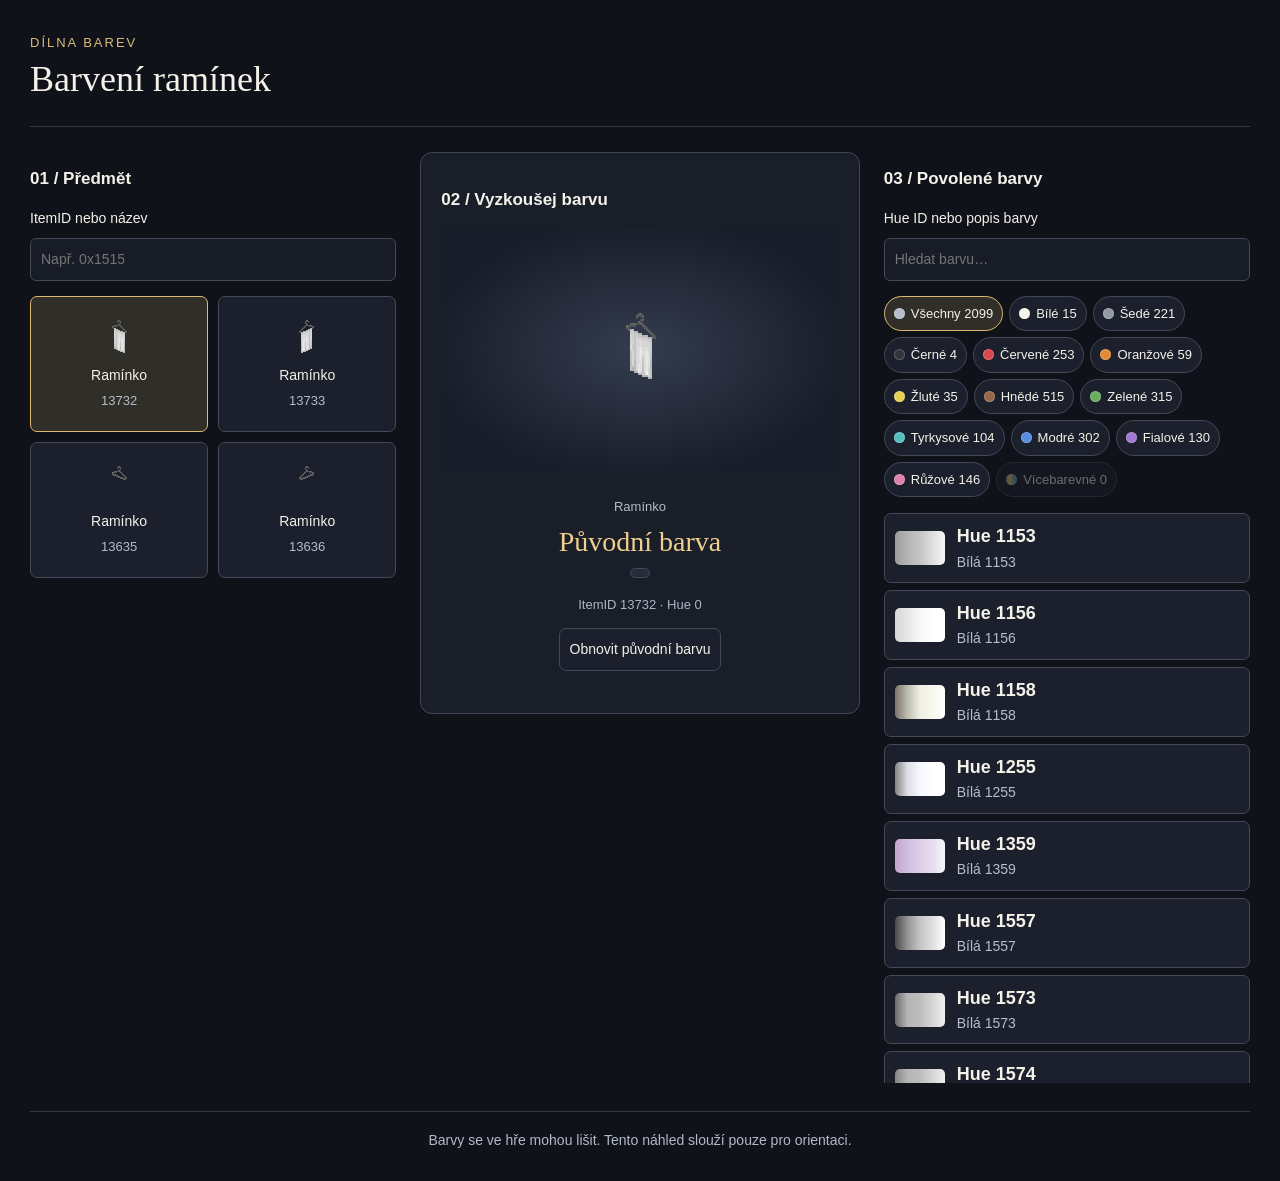
==== barvy-raminka.html @ aa1317fa "Add files via upload" ====
<!doctype html><html lang="cs"><head><meta charset="utf-8"><meta name="viewport" content="width=device-width,initial-scale=1"><title>Barvení ramínek</title><meta name="description" content="Zkoušení povolených barev na předmětech Ultima Online."><style>
*{box-sizing:border-box}body{margin:0;background:#101219;color:#f4f1e9;font:16px/1.5 'Segoe UI',sans-serif}main{max-width:1450px;margin:auto;padding:30px}header{border-bottom:1px solid #343846;padding-bottom:22px;margin-bottom:25px}h1{font:36px Georgia;margin:4px 0}h2{font-size:17px}small{color:#b7bbca;font-size:13px}header small{letter-spacing:2px;color:#d9bb7a}.workspace{display:grid;grid-template-columns:1fr 1.2fr 1fr;gap:24px}button{font:inherit;font-size:14px;cursor:pointer;background:#1c202c;border:1px solid #444858;border-radius:7px;padding:10px;color:inherit}button:hover,button[aria-pressed=true]{border-color:#ddba72;background:#302e29}button:focus-visible,input:focus-visible{outline:2px solid #edc878;outline-offset:3px}input{font:inherit;width:100%;padding:10px;border-radius:6px;background:#181c27;color:white;border:1px solid #444858;margin:8px 0 15px}label{font-size:14px}.itemgrid{display:grid;grid-template-columns:1fr 1fr;gap:10px}.item{display:flex;min-height:136px;flex-direction:column;align-items:center;justify-content:center;gap:5px}.item canvas{max-width:100%;max-height:64px;object-fit:contain}.item small{display:block}.preview{background:#1a1e29;border:1px solid #424758;border-radius:12px;padding:20px;align-self:start}.stage{min-height:245px;display:flex;align-items:center;justify-content:center;background:radial-gradient(ellipse,#343c4e,#181d29 75%);overflow:hidden}.stage canvas{max-width:100%;max-height:220px;object-fit:contain}canvas{image-rendering:pixelated}.result{text-align:center;padding:22px 0}.result h2{font:28px Georgia;color:#efcf8d;margin:8px}.result p{color:#b7bbca}.colors{max-height:570px;overflow:auto}.color{width:100%;display:flex;align-items:center;text-align:left;gap:12px;margin-bottom:7px}.color small{display:block}.swatch{width:50px;height:34px;border-radius:5px;flex-shrink:0}@media(max-width:950px){.workspace{grid-template-columns:1fr 1.5fr}.palette{grid-column:1/-1}.colors{display:grid;grid-template-columns:repeat(3,1fr);gap:6px}}@media(max-width:600px){main{padding:18px}.workspace{display:flex;flex-direction:column}.itemgrid{grid-template-columns:repeat(3,1fr)}.colors{grid-template-columns:1fr 1fr}.swatch{width:32px}.stage{min-height:220px}}
.groups{display:flex;flex-wrap:wrap;gap:6px;margin-bottom:16px}.groups button{display:flex;align-items:center;gap:6px;font-size:13px;padding:7px 9px;border-radius:20px}.groups button:disabled{opacity:.4;cursor:default}.groupdot{display:inline-block;width:11px;height:11px;border-radius:50%;box-shadow:inset 0 0 0 1px #ffffff35}.hue-label strong{display:block;font-size:18px;line-height:1.35;font-weight:650;color:#f4f1e9}.hue-label small{display:block;font-size:14px;line-height:1.4;color:#b7bdcb;margin-top:4px}.result .hue-tag{display:inline-block;font-size:14px;line-height:1.4;color:#c4cad6;background:#282d3b;border:1px solid #444a5b;border-radius:6px;padding:4px 9px;margin:2px 0 6px}.result .hue-meta{font-size:13px;color:#aeb5c5;margin:4px 0 14px}.disclaimer{margin:28px 0 0;padding-top:18px;border-top:1px solid #343846;text-align:center;font-size:14px;line-height:1.5;color:#b2b9c9}</style></head><body><main><header><small>DÍLNA BAREV</small><h1 id="title">Barvírna</h1></header><div class="workspace"><section><h2>01 / Předmět</h2><label>ItemID nebo název<input id="itemsQuery" placeholder="Např. 0x1515"></label><div class="itemgrid" id="items"></div></section><section class="preview"><h2>02 / Vyzkoušej barvu</h2><div class="stage"><canvas id="art"></canvas></div><div class="result" aria-live="polite"><small id="itemName"></small><h2 id="hueName"></h2><p class="hue-tag" id="hueDescription"></p><p class="hue-meta" id="ids"></p><button id="reset">Obnovit původní barvu</button></div></section><section class="palette"><h2>03 / Povolené barvy</h2><label>Hue ID nebo popis barvy<input id="query" placeholder="Hledat barvu…"></label><div class="groups" id="groups" role="group" aria-label="Skupina barev"></div><div class="colors" id="colors"></div></section></div><p class="disclaimer">Barvy se ve hře mohou lišit. Tento náhled slouží pouze pro orientaci.</p></main>
<script id="data" type="application/json">{"title":"Barvení ramínek","items":[{"id":13732,"name":"Ramínko","w":44,"h":44,"partial":true,"sourceName":"raminko hanger"},{"id":13733,"name":"Ramínko","w":44,"h":44,"partial":true,"sourceName":"raminko hanger"},{"id":13635,"name":"Ramínko","w":44,"h":44,"partial":false,"sourceName":"raminko hanger"},{"id":13636,"name":"Ramínko","w":44,"h":44,"partial":false,"sourceName":"raminko hanger"}],"hues":[{"id":1153,"name":"Bílá 1153","palette":[17969,17969,17969,19026,19026,20083,20083,21140,21140,21140,22197,22197,23254,23254,24311,24311,25368,25368,25368,26425,26425,27482,27482,28539,28539,28539,29596,29596,30653,30653,31710,31710],"sourceName":"Snow","group":"white"},{"id":1156,"name":"Bílá 1156","palette":[24344,25368,25401,25401,26458,27482,27482,27515,28539,29596,29596,29596,29596,30653,30653,30653,30653,30653,31710,31710,31710,31710,31710,32767,32767,32767,32767,32767,32767,32767,32767,32767],"sourceName":"Pure White","group":"white"},{"id":1158,"name":"Bílá 1158","palette":[0,3170,6309,9480,11626,14764,15821,17935,19024,20081,22163,23252,24309,25366,26423,27481,28538,29595,30652,30652,30652,30652,31709,31709,31709,31709,31710,31710,32766,32766,32767,32767],"sourceName":"Charlie Drawer White","group":"white"},{"id":1255,"name":"Bílá 1255","palette":[0,3171,6309,9480,11627,14765,16912,20050,22197,25335,27482,28539,28540,29597,30653,30654,31711,31711,31711,31711,31711,32767,32767,32767,32767,32767,32767,32767,32767,32767,32767,32767],"sourceName":"Deer White Skrinky","group":"white"},{"id":1359,"name":"Bílá 1359","palette":[23128,23128,24184,24185,24217,24217,25241,25274,25274,25274,26330,26330,26363,26363,27387,27419,27420,27452,28476,28476,28509,28509,29565,29565,29565,29598,30622,30622,30654,30655,31711,31711],"sourceName":"Snow Pink","group":"white"},{"id":1557,"name":"Bílá 1557","palette":[0,1057,3171,4228,6342,7399,9513,10570,12684,13741,15855,16912,19026,20083,22197,23254,25368,25368,25368,26425,26425,27482,27482,28539,28539,29596,29596,30653,30653,31710,31710,32767],"sourceName":"Lauren White","group":"white"},{"id":1573,"name":"Bílá 1573","palette":[1,3172,7399,8456,9513,11627,13741,14798,16912,17969,20083,22197,23254,25368,24311,24311,24311,24311,24311,24311,24311,25368,25368,26425,27482,28539,27482,28539,28539,29596,29596,30653],"sourceName":"lauren white 2","group":"white"},{"id":1574,"name":"Bílá 1574","palette":[1,3172,7399,9513,11627,14798,16912,19026,21140,21140,21140,22197,23254,24311,23254,24311,24311,24311,24311,24311,24311,25368,25368,26425,27482,28539,27482,28539,28539,29596,29596,30653],"sourceName":"lauren white 3","group":"white"},{"id":1782,"name":"Bílá 1782","palette":[1,1058,2115,3172,4228,5285,6342,7399,9513,11627,13741,16912,19026,21140,23254,25368,25368,26425,26425,27482,27482,28539,28539,29596,29596,29596,30653,30653,31710,31710,32767,32767],"sourceName":"Deer Snow White","group":"white"},{"id":1783,"name":"Bílá 1783","palette":[1,1,0,0,1057,3171,4228,6342,7399,10570,12684,15855,18993,21140,24278,27449,29563,32734,32734,32767,32767,32767,31710,31710,30653,30653,29596,28539,28539,27482,27482,26425],"sourceName":"Deer Shiny White","group":"white"},{"id":1936,"name":"Bílá 1936","palette":[1,32767,31710,31710,31710,30653,29596,29596,29596,28539,27482,27482,27482,27482,28539,28539,28539,29596,29596,29596,29596,29596,30653,30653,30653,31710,31710,31710,31710,31710,32767,32767],"sourceName":"Valor","group":"white"},{"id":1953,"name":"Bílá 1953","palette":[1,1,1,1,1,4192,6306,7364,9478,11592,14731,16878,19024,22163,25302,27448,29595,32734,32734,32767,32767,32767,31710,31710,30653,30653,29596,28539,28539,27482,27482,26425],"sourceName":"Ancient","group":"white"},{"id":2000,"name":"Bílá 2000","palette":[0,2114,4228,6342,8456,10570,12684,14798,16912,17969,20083,22197,24311,26425,28539,30653,32767,32767,32767,32767,32767,32767,32767,32767,32767,32767,32767,32767,26425,19026,12684,6342],"sourceName":"Bright white","group":"white"},{"id":2057,"name":"Bílá 2057","palette":[1,1,9515,10572,11629,12686,13743,15824,16881,17938,18995,20052,21141,22198,23255,24312,25369,27450,28507,29564,30621,31678,32735,30621,27482,25336,23222,20083,17969,15823,12684,10570],"sourceName":"Heavenly White","group":"white"},{"id":2972,"name":"Bílá 2972","palette":[0,8456,16912,24311,32767,32767,32767,32767,32767,32767,32767,32767,32767,32767,32767,32767,32767,32767,32767,32767,32767,32767,32767,32767,32767,32767,32767,32767,32767,28539,23254,19026],"sourceName":"WHITE","group":"white"},{"id":706,"name":"Šedá 706","palette":[0,0,0,1057,2115,3172,5285,6342,7400,8457,8458,9514,10571,10572,11629,12685,13742,13743,14799,15856,15857,16914,17970,17971,19028,20084,20085,21142,22199,22199,23256,24313],"sourceName":"Hue (2115->25370)","group":"gray"},{"id":711,"name":"Šedá 711","palette":[0,0,0,1057,2114,3172,4229,6310,7368,8425,9482,9514,10571,11596,12653,12685,13742,14767,14799,15856,16881,17938,17970,18995,20052,20084,21109,22166,23223,23223,24280,25337],"sourceName":"Hue (2115->26394)","group":"gray"},{"id":716,"name":"Šedá 716","palette":[0,0,0,1058,3139,4229,5286,6343,7400,8424,9481,10538,11595,11596,12653,13709,14766,14767,15823,16880,16881,17938,18994,18995,20052,21108,21109,22166,23223,23223,24280,25337],"sourceName":"Hue (3139->26394)","group":"gray"},{"id":721,"name":"Šedá 721","palette":[0,0,0,1057,2114,3171,4228,6310,7367,8424,9481,10538,11595,12620,13677,13709,14766,15791,15823,16880,17905,18962,18994,20019,21076,21108,22133,23190,24247,24247,25304,26361],"sourceName":"Hue (3139->27418)","group":"gray"},{"id":726,"name":"Šedá 726","palette":[0,0,0,1057,2114,4196,5253,6310,8392,9449,10506,10538,11595,12620,13677,13709,14766,15791,15823,16880,17905,18962,18994,20019,21076,21108,22133,23190,24247,24247,25304,26361],"sourceName":"Hue (3139->27418)","group":"gray"},{"id":731,"name":"Šedá 731","palette":[0,0,0,1057,2114,3171,4228,6310,7367,8424,9481,10538,11595,12619,13676,13709,14766,15790,15823,16880,17904,18961,18994,20018,21075,21108,22132,23189,24246,24246,25303,26360],"sourceName":"Hue (3139->27417)","group":"gray"},{"id":736,"name":"Šedá 736","palette":[0,0,0,1057,2114,4195,5252,6309,8390,9447,10504,10537,11594,12618,13675,13708,14765,15789,15822,16879,17903,18960,18993,20017,21074,21107,22131,23188,24245,24245,25302,26359],"sourceName":"Hue (3138->27416)","group":"gray"},{"id":741,"name":"Šedá 741","palette":[0,0,0,1057,2114,3171,4228,6309,7366,8423,9480,10537,11594,12618,13675,13708,14765,15789,15822,16879,17903,18960,18993,20017,21074,21107,22131,23188,24245,24245,25302,26359],"sourceName":"Hue (3138->27416)","group":"gray"},{"id":746,"name":"Šedá 746","palette":[0,0,0,1057,2114,3171,4228,6341,7398,8455,9512,10569,11626,12650,13707,13740,14797,15821,15854,16911,17935,18992,19025,20049,21106,21139,22163,23220,24277,24277,25334,26391],"sourceName":"Hue (3170->27448)","group":"gray"},{"id":751,"name":"Šedá 751","palette":[0,0,0,1057,2114,3171,4228,6341,7398,8455,9512,10569,11626,12682,13739,13740,14797,15853,15854,16911,17967,19024,19025,20081,21138,21139,22195,23252,24309,24309,25366,26423],"sourceName":"Hue (3170->27480)","group":"gray"},{"id":756,"name":"Šedá 756","palette":[0,0,0,1057,2114,3171,4228,6341,7398,8455,9512,10569,11626,12682,13739,13740,14797,15853,15854,16911,17967,19024,19025,20081,21138,21139,22195,23252,24309,24309,25366,26423],"sourceName":"Hue (3170->27480)","group":"gray"},{"id":761,"name":"Šedá 761","palette":[0,0,0,1057,2114,3171,4228,6341,7398,8455,9512,10569,11626,12682,13739,13740,14797,15853,15854,16911,17967,19024,19025,20081,21138,21139,22195,23252,24309,24309,25366,26423],"sourceName":"Hue (3170->27480)","group":"gray"},{"id":766,"name":"Šedá 766","palette":[0,0,0,1057,2114,3171,4228,6341,7398,8455,9512,10569,11626,11658,12715,13740,14797,14829,15854,16911,16943,18000,19025,19057,20114,21139,21171,22228,23285,23285,24342,25399],"sourceName":"Hue (3170->26456)","group":"gray"},{"id":771,"name":"Šedá 771","palette":[0,0,0,1057,2114,3171,4228,5317,6374,7431,8488,9545,10602,10634,11691,12716,13773,13805,14830,15887,15919,16976,18001,18033,19090,20115,20147,21204,22261,22261,23318,24375],"sourceName":"Hue (2146->25432)","group":"gray"},{"id":776,"name":"Šedá 776","palette":[0,0,0,1057,2114,3171,4228,5317,6374,7431,8488,9545,10602,10634,11691,12716,13773,13805,14830,15887,15919,16976,18001,18033,19090,20115,20147,21204,22261,22261,23318,24375],"sourceName":"Hue (2146->25432)","group":"gray"},{"id":781,"name":"Šedá 781","palette":[0,0,0,1057,2114,3171,4228,5318,6375,7432,8489,9546,10603,10635,11692,12717,13774,13806,14831,15888,15920,16977,18002,18034,19091,20116,20148,21205,22262,22262,23319,24376],"sourceName":"Hue (2147->25433)","group":"gray"},{"id":786,"name":"Šedá 786","palette":[0,0,0,1057,2114,3171,4228,5318,6375,7432,8489,9546,10603,10636,11693,12717,13774,13807,14831,15888,15921,16978,18002,18035,19092,20116,20149,21206,22263,22263,23320,24377],"sourceName":"Hue (2147->25434)","group":"gray"},{"id":791,"name":"Šedá 791","palette":[0,0,0,1057,2114,3204,4261,5318,6408,7465,8522,9546,10603,10636,11693,12717,13774,13807,14831,15888,15921,16978,18002,18035,19092,20116,20149,21206,22263,22263,23320,24377],"sourceName":"Hue (2147->25434)","group":"gray"},{"id":796,"name":"Šedá 796","palette":[0,0,0,1057,2114,3171,4228,5318,6375,7432,8489,9546,10603,10604,11661,12717,13774,13775,14831,15888,15889,16946,18002,18003,19060,20116,20117,21174,22231,22231,23288,24345],"sourceName":"Hue (2147->25402)","group":"gray"},{"id":801,"name":"Šedá 801","palette":[0,0,0,1057,2114,3171,4228,5286,6343,7400,8457,9514,10571,10604,11661,12685,13742,13775,14799,15856,15889,16946,17970,18003,19060,20084,20117,21174,22231,22231,23288,24345],"sourceName":"Hue (2115->25402)","group":"gray"},{"id":806,"name":"Šedá 806","palette":[0,0,0,1057,2114,3172,4229,5286,6344,7401,8458,9514,10571,10572,11629,12685,13742,13743,14799,15856,15857,16914,17970,17971,19028,20084,20085,21142,22199,22199,23256,24313],"sourceName":"Hue (2115->25370)","group":"gray"},{"id":811,"name":"Šedá 811","palette":[0,0,0,1057,3139,4196,5285,6342,8424,9481,9482,10538,11595,11596,12653,13709,14766,14767,15823,16880,16881,17938,18994,18995,20052,21108,21109,22166,23223,23223,24280,25337],"sourceName":"Hue (3139->26394)","group":"gray"},{"id":816,"name":"Šedá 816","palette":[0,0,0,1057,2114,3171,4228,6310,7367,8424,9481,10538,11595,11596,12653,13709,14766,14767,15823,16880,16881,17938,18994,18995,20052,21108,21109,22166,23223,23223,24280,25337],"sourceName":"Hue (3139->26394)","group":"gray"},{"id":821,"name":"Šedá 821","palette":[0,0,0,1057,3139,4196,5285,6342,8424,9481,10506,10538,11595,12620,13677,13709,14766,15791,15823,16880,17905,18962,18994,20019,21076,21108,22133,23190,24247,24247,25304,26361],"sourceName":"Hue (3139->27418)","group":"gray"},{"id":826,"name":"Šedá 826","palette":[0,0,0,1057,3139,4196,5285,6342,8424,9481,10505,10538,11595,12619,13676,13709,14766,15790,15823,16880,17904,18961,18994,20018,21075,21108,22132,23189,24246,24246,25303,26360],"sourceName":"Hue (3139->27417)","group":"gray"},{"id":830,"name":"Šedá 830","palette":[0,0,0,1057,2114,3171,4228,5253,6310,7367,8424,9481,10538,11562,11595,12619,13676,13709,14733,14766,15790,16847,16880,17904,18961,18961,20018,20051,21075,22132,22132,23189],"sourceName":"Hue (3139->24246)","group":"gray"},{"id":831,"name":"Šedá 831","palette":[0,0,0,1057,2114,3171,4228,6310,7367,8424,9481,10538,11595,12619,13676,13709,14766,15790,15823,16880,17904,18961,18994,20018,21075,21108,22132,23189,24246,24246,25303,26360],"sourceName":"Hue (3139->27417)","group":"gray"},{"id":835,"name":"Šedá 835","palette":[0,0,0,1057,2114,3171,5253,6310,7367,8424,9448,9481,10537,11562,11594,12619,13676,13708,14733,14765,15790,16846,16879,17903,18960,18961,20017,20050,21074,22131,22131,23188],"sourceName":"Hue (3139->24245)","group":"gray"},{"id":836,"name":"Šedá 836","palette":[0,0,0,1057,2114,4195,5252,6310,8391,9448,10505,10538,11595,12619,13676,13709,14766,15790,15823,16880,17904,18961,18994,20018,21075,21108,22132,23189,24246,24246,25303,26360],"sourceName":"Hue (3139->27417)","group":"gray"},{"id":841,"name":"Šedá 841","palette":[0,0,0,1057,2114,4195,5252,6341,8422,9479,10536,10537,11594,12650,13707,13708,14765,15821,15822,16879,17935,18992,18993,20049,21106,21107,22163,23220,24277,24277,25334,26391],"sourceName":"Hue (3138->27448)","group":"gray"},{"id":846,"name":"Šedá 846","palette":[0,0,0,1057,3170,4227,5285,6342,8455,9512,10536,10569,11626,12650,13707,13740,14797,15821,15854,16911,17935,18992,19025,20049,21106,21139,22163,23220,24277,24277,25334,26391],"sourceName":"Hue (3170->27448)","group":"gray"},{"id":850,"name":"Šedá 850","palette":[0,0,0,1057,2114,3171,5284,6341,7398,8455,9479,9512,10569,11593,11626,12650,13707,13740,14764,14797,15821,16878,16911,17935,18992,18992,20049,20082,21106,22163,22163,23220],"sourceName":"Hue (3170->24277)","group":"gray"},{"id":851,"name":"Šedá 851","palette":[0,0,0,1057,2114,4195,5252,6341,8422,9479,10536,10569,11626,12650,13707,13740,14797,15821,15854,16911,17935,18992,19025,20049,21106,21139,22163,23220,24277,24277,25334,26391],"sourceName":"Hue (3170->27448)","group":"gray"},{"id":856,"name":"Šedá 856","palette":[0,0,0,1057,2114,4227,5284,6341,8454,9511,10568,10569,11626,12682,13739,13740,14797,15853,15854,16911,17967,19024,19025,20081,21138,21139,22195,23252,24309,24309,25366,26423],"sourceName":"Hue (3170->27480)","group":"gray"},{"id":861,"name":"Šedá 861","palette":[0,0,0,1057,2114,3171,4228,6341,7398,8455,9512,10569,11626,11658,12715,13740,14797,14829,15854,16911,16943,18000,19025,19057,20114,21139,21171,22228,23285,23285,24342,25399],"sourceName":"Hue (3170->26456)","group":"gray"},{"id":865,"name":"Šedá 865","palette":[0,0,0,1057,2114,3171,4228,5285,6341,7398,8455,9512,10569,10601,11626,11658,12715,13740,13772,14797,14829,15886,16911,16943,18000,18000,19057,20082,20114,21171,21171,22228],"sourceName":"Hue (3170->23285)","group":"gray"},{"id":866,"name":"Šedá 866","palette":[0,0,0,1057,2114,3171,4228,6341,7398,8455,9512,10569,11626,11658,12715,13740,14797,14829,15854,16911,16943,18000,19025,19057,20114,21139,21171,22228,23285,23285,24342,25399],"sourceName":"Hue (3170->26456)","group":"gray"},{"id":870,"name":"Šedá 870","palette":[0,0,0,1057,2114,3171,4228,4260,5317,6374,7431,8488,9545,9577,10602,10634,11691,12716,12748,13773,13805,14862,15887,15919,16976,16976,18033,19058,19090,20147,20147,21204],"sourceName":"Hue (2146->22261)","group":"gray"},{"id":871,"name":"Šedá 871","palette":[0,0,0,1057,2114,3171,4228,5317,6374,7431,8488,9545,10602,11658,12715,12716,13773,14829,14830,15887,16943,18000,18001,19057,20114,20115,21171,22228,23285,23285,24342,25399],"sourceName":"Hue (2146->26456)","group":"gray"},{"id":875,"name":"Šedá 875","palette":[0,0,0,1057,2114,3171,4228,4261,5318,6375,7432,8489,9545,9578,10602,10635,11692,12716,12749,13773,13806,14862,15887,15919,16976,16977,18033,19058,19090,20147,20147,21204],"sourceName":"Hue (2147->22261)","group":"gray"},{"id":876,"name":"Šedá 876","palette":[0,0,0,1057,2114,3171,4228,5318,6375,7432,8489,9546,10603,10635,11692,12717,13774,13806,14831,15888,15920,16977,18002,18034,19091,20116,20148,21205,22262,22262,23319,24376],"sourceName":"Hue (2147->25433)","group":"gray"},{"id":880,"name":"Šedá 880","palette":[0,0,0,1057,2114,3171,4228,4261,5318,6375,7432,8489,9546,9578,10603,10635,11692,12717,12749,13774,13806,14863,15888,15920,16977,16977,18034,19059,19091,20148,20148,21205],"sourceName":"Hue (2147->22262)","group":"gray"},{"id":881,"name":"Šedá 881","palette":[0,0,0,1057,2114,3171,4228,5318,6375,7432,8489,9546,10603,10635,11692,12717,13774,13806,14831,15888,15920,16977,18002,18034,19091,20116,20148,21205,22262,22262,23319,24376],"sourceName":"Hue (2147->25433)","group":"gray"},{"id":885,"name":"Šedá 885","palette":[0,0,0,1057,2114,3171,4228,4261,5318,6375,7432,8489,9546,9578,10603,10635,11692,12717,12749,13774,13806,14863,15888,15920,16977,16977,18034,19059,19091,20148,20148,21205],"sourceName":"Hue (2147->22262)","group":"gray"},{"id":886,"name":"Šedá 886","palette":[0,0,0,1057,2114,3171,4228,5318,6375,7432,8489,9546,10603,10635,11692,12717,13774,13806,14831,15888,15920,16977,18002,18034,19091,20116,20148,21205,22262,22262,23319,24376],"sourceName":"Hue (2147->25433)","group":"gray"},{"id":890,"name":"Šedá 890","palette":[0,0,0,1057,2114,3171,4228,5285,5318,6375,7432,8489,9546,9579,10603,10636,11693,12717,12750,13774,13807,14864,15888,15921,16978,16978,18035,19059,19092,20149,20149,21206],"sourceName":"Hue (2147->22263)","group":"gray"},{"id":891,"name":"Šedá 891","palette":[0,0,0,1057,2114,3171,4228,5318,6375,7432,8489,9546,10603,10636,11693,12717,13774,13807,14831,15888,15921,16978,18002,18035,19092,20116,20149,21206,22263,22263,23320,24377],"sourceName":"Hue (2147->25434)","group":"gray"},{"id":895,"name":"Šedá 895","palette":[0,0,0,1057,2114,3171,4228,4261,5318,6375,7432,8489,9546,9547,10603,10604,11661,12717,12718,13774,13775,14832,15888,15889,16946,16946,18003,19059,19060,20117,20117,21174],"sourceName":"Hue (2147->22231)","group":"gray"},{"id":896,"name":"Šedá 896","palette":[0,0,0,1057,2114,3171,4228,5318,6375,7432,8489,9546,10603,10604,11661,12717,13774,13775,14831,15888,15889,16946,18002,18003,19060,20116,20117,21174,22231,22231,23288,24345],"sourceName":"Hue (2147->25402)","group":"gray"},{"id":900,"name":"Šedá 900","palette":[0,0,0,1057,2114,3171,4228,5285,5318,6375,7432,8489,9546,9547,10603,10604,11661,12717,12718,13774,13775,14832,15888,15889,16946,16946,18003,19059,19060,20117,20117,21174],"sourceName":"Hue (2147->22231)","group":"gray"},{"id":901,"name":"Šedá 901","palette":[0,0,0,1057,2114,3171,4228,5285,5319,6376,7433,8490,9547,10604,11661,12717,13774,13775,14831,15888,15889,16946,18002,18003,19060,20116,20117,21174,22231,22231,23288,24345],"sourceName":"Hue (2147->25402)","group":"gray"},{"id":902,"name":"Šedá 902","palette":[0,0,0,1057,1057,2114,2114,3171,3171,4228,4228,5285,5285,6342,6342,7399,7399,7399,8456,8456,8456,8456,9513,9513,9513,10570,10570,10570,10570,11627,11627,11627],"sourceName":"Hue (3171->12684)","group":"gray"},{"id":903,"name":"Šedá 903","palette":[0,0,0,1057,2114,2114,3171,4228,5285,5285,6342,7399,7399,8456,8456,9513,9513,9513,10570,10570,11627,11627,11627,12684,12684,13741,13741,13741,14798,14798,15855,15855],"sourceName":"Hue (3171->16912)","group":"gray"},{"id":904,"name":"Šedá 904","palette":[0,0,0,1057,2114,3171,4228,4228,5285,6342,7399,8456,9513,9513,10570,10570,11627,11627,12684,12684,13741,13741,14798,14798,15855,15855,16912,16912,17969,17969,19026,19026],"sourceName":"Hue (3171->20083)","group":"gray"},{"id":905,"name":"Šedá 905","palette":[0,0,0,1057,2114,3171,4228,5285,5285,6342,7399,8456,9513,10570,11627,11627,12684,13741,13741,14798,14798,15855,16912,16912,17969,17969,19026,20083,20083,21140,21140,22197],"sourceName":"Hue (3171->23254)","group":"gray"},{"id":906,"name":"Šedá 906","palette":[0,0,0,1057,2114,3171,4228,6342,7399,8456,9513,10570,11627,11627,12684,13741,14798,14798,15855,16912,16912,17969,19026,19026,20083,21140,21140,22197,23254,23254,24311,25368],"sourceName":"Hue (3171->26425)","group":"gray"},{"id":907,"name":"Šedá 907","palette":[0,0,0,1057,1057,2114,2114,3171,4228,4228,5285,6342,6342,6342,6342,7399,7399,7399,8456,8456,8456,8456,9513,9513,9513,10570,10570,10570,10570,11627,11627,11627],"sourceName":"Hue (3171->12684)","group":"gray"},{"id":908,"name":"Šedá 908","palette":[0,0,0,1057,2114,3171,4228,4228,5285,6342,7399,7399,7399,8456,8456,9513,9513,9513,10570,10570,11627,11627,11627,12684,12684,13741,13741,13741,14798,14798,15855,15855],"sourceName":"Hue (3171->16912)","group":"gray"},{"id":909,"name":"Šedá 909","palette":[0,0,0,1057,2114,3171,4228,4228,5285,6342,7399,8456,9513,9513,10570,10570,11627,11627,12684,12684,13741,13741,14798,14798,15855,15855,16912,16912,17969,17969,19026,19026],"sourceName":"Hue (3171->20083)","group":"gray"},{"id":910,"name":"Šedá 910","palette":[0,0,0,1057,2114,3171,4228,5285,6342,7399,8456,9513,10570,10570,11627,11627,12684,13741,13741,14798,14798,15855,16912,16912,17969,17969,19026,20083,20083,21140,21140,22197],"sourceName":"Hue (3171->23254)","group":"gray"},{"id":911,"name":"Šedá 911","palette":[0,0,0,1057,2114,3171,4228,6342,7399,8456,9513,10570,11627,11627,12684,13741,14798,14798,15855,16912,16912,17969,19026,19026,20083,21140,21140,22197,23254,23254,24311,25368],"sourceName":"Hue (3171->26425)","group":"gray"},{"id":912,"name":"Šedá 912","palette":[0,0,0,1057,1057,2114,3171,3171,4228,5285,5285,6342,6342,6342,6342,7399,7399,7399,8456,8456,8456,8456,9513,9513,9513,10570,10570,10570,10570,11627,11627,11627],"sourceName":"Hue (3171->12684)","group":"gray"},{"id":913,"name":"Šedá 913","palette":[0,0,0,1057,2114,3171,4228,4228,5285,6342,7399,7399,7399,8456,8456,9513,9513,9513,10570,10570,11627,11627,11627,12684,12684,13741,13741,13741,14798,14798,15855,15855],"sourceName":"Hue (3171->16912)","group":"gray"},{"id":914,"name":"Šedá 914","palette":[0,0,0,1057,2114,3171,4228,4228,5285,6342,7399,8456,9513,9513,10570,10570,11627,11627,12684,12684,13741,13741,14798,14798,15855,15855,16912,16912,17969,17969,19026,19026],"sourceName":"Hue (3171->20083)","group":"gray"},{"id":915,"name":"Šedá 915","palette":[0,0,0,1057,2114,3171,4228,5285,6342,7399,8456,9513,10570,10570,11627,11627,12684,13741,13741,14798,14798,15855,16912,16912,17969,17969,19026,20083,20083,21140,21140,22197],"sourceName":"Hue (3171->23254)","group":"gray"},{"id":916,"name":"Šedá 916","palette":[0,0,0,1057,2114,3171,4228,5285,6342,7399,8456,9513,10570,11627,12684,13741,14798,14798,15855,16912,16912,17969,19026,19026,20083,21140,21140,22197,23254,23254,24311,25368],"sourceName":"Hue (3171->26425)","group":"gray"},{"id":917,"name":"Šedá 917","palette":[0,0,0,1057,1057,2114,3171,3171,4228,5285,5285,6342,6342,6342,6342,7399,7399,7399,8456,8456,8456,8456,9513,9513,9513,10570,10570,10570,10570,11627,11627,11627],"sourceName":"Hue (3171->12684)","group":"gray"},{"id":918,"name":"Šedá 918","palette":[0,0,0,1057,1057,2114,3171,3171,4228,5285,6342,6342,7399,8456,8456,9513,9513,9513,10570,10570,11627,11627,11627,12684,12684,13741,13741,13741,14798,14798,15855,15855],"sourceName":"Hue (3171->16912)","group":"gray"},{"id":919,"name":"Šedá 919","palette":[0,0,0,1057,2114,3171,4228,4228,5285,6342,7399,8456,9513,9513,10570,10570,11627,11627,12684,12684,13741,13741,14798,14798,15855,15855,16912,16912,17969,17969,19026,19026],"sourceName":"Hue (3171->20083)","group":"gray"},{"id":920,"name":"Šedá 920","palette":[0,0,0,1057,2114,3171,4228,5285,6342,7399,8456,9513,10570,10570,11627,11627,12684,13741,13741,14798,14798,15855,16912,16912,17969,17969,19026,20083,20083,21140,21140,22197],"sourceName":"Hue (3171->23254)","group":"gray"},{"id":921,"name":"Šedá 921","palette":[0,0,0,1057,2114,3171,4228,6342,7399,8456,9513,10570,11627,11627,12684,13741,14798,14798,15855,16912,16912,17969,19026,19026,20083,21140,21140,22197,23254,23254,24311,25368],"sourceName":"Hue (3171->26425)","group":"gray"},{"id":922,"name":"Šedá 922","palette":[0,0,0,1057,1057,2114,2114,3171,4228,4228,5285,6342,6342,6342,6342,7399,7399,7399,8456,8456,8456,8456,9513,9513,9513,10570,10570,10570,10570,11627,11627,11627],"sourceName":"Hue (3171->12684)","group":"gray"},{"id":923,"name":"Šedá 923","palette":[0,0,0,1057,1057,2114,3171,3171,4228,5285,6342,6342,7399,8456,8456,9513,9513,9513,10570,10570,11627,11627,11627,12684,12684,13741,13741,13741,14798,14798,15855,15855],"sourceName":"Hue (3171->16912)","group":"gray"},{"id":924,"name":"Šedá 924","palette":[0,0,0,1057,2114,3171,4228,4228,5285,6342,7399,8456,9513,9513,10570,10570,11627,11627,12684,12684,13741,13741,14798,14798,15855,15855,16912,16912,17969,17969,19026,19026],"sourceName":"Hue (3171->20083)","group":"gray"},{"id":925,"name":"Šedá 925","palette":[0,0,0,1057,2114,3171,4228,5285,6342,7399,8456,9513,10570,10570,11627,11627,12684,13741,13741,14798,14798,15855,16912,16912,17969,17969,19026,20083,20083,21140,21140,22197],"sourceName":"Hue (3171->23254)","group":"gray"},{"id":926,"name":"Šedá 926","palette":[0,0,0,1057,2114,3171,4228,6342,7399,8456,9513,10570,11627,11627,12684,13741,14798,14798,15855,16912,16912,17969,19026,19026,20083,21140,21140,22197,23254,23254,24311,25368],"sourceName":"Hue (3171->26425)","group":"gray"},{"id":927,"name":"Šedá 927","palette":[0,0,0,1057,1057,2114,2114,3171,4228,4228,5285,6342,6342,6342,6342,7399,7399,7399,8456,8456,8456,8456,9513,9513,9513,10570,10570,10570,10570,11627,11627,11627],"sourceName":"Hue (3171->12684)","group":"gray"},{"id":928,"name":"Šedá 928","palette":[0,0,0,1057,2114,2114,3171,4228,5285,5285,6342,7399,7399,8456,8456,9513,9513,9513,10570,10570,11627,11627,11627,12684,12684,13741,13741,13741,14798,14798,15855,15855],"sourceName":"Hue (3171->16912)","group":"gray"},{"id":929,"name":"Šedá 929","palette":[0,0,0,1057,2114,3171,4228,4228,5285,6342,7399,8456,9513,9513,10570,10570,11627,11627,12684,12684,13741,13741,14798,14798,15855,15855,16912,16912,17969,17969,19026,19026],"sourceName":"Hue (3171->20083)","group":"gray"},{"id":930,"name":"Šedá 930","palette":[0,0,0,1057,2114,3171,4228,5285,6342,7399,8456,9513,10570,10570,11627,11627,12684,13741,13741,14798,14798,15855,16912,16912,17969,17969,19026,20083,20083,21140,21140,22197],"sourceName":"Hue (3171->23254)","group":"gray"},{"id":931,"name":"Šedá 931","palette":[0,0,0,1057,2114,3171,4228,6342,7399,8456,9513,10570,11627,11627,12684,13741,14798,14798,15855,16912,16912,17969,19026,19026,20083,21140,21140,22197,23254,23254,24311,25368],"sourceName":"Hue (3171->26425)","group":"gray"},{"id":932,"name":"Šedá 932","palette":[0,0,0,1057,1057,2114,3171,3171,4228,5285,5285,6342,6342,6342,6342,7399,7399,7399,8456,8456,8456,8456,9513,9513,9513,10570,10570,10570,10570,11627,11627,11627],"sourceName":"Hue (3171->12684)","group":"gray"},{"id":933,"name":"Šedá 933","palette":[0,0,0,1057,2114,2114,3171,4228,5285,5285,6342,7399,7399,8456,8456,9513,9513,9513,10570,10570,11627,11627,11627,12684,12684,13741,13741,13741,14798,14798,15855,15855],"sourceName":"Hue (3171->16912)","group":"gray"},{"id":934,"name":"Šedá 934","palette":[0,0,0,1057,2114,3171,4228,5285,6342,7399,8456,8456,9513,9513,10570,10570,11627,11627,12684,12684,13741,13741,14798,14798,15855,15855,16912,16912,17969,17969,19026,19026],"sourceName":"Hue (3171->20083)","group":"gray"},{"id":935,"name":"Šedá 935","palette":[0,0,0,1057,2114,3171,4228,5285,6342,7399,8456,9513,10570,10570,11627,11627,12684,13741,13741,14798,14798,15855,16912,16912,17969,17969,19026,20083,20083,21140,21140,22197],"sourceName":"Hue (3171->23254)","group":"gray"},{"id":936,"name":"Šedá 936","palette":[0,0,0,1057,2114,3171,4228,6342,7399,8456,9513,10570,11627,11627,12684,13741,14798,14798,15855,16912,16912,17969,19026,19026,20083,21140,21140,22197,23254,23254,24311,25368],"sourceName":"Hue (3171->26425)","group":"gray"},{"id":937,"name":"Šedá 937","palette":[0,0,0,1057,1057,2114,3171,3171,4228,5285,5285,6342,6342,6342,6342,7399,7399,7399,8456,8456,8456,8456,9513,9513,9513,10570,10570,10570,10570,11627,11627,11627],"sourceName":"Hue (3171->12684)","group":"gray"},{"id":938,"name":"Šedá 938","palette":[0,0,0,1057,2114,2114,3171,4228,5285,5285,6342,7399,7399,8456,8456,9513,9513,9513,10570,10570,11627,11627,11627,12684,12684,13741,13741,13741,14798,14798,15855,15855],"sourceName":"Hue (3171->16912)","group":"gray"},{"id":939,"name":"Šedá 939","palette":[0,0,0,1057,2114,3171,4228,5285,5285,6342,7399,8456,9513,9513,10570,10570,11627,11627,12684,12684,13741,13741,14798,14798,15855,15855,16912,16912,17969,17969,19026,19026],"sourceName":"Hue (3171->20083)","group":"gray"},{"id":940,"name":"Šedá 940","palette":[0,0,0,1057,2114,3171,4228,5285,6342,7399,8456,9513,10570,10570,11627,11627,12684,13741,13741,14798,14798,15855,16912,16912,17969,17969,19026,20083,20083,21140,21140,22197],"sourceName":"Hue (3171->23254)","group":"gray"},{"id":941,"name":"Šedá 941","palette":[0,0,0,1057,2114,3171,4228,6342,7399,8456,9513,10570,11627,11627,12684,13741,14798,14798,15855,16912,16912,17969,19026,19026,20083,21140,21140,22197,23254,23254,24311,25368],"sourceName":"Hue (3171->26425)","group":"gray"},{"id":942,"name":"Šedá 942","palette":[0,0,0,1057,1057,2114,2114,3171,4228,4228,5285,5285,6342,6342,6342,7399,7399,7399,8456,8456,8456,8456,9513,9513,9513,10570,10570,10570,10570,11627,11627,11627],"sourceName":"Hue (3171->12684)","group":"gray"},{"id":943,"name":"Šedá 943","palette":[0,0,0,1057,2114,2114,3171,4228,5285,5285,6342,7399,7399,8456,8456,9513,9513,9513,10570,10570,11627,11627,11627,12684,12684,13741,13741,13741,14798,14798,15855,15855],"sourceName":"Hue (3171->16912)","group":"gray"},{"id":944,"name":"Šedá 944","palette":[0,0,0,1057,2114,3171,4228,5285,6342,7399,8456,8456,9513,9513,10570,10570,11627,11627,12684,12684,13741,13741,14798,14798,15855,15855,16912,16912,17969,17969,19026,19026],"sourceName":"Hue (3171->20083)","group":"gray"},{"id":945,"name":"Šedá 945","palette":[0,0,0,1057,2114,3171,4228,5285,6342,7399,8456,9513,10570,10570,11627,11627,12684,13741,13741,14798,14798,15855,16912,16912,17969,17969,19026,20083,20083,21140,21140,22197],"sourceName":"Hue (3171->23254)","group":"gray"},{"id":946,"name":"Šedá 946","palette":[0,0,0,1057,2114,3171,4228,6342,7399,8456,9513,10570,11627,11627,12684,13741,14798,14798,15855,16912,16912,17969,19026,19026,20083,21140,21140,22197,23254,23254,24311,25368],"sourceName":"Hue (3171->26425)","group":"gray"},{"id":947,"name":"Šedá 947","palette":[0,0,0,1057,1057,2114,2114,3171,3171,4228,4228,5285,5285,6342,6342,7399,7399,7399,8456,8456,8456,8456,9513,9513,9513,10570,10570,10570,10570,11627,11627,11627],"sourceName":"Hue (3171->12684)","group":"gray"},{"id":948,"name":"Šedá 948","palette":[0,0,0,1057,1057,2114,3171,3171,4228,5285,6342,6342,7399,8456,8456,9513,9513,9513,10570,10570,11627,11627,11627,12684,12684,13741,13741,13741,14798,14798,15855,15855],"sourceName":"Hue (3171->16912)","group":"gray"},{"id":949,"name":"Šedá 949","palette":[0,0,0,1057,2114,3171,4228,5285,6342,7399,8456,8456,9513,9513,10570,10570,11627,11627,12684,12684,13741,13741,14798,14798,15855,15855,16912,16912,17969,17969,19026,19026],"sourceName":"Hue (3171->20083)","group":"gray"},{"id":950,"name":"Šedá 950","palette":[0,0,0,1057,2114,3171,4228,5285,6342,7399,8456,9513,10570,10570,11627,11627,12684,13741,13741,14798,14798,15855,16912,16912,17969,17969,19026,20083,20083,21140,21140,22197],"sourceName":"Hue (3171->23254)","group":"gray"},{"id":951,"name":"Šedá 951","palette":[0,0,0,1057,2114,3171,4228,6342,7399,8456,9513,10570,11627,11627,12684,13741,14798,14798,15855,16912,16912,17969,19026,19026,20083,21140,21140,22197,23254,23254,24311,25368],"sourceName":"Hue (3171->26425)","group":"gray"},{"id":952,"name":"Šedá 952","palette":[0,0,0,1057,1057,2114,2114,3171,4228,4228,5285,6342,6342,6342,6342,7399,7399,7399,8456,8456,8456,8456,9513,9513,9513,10570,10570,10570,10570,11627,11627,11627],"sourceName":"Hue (3171->12684)","group":"gray"},{"id":953,"name":"Šedá 953","palette":[0,0,0,1057,2114,2114,3171,4228,5285,5285,6342,7399,7399,8456,8456,9513,9513,9513,10570,10570,11627,11627,11627,12684,12684,13741,13741,13741,14798,14798,15855,15855],"sourceName":"Hue (3171->16912)","group":"gray"},{"id":954,"name":"Šedá 954","palette":[0,0,0,1057,2114,3171,4228,5285,5285,6342,7399,8456,9513,9513,10570,10570,11627,11627,12684,12684,13741,13741,14798,14798,15855,15855,16912,16912,17969,17969,19026,19026],"sourceName":"Hue (3171->20083)","group":"gray"},{"id":955,"name":"Šedá 955","palette":[0,0,0,1057,2114,3171,4228,5285,6342,7399,8456,9513,10570,10570,11627,11627,12684,13741,13741,14798,14798,15855,16912,16912,17969,17969,19026,20083,20083,21140,21140,22197],"sourceName":"Hue (3171->23254)","group":"gray"},{"id":956,"name":"Šedá 956","palette":[0,0,0,1057,2114,3171,4228,6342,7399,8456,9513,10570,11627,11627,12684,13741,14798,14798,15855,16912,16912,17969,19026,19026,20083,21140,21140,22197,23254,23254,24311,25368],"sourceName":"Hue (3171->26425)","group":"gray"},{"id":957,"name":"Šedá 957","palette":[0,0,0,1057,1057,2114,2114,3171,4228,4228,5285,6342,6342,6342,6342,7399,7399,7399,8456,8456,8456,8456,9513,9513,9513,10570,10570,10570,10570,11627,11627,11627],"sourceName":"Hue (3171->12684)","group":"gray"},{"id":958,"name":"Šedá 958","palette":[0,0,0,1057,2114,3171,4228,4228,5285,6342,7399,7399,7399,8456,8456,9513,9513,9513,10570,10570,11627,11627,11627,12684,12684,13741,13741,13741,14798,14798,15855,15855],"sourceName":"Hue (3171->16912)","group":"gray"},{"id":959,"name":"Šedá 959","palette":[0,0,0,1057,2114,3171,4228,5285,6342,7399,8456,8456,9513,9513,10570,10570,11627,11627,12684,12684,13741,13741,14798,14798,15855,15855,16912,16912,17969,17969,19026,19026],"sourceName":"Hue (3171->20083)","group":"gray"},{"id":960,"name":"Šedá 960","palette":[0,0,0,1057,2114,3171,5285,6342,7399,8456,8456,9513,10570,10570,11627,11627,12684,13741,13741,14798,14798,15855,16912,16912,17969,17969,19026,20083,20083,21140,21140,22197],"sourceName":"Hue (3171->23254)","group":"gray"},{"id":961,"name":"Šedá 961","palette":[0,0,0,1057,2114,3171,4228,6342,7399,8456,9513,10570,11627,11627,12684,13741,14798,14798,15855,16912,16912,17969,19026,19026,20083,21140,21140,22197,23254,23254,24311,25368],"sourceName":"Hue (3171->26425)","group":"gray"},{"id":962,"name":"Šedá 962","palette":[0,0,0,1057,1057,2114,2114,3171,4228,4228,5285,6342,6342,6342,6342,7399,7399,7399,8456,8456,8456,8456,9513,9513,9513,10570,10570,10570,10570,11627,11627,11627],"sourceName":"Hue (3171->12684)","group":"gray"},{"id":963,"name":"Šedá 963","palette":[0,0,0,1057,2114,3171,4228,5285,6342,6342,7399,7399,7399,8456,8456,9513,9513,9513,10570,10570,11627,11627,11627,12684,12684,13741,13741,13741,14798,14798,15855,15855],"sourceName":"Hue (3171->16912)","group":"gray"},{"id":964,"name":"Šedá 964","palette":[0,0,0,1057,2114,3171,4228,4228,5285,6342,7399,8456,9513,9513,10570,10570,11627,11627,12684,12684,13741,13741,14798,14798,15855,15855,16912,16912,17969,17969,19026,19026],"sourceName":"Hue (3171->20083)","group":"gray"},{"id":965,"name":"Šedá 965","palette":[0,0,0,1057,2114,3171,4228,5285,6342,7399,8456,9513,10570,10570,11627,11627,12684,13741,13741,14798,14798,15855,16912,16912,17969,17969,19026,20083,20083,21140,21140,22197],"sourceName":"Hue (3171->23254)","group":"gray"},{"id":966,"name":"Šedá 966","palette":[0,0,0,1057,2114,3171,4228,6342,7399,8456,9513,10570,11627,11627,12684,13741,14798,14798,15855,16912,16912,17969,19026,19026,20083,21140,21140,22197,23254,23254,24311,25368],"sourceName":"Hue (3171->26425)","group":"gray"},{"id":967,"name":"Šedá 967","palette":[0,0,0,1057,1057,2114,2114,3171,4228,4228,5285,6342,6342,6342,6342,7399,7399,7399,8456,8456,8456,8456,9513,9513,9513,10570,10570,10570,10570,11627,11627,11627],"sourceName":"Hue (3171->12684)","group":"gray"},{"id":968,"name":"Šedá 968","palette":[0,0,0,1057,2114,2114,3171,4228,5285,5285,6342,7399,7399,8456,8456,9513,9513,9513,10570,10570,11627,11627,11627,12684,12684,13741,13741,13741,14798,14798,15855,15855],"sourceName":"Hue (3171->16912)","group":"gray"},{"id":969,"name":"Šedá 969","palette":[0,0,0,1057,2114,3171,4228,4228,5285,6342,7399,8456,9513,9513,10570,10570,11627,11627,12684,12684,13741,13741,14798,14798,15855,15855,16912,16912,17969,17969,19026,19026],"sourceName":"Hue (3171->20083)","group":"gray"},{"id":970,"name":"Šedá 970","palette":[0,0,0,1057,2114,3171,4228,5285,6342,7399,8456,9513,10570,10570,11627,11627,12684,13741,13741,14798,14798,15855,16912,16912,17969,17969,19026,20083,20083,21140,21140,22197],"sourceName":"Hue (3171->23254)","group":"gray"},{"id":971,"name":"Šedá 971","palette":[0,0,0,1057,2114,3171,4228,6342,7399,8456,9513,10570,11627,11627,12684,13741,14798,14798,15855,16912,16912,17969,19026,19026,20083,21140,21140,22197,23254,23254,24311,25368],"sourceName":"Hue (3171->26425)","group":"gray"},{"id":972,"name":"Šedá 972","palette":[0,0,0,1057,1057,2114,3171,3171,4228,5285,5285,6342,6342,6342,6342,7399,7399,7399,8456,8456,8456,8456,9513,9513,9513,10570,10570,10570,10570,11627,11627,11627],"sourceName":"Hue (3171->12684)","group":"gray"},{"id":973,"name":"Šedá 973","palette":[0,0,0,1057,2114,3171,4228,4228,5285,6342,7399,7399,7399,8456,8456,9513,9513,9513,10570,10570,11627,11627,11627,12684,12684,13741,13741,13741,14798,14798,15855,15855],"sourceName":"Hue (3171->16912)","group":"gray"},{"id":974,"name":"Šedá 974","palette":[0,0,0,1057,2114,3171,4228,5285,6342,7399,8456,8456,9513,9513,10570,10570,11627,11627,12684,12684,13741,13741,14798,14798,15855,15855,16912,16912,17969,17969,19026,19026],"sourceName":"Hue (3171->20083)","group":"gray"},{"id":975,"name":"Šedá 975","palette":[0,0,0,1057,2114,3171,4228,5285,6342,7399,8456,9513,10570,10570,11627,11627,12684,13741,13741,14798,14798,15855,16912,16912,17969,17969,19026,20083,20083,21140,21140,22197],"sourceName":"Hue (3171->23254)","group":"gray"},{"id":976,"name":"Šedá 976","palette":[0,0,0,1057,2114,3171,4228,6342,7399,8456,9513,10570,11627,11627,12684,13741,14798,14798,15855,16912,16912,17969,19026,19026,20083,21140,21140,22197,23254,23254,24311,25368],"sourceName":"Hue (3171->26425)","group":"gray"},{"id":977,"name":"Šedá 977","palette":[0,0,0,1057,1057,2114,3171,3171,4228,5285,5285,6342,6342,6342,6342,7399,7399,7399,8456,8456,8456,8456,9513,9513,9513,10570,10570,10570,10570,11627,11627,11627],"sourceName":"Hue (3171->12684)","group":"gray"},{"id":978,"name":"Šedá 978","palette":[0,0,0,1057,1057,2114,3171,3171,4228,5285,6342,6342,7399,8456,8456,9513,9513,9513,10570,10570,11627,11627,11627,12684,12684,13741,13741,13741,14798,14798,15855,15855],"sourceName":"Hue (3171->16912)","group":"gray"},{"id":979,"name":"Šedá 979","palette":[0,0,0,1057,2114,3171,4228,5285,6342,7399,8456,8456,9513,9513,10570,10570,11627,11627,12684,12684,13741,13741,14798,14798,15855,15855,16912,16912,17969,17969,19026,19026],"sourceName":"Hue (3171->20083)","group":"gray"},{"id":980,"name":"Šedá 980","palette":[0,0,0,1057,2114,3171,4228,5285,6342,7399,8456,9513,10570,10570,11627,11627,12684,13741,13741,14798,14798,15855,16912,16912,17969,17969,19026,20083,20083,21140,21140,22197],"sourceName":"Hue (3171->23254)","group":"gray"},{"id":981,"name":"Šedá 981","palette":[0,0,0,1057,2114,3171,4228,6342,7399,8456,9513,10570,11627,11627,12684,13741,14798,14798,15855,16912,16912,17969,19026,19026,20083,21140,21140,22197,23254,23254,24311,25368],"sourceName":"Hue (3171->26425)","group":"gray"},{"id":982,"name":"Šedá 982","palette":[0,0,0,1057,1057,2114,2114,3171,4228,4228,5285,6342,6342,6342,6342,7399,7399,7399,8456,8456,8456,8456,9513,9513,9513,10570,10570,10570,10570,11627,11627,11627],"sourceName":"Hue (3171->12684)","group":"gray"},{"id":983,"name":"Šedá 983","palette":[0,0,0,1057,2114,3171,3171,4228,5285,6342,7399,7399,7399,8456,8456,9513,9513,9513,10570,10570,11627,11627,11627,12684,12684,13741,13741,13741,14798,14798,15855,15855],"sourceName":"Hue (3171->16912)","group":"gray"},{"id":984,"name":"Šedá 984","palette":[0,0,0,1057,2114,3171,4228,5285,6342,7399,8456,8456,9513,9513,10570,10570,11627,11627,12684,12684,13741,13741,14798,14798,15855,15855,16912,16912,17969,17969,19026,19026],"sourceName":"Hue (3171->20083)","group":"gray"},{"id":985,"name":"Šedá 985","palette":[0,0,0,1057,2114,3171,4228,5285,6342,7399,8456,9513,10570,10570,11627,11627,12684,13741,13741,14798,14798,15855,16912,16912,17969,17969,19026,20083,20083,21140,21140,22197],"sourceName":"Hue (3171->23254)","group":"gray"},{"id":986,"name":"Šedá 986","palette":[0,0,0,1057,2114,3171,4228,6342,7399,8456,9513,10570,11627,11627,12684,13741,14798,14798,15855,16912,16912,17969,19026,19026,20083,21140,21140,22197,23254,23254,24311,25368],"sourceName":"Hue (3171->26425)","group":"gray"},{"id":987,"name":"Šedá 987","palette":[0,0,0,1057,1057,2114,2114,3171,4228,4228,5285,5285,6342,6342,6342,7399,7399,7399,8456,8456,8456,8456,9513,9513,9513,10570,10570,10570,10570,11627,11627,11627],"sourceName":"Hue (3171->12684)","group":"gray"},{"id":988,"name":"Šedá 988","palette":[0,0,0,1057,1057,2114,3171,3171,4228,5285,6342,6342,7399,8456,8456,9513,9513,9513,10570,10570,11627,11627,11627,12684,12684,13741,13741,13741,14798,14798,15855,15855],"sourceName":"Hue (3171->16912)","group":"gray"},{"id":989,"name":"Šedá 989","palette":[0,0,0,1057,2114,3171,4228,5285,5285,6342,7399,8456,9513,9513,10570,10570,11627,11627,12684,12684,13741,13741,14798,14798,15855,15855,16912,16912,17969,17969,19026,19026],"sourceName":"Hue (3171->20083)","group":"gray"},{"id":990,"name":"Šedá 990","palette":[0,0,0,1057,2114,3171,4228,5285,6342,7399,8456,9513,10570,10570,11627,11627,12684,13741,13741,14798,14798,15855,16912,16912,17969,17969,19026,20083,20083,21140,21140,22197],"sourceName":"Hue (3171->23254)","group":"gray"},{"id":991,"name":"Šedá 991","palette":[0,0,0,1057,2114,3171,4228,6342,7399,8456,9513,10570,11627,11627,12684,13741,14798,14798,15855,16912,16912,17969,19026,19026,20083,21140,21140,22197,23254,23254,24311,25368],"sourceName":"Hue (3171->26425)","group":"gray"},{"id":992,"name":"Šedá 992","palette":[0,0,0,1057,1057,2114,3171,4228,4228,5285,5285,6342,6342,6342,6342,7399,7399,7399,8456,8456,8456,8456,9513,9513,9513,10570,10570,10570,10570,11627,11627,11627],"sourceName":"Hue (3171->12684)","group":"gray"},{"id":993,"name":"Šedá 993","palette":[0,0,0,1057,1057,2114,3171,4228,4228,5285,6342,7399,7399,8456,8456,9513,9513,9513,10570,10570,11627,11627,11627,12684,12684,13741,13741,13741,14798,14798,15855,15855],"sourceName":"Hue (3171->16912)","group":"gray"},{"id":994,"name":"Šedá 994","palette":[0,0,0,1057,2114,2114,3171,4228,5285,6342,7399,7399,8456,9513,10570,10570,11627,11627,12684,12684,13741,13741,14798,14798,15855,15855,16912,16912,17969,17969,19026,19026],"sourceName":"Hue (3171->20083)","group":"gray"},{"id":995,"name":"Šedá 995","palette":[0,0,0,1057,2114,3171,4228,5285,6342,7399,8456,9513,10570,10570,11627,11627,12684,13741,13741,14798,14798,15855,16912,16912,17969,17969,19026,20083,20083,21140,21140,22197],"sourceName":"Hue (3171->23254)","group":"gray"},{"id":996,"name":"Šedá 996","palette":[0,0,0,1057,2114,3171,4228,6342,7399,8456,9513,10570,11627,11627,12684,13741,14798,14798,15855,16912,16912,17969,19026,19026,20083,21140,21140,22197,23254,23254,24311,25368],"sourceName":"Hue (3171->26425)","group":"gray"},{"id":997,"name":"Šedá 997","palette":[0,0,0,1057,1057,2114,3171,3171,4228,5285,5285,6342,6342,6342,6342,7399,7399,7399,8456,8456,8456,8456,9513,9513,9513,10570,10570,10570,10570,11627,11627,11627],"sourceName":"Hue (3171->12684)","group":"gray"},{"id":998,"name":"Šedá 998","palette":[0,0,0,1057,1057,2114,3171,3171,4228,5285,6342,6342,7399,8456,8456,9513,9513,9513,10570,10570,11627,11627,11627,12684,12684,13741,13741,13741,14798,14798,15855,15855],"sourceName":"Hue (3171->16912)","group":"gray"},{"id":999,"name":"Šedá 999","palette":[0,0,0,1057,2114,3171,4228,5285,6342,7399,8456,8456,9513,9513,10570,10570,11627,11627,12684,12684,13741,13741,14798,14798,15855,15855,16912,16912,17969,17969,19026,19026],"sourceName":"Hue (3171->20083)","group":"gray"},{"id":1000,"name":"Šedá 1000","palette":[0,0,0,1057,2114,3171,4228,5285,6342,7399,8456,9513,10570,10570,11627,11627,12684,13741,13741,14798,14798,15855,16912,16912,17969,17969,19026,20083,20083,21140,21140,22197],"sourceName":"Hue (3171->23254)","group":"gray"},{"id":1001,"name":"Šedá 1001","palette":[0,0,0,1057,2114,3171,4228,6342,7399,8456,9513,10570,11627,11627,12684,13741,14798,14798,15855,16912,16912,17969,19026,19026,20083,21140,21140,22197,23254,23254,24311,25368],"sourceName":"Hue (3171->26425)","group":"gray"},{"id":1172,"name":"Šedá 1172","palette":[0,1,1,1,1,1,1,2114,4228,5285,7398,8456,10570,12683,13740,15854,16911,19025,20082,21107,22163,23220,24276,25333,25366,26423,27479,28536,28537,29595,29596,30653],"sourceName":"Deer Tortured White","group":"gray"},{"id":1174,"name":"Šedá 1174","palette":[0,0,0,0,0,0,1057,1057,1057,2114,3138,3138,4195,4195,5219,5252,5252,6309,6342,7399,7399,8456,8456,9513,9513,10570,12683,14764,16877,17968,20050,21140],"sourceName":"Deer Folklore Rep","group":"gray"},{"id":1184,"name":"Šedá 1184","palette":[0,1,1,1,32,1057,2113,3170,4227,5284,6341,7398,8455,9512,10569,11626,12683,13740,14797,15854,16911,17968,19025,20082,21139,22196,23253,24310,25367,26424,27481,28538],"sourceName":"Hare Fluff","group":"gray"},{"id":1459,"name":"Šedá 1459","palette":[1,1,1,1,1058,1058,2115,3172,4229,5286,6343,7399,8456,9513,10570,11627,12684,13741,14798,16912,19026,20083,21140,23254,24311,25368,25368,26425,27482,27482,28539,29596],"sourceName":"Deer Silver Coin","group":"gray"},{"id":1465,"name":"Šedá 1465","palette":[0,1,1,1,1058,3171,4228,6310,7367,9480,10537,12618,13708,14797,16878,18960,20049,21106,21139,22196,23253,24278,25335,25368,26425,27449,27482,28506,28539,29563,29596,30620],"sourceName":"Stocking White","group":"gray"},{"id":1488,"name":"Šedá 1488","palette":[0,0,0,1057,1057,2114,3172,5286,6344,8457,9515,11629,12687,13744,15857,16914,19027,20085,22198,23255,25368,26425,26425,27482,27482,28539,29596,29596,30653,31710,31710,32767],"sourceName":"Deer Heavenly Silver","group":"gray"},{"id":1676,"name":"Šedá 1676","palette":[66,1090,1090,2114,4228,5318,6375,7432,8457,9513,10570,11627,12684,13709,14766,15822,16879,17904,18961,20018,21075,22131,23156,24213,25270,26327,27384,28408,29465,30522,30554,30587],"sourceName":"Deer Red Wall","group":"gray"},{"id":1688,"name":"Šedá 1688","palette":[1,1,1,1,1,1,1,1,0,0,0,0,0,0,0,0,2115,4262,6343,8457,10571,12684,13774,15888,17970,19060,21173,23287,25401,27482,28572,30686],"sourceName":"Deer Satin Silver","group":"gray"},{"id":1689,"name":"Šedá 1689","palette":[1,1,0,0,0,1057,2114,3204,4261,5286,5318,6374,7399,7432,8456,8488,9513,9546,10602,10602,11659,11660,12716,13741,15855,16912,17969,20083,21140,22197,24311,25368],"sourceName":"Deer Laurel Grey","group":"gray"},{"id":1800,"name":"Šedá 1800","palette":[1,1,1,1058,2116,4229,5286,6344,8457,9514,10572,11629,12686,14800,15857,16914,17971,19028,20084,21141,22198,23255,24312,25369,26425,27482,28539,29596,30653,30653,31710,32767],"sourceName":"Deer Neon Silver","group":"gray"},{"id":1882,"name":"Šedá 1882","palette":[1,1,1058,2115,3171,3172,4229,5285,6342,7367,7399,8456,9513,10537,10570,11627,12684,13708,14765,14798,15854,16879,17936,17968,19025,20050,21106,22163,22196,23220,24277,25334],"sourceName":"Neutrals #81","group":"gray"},{"id":1883,"name":"Šedá 1883","palette":[1,1,1058,2114,3139,3172,4228,5253,6310,6342,7367,8423,9480,9481,10537,11594,12651,12651,13708,14764,15789,15822,16878,17903,18960,18992,20017,21073,22130,22131,23187,24244],"sourceName":"Neutrals #82","group":"gray"},{"id":1884,"name":"Šedá 1884","palette":[1,1,1058,2082,2115,3171,4196,4228,5285,6310,6342,7367,8423,8456,9480,10537,11594,11594,12651,13675,13708,14764,15789,15821,16878,17903,17935,18960,20016,20049,21073,22130],"sourceName":"Neutrals #83","group":"gray"},{"id":1885,"name":"Šedá 1885","palette":[1,1,1058,1058,2115,3139,3172,4228,5253,5285,6310,7366,7399,8423,9480,9480,10537,11594,11594,12651,13675,13708,14764,15789,15821,16846,17902,17935,18959,20016,20016,21073],"sourceName":"Neutrals #84","group":"gray"},{"id":1886,"name":"Šedá 1886","palette":[1,1,1058,1058,2115,2115,3172,4196,4229,5285,5286,6342,7367,7399,8424,8456,9513,10537,10570,11594,11627,12651,13708,13708,14765,14797,15822,16878,16879,17935,17936,18992],"sourceName":"Neutrals #85","group":"gray"},{"id":1887,"name":"Šedá 1887","palette":[1,1,1057,1058,2114,2115,3171,3172,4228,5252,5285,6309,6342,7366,7399,8423,9480,9480,10536,10537,11593,11594,12650,12651,13707,14731,14764,15788,15821,16845,16878,17902],"sourceName":"Neutrals #86","group":"gray"},{"id":1891,"name":"Šedá 1891","palette":[1,1,1058,2115,3171,3172,4229,5286,6342,6343,7400,8456,9513,9514,10571,11627,12684,12685,13741,14798,15855,15856,16912,17969,19026,19026,20083,21140,22197,22197,23254,24311],"sourceName":"Neutrals #90","group":"gray"},{"id":1892,"name":"Šedá 1892","palette":[1,1,1058,2114,2115,3172,4228,4229,5286,6342,6343,7400,8456,8457,9514,10570,11627,11628,12684,13741,13742,14798,15855,15856,16912,17969,17970,19026,20083,20084,21140,22197],"sourceName":"Neutrals #91","group":"gray"},{"id":1893,"name":"Šedá 1893","palette":[1,1,1058,1058,2115,3172,3172,4229,5286,5286,6343,7399,7400,8457,9513,9514,10571,11627,11628,12684,13741,13742,14798,15855,15856,16912,17969,17969,19026,20083,20083,21140],"sourceName":"Neutrals #92","group":"gray"},{"id":1894,"name":"Šedá 1894","palette":[1,1,1058,1058,2115,2115,3172,4228,4229,5286,5286,6343,7399,7400,8456,8457,9514,10570,10571,11627,11628,12684,13741,13741,14798,14799,15855,16912,16912,17969,17969,19026],"sourceName":"Neutrals #93","group":"gray"},{"id":1895,"name":"Šedá 1895","palette":[1,1,1058,1058,2115,2115,3172,3172,4229,5285,5286,6342,6343,7399,7400,8456,9513,9514,10570,10571,11627,11628,12684,12685,13741,14798,14798,15855,15855,16912,16912,17969],"sourceName":"Neutrals #94","group":"gray"},{"id":1896,"name":"Šedá 1896","palette":[1,1,1058,1058,2115,2115,3172,3172,4229,4229,5286,5286,6343,6343,7400,7400,8457,9513,9514,10570,10571,11627,11628,12684,12685,13741,13742,14798,14799,15855,15856,16912],"sourceName":"Neutrals #95","group":"gray"},{"id":1897,"name":"Šedá 1897","palette":[1,1,1,1058,1058,2115,2115,3172,3172,4228,4229,5285,5286,6342,6343,7399,7400,7400,8456,8457,9513,9514,10570,10571,11627,11627,12684,12684,13741,13741,14798,14798],"sourceName":"Neutrals #96","group":"gray"},{"id":1898,"name":"Šedá 1898","palette":[1,1,1,1058,1058,2115,2115,3171,3172,3172,4229,4229,5285,5286,6342,6343,7399,7399,7400,8456,8457,9513,9513,10570,10570,10571,11627,11627,12684,12684,13741,13741],"sourceName":"Neutrals #97","group":"gray"},{"id":1899,"name":"Šedá 1899","palette":[1,1,1,1058,1058,1058,2115,2115,3171,3172,3172,4228,4229,4229,5285,5286,6342,6342,6343,7399,7399,7400,8456,8456,9513,9513,9513,10570,10570,10570,11627,11627],"sourceName":"Neutrals #98","group":"gray"},{"id":1900,"name":"Šedá 1900","palette":[1,1,1058,2115,3172,3172,4229,5286,6343,6343,7400,8457,9514,9514,10571,11628,12685,12685,13742,14799,15856,15856,16913,17970,19027,19027,20084,21141,22198,22198,23255,24312],"sourceName":"Neutrals #99","group":"gray"},{"id":1901,"name":"Šedá 1901","palette":[1,1,1058,2115,2115,3172,4229,4230,5286,6343,6344,7400,8457,8458,9515,10571,11628,11629,12685,13742,13743,14800,15856,15857,16914,17970,17971,19028,20085,20085,21142,22199],"sourceName":"Neutrals #100","group":"gray"},{"id":1902,"name":"Šedá 1902","palette":[1,1,1058,1058,2115,3172,3172,4229,5286,5286,6343,7400,7400,8457,9514,9514,10571,11628,11628,12685,13742,13742,14799,15856,15856,16913,17970,17970,19027,20084,20084,21141],"sourceName":"Neutrals #101","group":"gray"},{"id":1904,"name":"Šedá 1904","palette":[1,1,1058,1058,2115,2115,3172,3172,4229,5286,5286,6343,6343,7400,7400,8457,9514,9514,10571,10571,11628,11628,12685,12685,13742,14799,14799,15856,15856,16913,16913,17970],"sourceName":"Neutrals #103","group":"gray"},{"id":1905,"name":"Šedá 1905","palette":[1,1,1058,1058,2115,2115,3172,3172,4229,4229,5286,5286,6343,6343,7400,7400,8457,9514,9514,10571,10571,11628,11628,12685,12685,13742,13742,14799,14799,15856,15856,16913],"sourceName":"Neutrals #104","group":"gray"},{"id":1906,"name":"Šedá 1906","palette":[1,1,1,1058,1058,2115,2115,3172,3172,4229,4229,5286,5286,6343,6343,7400,7400,7400,8457,8457,9514,9514,10571,10571,11628,11628,12685,12685,13742,13742,14799,14799],"sourceName":"Neutrals #105","group":"gray"},{"id":2101,"name":"Šedá 2101","palette":[1,1,1058,2115,3172,4229,5286,6343,7400,8457,9514,10571,11628,12685,13742,14799,15856,16912,17969,19026,20083,21140,22197,23254,24311,25368,26425,27482,28539,29596,30653,31710],"sourceName":"Birds #0","group":"gray"},{"id":2102,"name":"Šedá 2102","palette":[1,1,1058,2115,3172,3172,4229,5286,6343,7400,7400,8457,9514,10571,10571,11628,12685,13742,14799,14799,15856,16913,17970,17970,19027,20084,21141,22198,22198,23255,24312,25369],"sourceName":"Birds #1","group":"gray"},{"id":2103,"name":"Šedá 2103","palette":[1,1,1058,2115,2115,3172,4229,5286,5286,6343,7400,7400,8457,9514,10571,10571,11628,12685,12685,13742,14799,15856,15856,16913,17970,17970,19027,20084,21141,21141,22198,23255],"sourceName":"Birds #2","group":"gray"},{"id":2104,"name":"Šedá 2104","palette":[1,1,1058,1058,2115,3172,3172,4229,5286,5286,6343,7400,7400,8457,9514,9514,10571,11628,11628,12685,13742,13742,14799,15856,15856,16913,17970,17970,19027,20084,20084,21141],"sourceName":"Birds #3","group":"gray"},{"id":2105,"name":"Šedá 2105","palette":[1,1,1058,1058,2115,2115,3172,3172,4229,5286,5286,6343,6343,7400,7400,8457,9514,9514,10571,10571,11628,11628,12685,12685,13742,14799,14799,15856,15856,16913,16913,17970],"sourceName":"Birds #4","group":"gray"},{"id":2133,"name":"Šedá 2133","palette":[0,0,0,1057,2114,3171,3171,4228,4228,5285,6342,6344,7369,8426,8458,9515,9547,10604,11661,12717,13774,14798,15855,15889,15922,16979,19028,20085,21174,22230,23319,24376],"sourceName":"Deer Ghost Purple","group":"gray"},{"id":2134,"name":"Šedá 2134","palette":[0,0,0,1057,1059,2115,3172,3172,4229,5285,6342,7367,8425,9482,9514,10539,11595,11628,12685,13741,14766,14798,15855,15889,15922,16979,19060,20118,22199,23256,22296,24376],"sourceName":"Deer Ghost Pink","group":"gray"},{"id":2135,"name":"Šedá 2135","palette":[0,0,0,1057,2114,2114,3171,4228,4228,5285,6342,7366,9447,9480,9513,10538,10571,11628,12684,12685,13741,14798,15855,16912,16946,18003,19027,20084,22164,23221,23286,24376],"sourceName":"Deer Ghost Red","group":"gray"},{"id":2136,"name":"Šedá 2136","palette":[0,0,0,1057,1059,2115,3172,3172,4229,5285,6342,7398,8454,8487,9512,10570,10603,10604,11661,12717,13774,14798,14831,15888,16945,16978,19059,20115,23220,23253,24310,24376],"sourceName":"Deer Ghost Orange","group":"gray"},{"id":2137,"name":"Šedá 2137","palette":[0,0,0,1057,1059,2115,3172,3172,4229,5285,6341,7398,8455,8456,8489,9546,9547,10604,11661,12717,13774,14798,15855,16912,17968,19025,20082,21170,22227,23284,23318,24376],"sourceName":"Deer Ghost Brown","group":"gray"},{"id":2138,"name":"Šedá 2138","palette":[0,0,0,1057,1059,2115,3172,3172,4229,5285,5316,6340,6374,7431,8488,8522,9547,10604,11661,12717,13774,14798,15855,16912,17969,19026,19090,20147,21204,22260,23318,24376],"sourceName":"Deer Ghost Lime","group":"gray"},{"id":2141,"name":"Šedá 2141","palette":[0,0,0,1057,1059,2115,3172,3172,4229,5285,5318,6343,6376,7433,8490,8490,9547,10604,11661,12717,13774,14798,15855,16912,17969,19026,20083,21140,22197,23254,23319,24376],"sourceName":"Deer Ghost Silver","group":"gray"},{"id":2301,"name":"Šedá 2301","palette":[1,1,1058,2115,3172,4229,5286,6342,7399,7400,8457,9514,10571,11627,12684,13741,14798,14799,15856,16913,17969,19026,20083,21140,22197,22198,23254,24311,25368,26425,27482,28539],"sourceName":"Animals #0","group":"gray"},{"id":2302,"name":"Šedá 2302","palette":[1,1,1058,2115,3172,3172,4229,5286,6343,7399,7400,8457,9514,10570,10571,11628,12685,13741,14798,14799,15856,16912,17969,17970,19027,20083,21140,22197,22198,23254,24311,25368],"sourceName":"Animals #1","group":"gray"},{"id":2303,"name":"Šedá 2303","palette":[1,1,1058,2115,3171,3172,4229,5286,6342,6343,7400,8456,9513,9514,10571,11627,12684,12685,13741,14798,15855,15856,16912,17969,19026,19026,20083,21140,22197,22197,23254,24311],"sourceName":"Animals #2","group":"gray"},{"id":2304,"name":"Šedá 2304","palette":[1,1,1058,1058,2115,3172,3172,4229,5286,5286,6343,7399,7400,8457,9513,9514,10571,11627,11628,12684,13741,13742,14798,15855,15856,16912,17969,17969,19026,20083,20083,21140],"sourceName":"Animals #3","group":"gray"},{"id":2305,"name":"Šedá 2305","palette":[1,1,1058,1058,2115,2115,3172,4228,4229,5286,5286,6343,7399,7400,8456,8457,9514,10570,10571,11627,11628,12684,13741,13741,14798,14799,15855,16912,16912,17969,17969,19026],"sourceName":"Animals #4","group":"gray"},{"id":2306,"name":"Šedá 2306","palette":[1,1,1,1058,1058,2115,2115,3172,3172,4228,4229,5285,5286,6342,6343,7399,7400,7400,8456,8457,9513,9514,10570,10571,11627,11627,12684,12684,13741,13741,14798,14798],"sourceName":"Animals #5","group":"gray"},{"id":2329,"name":"Šedá 2329","palette":[1,1,1058,1058,1058,2114,2115,3171,3171,3171,4228,4228,5285,5317,6342,6374,7431,8456,8456,9513,9513,9513,9513,10570,10570,10570,11627,11627,12684,14766,15823,16912],"sourceName":"Archie Davy's Grey","group":"gray"},{"id":2330,"name":"Šedá 2330","palette":[1,1,1057,1057,1058,1058,2114,2114,3171,3171,4228,5285,5285,6342,7399,7400,7400,8456,8457,9514,9514,10570,10571,11628,11628,12684,12685,13742,14799,16913,19028,21142],"sourceName":"Archie Dim Grey","group":"gray"},{"id":2331,"name":"Šedá 2331","palette":[1,1,1,1,1,1,1058,1090,2147,2147,3204,4261,5318,6342,7399,8456,9513,10570,11627,11627,12684,13741,14798,15855,15855,16912,17969,19026,19058,21140,23254,24311],"sourceName":"Archie Nickel","group":"gray"},{"id":2332,"name":"Šedá 2332","palette":[1,1,1,1058,1058,2115,2115,3172,4229,5285,5286,6343,7400,8456,8457,9514,10571,11627,12684,13741,13742,14798,15855,16912,17968,19025,19026,20082,20083,21140,22196,23253],"sourceName":"Archie Grey","group":"gray"},{"id":2333,"name":"Šedá 2333","palette":[1,1,1,1058,1058,2115,3172,4229,5286,6342,7399,8456,9513,10570,11627,11627,12684,13740,13741,14797,15822,16878,16911,16912,17969,19026,20083,21140,22197,23254,24311,25368],"sourceName":"Archie Spanish Grey","group":"gray"},{"id":2334,"name":"Šedá 2334","palette":[1,1,1,1058,1058,2115,3172,4229,5286,6343,7400,8457,9514,10571,11628,12685,13742,14799,15856,16913,17970,19027,20084,21140,21141,22198,23254,24311,25368,25369,26425,27482],"sourceName":"Archie Medium Grey","group":"gray"},{"id":2335,"name":"Šedá 2335","palette":[1,1,1058,2115,3172,4229,5286,6343,7400,8457,9514,10571,11628,12685,13742,15855,16912,17969,19026,20083,21140,22197,23254,24311,25368,26424,27481,27482,28538,29594,29595,30651],"sourceName":"Archie Light Grey","group":"gray"},{"id":2336,"name":"Šedá 2336","palette":[1,1,1,1058,1058,2115,4229,5286,7399,8457,10570,11628,13741,14799,16912,17969,19026,20083,20083,21140,22197,22230,22263,23287,23320,23353,24410,25467,26524,27581,27614,29662],"sourceName":"Archie Platinum","group":"gray"},{"id":2368,"name":"Šedá 2368","palette":[1,1,1,1058,2115,4229,5286,6343,7400,9513,10570,11628,12685,13742,15855,16912,17969,19027,20084,22197,23254,24311,25368,27482,28539,29596,29596,30653,31710,31710,31710,32767],"sourceName":"Archie White Smoke","group":"gray"},{"id":2369,"name":"Šedá 2369","palette":[1,1,1058,2115,3172,5286,6343,8456,9514,11627,12685,13742,15855,16913,19026,20083,22197,23254,24311,24311,25368,26425,27482,27482,28539,29596,30653,30653,31710,32767,32767,32767],"sourceName":"Archie Snow","group":"gray"},{"id":2401,"name":"Šedá 2401","palette":[1,1,1058,2115,3172,4229,4229,5286,6343,7400,8457,8457,9514,10571,11628,12685,13742,13742,14799,15856,16913,17970,17970,19027,20084,21141,22198,22198,23255,24312,25369,26426],"sourceName":"Metals #0","group":"gray"},{"id":2402,"name":"Šedá 2402","palette":[1,1,1058,2115,3172,3172,4229,5286,6343,7400,7400,8457,9514,10571,10571,11628,12685,13742,14799,14799,15856,16913,17970,17970,19027,20084,21141,22198,22198,23255,24312,25369],"sourceName":"Metals #1","group":"gray"},{"id":2403,"name":"Šedá 2403","palette":[1,1,1058,2115,3172,3172,4229,5286,6343,6343,7400,8457,9514,9514,10571,11628,12685,12685,13742,14799,15856,15856,16913,17970,19027,19027,20084,21141,22198,22198,23255,24312],"sourceName":"Metals #2","group":"gray"},{"id":2404,"name":"Šedá 2404","palette":[1,1,1058,1058,2115,3172,3172,4229,5286,5286,6343,7400,7400,8457,9514,9514,10571,11628,11628,12685,13742,13742,14799,15856,15856,16913,17970,17970,19027,20084,20084,21141],"sourceName":"Metals #3","group":"gray"},{"id":2407,"name":"Šedá 2407","palette":[1,1,1058,2115,3172,4228,4229,5286,6343,7400,8456,8457,9514,10571,11627,12684,13741,13742,14799,15855,16912,17969,17970,19026,20083,21140,22197,22198,23254,24311,25368,26425],"sourceName":"Metals #6","group":"gray"},{"id":2408,"name":"Šedá 2408","palette":[1,1,1058,2115,3172,3172,4229,5286,6343,7399,7400,8457,9514,10570,10571,11628,12685,13741,14798,14799,15856,16912,17969,17970,19027,20083,21140,22197,22198,23254,24311,25368],"sourceName":"Metals #7","group":"gray"},{"id":2409,"name":"Šedá 2409","palette":[1,1,1058,2115,3171,3172,4229,5286,6342,6343,7400,8456,9513,9514,10571,11627,12684,12685,13741,14798,15855,15856,16912,17969,19026,19026,20083,21140,22197,22197,23254,24311],"sourceName":"Metals #8","group":"gray"},{"id":2410,"name":"Šedá 2410","palette":[1,1,1058,1058,2115,3172,3172,4229,5286,5286,6343,7399,7400,8457,9513,9514,10571,11627,11628,12684,13741,13742,14798,15855,15856,16912,17969,17969,19026,20083,20083,21140],"sourceName":"Metals #9","group":"gray"},{"id":2411,"name":"Šedá 2411","palette":[1,1,1058,1058,2115,2115,3172,4228,4229,5286,5286,6343,7399,7400,8456,8457,9514,10570,10571,11627,11628,12684,13741,13741,14798,14799,15855,16912,16912,17969,17969,19026],"sourceName":"Metals #10","group":"gray"},{"id":2412,"name":"Šedá 2412","palette":[1,1,1,1058,1058,2115,2115,3172,3172,4228,4229,5285,5286,6342,6343,7399,7400,7400,8456,8457,9513,9514,10570,10571,11627,11627,12684,12684,13741,13741,14798,14798],"sourceName":"Metals #11","group":"gray"},{"id":2969,"name":"Šedá 2969","palette":[1,1,1,1057,1058,1058,1058,1058,1058,2114,2114,2114,2115,2115,2115,3171,3171,3171,6342,9513,11627,14798,17969,21140,24311,26425,29596,32767,32767,32767,32767,32767],"sourceName":"Latex","group":"gray"},{"id":32,"name":"Červená 32","palette":[0,0,0,1024,3072,4097,6145,7169,8194,10242,11266,12290,12290,13315,13315,14339,15363,15363,16387,16387,17412,17412,18436,18436,19460,20484,20485,21509,21509,22533,22533,23557],"sourceName":"Hue (6145->24614)","group":"red"},{"id":33,"name":"Červená 33","palette":[0,0,0,2048,3072,5121,6145,8193,10242,11266,13314,14339,15363,15363,16387,17411,18436,18436,19460,20484,21508,21508,22533,23557,24581,24581,25605,26630,27654,27654,28678,29702],"sourceName":"Hue (6145->30759)","group":"red"},{"id":34,"name":"Červená 34","palette":[0,0,0,2048,3073,5154,6178,8226,10307,11332,13380,14404,15429,15429,16485,17510,18534,18534,19559,20615,21639,21640,22664,23720,24745,24745,25769,26794,27850,27850,28875,29899],"sourceName":"Hue (6145->30956)","group":"red"},{"id":35,"name":"Červená 35","palette":[0,0,0,2049,3105,5154,6211,8259,9316,11365,12421,14470,15495,16551,16552,17608,18633,19657,20714,20714,21771,22795,23820,23852,24877,25933,26958,27982,28015,29039,30096,31120],"sourceName":"Hue (6145->32177)","group":"red"},{"id":36,"name":"Červená 36","palette":[0,0,0,2081,3106,5187,6244,8292,9349,11430,12455,14536,15592,16617,16650,17674,18731,19788,20812,20845,21870,22926,23983,23984,25040,26065,27122,28178,28179,29236,30260,31317],"sourceName":"Hue (6145->32374)","group":"red"},{"id":37,"name":"Červená 37","palette":[0,0,1024,2048,4096,5120,6144,7168,8192,10240,11264,12320,12320,13344,13344,14368,15392,15392,16416,16416,17440,17440,18496,18496,19520,20544,20544,21568,21568,22592,22592,23616],"sourceName":"Hue (6144->24673)","group":"red"},{"id":38,"name":"Červená 38","palette":[0,0,0,2048,3072,4096,6144,8224,9248,10272,12320,14368,15392,15392,16416,17440,18496,18496,19520,20544,21568,21568,22592,23616,24672,24672,25696,26720,27744,27744,28768,29792],"sourceName":"Hue (6144->30849)","group":"red"},{"id":39,"name":"Červená 39","palette":[0,0,0,2048,3104,5153,6177,8257,9281,11330,12386,14434,15458,15490,16515,17539,18595,18595,19619,20644,21700,21700,22724,23781,24805,24805,25861,26885,27910,27942,28966,29990],"sourceName":"Hue (6144->31047)","group":"red"},{"id":40,"name":"Červená 40","palette":[0,0,0,2048,3105,5186,6210,8258,10339,11396,13444,14500,15524,16581,16581,17638,18662,19686,20743,20743,21800,22824,23880,23881,24937,25962,27018,28042,28075,29099,30156,31180],"sourceName":"Hue (6144->32237)","group":"red"},{"id":41,"name":"Červená 41","palette":[0,0,0,2081,3105,4162,6243,8291,9348,10405,12486,14534,15591,16647,16680,17704,18761,19818,20842,20875,21931,22956,24013,24045,25070,26126,27183,28208,28240,29297,30321,31378],"sourceName":"Hue (6144->32435)","group":"red"},{"id":132,"name":"Červená 132","palette":[0,0,0,1024,2048,3073,4097,5121,6146,7170,8194,9218,10242,11267,12291,13315,14372,14372,15396,15396,16420,16420,17445,17445,18469,19493,19493,20518,20518,21542,21542,22566],"sourceName":"Hue (5121->23623)","group":"red"},{"id":133,"name":"Červená 133","palette":[0,0,0,1024,3073,4097,5121,7201,8226,9250,10274,12323,13347,14371,15396,15396,16420,17444,17444,18469,19493,20517,20549,21574,22598,22598,23622,24646,25671,25671,26695,27719],"sourceName":"Hue (5121->28776)","group":"red"},{"id":134,"name":"Červená 134","palette":[0,0,0,1024,3105,4129,5154,6178,8259,9283,10308,11332,13413,14437,15462,16486,17543,17543,18567,19592,20648,20648,21673,22697,23754,23754,24778,25803,26859,26859,27884,28908],"sourceName":"Hue (5121->29965)","group":"red"},{"id":135,"name":"Červená 135","palette":[0,0,0,1025,3105,4130,5187,7235,8292,10340,11397,12422,14502,15527,15560,16584,17641,18666,19690,19723,20747,21804,22828,22861,23885,24910,25966,26991,27023,28048,29104,30129],"sourceName":"Hue (5121->31186)","group":"red"},{"id":136,"name":"Červená 136","palette":[0,0,0,1057,3106,4162,6243,7268,8325,10406,11462,13511,14568,15625,15626,16682,17739,18764,19820,19821,20878,21934,22959,22992,24048,25073,26130,27154,27187,28244,29268,30325],"sourceName":"Hue (5121->31382)","group":"red"},{"id":137,"name":"Červená 137","palette":[0,0,0,1024,2048,3104,4128,5152,7200,8224,9248,10304,11328,12352,12352,13376,14401,14401,15425,15425,16449,16449,17505,17505,18529,19553,19553,20577,20577,21601,21601,22625],"sourceName":"Hue (5152->23682)","group":"red"},{"id":138,"name":"Červená 138","palette":[0,0,0,1024,3072,4128,5152,7201,8225,9281,11329,12353,13377,14433,15457,15457,16481,17505,17505,18529,19585,20609,20610,21634,22658,22658,23714,24738,25762,25762,26786,27810],"sourceName":"Hue (5152->28867)","group":"red"},{"id":139,"name":"Červená 139","palette":[0,0,0,1024,2080,4129,5185,6209,8290,9314,10338,11394,12418,14499,15523,16547,17604,17604,18628,19652,20709,20709,21733,22789,23814,23814,24870,25894,26919,26951,27975,28999],"sourceName":"Hue (5152->30056)","group":"red"},{"id":140,"name":"Červená 140","palette":[0,0,0,1056,3105,4161,5218,7266,8323,10371,11428,12484,14533,15589,15590,16646,17671,18695,19751,19752,20808,21833,22889,22890,23946,24970,26027,27051,27084,28108,29165,30189],"sourceName":"Hue (5152->31246)","group":"red"},{"id":141,"name":"Červená 141","palette":[0,0,0,1057,3137,4162,6243,7299,8356,10437,11462,13542,14599,15656,15656,16713,17770,18794,19851,19851,20908,21965,22989,23022,24079,25103,26160,27184,27217,28274,29298,30355],"sourceName":"Hue (5152->31412)","group":"red"},{"id":232,"name":"Červená 232","palette":[0,0,0,1024,2049,3073,4097,6177,7202,8226,9250,10275,11299,11299,12323,12323,13348,13348,14372,14372,15396,15396,16453,16453,17477,17477,18501,18502,19526,19526,20550,20550],"sourceName":"Hue (5121->21607)","group":"red"},{"id":233,"name":"Červená 233","palette":[0,0,0,1024,2049,4097,5121,6146,7202,8227,9251,11299,12324,13348,14372,15396,16453,16453,17477,18501,18502,19526,20550,20550,21607,22631,22631,23655,24680,24680,25704,26728],"sourceName":"Hue (5121->27785)","group":"red"},{"id":234,"name":"Červená 234","palette":[0,0,0,1025,3105,4130,5154,7235,8259,9284,11364,12389,13413,14470,15494,15495,16551,17575,17576,18600,19657,20681,20681,21738,22762,22763,23819,24843,25868,25900,26925,27949],"sourceName":"Hue (5121->29006)","group":"red"},{"id":235,"name":"Červená 235","palette":[0,0,0,1025,3105,4162,6211,7235,8292,10373,11398,13446,14503,14535,15560,16616,17641,17642,18698,19723,20779,20780,21836,22861,23917,23918,24974,25999,27055,27056,28112,29137],"sourceName":"Hue (5121->30194)","group":"red"},{"id":236,"name":"Červená 236","palette":[0,0,0,1057,3106,4163,6244,7269,8325,10406,11463,13512,14569,15625,15658,16683,17740,18796,19821,19854,20910,21935,22992,23024,24049,25106,26162,27187,27220,28276,29301,30358],"sourceName":"Hue (5121->31415)","group":"red"},{"id":237,"name":"Červená 237","palette":[0,0,0,1024,2048,3104,4128,5152,6177,7201,8225,9281,10305,11329,12353,12353,13409,13409,14433,14433,15457,15457,16482,16482,17538,17538,18562,18562,19586,19586,20610,20610],"sourceName":"Hue (5152->21667)","group":"red"},{"id":238,"name":"Červená 238","palette":[0,0,0,1024,3104,4128,5152,7233,8257,9281,11361,12385,13409,13409,14433,15457,16514,16514,17538,18562,18562,19586,20642,20642,21667,22691,22691,23747,24771,24771,25795,26819],"sourceName":"Hue (5152->27876)","group":"red"},{"id":239,"name":"Červená 239","palette":[0,0,0,1024,3105,4161,5185,7233,8290,9346,10370,12419,13475,14500,15524,15556,16581,17605,17637,18661,19686,20742,20742,21767,22823,22823,23848,24904,25928,25929,26985,28009],"sourceName":"Hue (5152->29066)","group":"red"},{"id":240,"name":"Červená 240","palette":[0,0,0,1056,3105,4162,6242,7266,8323,10404,11460,13508,14565,14566,15622,16647,17703,17703,18760,19784,20841,20841,21898,22922,23979,23979,25036,26060,27117,27117,28174,29198],"sourceName":"Hue (5152->30255)","group":"red"},{"id":241,"name":"Červená 241","palette":[0,0,0,1057,3137,4162,6243,7299,8356,10437,11462,13542,14599,15656,15689,16713,17770,18827,19851,19884,20941,21965,23022,23055,24079,25136,26193,27217,27250,28307,29331,30388],"sourceName":"Hue (5152->31445)","group":"red"},{"id":332,"name":"Červená 332","palette":[0,0,0,1024,2049,3105,4130,6178,7203,8259,9284,10308,10308,11332,11332,12356,12389,12389,13413,13413,14437,14437,15462,15462,16518,16518,17542,17543,18567,18567,19591,19591],"sourceName":"Hue (5154->20648)","group":"red"},{"id":333,"name":"Červená 333","palette":[0,0,0,1024,2049,4130,5154,6178,7203,8228,10308,11332,12357,13413,13413,14437,15462,15462,16486,16486,17543,18567,18567,19591,20616,20616,21672,21672,22697,23721,23721,24745],"sourceName":"Hue (5154->25802)","group":"red"},{"id":334,"name":"Červená 334","palette":[0,0,0,1025,3105,4130,5187,7235,8292,9317,11397,12422,12422,13478,14503,14503,15560,16584,16584,17609,18665,18665,19690,20746,20747,21771,22827,22828,23852,24908,24909,25933],"sourceName":"Hue (5154->26990)","group":"red"},{"id":335,"name":"Červená 335","palette":[0,0,0,1057,3106,4162,5219,7268,8325,9381,11430,12487,13512,14568,15593,15625,16650,17675,17707,18732,19788,20813,20845,21870,22926,22927,23983,25008,26064,26065,27121,28146],"sourceName":"Hue (5154->29203)","group":"red"},{"id":336,"name":"Červená 336","palette":[0,0,0,1057,3138,4163,6244,7301,8357,10438,11463,13544,14601,14634,15659,16715,17772,17773,18829,19854,20911,20943,21968,23025,24081,24082,25139,26163,27220,27253,28277,29334],"sourceName":"Hue (5154->30391)","group":"red"},{"id":337,"name":"Červená 337","palette":[0,0,0,1024,2048,3105,4129,5153,6177,7201,8258,9282,10306,11362,11362,12386,12387,12387,13411,13411,14467,14467,15491,15491,16516,16516,17572,17572,18596,18596,19620,19620],"sourceName":"Hue (5153->20677)","group":"red"},{"id":338,"name":"Červená 338","palette":[0,0,0,1024,2080,4129,5153,6177,7233,8257,10306,11362,12386,13411,13443,14467,15491,15491,16515,16547,17572,18596,18596,19652,20676,20676,21701,21701,22757,23781,23781,24805],"sourceName":"Hue (5153->25862)","group":"red"},{"id":339,"name":"Červená 339","palette":[0,0,0,1024,2081,4161,5186,6210,7266,8323,10371,11396,12452,13477,14533,14533,15590,16614,16614,17670,18695,18695,19751,20776,20808,21832,22857,22889,23913,24938,24970,25994],"sourceName":"Hue (5153->27051)","group":"red"},{"id":340,"name":"Červená 340","palette":[0,0,0,1057,3105,4162,5218,7267,8324,9380,10437,12485,13542,14567,15623,15624,16680,17704,17737,18761,19818,20842,20875,21899,22956,22956,24013,25037,26094,26094,27151,28175],"sourceName":"Hue (5153->29232)","group":"red"},{"id":341,"name":"Červená 341","palette":[0,0,0,1057,3138,4162,6243,7300,8357,10438,11462,13543,14600,14633,15689,16714,17771,17803,18828,19884,20941,20942,21998,23055,24080,24112,25169,26193,27250,27283,28307,29364],"sourceName":"Hue (5153->30421)","group":"red"},{"id":432,"name":"Červená 432","palette":[0,0,0,1024,2081,3105,4129,5154,5186,6211,7235,8259,9316,10340,10341,11365,11365,11365,12389,12390,13446,13446,14470,14471,15495,15495,16551,16551,17576,17576,18600,18600],"sourceName":"Hue (4130->19657)","group":"red"},{"id":433,"name":"Červená 433","palette":[0,0,0,1024,2081,3105,4130,5154,7235,8259,9284,10308,11365,12389,12389,13414,14470,14470,15495,15495,16519,17543,17576,18600,19624,19625,20649,20681,21705,22730,22730,23754],"sourceName":"Hue (4130->24811)","group":"red"},{"id":434,"name":"Červená 434","palette":[0,0,0,1025,2081,3138,4162,6211,7268,8324,9349,10373,11430,12455,13479,13512,14536,15560,15593,16617,17642,17674,18698,19723,19755,20780,21804,21836,22861,23885,23918,24942],"sourceName":"Hue (4130->25999)","group":"red"},{"id":435,"name":"Červená 435","palette":[0,0,0,1057,2082,4162,5219,6244,7301,8358,10438,11463,12520,13544,14601,14601,15658,16683,16715,17740,18796,19821,19853,20878,21934,21935,22991,24016,25072,25073,26129,27154],"sourceName":"Hue (4130->28211)","group":"red"},{"id":436,"name":"Červená 436","palette":[0,0,0,1057,3138,4163,5220,7301,8357,9414,10439,12520,13577,13610,14667,15691,16748,16781,17805,18862,19919,19919,20976,22033,23057,23090,24147,25171,26228,26261,27285,28342],"sourceName":"Hue (4130->29399)","group":"red"},{"id":437,"name":"Červená 437","palette":[0,0,0,1024,2080,3105,4129,5185,6209,7234,8290,9314,9314,10339,10339,11363,11395,11395,12419,12419,13444,13444,14500,14500,15524,15524,16549,16581,17605,17605,18629,18629],"sourceName":"Hue (4129->19686)","group":"red"},{"id":438,"name":"Červená 438","palette":[0,0,0,1024,2081,3105,4129,6210,7234,8258,9315,10339,11395,12419,12419,13443,14500,14500,15524,15524,16580,17604,17605,18629,19685,19685,20709,20710,21766,22790,22790,23814],"sourceName":"Hue (4129->24871)","group":"red"},{"id":439,"name":"Červená 439","palette":[0,0,0,1024,2081,3138,4162,6210,7267,8324,9348,10372,11429,12485,13509,13542,14566,15590,15623,16647,17703,17704,18728,19784,19785,20841,21865,21866,22922,23946,23979,25003],"sourceName":"Hue (4129->26060)","group":"red"},{"id":440,"name":"Červená 440","palette":[0,0,0,1057,2081,4162,5219,6243,7300,9381,10405,11462,12519,13543,14600,14600,15657,16713,16714,17770,18795,19851,19852,20908,21933,21965,22990,24046,25071,25103,26128,27184],"sourceName":"Hue (4129->28241)","group":"red"},{"id":441,"name":"Červená 441","palette":[0,0,0,1057,2114,3170,5219,6276,7333,8389,9446,10503,12552,13608,14665,15722,16779,16780,17836,18893,19918,19950,21007,22032,23088,23121,24146,25202,26259,26260,27316,28373],"sourceName":"Hue (4129->29430)","group":"red"},{"id":532,"name":"Červená 532","palette":[0,0,0,1024,2081,2081,3105,4130,5186,6211,7235,7235,8292,9316,9317,10341,10373,10373,11397,11398,12422,12422,12454,13479,13479,14503,14503,14535,15560,15560,16584,16584],"sourceName":"Hue (4130->17641)","group":"red"},{"id":533,"name":"Červená 533","palette":[0,0,0,1024,2081,3106,4162,5186,6211,7268,8292,9348,10373,11398,11398,12422,13479,13479,14503,14503,15560,15560,16584,16585,17641,18665,18666,19690,19722,20747,20747,21771],"sourceName":"Hue (4130->22828)","group":"red"},{"id":534,"name":"Červená 534","palette":[0,0,0,1025,2081,3138,4163,6211,7268,8325,9350,10374,11431,12487,12488,13544,14569,14569,15625,15626,16682,17707,17707,18764,19788,19820,20845,20845,21902,22926,22959,23983],"sourceName":"Hue (4130->25040)","group":"red"},{"id":536,"name":"Červená 536","palette":[0,0,0,1057,3138,4195,5252,7333,8358,9415,10472,12553,13610,13610,14667,15724,16781,16781,17838,18895,19919,19952,21009,22033,23090,23123,24147,25204,26261,26261,27318,28375],"sourceName":"Hue (4130->29432)","group":"red"},{"id":537,"name":"Červená 537","palette":[0,0,0,1024,2081,2081,3137,4161,5186,6242,6242,7299,8323,9347,9347,10371,10404,10404,11428,11428,12452,12452,12485,13509,13509,14533,14533,14566,15590,15590,16614,16614],"sourceName":"Hue (4161->17671)","group":"red"},{"id":538,"name":"Červená 538","palette":[0,0,0,1056,2081,3137,4161,6242,7266,8322,9347,10403,10404,11428,11428,12484,13509,13509,14565,14565,15590,15590,16646,16646,17671,18727,18727,19751,19752,20808,20808,21832],"sourceName":"Hue (4161->22889)","group":"red"},{"id":539,"name":"Červená 539","palette":[0,0,0,1056,2081,3138,4162,6242,7299,8324,9380,10404,11461,12518,12518,13575,14599,14599,15656,15656,16713,17737,17737,18794,19818,19851,20875,20875,21932,22956,22989,24013],"sourceName":"Hue (4161->25070)","group":"red"},{"id":540,"name":"Červená 540","palette":[0,0,0,1057,2113,4162,5219,6275,7332,8389,10438,11494,12551,12551,13608,14632,15689,15722,16746,17803,17803,18860,19884,19917,20941,21998,21998,23055,24079,24112,25136,26193],"sourceName":"Hue (4161->27250)","group":"red"},{"id":541,"name":"Červená 541","palette":[0,0,0,1057,3138,4195,5252,7333,8357,9414,10471,12552,13609,13641,14698,15723,16780,16812,17837,18894,19950,19951,21008,22064,23089,23122,24178,25203,26260,26292,27317,28374],"sourceName":"Hue (4161->29431)","group":"red"},{"id":632,"name":"Červená 632","palette":[0,0,0,1024,2081,3105,4162,4162,5219,6243,7300,8324,8325,8325,9349,9349,10406,10406,10406,11430,11431,11431,12487,12487,13512,13512,13512,14568,14569,14569,15593,15593],"sourceName":"Hue (4162->16650)","group":"red"},{"id":633,"name":"Červená 633","palette":[0,0,0,1025,2081,3138,4162,6211,7268,8324,9349,9381,10406,10406,11430,11463,12487,12487,13544,13544,14568,14569,15625,15625,16650,16682,17706,17707,18731,18763,19788,19788],"sourceName":"Hue (4162->20845)","group":"red"},{"id":634,"name":"Červená 634","palette":[0,0,0,1057,2114,3138,4195,6276,7300,8357,9414,10439,11463,11496,12520,12553,13577,14601,14634,15658,15691,16715,17740,17772,18797,18829,19854,20878,20911,21935,21968,22992],"sourceName":"Hue (4162->24049)","group":"red"},{"id":635,"name":"Červená 635","palette":[0,0,0,1057,2114,4195,5252,6276,8357,9414,10471,11496,11528,12553,13609,13610,14667,15723,15724,16780,17805,17837,18862,19918,19919,20976,22000,22033,23057,24114,24114,25171],"sourceName":"Hue (4162->26228)","group":"red"},{"id":636,"name":"Červená 636","palette":[0,0,0,1057,3138,4195,6276,7333,8390,10471,11528,11561,12586,13642,14699,14700,15757,16813,16814,17871,18927,19952,19985,21041,22066,22099,23155,24180,25237,25269,26294,27351],"sourceName":"Hue (4162->28408)","group":"red"},{"id":637,"name":"Červená 637","palette":[0,0,0,1024,2081,3105,4162,5186,6243,7267,7299,8324,8324,8324,9380,9380,10405,10405,10405,11461,11461,11461,12486,12518,13542,13542,13542,14567,14599,14599,15623,15623],"sourceName":"Hue (4162->16680)","group":"red"},{"id":638,"name":"Červená 638","palette":[0,0,0,1056,2081,3138,4162,6242,7299,8324,9380,9381,10405,10437,11461,11462,12518,12518,13543,13543,14599,14599,15624,15656,16680,16681,17737,17737,18761,18794,19818,19818],"sourceName":"Hue (4162->20875)","group":"red"},{"id":639,"name":"Červená 639","palette":[0,0,0,1057,3105,4162,5219,6276,8324,9381,9414,10438,11494,11495,12551,12552,13608,14632,14633,15689,15690,16746,17770,17803,18827,18828,19884,20908,20941,21965,21998,23022],"sourceName":"Hue (4162->24079)","group":"red"},{"id":640,"name":"Červená 640","palette":[0,0,0,1057,2114,4195,5252,6276,8357,9414,10471,11527,11528,12584,13609,13641,14698,15723,15755,16780,17836,17837,18893,19918,19950,21007,22031,22064,23088,24145,24145,25202],"sourceName":"Hue (4162->26259)","group":"red"},{"id":641,"name":"Červená 641","palette":[0,0,0,1057,2114,4195,5252,6309,7366,9447,10504,11561,12617,13642,14699,14731,15788,16813,16845,17902,18927,19983,20016,21041,22097,22130,23155,24211,25268,25269,26325,27382],"sourceName":"Hue (4162->28439)","group":"red"},{"id":732,"name":"Červená 732","palette":[0,0,0,1024,1057,2081,3138,3138,4195,5219,5219,6276,7300,7333,8357,8358,9414,9414,9415,10439,10471,10471,11496,11496,12552,12553,12553,13577,13609,13610,14634,14634],"sourceName":"Hue (3138->15691)","group":"red"},{"id":733,"name":"Červená 733","palette":[0,0,0,1057,2081,3138,4162,5219,6276,7300,8357,8358,9382,9414,10439,10439,11496,11496,12520,12521,13577,13577,14602,14634,15659,15659,16715,16716,17740,17772,18797,18797],"sourceName":"Hue (3138->19854)","group":"red"},{"id":734,"name":"Červená 734","palette":[0,0,0,1057,2114,3138,4195,5252,6276,7333,8390,9415,9447,10472,10504,11529,12585,12585,13610,13642,14667,14699,15724,15756,16781,17805,17838,18862,18895,19919,19952,20976],"sourceName":"Hue (3138->22033)","group":"red"},{"id":735,"name":"Červená 735","palette":[0,0,0,1057,2114,3171,4228,6276,7333,8390,9447,10504,10505,11561,12586,12618,13675,14700,14732,15757,16813,16814,17871,18895,18928,19984,21009,21042,22066,23123,23123,24180],"sourceName":"Hue (3138->25237)","group":"red"},{"id":737,"name":"Červená 737","palette":[0,0,0,1024,1057,2081,3138,3138,4195,5219,5219,6276,7300,7333,8357,8357,9414,9414,9414,10438,10471,10471,11495,11495,12552,12552,12552,13576,13609,13609,14633,14633],"sourceName":"Hue (3138->15690)","group":"red"},{"id":738,"name":"Červená 738","palette":[0,0,0,1057,2081,3138,4162,5219,6276,7300,8357,8357,9413,9414,10438,10470,11495,11495,12551,12551,13576,13608,14632,14633,15689,15689,16714,16746,17770,17771,18827,18827],"sourceName":"Hue (3138->19884)","group":"red"},{"id":739,"name":"Červená 739","palette":[0,0,0,1057,2113,3138,4195,5251,6308,7333,8389,9446,9447,10503,10504,11560,12585,12585,13641,13642,14698,14699,15755,15756,16812,17836,17869,18893,18926,19950,19983,21007],"sourceName":"Hue (3138->22064)","group":"red"},{"id":740,"name":"Červená 740","palette":[0,0,0,1057,2114,3171,4228,6276,7333,8390,9447,10504,10504,11561,12585,12618,13675,14699,14732,15756,16813,16813,17870,18894,18927,19984,21008,21041,22065,23122,23122,24179],"sourceName":"Hue (3138->25236)","group":"red"},{"id":837,"name":"Červená 837","palette":[0,0,0,1057,2081,3138,3138,4195,5219,6276,6276,6309,7333,7333,7333,8390,8390,8390,9447,9447,9447,10471,10504,10504,11528,11561,11561,12585,12585,12618,13642,13642],"sourceName":"Hue (3138->14699)","group":"red"},{"id":838,"name":"Červená 838","palette":[0,0,0,1057,2081,3138,3171,4228,5252,6309,7333,7366,8390,8390,9447,9447,10504,10504,10504,11561,11561,12585,12618,13642,13675,13675,14699,14732,15756,15756,16813,16813],"sourceName":"Hue (3138->17870)","group":"red"},{"id":840,"name":"Červená 840","palette":[0,0,0,1057,2114,3171,4228,6276,7333,8390,9447,9480,10537,11561,11594,12618,13675,13708,14732,14765,15789,16846,16879,17903,18960,18960,20017,20050,21074,22131,22131,23188],"sourceName":"Hue (3138->24245)","group":"red"},{"id":1002,"name":"Červená 1002","palette":[1,1,1058,2114,3139,4196,5252,6309,7334,8390,9447,9447,10504,11561,12617,13642,14699,15755,16780,17836,18893,19950,19950,21007,22064,23088,24145,25201,26258,27283,28339,29396],"sourceName":"SkinHue #1001","group":"red"},{"id":1003,"name":"Červená 1003","palette":[1,1,1058,2082,3139,4195,5220,5252,6309,7334,8390,9447,10471,10504,11560,12585,13642,14698,15723,16779,16812,17836,18893,19949,20974,22031,22063,23088,24144,25201,26225,27282],"sourceName":"SkinHue #1002","group":"red"},{"id":1005,"name":"Červená 1005","palette":[1,1,1057,2082,3138,3139,4195,5220,6276,6276,7333,8357,9414,9414,10471,11495,12552,12584,13608,14665,15689,15722,16746,17803,18827,18859,19884,20940,21965,21997,23022,24078],"sourceName":"SkinHue #1004","group":"red"},{"id":1008,"name":"Červená 1008","palette":[1,1,1025,1057,2082,2082,3138,3138,4163,5219,5219,6243,6276,7300,7300,8356,9381,9381,10437,10437,11462,11494,12518,12518,13575,14599,14599,15655,15656,16680,16712,17736],"sourceName":"SkinHue #1007","group":"red"},{"id":1009,"name":"Červená 1009","palette":[1,1,1058,2114,3139,4196,5252,6309,7334,8390,9447,9447,10504,11561,12617,13642,14699,15755,16780,17836,18893,19950,19950,21007,22064,23088,24145,25201,26258,27283,28339,29396],"sourceName":"SkinHue #1008","group":"red"},{"id":1010,"name":"Červená 1010","palette":[1,1,1058,2082,3139,4195,5220,5252,6309,7334,8390,9447,10471,10504,11560,12585,13642,14698,15723,16779,16812,17836,18893,19949,20974,22031,22063,23088,24144,25201,26225,27282],"sourceName":"SkinHue #1009","group":"red"},{"id":1013,"name":"Červená 1013","palette":[1,1,1057,2082,2114,3139,4195,4195,5252,6276,6309,7333,8389,8390,9446,10471,11527,11527,12584,13608,13641,14665,15721,15722,16778,17803,17835,18859,19916,19916,20973,21997],"sourceName":"SkinHue #1012","group":"red"},{"id":1014,"name":"Červená 1014","palette":[1,1,1025,1058,2082,3138,3139,4195,5219,5220,6276,6276,7333,8357,8389,9414,10470,10470,11495,11527,12551,13608,13608,14664,15689,15689,16745,16746,17802,18826,18859,19883],"sourceName":"SkinHue #1013","group":"red"},{"id":1015,"name":"Červená 1015","palette":[1,1,1025,1057,2082,2082,3138,3138,4163,4195,5219,5219,6276,6276,7300,7332,8357,9381,9413,10437,10438,11494,11494,12518,12551,13575,13575,14631,14632,15656,15688,16712],"sourceName":"SkinHue #1014","group":"red"},{"id":1016,"name":"Červená 1016","palette":[1,1,1058,2114,3139,4196,5252,6309,7334,8390,9447,9447,10504,11561,12617,13642,14699,15755,16780,17836,18893,19950,19950,21007,22064,23088,24145,25201,26258,27283,28339,29396],"sourceName":"SkinHue #1015","group":"red"},{"id":1017,"name":"Červená 1017","palette":[1,1,1058,2082,3139,4195,5220,5252,6309,7334,8390,9447,10471,10504,11560,12585,13642,14698,15723,16779,16812,17836,18893,19949,20974,22031,22063,23088,24144,25201,26225,27282],"sourceName":"SkinHue #1016","group":"red"},{"id":1018,"name":"Červená 1018","palette":[1,1,1058,2082,3139,3139,4196,5252,6277,6309,7334,8390,9447,9447,10504,11528,12585,12617,13642,14698,15723,15755,16812,17836,18893,18893,19950,21006,22031,22063,23088,24144],"sourceName":"SkinHue #1017","group":"red"},{"id":1019,"name":"Červená 1019","palette":[1,1,1057,2082,2114,3139,4195,5220,5252,6277,7333,7334,8390,9415,10471,10472,11528,12584,12585,13641,14666,15722,15723,16779,17804,17836,18861,19917,20942,20974,21999,23055],"sourceName":"SkinHue #1018","group":"red"},{"id":1020,"name":"Červená 1020","palette":[1,1,1057,2082,2114,3139,4195,4195,5252,6276,6309,7333,8389,8390,9446,10471,11527,11527,12584,13608,13641,14665,15721,15722,16778,17803,17835,18859,19916,19916,20973,21997],"sourceName":"SkinHue #1019","group":"red"},{"id":1021,"name":"Červená 1021","palette":[1,1,1025,1058,2082,2114,3139,4195,4195,5220,5252,6276,7333,7333,8389,8390,9446,10470,10471,11527,11527,12584,13608,13640,14665,14665,15721,16746,16778,17802,17835,18859],"sourceName":"SkinHue #1020","group":"red"},{"id":1022,"name":"Červená 1022","palette":[1,1,1025,1057,2082,2082,3138,3138,4163,4195,5219,5219,6276,6276,7300,7332,8357,9381,9413,10437,10438,11494,11494,12518,12551,13575,13575,14631,14632,15656,15688,16712],"sourceName":"SkinHue #1021","group":"red"},{"id":1024,"name":"Červená 1024","palette":[1,1,1058,2082,3139,4195,4196,5252,6309,7334,8390,8423,9447,10504,11560,12585,13642,13674,14699,15755,16812,17836,17869,18925,19950,21007,22063,22064,23120,24177,25201,26258],"sourceName":"SkinHue #1023","group":"red"},{"id":1025,"name":"Červená 1025","palette":[1,1,1058,2082,2115,3139,4196,5252,5253,6309,7334,7366,8423,9447,10504,10504,11561,12617,12618,13674,14699,15755,15788,16812,17869,17869,18926,19982,21007,21039,22064,23120],"sourceName":"SkinHue #1024","group":"red"},{"id":1026,"name":"Červená 1026","palette":[1,1,1057,2082,2114,3139,4195,4196,5252,6309,6309,7366,8390,8423,9447,10504,11560,11560,12617,13641,13674,14698,15755,15755,16812,17868,17869,18925,19950,19982,21007,22063],"sourceName":"SkinHue #1025","group":"red"},{"id":1028,"name":"Červená 1028","palette":[1,1,1025,1058,2082,2114,3139,3171,4195,5220,5252,6276,6309,7333,7365,8390,9446,9446,10471,10503,11527,11560,12584,12616,13641,14665,14697,15722,15754,16778,16811,17835],"sourceName":"SkinHue #1027","group":"red"},{"id":1029,"name":"Červená 1029","palette":[1,1,1025,1057,2082,2082,3138,3138,4163,4195,5219,5220,6276,6276,7300,7333,8357,8357,9414,9414,10438,10470,11495,11495,12551,12552,13576,13608,14632,14633,15689,15689],"sourceName":"SkinHue #1028","group":"red"},{"id":1141,"name":"Červená 1141","palette":[1,1,1,1025,1025,2049,2081,3105,3105,4129,4129,5185,5185,6209,6209,7233,7266,7266,8290,8290,9314,9314,10370,10370,11394,11394,12418,12450,13474,13474,14498,14498],"sourceName":"HairHue #1140","group":"red"},{"id":1145,"name":"Červená 1145","palette":[1,1,1025,1025,2081,2082,3106,3138,4162,4162,5219,5219,6243,6275,7300,7300,8356,9380,9380,10405,10437,11461,11461,12518,12518,13542,13574,14598,14599,15655,15655,16679],"sourceName":"HairHue #1144","group":"red"},{"id":1146,"name":"Červená 1146","palette":[1,1,1,1025,1057,2081,2082,3106,3138,4162,4162,5219,5219,6243,6243,7299,7300,7300,8356,8356,9380,9380,10437,10437,11461,11493,12517,12518,13542,13574,14598,14598],"sourceName":"HairHue #1145","group":"red"},{"id":1147,"name":"Červená 1147","palette":[1,1,1,1025,1057,2081,2081,3106,3138,3138,4162,4162,5218,5219,6243,6243,7299,7299,7299,8323,8356,9380,9380,10404,10436,10436,11461,11461,12517,12517,13541,13541],"sourceName":"HairHue #1146","group":"red"},{"id":1149,"name":"Červená 1149","palette":[1,1,1,1,1025,1025,1025,2081,2081,2081,3105,3105,3105,4161,4161,4161,5186,5186,5186,5186,6242,6242,6242,7266,7266,7266,8322,8322,8322,9346,9346,9346],"sourceName":"HairHue #1148","group":"red"},{"id":1171,"name":"Červená 1171","palette":[2147,1,1025,2049,3073,3106,4130,5154,6178,7202,8226,8259,9283,10307,11331,12355,13379,13412,14436,15460,16484,17508,18532,18565,19589,20613,21637,22661,23685,23718,24742,25766],"sourceName":"Blood Red","group":"red"},{"id":1198,"name":"Červená 1198","palette":[0,1,1,1,1,1,1058,3139,4196,5284,6341,8422,9479,11528,12585,13641,15690,16747,17804,19853,20910,21966,24015,25072,25105,26194,26227,27284,27349,27382,28471,28504],"sourceName":"Deer Pooped Pink","group":"red"},{"id":1201,"name":"Červená 1201","palette":[1,1,1058,2082,3139,4196,5220,6277,7334,8358,9415,10471,11496,12553,13609,14634,15691,16747,17772,18828,19885,20910,21966,23023,24048,25104,26161,27185,28242,29299,30323,31380],"sourceName":"Pinks #0","group":"red"},{"id":1202,"name":"Červená 1202","palette":[1,1,1058,2082,3139,4163,5220,6244,7301,8358,9382,10439,11463,12520,13544,14601,15658,16682,17739,18763,19820,20844,21901,22925,23982,25039,26063,27120,28144,29201,30225,31282],"sourceName":"Pinks #1","group":"red"},{"id":1203,"name":"Červená 1203","palette":[1,1,1058,2082,3139,4163,5220,6244,7301,8325,9382,10406,11463,12487,13544,14568,15625,16649,17706,18730,19787,20811,21868,22892,23949,24973,26030,27054,28111,29135,30192,31216],"sourceName":"Pinks #2","group":"red"},{"id":1204,"name":"Červená 1204","palette":[1,1,1025,2082,3106,4163,5187,6244,7268,8292,9349,10373,11430,12454,13511,14535,15592,16616,17640,18697,19721,20778,21802,22859,23883,24907,25964,26988,28045,29069,30126,31150],"sourceName":"Pinks #3","group":"red"},{"id":1205,"name":"Červená 1205","palette":[1,1,1025,2082,3106,4163,5187,6211,7268,8292,9349,10373,11397,12454,13478,14535,15559,15559,16616,17640,18697,19721,20745,21802,22826,23883,24907,25931,26988,28012,29069,30093],"sourceName":"Pinks #4","group":"red"},{"id":1206,"name":"Červená 1206","palette":[1,1,1025,2082,3106,4130,5187,6211,7268,8292,9316,9349,10373,11397,12454,13478,14535,15559,16583,17640,18664,19688,19721,20745,21802,22826,23850,24907,25931,26955,28012,29036],"sourceName":"Pinks #5","group":"red"},{"id":1207,"name":"Červená 1207","palette":[1,1,1025,2049,3106,4130,5154,5187,6211,7235,8292,9316,10340,10373,11397,12421,13478,14502,15526,16550,16583,17607,18631,19688,20712,21736,21769,22793,23817,24874,25898,26922],"sourceName":"Pinks #6","group":"red"},{"id":1208,"name":"Červená 1208","palette":[1,1,1025,2049,3106,4130,4130,5154,6211,7235,8259,8292,9316,10340,11364,12421,13445,13445,14502,15526,16550,17574,17607,18631,19655,20712,21736,21736,22760,23817,24841,25865],"sourceName":"Pinks #7","group":"red"},{"id":1209,"name":"Červená 1209","palette":[1,1,1025,2049,3073,3106,4130,5154,6178,6178,7235,8259,9283,9283,10340,11364,12388,12388,13412,14469,15493,15493,16517,17574,18598,18598,19622,20646,21703,21703,22727,23751],"sourceName":"Pinks #8","group":"red"},{"id":1210,"name":"Červená 1210","palette":[1,1,1058,2082,3139,4196,5220,6277,7334,8358,9415,10471,11496,12553,13609,14634,15691,16747,17772,18828,19885,20910,21966,23023,24048,25104,26161,27185,28242,29299,30323,31380],"sourceName":"Pinks #9","group":"red"},{"id":1211,"name":"Červená 1211","palette":[1,1,1058,2082,3139,4163,5220,6276,7301,8358,9382,10439,11495,12520,13576,14601,15658,16714,17739,18795,19820,20876,21933,22957,24014,25039,26095,27152,28176,29233,30257,31314],"sourceName":"Pinks #10","group":"red"},{"id":1212,"name":"Červená 1212","palette":[1,1,1058,2082,3139,4163,5220,6244,7301,8325,9382,9382,10439,11463,12520,13544,14601,15657,16682,17738,18763,19819,19820,20876,21901,22957,23982,25038,26063,27119,28144,29200],"sourceName":"Pinks #11","group":"red"},{"id":1213,"name":"Červená 1213","palette":[1,1,1057,2082,3138,4163,5219,6244,7300,7301,8357,9382,10438,11463,12519,13544,14600,14600,15657,16681,17738,18762,19819,20843,21900,21900,22957,23981,25038,26062,27119,28143],"sourceName":"Pinks #12","group":"red"},{"id":1214,"name":"Červená 1214","palette":[1,1,1025,2082,3106,4163,5187,5219,6244,7268,8325,9349,10405,10406,11462,12487,13543,14567,15592,16648,16649,17705,18729,19786,20810,21835,21867,22891,23948,24972,26029,27053],"sourceName":"Pinks #13","group":"red"},{"id":1215,"name":"Červená 1215","palette":[1,1,1025,2082,3106,4162,4163,5187,6244,7268,8324,8325,9349,10405,11430,12486,13511,13511,14567,15592,16648,17672,17673,18729,19754,20810,21834,21835,22891,23915,24972,25996],"sourceName":"Pinks #14","group":"red"},{"id":1216,"name":"Červená 1216","palette":[1,1,1025,2082,3106,3106,4163,5187,6243,6244,7268,8324,9349,9349,10405,11430,12486,12486,13511,14567,15591,15592,16648,17672,18729,18729,19753,20810,21834,21834,22891,23915],"sourceName":"Pinks #15","group":"red"},{"id":1217,"name":"Červená 1217","palette":[1,1,1025,2049,2082,3106,4130,5186,5187,6211,7267,7268,8292,9348,10372,10373,11429,12453,12454,13478,14534,15558,15559,16615,17639,17640,18696,19720,20744,20777,21801,22825],"sourceName":"Pinks #16","group":"red"},{"id":1218,"name":"Červená 1218","palette":[1,1,1025,1025,2082,3106,3106,4130,5187,5187,6211,7267,7268,8292,9316,9348,10373,11397,11429,12453,13478,13478,14534,15558,15559,16615,17639,17639,18664,19720,19720,20744],"sourceName":"Pinks #17","group":"red"},{"id":1221,"name":"Červená 1221","palette":[1,1,1058,2082,3139,4163,5220,5220,6277,7334,8358,9415,10439,10472,11496,12553,13610,14634,15691,16715,16748,17772,18829,19853,20910,21967,21967,23024,24048,25105,26129,27186],"sourceName":"Pinks #20","group":"red"},{"id":1222,"name":"Červená 1222","palette":[1,1,1058,2082,3139,4163,4196,5220,6277,7301,8358,8358,9415,10439,11496,12520,13577,13578,14634,15659,16715,17740,17772,18797,19853,20878,21934,21935,22991,24016,25072,26097],"sourceName":"Pinks #21","group":"red"},{"id":1224,"name":"Červená 1224","palette":[1,1,1025,2082,2082,3139,4163,5220,5220,6244,7301,7301,8358,9382,10439,10439,11496,12520,12520,13577,14601,15658,15658,16715,17739,17739,18796,19820,20877,20877,21934,22958],"sourceName":"Pinks #23","group":"red"},{"id":1260,"name":"Červená 1260","palette":[0,1,1,1,1025,1057,2082,3106,3138,3139,3140,4196,5220,6244,6276,7300,8324,8357,9414,10438,10471,11527,12552,13608,13641,14665,15722,16845,18991,21105,22228,24374],"sourceName":"Deer Buccaneer","group":"red"},{"id":1261,"name":"Červená 1261","palette":[0,0,0,0,0,1024,1057,2081,2081,3105,3138,4162,4162,5186,5219,6243,6276,6276,7300,7333,7366,8390,8390,8423,8456,8456,9480,9513,11595,14733,16815,18929],"sourceName":"Deer Irish Coffee","group":"red"},{"id":1265,"name":"Červená 1265","palette":[0,0,1024,1024,2048,2048,2048,2081,3105,3138,3138,4162,4195,4195,4195,5219,6243,6243,7267,8290,9314,10338,12420,13509,15623,17705,18762,20876,20942,20975,21008,22097],"sourceName":"Deer Peony Red","group":"red"},{"id":1267,"name":"Červená 1267","palette":[0,1,1,1,1,1,1025,1025,1058,1058,2082,2082,2082,3106,3106,3105,3105,4129,4129,5153,5153,6145,6145,7169,7169,8225,9249,10274,11298,12354,13379,14403],"sourceName":"Deer Dark Blood","group":"red"},{"id":1268,"name":"Červená 1268","palette":[0,1,1,1,1,1,1025,2082,2082,3139,4163,5219,5220,6244,7300,8324,8325,9349,10405,11429,11430,12454,13511,14568,15657,16714,17771,17804,17870,18927,18960,19026],"sourceName":"Deer Aileen Red","group":"red"},{"id":1269,"name":"Červená 1269","palette":[0,0,0,0,0,0,1024,1057,2081,3105,4129,4162,5186,5186,6242,6243,6243,7267,7299,8323,8323,8324,9380,9380,10437,11494,12551,13640,14696,15753,16810,17867],"sourceName":"Deer Reddish Brick","group":"red"},{"id":1272,"name":"Červená 1272","palette":[0,0,0,1024,1024,1056,2080,3105,3137,4162,5218,6243,6275,7300,7332,7332,8357,8358,8390,9414,9415,10439,10471,11496,11528,12552,12585,12619,13677,13710,14768,14802],"sourceName":"Deer Blueish Brick","group":"red"},{"id":1293,"name":"Červená 1293","palette":[0,2083,3172,5254,6278,6310,7365,8389,8390,9448,10505,10506,11562,12618,14698,15722,16778,17834,17835,18893,18894,18928,18929,19987,19988,21044,22101,23157,24245,25301,26358,27414],"sourceName":"Drawer Odboj","group":"red"},{"id":1370,"name":"Červená 1370","palette":[0,0,0,1,1025,3106,4130,5187,6211,7268,9316,10373,11430,13478,14535,16583,18664,20712,22760,24841,26889,28937,31018,31084,31150,31247,31313,31379,31445,31542,31608,31674],"sourceName":"Deer Amaranth","group":"red"},{"id":1371,"name":"Červená 1371","palette":[0,1,1,1,1,1,1025,2082,2082,3139,4163,5219,5220,6244,7300,9349,10373,11397,12453,13477,14501,16550,17606,18630,19720,20843,21933,23056,23122,24212,25335,26425],"sourceName":"Deer Dark Amaranth","group":"red"},{"id":1372,"name":"Červená 1372","palette":[0,0,0,0,0,0,1024,2048,2048,3072,4096,4096,5120,5120,6144,6177,6177,6210,6210,6243,7267,7299,7299,8323,8356,9380,10469,11527,12616,13705,14763,15852],"sourceName":"Deer Espresso","group":"red"},{"id":1467,"name":"Červená 1467","palette":[0,0,0,1,1025,2081,4130,5186,6210,7234,8290,10339,11395,12419,13476,14532,15557,16614,17671,17703,18760,19817,20842,21898,22955,24045,24079,25169,25234,26324,26358,27448],"sourceName":"Stocking Red","group":"red"},{"id":1495,"name":"Červená 1495","palette":[0,1,1,34,1092,2150,4198,6278,8359,10439,12487,14568,16648,17738,18828,19918,21008,22098,23188,24278,25368,26392,27449,28505,29530,29530,30586,31643,32667,32700,32734,32767],"sourceName":"Deer Heavenly Brick","group":"red"},{"id":1537,"name":"Červená 1537","palette":[1,1,1058,2082,3139,4195,5220,6276,7333,8357,9414,10470,11495,12551,13608,14632,15689,16745,17770,18826,19883,20907,21964,23020,24045,25101,26158,27182,28239,29295,30320,31376],"sourceName":"Oranges #36","group":"red"},{"id":1538,"name":"Červená 1538","palette":[1,1,1057,2082,3138,4195,5219,6276,7332,8357,9413,10438,11494,12551,13575,14632,15688,15688,16745,17769,18826,19882,20907,21963,23020,24044,25101,26125,27182,28238,29263,30319],"sourceName":"Oranges #37","group":"red"},{"id":1539,"name":"Červená 1539","palette":[1,1,1057,2082,3138,4163,5219,6243,7300,7332,8357,9413,10437,11494,12518,13575,14631,14631,15688,16712,17769,18793,19849,20874,21930,21963,22987,24043,25068,26124,27149,28205],"sourceName":"Oranges #38","group":"red"},{"id":1540,"name":"Červená 1540","palette":[1,1,1057,2082,3138,4162,5219,5219,6276,7300,8356,9381,10437,10437,11494,12518,13575,14631,15655,16712,16712,17768,18793,19849,20874,21930,21930,22987,24011,25067,26092,27148],"sourceName":"Oranges #39","group":"red"},{"id":1542,"name":"Červená 1542","palette":[1,1,1025,2081,3106,3138,4162,5218,6243,6243,7299,8324,9380,9380,10436,11461,12517,12517,13542,14598,15622,15654,16679,17735,18759,18760,19816,20840,21896,21897,22953,23977],"sourceName":"Oranges #41","group":"red"},{"id":1543,"name":"Červená 1543","palette":[1,1,1025,2081,2082,3138,4162,5186,5219,6243,7299,7299,8324,9380,10404,10436,11461,12485,12517,13541,14598,15622,15622,16678,17703,17735,18759,19783,20840,20840,21896,22920],"sourceName":"Oranges #42","group":"red"},{"id":1544,"name":"Červená 1544","palette":[1,1,1025,1057,2081,3105,3138,4162,5186,5218,6242,7267,7299,8323,9347,9379,10404,11428,11460,12484,13508,13540,14565,15589,15621,16645,17669,17702,18726,19750,19782,20806],"sourceName":"Oranges #43","group":"red"},{"id":1545,"name":"Červená 1545","palette":[1,1,1025,1025,2081,3105,3105,4162,5186,5186,6242,6242,7266,8323,8323,9347,10403,10403,11427,11427,12484,13508,13508,14564,15588,15588,16645,16645,17669,18725,18725,19749],"sourceName":"Oranges #44","group":"red"},{"id":1551,"name":"Červená 1551","palette":[1,1,1025,2081,3105,4162,4162,5186,6242,7266,8323,8323,9347,10403,11428,12484,13508,13508,14564,15589,16645,17669,17669,18726,19750,20806,21830,21830,22887,23911,24967,25991],"sourceName":"Oranges #50","group":"red"},{"id":1553,"name":"Červená 1553","palette":[1,1,1025,2049,2081,3105,4129,5185,5186,6210,7266,7266,8290,9346,10370,10370,11427,12451,12451,13475,14531,15555,15555,16611,17636,17636,18692,19716,20740,20772,21796,22820],"sourceName":"Oranges #52","group":"red"},{"id":1554,"name":"Červená 1554","palette":[1,1,1025,2049,2081,3105,4129,4129,5185,6209,6209,7266,8290,8290,9314,10370,11394,11394,12450,13474,13474,14498,15555,15555,16579,17635,17635,18659,19683,19715,20739,21763],"sourceName":"Oranges #53","group":"red"},{"id":1561,"name":"Červená 1561","palette":[1,1,1025,1025,2049,2049,3073,3073,3073,4097,4097,5154,5154,6178,6178,6178,7202,7202,8226,8226,9250,9250,10274,11298,12322,13346,14337,14337,15361,16385,17409,18433],"sourceName":"Lauren Red","group":"red"},{"id":1575,"name":"Červená 1575","palette":[0,1057,2081,4129,5153,7234,8258,10339,11363,13444,14468,16549,17573,18630,20678,21735,23816,22825,23915,23948,24014,25104,26161,26194,26194,26227,27284,27317,27350,27383,27416,29497],"sourceName":"lauren losos","group":"red"},{"id":1601,"name":"Červená 1601","palette":[1,1,1058,2082,3139,4195,5220,6276,7333,8358,9414,10471,11495,12552,13608,14633,15690,16746,17771,18827,19884,20908,21965,23021,24046,25103,26159,27184,28240,29297,30321,31378],"sourceName":"Reds #0","group":"red"},{"id":1602,"name":"Červená 1602","palette":[1,1,1058,2082,3139,4195,5220,6276,7333,8357,9414,10438,11495,12551,13576,14632,15689,15690,16746,17771,18827,19884,20908,21965,23021,24046,25102,26127,27183,28240,29264,30321],"sourceName":"Reds #1","group":"red"},{"id":1603,"name":"Červená 1603","palette":[1,1,1057,2082,3138,4163,5219,6244,7300,7333,8357,9414,10438,11495,12519,13576,14632,14632,15689,16713,17770,18794,19851,20875,21932,21964,22989,24045,25070,26126,27151,28207],"sourceName":"Reds #2","group":"red"},{"id":1604,"name":"Červená 1604","palette":[1,1,1057,2082,3138,4163,5219,5220,6276,7300,8357,9381,10438,10438,11495,12519,13576,14632,15656,16713,16713,17770,18794,19851,20875,21931,21932,22988,24013,25069,26094,27150],"sourceName":"Reds #3","group":"red"},{"id":1605,"name":"Červená 1605","palette":[1,1,1025,2082,3106,4162,4163,5219,6244,7300,8324,8357,9381,10437,11462,12518,13543,13543,14599,15624,16680,17704,17737,18761,19818,20842,21898,21899,22955,23979,25036,26060],"sourceName":"Reds #4","group":"red"},{"id":1606,"name":"Červená 1606","palette":[1,1,1025,2082,3106,3138,4163,5219,6243,6244,7300,8324,9381,9381,10437,11462,12518,12518,13543,14599,15623,15656,16680,17736,18761,18761,19817,20842,21898,21898,22955,23979],"sourceName":"Reds #5","group":"red"},{"id":1607,"name":"Červená 1607","palette":[1,1,1025,2081,2082,3106,4162,5187,5219,6243,7268,7300,8324,9349,10405,10405,11462,12486,12486,13542,14567,15591,15623,16648,17704,17704,18729,19785,20809,20810,21866,22890],"sourceName":"Reds #6","group":"red"},{"id":1608,"name":"Červená 1608","palette":[1,1,1025,1057,2082,3106,3138,4162,5187,5219,6243,7267,7300,8324,9348,9380,10405,11429,11461,12485,13510,13542,14566,15590,15623,16647,17671,17703,18728,19752,19784,20808],"sourceName":"Reds #7","group":"red"},{"id":1609,"name":"Červená 1609","palette":[1,1,1025,1025,2081,3106,3106,4130,5186,5186,6211,6243,7267,8291,8292,9348,10372,10372,11428,11429,12453,13477,13509,14534,15558,15590,16614,16614,17639,18695,18695,19719],"sourceName":"Reds #8","group":"red"},{"id":1610,"name":"Červená 1610","palette":[1,1,1058,2082,3139,4195,5220,6276,7333,8358,9414,10471,11495,12552,13608,14633,15690,16746,17771,18827,19884,20908,21965,23021,24046,25103,26159,27184,28240,29297,30321,31378],"sourceName":"Reds #9","group":"red"},{"id":1611,"name":"Červená 1611","palette":[1,1,1057,2082,3138,4163,5219,6276,7300,8357,9381,10438,11494,12519,13575,14600,15656,16712,17737,18793,19818,20874,21931,22955,24012,25036,26093,27149,28174,29230,30255,31311],"sourceName":"Reds #10","group":"red"},{"id":1612,"name":"Červená 1612","palette":[1,1,1057,2082,3138,4163,5219,6243,7300,8324,9381,10405,11461,12486,13542,14567,15623,16679,17704,18760,19785,20841,21865,22922,23946,25003,26027,27083,28108,29164,30189,31245],"sourceName":"Reds #11","group":"red"},{"id":1613,"name":"Červená 1613","palette":[1,1,1057,2082,3138,4162,5219,6243,7299,8324,9380,9380,10437,11461,12517,13542,14598,15622,16679,17703,18759,19784,19816,20840,21897,22921,23977,25002,26058,27082,28139,29163],"sourceName":"Reds #12","group":"red"},{"id":1614,"name":"Červená 1614","palette":[1,1,1025,2081,3106,4162,5186,6243,7267,7299,8324,9380,10404,11461,12485,13541,14566,14566,15622,16646,17703,18727,19783,20808,21864,21864,22921,23945,25001,26026,27082,28106],"sourceName":"Reds #13","group":"red"},{"id":1615,"name":"Červená 1615","palette":[1,1,1025,2081,3106,4162,5186,5186,6243,7267,8323,9348,10372,10404,11428,12485,13509,14533,15590,16614,16646,17670,18695,19751,20775,21832,21832,22856,23912,24937,25993,27017],"sourceName":"Reds #14","group":"red"},{"id":1616,"name":"Červená 1616","palette":[1,1,1025,2081,3105,3106,4162,5186,6242,7266,7267,8323,9347,10371,10404,11428,12484,13508,14532,14565,15589,16613,17669,17670,18726,19750,20774,21830,21831,22855,23911,24935],"sourceName":"Reds #15","group":"red"},{"id":1617,"name":"Červená 1617","palette":[1,1,1025,2049,3105,3105,4130,5186,6210,6210,7266,8291,9315,9347,10371,11395,12452,12452,13476,14500,15556,15556,16581,17637,18661,18661,19717,20742,21766,21798,22822,23846],"sourceName":"Reds #16","group":"red"},{"id":1618,"name":"Červená 1618","palette":[1,1,1025,2049,2081,3105,4129,4129,5186,6210,6210,7266,8290,8290,9314,10370,11395,11395,12451,13475,13475,14499,15555,15555,16580,17636,17636,18660,19684,19716,20740,21764],"sourceName":"Reds #17","group":"red"},{"id":1619,"name":"Červená 1619","palette":[1,1,1058,2082,3139,4195,5220,6276,7333,8358,9414,10471,11495,12552,13608,14633,15690,16746,17771,18827,19884,20908,21965,23021,24046,25103,26159,27184,28240,29297,30321,31378],"sourceName":"Reds #18","group":"red"},{"id":1620,"name":"Červená 1620","palette":[1,1,1058,2082,3139,4163,5220,6276,7301,8357,9382,10438,11495,12519,13576,14600,15657,16713,17738,18794,19819,20875,21932,22956,24013,25037,26094,27150,28175,29231,30256,31312],"sourceName":"Reds #19","group":"red"},{"id":1621,"name":"Červená 1621","palette":[1,1,1057,2082,3138,4163,5219,6244,7300,8324,9381,10405,11462,12486,13543,14567,15624,15656,16680,17737,18761,19818,20842,21899,22923,23979,25004,26060,27085,28141,29166,30222],"sourceName":"Reds #20","group":"red"},{"id":1622,"name":"Červená 1622","palette":[1,1,1057,2082,3138,4162,5219,6243,7300,8324,9380,9381,10437,11461,12518,13542,14599,15623,16679,17704,18760,19784,19817,20841,21898,22922,23978,25003,26059,27083,28140,29164],"sourceName":"Reds #21","group":"red"},{"id":1623,"name":"Červená 1623","palette":[1,1,1025,2082,3106,4162,5187,6243,7267,7268,8324,9348,10405,11429,12485,13510,14566,14566,15591,16647,17671,18728,19752,20808,21833,21833,22889,23914,24970,25994,27051,28075],"sourceName":"Reds #22","group":"red"},{"id":1624,"name":"Červená 1624","palette":[1,1,1025,2081,3106,4162,4162,5187,6243,7267,8324,8324,9348,10405,11429,12485,13510,13510,14566,15590,16647,17671,17671,18728,19752,20808,21833,21833,22889,23914,24970,25994],"sourceName":"Reds #23","group":"red"},{"id":1625,"name":"Červená 1625","palette":[1,1,1025,2081,3106,3106,4162,5186,6243,7267,7267,8323,9348,10372,10404,11428,12485,13509,14533,14565,15590,16614,17670,17670,18727,19751,20775,21831,21832,22856,23912,24936],"sourceName":"Reds #24","group":"red"},{"id":1626,"name":"Červená 1626","palette":[1,1,1025,2049,2081,3106,4130,5186,5186,6210,7267,7267,8291,9347,10372,10372,11428,12452,12452,13477,14533,15557,15557,16614,17638,17638,18694,19718,20743,20775,21799,22823],"sourceName":"Reds #25","group":"red"},{"id":1627,"name":"Červená 1627","palette":[1,1,1025,2049,2081,3105,4129,4130,5186,6210,6210,7266,8290,8291,9315,10371,11395,11395,12451,13475,13476,14500,15556,15556,16580,17636,17637,18661,19685,19717,20741,21765],"sourceName":"Reds #26","group":"red"},{"id":1628,"name":"Červená 1628","palette":[1,1,1058,2082,3139,4195,5220,6277,7333,8358,9414,10471,11496,12552,13609,14633,15690,16747,17771,18828,19884,20909,21966,23022,24047,25103,26160,27185,28241,29298,30322,31379],"sourceName":"Reds #27","group":"red"},{"id":1629,"name":"Červená 1629","palette":[1,1,1058,2082,3139,4163,5220,6276,7301,8357,9382,10438,11495,12519,13576,14600,15657,16713,17738,18794,19819,20875,21932,22956,24013,25037,26094,27150,28175,29231,30256,31312],"sourceName":"Reds #28","group":"red"},{"id":1630,"name":"Červená 1630","palette":[1,1,1057,2082,3138,4163,5219,6243,7300,8324,9381,10405,11461,12486,13542,14567,15623,16647,17704,18728,19785,20809,21865,22890,23946,24971,26027,27051,28108,29132,30189,31213],"sourceName":"Reds #29","group":"red"},{"id":1631,"name":"Červená 1631","palette":[1,1,1025,2082,3106,4162,5187,6243,7268,8324,9348,10405,11429,12485,13510,14566,15591,16615,17671,18696,19752,20776,21833,22857,23914,24938,25994,27019,28075,29099,30156,31180],"sourceName":"Reds #30","group":"red"},{"id":1632,"name":"Červená 1632","palette":[1,1,1025,2082,3106,4162,5187,6243,7267,8292,9348,10372,11429,12453,13509,14534,15590,15590,16615,17671,18695,19752,20776,21832,22857,23881,24937,25962,27018,28042,29099,30123],"sourceName":"Reds #31","group":"red"},{"id":1633,"name":"Červená 1633","palette":[1,1,1025,2081,3106,4130,5186,6210,7267,7267,8291,9348,10372,11396,12452,13477,14533,14533,15558,16614,17638,18662,19719,20743,21799,21800,22824,23880,24904,25929,26985,28009],"sourceName":"Reds #32","group":"red"},{"id":1634,"name":"Červená 1634","palette":[1,1,1025,2081,3106,4130,5186,5186,6211,7267,8291,9315,10372,10372,11396,12452,13477,14501,15557,16581,16582,17638,18662,19686,20743,21767,21767,22823,23848,24872,25928,26952],"sourceName":"Reds #33","group":"red"},{"id":1635,"name":"Červená 1635","palette":[1,1,1025,2049,3105,3105,4130,5154,6210,7234,7234,8291,9315,10339,10339,11395,12420,13444,14500,14500,15524,16548,17605,17605,18629,19685,20709,21734,21734,22790,23814,24838],"sourceName":"Reds #34","group":"red"},{"id":1636,"name":"Červená 1636","palette":[1,1,1025,2049,3105,3105,4129,5154,6210,6210,7234,8258,9314,9315,10339,11363,12419,12419,13443,14467,15524,15524,16548,17572,18628,18628,19653,20677,21733,21733,22757,23781],"sourceName":"Reds #35","group":"red"},{"id":1637,"name":"Červená 1637","palette":[1,1,1058,2082,3139,4195,5220,6277,7333,8358,9414,10471,11496,12552,13609,14633,15690,16747,17771,18828,19884,20909,21966,23022,24047,25103,26160,27185,28241,29298,30322,31379],"sourceName":"Reds #36","group":"red"},{"id":1638,"name":"Červená 1638","palette":[1,1,1058,2082,3139,4163,5220,6276,7301,8357,9382,10438,11495,12519,13576,14600,15657,16714,17738,18795,19819,20876,21932,22957,24013,25038,26094,27151,28175,29232,30256,31313],"sourceName":"Reds #37","group":"red"},{"id":1639,"name":"Červená 1639","palette":[1,1,1057,2082,3138,4163,5219,6244,7300,8325,9381,10406,11462,12487,13543,14568,15624,16648,17705,18729,19786,20810,21867,22891,23948,24972,26029,27053,28110,29134,30191,31215],"sourceName":"Reds #38","group":"red"},{"id":1640,"name":"Červená 1640","palette":[1,1,1025,2082,3106,4163,5187,6243,7268,8292,9349,10373,11429,12454,13510,14535,15591,16615,17640,18696,19721,20777,21801,22858,23882,24907,25963,26987,28044,29068,30125,31149],"sourceName":"Reds #39","group":"red"},{"id":1641,"name":"Červená 1641","palette":[1,1,1025,2082,3106,4162,5187,6211,7267,8292,9348,10372,11397,12453,13477,14534,15558,15558,16615,17639,18695,19720,20744,21800,22825,23881,24905,25930,26986,28010,29067,30091],"sourceName":"Reds #40","group":"red"},{"id":1642,"name":"Červená 1642","palette":[1,1,1025,2081,3106,4130,5186,6211,7267,8291,9316,9348,10372,11397,12453,13477,14534,15558,16582,17638,18663,19687,19719,20744,21800,22824,23849,24905,25929,26954,28010,29034],"sourceName":"Reds #41","group":"red"},{"id":1643,"name":"Červená 1643","palette":[1,1,1025,2049,3106,4130,5154,6210,7235,7235,8291,9316,10340,11396,12420,13445,14501,14501,15526,16550,17606,18630,19655,20711,21735,21736,22792,23816,24840,25897,26921,27945],"sourceName":"Reds #42","group":"red"},{"id":1644,"name":"Červená 1644","palette":[1,1,1025,2049,3105,4130,4130,5154,6210,7234,8259,8291,9315,10339,11364,12420,13444,13444,14500,15525,16549,17573,17605,18630,19654,20710,21734,21734,22759,23815,24839,25863],"sourceName":"Reds #43","group":"red"},{"id":1645,"name":"Červená 1645","palette":[1,1,1025,2049,3073,3105,4130,5154,6178,7202,7234,8259,9283,10307,10339,11363,12388,13412,14436,14468,15492,16516,17541,17573,18597,19621,20645,21670,21702,22726,23750,24774],"sourceName":"Reds #44","group":"red"},{"id":1646,"name":"Červená 1646","palette":[1,1,1058,2082,3139,4196,5220,6277,7334,8358,9415,10471,11496,12553,13609,14634,15691,16747,17772,18828,19885,20910,21966,23023,24048,25104,26161,27185,28242,29299,30323,31380],"sourceName":"Reds #45","group":"red"},{"id":1647,"name":"Červená 1647","palette":[1,1,1058,2082,3139,4163,5220,6276,7301,8357,9382,10438,11495,12519,13576,14600,15657,16714,17738,18795,19819,20876,21932,22957,24013,25038,26094,27151,28175,29232,30256,31313],"sourceName":"Reds #46","group":"red"},{"id":1648,"name":"Červená 1648","palette":[1,1,1057,2082,3138,4163,5219,6244,7300,8325,9381,10406,11462,12487,13543,14568,15624,16648,17705,18729,19786,20810,21867,22891,23948,24972,26029,27053,28110,29134,30191,31215],"sourceName":"Reds #47","group":"red"},{"id":1649,"name":"Červená 1649","palette":[1,1,1025,2082,3106,4163,5187,6243,7268,8324,9349,10405,11429,12486,13510,14567,15591,16615,17672,18696,19753,20777,21833,22858,23914,24939,25995,27019,28076,29100,30157,31181],"sourceName":"Reds #48","group":"red"},{"id":1650,"name":"Červená 1650","palette":[1,1,1025,2082,3106,4162,5187,6211,7268,8292,9348,9349,10373,11429,12454,13510,14535,15559,16615,17640,18696,19720,19721,20777,21802,22858,23882,24907,25963,26987,28044,29068],"sourceName":"Reds #49","group":"red"},{"id":1651,"name":"Červená 1651","palette":[1,1,1025,2082,3106,4130,5187,6211,7267,7268,8292,9348,10373,11397,12453,13478,14534,14534,15559,16615,17639,18664,19720,20744,21801,21801,22825,23882,24906,25930,26987,28011],"sourceName":"Reds #50","group":"red"},{"id":1652,"name":"Červená 1652","palette":[1,1,1025,2081,3106,4130,5186,5186,6211,7267,8291,9316,10372,10372,11396,12453,13477,14501,15558,16582,16582,17638,18663,19687,20743,21768,21768,22824,23848,24873,25929,26953],"sourceName":"Reds #51","group":"red"},{"id":1653,"name":"Červená 1653","palette":[1,1,1025,2049,3106,3106,4130,5154,6211,7235,7235,8291,9316,10340,10340,11396,12421,13445,14501,14501,15526,16550,17606,17606,18631,19687,20711,21735,21736,22792,23816,24840],"sourceName":"Reds #52","group":"red"},{"id":1654,"name":"Červená 1654","palette":[1,1,1025,2049,3105,3105,4130,5154,6210,6210,7234,8259,9315,9315,10339,11363,12420,12420,13444,14468,15524,15524,16549,17573,18629,18629,19653,20678,21734,21734,22758,23782],"sourceName":"Reds #53","group":"red"},{"id":1655,"name":"Červená 1655","palette":[1,1025,2049,3073,3073,4130,5154,6178,7202,8226,8226,9250,10274,11298,12322,13379,13379,14403,15427,16451,17475,18500,19524,20548,21573,22597,23653,24677,26757,27812,28836,29892],"sourceName":"Deer Tamarillo","group":"red"},{"id":1656,"name":"Červená 1656","palette":[1,1025,2049,3074,4098,5154,6178,7202,8226,8227,9251,10275,11299,12355,13379,14404,15428,16452,18500,19525,21605,22630,24678,24645,25668,26660,26627,26724,27845,27911,29032,29129],"sourceName":"Deer Crimson","group":"red"},{"id":1658,"name":"Červená 1658","palette":[1,1025,2049,3073,3073,4097,5121,6146,7170,8194,8194,9218,10242,11298,12322,13346,13346,14370,15394,16419,17443,18467,18467,19491,20515,21572,22628,23685,24742,26921,29101,31280],"sourceName":"Deer Taylor Red","group":"red"},{"id":1660,"name":"Červená 1660","palette":[1,1,1025,1024,2048,2048,5153,8226,11331,12356,13380,15428,16452,17477,19557,20581,21606,23654,24678,25734,27783,28807,28870,28933,30020,30083,30146,30148,31174,31145,32171,32239],"sourceName":"Deer Pomegranate","group":"red"},{"id":1679,"name":"Červená 1679","palette":[1,1,1,1025,1057,1057,1057,1057,2082,2082,2082,2082,2114,3138,3138,3138,5186,6210,8258,10306,12354,14402,15426,17474,19553,20577,22625,24673,26721,28769,29793,31841],"sourceName":"Deer Satin Red","group":"red"},{"id":1690,"name":"Červená 1690","palette":[0,0,0,0,0,2081,5186,5219,6243,7300,9348,10405,11429,12486,14534,15591,16615,17672,19720,20777,19786,22858,22924,23948,24973,26030,27088,27122,27154,27186,27218,27250],"sourceName":"Deer Chestnut Rose","group":"red"},{"id":1700,"name":"Červená 1700","palette":[0,2049,3105,5154,6210,8259,9315,11364,13444,14469,16549,17574,19654,21703,22759,24808,25864,27913,28969,31018,31082,31146,31210,31242,31306,31370,31434,31468,31470,31504,31506,31540],"sourceName":"Deer Pink-Orange","group":"red"},{"id":1755,"name":"Červená 1755","palette":[1,1025,1057,2081,3106,4162,4162,5186,6242,6242,7267,8323,9347,9347,10403,11427,12452,12452,13508,13508,14532,14565,14565,14565,15622,15622,16678,16679,17735,17735,18792,18792],"sourceName":"Deer Clay Brown","group":"red"},{"id":1780,"name":"Červená 1780","palette":[1,1025,1025,2081,2081,3105,4129,4162,5186,6210,7234,8291,9347,10372,10372,11428,12485,13509,14534,15591,15623,16648,16648,16680,16680,17737,17737,18794,18794,20908,21998,23088],"sourceName":"Deer Sedona Red","group":"red"},{"id":1781,"name":"Červená 1781","palette":[1,1025,1025,2081,2081,3105,4129,4162,5186,6210,7234,8291,9348,9348,10405,11462,12519,13544,13576,14633,15658,16715,16747,17772,18829,18861,19918,19951,21008,22064,22097,23154],"sourceName":"Deer Sedona Red","group":"red"},{"id":1789,"name":"Červená 1789","palette":[1,1,1,2082,4163,6244,7269,9350,11431,13512,16650,18731,21836,23918,27023,29137,32242,32274,32275,32308,32341,32373,32406,32439,32440,32472,32505,32570,32603,32669,32702,32767],"sourceName":"Deer Neon Pink","group":"red"},{"id":1790,"name":"Červená 1790","palette":[1,1,2049,4097,5121,7202,8226,10306,11330,13411,14435,15459,17540,18564,20644,21668,23749,24773,25863,25929,27019,28109,28175,29265,30355,31445,31511,32601,32634,32668,32734,32767],"sourceName":"Deer Neon Red","group":"red"},{"id":1857,"name":"Červená 1857","palette":[1,1,1057,2082,3138,4163,5219,6243,7300,7332,8357,9413,10437,11494,12518,13575,14631,14631,15688,16712,17769,18793,19849,20874,21930,21963,22987,24043,25068,26124,27149,28205],"sourceName":"Neutrals #56","group":"red"},{"id":1874,"name":"Červená 1874","palette":[1,1,1058,2114,3139,4195,4228,5253,6309,7366,8390,8423,9480,10504,11561,12617,13674,13675,14731,15788,16812,17869,17902,18926,19983,21039,22064,22097,23153,24178,25234,26291],"sourceName":"Neutrals #73","group":"red"},{"id":1876,"name":"Červená 1876","palette":[1,1,1058,2082,2115,3139,4196,4228,5253,6309,6310,7366,8423,8423,9480,10504,11561,11593,12618,13674,13675,14731,15788,15788,16845,17869,17902,18958,19983,20015,21040,22096],"sourceName":"Neutrals #75","group":"red"},{"id":1888,"name":"Červená 1888","palette":[1,1,1025,1058,2082,2115,3139,3171,4196,4228,5253,5285,6309,6342,7366,7399,8423,9447,9480,10504,10537,11561,11593,12618,12650,13675,13707,14731,14764,15788,15821,16845],"sourceName":"Neutrals #87","group":"red"},{"id":1889,"name":"Červená 1889","palette":[1,1,1,1058,1058,2114,2115,3139,3171,4196,4228,5252,5253,6309,6309,7366,7366,7366,8423,8423,9479,9480,10504,10536,11561,11593,12617,12618,13674,13674,14731,14731],"sourceName":"Neutrals #88","group":"red"},{"id":1890,"name":"Červená 1890","palette":[1,1,1,1057,1058,2082,2114,3139,3171,3171,4196,4228,5252,5253,6309,6309,7366,7366,7366,8422,8423,9447,9479,10504,10536,10536,11561,11593,12617,12618,13674,13674],"sourceName":"Neutrals #89","group":"red"},{"id":1945,"name":"Červená 1945","palette":[1,1025,2048,2048,3072,4096,5153,6210,6243,7234,8258,10306,11363,12354,14402,16482,18563,20612,21636,22726,22792,24873,25930,27020,27053,29200,31380,31446,32536,32602,32602,32635],"sourceName":"Bloodstone","group":"red"},{"id":1948,"name":"Červená 1948","palette":[1,1024,4097,6146,7170,7171,8195,9219,10244,11268,12325,12325,13382,15396,18467,20481,21537,22562,23618,25666,27745,29793,29860,30918,30985,31083,32173,32271,32338,32436,32535,32602],"sourceName":"Transcedental","group":"red"},{"id":2021,"name":"Červená 2021","palette":[1,1,1,1,1,1,1,1,1,3105,6178,9282,12354,14435,17507,20611,23684,26788,24740,22691,19651,17602,15554,16578,17603,19683,20708,21732,22757,24837,25862,26886],"sourceName":"Daemon","group":"red"},{"id":2039,"name":"Červená 2039","palette":[1,1,1,1,3073,5153,8225,10274,13346,15426,18498,21700,24935,28170,31372,27113,22854,18595,17539,16514,15458,14433,13377,26753,21601,16449,10305,5153,1,1,1,1],"sourceName":"Cowardice","group":"red"},{"id":2052,"name":"Červená 2052","palette":[1,1,29798,29831,29896,29929,29962,29996,30029,30094,30127,30160,30225,30258,30291,30324,30357,30423,30456,30489,30554,30587,30620,30521,30454,30356,30289,30190,30123,30025,29958,29859],"sourceName":"Heavenly Red","group":"red"},{"id":2058,"name":"Červená 2058","palette":[1,1,1,1,1,1,1,1,1057,1057,1057,1057,1057,1057,1057,4129,7233,10305,13378,16450,19522,22626,25698,19554,14402,8258,2114,2114,2114,2114,2114,2114],"sourceName":"Defined Red","group":"red"},{"id":2067,"name":"Červená 2067","palette":[26756,25732,24708,23651,21603,20579,19555,18531,17507,16450,15426,14402,12354,11330,10306,9249,8225,7201,6177,5153,3105,2048,1024,0,0,0,0,5152,11329,16481,22658,27810],"sourceName":"Abysmal Red","group":"red"},{"id":2089,"name":"Červená 2089","palette":[11595,12619,12618,13610,14634,14633,15657,16681,17705,17672,18696,19720,19719,20743,21767,21734,22758,23782,24806,24805,25829,26821,25830,23782,22791,20744,19752,18761,16714,15723,13675,12684],"sourceName":"Smokescreen Red","group":"red"},{"id":2117,"name":"Červená 2117","palette":[1,1,1025,2049,3105,4129,5154,6210,7234,8258,9314,10339,11363,12419,13443,14467,15524,16548,17572,18596,19652,20676,21701,22757,23781,24805,25861,26886,27910,28966,29990,31014],"sourceName":"Birds #16","group":"red"},{"id":2118,"name":"Červená 2118","palette":[1,1,1025,2049,3073,4129,5154,5154,6178,7202,8258,9283,10307,10307,11363,12387,13412,14436,15460,16516,16516,17540,18565,19621,20645,21669,21669,22694,23750,24774,25798,26822],"sourceName":"Birds #17","group":"red"},{"id":2201,"name":"Červená 2201","palette":[1,1,1058,2082,3139,4195,5220,6276,7333,8357,9414,10470,11495,12551,13608,14632,15689,16746,17770,18827,19883,20908,21964,23021,24045,25102,26158,27183,28239,29296,30320,31377],"sourceName":"Slimes #0","group":"red"},{"id":2202,"name":"Červená 2202","palette":[1,1,1057,2082,3138,4163,5219,6276,7300,8357,9381,10438,11494,12519,13575,14600,15656,16712,17737,18793,19818,20874,21931,22955,24012,25036,26093,27149,28174,29230,30255,31311],"sourceName":"Slimes #1","group":"red"},{"id":2203,"name":"Červená 2203","palette":[1,1,1057,2082,3138,4163,5219,6243,7300,8324,9381,10405,11461,12486,13542,14567,15623,15655,16680,17736,18761,19817,20841,21898,22922,23979,25003,26059,27084,28140,29165,30221],"sourceName":"Slimes #2","group":"red"},{"id":2204,"name":"Červená 2204","palette":[1,1,1057,2082,3138,4163,5219,6244,7300,7300,8357,9381,10438,11462,12519,13543,14600,14600,15656,16681,17737,18762,19818,20843,21899,21899,22956,23980,25037,26061,27118,28142],"sourceName":"Slimes #3","group":"red"},{"id":2205,"name":"Červená 2205","palette":[1,1,1025,2082,3106,3138,4163,5187,6243,7268,7300,8324,9349,10405,10405,11462,12486,13510,14567,14567,15623,16648,17672,17704,18729,19785,20809,21834,21866,22890,23947,24971],"sourceName":"Slimes #4","group":"red"},{"id":2206,"name":"Červená 2206","palette":[1,1,1025,1025,2081,3106,3106,4130,5186,5186,6211,7267,7267,8291,9316,9348,10372,11396,11428,12453,13477,13477,14533,15558,15558,16614,17638,17638,18663,19719,19719,20743],"sourceName":"Slimes #5","group":"red"},{"id":2228,"name":"Červená 2228","palette":[0,1,1,1,1,1025,2049,2049,3073,3073,4097,5154,5155,6212,7268,7268,8292,9285,10309,10309,11365,11365,11366,12422,12422,13511,14600,16680,18761,19850,20939,23020],"sourceName":"Swiftie Maroon","group":"red"},{"id":2229,"name":"Červená 2229","palette":[0,0,0,0,0,1024,2048,2081,3105,5153,5153,6209,6209,6242,6242,7298,7298,8290,9314,9315,10339,11331,12355,13379,13444,13477,13542,15690,16814,18929,20053,22201],"sourceName":"Swiftie Burgundy","group":"red"},{"id":2320,"name":"Červená 2320","palette":[1,1,1,1,1,1,1,1,1025,1057,2081,2081,3105,3105,3138,4162,4162,5186,5218,6242,6242,6242,7266,7266,8290,8290,9314,10372,12454,13511,15593,16651],"sourceName":"Archie Black Bean","group":"red"},{"id":2347,"name":"Červená 2347","palette":[0,0,0,1,1058,1058,2114,3171,3172,4228,5285,6309,7366,7366,8423,9479,10504,11560,12617,12617,13674,14698,15755,15788,16813,16845,16878,17903,17936,17968,18993,19026],"sourceName":"Archie Cinereous","group":"red"},{"id":2348,"name":"Červená 2348","palette":[0,0,0,1,1,1,1025,2082,2114,3138,4163,4195,4195,5251,5252,6276,6276,7332,7332,7333,8389,8389,9413,9414,10470,10470,10503,11527,11560,11593,12617,12650],"sourceName":"Archie Dark Brown","group":"red"},{"id":2349,"name":"Červená 2349","palette":[0,0,0,0,1025,1058,2082,2082,2115,3140,3140,3140,4196,4196,5253,5253,6277,6309,7333,7333,8390,8390,9446,9446,10502,11559,13607,14664,16745,17802,19850,20907],"sourceName":"Archie Walnut Brown","group":"red"},{"id":2362,"name":"Červená 2362","palette":[1,1,1,2082,3139,5252,6309,8390,9447,11561,12618,14699,15756,17869,18926,21007,19986,21042,23123,24179,25268,26324,28405,29461,30518,30551,31609,31642,31643,31676,32734,32767],"sourceName":"Archie Champgne Pink","group":"red"},{"id":2961,"name":"Červená 2961","palette":[1,1,1025,2049,2049,3105,4129,5153,5153,6209,7233,7233,8257,9281,9313,10337,11361,12385,12417,13441,14465,14465,15521,16545,17569,17569,18593,19649,19649,20673,21697,22753],"sourceName":"mahagon","group":"red"},{"id":2962,"name":"Červená 2962","palette":[1,1025,2049,3105,4130,6210,7234,8290,9315,10371,11395,13443,14500,15524,16580,17604,19685,19685,20709,21765,21766,22822,23846,23878,24903,25959,25959,27015,28040,28072,29096,30153],"sourceName":"ruzove drevo","group":"red"},{"id":2973,"name":"Červená 2973","palette":[1,1025,1057,2081,3106,4162,4162,5186,6242,7266,7266,8322,9347,10371,10403,11427,12451,13475,13507,14531,15556,16612,16612,17636,18692,19716,19716,20772,21797,22821,22853,23877],"sourceName":"Rusty Schrapnel","group":"red"},{"id":43,"name":"Oranžová 43","palette":[0,0,0,2080,3104,4160,6208,8288,9344,10368,12448,14496,15552,15552,16576,17632,18656,18656,19712,20736,21760,21792,22816,23840,24896,24896,25920,26976,28000,28000,29056,30080],"sourceName":"Hue (6208->31137)","group":"orange"},{"id":44,"name":"Oranžová 44","palette":[0,0,0,2080,3136,5185,6241,8321,10370,11426,13506,14562,15586,15618,16643,17699,18723,18723,19779,20804,21860,21860,22916,23941,24997,24997,26053,27077,28134,28134,29190,30214],"sourceName":"Hue (6208->31271)","group":"orange"},{"id":45,"name":"Oranžová 45","palette":[0,0,0,2080,3137,5217,6274,8322,9379,11459,12516,14596,15620,16677,16677,17734,18790,19814,20871,20871,21928,22952,24008,24009,25065,26122,27146,28202,28203,29259,30284,31340],"sourceName":"Hue (6208->32397)","group":"orange"},{"id":46,"name":"Oranžová 46","palette":[0,0,0,2081,3137,5218,6275,8355,9412,11493,12549,14630,15687,16711,16744,17800,18857,19882,20938,20971,21995,23052,24109,24109,25166,26222,27247,28304,28336,29361,30417,31474],"sourceName":"Hue (6208->32531)","group":"orange"},{"id":48,"name":"Oranžová 48","palette":[0,0,0,2080,3136,5216,6272,8384,10464,11520,13600,14624,15680,15680,16736,17760,18816,18848,19872,20928,21952,21984,23008,24064,25088,25120,26144,27200,28224,28256,29280,30336],"sourceName":"Hue (6272->31393)","group":"orange"},{"id":49,"name":"Oranžová 49","palette":[0,0,0,1056,3136,4193,5249,7329,8385,10465,11521,12578,14658,15714,16771,17795,18851,18883,19907,20964,21988,22020,23076,24101,25157,25157,26213,27269,28294,28326,29350,30406],"sourceName":"Hue (6272->31463)","group":"orange"},{"id":50,"name":"Oranžová 50","palette":[0,0,0,2080,3137,4193,6274,8386,9442,10499,12579,14660,15716,16773,16805,17830,18886,19942,20967,20999,22056,23080,24136,24169,25193,26250,27306,28330,28363,29419,30444,31500],"sourceName":"Hue (6272->32557)","group":"orange"},{"id":51,"name":"Oranžová 51","palette":[0,0,0,2081,3169,5250,6338,8419,10500,11588,13669,14694,15751,16807,16840,17864,18921,19978,21002,21035,22091,23148,24173,24205,25262,26286,27343,28400,28432,29457,30513,31570],"sourceName":"Hue (6272->32627)","group":"orange"},{"id":1189,"name":"Oranžová 1189","palette":[0,0,0,0,1056,3136,4160,6240,7296,9344,11424,13472,14528,16576,18656,20704,22721,24769,25793,27810,29826,31874,31970,32067,32164,32260,32323,32387,32450,32545,32609,32672],"sourceName":"Deer Radiant Red","group":"orange"},{"id":1286,"name":"Oranžová 1286","palette":[1,1,1,2114,5219,7332,8389,9445,10470,11527,13607,14664,15721,16746,17802,18859,18892,19948,20973,22030,23086,23087,24144,25233,26290,27347,28404,28405,29462,30519,30520,31577],"sourceName":"Skin Pale","group":"orange"},{"id":1297,"name":"Oranžová 1297","palette":[1,3137,6273,9377,11490,14626,17762,19844,21957,23047,25129,27210,29324,29358,30415,30449,30481,30482,29458,29459,29491,29492,29491,30515,30482,30481,30481,31504,31503,31470,32494,32493],"sourceName":"Drawer Orange","group":"orange"},{"id":1298,"name":"Oranžová 1298","palette":[0,3106,7267,10372,13477,17638,20743,21833,22922,23980,25070,26160,27217,28275,29332,30422,31479,31511,31510,31510,31542,31573,31573,31572,31604,31573,31541,31510,32534,32503,32471,32440],"sourceName":"Drawer Pink","group":"orange"},{"id":1356,"name":"Oranžová 1356","palette":[26156,26157,26189,27214,27246,27247,27280,27280,28337,28338,28370,28371,28371,29428,29429,29461,29462,29494,29495,30552,30552,30553,30585,30586,31643,31643,31676,31677,31709,32734,32766,32767],"sourceName":"Snow Red","group":"orange"},{"id":1362,"name":"Oranžová 1362","palette":[0,0,0,1056,2113,2114,3170,5252,7365,9446,11560,13641,15754,17836,19949,21005,23086,24142,25166,26223,27247,28303,29360,29393,30418,30451,31508,31542,31575,31577,31610,31644],"sourceName":"Deer Peach Orange","group":"orange"},{"id":1363,"name":"Oranžová 1363","palette":[0,0,0,1,1,2081,4162,6242,8355,10436,11492,13573,15654,17767,19847,21928,24042,27179,29292,29325,29325,30350,30382,30415,31440,31441,31475,31476,30486,30552,29562,29596],"sourceName":"Deer Reddish Peach","group":"orange"},{"id":1364,"name":"Oranžová 1364","palette":[0,1,1,1,1,1,2114,4195,6276,8390,10503,12584,13674,14731,15821,17901,18957,21037,23086,25166,26190,27213,29293,30383,31440,31441,30451,29461,29463,28473,28475,27485],"sourceName":"Deer Cold Peach","group":"orange"},{"id":1365,"name":"Oranžová 1365","palette":[0,1,1,1,1,1,2082,3139,5252,7332,8389,10470,11526,13574,14631,16712,18760,19815,21927,24007,25062,27142,28198,29285,31365,31400,31467,31502,31569,31604,31671,31706],"sourceName":"Deer Buttercup","group":"orange"},{"id":1366,"name":"Oranžová 1366","palette":[0,0,0,0,1056,3105,4161,6241,7297,9346,10402,11458,13507,14563,16643,17699,19748,20804,21860,23909,24965,27045,28101,30150,31206,31273,31309,31376,31443,31510,31546,31613],"sourceName":"Deer Crusta Orange","group":"orange"},{"id":1456,"name":"Oranžová 1456","palette":[0,0,0,1056,2113,3169,5250,6306,7363,8419,9475,10532,11588,13669,14725,15782,16838,18918,20998,22087,24167,26247,27303,28327,29383,29417,30476,30510,30544,30578,31637,31671],"sourceName":"Deer Gold","group":"orange"},{"id":1494,"name":"Oranžová 1494","palette":[0,1,1,34,1092,2150,4230,6310,8421,10501,13605,15716,17796,18886,19945,21004,21070,22160,23219,24278,25368,26392,27448,28472,29528,29527,30551,31607,32631,32666,32732,32767],"sourceName":"Deer Heavenly Bronze","group":"orange"},{"id":1569,"name":"Oranžová 1569","palette":[0,1057,3105,5153,7233,9313,11361,11361,11393,12449,13505,15585,16641,17729,18785,19841,20897,21985,23041,21985,22017,23042,23042,23043,23076,24102,24135,25193,26218,26252,27309,28366],"sourceName":"lauren yellow 5","group":"orange"},{"id":1572,"name":"Oranžová 1572","palette":[0,1057,2081,4161,5185,7265,8322,9377,10433,12545,14625,15713,17793,18849,19905,20961,22017,24097,23041,24097,24097,24097,25154,25154,25186,26210,26211,27267,27267,27267,28324,29413],"sourceName":"lauren yellow 8","group":"orange"},{"id":1588,"name":"Oranžová 1588","palette":[0,0,0,2113,3171,5284,7365,8421,9478,10534,11591,12648,13672,14729,15786,16842,17899,18955,21036,22093,23149,24206,25262,26286,26286,27310,28367,28367,29391,30449,30482,31540],"sourceName":"Deer Cream","group":"orange"},{"id":1589,"name":"Oranžová 1589","palette":[0,0,1056,1056,3136,4192,6273,8353,9377,10433,11489,12513,13569,14593,15649,16705,17729,18785,19841,21922,22978,22978,22978,24034,25090,26146,27171,28227,29283,29314,31394,32450],"sourceName":"Deer Orange 1","group":"orange"},{"id":1590,"name":"Oranžová 1590","palette":[0,0,0,0,2080,5217,7297,9377,10433,11457,12513,13569,15616,16672,17728,18752,19808,21888,22944,23968,25024,27104,28128,29184,30241,30274,31300,31333,32390,32424,32458,32492],"sourceName":"Deer Orange 2","group":"orange"},{"id":1600,"name":"Oranžová 1600","palette":[1,1057,2113,3170,4226,5250,6306,8387,9443,10499,11555,12612,13668,14692,15748,16805,17861,18917,19973,22054,23110,24134,25190,26247,27303,28359,28392,29450,29484,30542,31600,31634],"sourceName":"Deer Sunflower","group":"orange"},{"id":1659,"name":"Oranžová 1659","palette":[1,1025,2081,4162,5219,7300,8357,10437,11494,13574,14631,16712,17736,18793,20873,21930,24010,25067,26124,28172,29229,31309,32366,32399,32399,31408,31408,31441,31441,31441,32433,32433],"sourceName":"Deer Salmon","group":"orange"},{"id":1677,"name":"Oranžová 1677","palette":[67,66,1058,1057,3171,4260,6374,7430,8455,9511,10568,11624,12681,13705,14762,16842,17899,18923,19980,21036,22093,23149,24174,25230,26287,27343,28400,29424,30481,31537,31571,32597],"sourceName":"Deer Orange Wall","group":"orange"},{"id":1767,"name":"Oranžová 1767","palette":[1,2082,3138,4227,6307,8388,9445,10502,12582,13639,15719,16776,16776,16809,16810,16843,17900,18956,21037,22062,23118,24175,25232,26289,27346,27346,28371,28403,28404,29460,29461,29493],"sourceName":"Deer Ash Wood","group":"orange"},{"id":1778,"name":"Oranžová 1778","palette":[1,1057,2082,2114,3170,5251,6340,8421,9478,11559,12616,14697,15754,16811,17868,18925,20014,21071,22128,23185,24242,25299,26356,27412,28469,29494,29494,30550,30550,30549,31605,31605],"sourceName":"Deer Birch Wood","group":"orange"},{"id":1779,"name":"Oranžová 1779","palette":[1,2081,4194,6274,9443,12580,13638,14696,15753,16843,17900,18957,21070,23152,24209,25266,26323,27380,28437,28470,28470,28470,29494,29494,29494,29494,30518,30518,29494,29462,28438,27414],"sourceName":"Deer Birch Lauren","group":"orange"},{"id":1791,"name":"Oranžová 1791","palette":[1,1,2081,3137,5217,7297,9377,12482,14562,16642,18754,20834,22914,26019,28099,30179,30213,30246,31304,31338,31371,31373,31406,31440,32498,32531,32565,32599,32633,32699,32733,32767],"sourceName":"Deer Neon Orange","group":"orange"},{"id":1792,"name":"Oranžová 1792","palette":[1,1,2081,4161,6241,7330,9410,11490,13570,16674,18786,21922,24002,27139,29219,32355,32389,32422,32424,32457,32491,32524,32526,32559,32593,32594,32628,32662,32696,32699,32733,32767],"sourceName":"Deer Neon Carrot","group":"orange"},{"id":1793,"name":"Oranžová 1793","palette":[1,1,1057,2081,4161,5217,6241,7297,8353,10400,11456,12512,13536,14592,16672,17696,18752,19842,21924,23014,24104,26186,27276,28366,29456,31538,32628,32662,32696,32699,32733,32767],"sourceName":"Deer Neon Bronze","group":"orange"},{"id":1914,"name":"Oranžová 1914","palette":[0,31969,32065,32129,32193,32256,32352,32416,32480,32576,32640,32576,32512,32480,32416,32352,32320,32256,32192,32128,32064,32032,31968,32032,32096,32128,32192,32257,32321,32353,32417,32481],"sourceName":"Inferno","group":"orange"},{"id":1916,"name":"Oranžová 1916","palette":[1,27809,27809,27841,27841,27841,28897,28897,28897,28929,28929,28929,28961,28961,28961,28993,30017,30016,30048,30048,30048,30080,30080,30080,30112,30112,31136,31168,31168,31168,31200,31200],"sourceName":"Burn","group":"orange"},{"id":1925,"name":"Oranžová 1925","palette":[1,17569,18593,19617,20673,21697,22722,22722,23746,24802,25826,26850,26882,26914,27970,28002,28034,28066,28098,29154,29186,29185,29217,29249,30305,30337,30369,30401,30433,31489,31521,31553],"sourceName":"Magma","group":"orange"},{"id":1939,"name":"Oranžová 1939","palette":[1,12288,13312,14336,16384,17408,18432,19456,20480,22528,23552,24576,24640,24672,25760,25793,25857,26913,26977,27009,27073,27137,28194,28258,28290,29378,29410,29474,29507,29571,30627,30691],"sourceName":"Heat","group":"orange"},{"id":1946,"name":"Oranžová 1946","palette":[1,1056,4160,6240,8352,11457,13569,13537,14560,14528,17632,19712,22816,22881,23970,25058,25123,27203,28260,29316,31396,31430,30409,29420,29454,30512,31571,31638,32696,32696,32729,32729],"sourceName":"Wheat","group":"orange"},{"id":2022,"name":"Oranžová 2022","palette":[1,1,2114,4194,6275,8388,9477,10501,11525,12549,13573,14597,14597,15652,16676,17700,18724,19748,20772,21861,23974,25030,27143,28232,29352,29449,29546,30666,20103,10564,1,1],"sourceName":"Dwarven","group":"orange"},{"id":2056,"name":"Oranžová 2056","palette":[1,1,25154,25187,26213,26246,26280,27305,27339,28396,28398,28431,29489,29522,29524,30581,30615,31640,31674,31707,32733,32766,31708,31674,31641,30583,29525,29523,29489,28432,27374,27340],"sourceName":"Heavenly Gold","group":"orange"},{"id":2092,"name":"Oranžová 2092","palette":[14798,15822,15821,16845,16844,17868,17835,18859,18858,19882,19881,20905,21929,21928,22952,22951,23975,23942,24966,24965,25989,25988,27012,24965,23942,21895,20872,18825,17802,15755,14732,12685],"sourceName":"Smokescreen Orange","group":"orange"},{"id":2352,"name":"Oranžová 2352","palette":[0,1056,2113,3137,4194,6274,7298,8355,9411,11524,12581,14662,16775,17832,19912,20969,22026,23083,25163,26220,27277,28334,28367,29424,29425,30482,30515,30516,30550,29527,29561,29562],"sourceName":"Archie Navajo","group":"orange"},{"id":2353,"name":"Oranžová 2353","palette":[0,0,0,2081,4194,6306,8387,10499,12612,13669,14725,16806,17863,18919,19976,21033,22089,24170,25227,26283,27340,27373,27406,28430,28431,28432,28432,29457,29490,29490,29491,29492],"sourceName":"Archie Flax","group":"orange"},{"id":2354,"name":"Oranžová 2354","palette":[1,1,1,1058,2114,3171,4228,5285,7365,8422,10534,11591,13671,14728,15785,16841,17898,18954,21035,22060,23116,24173,25229,26286,27343,27377,28434,29492,30549,30583,31640,31642],"sourceName":"Archie Vanilla","group":"orange"},{"id":2357,"name":"Oranžová 2357","palette":[1,1,1,1,2082,3171,5252,6341,8422,9511,11592,12649,14730,15787,16844,17901,18957,20014,21071,22128,22129,23186,24243,25299,26356,27413,28470,29527,30585,30618,31676,32733],"sourceName":"Archie Bone","group":"orange"},{"id":2358,"name":"Oranžová 2358","palette":[1,1,1,1,1,2114,4195,5252,7366,9479,10536,12617,14730,16843,17901,20014,21072,23185,24243,26356,27414,29527,29528,29560,29561,29562,30618,30619,30651,30652,31708,31709],"sourceName":"Archie Alabaster","group":"orange"},{"id":2359,"name":"Oranžová 2359","palette":[1,1,1,1,2114,4195,5252,7365,8422,10503,11592,12649,14730,15786,17867,18924,20013,22094,23151,25231,26288,27378,28435,29493,30550,30583,31607,32664,32698,32699,32733,32766],"sourceName":"Archie Antique White","group":"orange"},{"id":2360,"name":"Oranžová 2360","palette":[0,1,1,1,1,1,1,2114,4196,6309,8422,10536,11593,13707,15820,17933,20015,22128,23185,24241,24242,25299,26355,27412,27413,28469,29526,29560,30618,31675,31708,32766],"sourceName":"Archie Parchment","group":"orange"},{"id":2361,"name":"Oranžová 2361","palette":[1,1058,2082,3138,3171,4196,5252,7366,9447,11561,12617,13674,14731,15788,16845,17902,18958,20015,21072,22129,23186,24242,26323,27380,28437,29494,30550,31607,32664,32664,32665,32698],"sourceName":"Archie Champagne","group":"orange"},{"id":2364,"name":"Oranžová 2364","palette":[1,1058,2114,3171,4228,5284,7332,8389,9446,10502,11558,12615,13672,14728,15784,17833,18890,19946,21002,22059,23116,24174,25231,26288,27344,28401,29459,29526,30584,31642,31709,32767],"sourceName":"Archie Dutch White","group":"orange"},{"id":2366,"name":"Oranžová 2366","palette":[1,1057,1058,2114,3138,4194,4195,6276,8357,9446,11527,13640,14697,16809,17866,19979,22060,23149,25230,26287,27344,27378,28435,29492,30549,30583,31640,32697,32699,32732,32734,32767],"sourceName":"Archie Old Lace","group":"orange"},{"id":2367,"name":"Oranžová 2367","palette":[1,1,1058,2115,4196,5253,6342,8423,9480,10537,11594,12651,14732,15789,16846,18927,20016,21073,22130,23187,25268,26325,27382,28471,29528,31609,32666,32667,32667,32700,32700,32701],"sourceName":"Archie Seashell","group":"orange"},{"id":2960,"name":"Oranžová 2960","palette":[1,1057,3138,4227,6308,8389,9478,11559,12615,13671,14728,15785,16842,17899,18955,20012,21069,22126,22126,23183,24239,25296,26353,26386,26386,26386,27443,27443,27443,27476,27476,28533],"sourceName":"cesmin","group":"orange"},{"id":2963,"name":"Oranžová 2963","palette":[1,1057,3137,5217,7297,8353,9378,10434,11491,13571,14628,15684,16741,17797,18854,20934,21991,23047,24104,25160,27241,27242,27275,28299,28332,28365,29390,29422,29455,30480,30513,31570],"sourceName":"tis","group":"orange"},{"id":2964,"name":"Oranžová 2964","palette":[1,1025,2081,4161,5217,6241,8321,9377,10434,12482,13538,14594,16674,17730,19778,20834,21890,23971,25028,25028,26085,26085,27142,27142,28199,28199,29256,29256,30313,31370,31370,32427],"sourceName":"habr","group":"orange"},{"id":2965,"name":"Oranžová 2965","palette":[1,1057,3138,4195,5284,7364,8421,10502,11559,13671,14728,16809,17866,19979,21035,23116,24173,26286,26286,26319,27344,27377,28401,28434,29459,29492,29493,30549,30550,31607,31608,32665],"sourceName":"vino","group":"orange"},{"id":2966,"name":"Oranžová 2966","palette":[1,1057,3137,4161,5218,6274,8355,9411,10468,11525,13605,14662,15718,16775,18856,19913,20970,20971,22028,23084,24141,24142,25199,26256,27313,27314,28370,29427,29428,30485,31542,32599],"sourceName":"javor","group":"orange"},{"id":2967,"name":"Oranžová 2967","palette":[1,1025,2081,3137,5218,6242,7298,9379,10435,11459,13540,14596,15652,16708,18757,19813,20869,22950,22982,22982,24007,24007,25064,25064,25097,26121,26154,27178,27211,28235,28268,29325],"sourceName":"buk","group":"orange"},{"id":53,"name":"Žlutá 53","palette":[0,0,1057,2113,4225,5281,7392,8448,10560,11616,12672,13728,14784,15840,16896,17952,19008,19008,20064,21120,22176,22176,23232,24288,25344,25344,26400,27456,28512,28512,29568,30624],"sourceName":"Hue (6336->31681)","group":"yellow"},{"id":54,"name":"Žlutá 54","palette":[0,0,0,2112,3168,5280,7393,8449,10561,11618,12674,13730,14786,15842,16899,17955,19011,19011,20067,21124,22180,22180,23236,24293,25349,25349,26405,27461,28518,28518,29574,30630],"sourceName":"Hue (6336->31687)","group":"yellow"},{"id":55,"name":"Žlutá 55","palette":[0,0,1057,1057,2113,4226,6338,7394,8451,10563,12676,13732,14789,15845,16902,17958,19014,20070,21127,21127,22184,23240,24296,24297,25353,26410,27466,28522,28523,29579,30636,31692],"sourceName":"Hue (6336->32749)","group":"yellow"},{"id":56,"name":"Žlutá 56","palette":[0,0,0,2113,3170,5282,6339,8452,9509,11621,12678,14790,15847,16903,16904,17960,19017,20074,21130,21131,22187,23244,24301,24301,25358,26414,27471,28528,28528,29585,30641,31698],"sourceName":"Hue (6336->32755)","group":"yellow"},{"id":859,"name":"Žlutá 859","palette":[0,0,0,1057,2114,3170,4227,4228,5285,6341,7398,8455,9511,9512,10568,10569,11625,11657,12682,12714,13739,13771,14796,14828,15853,15885,16910,16942,17967,17999,19024,19056],"sourceName":"Hue (3170->20113)","group":"yellow"},{"id":1182,"name":"Žlutá 1182","palette":[0,0,0,0,0,1057,3138,4194,6307,7363,9444,10501,11558,12616,13705,14762,15820,16877,18988,21067,23178,25290,27369,29480,29482,29517,29519,29522,30580,30582,30617,30619],"sourceName":"Deer Pale Yellow","group":"yellow"},{"id":1437,"name":"Žlutá 1437","palette":[1,1,1058,2114,3171,3171,4228,5284,6341,6373,7398,8454,9511,9543,10568,11624,12681,12714,13770,14795,15851,15884,16940,17965,19021,19054,20110,21167,22191,22224,23280,24337],"sourceName":"Greens #36","group":"yellow"},{"id":1441,"name":"Žlutá 1441","palette":[1,1,1057,1058,2114,2114,3171,3203,4227,5284,5284,6340,6373,7397,7429,8454,9510,9542,10567,10599,11623,11656,12712,12712,13769,14793,14825,15882,15882,16938,16939,17995],"sourceName":"Greens #40","group":"yellow"},{"id":1444,"name":"Žlutá 1444","palette":[1,1,1,1057,1057,2114,2114,3170,3170,3202,4227,4259,5283,5315,6340,6372,7396,7396,7428,8453,8485,9509,9541,10566,10598,10598,11654,11654,12711,12711,13767,13767],"sourceName":"Greens #43","group":"yellow"},{"id":1445,"name":"Žlutá 1445","palette":[1,1,1,1057,1057,1089,2113,2114,3170,3170,3202,4226,4226,4259,5283,5315,6339,6339,6371,7395,7428,7428,8452,8484,9508,9540,9541,10565,10597,10597,11653,11653],"sourceName":"Greens #44","group":"yellow"},{"id":1469,"name":"Žlutá 1469","palette":[0,1,1,2114,3170,5250,6339,8419,10531,12611,13700,15780,16837,17894,18950,20007,21064,22121,23146,24203,25259,26316,27341,28398,29455,29456,28434,28435,28468,28469,27447,27448],"sourceName":"Stocking Yellow","group":"yellow"},{"id":1493,"name":"Žlutá 1493","palette":[0,0,0,1058,1092,2150,3206,5286,7397,9476,11587,13698,15777,17888,18947,20039,21098,22158,23217,24309,25368,26424,27479,28534,29590,29590,30645,31700,32756,32760,32763,32767],"sourceName":"Deer Heavenly Gold","group":"yellow"},{"id":1565,"name":"Žlutá 1565","palette":[0,1057,3105,5153,7233,9313,11361,11361,12449,14561,16706,18818,20963,23075,25188,27332,28389,27333,27366,27367,28392,28425,28425,28426,29483,27369,27371,27405,28463,29521,29556,31637],"sourceName":"lauren yellow","group":"yellow"},{"id":1566,"name":"Žlutá 1566","palette":[1,1057,3137,5217,7297,9409,10465,12545,14657,17825,19937,23105,23105,23105,23137,24194,24226,25282,26339,26371,27427,27460,28516,29572,30630,30633,30635,30637,30640,30642,30644,31702],"sourceName":"lauren yellow 2","group":"yellow"},{"id":1567,"name":"Žlutá 1567","palette":[1,2081,4161,6241,8321,10433,12513,12512,15681,16737,17793,18881,20993,22049,24161,25217,28385,27330,27363,27365,28422,28424,28457,28459,29516,30573,29518,29520,29554,29556,29590,30647],"sourceName":"lauren yellow 3","group":"yellow"},{"id":1568,"name":"Žlutá 1568","palette":[0,1057,1057,3137,5217,7329,9409,11521,13601,14657,18881,18881,19905,20961,20993,22017,23073,24097,25153,26209,25185,26209,25186,25220,26278,26280,26314,26348,27406,27440,27474,29555],"sourceName":"lauren yellow 4","group":"yellow"},{"id":1571,"name":"Žlutá 1571","palette":[1,2081,4161,6241,8321,10433,12513,12512,15681,16737,17793,18881,20993,22049,24161,25217,26273,25217,25217,25217,25218,25218,25219,25252,25253,26278,26279,26280,26281,26315,27405,28462],"sourceName":"lauren yellow 7","group":"yellow"},{"id":1599,"name":"Žlutá 1599","palette":[1,0,0,2113,4193,6306,7395,9476,10532,11589,12645,14758,15814,16870,17927,18983,21064,22120,23176,24265,26345,27402,28458,28427,28427,29452,29455,30479,30510,31534,31566,32622],"sourceName":"Deer Pear","group":"yellow"},{"id":1661,"name":"Žlutá 1661","palette":[1,0,0,2114,4260,5316,7397,8454,9510,10567,11624,12712,13769,14826,15883,16939,17996,20077,21133,22222,23279,24335,25392,25424,26448,26481,27505,27537,27538,27540,28565,28566],"sourceName":"Deer Deco","group":"yellow"},{"id":1662,"name":"Žlutá 1662","palette":[1,1057,2113,3170,4226,5282,6338,7394,8450,9507,10563,11619,11651,12707,13763,14820,15876,16932,17988,19044,20100,21157,22213,23269,22244,21250,21249,20224,21283,23366,25449,26508],"sourceName":"Deer Key Lime Pie","group":"yellow"},{"id":1672,"name":"Žlutá 1672","palette":[1,1,1057,1057,3170,4228,6341,7397,9478,10534,11591,12647,13704,14761,15817,16906,17962,19019,20076,21132,22189,23245,25326,26382,27439,28496,29552,30609,31665,32722,31669,29592],"sourceName":"Deer Yellow Wall","group":"yellow"},{"id":1794,"name":"Žlutá 1794","palette":[1,1,1,2113,4193,6305,8417,10497,12609,15713,17825,19937,22017,24129,26241,28321,30433,30467,30469,31527,31561,31563,31598,31600,31634,32692,32694,32728,32730,32732,32765,32767],"sourceName":"Deer Neon Gold","group":"yellow"},{"id":1795,"name":"Žlutá 1795","palette":[1,1,1,2114,4226,5282,6371,8483,10595,11651,12739,14852,16932,18020,19108,21221,23301,24389,25414,25448,25481,26506,27532,27565,27598,28623,29649,30676,30679,31737,31740,32767],"sourceName":"Deer Neon Lime","group":"yellow"},{"id":1911,"name":"Žlutá 1911","palette":[1281,2337,4417,6465,7521,8577,10657,12705,13762,14818,16898,18978,20002,21058,23138,23139,23172,23173,23174,23207,23207,23208,23241,23242,23243,23276,23277,23343,24401,24468,25526,25592],"sourceName":"Foliage","group":"yellow"},{"id":1996,"name":"Žlutá 1996","palette":[8,2088,3143,5223,6278,8358,9414,11493,12517,14596,15652,17732,18787,20867,21922,24002,24034,25090,25122,25154,26209,26241,26273,27329,27393,27425,27457,28512,28544,28576,29632,29664],"sourceName":"Fervor","group":"yellow"},{"id":2001,"name":"Žlutá 2001","palette":[1,1,1057,2114,3170,4227,5283,5315,6372,7428,8485,9509,10565,10598,11654,12711,13767,14823,15880,16936,16969,18025,19049,20106,21162,22219,22251,23307,24364,25420,26477,27533],"sourceName":"Snakes #0","group":"yellow"},{"id":2026,"name":"Žlutá 2026","palette":[1,1,1,1,2113,5218,7330,9443,12547,14660,16772,18885,21989,24102,26214,29319,31431,31494,31558,32614,32677,29606,27592,24521,21450,18249,15015,11814,9637,6436,3202,1],"sourceName":"Canton","group":"yellow"},{"id":2034,"name":"Žlutá 2034","palette":[10535,11591,12647,13703,14759,15814,16870,17926,18982,18982,20038,21094,22150,23206,24261,25317,26373,27429,28485,27429,26373,25318,24230,23174,22118,21063,20007,18951,17863,16808,15752,14696],"sourceName":"Banana","group":"yellow"},{"id":2091,"name":"Žlutá 2091","palette":[12685,13741,13740,14796,15852,15851,16907,17930,17962,19018,20041,20073,21129,22152,23208,23240,24263,25319,25318,26374,27430,27429,28485,26406,25319,23240,22153,20074,18987,16908,15821,13742],"sourceName":"Smokescreen Yellow","group":"yellow"},{"id":2207,"name":"Žlutá 2207","palette":[1,1,1057,2114,3170,4227,5283,5315,6372,7428,8485,9509,10565,10598,11654,12711,13767,14823,15880,16936,16969,18025,19049,20106,21162,22219,22251,23307,24364,25420,26477,27533],"sourceName":"Slimes #6","group":"yellow"},{"id":2323,"name":"Žlutá 2323","palette":[1,1,1,1,1,1,1,1,1057,1057,1057,1057,2113,2113,2113,2114,2114,3170,3170,3170,3170,4226,4226,4226,4258,5283,5315,6340,7428,8516,9572,10660],"sourceName":"Archie Black Olive","group":"yellow"},{"id":2355,"name":"Žlutá 2355","palette":[1,1,1,1,1,2082,4163,6276,7365,8422,9479,11592,12649,13706,14763,16876,17933,18990,20047,22160,23217,24274,25331,25331,26388,27444,28501,28501,29558,30614,31670,32726],"sourceName":"Archie Cream","group":"yellow"},{"id":2356,"name":"Žlutá 2356","palette":[1,1,1,1,1,1,1,2114,4228,6342,8455,11592,13706,15820,17933,18990,20047,21137,22194,23251,25332,26389,27446,28536,29593,30650,31708,32765,32765,32766,32766,32767],"sourceName":"Archie Ivory","group":"yellow"},{"id":2363,"name":"Žlutá 2363","palette":[0,1,1,1058,2115,4228,5284,7365,8454,10535,11591,13672,14761,16842,17898,20011,21068,22125,23182,24240,25297,26386,27444,28501,29558,29591,30617,30650,31675,31708,32734,32767],"sourceName":"Archie Cornsilk","group":"yellow"},{"id":2365,"name":"Žlutá 2365","palette":[1,1058,2115,4196,5284,6341,7398,8455,10536,11593,12681,13738,15819,16876,17933,18990,20078,22159,23216,24273,25330,26387,27444,28502,29591,30648,30649,30650,31706,31707,32763,32764],"sourceName":"Archie Beige","group":"yellow"},{"id":42,"name":"Hnědá 42","palette":[0,0,0,1024,3104,4128,5184,7232,8288,9312,11392,12416,12448,13472,13472,14496,15552,15552,16576,16576,17632,17632,18656,18656,19712,20736,20736,21760,21792,22816,22816,23840],"sourceName":"Hue (6208->24897)","group":"brown"},{"id":47,"name":"Hnědá 47","palette":[0,0,0,1056,2112,4160,5216,6272,7328,8384,10432,11488,12544,13600,13600,14656,15680,15680,16736,16736,17792,17792,18816,18848,19872,20928,20928,21952,21984,23008,23040,24064],"sourceName":"Hue (6272->25121)","group":"brown"},{"id":52,"name":"Hnědá 52","palette":[0,0,0,2112,4224,5280,6336,7392,8448,9504,9504,10560,11616,12672,13728,14784,15840,15840,16896,16896,17952,17952,19008,19008,20064,21120,21120,22176,23232,23233,23234,24290],"sourceName":"Hue (6336->25345)","group":"brown"},{"id":142,"name":"Hnědá 142","palette":[0,0,0,1024,2080,3136,4160,6208,7264,8320,9344,10368,11424,12448,12448,13472,14529,14529,15553,15553,16609,16609,17633,17633,18689,19713,19713,20737,20769,21793,21793,22817],"sourceName":"Hue (5184->23874)","group":"brown"},{"id":143,"name":"Hnědá 143","palette":[0,0,0,1056,3104,4160,5184,6240,8289,9345,10369,11425,13473,14529,15553,15585,16609,17633,17665,18689,19713,20769,20770,21794,22850,22850,23874,24930,25954,25954,27010,28034],"sourceName":"Hue (5184->29091)","group":"brown"},{"id":144,"name":"Hnědá 144","palette":[0,0,0,1056,3105,4161,6241,7265,8322,10402,11458,13507,14563,14595,15619,16675,17700,17700,18756,19780,20837,20837,21893,22917,23974,23974,25030,26054,27111,27111,28167,29191],"sourceName":"Hue (5184->30248)","group":"brown"},{"id":145,"name":"Hnědá 145","palette":[0,0,0,1056,3137,4194,6274,7330,8355,10436,11492,13572,14629,15653,15686,16710,17767,18823,19847,19880,20904,21961,23017,23018,24074,25098,26155,27211,27212,28268,29293,30349],"sourceName":"Hue (5184->31406)","group":"brown"},{"id":146,"name":"Hnědá 146","palette":[0,0,0,1057,3137,4194,5251,7332,8356,10437,11494,12551,14631,15688,15720,16777,17834,18858,19915,19947,20972,22029,23085,23086,24143,25199,26224,27280,27313,28338,29394,30451],"sourceName":"Hue (5184->31508)","group":"brown"},{"id":147,"name":"Hnědá 147","palette":[0,0,0,1056,2112,3136,4192,6272,7328,8384,9408,10464,11520,12544,12576,13600,14657,14657,15681,15713,16737,16737,17793,17793,18849,19873,19873,20929,20929,21953,21985,23009],"sourceName":"Hue (5248->24066)","group":"brown"},{"id":148,"name":"Hnědá 148","palette":[0,0,0,1056,3136,4192,5248,7329,8385,9441,11521,12577,13633,14657,15713,15713,16769,17793,17825,18849,19905,20929,20962,21986,23042,23042,24098,25122,26178,26178,27234,28258],"sourceName":"Hue (5248->29315)","group":"brown"},{"id":149,"name":"Hnědá 149","palette":[0,0,0,1056,2112,4193,5249,6305,8354,9410,10466,11522,12578,14659,15715,16771,17828,17828,18884,19908,20965,20965,22021,23045,24102,24134,25158,26214,27239,27271,28295,29351],"sourceName":"Hue (5248->30408)","group":"brown"},{"id":150,"name":"Hnědá 150","palette":[0,0,0,1056,2113,4194,5250,6306,8387,9476,10532,11588,12645,14726,15782,16806,17863,18919,19943,19976,21032,22057,23113,23146,24170,25226,26283,27307,27340,28396,29421,30477],"sourceName":"Hue (5248->31534)","group":"brown"},{"id":151,"name":"Hnědá 151","palette":[0,0,0,1057,3137,4226,5283,7364,8420,10501,11558,12647,14727,15784,15816,16841,17898,18954,19979,20011,21068,22125,23149,23182,24239,25263,26320,27376,27409,28434,29490,30547],"sourceName":"Hue (5248->31604)","group":"brown"},{"id":152,"name":"Hnědá 152","palette":[0,0,0,1056,2112,3168,4224,5280,7392,8448,9504,10560,11616,12672,12672,13728,14785,14785,15841,15841,16897,16897,17953,17953,19009,20065,20065,21121,21121,22177,22177,23233],"sourceName":"Hue (5280->24290)","group":"brown"},{"id":153,"name":"Hnědá 153","palette":[0,0,0,1056,3168,4224,5280,6336,8449,9505,10561,11617,13729,14785,15841,15841,16897,17953,17953,19009,20065,21121,21122,22178,23234,23234,24290,25346,26402,26402,27458,28514],"sourceName":"Hue (5280->29571)","group":"brown"},{"id":154,"name":"Hnědá 154","palette":[0,0,0,1056,3169,4225,5281,6337,8450,9506,10562,11618,13731,14787,15843,16899,17956,17956,19012,20068,21125,21125,22181,23237,24294,24294,25350,26406,27463,27463,28519,29575],"sourceName":"Hue (5280->30632)","group":"brown"},{"id":155,"name":"Hnědá 155","palette":[0,0,0,1056,3169,4226,6338,7394,8451,10564,11620,13732,14789,15845,15846,16902,17959,19015,20071,20072,21128,22185,23241,23242,24298,25354,26411,27467,27468,28524,29581,30637],"sourceName":"Hue (5280->31694)","group":"brown"},{"id":156,"name":"Hnědá 156","palette":[0,0,0,1057,3169,4226,5283,7396,8452,10565,11622,12679,14791,15848,15848,16905,17962,19018,20075,20075,21132,22189,23245,23246,24303,25359,26416,27472,27473,28530,29586,30643],"sourceName":"Hue (5280->31700)","group":"brown"},{"id":242,"name":"Hnědá 242","palette":[0,0,0,1024,2080,3136,4160,6209,7265,8321,9345,10369,11425,11425,12449,12481,13505,13505,14561,14561,15585,15585,16642,16642,17666,17698,18722,18722,19746,19778,20802,20802],"sourceName":"Hue (5184->21859)","group":"brown"},{"id":243,"name":"Hnědá 243","palette":[0,0,0,1056,2080,4160,5184,6240,7265,8321,9345,11425,12449,13505,14529,15585,16610,16610,17666,18690,18690,19746,20770,20770,21827,22851,22851,23907,24931,24931,25987,27011],"sourceName":"Hue (5184->28068)","group":"brown"},{"id":244,"name":"Hnědá 244","palette":[0,0,1024,2080,3105,5185,6241,7265,8322,9378,11458,12483,13539,14596,15620,15652,16677,17701,17733,18757,19814,20838,20870,21895,22951,22951,24008,25032,26088,26089,27145,28169],"sourceName":"Hue (5184->29226)","group":"brown"},{"id":245,"name":"Hnědá 245","palette":[0,0,0,1057,3137,4194,6274,7299,9379,10436,12516,13573,14629,14630,15686,16711,17767,17799,18824,19880,20905,20937,21994,23018,24075,24075,25132,26188,27213,27245,28270,29326],"sourceName":"Hue (5184->30383)","group":"brown"},{"id":246,"name":"Hnědá 246","palette":[0,0,0,1057,3137,4194,6275,7331,8388,10469,11526,13606,14663,15688,15721,16777,17834,18859,19915,19948,20973,22029,23086,23087,24143,25200,26225,27281,27314,28339,29395,30452],"sourceName":"Hue (5184->31509)","group":"brown"},{"id":247,"name":"Hnědá 247","palette":[0,0,0,1056,2112,3136,4192,6273,7329,8385,9409,10465,11521,11521,12577,12577,13633,13633,14657,14689,15713,15713,16770,16770,17826,17826,18850,18882,19906,19906,20962,20962],"sourceName":"Hue (5248->22019)","group":"brown"},{"id":248,"name":"Hnědá 248","palette":[0,0,0,1056,3136,4192,5248,7329,8385,9441,10497,12577,13633,13633,14689,15713,16770,16770,17826,18850,18882,19906,20962,20962,22019,23043,23075,24099,25155,25155,26211,27235],"sourceName":"Hue (5248->28292)","group":"brown"},{"id":249,"name":"Hnědá 249","palette":[0,0,0,1056,3137,4193,5249,7329,8386,9442,10498,12579,13635,14692,15716,15748,16805,17829,17861,18885,19942,20966,20998,22023,23079,23111,24136,25192,26216,26249,27273,28329],"sourceName":"Hue (5248->29386)","group":"brown"},{"id":250,"name":"Hnědá 250","palette":[0,0,0,1057,3137,4194,5250,6307,8419,9476,10532,11589,13669,14726,15750,16807,17863,17863,18920,19944,21001,21033,22058,23114,24171,24171,25228,26252,27309,27341,28366,29422],"sourceName":"Hue (5248->30479)","group":"brown"},{"id":251,"name":"Hnědá 251","palette":[0,0,0,1057,2114,4226,5283,6340,8420,9477,10534,11623,12680,14760,15817,16841,17898,18955,19979,20012,21069,22125,23150,23183,24239,25264,26321,27377,27410,28435,29491,30548],"sourceName":"Hue (5248->31605)","group":"brown"},{"id":252,"name":"Hnědá 252","palette":[0,0,0,1056,2112,3168,4224,5280,6337,7393,8449,9505,10561,11617,12673,12673,13729,13729,14785,14785,15841,15841,16898,16898,17954,17954,19010,19010,20066,20066,21122,21122],"sourceName":"Hue (5280->22179)","group":"brown"},{"id":253,"name":"Hnědá 253","palette":[0,0,0,1056,2112,4224,5280,6336,7393,8449,9505,11617,12673,13729,14785,15841,16898,16898,17954,19010,19010,20066,21122,21122,22179,23235,23235,24291,25347,25347,26403,27459],"sourceName":"Hue (5280->28516)","group":"brown"},{"id":254,"name":"Hnědá 254","palette":[0,0,0,1056,3169,4225,5281,6338,8450,9507,10563,11619,13732,14788,15844,15844,16901,17957,17957,19013,20070,21126,21126,22183,23239,23239,24296,25352,26408,26409,27465,28521],"sourceName":"Hue (5280->29578)","group":"brown"},{"id":255,"name":"Hnědá 255","palette":[0,0,0,1056,3169,4226,6338,7394,8451,10564,11620,13732,14789,14790,15846,16903,17959,17959,19016,20072,21129,21129,22186,23242,24299,24299,25356,26412,27469,27469,28526,29582],"sourceName":"Hue (5280->30639)","group":"brown"},{"id":256,"name":"Hnědá 256","palette":[0,0,0,1057,3169,4226,6339,7395,8452,10565,11622,13734,14791,15848,15849,16905,17962,19019,20075,20076,21133,22189,23246,23247,24303,25360,26417,27473,27474,28531,29587,30644],"sourceName":"Hue (5280->31701)","group":"brown"},{"id":342,"name":"Hnědá 342","palette":[0,0,0,1056,2080,3137,4161,6241,7265,8322,9346,10402,10402,11426,11426,12482,12483,12483,13539,13539,14563,14563,15619,15619,16644,16676,17700,17700,18724,18756,19780,19780],"sourceName":"Hue (5185->20837)","group":"brown"},{"id":343,"name":"Hnědá 343","palette":[0,0,0,1056,2081,4161,5185,6241,7266,8322,9346,11426,12451,13507,13539,14563,15619,15619,16643,16675,17700,18724,18756,19780,20836,20836,21861,21893,22917,23941,23973,24997],"sourceName":"Hue (5185->26054)","group":"brown"},{"id":344,"name":"Hnědá 344","palette":[0,0,0,1056,2081,4161,5218,6274,7299,8355,9412,11492,12517,13573,14597,14629,15654,16678,16710,17734,18791,18791,19847,20872,20904,21928,22985,22985,24041,25066,25098,26122],"sourceName":"Hue (5185->27179)","group":"brown"},{"id":345,"name":"Hnědá 345","palette":[0,0,0,1057,2113,4194,5218,6275,8356,9412,10469,11525,12550,14630,15687,15688,16744,17800,17801,18857,19882,20938,20971,21995,23052,23052,24109,25165,26190,26222,27247,28303],"sourceName":"Hue (5185->29360)","group":"brown"},{"id":346,"name":"Hnědá 346","palette":[0,0,0,1057,3138,4194,6275,7332,9413,10469,12550,13607,14664,14665,15721,16778,17835,17835,18892,19948,20973,21006,22062,23087,24144,24176,25201,26257,27314,27315,28371,29428],"sourceName":"Hue (5185->30485)","group":"brown"},{"id":347,"name":"Hnědá 347","palette":[0,0,0,1056,2080,3137,4193,5217,6273,7297,8353,9410,10434,11490,11522,12546,12579,12579,13603,13635,14659,14659,15715,15715,16772,16772,17796,17828,18852,18852,19908,19908],"sourceName":"Hue (5217->20965)","group":"brown"},{"id":348,"name":"Hnědá 348","palette":[0,0,0,1056,2113,4161,5217,6273,7330,8386,9442,11490,12547,13603,13635,14659,15715,15715,16771,16771,17828,18852,18884,19908,20964,20964,22021,22021,23077,24101,24133,25157],"sourceName":"Hue (5217->26214)","group":"brown"},{"id":349,"name":"Hnědá 349","palette":[0,0,0,1056,2113,4193,5250,6306,7331,8387,9444,11524,12581,13637,14693,14693,15750,16806,16806,17862,18887,18919,19975,21000,21032,22056,23113,23145,24169,25226,25226,26282],"sourceName":"Hue (5217->27339)","group":"brown"},{"id":350,"name":"Hnědá 350","palette":[0,0,0,1057,3137,4194,5250,7331,8388,9444,10501,12581,13638,14695,15751,15752,16808,17864,17865,18921,19978,21002,21035,22091,23116,23148,24205,25229,26286,26318,27343,28399],"sourceName":"Hue (5217->29456)","group":"brown"},{"id":351,"name":"Hnědá 351","palette":[0,0,0,1057,3138,4226,6307,7364,8421,10502,11590,13671,14728,14729,15785,16842,17899,17899,18956,20012,21069,21070,22126,23183,24240,24240,25297,26353,27410,27411,28467,29524],"sourceName":"Hue (5217->30581)","group":"brown"},{"id":352,"name":"Hnědá 352","palette":[0,0,0,1056,2112,3169,4225,5281,6337,7393,8449,9506,10562,11618,11618,12674,12675,12675,13731,13731,14787,14787,15843,15843,16900,16900,17956,17956,19012,19012,20068,20068],"sourceName":"Hue (5281->21125)","group":"brown"},{"id":353,"name":"Hnědá 353","palette":[0,0,0,1056,2113,4225,5281,6337,7394,8450,9506,11618,12675,13731,13731,14787,15843,15843,16899,16899,17956,19012,19012,20068,21124,21124,22181,22181,23237,24293,24293,25349],"sourceName":"Hue (5281->26406)","group":"brown"},{"id":354,"name":"Hnědá 354","palette":[0,0,0,1056,2113,4225,5282,6338,7394,8451,10563,11620,12676,13733,14789,14789,15846,16902,16902,17958,19015,19015,20071,21128,21128,22184,23241,23241,24297,25354,25354,26410],"sourceName":"Hue (5281->27467)","group":"brown"},{"id":355,"name":"Hnědá 355","palette":[0,0,0,1057,3169,4226,5282,7395,8452,9508,10565,12677,13734,14791,15847,15848,16904,17960,17961,19017,20074,21130,21131,22187,23244,23244,24301,25357,26414,26414,27471,28527],"sourceName":"Hue (5281->29584)","group":"brown"},{"id":356,"name":"Hnědá 356","palette":[0,0,0,1057,3170,4226,5283,6340,8453,9510,10567,11623,13736,14793,15849,16906,17963,17963,19020,20076,21133,21134,22190,23247,24304,24304,25361,26417,27474,27475,28531,29588],"sourceName":"Hue (5281->30645)","group":"brown"},{"id":442,"name":"Hnědá 442","palette":[0,0,0,1024,2080,3137,4161,5185,5217,6273,7298,8322,9378,10403,10403,11459,11459,11459,12515,12515,13540,13540,14596,14596,15620,15652,16677,16677,17701,17733,18757,18757],"sourceName":"Hue (4161->19814)","group":"brown"},{"id":443,"name":"Hnědá 443","palette":[0,0,0,1056,2081,3137,4161,5217,7266,8322,9346,10402,11427,12483,12515,13539,14596,14596,15620,15652,16676,17700,17733,18757,19813,19813,20837,20870,21894,22918,22950,23974],"sourceName":"Hue (4161->25031)","group":"brown"},{"id":444,"name":"Hnědá 444","palette":[0,0,0,1056,2113,3138,4194,6274,7331,8388,9412,10468,11525,12549,13605,13606,14662,15686,15719,16743,17799,17800,18856,19880,19913,20937,21993,21994,23050,24074,24107,25131],"sourceName":"Hue (4161->26188)","group":"brown"},{"id":445,"name":"Hnědá 445","palette":[0,0,0,1057,2113,4194,5251,6275,7332,9413,10469,11526,12583,13607,14664,14664,15721,16777,16778,17834,18859,19915,19948,20972,22029,22029,23086,24142,25167,25199,26224,27280],"sourceName":"Hue (4161->28337)","group":"brown"},{"id":446,"name":"Hnědá 446","palette":[0,0,0,1057,2114,4194,5251,6308,7365,8422,9479,11559,12616,13673,14730,15754,16811,16844,17868,18925,19982,20014,21039,22096,23152,23153,24210,25266,26323,26324,27380,28437],"sourceName":"Hue (4161->29494)","group":"brown"},{"id":447,"name":"Hnědá 447","palette":[0,0,0,1056,2080,3137,4193,5217,5249,6305,7362,8386,9442,10467,10499,11523,11555,11555,12579,12611,13636,13636,14692,14692,15748,15748,16773,16805,17829,17829,18885,18885],"sourceName":"Hue (4193->19942)","group":"brown"},{"id":448,"name":"Hnědá 448","palette":[0,0,0,1056,2113,3137,4193,6273,7330,8386,9410,10467,11523,12579,12579,13635,14660,14660,15716,15716,16772,17796,17829,18853,19909,19909,20965,20966,22022,23046,23078,24102],"sourceName":"Hue (4193->25159)","group":"brown"},{"id":449,"name":"Hnědá 449","palette":[0,0,0,1056,2113,4193,5250,6306,7363,9443,10500,11556,11557,12613,13637,13670,14726,15750,15783,16807,17863,17864,18920,19944,19977,21033,22057,22090,23114,24170,24171,25227],"sourceName":"Hue (4193->26284)","group":"brown"},{"id":450,"name":"Hnědá 450","palette":[0,0,0,1057,2113,4194,5251,6307,7364,8421,10502,11558,12615,13671,14728,14728,15785,16841,16842,17898,18955,19979,20012,21068,22093,22125,23182,24206,25263,25295,26320,27376],"sourceName":"Hue (4193->28433)","group":"brown"},{"id":451,"name":"Hnědá 451","palette":[0,0,0,1057,3138,4194,5251,7364,8421,9478,10534,12615,13672,13705,14762,15786,16843,16876,17900,18957,20014,20046,21071,22128,23184,23185,24242,25298,26355,26356,27412,28469],"sourceName":"Hue (4193->29526)","group":"brown"},{"id":452,"name":"Hnědá 452","palette":[0,0,0,1056,2112,3169,4225,5281,6337,7394,8450,9506,9506,10563,10563,11619,11619,11619,12675,12675,13732,13732,14788,14788,15844,15844,16901,16901,17957,17957,19013,19013],"sourceName":"Hue (4225->20070)","group":"brown"},{"id":453,"name":"Hnědá 453","palette":[0,0,0,1056,2113,3169,4225,6338,7394,8450,9507,10563,11619,11651,12675,12707,13764,14788,14820,15844,15876,16932,17957,17989,19045,19045,20101,21126,21158,22214,22214,23270],"sourceName":"Hue (4225->24327)","group":"brown"},{"id":454,"name":"Hnědá 454","palette":[0,0,0,1056,2113,3170,4226,6338,7395,8452,9508,10564,11621,12677,13733,13734,14790,15846,15847,16903,17959,17960,19016,20072,20073,21129,22185,22186,23242,24298,24299,25355],"sourceName":"Hue (4225->26412)","group":"brown"},{"id":455,"name":"Hnědá 455","palette":[0,0,0,1057,2113,4226,5283,6339,7396,8453,10566,11622,12679,13735,14792,14792,15849,16905,16906,17962,19019,20075,20076,21132,22189,22189,23246,24302,25359,25359,26416,27472],"sourceName":"Hue (4225->28529)","group":"brown"},{"id":456,"name":"Hnědá 456","palette":[0,0,0,1057,3170,4226,5283,7396,8453,9510,10566,12679,13736,13737,14794,15850,16907,16908,17964,19021,20078,20078,21135,22192,23248,23249,24306,25362,26419,26420,27476,28533],"sourceName":"Hue (4225->29590)","group":"brown"},{"id":542,"name":"Hnědá 542","palette":[0,0,0,1024,2081,2081,3137,4161,5218,6242,7298,7298,8355,9379,9379,10435,10436,10436,11492,11492,12516,12516,12549,13573,13573,14629,14629,14630,15654,15686,16710,16710],"sourceName":"Hue (4161->17767)","group":"brown"},{"id":543,"name":"Hnědá 543","palette":[0,0,0,1056,2081,3137,4193,6242,7298,8354,9379,10435,10436,11460,11492,12516,13573,13573,14597,14629,15654,15654,16710,16710,17767,18791,18791,19847,19848,20872,20904,21928],"sourceName":"Hue (4161->22985)","group":"brown"},{"id":544,"name":"Hnědá 544","palette":[0,0,0,1056,2113,3138,4194,6274,7331,8388,9412,10468,11525,12550,12582,13607,14663,14663,15720,15720,16777,17801,17833,18858,19914,19915,20971,20971,22028,23052,23085,24109],"sourceName":"Hue (4161->25166)","group":"brown"},{"id":545,"name":"Hnědá 545","palette":[0,0,0,1057,2113,4194,5251,6275,7332,9413,10469,11526,12583,12583,13640,14664,15721,15754,16778,17835,17835,18892,19948,19949,21005,22030,22062,23119,24143,24176,25200,26257],"sourceName":"Hue (4161->27314)","group":"brown"},{"id":546,"name":"Hnědá 546","palette":[0,0,0,1057,3138,4195,5252,7333,8389,9446,10503,12584,13641,13673,14730,15755,16812,16844,17869,18926,19982,20015,21040,22096,23153,23154,24210,25267,26324,26324,27381,28438],"sourceName":"Hue (4161->29495)","group":"brown"},{"id":547,"name":"Hnědá 547","palette":[0,0,0,1056,2081,2113,3169,4193,5250,6306,6338,7363,8419,9443,9443,10499,10500,10500,11556,11556,12580,12612,12613,13637,13669,14693,14693,14726,15750,15750,16806,16806],"sourceName":"Hue (4193->17863)","group":"brown"},{"id":548,"name":"Hnědá 548","palette":[0,0,0,1056,2113,3137,4193,5250,6306,7363,8419,9443,10500,11556,11556,12612,13637,13637,14693,14693,15750,15750,16806,16806,17863,18887,18919,19943,19976,21000,21032,22056],"sourceName":"Hue (4193->23113)","group":"brown"},{"id":549,"name":"Hnědá 549","palette":[0,0,0,1056,2113,3170,4226,6306,7331,8388,9444,10500,11557,12614,12614,13671,14727,14727,15784,15784,16841,17865,17897,18922,19978,20011,21035,21067,22092,23148,23149,24205],"sourceName":"Hue (4193->25262)","group":"brown"},{"id":550,"name":"Hnědá 550","palette":[0,0,0,1057,2113,3170,4227,5283,7364,8420,9477,10534,11590,12647,13672,14728,15785,15786,16842,17867,17899,18956,19980,20013,21069,22094,22126,23151,24207,24240,25264,26321],"sourceName":"Hue (4193->27378)","group":"brown"},{"id":551,"name":"Hnědá 551","palette":[0,0,0,1057,3138,4195,5252,7364,8421,9478,11559,12616,13673,13705,14762,15787,16844,16876,17901,18958,20014,20047,21072,22128,23185,23186,24242,25299,26356,26356,27413,28470],"sourceName":"Hue (4193->29527)","group":"brown"},{"id":552,"name":"Hnědá 552","palette":[0,0,0,1056,2113,2113,3169,4225,5282,6338,6338,7395,8451,9507,9507,10563,10564,10564,11620,11620,12676,12676,12677,13733,13733,14789,14789,14790,15846,15846,16902,16902],"sourceName":"Hue (4225->17959)","group":"brown"},{"id":553,"name":"Hnědá 553","palette":[0,0,0,1056,2113,3169,4225,5282,6338,7395,8451,9507,10564,11620,11620,12676,13733,13733,14789,14789,15846,15846,16902,16902,17959,19015,19015,20071,20072,21128,21128,22184],"sourceName":"Hue (4225->23241)","group":"brown"},{"id":554,"name":"Hnědá 554","palette":[0,0,0,1056,2113,3170,4226,6338,7395,8452,9508,10564,11621,12678,12678,13735,14791,14791,15848,15848,16905,17961,17961,19018,20074,20075,21131,21131,22188,23244,23245,24301],"sourceName":"Hue (4225->25358)","group":"brown"},{"id":555,"name":"Hnědá 555","palette":[0,0,0,1057,2113,4226,5283,6339,7396,8453,10566,11622,12679,12679,13736,14792,15849,15850,16906,17963,17963,19020,20076,20077,21133,22190,22190,23247,24303,24304,25360,26417],"sourceName":"Hue (4225->27474)","group":"brown"},{"id":556,"name":"Hnědá 556","palette":[0,0,0,1057,3170,4227,5284,7397,8453,9510,10567,12680,13737,13737,14794,15851,16908,16908,17965,19022,20078,20079,21136,22192,23249,23250,24306,25363,26420,26420,27477,28534],"sourceName":"Hue (4225->29591)","group":"brown"},{"id":642,"name":"Hnědá 642","palette":[0,0,0,1056,2081,2113,3138,4194,5250,6275,6307,7332,8388,8388,9412,9444,10469,10469,10501,11525,11525,11525,12582,12582,13606,13638,13638,14663,14663,14695,15719,15719],"sourceName":"Hue (4194->16776)","group":"brown"},{"id":643,"name":"Hnědá 643","palette":[0,0,0,1057,2113,3138,4194,5251,6307,7332,8388,9445,10469,10469,11525,11526,12582,12582,13607,13639,14663,14663,15720,15720,16776,16777,17801,17833,18857,18858,19914,19914],"sourceName":"Hue (4194->20971)","group":"brown"},{"id":644,"name":"Hnědá 644","palette":[0,0,0,1057,2113,3138,4194,6275,7332,8388,9413,10469,11526,11559,12583,12616,13640,14664,14697,15721,15754,16778,17834,17835,18891,18892,19948,20972,21005,22029,22062,23086],"sourceName":"Hue (4194->24143)","group":"brown"},{"id":645,"name":"Hnědá 645","palette":[0,0,0,1057,2114,4194,5251,6308,7365,9445,10502,11559,11560,12616,13641,13673,14730,15755,15787,16812,17868,17869,18925,19950,19982,21039,22063,22096,23120,24177,24177,25234],"sourceName":"Hue (4194->26291)","group":"brown"},{"id":646,"name":"Hnědá 646","palette":[0,0,0,1057,2114,4195,5252,6341,7398,9479,10536,11593,12649,13674,14731,14763,15820,16845,16877,17934,18959,20015,20048,21073,22129,22162,23187,24243,25300,25301,26357,27414],"sourceName":"Hue (4194->28471)","group":"brown"},{"id":647,"name":"Hnědá 647","palette":[0,0,0,1056,1057,2113,3169,4194,4226,5251,6307,7363,7364,8420,9444,9476,10501,10501,10533,11557,11557,11589,12614,12614,13670,13670,13670,14727,14727,14727,15783,15783],"sourceName":"Hue (4194->16840)","group":"brown"},{"id":648,"name":"Hnědá 648","palette":[0,0,0,1056,2113,3138,4194,5250,6307,7364,8388,9444,10501,10501,11557,11558,12614,12614,13639,13671,14695,14727,15752,15784,16808,16809,17865,17865,18921,18922,19978,19978],"sourceName":"Hue (4194->21035)","group":"brown"},{"id":649,"name":"Hnědá 649","palette":[0,0,0,1057,2113,3170,4227,6275,7332,8389,9445,10502,11558,11559,12615,12616,13672,14728,14729,15785,15786,16842,17866,17899,18923,18956,19980,21036,21037,22093,22094,23150],"sourceName":"Hue (4194->24207)","group":"brown"},{"id":650,"name":"Hnědá 650","palette":[0,0,0,1057,2114,4194,5251,6308,7365,9445,10502,11559,11592,12648,13673,13705,14762,15787,15819,16844,17900,17933,18957,20014,20046,21071,22127,22128,23184,24241,24241,25298],"sourceName":"Hue (4194->26355)","group":"brown"},{"id":651,"name":"Hnědá 651","palette":[0,0,0,1057,2114,4195,5252,6341,7398,9479,10536,11593,12649,13706,14763,14763,15820,16877,16877,17934,18991,20047,20048,21105,22161,22162,23219,24275,25332,25333,26389,27446],"sourceName":"Hue (4194->28503)","group":"brown"},{"id":652,"name":"Hnědá 652","palette":[0,0,0,1056,2113,3169,4226,4226,5283,6339,7396,8452,8452,8452,9508,9508,10565,10565,10565,11621,11621,11621,12678,12678,13734,13734,13734,14791,14791,14791,15847,15847],"sourceName":"Hue (4226->16904)","group":"brown"},{"id":653,"name":"Hnědá 653","palette":[0,0,0,1057,2113,3170,4226,5283,6339,7396,8452,9509,10565,10565,11621,11622,12678,12678,13735,13735,14791,14791,15848,15848,16904,16905,17961,17961,19017,19018,20074,20074],"sourceName":"Hue (4226->21131)","group":"brown"},{"id":654,"name":"Hnědá 654","palette":[0,0,0,1057,2114,3170,4227,6340,7396,8453,9510,10566,11622,11623,12679,12680,13736,14792,14793,15849,15850,16906,17962,17963,19019,19020,20076,21132,21133,22189,22190,23246],"sourceName":"Hue (4226->24303)","group":"brown"},{"id":655,"name":"Hnědá 655","palette":[0,0,0,1057,2114,4227,5284,6340,8453,9510,10567,11623,11624,12680,13737,13737,14794,15851,15851,16908,17964,17965,19021,20078,20078,21135,22191,22192,23248,24305,24305,25362],"sourceName":"Hue (4226->26419)","group":"brown"},{"id":656,"name":"Hnědá 656","palette":[0,0,0,1057,2114,4227,5284,6341,7398,9511,10568,11625,12681,13738,14795,14795,15852,16909,16909,17966,19023,20079,20080,21137,22193,22194,23251,24307,25364,25365,26421,27478],"sourceName":"Hue (4226->28535)","group":"brown"},{"id":742,"name":"Hnědá 742","palette":[0,0,0,1056,2081,2113,3170,4194,5251,5283,6308,7364,7365,7365,8389,8421,9446,9446,9478,10502,10503,10503,11559,11559,12584,12616,12616,13640,13641,13673,14697,14697],"sourceName":"Hue (3170->15754)","group":"brown"},{"id":743,"name":"Hnědá 743","palette":[0,0,0,1057,2113,3138,4194,5251,6276,7332,8389,8421,9445,9446,10502,10502,11559,11559,12583,12615,13640,13640,14696,14697,15753,15753,16778,16810,17834,17835,18891,18891],"sourceName":"Hue (3170->19948)","group":"brown"},{"id":744,"name":"Hnědá 744","palette":[0,0,0,1057,2113,3170,4227,5251,6308,7365,8421,9478,9479,10535,10536,11592,12617,12617,13673,13674,14730,14731,15787,15788,16844,17868,17901,18925,18958,19982,20015,21039],"sourceName":"Hue (3170->22096)","group":"brown"},{"id":745,"name":"Hnědá 745","palette":[0,0,0,1057,2114,3171,4228,6308,7365,8422,9479,10536,10568,11593,12649,12650,13707,14763,14764,15820,16845,16877,17934,18958,18991,20016,21072,21105,22129,23186,23186,24243],"sourceName":"Hue (3170->25300)","group":"brown"},{"id":747,"name":"Hnědá 747","palette":[0,0,0,1056,1057,2113,3170,3170,4227,4227,5284,6340,6341,7397,8421,8421,9478,9478,9478,10502,10535,10535,11559,11591,12616,12616,12648,13672,13673,13705,14729,14729],"sourceName":"Hue (3170->15786)","group":"brown"},{"id":748,"name":"Hnědá 748","palette":[0,0,0,1057,2113,3138,4194,4227,5283,6308,7364,8421,9477,9478,10534,10534,11591,11591,12615,12647,13672,13704,14728,14761,15785,15785,16842,16842,17898,17899,18955,18955],"sourceName":"Hue (3170->20012)","group":"brown"},{"id":749,"name":"Hnědá 749","palette":[0,0,0,1057,2113,3170,4227,5251,6308,7365,8421,9478,9511,10535,10568,11592,12649,12681,13705,13738,14762,14795,15819,15852,16876,17932,17933,18989,18990,20046,20047,21103],"sourceName":"Hue (3170->22160)","group":"brown"},{"id":750,"name":"Hnědá 750","palette":[0,0,0,1057,2114,3171,4228,6308,7365,8422,9479,10536,10568,11625,12649,12682,13739,14763,14796,15820,16877,16909,17934,18990,19023,20048,21104,21105,22161,23218,23218,24275],"sourceName":"Hue (3170->25332)","group":"brown"},{"id":752,"name":"Hnědá 752","palette":[0,0,0,1056,2113,2113,3170,4226,5283,5283,6340,7396,7397,7397,8453,8453,9510,9510,9510,10566,10567,10567,11623,11623,12680,12680,12680,13736,13737,13737,14793,14793],"sourceName":"Hue (3170->15850)","group":"brown"},{"id":753,"name":"Hnědá 753","palette":[0,0,0,1057,2113,3170,4226,4227,5283,6340,7396,8453,9509,9510,10566,10566,11623,11623,12679,12679,13736,13736,14792,14793,15849,15849,16906,16906,17962,17963,19019,19019],"sourceName":"Hue (3170->20076)","group":"brown"},{"id":754,"name":"Hnědá 754","palette":[0,0,0,1057,2114,3170,4227,5284,6340,7397,8454,9510,9511,10567,10568,11624,12681,12681,13737,13738,14794,14795,15851,15852,16908,17964,17965,19021,19022,20078,20079,21135],"sourceName":"Hue (3170->22192)","group":"brown"},{"id":755,"name":"Hnědá 755","palette":[0,0,0,1057,2114,3171,4228,6340,7397,8454,9511,10568,10568,11625,12681,12682,13739,14795,14796,15852,16909,16909,17966,19022,19023,20080,21136,21137,22193,23250,23250,24307],"sourceName":"Hue (3170->25364)","group":"brown"},{"id":839,"name":"Hnědá 839","palette":[0,0,0,1057,2114,3138,4195,4228,5285,6309,7366,8423,9479,9480,10536,10537,11593,12617,12650,13674,13707,14731,14764,15788,15821,16845,16878,17902,17935,18959,18992,20016],"sourceName":"Hue (3138->21073)","group":"brown"},{"id":842,"name":"Hnědá 842","palette":[0,0,0,1056,2081,2114,3138,4194,4227,5252,6308,6341,7365,7365,7365,8422,8422,8422,9479,9479,9479,10503,10536,10536,11560,11593,11593,12617,12617,12650,13674,13674],"sourceName":"Hue (3170->14731)","group":"brown"},{"id":843,"name":"Hnědá 843","palette":[0,0,0,1057,2113,3138,4194,4227,5252,6308,7365,7398,8422,8422,9479,9479,10536,10536,10536,11593,11593,12617,12650,13674,13707,13707,14731,14764,15788,15788,16845,16845],"sourceName":"Hue (3170->17902)","group":"brown"},{"id":844,"name":"Hnědá 844","palette":[0,0,0,1057,2114,3171,4227,5284,6341,7398,8422,8455,9479,9512,10536,10569,11593,12617,12650,13674,13707,14731,14764,15788,15821,16845,16878,17902,17935,18959,18992,20016],"sourceName":"Hue (3170->21073)","group":"brown"},{"id":845,"name":"Hnědá 845","palette":[0,0,0,1057,2114,3171,4228,6308,7365,8422,9479,9512,10569,11593,11626,12650,13707,13740,14764,14797,15821,16878,16911,17935,18992,18992,20049,20082,21106,22163,22163,23220],"sourceName":"Hue (3170->24277)","group":"brown"},{"id":847,"name":"Hnědá 847","palette":[0,0,0,1057,2113,3170,3171,4227,5284,6308,6340,6341,7365,7397,7397,8422,8454,8454,9479,9479,9511,10535,10536,10568,11592,11593,11625,12649,12649,12682,13706,13706],"sourceName":"Hue (3170->14763)","group":"brown"},{"id":848,"name":"Hnědá 848","palette":[0,0,0,1057,2113,3170,3171,4228,5284,6341,7397,7398,8422,8454,9479,9511,10536,10536,10568,11593,11625,12649,12650,13706,13707,13739,14763,14764,15820,15820,16877,16877],"sourceName":"Hue (3170->17934)","group":"brown"},{"id":849,"name":"Hnědá 849","palette":[0,0,0,1057,2113,3170,4227,5283,5284,6341,7398,8454,9511,9512,10568,10569,11625,12649,12682,13706,13739,14763,14796,15820,15853,16877,16910,17934,17967,18991,19024,20048],"sourceName":"Hue (3170->21105)","group":"brown"},{"id":852,"name":"Hnědá 852","palette":[0,0,0,1056,1057,2114,3170,3170,4227,5284,6340,6340,7397,7397,7397,8454,8454,8454,9511,9511,9511,10567,10568,10568,11624,11625,11625,12681,12681,12682,13738,13738],"sourceName":"Hue (3170->14795)","group":"brown"},{"id":853,"name":"Hnědá 853","palette":[0,0,0,1057,2113,3170,4226,4227,5284,6340,7397,7398,8454,8454,9511,9511,10568,10568,10568,11625,11625,12681,12682,13738,13739,13739,14795,14796,15852,15852,16909,16909],"sourceName":"Hue (3170->17966)","group":"brown"},{"id":854,"name":"Hnědá 854","palette":[0,0,0,1057,2114,3170,4227,4228,5285,6341,7398,8455,9511,9512,10568,10569,11625,12681,12682,13738,13739,14795,14796,15852,15853,16909,16910,17966,17967,19023,19024,20080],"sourceName":"Hue (3170->21137)","group":"brown"},{"id":855,"name":"Hnědá 855","palette":[0,0,0,1057,2114,3171,4228,6340,7397,8454,9511,9512,10569,11625,11626,12682,13739,13740,14796,14797,15853,16910,16911,17967,19024,19024,20081,20082,21138,22195,22195,23252],"sourceName":"Hue (3170->24309)","group":"brown"},{"id":1004,"name":"Hnědá 1004","palette":[1,1,1057,2082,3138,3139,4195,5252,6276,7333,7333,8390,9446,10471,10503,11528,12584,13640,14665,14697,15722,16778,17835,17835,18892,19916,20973,22029,22030,23086,24111,25167],"sourceName":"SkinHue #1003","group":"brown"},{"id":1006,"name":"Hnědá 1006","palette":[1,1,1057,2082,2114,3138,4195,4195,5252,6276,6308,7333,8389,8389,9446,10470,11527,11527,12583,13608,13640,14664,15721,15721,16778,17802,17834,18859,19915,19915,20972,21996],"sourceName":"SkinHue #1005","group":"brown"},{"id":1007,"name":"Hnědá 1007","palette":[1,1,1025,1057,2082,3138,3138,4195,5219,5219,6276,6276,7332,8357,8389,9413,10470,10470,11494,11526,12551,13607,13607,14664,15688,15688,16745,16745,17801,18826,18858,19882],"sourceName":"SkinHue #1006","group":"brown"},{"id":1011,"name":"Hnědá 1011","palette":[1,1,1057,2082,3138,3139,4195,5252,6276,7333,7333,8390,9446,10471,10503,11528,12584,13640,14665,14697,15722,16778,17835,17835,18892,19916,20973,22029,22030,23086,24111,25167],"sourceName":"SkinHue #1010","group":"brown"},{"id":1012,"name":"Hnědá 1012","palette":[1,1,1057,2082,3138,3139,4195,5220,6276,6308,7333,8389,9414,9446,10471,11527,12584,12584,13640,14665,15721,15722,16778,17803,18859,18891,19916,20972,21997,22029,23054,24110],"sourceName":"SkinHue #1011","group":"brown"},{"id":1023,"name":"Hnědá 1023","palette":[1,1,1058,2114,3171,4196,5252,6309,7366,7366,8423,9480,10536,11561,12618,13674,14731,14732,15788,16845,17902,18926,19983,21040,22096,22097,23154,24210,25267,26292,27348,28405],"sourceName":"SkinHue #1022","group":"brown"},{"id":1027,"name":"Hnědá 1027","palette":[1,1,1057,1058,2114,3139,3171,4195,5252,5252,6309,7333,7365,8390,9446,9447,10503,11527,11560,12584,13641,13641,14697,15722,15754,16779,17835,17835,18892,19916,19949,20973],"sourceName":"SkinHue #1026","group":"brown"},{"id":1030,"name":"Hnědá 1030","palette":[1,1,1058,2114,3171,4196,5252,6309,7366,7366,8423,9479,10536,11561,12617,13674,14731,14731,15788,16844,17901,18926,19982,21039,22096,22096,23153,24209,25266,26291,27347,28404],"sourceName":"SkinHue #1029","group":"brown"},{"id":1031,"name":"Hnědá 1031","palette":[1,1,1058,2114,3139,4195,4228,5252,6309,7366,8390,8423,9479,10504,11560,12617,13674,13674,14731,15787,16812,17868,17901,18925,19982,21039,22063,22096,23152,24177,25233,26290],"sourceName":"SkinHue #1030","group":"brown"},{"id":1032,"name":"Hnědá 1032","palette":[1,1,1057,2082,3138,3139,4195,5252,6276,6309,7333,8390,9446,9447,10503,11528,12584,12616,13641,14697,15722,15754,16811,17835,18892,18892,19949,21005,22030,22062,23087,24143],"sourceName":"SkinHue #1031","group":"brown"},{"id":1033,"name":"Hnědá 1033","palette":[1,1,1057,2082,2114,3139,4195,4196,5252,6308,6309,7365,8390,8422,9447,10503,11560,11560,12616,13641,13673,14698,15754,15755,16811,17867,17868,18924,19949,19981,21006,22062],"sourceName":"SkinHue #1032","group":"brown"},{"id":1034,"name":"Hnědá 1034","palette":[1,1,1057,1058,2114,3138,3171,4195,5252,5252,6308,7333,7365,8389,9446,9446,10503,11559,11559,12616,13640,13672,14697,15753,15754,16810,17834,17867,18891,19947,19948,21004],"sourceName":"SkinHue #1033","group":"brown"},{"id":1035,"name":"Hnědá 1035","palette":[1,1,1025,1057,2082,2114,3138,3171,4195,5219,5252,6276,6308,7333,7365,8389,9446,9446,10470,10502,11527,11559,12583,12616,13640,14664,14697,15721,15753,16778,16810,17834],"sourceName":"SkinHue #1034","group":"brown"},{"id":1036,"name":"Hnědá 1036","palette":[1,1,1025,1057,2082,2082,3138,3138,4195,4195,5219,5251,6276,6276,7332,7332,8389,8389,9413,9445,10470,10470,11526,11526,12583,12583,13607,13639,14664,14664,15720,15720],"sourceName":"SkinHue #1035","group":"brown"},{"id":1037,"name":"Hnědá 1037","palette":[1,1,1058,2114,3171,4196,5252,6309,7366,7366,8423,9479,10536,11561,12617,13674,14731,14731,15788,16844,17901,18926,19982,21039,22096,22096,23153,24209,25266,26291,27347,28404],"sourceName":"SkinHue #1036","group":"brown"},{"id":1038,"name":"Hnědá 1038","palette":[1,1,1058,2114,3139,4195,4228,5252,6309,7366,8390,8423,9479,10504,11560,12617,13674,13674,14731,15787,16812,17868,17901,18925,19982,21039,22063,22096,23152,24177,25233,26290],"sourceName":"SkinHue #1037","group":"brown"},{"id":1039,"name":"Hnědá 1039","palette":[1,1,1057,2082,2114,3139,4195,5252,5252,6309,7333,7366,8422,9447,10503,10504,11560,12616,12617,13673,14698,15754,15787,16811,17868,17868,18925,19981,21006,21038,22063,23119],"sourceName":"SkinHue #1038","group":"brown"},{"id":1040,"name":"Hnědá 1040","palette":[1,1,1057,2082,2114,3139,4195,5252,5252,6309,7333,7366,8422,9447,10503,10504,11560,12616,12617,13673,14698,15754,15787,16811,17868,17868,18925,19981,21006,21038,22063,23119],"sourceName":"SkinHue #1039","group":"brown"},{"id":1041,"name":"Hnědá 1041","palette":[1,1,1057,2082,2114,3139,4195,4196,5252,6308,6309,7365,8390,8422,9447,10503,11560,11560,12616,13641,13673,14698,15754,15755,16811,17867,17868,18924,19949,19981,21006,22062],"sourceName":"SkinHue #1040","group":"brown"},{"id":1042,"name":"Hnědá 1042","palette":[1,1,1057,1058,2114,3138,3171,4195,5252,5252,6308,7333,7365,8389,9446,9446,10503,11559,11559,12616,13640,13672,14697,15753,15754,16810,17834,17867,18891,19947,19948,21004],"sourceName":"SkinHue #1041","group":"brown"},{"id":1043,"name":"Hnědá 1043","palette":[1,1,1025,1057,2082,2114,3138,3171,4195,5219,5252,6276,6308,7333,7365,8389,9446,9446,10470,10502,11527,11559,12583,12616,13640,14664,14697,15721,15753,16778,16810,17834],"sourceName":"SkinHue #1042","group":"brown"},{"id":1044,"name":"Hnědá 1044","palette":[1,1,1025,1057,2082,2082,3138,3138,4195,4195,5219,5251,6276,6276,7332,7332,8389,8389,9413,9445,10470,10470,11526,11526,12583,12583,13607,13639,14664,14664,15720,15720],"sourceName":"SkinHue #1043","group":"brown"},{"id":1045,"name":"Hnědá 1045","palette":[1,1,1058,2114,3171,4195,5252,5285,6341,7366,8422,9479,10536,10536,11593,12649,13706,14731,15787,16844,16876,17901,18958,20014,21071,22095,22128,23185,24241,25266,26322,27379],"sourceName":"SkinHue #1044","group":"brown"},{"id":1046,"name":"Hnědá 1046","palette":[1,1,1058,2114,3139,3171,4228,5252,6309,7365,7366,8422,9479,10503,10536,11592,12649,13674,14730,14763,15787,16844,17900,17901,18957,20014,21038,22095,22127,23152,24208,25265],"sourceName":"SkinHue #1045","group":"brown"},{"id":1047,"name":"Hnědá 1047","palette":[1,1,1057,2082,2114,3171,4195,5252,5284,6309,7365,7366,8422,9479,10503,10536,11592,12616,12649,13673,14730,15786,15787,16843,17900,17900,18957,19981,21038,21070,22095,23151],"sourceName":"SkinHue #1046","group":"brown"},{"id":1048,"name":"Hnědá 1048","palette":[1,1,1057,2082,2114,3139,4195,4196,5252,6308,6309,7365,8390,8422,9447,10503,11560,11560,12616,13641,13673,14698,15754,15755,16811,17867,17868,18924,19949,19981,21006,22062],"sourceName":"SkinHue #1047","group":"brown"},{"id":1049,"name":"Hnědá 1049","palette":[1,1,1057,1058,2114,3138,3171,4195,5252,5252,6308,6309,7365,8389,8422,9446,10503,10535,11559,11592,12616,13672,13673,14729,15754,15786,16810,16843,17867,18923,18924,19980],"sourceName":"SkinHue #1048","group":"brown"},{"id":1050,"name":"Hnědá 1050","palette":[1,1,1025,1057,2082,2114,3138,3171,4195,4195,5252,5252,6308,6309,7365,7365,8422,9446,9446,10502,10503,11559,11559,12616,12616,13640,13673,14697,14729,15754,15786,16810],"sourceName":"SkinHue #1049","group":"brown"},{"id":1051,"name":"Hnědá 1051","palette":[1,1,1,1057,1057,2082,2114,3138,3170,4194,4195,5251,5251,6275,6308,7332,7364,7364,8388,8421,9445,9445,10501,10502,11558,11558,12582,12614,13639,13639,14695,14695],"sourceName":"SkinHue #1050","group":"brown"},{"id":1052,"name":"Hnědá 1052","palette":[1,1,1058,2114,3171,4195,5252,6308,7365,7365,8422,9478,10535,11559,12616,13672,14729,14730,15786,16843,17899,18924,19980,21037,22093,22094,23150,24207,25263,26288,27344,28401],"sourceName":"SkinHue #1051","group":"brown"},{"id":1053,"name":"Hnědá 1053","palette":[1,1,1057,2114,3138,4195,4227,5252,6308,7365,8389,8422,9478,10503,11559,12616,13672,13672,14729,15785,16810,17866,17899,18923,19980,21036,22061,22093,23150,24174,25231,26287],"sourceName":"SkinHue #1052","group":"brown"},{"id":1054,"name":"Hnědá 1054","palette":[1,1,1057,2082,3138,3139,4195,5251,6276,6308,7333,8389,9445,9446,10502,11527,12583,12615,13640,14696,15721,15753,16809,17834,18890,18891,19947,21003,22028,22060,23085,24141],"sourceName":"SkinHue #1053","group":"brown"},{"id":1055,"name":"Hnědá 1055","palette":[1,1,1057,2082,2114,3138,4195,5219,5251,6308,7332,7364,8389,9445,10469,10502,11558,12582,12615,13639,14695,15720,15752,16776,17833,17865,18889,19946,20970,21002,22027,23083],"sourceName":"SkinHue #1054","group":"brown"},{"id":1056,"name":"Hnědá 1056","palette":[1,1,1057,2081,2114,3138,4194,4195,5251,6275,6308,7332,8388,8389,9445,10469,11526,11558,12582,13638,13639,14695,15719,15752,16776,17832,17833,18889,19913,19946,20970,22026],"sourceName":"SkinHue #1055","group":"brown"},{"id":1057,"name":"Hnědá 1057","palette":[1,1,1025,1057,2082,2114,3138,4194,4195,5219,5251,6275,7332,7332,8388,8388,9445,10469,10469,11525,11526,12582,13606,13638,14663,14663,15719,16743,16776,17800,17832,18856],"sourceName":"SkinHue #1056","group":"brown"},{"id":1058,"name":"Hnědá 1058","palette":[1,1,1025,1057,2081,2081,3138,3138,4194,4194,5218,5251,6275,6275,7331,7331,8388,8388,9412,9444,10468,10468,11525,11525,12581,12581,13605,13638,14662,14662,15718,15718],"sourceName":"SkinHue #1057","group":"brown"},{"id":1059,"name":"Hnědá 1059","palette":[0,0,0,0,0,0,0,0,1056,1057,2113,3137,4193,4194,5250,5250,6306,6306,7362,7362,8418,8418,9474,9474,11588,12678,14760,16874,18988,21070,22160,24274],"sourceName":"Deer Poop Green","group":"brown"},{"id":1060,"name":"Hnědá 1060","palette":[0,0,0,0,0,0,0,1057,2114,3171,4228,6308,7365,8422,9479,10536,11593,12650,13738,14795,15852,16909,17967,20080,21138,22195,23253,24310,25368,27481,28539,29596],"sourceName":"Deer Mint Drink","group":"brown"},{"id":1061,"name":"Hnědá 1061","palette":[0,0,0,0,0,1024,1057,2113,3138,3138,4194,5251,6275,6276,7332,8356,9412,9413,10469,11493,12517,12550,13574,14663,15720,17833,18890,19978,21035,23148,24205,25294],"sourceName":"Deer Milk Chocolate","group":"brown"},{"id":1062,"name":"Hnědá 1062","palette":[0,0,0,0,0,1024,1056,2080,3137,4161,4193,6274,7298,8354,10435,12484,13540,14564,15589,16613,16645,17669,17701,17734,18791,18857,19914,19947,21004,21070,22127,22160],"sourceName":"Deer Aileen Orange","group":"brown"},{"id":1110,"name":"Hnědá 1110","palette":[1,1,1058,2114,3139,3171,4228,5252,6309,7365,7366,8422,9479,10503,10536,11592,12649,13674,14730,14763,15787,16844,17900,17901,18957,20014,21038,22095,22127,23152,24208,25265],"sourceName":"HairHue #1109","group":"brown"},{"id":1111,"name":"Hnědá 1111","palette":[1,1,1057,2082,3138,3171,4195,5252,6308,6309,7365,8422,9446,9479,10535,11560,12616,12648,13673,14729,15786,15786,16843,17899,18924,18956,20013,21037,22094,22126,23151,24207],"sourceName":"HairHue #1110","group":"brown"},{"id":1112,"name":"Hnědá 1112","palette":[1,1,1057,2082,2114,3171,4195,5252,5284,6308,7365,7365,8422,9478,10503,10535,11592,12616,12648,13673,14729,15786,15786,16843,17899,17899,18956,19980,21037,21069,22094,23150],"sourceName":"HairHue #1111","group":"brown"},{"id":1113,"name":"Hnědá 1113","palette":[1,1,1057,2082,2114,3139,4195,4195,5252,6308,6309,7365,8389,8422,9446,10503,11559,11559,12616,13640,13673,14697,15753,15754,16810,17867,17867,18923,19948,19980,21005,22061],"sourceName":"HairHue #1112","group":"brown"},{"id":1114,"name":"Hnědá 1114","palette":[1,1,1057,1058,2114,3138,3171,4195,5252,5252,6308,7333,7365,8389,9446,9446,10503,11559,11559,12616,13640,13672,14697,15753,15754,16810,17834,17867,18891,19947,19948,21004],"sourceName":"HairHue #1113","group":"brown"},{"id":1115,"name":"Hnědá 1115","palette":[1,1,1057,1057,2114,2114,3170,4195,4227,5251,5284,6308,7364,7365,8421,8421,9478,10502,10534,11558,11591,12615,13671,13672,14728,14728,15785,16809,16841,17866,17898,18922],"sourceName":"HairHue #1114","group":"brown"},{"id":1116,"name":"Hnědá 1116","palette":[1,1,1025,1057,2082,2114,3138,3170,4195,5219,5251,6275,6308,7332,7364,8388,9445,9445,10469,10501,11526,11558,12582,12614,13639,14663,14695,15719,15752,16776,16808,17832],"sourceName":"HairHue #1115","group":"brown"},{"id":1117,"name":"Hnědá 1117","palette":[1,1,1025,1057,2081,2081,3138,3138,4162,4194,5218,5219,6275,6275,7299,7331,8356,8356,9412,9412,10436,10468,11493,11493,12549,12549,13573,13606,14630,14630,15686,15686],"sourceName":"HairHue #1116","group":"brown"},{"id":1118,"name":"Hnědá 1118","palette":[1,1,1057,2114,3138,4194,5251,5251,6307,7364,8388,9444,10501,10501,11557,12614,13670,14694,15751,16807,16807,17864,18920,19944,21001,22057,22057,23114,24170,25194,26251,27307],"sourceName":"HairHue #1117","group":"brown"},{"id":1119,"name":"Hnědá 1119","palette":[1,1,1057,2081,3138,4194,4194,5251,6307,7331,8388,8420,9444,10501,11557,12581,13638,13670,14694,15750,16807,17831,17863,18920,19944,21000,22057,22057,23113,24170,25194,26250],"sourceName":"HairHue #1118","group":"brown"},{"id":1120,"name":"Hnědá 1120","palette":[1,1,1057,2081,3138,3170,4194,5250,6307,7331,7363,8388,9444,10500,10500,11557,12613,13637,14694,14694,15750,16806,17831,17863,18919,19944,21000,22024,22056,23113,24137,25193],"sourceName":"HairHue #1119","group":"brown"},{"id":1121,"name":"Hnědá 1121","palette":[1,1,1057,2081,3138,3138,4194,5250,6275,6307,7331,8387,9444,9444,10500,11524,12581,12613,13637,14693,15718,15750,16806,17830,18887,18887,19943,20999,22024,22056,23080,24136],"sourceName":"HairHue #1120","group":"brown"},{"id":1122,"name":"Hnědá 1122","palette":[1,1,1057,2081,2113,3137,4194,4194,5250,6306,6306,7363,8387,8419,9443,10499,11556,11556,12612,13636,13668,14692,15749,15749,16805,17861,17861,18918,19942,19974,20998,22054],"sourceName":"HairHue #1121","group":"brown"},{"id":1123,"name":"Hnědá 1123","palette":[1,1,1057,1057,2113,3137,3169,4193,5250,5250,6306,7330,7362,8386,9442,9442,10499,11523,11555,12579,13635,13635,14691,15715,15748,16772,17828,17828,18884,19908,19940,20964],"sourceName":"HairHue #1122","group":"brown"},{"id":1124,"name":"Hnědá 1124","palette":[1,1,1025,1057,2081,3137,3137,4193,5217,5249,6273,6305,7329,8385,8385,9441,10466,10466,11522,11522,12578,13602,13634,14658,15714,15714,16770,16770,17826,18850,18882,19906],"sourceName":"HairHue #1123","group":"brown"},{"id":1125,"name":"Hnědá 1125","palette":[1,1,1025,1057,2081,2081,3137,3137,4193,5217,5217,6273,6273,7297,7329,8353,9409,9409,10433,10465,11489,11489,12545,12545,13601,14625,14625,15681,15681,16705,16737,17761],"sourceName":"HairHue #1124","group":"brown"},{"id":1126,"name":"Hnědá 1126","palette":[1,1,1056,2080,3136,4160,5216,5248,6272,7328,8352,9408,10464,10464,11520,12544,13600,14656,15680,16736,16736,17792,18848,19872,20928,21952,21984,23040,24064,25120,26144,27200],"sourceName":"HairHue #1125","group":"brown"},{"id":1127,"name":"Hnědá 1127","palette":[1,1,1056,2080,3136,4160,4192,5216,6272,7328,8352,8384,9408,10464,11488,12544,13600,13600,14656,15680,16736,17760,17792,18816,19872,20928,21952,21984,23008,24064,25088,26144],"sourceName":"HairHue #1126","group":"brown"},{"id":1128,"name":"Hnědá 1128","palette":[1,1,1056,2080,3136,3136,4192,5216,6272,6272,7328,8352,9408,9408,10464,11488,12544,12544,13600,14624,15680,15680,16736,17760,18816,18816,19872,20896,21952,21952,23008,24032],"sourceName":"HairHue #1127","group":"brown"},{"id":1129,"name":"Hnědá 1129","palette":[1,1,1024,2080,2080,3136,4160,4192,5216,6272,6272,7328,8352,8384,9408,10464,11488,11488,12544,13568,13600,14624,15680,15680,16736,17760,17792,18816,19872,19872,20928,21952],"sourceName":"HairHue #1128","group":"brown"},{"id":1130,"name":"Hnědá 1130","palette":[1,1,1024,1056,2080,3136,3136,4192,5216,5216,6272,6272,7328,8352,8384,9408,10464,10464,11488,11520,12544,13600,13600,14656,15680,15680,16736,16736,17792,18816,18848,19872],"sourceName":"HairHue #1129","group":"brown"},{"id":1131,"name":"Hnědá 1131","palette":[1,1,1024,1056,2080,2112,3136,3136,4192,5216,5248,6272,6272,7328,7328,8384,9408,9408,10464,10464,11520,11520,12544,12576,13600,14656,14656,15680,15712,16736,16768,17792],"sourceName":"HairHue #1130","group":"brown"},{"id":1132,"name":"Hnědá 1132","palette":[1,1,1024,1056,2080,2080,3136,3136,4160,4192,5216,5216,6272,6272,7296,7328,8352,8352,9408,9408,10432,10464,11488,11488,12544,12544,13568,13600,14624,14624,15680,15680],"sourceName":"HairHue #1131","group":"brown"},{"id":1133,"name":"Hnědá 1133","palette":[1,1,1,1024,1056,2080,2080,2080,3136,3136,4160,4192,4192,5216,5216,6272,6272,6272,7328,7328,8352,8352,8384,9408,9408,10464,10464,10464,11488,11520,12544,12544],"sourceName":"HairHue #1132","group":"brown"},{"id":1134,"name":"Hnědá 1134","palette":[1,1,1057,2081,3138,3138,4194,5219,6275,7299,7332,8356,9412,10437,10469,11493,12550,13606,14630,14662,15687,16743,17767,17800,18824,19880,20905,21961,21961,23018,24042,25098],"sourceName":"HairHue #1133","group":"brown"},{"id":1135,"name":"Hnědá 1135","palette":[1,1,1057,2081,3138,3138,4194,5218,6275,6275,7331,8356,9412,9412,10468,11493,12549,12549,13606,14630,15686,15686,16743,17767,18823,18824,19880,20904,21960,21961,23017,24041],"sourceName":"HairHue #1134","group":"brown"},{"id":1136,"name":"Hnědá 1136","palette":[1,1,1025,2081,2082,3138,4162,5218,5219,6243,7299,7299,8356,9380,10436,10436,11493,12517,12517,13573,14598,15654,15654,16710,17735,17735,18791,19815,20872,20872,21928,22952],"sourceName":"HairHue #1135","group":"brown"},{"id":1137,"name":"Hnědá 1137","palette":[1,1,1025,1057,2081,3138,3138,4162,5218,5218,6275,7299,7299,8355,9380,9412,10436,11460,11492,12517,13573,13573,14597,15654,15654,16710,17734,17734,18791,19815,19847,20871],"sourceName":"HairHue #1136","group":"brown"},{"id":1138,"name":"Hnědá 1138","palette":[1,1,1025,1057,2081,3105,3138,4162,5218,5218,6242,6275,7299,8323,8355,9379,10436,10436,11460,11492,12516,13540,13573,14597,15653,15653,16677,16710,17734,18758,18790,19814],"sourceName":"HairHue #1137","group":"brown"},{"id":1139,"name":"Hnědá 1139","palette":[1,1,1025,1025,2081,2081,3105,3137,4162,5186,5218,6242,6242,7298,7298,8322,9379,9379,10403,10403,11459,11459,12483,12515,13540,14564,14596,15620,15620,16676,16676,17700],"sourceName":"HairHue #1138","group":"brown"},{"id":1140,"name":"Hnědá 1140","palette":[1,1,1025,1025,2081,2081,3105,3105,4161,4161,5185,5218,6242,6242,7266,7298,8322,9346,9378,10402,10402,11426,11459,12483,12483,13539,13539,14563,14563,15619,15619,16643],"sourceName":"HairHue #1139","group":"brown"},{"id":1142,"name":"Hnědá 1142","palette":[1,1,1025,1057,2082,3138,3138,4195,5219,5219,6276,6276,7332,8357,8389,9413,10470,10470,11494,11526,12551,13607,13607,14664,15688,15688,16745,16745,17801,18826,18858,19882],"sourceName":"HairHue #1141","group":"brown"},{"id":1143,"name":"Hnědá 1143","palette":[1,1,1025,1057,2082,2114,3138,4162,4195,5219,5251,6276,7300,7332,8356,8389,9413,10437,10470,11494,11526,12550,13575,13607,14631,14664,15688,16712,16744,17769,17801,18825],"sourceName":"HairHue #1142","group":"brown"},{"id":1144,"name":"Hnědá 1144","palette":[1,1,1025,1057,2082,2082,3138,3138,4195,5219,5219,6275,6276,7300,7332,8356,9413,9413,10437,10469,11494,11494,12550,12550,13607,14631,14631,15687,15688,16712,16744,17768],"sourceName":"HairHue #1143","group":"brown"},{"id":1148,"name":"Hnědá 1148","palette":[1,1,1,1025,1025,2081,2081,2081,3105,3105,4161,4162,4162,5186,5218,6242,6242,6242,7266,7298,8322,8322,8323,9379,9379,10403,10403,10403,11459,11459,12483,12483],"sourceName":"HairHue #1147","group":"brown"},{"id":1160,"name":"Hnědá 1160","palette":[0,0,1024,1056,1056,2081,2081,2113,3137,3137,3137,2145,2145,2145,3170,3203,4228,4261,5286,5286,6343,6343,7399,8423,8455,9479,9511,10535,10568,11592,11624,12648],"sourceName":"Deer Shadow Grove","group":"brown"},{"id":1167,"name":"Hnědá 1167","palette":[0,1,1,1,1025,2080,3104,4129,4161,5186,5218,6243,7300,8357,8390,9447,10472,11495,12551,13574,13607,12583,12616,13640,14696,16777,17801,17835,18892,19917,19951,21008],"sourceName":"Deer August Sienna","group":"brown"},{"id":1169,"name":"Hnědá 1169","palette":[0,0,0,0,1056,2112,2113,3169,3170,4226,4227,5283,6340,7396,8452,9508,11589,12613,14694,14727,14727,15752,16808,17833,17866,17866,17899,17932,18957,18990,20046,21071],"sourceName":"Deer Spring Shoots","group":"brown"},{"id":1173,"name":"Hnědá 1173","palette":[0,0,1024,1024,1056,1056,2112,2113,2113,3169,4226,5251,6308,8388,9413,9445,10502,10502,11559,11591,12615,14696,15720,16777,17834,17866,17898,16875,16908,16940,19022,21136],"sourceName":"Deer Spring Soil","group":"brown"},{"id":1176,"name":"Hnědá 1176","palette":[0,0,0,0,1,1,1057,2114,3138,4194,5251,6308,7365,8422,8422,9479,10536,11592,12649,13674,14730,14763,15820,16844,17868,17901,18958,19982,21038,22063,22064,23088],"sourceName":"Deer Old London","group":"brown"},{"id":1177,"name":"Hnědá 1177","palette":[0,0,1,1,1,1058,2114,4194,5219,6276,7332,9445,10501,12613,13670,15782,16838,18951,20007,22120,24233,25258,26314,26315,27371,28396,28430,28432,28466,29525,29527,29561],"sourceName":"Deer Naples Gold","group":"brown"},{"id":1178,"name":"Hnědá 1178","palette":[1,1,1,1,1057,2114,3138,4195,6276,7332,8388,10468,11524,12613,14693,15749,16805,17861,18948,20004,21060,22117,23174,25256,26313,27370,28428,29455,30514,30518,31577,32604],"sourceName":"Deer Ripe Pear","group":"brown"},{"id":1179,"name":"Hnědá 1179","palette":[0,1,1,1,1057,2114,4194,5251,7331,8387,9443,10500,11556,12612,13700,14789,15845,16902,17990,19047,20104,22184,23241,24266,25291,26348,27406,27471,28528,28561,28562,28595],"sourceName":"Dear Lime Yellow","group":"brown"},{"id":1180,"name":"Hnědá 1180","palette":[0,0,0,0,1057,1057,2114,3171,4228,4228,5285,6310,7333,8388,9444,11524,12579,14659,15715,16770,18850,19906,19939,19941,19974,21032,21065,21067,21100,21102,22161,22195],"sourceName":"Deer Dark Goldenrod","group":"brown"},{"id":1181,"name":"Hnědá 1181","palette":[0,0,0,0,1,33,1088,2112,2144,3201,5281,6337,8417,9442,11522,12578,12613,13671,14728,15785,17831,19910,20967,23048,24137,25194,26252,27341,27376,26387,25398,25433],"sourceName":"Deer Copper Satin","group":"brown"},{"id":1183,"name":"Hnědá 1183","palette":[0,1,1,1,1058,2114,3171,4228,5252,6276,7300,7332,8389,10469,11526,12583,13607,14664,15720,16745,17801,18826,19883,19916,20974,22031,22096,23153,24210,25268,25301,26358],"sourceName":"Hare Vintage Peach","group":"brown"},{"id":1185,"name":"Hnědá 1185","palette":[1,1,1,1,33,33,65,1089,2145,3169,4193,5216,6272,7296,8320,9376,10400,5473,10466,13571,15620,18725,18756,18819,17826,17857,18881,20962,23042,25091,27171,29252],"sourceName":"Deer Ambrosia","group":"brown"},{"id":1186,"name":"Hnědá 1186","palette":[0,0,0,32,1088,1120,2145,2177,3233,3265,3266,4290,6338,7362,8417,9441,11489,12513,13569,14625,16705,17728,19808,20864,21920,23968,25089,27202,29316,30437,30502,31560],"sourceName":"Deer Ambrosia Cut","group":"brown"},{"id":1187,"name":"Hnědá 1187","palette":[1,1,1,1,33,33,65,1089,2145,3169,4193,5216,6272,7296,8320,9376,10400,10433,10466,13571,15620,18725,18756,18819,17826,17857,18881,20962,23042,25091,27171,29252],"sourceName":"Deer Ambrosia Dry","group":"brown"},{"id":1188,"name":"Hnědá 1188","palette":[1,1,1,1,33,1089,3137,4193,6273,7298,8354,10434,10466,11522,13603,14627,16675,18756,20804,21828,23909,24933,24996,24036,23075,23138,25220,26245,27270,29352,31434,32459],"sourceName":"Deer Nomos","group":"brown"},{"id":1199,"name":"Hnědá 1199","palette":[3072,3136,4161,4193,4194,4194,4226,5251,5251,5251,5251,5251,6307,6307,6307,6307,6307,6307,6307,7331,7364,7364,7364,8388,8388,8421,9445,9445,9445,9478,10502,10502],"sourceName":"Deer Dirt","group":"brown"},{"id":1200,"name":"Hnědá 1200","palette":[0,2113,4225,9478,12647,15784,17860,4193,4193,4226,4226,4226,5251,5251,5284,5284,6340,7365,8421,8453,9478,10534,12648,13705,14762,16844,17901,18958,20047,21104,22161,23218],"sourceName":"Deer Patina Brass","group":"brown"},{"id":1270,"name":"Hnědá 1270","palette":[0,1,1,1,1,1,1025,1057,2081,3106,3138,4162,4162,4194,4194,4226,4226,5250,5251,6275,6275,7299,8355,8356,9412,10436,10469,9478,9511,10568,12682,14763],"sourceName":"Deer Mossy Brick","group":"brown"},{"id":1271,"name":"Hnědá 1271","palette":[1,1,1,1,1025,1057,2081,3106,3138,4162,4162,5218,5250,5251,6275,6307,6340,7364,8389,9413,9413,9445,9445,10470,10502,10502,10503,10535,10568,11592,11625,11657],"sourceName":"Deer Greenish Brick","group":"brown"},{"id":1275,"name":"Hnědá 1275","palette":[0,1,1,1,1,1057,2113,2114,2114,3170,4226,4226,5282,6339,6340,7396,8452,8453,9510,10566,10566,11623,12679,12678,13734,13766,15880,17995,20109,23247,25362,27476],"sourceName":"Charlie Moss Green","group":"brown"},{"id":1276,"name":"Hnědá 1276","palette":[0,1,1,1,1,1,1057,2113,2113,2113,3169,4226,4226,5283,6340,6340,7397,8453,8453,9509,10566,11622,11622,12678,13734,15848,16906,19020,21101,23215,24273,26387],"sourceName":"Charlie Guacamole","group":"brown"},{"id":1277,"name":"Hnědá 1277","palette":[1,1,1,1,1,1057,1057,2113,2113,3169,4193,4224,4224,5248,6304,6304,7361,7361,8418,8418,9475,10531,10531,11587,13701,14759,16841,18955,21069,23151,24209,26323],"sourceName":"Charlie Old Brass","group":"brown"},{"id":1285,"name":"Hnědá 1285","palette":[0,1,1,1057,2081,3137,4194,5218,6274,6274,7331,7331,7331,8387,8388,8388,9445,9445,10469,10469,10502,11526,11526,12583,12583,13640,14697,15754,17834,18891,19948,21005],"sourceName":"Skin Brown","group":"brown"},{"id":1287,"name":"Hnědá 1287","palette":[0,1,1,1057,2114,3170,4195,5251,5251,6307,7331,7364,8388,9412,9445,10469,11525,11526,12582,12615,13639,13672,14696,15752,16777,16810,17866,18923,21037,22094,24175,25232],"sourceName":"Skin Olive","group":"brown"},{"id":1288,"name":"Hnědá 1288","palette":[1,1,1025,2081,3105,4162,5218,6274,6275,7332,8388,9413,10469,10470,10470,11526,12551,13607,13608,14664,14664,15720,15721,16777,17834,18891,19948,21005,22030,23087,24144,25201],"sourceName":"Skin Latino","group":"brown"},{"id":1289,"name":"Hnědá 1289","palette":[1,1,1,1,1,1057,1057,2081,2113,3137,3137,4193,4193,4193,5250,5250,6274,6307,6307,7331,7331,7364,8388,8388,9445,9445,10469,11526,13606,14663,15687,16744],"sourceName":"Skin Black","group":"brown"},{"id":1290,"name":"Hnědá 1290","palette":[1,1,1,1057,2081,3138,4162,4194,5218,6275,7299,8355,8355,9379,9412,10436,10468,11493,12549,12581,12582,13638,14663,14663,15720,16777,17834,18891,19915,20972,22029,23086],"sourceName":"Skin Indian","group":"brown"},{"id":1291,"name":"Hnědá 1291","palette":[0,1,1,2082,3138,4194,5219,6275,6307,7332,8388,9413,10470,11526,12551,13608,14664,14696,15753,16778,17834,18859,19915,19915,20972,21996,23053,24110,25200,25233,26290,27347],"sourceName":"Skin White","group":"brown"},{"id":1292,"name":"Hnědá 1292","palette":[0,1,1,1058,3138,4195,6276,7333,8390,10470,11527,12583,14664,15721,15722,16779,17835,18892,19916,20973,21006,22063,23120,24144,25201,25234,26291,27348,27382,28439,28440,29497],"sourceName":"Skin Light","group":"brown"},{"id":1367,"name":"Hnědá 1367","palette":[1,1,1,1,1,1,1058,2082,3139,4163,5220,7268,8325,9349,10406,11430,12487,13543,15623,16679,17734,19814,20870,21926,23016,24075,25165,25232,26322,27412,28471,29561],"sourceName":"Deer Pumpkin Spice","group":"brown"},{"id":1368,"name":"Hnědá 1368","palette":[0,1,1,1,1,1057,2113,4161,5217,6274,7330,8386,10434,11490,12546,13602,15683,16739,18787,19843,21924,22980,23012,24037,25093,25128,25195,25230,26288,26323,26390,26425],"sourceName":"Deer Brandy Punch","group":"brown"},{"id":1369,"name":"Hnědá 1369","palette":[0,0,0,1024,2080,2081,3137,4161,5218,7298,8355,9379,11460,12516,14564,15620,16644,18724,19781,20805,21861,22918,24966,26022,27113,27148,28239,29330,29366,30457,30492,31583],"sourceName":"Deer Hot Cinnamon","group":"brown"},{"id":1446,"name":"Hnědá 1446","palette":[1,1,1057,2114,3170,4195,4227,5284,6340,7364,8421,8453,9510,10534,11591,12647,13704,13704,14760,15817,16873,17898,17930,18987,20043,21067,22124,22156,23213,24237,25294,26350],"sourceName":"Greens #45","group":"brown"},{"id":1447,"name":"Hnědá 1447","palette":[1,1,1057,2114,3138,4195,4227,5283,6308,7364,8421,8421,9477,10534,11590,12615,13671,13703,14728,15784,16841,17897,17897,18954,20010,21035,22091,22123,23180,24204,25261,26317],"sourceName":"Greens #46","group":"brown"},{"id":1448,"name":"Hnědá 1448","palette":[1,1,1057,2082,2114,3170,4195,5251,5283,6308,7364,7396,8421,9477,10533,10534,11590,12646,12647,13703,14759,15784,15816,16872,17897,17929,18985,20010,21066,21098,22123,23179],"sourceName":"Greens #47","group":"brown"},{"id":1449,"name":"Hnědá 1449","palette":[1,1,1057,2081,2114,3170,4194,4227,5283,6307,6340,7364,8420,8453,9477,10533,11590,11590,12646,13670,13703,14759,15783,15816,16872,17896,17929,18953,20009,20042,21066,22122],"sourceName":"Greens #48","group":"brown"},{"id":1450,"name":"Hnědá 1450","palette":[1,1,1057,1057,2114,3138,3170,4226,5251,5283,6307,6339,7396,8420,8452,9476,10533,10565,11589,11621,12646,13702,13734,14758,15815,15815,16871,16903,17928,18984,18984,20040],"sourceName":"Greens #49","group":"brown"},{"id":1451,"name":"Hnědá 1451","palette":[1,1,1057,1057,2113,2114,3170,4194,4226,5250,5283,6307,7363,7363,8420,8420,9476,10532,10532,11589,11589,12645,13669,13702,14726,14758,15782,16838,16839,17895,17895,18951],"sourceName":"Greens #50","group":"brown"},{"id":1452,"name":"Hnědá 1452","palette":[1,1,1057,1057,2113,2113,3170,3170,4226,5250,5282,6307,6339,7363,7395,8419,9476,9476,10532,10532,11588,11588,12645,12645,13701,14725,14757,15782,15814,16838,16870,17894],"sourceName":"Greens #51","group":"brown"},{"id":1453,"name":"Hnědá 1453","palette":[1,1,1025,1057,2081,2113,3137,3169,4194,4194,5250,5250,6306,6306,7362,7362,8419,8419,9443,9475,10499,10531,11555,11587,12612,12612,13668,13668,14724,14724,15780,15780],"sourceName":"Greens #52","group":"brown"},{"id":1454,"name":"Hnědá 1454","palette":[1,1,1,1057,1057,2113,2113,3137,3169,4193,4225,5250,5250,6306,6306,7362,7362,7362,8418,8418,9474,9474,10499,10531,11555,11587,12611,12611,13667,13667,14723,14723],"sourceName":"Greens #53","group":"brown"},{"id":1455,"name":"Hnědá 1455","palette":[0,1024,1056,2081,2113,3169,4194,5250,6275,7331,8388,10436,11492,12517,13573,14598,15654,16710,17734,18790,18790,19846,20870,21926,22983,22983,24074,25164,26223,27314,28404,29495],"sourceName":"Deer Copper","group":"brown"},{"id":1457,"name":"Hnědá 1457","palette":[0,1024,1056,2080,2112,3136,4161,4193,5217,6241,6273,7297,8322,8354,10435,11491,13572,14628,16709,17734,18790,19846,20871,22952,24008,25066,25132,26190,27280,28371,29462,30552],"sourceName":"Deer Copper Coin","group":"brown"},{"id":1458,"name":"Hnědá 1458","palette":[0,0,0,1056,2080,3137,3169,4193,5249,6306,7362,8386,10467,11523,12580,13636,15717,16805,18885,20966,23046,24134,26215,28295,28329,29387,29421,29455,30513,30548,31639,31674],"sourceName":"Deer Gold Coin","group":"brown"},{"id":1460,"name":"Hnědá 1460","palette":[1,1,1,1025,1025,2114,4196,5285,6309,7366,7366,8423,9447,10504,10504,11561,12617,13674,14730,14731,15787,16844,17934,17967,19057,20114,21171,21204,22228,23252,25333,26357],"sourceName":"Deer Weathered Dim","group":"brown"},{"id":1461,"name":"Hnědá 1461","palette":[1,1,1,1025,1025,2082,3139,4195,5252,6309,6341,7365,8422,8422,9478,9479,10503,11560,11560,12617,12617,13674,15787,16844,15853,15886,16943,16976,20114,22194,23219,25299],"sourceName":"Deer Weathered Dark","group":"brown"},{"id":1463,"name":"Hnědá 1463","palette":[1,1,1,1,1057,1057,1057,1057,2081,2081,2081,2112,2112,2112,3136,3136,3136,3136,3136,4193,4194,4194,5250,5251,6275,6307,7331,8388,9412,10436,10468,11492],"sourceName":"Deer Dark Chocolate","group":"brown"},{"id":1472,"name":"Hnědá 1472","palette":[0,0,0,0,0,2081,3137,5250,7331,8387,10468,11525,13605,14662,16775,17831,19912,20969,20969,22026,22059,23083,24140,24173,25230,25230,26287,26321,26323,26357,27414,27448],"sourceName":"Stocking Orange","group":"brown"},{"id":1473,"name":"Hnědá 1473","palette":[0,0,0,1056,2080,3137,4161,5217,6274,7298,8354,9410,10467,11524,12548,13605,14662,14662,15719,16776,17833,18890,19914,20971,21996,23052,24142,24176,25234,26324,26390,27448],"sourceName":"Stocking Skin","group":"brown"},{"id":1474,"name":"Hnědá 1474","palette":[0,0,0,0,0,1056,2081,3137,4162,5218,6274,7299,8355,9411,9412,10468,11525,12549,12582,13606,14663,15719,15720,16776,17800,18890,20972,22062,23153,24243,26358,27448],"sourceName":"Stocking Dark Skin","group":"brown"},{"id":1475,"name":"Hnědá 1475","palette":[0,1,0,1025,2049,3104,3104,4128,4128,5185,5185,6241,6242,6242,7298,7299,8355,8355,8356,9412,9412,10469,10469,11526,11526,13640,15754,17868,20015,23186,25301,27448],"sourceName":"Stocking Light Black","group":"brown"},{"id":1476,"name":"Hnědá 1476","palette":[0,1,1,1,1025,1025,2048,2080,2080,3104,3104,3104,4160,4161,4161,4161,4161,5217,5218,5218,6274,6274,6274,6274,6275,7331,7331,11559,15787,18992,23220,27448],"sourceName":"Stocking Black","group":"brown"},{"id":1501,"name":"Hnědá 1501","palette":[1,1,1057,2114,3138,4194,5251,6275,7332,8388,9412,10469,11525,12549,13606,14662,15719,16743,17799,18856,19880,20936,21993,23017,24074,25130,26154,27211,28267,29291,30348,31404],"sourceName":"Oranges #0","group":"brown"},{"id":1502,"name":"Hnědá 1502","palette":[1,1,1057,2081,3138,4194,5218,6275,7331,8355,9412,10436,11492,12549,13573,14629,15686,16710,17766,18790,19847,20903,21927,22984,24040,25064,26121,27145,28201,29258,30282,31338],"sourceName":"Oranges #1","group":"brown"},{"id":1503,"name":"Hnědá 1503","palette":[1,1,1057,2081,3138,4162,5218,6274,7299,8355,9379,9411,10468,11492,12548,13572,14629,15685,16709,17765,18790,19846,19878,20902,21959,22983,24039,25095,26120,27176,28200,29256],"sourceName":"Oranges #2","group":"brown"},{"id":1504,"name":"Hnědá 1504","palette":[1,1,1057,2081,3137,4162,5218,6242,7298,7298,8355,9379,10435,11459,12516,13540,14596,14628,15652,16709,17733,18789,19813,20870,21894,21926,22950,24006,25031,26087,27111,28167],"sourceName":"Oranges #3","group":"brown"},{"id":1505,"name":"Hnědá 1505","palette":[1,1,1057,2081,3137,4161,5218,5218,6274,7298,8354,9379,10435,10435,11491,12515,13572,14596,15652,16676,16708,17732,18789,19813,20869,21893,21925,22950,24006,25030,26086,27110],"sourceName":"Oranges #4","group":"brown"},{"id":1506,"name":"Hnědá 1506","palette":[1,1,1025,2081,3105,3137,4161,5217,6242,7298,7298,8354,9378,10434,10434,11490,12515,13539,14595,14595,15651,16675,17731,17731,18788,19812,20868,21892,21924,22948,24004,25028],"sourceName":"Oranges #5","group":"brown"},{"id":1507,"name":"Hnědá 1507","palette":[1,1,1025,2081,3105,3137,4161,5185,6241,6241,7297,8322,9346,9378,10402,11458,12482,12482,13538,14562,15618,15618,16643,17699,18723,18755,19779,20803,21859,21859,22915,23939],"sourceName":"Oranges #6","group":"brown"},{"id":1508,"name":"Hnědá 1508","palette":[1,1,1025,2081,2081,3105,4161,4161,5217,6241,6241,7297,8321,8321,9377,10401,11457,11457,12481,13537,13537,14561,15617,15617,16673,17697,17697,18753,19777,19777,20833,21857],"sourceName":"Oranges #7","group":"brown"},{"id":1509,"name":"Hnědá 1509","palette":[1,1,1025,1025,2081,3105,3105,4161,5185,5185,6241,7265,7265,8321,9345,9345,10401,11425,11425,12449,13505,13505,14529,15585,15585,16609,17665,17665,18689,19745,19745,20769],"sourceName":"Oranges #8","group":"brown"},{"id":1510,"name":"Hnědá 1510","palette":[1,1,1057,2114,3138,4194,5251,6275,7332,8388,9412,10469,11525,12549,13606,14662,15719,16743,17799,18856,19880,20936,21993,23017,24074,25130,26154,27211,28267,29291,30348,31404],"sourceName":"Oranges #9","group":"brown"},{"id":1511,"name":"Hnědá 1511","palette":[1,1,1057,2082,3138,4194,5219,6275,7331,8356,9412,10468,11493,12549,13605,14630,15686,15718,16743,17799,18855,19880,20936,21992,23017,24073,25129,26154,27210,28266,29291,30347],"sourceName":"Oranges #10","group":"brown"},{"id":1512,"name":"Hnědá 1512","palette":[1,1,1057,2081,3138,4162,5218,6274,7299,7331,8355,9412,10468,11492,12548,13573,14629,14661,15686,16742,17766,18822,19879,20903,21959,21960,23016,24072,25096,26153,27177,28233],"sourceName":"Oranges #11","group":"brown"},{"id":1513,"name":"Hnědá 1513","palette":[1,1,1057,2081,3138,4162,5218,5218,6275,7331,8355,9411,10436,10468,11492,12548,13605,14629,15685,16709,16742,17766,18822,19846,20903,21959,21959,23015,24040,25096,26120,27176],"sourceName":"Oranges #12","group":"brown"},{"id":1514,"name":"Hnědá 1514","palette":[1,1,1057,2081,3137,4162,4194,5218,6274,7298,8355,8355,9411,10435,11492,12516,13572,13572,14628,15653,16709,17733,17765,18790,19846,20870,21926,21926,22983,24007,25063,26087],"sourceName":"Oranges #13","group":"brown"},{"id":1515,"name":"Hnědá 1515","palette":[1,1,1025,2081,3105,3137,4161,5218,6242,6274,7298,8354,9378,9411,10435,11491,12515,12515,13571,14595,15652,15652,16708,17732,18788,18788,19845,20869,21925,21925,22981,24005],"sourceName":"Oranges #14","group":"brown"},{"id":1516,"name":"Hnědá 1516","palette":[1,1,1025,2081,2081,3137,4161,5185,5218,6242,7298,7298,8322,9378,10402,10434,11459,12483,12515,13539,14595,15619,15619,16675,17700,17732,18756,19780,20836,20836,21892,22916],"sourceName":"Oranges #15","group":"brown"},{"id":1517,"name":"Hnědá 1517","palette":[1,1,1025,1057,2081,3105,3137,4161,5217,5217,6241,7297,7297,8321,9377,9377,10434,11458,11458,12514,13538,13538,14594,15618,15650,16674,17698,17730,18754,19778,19810,20834],"sourceName":"Oranges #16","group":"brown"},{"id":1518,"name":"Hnědá 1518","palette":[1,1,1025,1025,2081,3105,3105,4161,5185,5185,6241,6241,7265,8321,8321,9345,10401,10401,11425,11425,12481,13505,13505,14561,15585,15585,16641,16641,17665,18721,18721,19745],"sourceName":"Oranges #17","group":"brown"},{"id":1519,"name":"Hnědá 1519","palette":[1,1,1057,2114,3138,4195,5251,6276,7332,8389,9413,10470,11526,12551,13607,14664,15720,15720,16777,17833,18858,19914,20971,21995,23052,24108,25133,26189,27246,28270,29327,30383],"sourceName":"Oranges #18","group":"brown"},{"id":1520,"name":"Hnědá 1520","palette":[1,1,1057,2082,3138,4195,5219,6275,7332,8356,9413,9445,10469,11526,12582,13607,14663,15719,16744,17800,18857,19881,19913,20970,21994,23051,24107,25131,26188,27244,28269,29325],"sourceName":"Oranges #19","group":"brown"},{"id":1521,"name":"Hnědá 1521","palette":[1,1,1057,2082,3138,4162,5219,5251,6276,7332,8356,9413,10469,10469,11526,12550,13607,14663,15687,16744,16744,17800,18857,19881,20938,21962,21994,23051,24075,25131,26156,27212],"sourceName":"Oranges #20","group":"brown"},{"id":1522,"name":"Hnědá 1522","palette":[1,1,1057,2081,3138,4162,4194,5219,6275,7331,8356,8388,9412,10469,11493,12549,13606,13606,14662,15686,16743,17767,17799,18824,19880,20936,21961,21993,23017,24074,25098,26154],"sourceName":"Oranges #21","group":"brown"},{"id":1523,"name":"Hnědá 1523","palette":[1,1,1057,2081,3138,3138,4194,5218,6275,7299,7331,8356,9412,10436,10468,11493,12549,13605,14630,14662,15686,16742,17767,17799,18823,19880,20904,21960,21960,23017,24041,25097],"sourceName":"Oranges #22","group":"brown"},{"id":1524,"name":"Hnědá 1524","palette":[1,1,1025,2081,3106,3138,4162,5218,6243,6275,7299,8355,9380,9412,10436,11492,12517,12517,13573,14597,15654,15654,16710,17734,18791,18791,19847,20871,21928,21928,22984,24008],"sourceName":"Oranges #23","group":"brown"},{"id":1525,"name":"Hnědá 1525","palette":[1,1,1025,2081,2081,3137,4162,4194,5218,6242,6274,7299,8355,8355,9411,10435,11492,11492,12516,13572,13572,14628,15653,15685,16709,17733,17765,18790,19846,19846,20902,21926],"sourceName":"Oranges #24","group":"brown"},{"id":1526,"name":"Hnědá 1526","palette":[1,1,1025,1057,2081,3105,3137,4162,5218,5218,6242,7298,7298,8323,9379,9379,10435,11459,11459,12515,13540,13540,14596,15620,15652,16676,17701,17733,18757,19781,19813,20837],"sourceName":"Oranges #25","group":"brown"},{"id":1527,"name":"Hnědá 1527","palette":[1,1,1025,1057,2081,2081,3137,4161,4161,5217,5217,6242,7298,7298,8322,8354,9378,10402,10434,11458,11458,12514,13539,13539,14595,14595,15619,16675,16675,17699,17731,18755],"sourceName":"Oranges #26","group":"brown"},{"id":1528,"name":"Hnědá 1528","palette":[1,1,1057,2114,3138,4195,5251,6276,7332,8389,9413,10470,11526,12551,13607,14664,15720,16744,17801,18857,19882,20938,21995,23019,24076,25132,26157,27213,28270,29294,30351,31407],"sourceName":"Oranges #27","group":"brown"},{"id":1529,"name":"Hnědá 1529","palette":[1,1,1057,2082,3138,4195,5219,6276,7332,8356,9413,10437,11494,12550,13575,14631,15688,15688,16744,17769,18825,19882,20906,21963,23019,24043,25100,26124,27181,28237,29262,30318],"sourceName":"Oranges #28","group":"brown"},{"id":1530,"name":"Hnědá 1530","palette":[1,1,1057,2082,3138,4162,5219,6243,7300,7332,8356,9413,10437,11493,12518,13574,14631,14631,15687,16712,17768,18792,19849,20873,21930,21962,22986,24043,25067,26123,27148,28204],"sourceName":"Oranges #29","group":"brown"},{"id":1531,"name":"Hnědá 1531","palette":[1,1,1057,2082,3138,4162,5219,5219,6275,7300,8356,9380,10437,10437,11493,12518,13574,14630,15655,16711,16711,17768,18792,19848,20873,21929,21929,22986,24010,25066,26091,27147],"sourceName":"Oranges #30","group":"brown"},{"id":1532,"name":"Hnědá 1532","palette":[1,1,1057,2081,3138,4162,4194,5218,6275,7299,8355,8356,9412,10436,11492,12517,13573,13573,14630,15654,16710,17734,17767,18791,19847,20872,21928,21928,22984,24009,25065,26089],"sourceName":"Oranges #31","group":"brown"},{"id":1533,"name":"Hnědá 1533","palette":[1,1,1025,2081,3106,3138,4162,5218,6243,7267,7299,8323,9380,10404,10436,11460,12517,13541,14565,14597,15622,16678,17702,17734,18759,19783,20839,21863,21896,22920,23976,25000],"sourceName":"Oranges #32","group":"brown"},{"id":1534,"name":"Hnědá 1534","palette":[1,1,1025,2081,2081,3137,4162,5186,5218,6242,7298,7299,8323,9379,10403,10435,11460,12484,12516,13540,14596,15620,15621,16677,17701,17733,18757,19782,20838,20838,21894,22918],"sourceName":"Oranges #33","group":"brown"},{"id":1535,"name":"Hnědá 1535","palette":[1,1,1025,2081,2081,3105,4161,4162,5186,6242,6242,7266,8322,8323,9347,10403,11427,11427,12483,13507,13508,14564,15588,15588,16644,17668,17669,18725,19749,19749,20805,21829],"sourceName":"Oranges #34","group":"brown"},{"id":1536,"name":"Hnědá 1536","palette":[1,1,1025,1025,2081,3105,3105,4161,5185,5185,6241,6242,7266,8322,8322,9346,10402,10402,11426,11426,12482,13506,13507,14563,15587,15587,16643,16643,17667,18723,18723,19747],"sourceName":"Oranges #35","group":"brown"},{"id":1541,"name":"Hnědá 1541","palette":[1,1,1057,2081,3138,4162,4194,5219,6275,7299,8356,8356,9412,10437,11493,12517,13574,13574,14630,15654,16711,17735,17767,18792,19848,20872,21929,21929,22985,24010,25066,26090],"sourceName":"Oranges #40","group":"brown"},{"id":1546,"name":"Hnědá 1546","palette":[1,1,1057,2082,3138,4195,5219,6276,7332,8357,9413,10470,11494,12551,13607,14632,15688,16744,17769,18825,19882,20906,21963,23019,24044,25100,26157,27181,28238,29294,30319,31375],"sourceName":"Oranges #45","group":"brown"},{"id":1547,"name":"Hnědá 1547","palette":[1,1,1057,2082,3138,4163,5219,6275,7300,8356,9381,10437,11493,12518,13574,14599,15655,16711,17736,18792,19817,20873,21929,22954,24010,25035,26091,27147,28172,29228,30253,31309],"sourceName":"Oranges #46","group":"brown"},{"id":1548,"name":"Hnědá 1548","palette":[1,1,1057,2082,3138,4162,5219,6243,7299,8324,9380,9380,10437,11461,12517,13542,14598,15654,16679,17735,18759,19816,19816,20872,21897,22953,23977,25034,26058,27114,28139,29195],"sourceName":"Oranges #47","group":"brown"},{"id":1549,"name":"Hnědá 1549","palette":[1,1,1057,2081,3138,4162,5218,6243,7299,7299,8356,9380,10436,11461,12517,13541,14598,14598,15654,16678,17735,18759,19815,20840,21896,21896,22953,23977,25033,26058,27114,28138],"sourceName":"Oranges #48","group":"brown"},{"id":1550,"name":"Hnědá 1550","palette":[1,1,1025,2081,3106,4162,5186,5218,6243,7299,8323,9379,10404,10436,11460,12516,13541,14565,15621,16645,16678,17702,18758,19782,20839,21863,21895,22919,23976,25000,26056,27080],"sourceName":"Oranges #49","group":"brown"},{"id":1552,"name":"Hnědá 1552","palette":[1,1,1025,2081,3105,3105,4161,5186,6242,7266,7266,8322,9346,10371,10403,11427,12483,13507,14531,14563,15588,16612,17668,17668,18724,19748,20773,21829,21829,22853,23909,24933],"sourceName":"Oranges #51","group":"brown"},{"id":1560,"name":"Hnědá 1560","palette":[0,1024,2080,3104,4128,5184,6208,7232,8256,10336,11360,12384,13440,14464,15488,16544,17568,18624,19648,20704,20736,21760,22816,23872,24896,25952,27008,28032,28064,29120,30144,31200],"sourceName":"Lauren Orange","group":"brown"},{"id":1570,"name":"Hnědá 1570","palette":[1,1057,1057,2081,3105,4161,5185,6241,7265,8321,9345,10401,11457,11457,12513,13569,14625,14657,15713,16769,17825,18882,19938,20994,21026,22082,23138,24194,25250,26307,27363,28484],"sourceName":"lauren yellow 6","group":"brown"},{"id":1670,"name":"Hnědá 1670","palette":[1,1,1057,1057,3171,5285,6341,7398,8455,9512,10568,11625,12682,13738,14795,15852,16909,17965,19022,20079,21135,22192,23249,24306,25362,26419,27476,28533,29589,30646,31703,31704],"sourceName":"Deer Ivory Wall","group":"brown"},{"id":1673,"name":"Hnědá 1673","palette":[2048,2048,3104,3104,4161,6275,7332,8389,9445,10502,11559,11559,12616,13673,14729,15786,16842,17899,18956,18956,20013,21070,22126,23183,24240,25296,25297,26354,27410,28467,28501,28503],"sourceName":"Deer Brown Wall","group":"brown"},{"id":1686,"name":"Hnědá 1686","palette":[0,0,0,0,0,1056,1056,1056,1056,1056,1056,1056,1056,2112,2112,2112,2112,2112,4224,6337,9506,11618,13731,15811,17924,19013,21093,23206,25318,26407,28487,30600],"sourceName":"Deer Satin Gold","group":"brown"},{"id":1687,"name":"Hnědá 1687","palette":[0,0,0,1024,1056,1056,1056,1056,2080,2080,2080,2112,3136,3136,3136,4160,4160,4192,5216,7296,9408,11520,13600,15712,17792,19904,21984,24096,26176,28288,30368,32480],"sourceName":"Deer Satin Bronze","group":"brown"},{"id":1699,"name":"Hnědá 1699","palette":[0,0,0,1024,2048,3072,4129,5153,6177,7201,8224,9248,10272,10272,11296,12352,13376,14400,14400,16579,19781,21960,24106,26285,29487,31666,31669,31670,31670,32727,32727,32728],"sourceName":"Deer Red-Gold","group":"brown"},{"id":1701,"name":"Hnědá 1701","palette":[0,1,1057,2114,3170,4194,5251,6307,7363,7364,8420,9476,10533,11557,12613,13670,14726,14726,15783,16839,17895,18920,19976,21032,22089,22089,23145,24202,25258,26282,27339,28395],"sourceName":"Yellows #0","group":"brown"},{"id":1702,"name":"Hnědá 1702","palette":[1,1,1057,2113,3138,4194,5250,5250,6307,7363,8387,9444,10500,10500,11556,12613,13669,14693,15750,16806,16806,17862,18919,19943,20999,22056,22056,23112,24168,25193,26249,27305],"sourceName":"Yellows #1","group":"brown"},{"id":1703,"name":"Hnědá 1703","palette":[1,1,1057,2081,3138,3170,4194,5250,6307,7331,7363,8419,9444,10500,10532,11556,12613,13669,14693,14725,15782,16806,17862,17894,18919,19975,21031,22055,22088,23144,24168,25224],"sourceName":"Yellows #2","group":"brown"},{"id":1704,"name":"Hnědá 1704","palette":[1,1,1057,2081,3137,3137,4194,5250,6274,6306,7330,8387,9443,9443,10499,11523,12580,12612,13636,14692,15716,15748,16805,17829,18885,18885,19941,20998,22022,22054,23078,24134],"sourceName":"Yellows #3","group":"brown"},{"id":1705,"name":"Hnědá 1705","palette":[1,1,1057,2081,2113,3137,4193,5218,5250,6306,7330,7362,8386,9443,10467,10499,11555,12579,12611,13635,14692,15716,15748,16772,17828,17860,18885,19941,20965,20997,22021,23077],"sourceName":"Yellows #4","group":"brown"},{"id":1706,"name":"Hnědá 1706","palette":[1,1,1057,1057,2113,3137,3169,4193,5250,5250,6306,7330,7362,8386,9442,9442,10499,11555,11555,12611,13635,13667,14691,15747,15748,16804,17828,17860,18884,19940,19940,20996],"sourceName":"Yellows #5","group":"brown"},{"id":1707,"name":"Hnědá 1707","palette":[1,1,1025,1057,2081,3137,3137,4193,5217,5249,6273,6305,7329,8385,8385,9441,10466,10466,11522,11522,12578,13602,13634,14658,15714,15714,16770,16770,17826,18850,18882,19906],"sourceName":"Yellows #6","group":"brown"},{"id":1708,"name":"Hnědá 1708","palette":[1,1,1025,1057,2081,2113,3137,3169,4193,5217,5249,6273,6305,7329,7361,8385,9441,9441,10465,10497,11521,11553,12577,12609,13633,14657,14689,15713,15745,16769,16801,17825],"sourceName":"Yellows #7","group":"brown"},{"id":1709,"name":"Hnědá 1709","palette":[1,1,1024,1056,2080,2080,3136,3136,4192,4192,5216,5248,6272,6272,7328,7328,8384,9408,9408,10464,10464,11488,11520,12544,12576,13600,13600,14656,14656,15680,15712,16736],"sourceName":"Yellows #8","group":"brown"},{"id":1710,"name":"Hnědá 1710","palette":[1,1,1057,2114,3138,4194,5251,6307,7332,8388,9444,9445,10501,11557,12614,13638,14695,15751,16775,17832,18888,19944,19945,21001,22058,23082,24138,25195,26251,27275,28332,29388],"sourceName":"Yellows #9","group":"brown"},{"id":1711,"name":"Hnědá 1711","palette":[1,1,1057,2113,3138,4194,5250,6275,7331,7363,8388,9444,10500,11525,12581,13637,14694,14694,15750,16806,17831,18887,19943,20968,22024,22056,23081,24137,25193,26218,27274,28330],"sourceName":"Yellows #10","group":"brown"},{"id":1712,"name":"Hnědá 1712","palette":[1,1,1057,2081,3138,4194,4194,5250,6307,7331,8387,8387,9444,10500,11524,12580,13637,13637,14693,15717,16774,17830,17830,18886,19943,20967,22023,22023,23080,24136,25160,26216],"sourceName":"Yellows #11","group":"brown"},{"id":1713,"name":"Hnědá 1713","palette":[1,1,1057,2081,3137,3138,4194,5250,6274,7330,7331,8387,9443,10467,10500,11524,12580,13636,14660,14693,15717,16773,17829,17830,18886,19910,20966,22022,22023,23079,24103,25159],"sourceName":"Yellows #12","group":"brown"},{"id":1714,"name":"Hnědá 1714","palette":[1,1,1057,2081,3137,3137,4194,5218,6274,6306,7330,8387,9411,9443,10467,11523,12580,12580,13636,14660,15716,15716,16773,17797,18853,18885,19909,20966,21990,22022,23046,24102],"sourceName":"Yellows #13","group":"brown"},{"id":1715,"name":"Hnědá 1715","palette":[1,1,1057,2081,2113,3137,4193,4193,5250,6274,6306,7330,8386,8386,9442,10466,11523,11523,12579,13603,13635,14659,15715,15715,16772,17796,17828,18852,19908,19908,20964,21988],"sourceName":"Yellows #14","group":"brown"},{"id":1716,"name":"Hnědá 1716","palette":[1,1,1025,1057,2081,3137,3137,4193,5217,5249,6273,7330,7330,8386,9410,9442,10466,11490,11522,12546,13602,13602,14659,15683,15715,16739,17795,17795,18851,19875,19907,20931],"sourceName":"Yellows #15","group":"brown"},{"id":1717,"name":"Hnědá 1717","palette":[1,1,1025,1057,2081,2113,3137,4161,4193,5217,5249,6273,7297,7329,8353,8385,9409,10433,10465,11489,11521,12545,13569,13601,14625,14657,15681,16705,16737,17761,17793,18817],"sourceName":"Yellows #16","group":"brown"},{"id":1718,"name":"Hnědá 1718","palette":[1,1,1025,1057,2081,2081,3137,3137,4193,5217,5217,6273,6273,7297,7329,8353,9409,9409,10433,10465,11489,11489,12545,12545,13601,14625,14625,15681,15681,16705,16737,17761],"sourceName":"Yellows #17","group":"brown"},{"id":1719,"name":"Hnědá 1719","palette":[1,1,1057,2113,3137,4194,5250,6306,7330,8386,9443,10467,11523,12579,13636,14660,15716,16772,17796,18853,19909,20965,21989,23046,24102,25126,26182,27238,28295,29319,30375,31431],"sourceName":"Yellows #18","group":"brown"},{"id":1720,"name":"Hnědá 1720","palette":[1,1,1057,2113,3137,4193,5250,6274,7330,8386,9410,10467,11523,12547,13603,14659,15716,15716,16772,17828,18852,19908,20965,21989,23045,24101,25125,26182,27238,28262,29318,30374],"sourceName":"Yellows #19","group":"brown"},{"id":1721,"name":"Hnědá 1721","palette":[1,1,1057,2081,3137,4193,5217,6273,7330,7330,8386,9410,10466,11522,12546,13602,14659,14659,15715,16739,17795,18851,19875,20931,21988,21988,23044,24068,25124,26180,27204,28260],"sourceName":"Yellows #20","group":"brown"},{"id":1722,"name":"Hnědá 1722","palette":[1,1,1057,2081,3137,4161,5217,5249,6273,7329,8353,9410,10466,10466,11522,12546,13602,14658,15682,16738,16738,17794,18851,19875,20931,21955,21987,23043,24067,25123,26147,27203],"sourceName":"Yellows #21","group":"brown"},{"id":1723,"name":"Hnědá 1723","palette":[1,1,1057,2081,3137,3137,4193,5217,6273,7329,7329,8385,9409,10465,10465,11521,12578,13602,14658,14658,15714,16738,17794,17794,18850,19906,20930,21986,21986,23042,24066,25122],"sourceName":"Yellows #22","group":"brown"},{"id":1724,"name":"Hnědá 1724","palette":[1,1,1057,2081,3137,3137,4193,5217,6273,6273,7329,8353,9409,9409,10465,11489,12545,12545,13601,14625,15681,15681,16737,17761,18817,18817,19873,20897,21953,21953,23009,24033],"sourceName":"Yellows #23","group":"brown"},{"id":1725,"name":"Hnědá 1725","palette":[1,1,1024,2080,2080,3136,4160,4192,5216,6272,6272,7328,8352,8384,9408,10464,11488,11488,12544,13568,13600,14624,15680,15680,16736,17760,17792,18816,19872,19872,20928,21952],"sourceName":"Yellows #24","group":"brown"},{"id":1726,"name":"Hnědá 1726","palette":[1,1,1024,1056,2080,3136,3136,4160,5216,5216,6272,6272,7296,8352,8352,9408,10432,10432,11488,11488,12544,13568,13568,14624,15648,15680,16704,16704,17760,18784,18816,19840],"sourceName":"Yellows #25","group":"brown"},{"id":1727,"name":"Hnědá 1727","palette":[1,1,1024,1056,2080,2080,3136,3136,4192,5216,5216,6272,6272,7296,7328,8352,9408,9408,10432,10464,11488,11488,12544,12544,13600,14624,14624,15680,15680,16704,16736,17760],"sourceName":"Yellows #26","group":"brown"},{"id":1728,"name":"Hnědá 1728","palette":[1,1,1057,2114,3138,4195,5251,6307,7332,8388,9445,10469,11525,12582,13638,14663,15719,15751,16776,17832,18889,19945,20969,22026,23082,24107,25163,26219,27276,28300,29357,30413],"sourceName":"Yellows #27","group":"brown"},{"id":1729,"name":"Hnědá 1729","palette":[1,1,1057,2082,3138,4194,5219,6275,7332,7332,8388,9445,10469,11525,12582,13606,14663,14695,15719,16776,17832,18856,19913,20969,21994,22026,23082,24107,25163,26219,27244,28300],"sourceName":"Yellows #28","group":"brown"},{"id":1730,"name":"Hnědá 1730","palette":[1,1,1057,2081,3138,4194,4194,5251,6307,7331,8388,8388,9444,10501,11525,12581,13638,13638,14694,15718,16775,17831,17831,18888,19944,20968,22025,22025,23081,24138,25162,26218],"sourceName":"Yellows #29","group":"brown"},{"id":1731,"name":"Hnědá 1731","palette":[1,1,1057,2081,3138,3138,4194,5218,6275,7331,7331,8388,9412,10468,10468,11525,12581,13605,14662,14662,15718,16742,17799,17799,18855,19912,20936,21992,21992,23049,24073,25129],"sourceName":"Yellows #30","group":"brown"},{"id":1732,"name":"Hnědá 1732","palette":[1,1,1057,2081,3137,3138,4194,5218,6274,6274,7331,8355,9411,9411,10468,11492,12548,12580,13604,14661,15685,15717,16741,17798,18822,18854,19878,20934,21959,21991,23015,24071],"sourceName":"Yellows #31","group":"brown"},{"id":1733,"name":"Hnědá 1733","palette":[1,1,1057,2081,2113,3137,4194,4194,5250,6274,6306,7331,8387,8387,9443,10467,11524,11524,12580,13604,13636,14660,15717,15717,16773,17797,17829,18854,19910,19910,20966,21990],"sourceName":"Yellows #32","group":"brown"},{"id":1734,"name":"Hnědá 1734","palette":[1,1,1025,1057,2081,3137,3137,4193,5218,5218,6274,7298,7330,8354,9410,9410,10467,11491,11491,12547,13571,13603,14627,15683,15684,16708,17764,17764,18820,19844,19876,20900],"sourceName":"Yellows #33","group":"brown"},{"id":1735,"name":"Hnědá 1735","palette":[1,1,1025,1057,2081,2113,3137,4161,4193,5217,5249,6274,7298,7330,8354,8386,9410,10434,10466,11490,11522,12546,13571,13603,14627,14659,15683,16707,16739,17763,17795,18819],"sourceName":"Yellows #34","group":"brown"},{"id":1736,"name":"Hnědá 1736","palette":[1,1,1025,1057,2081,2081,3137,3137,4161,5217,5217,6241,6273,7297,7297,8353,9377,9377,10433,10433,11457,11489,12513,12513,13569,14593,14593,15649,15649,16673,16705,17729],"sourceName":"Yellows #35","group":"brown"},{"id":1737,"name":"Hnědá 1737","palette":[1,1,1057,2114,3138,4194,5251,6275,7331,8388,9412,10468,11525,12549,13605,14662,15718,16742,17799,18855,19879,20936,21992,23016,24073,25129,26153,27210,28266,29290,30347,31403],"sourceName":"Yellows #36","group":"brown"},{"id":1738,"name":"Hnědá 1738","palette":[1,1,1057,2081,3138,4194,5218,6275,7331,8355,9412,10468,11492,12549,13605,14629,15686,15718,16742,17798,18855,19879,20935,21992,23016,24072,25129,26153,27209,28266,29290,30346],"sourceName":"Yellows #37","group":"brown"},{"id":1739,"name":"Hnědá 1739","palette":[1,1,1057,2081,3138,4162,5218,6274,7299,7331,8355,9411,10468,11492,12548,13572,14629,14661,15685,16741,17766,18822,19878,20902,21959,21959,23015,24071,25096,26152,27176,28232],"sourceName":"Yellows #38","group":"brown"},{"id":1740,"name":"Hnědá 1740","palette":[1,1,1057,2081,3137,4162,5218,5218,6274,7330,8355,9411,10435,10467,11492,12548,13604,14628,15684,16709,16741,17765,18821,19846,20902,21958,21958,23014,24039,25095,26119,27175],"sourceName":"Yellows #39","group":"brown"},{"id":1741,"name":"Hnědá 1741","palette":[1,1,1057,2081,3137,4161,4193,5218,6274,7298,8354,8354,9410,10435,11491,12515,13571,13603,14627,15683,16708,17764,17764,18820,19844,20900,21925,21957,22981,24037,25061,26117],"sourceName":"Yellows #40","group":"brown"},{"id":1742,"name":"Hnědá 1742","palette":[1,1,1025,2081,3105,3137,4161,5217,6242,6274,7298,8354,9378,9410,10434,11490,12515,12515,13571,14595,15651,15651,16707,17731,18788,18788,19844,20868,21924,21924,22980,24004],"sourceName":"Yellows #41","group":"brown"},{"id":1743,"name":"Hnědá 1743","palette":[1,1,1025,2081,2081,3137,4161,5217,5217,6241,7297,7298,8354,9378,10434,10434,11490,12514,12514,13570,14594,15650,15651,16707,17731,17731,18787,19811,20867,20867,21923,22947],"sourceName":"Yellows #42","group":"brown"},{"id":1744,"name":"Hnědá 1744","palette":[1,1,1025,1057,2081,3105,3137,4161,5217,5217,6241,7297,7297,8321,9377,9377,10433,11457,11457,12513,13537,13537,14593,15617,15649,16673,17697,17729,18753,19777,19809,20833],"sourceName":"Yellows #43","group":"brown"},{"id":1745,"name":"Hnědá 1745","palette":[1,1,1025,1057,2081,3105,3137,4161,5185,5217,6241,6241,7297,8321,8321,9377,10401,10401,11457,11457,12481,13537,13537,14561,15617,15617,16641,16673,17697,18721,18753,19777],"sourceName":"Yellows #44","group":"brown"},{"id":1746,"name":"Hnědá 1746","palette":[1,1,1057,2114,3138,4195,5251,6308,7332,8388,9445,10469,11526,12582,13639,14663,15720,15752,16776,17833,18889,19946,20970,22027,23083,24107,25164,26220,27277,28301,29358,30414],"sourceName":"Yellows #45","group":"brown"},{"id":1747,"name":"Hnědá 1747","palette":[1,1,1057,2082,3138,4194,5219,6275,7332,7332,8388,9445,10469,11525,12582,13606,14663,14695,15719,16776,17832,18856,19913,20969,21994,22026,23082,24107,25163,26219,27244,28300],"sourceName":"Yellows #46","group":"brown"},{"id":1748,"name":"Hnědá 1748","palette":[1,1,1057,2081,3138,4162,5218,5251,6275,7331,8356,9412,10468,10469,11525,12549,13606,14662,15686,16742,16743,17799,18855,19880,20936,21960,21993,23049,24073,25130,26154,27210],"sourceName":"Yellows #47","group":"brown"},{"id":1749,"name":"Hnědá 1749","palette":[1,1,1057,2081,3138,3138,4194,5218,6275,7331,7331,8388,9412,10468,10468,11525,12581,13605,14662,14662,15718,16742,17799,17799,18855,19912,20936,21992,21992,23049,24073,25129],"sourceName":"Yellows #48","group":"brown"},{"id":1750,"name":"Hnědá 1750","palette":[1,1,1057,2081,3138,3138,4194,5218,6275,6275,7331,8355,9412,9412,10468,11492,12549,12581,13605,14661,15686,15718,16742,17798,18823,18855,19879,20935,21960,21992,23016,24072],"sourceName":"Yellows #49","group":"brown"},{"id":1751,"name":"Hnědá 1751","palette":[1,1,1025,2081,2081,3138,4162,5218,5218,6274,7299,7331,8355,9411,10436,10468,11492,12516,12548,13573,14629,15653,15685,16710,17766,17766,18822,19846,20903,20903,21959,22983],"sourceName":"Yellows #50","group":"brown"},{"id":1752,"name":"Hnědá 1752","palette":[1,1,1025,1057,2081,3137,3137,4194,5218,5218,6274,7298,7330,8355,9411,9411,10467,11491,11491,12547,13572,13604,14628,15684,15684,16708,17765,17765,18821,19845,19877,20901],"sourceName":"Yellows #51","group":"brown"},{"id":1753,"name":"Hnědá 1753","palette":[1,1,1025,1057,2081,3105,3137,4161,5218,5218,6242,6274,7298,8322,8354,9378,10435,10435,11459,11491,12515,13539,13571,14595,15652,15652,16676,16708,17732,18756,18788,19812],"sourceName":"Yellows #52","group":"brown"},{"id":1754,"name":"Hnědá 1754","palette":[1,1,1025,1057,2081,2081,3137,3137,4161,5217,5217,6241,6273,7297,7297,8353,9378,9378,10434,10434,11458,11490,12514,12514,13570,14594,14594,15650,15650,16674,16706,17730],"sourceName":"Yellows #53","group":"brown"},{"id":1756,"name":"Hnědá 1756","palette":[1,1025,2082,2114,3138,4163,5219,5252,6276,7300,8357,8389,9413,10438,11494,12550,12551,13575,14632,15688,15688,16713,17769,17801,17865,17865,18890,18890,19915,19915,20940,20940],"sourceName":"Deer Beaver Brown","group":"brown"},{"id":1757,"name":"Hnědá 1757","palette":[1,1057,1058,2114,3138,4195,4195,5251,6276,6308,7332,8389,9413,9445,10470,11526,11526,12583,13607,14663,14664,15720,16777,17834,18890,19947,21036,21069,22126,23182,24239,25296],"sourceName":"Deer Sand Dune","group":"brown"},{"id":1758,"name":"Hnědá 1758","palette":[0,1056,2081,3137,4194,5250,6275,7331,8388,9412,10469,12549,13606,14630,15687,16743,17768,18824,19881,20937,21962,21962,21993,21993,23016,23016,23047,23047,23048,22026,21036,21037],"sourceName":"Deer Driftwood","group":"brown"},{"id":1759,"name":"Hnědá 1759","palette":[0,0,1056,2080,2080,2081,3137,4161,4161,4193,5217,6241,6273,6273,7297,8322,8354,8354,9378,10434,10434,10434,10467,10468,11492,11524,11525,12582,13639,13639,14696,15753],"sourceName":"Deer Shingle Fawn","group":"brown"},{"id":1760,"name":"Hnědá 1760","palette":[1,1025,2081,3137,3137,4161,5217,6273,7297,8321,8354,9410,10434,11458,12514,13570,13570,14594,15650,15650,16707,16707,17763,17764,17764,18820,18820,18821,19877,19877,20934,20934],"sourceName":"Deer Nutmeg","group":"brown"},{"id":1761,"name":"Hnědá 1761","palette":[1,1,1057,2081,2081,2113,3137,4161,4160,4192,5216,6240,6272,6272,7296,8352,8352,8385,8418,7396,7429,8452,9508,11589,12613,14694,15750,17831,18888,20969,22057,24138],"sourceName":"Deer Moss Brown","group":"brown"},{"id":1762,"name":"Hnědá 1762","palette":[1,1057,2081,3138,4162,4194,5250,6274,7330,8387,9411,10467,10499,11523,12580,13604,14660,15717,15718,16775,16808,17865,17866,18923,19979,21004,22060,23116,23148,24204,25229,26285],"sourceName":"Deer Burly Wood","group":"brown"},{"id":1764,"name":"Hnědá 1764","palette":[1,1,1057,1057,2082,2082,3138,3138,3138,4194,4194,5219,5219,6275,6275,6275,8355,9380,9412,9413,10470,11526,10502,10502,11526,12583,13640,14697,15785,16842,17899,18956],"sourceName":"Deer Spiced Walnut","group":"brown"},{"id":1765,"name":"Hnědá 1765","palette":[0,1,1,1057,2082,2114,3138,4194,5251,6275,6307,7332,8388,8388,9445,10469,10469,11525,13574,14630,14663,14663,14696,15753,15753,16810,17867,18924,19981,21038,22095,23152],"sourceName":"Deer American Walnut","group":"brown"},{"id":1766,"name":"Hnědá 1766","palette":[0,0,1024,2080,3136,4161,5217,7298,8322,9379,10435,11460,12516,12548,14597,15654,16710,18759,19815,19847,19880,20905,20938,20971,22028,23118,24175,25232,25266,26323,27413,28470],"sourceName":"Deer Pecan Wood","group":"brown"},{"id":1768,"name":"Hnědá 1768","palette":[1,1025,1025,2081,3105,3104,4128,5184,5184,6208,7265,7266,8323,8355,9412,9413,10470,11528,12617,13674,15788,16845,17935,20016,21106,22163,24277,25334,26391,27448,28505,29562],"sourceName":"Deer Edgy Brown","group":"brown"},{"id":1769,"name":"Hnědá 1769","palette":[1,1058,2082,2115,3171,4196,5252,5285,6310,7366,8391,9447,9480,10504,11561,12618,13675,14732,16844,17901,18958,20015,21072,21105,21138,22196,23253,23286,24310,25366,26390,27414],"sourceName":"Deer Weathered Oak","group":"brown"},{"id":1772,"name":"Hnědá 1772","palette":[1,1058,2082,2115,3171,4196,5252,5285,6310,7366,8391,9448,10504,11561,12617,13674,13707,14795,15852,16908,17965,19021,20078,21134,21135,22191,23248,24305,25362,25362,26419,27476],"sourceName":"Deer Sand Paint","group":"brown"},{"id":1774,"name":"Hnědá 1774","palette":[1,1058,2082,2115,3171,4196,5220,5253,6277,6309,7366,8422,9479,10536,11560,12617,13674,14730,15787,16844,17869,18926,19982,21007,22063,22064,23120,24145,25202,25234,26259,27316],"sourceName":"Deer Ash Brown","group":"brown"},{"id":1776,"name":"Hnědá 1776","palette":[1,1,1,1025,1025,1057,1057,2081,2081,2080,2080,3104,3104,3136,3136,4160,4160,4160,4160,5216,6240,6240,6272,7296,7296,8320,8320,8320,9344,9344,10402,12483],"sourceName":"Deer Taupe Brown","group":"brown"},{"id":1801,"name":"Hnědá 1801","palette":[1,1,1058,2114,3171,4195,4228,5284,6341,7365,8422,8454,9511,10535,11592,12648,13705,13705,14762,15818,16875,17899,17932,18988,20045,21069,22126,22158,23215,24239,25296,26352],"sourceName":"Neutrals #0","group":"brown"},{"id":1802,"name":"Hnědá 1802","palette":[1,1,1057,2114,3138,3171,4227,5284,6308,7365,7397,8422,9478,10535,10567,11592,12648,13704,14729,14761,15818,16874,17899,17931,18988,20012,21069,22125,22158,23182,24239,25295],"sourceName":"Neutrals #1","group":"brown"},{"id":1803,"name":"Hnědá 1803","palette":[1,1,1057,2082,2114,3171,4195,5251,5284,6308,7365,7397,8421,9478,10534,10535,11591,12647,12648,13704,14761,15785,15817,16874,17898,17931,18987,20011,21068,21100,22125,23181],"sourceName":"Neutrals #2","group":"brown"},{"id":1804,"name":"Hnědá 1804","palette":[1,1,1057,2082,2114,3170,4195,4227,5284,6308,6340,7365,8421,8453,9478,10534,11591,11591,12647,13672,13704,14760,15785,15817,16874,17898,17930,18955,20011,20043,21068,22124],"sourceName":"Neutrals #3","group":"brown"},{"id":1805,"name":"Hnědá 1805","palette":[1,1,1057,1058,2114,3138,3171,4195,5251,5284,6308,7364,7365,8421,9445,9478,10534,11558,11591,12615,13671,13672,14728,15752,15785,16841,17865,17898,18922,19978,19979,21035],"sourceName":"Neutrals #4","group":"brown"},{"id":1806,"name":"Hnědá 1806","palette":[1,1,1057,1057,2114,2114,3170,4194,4227,5251,5283,6308,7364,7364,8420,8421,9477,10533,10534,11590,11590,12646,13671,13703,14727,14760,15784,16840,16840,17897,17897,18953],"sourceName":"Neutrals #5","group":"brown"},{"id":1807,"name":"Hnědá 1807","palette":[1,1,1025,1057,2082,2114,3138,3170,4195,5251,5251,6307,6308,7364,7364,8420,9445,9445,10501,10501,11558,11558,12614,12614,13671,14695,14727,15751,15784,16808,16840,17864],"sourceName":"Neutrals #6","group":"brown"},{"id":1808,"name":"Hnědá 1808","palette":[1,1,1025,1057,2081,2113,3138,3170,4194,4194,5250,5251,6307,6307,7363,7363,8420,8420,9444,9476,10500,10532,11557,11589,12613,12613,13669,13670,14726,14726,15782,15782],"sourceName":"Neutrals #7","group":"brown"},{"id":1809,"name":"Hnědá 1809","palette":[1,1,1,1057,1057,2081,2113,3138,3170,4194,4194,5250,5250,6275,6307,7331,7363,7363,8387,8419,9444,9444,10500,10500,11556,11556,12581,12613,13637,13637,14693,14693],"sourceName":"Neutrals #8","group":"brown"},{"id":1810,"name":"Hnědá 1810","palette":[1,1,1057,2114,3138,4195,5251,6308,7332,7365,8421,9446,10502,11559,12615,13640,14696,14728,15753,16809,17866,18922,19947,21003,22060,22060,23117,24173,25230,26254,27311,28367],"sourceName":"Neutrals #9","group":"brown"},{"id":1811,"name":"Hnědá 1811","palette":[1,1,1057,2114,3138,4195,5251,5251,6308,7364,8389,9445,10501,10502,11558,12615,13671,14695,15752,16808,16809,17865,18921,19946,21002,22059,22059,23115,24172,25196,26253,27309],"sourceName":"Neutrals #10","group":"brown"},{"id":1812,"name":"Hnědá 1812","palette":[1,1,1057,2082,3138,3170,4195,5251,6308,7332,7364,8389,9445,10501,10502,11558,12615,13639,14695,14696,15752,16808,17833,17865,18922,19946,21002,22027,22059,23115,24140,25196],"sourceName":"Neutrals #11","group":"brown"},{"id":1813,"name":"Hnědá 1813","palette":[1,1,1057,2081,3138,3138,4194,5251,6275,6307,7332,8388,9444,9445,10501,11525,12582,12614,13638,14694,15719,15751,16807,17832,18888,18888,19945,21001,22025,22058,23082,24138],"sourceName":"Neutrals #12","group":"brown"},{"id":1814,"name":"Hnědá 1814","palette":[1,1,1057,2081,2114,3138,4194,4194,5251,6307,6307,7364,8388,8420,9444,10501,11557,11557,12614,13638,13670,14694,15751,15751,16807,17864,17864,18920,19944,19977,21001,22057],"sourceName":"Neutrals #13","group":"brown"},{"id":1815,"name":"Hnědá 1815","palette":[1,1,1057,1057,2114,3138,3170,4194,5251,5251,6307,7331,7364,8388,9444,9444,10501,11525,11557,12581,13638,13638,14694,15718,15751,16775,17831,17831,18888,19912,19944,20968],"sourceName":"Neutrals #14","group":"brown"},{"id":1816,"name":"Hnědá 1816","palette":[1,1,1025,1057,2081,3137,3138,4194,5218,5250,6274,6307,7331,8387,8387,9443,10468,10468,11524,11524,12580,13604,13637,14661,15717,15717,16773,16774,17830,18854,18886,19910],"sourceName":"Neutrals #15","group":"brown"},{"id":1817,"name":"Hnědá 1817","palette":[1,1,1025,1057,2081,2113,3137,3138,4194,5218,5250,6274,6274,7331,7331,8387,9411,9411,10467,10467,11524,11524,12548,12580,13604,14660,14661,15685,15717,16741,16773,17797],"sourceName":"Neutrals #16","group":"brown"},{"id":1818,"name":"Hnědá 1818","palette":[1,1,1025,1057,2081,2081,3137,3137,4193,4193,5217,5250,6274,6274,7330,7330,8386,9410,9410,10466,10466,11490,11523,12547,12579,13603,13603,14659,14659,15683,15715,16739],"sourceName":"Neutrals #17","group":"brown"},{"id":1819,"name":"Hnědá 1819","palette":[1,1,1058,2114,3139,4195,5252,5284,6309,7365,8422,9446,10503,10535,11592,12616,13673,14730,15754,16811,16843,17900,18924,19981,21037,22062,22094,23151,24207,25232,26288,27345],"sourceName":"Neutrals #18","group":"brown"},{"id":1820,"name":"Hnědá 1820","palette":[1,1,1057,2114,3138,4195,4227,5252,6308,7365,8389,8422,9478,10503,11559,12616,13672,13672,14729,15785,16810,17866,17899,18923,19980,21036,22061,22093,23150,24174,25231,26287],"sourceName":"Neutrals #19","group":"brown"},{"id":1821,"name":"Hnědá 1821","palette":[1,1,1057,2082,3138,3171,4195,5251,6308,6308,7365,8389,9445,9478,10502,11559,12615,12615,13672,14696,15753,15785,16809,17866,18922,18923,19979,21003,22060,22092,23117,24173],"sourceName":"Neutrals #20","group":"brown"},{"id":1822,"name":"Hnědá 1822","palette":[1,1,1057,2082,2114,3138,4195,5251,5252,6308,7332,7365,8421,9445,10502,10502,11559,12615,12615,13672,14696,15752,15785,16809,17866,17866,18922,19979,21003,21035,22060,23116],"sourceName":"Neutrals #21","group":"brown"},{"id":1823,"name":"Hnědá 1823","palette":[1,1,1057,1058,2114,3138,3171,4195,5251,5284,6308,7364,7365,8421,9445,9478,10534,11558,11591,12615,13671,13672,14728,15752,15785,16841,17865,17898,18922,19978,19979,21035],"sourceName":"Neutrals #22","group":"brown"},{"id":1824,"name":"Hnědá 1824","palette":[1,1,1057,1057,2114,3138,3170,4195,5251,5251,6308,6308,7364,8389,8421,9445,10502,10502,11558,11558,12615,13639,13671,14696,15752,15752,16809,16809,17865,18890,18922,19946],"sourceName":"Neutrals #23","group":"brown"},{"id":1825,"name":"Hnědá 1825","palette":[1,1,1025,1057,2082,2114,3138,3170,4195,5251,5251,6307,6308,7364,7364,8420,9445,9445,10501,10501,11558,11558,12614,12614,13671,14695,14727,15751,15784,16808,16840,17864],"sourceName":"Neutrals #24","group":"brown"},{"id":1826,"name":"Hnědá 1826","palette":[1,1,1025,1057,2081,2114,3138,3138,4194,4194,5251,5251,6275,6307,7332,7364,8388,9412,9444,10469,10501,11525,11525,12582,12582,13638,13638,14662,14695,15719,15751,16775],"sourceName":"Neutrals #25","group":"brown"},{"id":1827,"name":"Hnědá 1827","palette":[1,1,1,1057,1057,2081,2113,3138,3170,4194,4194,5250,5250,6275,6307,7331,7363,7363,8387,8419,9444,9444,10500,10500,11556,11556,12581,12613,13637,13637,14693,14693],"sourceName":"Neutrals #26","group":"brown"},{"id":1828,"name":"Hnědá 1828","palette":[1,1,1058,2114,3139,4195,5252,5284,6309,7365,8422,9446,10503,10535,11592,12616,13673,14730,15754,16811,16843,17900,18924,19981,21037,22062,22094,23151,24207,25232,26288,27345],"sourceName":"Neutrals #27","group":"brown"},{"id":1829,"name":"Hnědá 1829","palette":[1,1,1058,2114,3139,4195,4228,5252,6309,7365,8390,8422,9479,10503,11560,12616,13673,13673,14730,15786,16811,17867,17900,18924,19981,21037,22062,22094,23151,24175,25232,26288],"sourceName":"Neutrals #28","group":"brown"},{"id":1830,"name":"Hnědá 1830","palette":[1,1,1057,2082,3138,3171,4195,5252,6308,6308,7365,8389,9446,9478,10503,11559,12616,12616,13672,14697,15753,15786,16810,17867,18923,18923,19980,21004,22061,22093,23118,24174],"sourceName":"Neutrals #29","group":"brown"},{"id":1831,"name":"Hnědá 1831","palette":[1,1,1057,2082,2114,3139,4195,5251,5252,6308,7333,7365,8421,9446,10502,10503,11559,12615,12616,13672,14697,15753,15785,16810,17866,17867,18923,19979,21004,21036,22061,23117],"sourceName":"Neutrals #30","group":"brown"},{"id":1832,"name":"Hnědá 1832","palette":[1,1,1057,1058,2114,3138,3171,4195,5252,5284,6308,7365,7365,8421,9446,9478,10535,11559,11591,12616,13672,13672,14729,15753,15786,16842,17866,17899,18923,19979,19980,21036],"sourceName":"Neutrals #31","group":"brown"},{"id":1833,"name":"Hnědá 1833","palette":[1,1,1057,1057,2114,3138,3170,4195,5251,5251,6308,6308,7364,8389,8421,9445,10502,10502,11558,11558,12615,13639,13671,14696,15752,15752,16809,16809,17865,18890,18922,19946],"sourceName":"Neutrals #32","group":"brown"},{"id":1834,"name":"Hnědá 1834","palette":[1,1,1025,1057,2082,2114,3138,4194,4195,5251,5251,6308,7332,7364,8388,8421,9445,10469,10502,11526,11558,12582,13639,13639,14695,14696,15752,16776,16808,17833,17865,18889],"sourceName":"Neutrals #33","group":"brown"},{"id":1835,"name":"Hnědá 1835","palette":[1,1,1025,1057,2081,2114,3138,3138,4194,4194,5251,5251,6275,6307,7332,7364,8388,9412,9444,10469,10501,11525,11525,12582,12582,13638,13638,14662,14695,15719,15751,16775],"sourceName":"Neutrals #34","group":"brown"},{"id":1836,"name":"Hnědá 1836","palette":[1,1,1025,1057,2081,2081,3138,3138,4194,4194,5218,5251,6275,6275,7331,7331,8388,8388,9412,9444,10468,10468,11525,11525,12581,12581,13605,13638,14662,14662,15718,15718],"sourceName":"Neutrals #35","group":"brown"},{"id":1837,"name":"Hnědá 1837","palette":[1,1,1058,2114,3139,4195,5252,6308,7333,7365,8422,9446,10503,11559,12616,13640,14697,14730,15754,16811,17867,18924,19948,21005,22061,22062,23118,24175,25231,26256,27312,28369],"sourceName":"Neutrals #36","group":"brown"},{"id":1838,"name":"Hnědá 1838","palette":[1,1,1058,2114,3139,4195,5252,5252,6309,7365,8390,9446,10503,10503,11560,12616,13673,14697,15754,16810,16811,17867,18924,19948,21005,22061,22062,23118,24175,25199,26256,27312],"sourceName":"Neutrals #37","group":"brown"},{"id":1839,"name":"Hnědá 1839","palette":[1,1,1057,2082,3138,3171,4195,5252,6308,7332,7365,8389,9446,10502,10503,11559,12616,13640,14696,14697,15753,16810,17834,17867,18923,19947,21004,22028,22061,23117,24142,25198],"sourceName":"Neutrals #38","group":"brown"},{"id":1840,"name":"Hnědá 1840","palette":[1,1,1057,2082,3138,3139,4195,5251,6276,6308,7333,8389,9445,9446,10502,11527,12583,12615,13640,14696,15721,15753,16809,17834,18890,18891,19947,21003,22028,22060,23085,24141],"sourceName":"Neutrals #39","group":"brown"},{"id":1841,"name":"Hnědá 1841","palette":[1,1,1057,2082,2114,3138,4195,4195,5251,6276,6308,7332,8389,8389,9445,10470,11526,11558,12583,13639,13639,14696,15720,15752,16777,17833,17833,18890,19914,19946,20971,22027],"sourceName":"Neutrals #40","group":"brown"},{"id":1842,"name":"Hnědá 1842","palette":[1,1,1057,1057,2114,3138,3170,4195,5251,5251,6308,7332,7364,8389,9445,9445,10502,11526,11558,12582,13639,13639,14695,15720,15752,16776,17833,17833,18889,19914,19946,20970],"sourceName":"Neutrals #41","group":"brown"},{"id":1843,"name":"Hnědá 1843","palette":[1,1,1025,1057,2082,2114,3138,4194,4195,5219,5251,6275,7332,7332,8388,8388,9445,10469,10469,11525,11526,12582,13606,13638,14663,14663,15719,16743,16776,17800,17832,18856],"sourceName":"Neutrals #42","group":"brown"},{"id":1844,"name":"Hnědá 1844","palette":[1,1,1025,1057,2081,2114,3138,3138,4194,5218,5251,6275,6275,7331,7332,8388,9412,9412,10468,10469,11525,11525,12549,12582,13606,14662,14662,15686,15719,16743,16775,17799],"sourceName":"Neutrals #43","group":"brown"},{"id":1845,"name":"Hnědá 1845","palette":[1,1,1025,1057,2081,2081,3137,3138,4162,4194,5218,5218,6274,6275,7299,7331,8355,8355,9411,9411,10436,10468,11492,11492,12548,12548,13573,13605,14629,14629,15685,15685],"sourceName":"Neutrals #44","group":"brown"},{"id":1846,"name":"Hnědá 1846","palette":[1,1,1058,2114,3139,4195,5252,6308,7333,8389,9446,9446,10503,11559,12616,13640,14697,15754,16778,17835,18891,19948,19948,21005,22061,23086,24142,25199,26255,27280,28336,29393],"sourceName":"Neutrals #45","group":"brown"},{"id":1847,"name":"Hnědá 1847","palette":[1,1,1057,2082,3138,4195,5219,5252,6308,7333,8389,9446,10470,10503,11559,12584,13640,14696,15721,16777,16810,17834,18891,19947,20972,22028,22061,23085,24142,25198,26223,27279],"sourceName":"Neutrals #46","group":"brown"},{"id":1848,"name":"Hnědá 1848","palette":[1,1,1057,2082,3138,4163,4195,5251,6276,7332,8357,8389,9445,10470,11526,12551,13607,13639,14664,15720,16745,17801,17833,18858,19914,20939,21995,22027,23052,24108,25133,26189],"sourceName":"Neutrals #47","group":"brown"},{"id":1849,"name":"Hnědá 1849","palette":[1,1,1057,2082,3138,3138,4195,5219,6276,6308,7332,8389,9413,9445,10470,11526,12583,12583,13639,14664,15720,15720,16777,17801,18858,18890,19914,20971,21995,22027,23052,24108],"sourceName":"Neutrals #48","group":"brown"},{"id":1850,"name":"Hnědá 1850","palette":[1,1,1057,2082,2114,3138,4195,5219,5251,6276,7332,7332,8389,9413,10469,10470,11526,12582,12583,13639,14663,15720,15720,16776,17801,17833,18857,19914,20938,20970,21995,23051],"sourceName":"Neutrals #49","group":"brown"},{"id":1851,"name":"Hnědá 1851","palette":[1,1,1057,2081,2114,3138,4194,4195,5251,6275,6308,7332,8388,8389,9445,10469,11526,11526,12582,13606,13639,14663,15719,15720,16776,17800,17833,18857,19913,19914,20970,21994],"sourceName":"Neutrals #50","group":"brown"},{"id":1852,"name":"Hnědá 1852","palette":[1,1,1025,1057,2082,3138,3138,4194,5219,5219,6275,6275,7332,8356,8388,9412,10469,10469,11493,11525,12550,13606,13606,14662,15687,15687,16743,16743,17800,18824,18856,19880],"sourceName":"Neutrals #51","group":"brown"},{"id":1853,"name":"Hnědá 1853","palette":[1,1,1025,1057,2081,2114,3138,4162,4194,5218,5251,6275,7299,7331,8356,8388,9412,10436,10468,11493,11525,12549,13573,13606,14630,14662,15686,16710,16743,17767,17799,18823],"sourceName":"Neutrals #52","group":"brown"},{"id":1854,"name":"Hnědá 1854","palette":[1,1,1025,1057,2081,2081,3137,3138,4162,4194,5218,5218,6274,6275,7299,7331,8355,9379,9411,10435,10436,11492,11492,12516,12548,13572,13573,14629,14629,15653,15685,16709],"sourceName":"Neutrals #53","group":"brown"},{"id":1855,"name":"Hnědá 1855","palette":[1,1,1058,2114,3139,4195,5252,6276,7333,8389,9414,10470,11527,12551,13608,14664,15721,16745,17802,18858,19883,20939,21996,23020,24077,25133,26158,27214,28271,29295,30352,31408],"sourceName":"Neutrals #54","group":"brown"},{"id":1856,"name":"Hnědá 1856","palette":[1,1,1057,2082,3138,4195,5219,6276,7332,8356,9413,10437,11494,12550,13575,14631,15688,15688,16744,17769,18825,19882,20906,21963,23019,24043,25100,26124,27181,28237,29262,30318],"sourceName":"Neutrals #55","group":"brown"},{"id":1858,"name":"Hnědá 1858","palette":[1,1,1057,2082,3138,4162,5219,5219,6275,7300,8356,9380,10437,10437,11493,12518,13574,14630,15655,16711,16711,17768,18792,19848,20873,21929,21929,22986,24010,25066,26091,27147],"sourceName":"Neutrals #57","group":"brown"},{"id":1859,"name":"Hnědá 1859","palette":[1,1,1057,2081,3138,3138,4194,5219,6275,7299,7332,8356,9412,10437,10469,11493,12550,13574,14630,14630,15687,16711,17767,17768,18824,19848,20905,21929,21961,22986,24042,25066],"sourceName":"Neutrals #58","group":"brown"},{"id":1860,"name":"Hnědá 1860","palette":[1,1,1025,2081,3106,3138,4162,5218,6243,6275,7299,8356,9380,9412,10436,11493,12517,12517,13574,14598,15654,15654,16711,17735,18791,18792,19848,20872,21928,21929,22985,24009],"sourceName":"Neutrals #59","group":"brown"},{"id":1861,"name":"Hnědá 1861","palette":[1,1,1025,2081,2081,3138,4162,5186,5218,6242,7299,7299,8323,9379,10404,10436,11460,12484,12516,13541,14597,15621,15621,16678,17702,17734,18758,19782,20839,20839,21895,22919],"sourceName":"Neutrals #60","group":"brown"},{"id":1862,"name":"Hnědá 1862","palette":[1,1,1025,1057,2081,3105,3138,4162,5218,5218,6242,7299,7299,8323,9379,9379,10436,11460,11460,12516,13540,13540,14597,15621,15653,16677,17701,17734,18758,19782,19814,20838],"sourceName":"Neutrals #61","group":"brown"},{"id":1863,"name":"Hnědá 1863","palette":[1,1,1025,1025,2081,3105,3105,4161,5186,5186,6242,6242,7266,8322,8322,9346,10403,10403,11427,11427,12483,13507,13507,14563,15588,15588,16644,16644,17668,18724,18724,19748],"sourceName":"Neutrals #62","group":"brown"},{"id":1864,"name":"Hnědá 1864","palette":[1,1,1058,2114,3139,4195,5252,6276,7333,8389,9414,9446,10503,11527,12584,13640,14697,15722,16778,17835,18859,19916,19948,20973,22029,23086,24110,25167,26223,27248,28304,29361],"sourceName":"Neutrals #63","group":"brown"},{"id":1865,"name":"Hnědá 1865","palette":[1,1,1058,2082,3139,4195,5220,6276,7333,7333,8390,9446,10471,11527,12584,13608,14665,14697,15722,16778,17835,18859,19916,20972,21997,22029,23086,24110,25167,26223,27248,28304],"sourceName":"Neutrals #64","group":"brown"},{"id":1866,"name":"Hnědá 1866","palette":[1,1,1057,2082,3138,4163,4195,5252,6276,7332,8357,8389,9446,10470,11527,12551,13608,13640,14664,15721,16745,17802,17834,18859,19915,20939,21996,22028,23053,24109,25134,26190],"sourceName":"Neutrals #65","group":"brown"},{"id":1867,"name":"Hnědá 1867","palette":[1,1,1057,2082,3138,3139,4195,5219,6276,7332,7333,8389,9413,10470,10470,11527,12583,13607,14664,14664,15721,16745,17801,17802,18858,19915,20939,21995,21996,23052,24077,25133],"sourceName":"Neutrals #66","group":"brown"},{"id":1868,"name":"Hnědá 1868","palette":[1,1,1057,2082,2114,3138,4195,5219,5251,6276,7332,7332,8389,9413,10469,10470,11526,12582,12583,13639,14663,15720,15720,16776,17801,17833,18857,19914,20938,20970,21995,23051],"sourceName":"Neutrals #67","group":"brown"},{"id":1869,"name":"Hnědá 1869","palette":[1,1,1025,2081,2082,3138,4162,4195,5219,6275,6276,7332,8356,8389,9413,10469,11494,11494,12550,13574,13607,14631,15687,15688,16744,17768,17801,18825,19881,19882,20938,21962],"sourceName":"Neutrals #68","group":"brown"},{"id":1870,"name":"Hnědá 1870","palette":[1,1,1025,1057,2082,3138,3138,4194,5219,5219,6275,7300,7332,8356,9412,9413,10469,11493,11494,12550,13574,13606,14631,15687,15687,16712,17768,17768,18824,19849,19881,20905],"sourceName":"Neutrals #69","group":"brown"},{"id":1871,"name":"Hnědá 1871","palette":[1,1,1025,1057,2081,2082,3138,4162,4194,5218,5219,6275,7299,7299,8356,8356,9412,10436,10436,11493,11493,12517,13573,13574,14630,14630,15654,16710,16711,17735,17767,18791],"sourceName":"Neutrals #70","group":"brown"},{"id":1872,"name":"Hnědá 1872","palette":[1,1,1025,1057,2081,2081,3138,3138,4162,5218,5218,6243,6275,7299,7299,8355,9380,9380,10436,10436,11460,11492,12517,12517,13573,14597,14597,15654,15654,16678,16710,17734],"sourceName":"Neutrals #71","group":"brown"},{"id":1873,"name":"Hnědá 1873","palette":[1,1,1058,2114,3139,4196,4228,5285,6310,7366,8423,8423,9480,10537,11593,12618,13675,13707,14732,15788,16845,17902,17902,18959,20016,21040,22097,22129,23186,24211,25267,26324],"sourceName":"Neutrals #72","group":"brown"},{"id":1875,"name":"Hnědá 1875","palette":[1,1,1058,2082,2115,3171,4196,5252,5285,6309,7366,7366,8423,9479,10504,10536,11593,12618,12650,13675,14731,15788,15788,16845,17901,17902,18958,19983,21039,21072,22096,23153],"sourceName":"Neutrals #74","group":"brown"},{"id":1877,"name":"Hnědá 1877","palette":[1,1,1057,1058,2114,3139,3171,4196,5252,5252,6309,6309,7366,8390,8423,9447,10504,10536,11560,11593,12617,13674,13674,14731,15755,15787,16812,16844,17869,18925,18926,19982],"sourceName":"Neutrals #76","group":"brown"},{"id":1878,"name":"Hnědá 1878","palette":[1,1,1057,1058,2114,2115,3171,4195,4228,5252,5285,6309,7365,7366,8422,8423,9479,10503,10536,11560,11593,12617,13673,13674,14730,14731,15787,16811,16844,17868,17901,18925],"sourceName":"Neutrals #77","group":"brown"},{"id":1879,"name":"Hnědá 1879","palette":[1,1,1025,1058,2082,2114,3139,3171,4196,5252,5252,6309,6309,7365,7366,8422,9447,9447,10503,10504,11560,11560,12617,12617,13674,14698,14730,15755,15787,16811,16844,17868],"sourceName":"Neutrals #78","group":"brown"},{"id":1880,"name":"Hnědá 1880","palette":[1,1,1025,1057,2082,2114,3138,3139,4195,4195,5252,5252,6276,6309,7333,7365,8390,8390,9446,9446,10503,10503,11527,11560,12584,12616,13641,13641,14697,14698,15754,15754],"sourceName":"Neutrals #79","group":"brown"},{"id":1881,"name":"Hnědá 1881","palette":[1,1,1,1057,1058,2082,2114,3138,3171,4195,4195,5252,5252,6276,6308,7333,7365,7365,8390,8422,9446,9446,10503,10503,11559,11560,12584,12616,13640,13641,14697,14697],"sourceName":"Neutrals #80","group":"brown"},{"id":1910,"name":"Hnědá 1910","palette":[11554,11554,12610,12610,13634,13666,14690,14690,14722,15746,15778,16802,16802,16834,17858,17858,18914,18914,19938,19970,19970,20994,21026,22050,22082,22082,23106,23138,24162,24162,25218,25218],"sourceName":"Dune","group":"brown"},{"id":1923,"name":"Hnědá 1923","palette":[1,2122,3146,4201,5225,6281,7304,8360,9384,10439,11463,12519,13542,14598,15622,16677,17701,17701,18756,19780,20836,21859,22915,23939,24994,26018,27074,28097,29153,30177,31232,32256],"sourceName":"Colossal","group":"brown"},{"id":1940,"name":"Hnědá 1940","palette":[1,1,1,1,1,1,1,2080,2112,3137,4162,4194,6274,8387,10468,12548,14661,16774,19913,23084,25198,26288,27346,27379,28436,29494,29526,30551,31608,31640,31640,32697],"sourceName":"Grain","group":"brown"},{"id":1944,"name":"Hnědá 1944","palette":[1,1,1,1,1,1056,2112,3136,4160,4192,5249,6306,8418,10530,11586,12673,14786,16898,19010,21091,23172,24260,26372,28453,29546,31662,31665,32723,32726,32728,32763,32765],"sourceName":"Lemonhead","group":"brown"},{"id":1950,"name":"Hnědá 1950","palette":[1,2114,2114,2114,2114,2081,2081,2081,1057,1057,1057,1024,1024,1024,1024,2081,4162,5251,7332,8389,10470,11559,13640,14698,16779,17868,19949,21006,23087,24176,26257,27314],"sourceName":"Plain","group":"brown"},{"id":1951,"name":"Hnědá 1951","palette":[1,6342,7398,7399,8455,9480,9512,10536,11593,12617,12650,13706,14730,14763,15787,16844,16844,17900,18925,19981,19982,21038,21039,21071,22095,22095,23119,24176,24208,25265,26289,27346],"sourceName":"Abjugation","group":"brown"},{"id":1985,"name":"Hnědá 1985","palette":[1,1315,1283,1283,1250,1250,1218,1218,1186,1153,1153,1121,1121,1088,1088,1056,3168,4224,6336,8448,10528,12640,13696,15808,17921,18977,21089,23169,25281,27393,28449,30561],"sourceName":"Mellow","group":"brown"},{"id":1992,"name":"Hnědá 1992","palette":[1,10564,9508,9508,8451,7395,7395,6339,5283,5282,4226,3170,3170,2114,1057,1057,1,1057,2082,3138,4162,5218,6243,7299,9347,10403,11428,12484,13508,14564,15589,16645],"sourceName":"Diligence","group":"brown"},{"id":2007,"name":"Hnědá 2007","palette":[1,1,1058,2114,3171,4227,5284,6309,7365,8422,9478,10535,11592,12616,13673,14729,15786,16843,17899,18956,19980,21037,22094,23150,24207,25263,26288,27345,28401,29458,30514,31571],"sourceName":"Snakes #6","group":"brown"},{"id":2008,"name":"Hnědá 2008","palette":[1,1,1057,2114,3170,4195,5251,6308,7364,8420,9445,10501,11558,12614,13639,14695,15752,15784,16840,17865,18921,19978,21034,22059,23115,24171,25228,26284,27309,28365,29422,30478],"sourceName":"Snakes #7","group":"brown"},{"id":2009,"name":"Hnědá 2009","palette":[1,1,1057,2114,3170,4194,5251,6307,7364,8388,9444,9477,10533,11557,12614,13670,14727,15751,16807,17864,18920,19944,19977,21033,22090,23114,24170,25227,26283,27307,28364,29420],"sourceName":"Snakes #8","group":"brown"},{"id":2010,"name":"Hnědá 2010","palette":[1,1,1057,2113,3137,4193,5250,5250,6306,7362,8386,9443,10499,10499,11555,12611,13668,14692,15748,16804,16804,17860,18917,19941,20997,22053,22053,23110,24166,25190,26246,27302],"sourceName":"Snakes #9","group":"brown"},{"id":2011,"name":"Hnědá 2011","palette":[1,1,1057,2081,3137,3137,4194,5250,6274,6306,7330,8387,9443,9443,10499,11523,12580,12612,13636,14692,15716,15748,16805,17829,18885,18885,19941,20998,22022,22054,23078,24134],"sourceName":"Snakes #10","group":"brown"},{"id":2012,"name":"Hnědá 2012","palette":[1,1,1025,1057,2081,3137,3137,4193,5218,5250,6274,6306,7330,8386,8386,9442,10467,10467,11523,11523,12579,13603,13635,14659,15716,15716,16772,16772,17828,18852,18884,19908],"sourceName":"Snakes #11","group":"brown"},{"id":2013,"name":"Hnědá 2013","palette":[1,1,1058,2114,3139,4195,5252,6276,7333,8389,9414,10470,11527,12551,13608,14664,15721,15722,16778,17835,18859,19916,20972,21997,23053,24110,25134,26191,27247,28272,29328,30385],"sourceName":"Snakes #12","group":"brown"},{"id":2014,"name":"Hnědá 2014","palette":[1,1,1057,2082,3138,4195,5219,6276,7332,8357,9413,10470,11494,12551,13607,14632,15688,15720,16745,17801,18858,19882,20939,21995,23020,24076,25133,26157,27214,28270,29295,30351],"sourceName":"Snakes #13","group":"brown"},{"id":2015,"name":"Hnědá 2015","palette":[1,1,1057,2082,3138,4163,5219,6275,7300,8356,9381,9413,10469,11494,12550,13575,14631,15687,16712,17768,18793,19849,19881,20906,21962,22987,24043,25099,26124,27180,28205,29261],"sourceName":"Snakes #14","group":"brown"},{"id":2016,"name":"Hnědá 2016","palette":[1,1,1025,2081,3106,4162,4162,5218,6243,7299,8323,8356,9380,10436,11460,12517,13541,13541,14598,15622,16678,17702,17735,18759,19815,20840,21896,21896,22952,23977,25033,26057],"sourceName":"Snakes #15","group":"brown"},{"id":2017,"name":"Hnědá 2017","palette":[1,1,1057,1057,2114,3138,3170,4195,5251,5251,6308,7332,7364,8389,9445,9445,10502,11558,11558,12614,13639,13671,14695,15752,15752,16808,17833,17865,18889,19946,19946,21002],"sourceName":"Snakes #16","group":"brown"},{"id":2018,"name":"Hnědá 2018","palette":[1,1,1025,1057,2082,2114,3138,3138,4195,4195,5251,5251,6276,6308,7332,7364,8389,9413,9445,10469,10502,11526,11526,12582,12583,13639,13639,14663,14696,15720,15752,16776],"sourceName":"Snakes #17","group":"brown"},{"id":2107,"name":"Hnědá 2107","palette":[1,1,1058,2114,3171,4227,5284,6309,7365,8422,9478,10535,11592,12616,13673,14729,15786,16843,17899,18956,19980,21037,22094,23150,24207,25263,26288,27345,28401,29458,30514,31571],"sourceName":"Birds #6","group":"brown"},{"id":2108,"name":"Hnědá 2108","palette":[1,1,1057,2114,3170,4195,5251,6308,7364,8420,9445,10501,11558,12614,13639,14695,15752,15784,16840,17865,18921,19978,21034,22059,23115,24171,25228,26284,27309,28365,29422,30478],"sourceName":"Birds #7","group":"brown"},{"id":2109,"name":"Hnědá 2109","palette":[1,1,1057,2114,3170,4194,5251,6307,7364,8388,9444,9477,10533,11557,12614,13670,14727,15751,16807,17864,18920,19944,19977,21033,22090,23114,24170,25227,26283,27307,28364,29420],"sourceName":"Birds #8","group":"brown"},{"id":2110,"name":"Hnědá 2110","palette":[1,1,1057,2082,3138,3171,4195,5251,6308,7332,7365,8421,9445,10502,10534,11559,12615,13671,14696,14728,15785,16809,17865,17898,18922,19979,21035,22059,22092,23148,24173,25229],"sourceName":"Birds #9","group":"brown"},{"id":2111,"name":"Hnědá 2111","palette":[1,1,1057,1057,2114,3138,3170,4195,5251,5251,6308,7332,7364,8389,9445,9445,10502,11558,11558,12614,13639,13671,14695,15752,15752,16808,17833,17865,18889,19946,19946,21002],"sourceName":"Birds #10","group":"brown"},{"id":2112,"name":"Hnědá 2112","palette":[1,1,1025,1057,2082,2114,3138,3138,4195,4195,5251,5251,6276,6308,7332,7364,8389,9413,9445,10469,10502,11526,11526,12582,12583,13639,13639,14663,14696,15720,15752,16776],"sourceName":"Birds #11","group":"brown"},{"id":2113,"name":"Hnědá 2113","palette":[1,1,1058,2114,3139,4195,5252,6276,7333,8389,9414,10470,11527,12551,13608,14664,15721,16745,17802,18858,19883,20939,21996,23020,24077,25133,26158,27214,28271,29295,30352,31408],"sourceName":"Birds #12","group":"brown"},{"id":2114,"name":"Hnědá 2114","palette":[1,1,1057,2081,3137,4193,5217,6273,7329,8353,9409,10433,11489,12545,13569,14625,15681,16705,17761,18785,19841,20897,21921,22977,24033,25057,26113,27137,28193,29249,30273,31329],"sourceName":"Birds #13","group":"brown"},{"id":2115,"name":"Hnědá 2115","palette":[1,1,1057,2082,3138,4162,5219,6275,7300,8356,9380,10437,11493,12517,13574,14598,15655,15687,16711,17768,18792,19848,20905,21929,22986,24010,25066,26123,27147,28203,29228,30284],"sourceName":"Birds #14","group":"brown"},{"id":2116,"name":"Hnědá 2116","palette":[1,1,1025,2081,3105,4162,5186,6242,7266,7266,8323,9347,10403,11427,12484,13508,14564,14564,15588,16645,17669,18725,19749,20806,21830,21830,22886,23910,24967,25991,27047,28071],"sourceName":"Birds #15","group":"brown"},{"id":2125,"name":"Hnědá 2125","palette":[1,1,1056,2112,3168,4224,5280,6304,7360,8416,9472,10528,11584,12608,13664,14720,15776,16832,17888,18944,19968,21024,22080,23136,24192,25248,26272,27328,28384,29440,30496,31552],"sourceName":"Birds #24","group":"brown"},{"id":2213,"name":"Hnědá 2213","palette":[1,1,1057,2113,3170,4226,5282,6306,7363,8419,9475,10531,11588,12612,13668,14724,15781,16837,17893,18949,19974,21030,22086,23142,24199,25255,26279,27335,28392,29448,30504,31560],"sourceName":"Slimes #12","group":"brown"},{"id":2214,"name":"Hnědá 2214","palette":[1,1,1057,2113,3169,4226,5250,6306,7362,8418,9475,10499,11555,12611,13668,14724,15780,15780,16836,17893,18949,20005,21029,22086,23142,24198,25254,26278,27335,28391,29447,30503],"sourceName":"Slimes #13","group":"brown"},{"id":2215,"name":"Hnědá 2215","palette":[1,1,1057,2113,3169,4194,5250,6306,7362,7394,8419,9475,10531,11587,12612,13668,14724,14756,15812,16837,17893,18949,20005,21030,22086,22118,23174,24230,25255,26311,27367,28423],"sourceName":"Slimes #14","group":"brown"},{"id":2216,"name":"Hnědá 2216","palette":[1,1,1057,2113,3137,4193,5250,5250,6306,7362,8386,9443,10499,10499,11555,12611,13668,14692,15748,16804,16804,17860,18917,19941,20997,22053,22053,23110,24166,25190,26246,27302],"sourceName":"Slimes #15","group":"brown"},{"id":2217,"name":"Hnědá 2217","palette":[1,1,1057,2081,3137,3137,4194,5250,6274,6306,7330,8387,9443,9443,10499,11523,12580,12612,13636,14692,15716,15748,16805,17829,18885,18885,19941,20998,22022,22054,23078,24134],"sourceName":"Slimes #16","group":"brown"},{"id":2218,"name":"Hnědá 2218","palette":[1,1,1025,1057,2081,3137,3137,4193,5218,5250,6274,6306,7330,8386,8386,9442,10467,10467,11523,11523,12579,13603,13635,14659,15716,15716,16772,16772,17828,18852,18884,19908],"sourceName":"Slimes #17","group":"brown"},{"id":2307,"name":"Hnědá 2307","palette":[1,1,1058,2115,3171,4228,5285,6342,7398,8423,9480,10536,11593,12650,13707,14763,15820,16845,17901,18958,20015,21072,22128,23185,24242,25266,26323,27380,28437,29493,30550,31607],"sourceName":"Animals #6","group":"brown"},{"id":2308,"name":"Hnědá 2308","palette":[1,1,1058,2114,3171,4227,5252,6308,7365,8421,9478,10502,11559,12615,13672,14728,15785,16809,17866,18922,19979,21035,22060,23116,24173,25229,26286,27310,28367,29423,30480,31536],"sourceName":"Animals #7","group":"brown"},{"id":2309,"name":"Hnědá 2309","palette":[1,1,1057,2114,3170,4195,5251,6308,7364,8421,9445,10502,11558,12615,13639,14696,15752,15784,16841,17865,18922,19978,21035,22059,23116,24172,25229,26285,27310,28366,29423,30479],"sourceName":"Animals #8","group":"brown"},{"id":2310,"name":"Hnědá 2310","palette":[1,1,1057,2082,3138,3171,4195,5251,6308,7332,7365,8421,9445,10502,10534,11559,12615,13671,14696,14728,15785,16809,17865,17898,18922,19979,21035,22059,22092,23148,24173,25229],"sourceName":"Animals #9","group":"brown"},{"id":2311,"name":"Hnědá 2311","palette":[1,1,1057,1057,2114,3138,3170,4195,5251,5251,6308,7332,7364,8389,9445,9445,10502,11558,11558,12614,13639,13671,14695,15752,15752,16808,17833,17865,18889,19946,19946,21002],"sourceName":"Animals #10","group":"brown"},{"id":2312,"name":"Hnědá 2312","palette":[1,1,1025,1057,2082,2114,3138,3138,4195,4195,5251,5251,6276,6308,7332,7364,8389,9413,9445,10469,10502,11526,11526,12582,12583,13639,13639,14663,14696,15720,15752,16776],"sourceName":"Animals #11","group":"brown"},{"id":2313,"name":"Hnědá 2313","palette":[1,1,1058,2114,3171,4195,5252,6308,7365,8422,9446,10503,11559,12616,13640,14697,15754,16810,17867,18891,19948,21004,22061,23085,24142,25199,26255,27312,28336,29393,30449,31506],"sourceName":"Animals #12","group":"brown"},{"id":2314,"name":"Hnědá 2314","palette":[1,1,1058,2114,3171,4195,5252,6308,7365,8389,9446,10502,11559,12583,13640,14696,15753,16777,17834,18890,19947,20971,22028,23084,24141,25165,26222,27278,28335,29359,30416,31472],"sourceName":"Animals #13","group":"brown"},{"id":2315,"name":"Hnědá 2315","palette":[1,1,1057,2114,3138,4195,5251,6275,7332,8388,9413,10469,11525,12550,13606,14663,15719,16743,17800,18856,19881,20937,21993,23018,24074,25131,26155,27211,28268,29292,30349,31405],"sourceName":"Animals #14","group":"brown"},{"id":2316,"name":"Hnědá 2316","palette":[1,1,1057,2082,3138,4194,4195,5251,6308,7332,8388,8389,9445,10501,11526,12582,13639,13639,14695,15720,16776,17832,17833,18889,19946,20970,22026,22027,23083,24139,25164,26220],"sourceName":"Animals #15","group":"brown"},{"id":2317,"name":"Hnědá 2317","palette":[1,1,1057,2081,3138,3138,4194,5218,6275,6275,7331,8356,9412,9412,10468,11493,12549,12581,13606,14662,15686,15718,16743,17799,18823,18856,19880,20936,21960,21993,23017,24073],"sourceName":"Animals #16","group":"brown"},{"id":2318,"name":"Hnědá 2318","palette":[1,1,1025,1057,2081,3137,3138,4162,5218,5218,6274,7299,7299,8355,9379,9411,10436,11460,11492,12516,13572,13572,14597,15653,15653,16709,17733,17734,18790,19814,19846,20870],"sourceName":"Animals #17","group":"brown"},{"id":2324,"name":"Hnědá 2324","palette":[1,1,1025,1057,2081,2082,2082,3106,3138,4162,4162,4162,5219,5219,6275,6275,7332,7332,8356,8356,8389,8389,8422,8422,9446,9479,9479,9479,10503,10504,10536,11560],"sourceName":"Archie Merlin","group":"brown"},{"id":2340,"name":"Hnědá 2340","palette":[1,1,1,1,1,1,1,1057,1057,2113,2113,2114,2114,3170,3170,3170,3170,4226,4226,4227,4227,5283,5283,6339,6340,7398,7399,9511,12647,14726,17862,19974],"sourceName":"Archie Ebony","group":"brown"},{"id":2345,"name":"Hnědá 2345","palette":[1,1,1057,1057,2113,2113,3170,3170,4227,5252,6308,6341,7398,8454,9479,10536,11593,11594,12650,13707,14764,15820,16877,16877,17934,18991,18992,20048,22129,23185,25266,26322],"sourceName":"Archie Stone Grey","group":"brown"},{"id":2350,"name":"Hnědá 2350","palette":[0,0,1,1025,2049,2049,3073,4129,4129,5153,6177,6209,7234,8290,8290,8322,9378,10403,10435,10435,11492,12516,12548,13605,14662,15720,16777,16842,17899,18957,20014,21071],"sourceName":"Archie Raw Umber","group":"brown"},{"id":2351,"name":"Hnědá 2351","palette":[0,0,0,0,1025,1058,2082,3139,5219,6276,7332,8389,10437,11494,12550,13607,15687,16744,17800,18857,19913,20937,21993,23050,24106,24139,24140,24173,25199,25232,25233,25266],"sourceName":"Archie Wood Brown","group":"brown"},{"id":2413,"name":"Hnědá 2413","palette":[1,1,1057,2114,3170,4227,5251,6308,7364,8421,9477,10502,11558,12615,13671,14728,15784,15784,16841,17897,18954,20010,21035,22091,23148,24204,25261,26285,27342,28398,29455,30511],"sourceName":"Metals #12","group":"brown"},{"id":2414,"name":"Hnědá 2414","palette":[1,1,1057,2114,3170,4195,5251,6308,7364,8420,9445,9477,10534,11590,12615,13671,14728,15784,16840,17865,18921,19978,20010,21035,22091,23147,24204,25260,26285,27341,28398,29454],"sourceName":"Metals #13","group":"brown"},{"id":2415,"name":"Hnědá 2415","palette":[1,1,1057,2114,3138,4195,5251,6307,7332,7364,8421,9445,10501,11558,12614,13639,14695,14727,15752,16808,17865,18921,19945,21002,22058,22059,23115,24171,25228,26252,27309,28365],"sourceName":"Metals #14","group":"brown"},{"id":2416,"name":"Hnědá 2416","palette":[1,1,1057,2081,3138,3170,4194,5251,6307,7331,7364,8420,9444,10501,10533,11557,12614,13670,14694,14726,15783,16807,17863,17896,18920,19976,21033,22057,22089,23146,24170,25226],"sourceName":"Metals #15","group":"brown"},{"id":2417,"name":"Hnědá 2417","palette":[1,1,1057,2081,3138,3170,4194,5250,6307,7331,7363,8388,9444,10500,10500,11557,12613,13637,14694,14694,15750,16806,17831,17863,18919,19944,21000,22024,22056,23113,24137,25193],"sourceName":"Metals #16","group":"brown"},{"id":2418,"name":"Hnědá 2418","palette":[1,1,1057,2081,3138,3138,4194,5250,6275,6307,7331,8387,9444,9444,10500,11524,12581,12613,13637,14693,15718,15750,16806,17830,18887,18887,19943,20999,22024,22056,23080,24136],"sourceName":"Metals #17","group":"brown"},{"id":2419,"name":"Hnědá 2419","palette":[1,1,1058,2115,3171,4228,5253,6309,7366,7399,8455,9480,10537,11593,12650,13707,14764,14764,15821,16878,17934,18991,20016,21072,22129,22162,23218,24243,25300,26356,27413,28470],"sourceName":"Metals #18","group":"brown"},{"id":2420,"name":"Hnědá 2420","palette":[1,1,1058,2114,3171,4196,5252,5285,6342,7398,8423,9480,10536,10569,11594,12650,13707,14764,15820,16845,16878,17934,18991,20016,21072,22129,22162,23218,24243,25300,26356,27413],"sourceName":"Metals #19","group":"brown"},{"id":2421,"name":"Hnědá 2421","palette":[1,1,1058,2114,3139,4196,4228,5285,6310,7366,8423,8423,9480,10537,11593,12618,13675,13707,14732,15788,16845,17902,17902,18959,20016,21040,22097,22129,23186,24211,25267,26324],"sourceName":"Metals #20","group":"brown"},{"id":2422,"name":"Hnědá 2422","palette":[1,1,1058,2082,2115,3171,4196,5252,5285,6309,7366,7398,8423,9479,10536,10536,11593,12650,12650,13707,14763,15788,15820,16877,17901,17934,18990,20015,21071,21104,22128,23185],"sourceName":"Metals #21","group":"brown"},{"id":2423,"name":"Hnědá 2423","palette":[1,1,1058,2082,2115,3171,4196,5252,5285,6309,7366,7366,8423,9479,10504,10536,11593,12617,12650,13674,14731,15787,15788,16844,17901,17901,18958,19982,21039,21071,22096,23152],"sourceName":"Metals #22","group":"brown"},{"id":2424,"name":"Hnědá 2424","palette":[1,1,1057,1058,2114,3139,3171,4228,5252,5285,6309,7366,7398,8423,9479,9480,10536,11592,11593,12649,13674,13706,14763,15787,15820,16844,17901,17933,18958,20014,20015,21071],"sourceName":"Metals #23","group":"brown"},{"id":2425,"name":"Hnědá 2425","palette":[1,1,1058,2114,3171,4196,5252,6309,7366,8422,9447,10504,11560,12617,13642,14698,15755,15788,16844,17869,18926,19982,21039,22064,23120,24177,25234,26290,27315,28372,29428,30485],"sourceName":"Metals #24","group":"brown"},{"id":2426,"name":"Hnědá 2426","palette":[1,1,1058,2114,3171,4196,5252,6309,7366,8390,9447,9479,10536,11561,12617,13674,14731,15755,16812,17868,18925,19950,19982,21039,22096,23120,24177,25233,26290,27315,28371,29428],"sourceName":"Metals #25","group":"brown"},{"id":2427,"name":"Hnědá 2427","palette":[1,1,1058,2114,3139,4195,5252,6309,7333,7366,8422,9447,10504,11560,12617,13641,14698,14731,15755,16812,17868,18925,19950,21006,22063,22063,23120,24177,25233,26258,27314,28371],"sourceName":"Metals #26","group":"brown"},{"id":2428,"name":"Hnědá 2428","palette":[1,1,1058,2082,3139,3171,4196,5252,6309,7333,7366,8390,9447,10503,10504,11560,12617,13641,14698,14698,15755,16811,17836,17868,18925,19949,21006,22030,22063,23119,24144,25200],"sourceName":"Metals #27","group":"brown"},{"id":2429,"name":"Hnědá 2429","palette":[1,1,1057,2082,3138,3171,4195,5252,6308,6309,7365,8390,9446,9479,10503,11560,12616,12616,13673,14697,15754,15786,16811,17867,18924,18924,19981,21005,22062,22094,23119,24175],"sourceName":"Metals #28","group":"brown"},{"id":2430,"name":"Hnědá 2430","palette":[1,1,1057,2082,2114,3139,4195,5220,5252,6308,7333,7365,8390,9446,10471,10503,11560,12584,12616,13641,14697,15722,15754,16779,17835,17867,18892,19948,20973,21005,22030,23086],"sourceName":"Metals #29","group":"brown"},{"id":2959,"name":"Hnědá 2959","palette":[1,1025,1025,2081,3105,4129,5185,6209,7265,8289,9313,10369,11393,12417,13473,14497,15553,15553,16609,16609,17665,18689,19746,19778,20835,21892,22949,24006,25063,26120,27177,28266],"sourceName":"dub","group":"brown"},{"id":2968,"name":"Hnědá 2968","palette":[1,1,1025,1025,2081,2081,3137,3138,4162,5218,5219,6275,7299,7332,8356,8388,9413,10469,10469,11526,12550,12582,13607,14663,14663,15720,15720,16776,17801,17833,18857,19914],"sourceName":"eben","group":"brown"},{"id":57,"name":"Zelená 57","palette":[0,0,0,2112,3200,4256,4288,5344,6400,6432,7488,7520,8576,9632,9632,10688,10720,10720,11776,11776,12832,12832,12864,13888,13920,14976,14976,15008,16032,16064,17088,17120],"sourceName":"Hue (4288->18177)","group":"green"},{"id":58,"name":"Zelená 58","palette":[0,0,0,1088,2144,3232,5344,6432,7488,8576,9632,9664,10720,10720,11776,11808,12864,13888,13920,14976,15008,16032,16064,17120,17152,18176,18208,19264,19296,20320,20352,21408],"sourceName":"Hue (4288->22465)","group":"green"},{"id":59,"name":"Zelená 59","palette":[0,0,0,1088,2144,3233,4289,6401,7490,8546,9634,10690,11746,11746,12803,12835,13891,14915,14947,16004,16036,17060,18116,18149,19205,19205,20261,21317,21350,22374,22406,23462],"sourceName":"Hue (4288->24519)","group":"green"},{"id":60,"name":"Zelená 60","palette":[0,0,0,1088,3201,4289,5346,6434,8547,9635,10660,11716,11748,12805,13829,13862,14918,15974,16007,17031,18088,18120,19176,20201,20233,21290,22346,22378,23403,24459,24492,25548],"sourceName":"Hue (4288->26605)","group":"green"},{"id":61,"name":"Zelená 61","palette":[0,0,0,1089,2145,4258,5315,6403,7460,9573,10629,11718,12775,13831,14856,14888,15945,17002,17034,18059,19115,20172,20205,21229,22286,22318,23375,24432,25456,25489,26545,27602],"sourceName":"Hue (4288->28659)","group":"green"},{"id":62,"name":"Zelená 62","palette":[0,0,0,32,1120,2176,2240,2272,3328,4416,4448,4480,5504,5536,5536,5568,6624,6624,6656,6656,7712,7712,7744,7744,8800,8832,8832,8864,9888,9920,9920,9952],"sourceName":"Hue (2240->11009)","group":"green"},{"id":63,"name":"Zelená 63","palette":[0,0,0,1088,1120,2208,3296,4384,4416,5504,5536,5568,6624,6624,6656,7712,7744,7744,8800,8832,8864,9888,9920,9952,11008,11008,11040,12096,12128,12128,13184,13216],"sourceName":"Hue (2240->14273)","group":"green"},{"id":64,"name":"Zelená 64","palette":[0,0,0,1088,2144,2209,3265,4353,4418,5474,6562,7618,7650,8674,8707,9763,9795,9795,10851,10884,11940,11940,12996,13029,14085,14085,15141,15173,16230,16230,17286,17318],"sourceName":"Hue (2240->18375)","group":"green"},{"id":65,"name":"Zelená 65","palette":[0,0,0,1088,2145,3234,4290,4354,5443,6500,7588,8644,8676,9733,9733,10790,11846,11878,12935,12935,13992,14024,15080,15081,16137,17194,17226,18282,18283,19339,19372,20428],"sourceName":"Hue (2240->21485)","group":"green"},{"id":66,"name":"Zelená 66","palette":[0,0,0,1089,2145,3234,4290,5379,6468,7524,8613,9670,10727,10759,11784,12840,13897,13930,14986,16011,16043,17100,18157,18157,19214,20270,20303,21360,22384,22417,23473,24530],"sourceName":"Hue (2240->25587)","group":"green"},{"id":67,"name":"Zelená 67","palette":[0,0,0,32,96,128,192,224,256,320,352,1408,1408,1440,1440,1472,1504,1504,1536,1536,1568,1568,2624,2624,2656,2688,2688,2720,2720,2752,2752,2784],"sourceName":"Hue (192->3841)","group":"green"},{"id":68,"name":"Zelená 68","palette":[0,0,0,64,96,160,192,1280,1312,1376,1408,1472,1504,1504,1536,1568,2624,2624,2656,2688,2720,2720,2752,2784,3840,3840,3872,3904,3936,3936,3968,4000],"sourceName":"Hue (192->5057)","group":"green"},{"id":69,"name":"Zelená 69","palette":[0,0,0,64,1120,1185,1217,2305,2337,2402,3458,3522,3554,4578,4611,4643,5699,5699,5731,5764,6820,6820,6852,7909,7941,7941,8997,9029,9062,10086,10118,10150],"sourceName":"Hue (192->11207)","group":"green"},{"id":70,"name":"Zelená 70","palette":[0,0,0,64,1121,2210,2242,2306,3395,4452,4516,5572,5604,6661,6661,7718,7750,7782,8839,8839,9896,9928,10984,10985,12041,12074,13130,13162,14187,14219,15276,15308],"sourceName":"Hue (192->16365)","group":"green"},{"id":71,"name":"Zelená 71","palette":[0,0,0,1089,2145,2210,3266,4355,4420,5476,6565,7622,7655,8711,9736,9768,10825,11882,11914,12939,13995,14028,15085,16109,16142,17198,18255,18288,19312,20369,20401,21458],"sourceName":"Hue (192->22515)","group":"green"},{"id":72,"name":"Zelená 72","palette":[0,0,0,32,96,129,161,225,257,290,354,386,386,419,419,451,483,483,515,515,548,548,580,580,612,644,645,677,677,709,709,741],"sourceName":"Hue (193->1798)","group":"green"},{"id":73,"name":"Zelená 73","palette":[0,0,0,64,97,161,193,258,290,354,387,451,483,483,515,547,580,580,612,644,676,676,709,741,773,773,805,838,870,870,902,934],"sourceName":"Hue (193->1991)","group":"green"},{"id":74,"name":"Zelená 74","palette":[0,0,0,64,97,1154,1218,1282,1315,1348,2436,2500,2533,2533,3589,3622,3654,3654,3687,4743,4775,4776,4808,5864,5897,5897,5929,5962,7018,7018,7051,7083],"sourceName":"Hue (193->8140)","group":"green"},{"id":75,"name":"Zelená 75","palette":[0,0,0,65,1121,1186,2243,2307,3364,3429,4485,4550,4583,5639,5640,6696,6729,6761,7818,7818,8875,8907,8940,9964,9997,11053,11086,11118,12143,12175,13232,13264],"sourceName":"Hue (193->14321)","group":"green"},{"id":76,"name":"Zelená 76","palette":[0,0,0,1089,1122,2211,2244,3332,4421,4454,5543,6600,7656,7689,8714,8746,9803,10860,10892,11917,11950,13006,14063,14064,15120,15153,16210,17266,17267,18324,18356,19413],"sourceName":"Hue (193->20470)","group":"green"},{"id":77,"name":"Zelená 77","palette":[0,0,0,33,65,130,162,195,228,260,325,357,390,422,422,455,487,487,520,520,552,552,585,585,617,650,650,682,682,715,715,747],"sourceName":"Hue (195->1804)","group":"green"},{"id":78,"name":"Zelená 78","palette":[0,0,0,65,98,162,195,260,293,357,390,455,487,488,520,553,585,585,618,650,683,683,715,748,780,781,813,845,878,878,911,943],"sourceName":"Hue (195->2000)","group":"green"},{"id":79,"name":"Zelená 79","palette":[0,0,0,65,98,1187,1220,1284,1317,2406,2439,2504,2537,2537,3594,3626,3659,3659,3692,4748,4781,4781,4814,5870,5903,5903,5936,5968,7025,7025,7058,7090],"sourceName":"Hue (195->8147)","group":"green"},{"id":80,"name":"Zelená 80","palette":[0,0,0,65,1122,2211,2244,2309,3398,4455,4520,4553,4586,5642,5643,6699,6732,6765,7821,7822,8878,8911,8944,9968,10001,11057,11090,11123,12147,12180,13236,13269],"sourceName":"Hue (195->14326)","group":"green"},{"id":81,"name":"Zelená 81","palette":[0,0,0,1089,1122,2211,2244,3334,4423,4456,5545,6602,7659,7691,8716,8749,9806,10862,10895,11920,11952,13009,14066,14066,15123,15156,16212,17269,17270,18326,18359,19416],"sourceName":"Hue (195->20473)","group":"green"},{"id":86,"name":"Zelená 86","palette":[0,0,0,1089,1123,2212,2246,3335,4424,4458,5547,6604,7661,7693,8718,8751,9808,10864,10897,11922,11955,13011,14068,14069,15126,15158,16215,17272,17273,18329,18362,19419],"sourceName":"Hue (196->20476)","group":"green"},{"id":157,"name":"Zelená 157","palette":[0,0,0,1056,1088,2144,3200,4256,4320,5376,6432,7488,7520,8576,9600,9632,10689,10689,10721,11745,11777,11777,12833,12833,13889,13921,13921,14977,14977,15009,16033,16065],"sourceName":"Hue (4256->17122)","group":"green"},{"id":158,"name":"Zelená 158","palette":[0,0,0,1056,2144,3200,4256,5345,6401,7457,8513,9601,10657,10689,11745,11745,12801,12833,13857,13889,14945,14977,16002,16034,17090,17090,18146,18178,19234,19234,20290,20322],"sourceName":"Hue (4256->21379)","group":"green"},{"id":159,"name":"Zelená 159","palette":[0,0,0,1056,2112,3201,4257,5313,5378,6434,7490,8546,9602,10691,11747,12803,13860,13860,14916,14948,16005,16005,17061,17093,18150,19174,19206,20262,20295,21319,21351,22407],"sourceName":"Hue (4256->23464)","group":"green"},{"id":160,"name":"Zelená 160","palette":[0,0,0,1056,2113,3202,4258,5314,6403,8484,9540,10596,11653,12742,13798,13830,14887,15943,15975,17000,18056,18089,19145,20170,20202,21258,22315,22347,23372,24428,24461,25517],"sourceName":"Hue (4256->26574)","group":"green"},{"id":161,"name":"Zelená 161","palette":[0,0,0,1057,2145,4226,5283,6372,7428,8517,9574,11655,12743,13800,14824,14857,15914,16970,17003,18027,19084,20141,20173,21198,22255,22287,23344,24400,25425,25458,26514,27571],"sourceName":"Hue (4256->28628)","group":"green"},{"id":162,"name":"Zelená 162","palette":[0,0,0,32,1088,2144,2176,2240,3296,4352,4384,4416,5472,5504,5504,5536,6593,6593,6625,6625,7681,7681,7713,7713,8769,8801,8801,8833,9857,9889,9889,9921],"sourceName":"Hue (2208->10978)","group":"green"},{"id":163,"name":"Zelená 163","palette":[0,0,0,1056,1120,2176,2208,3297,4353,4385,5441,5505,6561,6593,6625,7649,7681,7713,8737,8769,8801,9857,9858,9890,10946,10946,10978,12034,12066,12066,13122,13154],"sourceName":"Hue (2208->14211)","group":"green"},{"id":164,"name":"Zelená 164","palette":[0,0,0,1088,2144,2177,3265,4353,4386,5442,6530,7586,7619,8643,8675,9731,9764,9764,10820,10852,11909,11909,12965,12997,14054,14054,15110,15142,16199,16199,17255,17287],"sourceName":"Hue (2208->18344)","group":"green"},{"id":165,"name":"Zelená 165","palette":[0,0,0,1056,2145,3201,4290,4322,5411,6467,7556,8612,9669,9701,10726,10758,11815,12871,12903,13928,13960,15017,16073,16074,17130,17162,18219,19275,19276,20332,20365,21421],"sourceName":"Hue (2208->22478)","group":"green"},{"id":166,"name":"Zelená 166","palette":[0,0,0,1057,2145,3202,4291,5347,6404,7493,8550,9638,10695,10728,11752,12809,13866,13898,14955,15979,16012,17069,18125,18126,19183,20239,20272,21328,22353,22386,23442,24499],"sourceName":"Hue (2208->25556)","group":"green"},{"id":167,"name":"Zelená 167","palette":[0,0,0,32,64,1120,1152,1216,1248,1280,2336,2368,2400,2432,2432,2464,2497,2497,2529,2529,2561,2561,3617,3617,3649,3681,3681,3713,3713,3745,3745,3777],"sourceName":"Hue (1184->4834)","group":"green"},{"id":168,"name":"Zelená 168","palette":[0,0,0,32,96,1152,1184,1249,1281,2337,2401,2433,2465,3521,3553,3553,3585,3617,3617,3649,4705,4737,4738,4770,4802,4802,5858,5890,5922,5922,5954,5986],"sourceName":"Hue (1184->7043)","group":"green"},{"id":169,"name":"Zelená 169","palette":[0,0,0,32,1120,1153,2241,2273,3361,3394,4482,4514,4547,5571,5603,5635,6692,6692,6724,6756,7813,7813,7845,8901,8934,8934,9990,10022,10055,11079,11111,11143],"sourceName":"Hue (1184->12200)","group":"green"},{"id":170,"name":"Zelená 170","palette":[0,0,0,1056,1121,2178,2242,3298,4355,4420,5476,5540,6597,7653,7654,8710,8743,8775,9831,9832,10888,10921,11977,11978,13034,13066,14123,14155,15180,15212,16269,16301],"sourceName":"Hue (1184->17358)","group":"green"},{"id":171,"name":"Zelená 171","palette":[0,0,0,1057,2145,2178,3235,4324,5380,6469,7526,7559,8647,9704,9704,10761,11818,11850,12907,12907,13964,15021,15053,16078,17135,17167,18224,18256,19281,20338,20370,21427],"sourceName":"Hue (1184->22484)","group":"green"},{"id":172,"name":"Zelená 172","palette":[0,0,0,32,65,97,129,161,226,258,290,322,355,387,387,419,1476,1476,1508,1508,1540,1540,1573,1573,1605,1637,1637,1670,1670,1702,1702,1734],"sourceName":"Hue (161->2791)","group":"green"},{"id":173,"name":"Zelená 173","palette":[0,0,0,32,97,129,161,1250,1282,1314,1379,1411,1443,1475,1508,1508,1540,1572,1572,1605,1637,1669,2693,2726,2758,2758,2790,2822,2855,2855,2887,2919],"sourceName":"Hue (161->3976)","group":"green"},{"id":174,"name":"Zelená 174","palette":[0,0,0,32,1121,1154,1218,1250,2307,2372,2404,3492,3525,3525,3558,3590,4647,4647,4679,4712,5768,5768,5801,5833,6890,6890,6922,6955,8011,8011,8044,8076],"sourceName":"Hue (161->9133)","group":"green"},{"id":175,"name":"Zelená 175","palette":[0,0,0,33,1121,1154,2243,2275,3364,3397,4485,4518,5575,5607,6632,6664,7721,7754,7786,8811,8843,9900,9932,10957,10989,11022,12078,12111,13135,13168,14224,14257],"sourceName":"Hue (161->15314)","group":"green"},{"id":176,"name":"Zelená 176","palette":[0,0,0,1057,1122,2178,3267,3300,4357,5446,6502,6567,7624,8681,8682,9738,10795,10828,11884,11885,12942,13998,14031,15056,16112,16145,17202,17234,18259,19316,19348,20405],"sourceName":"Hue (161->21462)","group":"green"},{"id":177,"name":"Zelená 177","palette":[0,0,0,33,65,98,130,163,227,260,292,325,357,390,390,423,1479,1479,1512,1512,1544,1544,1577,1577,1609,1642,1642,1674,1674,1707,1707,1739],"sourceName":"Hue (163->2796)","group":"green"},{"id":178,"name":"Zelená 178","palette":[0,0,0,33,97,130,163,1251,1284,1317,1350,1414,1447,1480,1512,1513,1545,1577,1578,1610,1643,1675,2699,2732,2764,2765,2797,2829,2862,2862,2895,2927],"sourceName":"Hue (163->3984)","group":"green"},{"id":179,"name":"Zelená 179","palette":[0,0,0,33,1122,1155,1220,1253,2309,2374,2407,3496,3529,3529,3562,3594,4651,4651,4684,4716,5773,5773,5806,5838,6895,6895,6928,6960,8017,8017,8050,8082],"sourceName":"Hue (163->9139)","group":"green"},{"id":180,"name":"Zelená 180","palette":[0,0,0,33,1122,2179,2244,2277,3334,4423,4456,4521,5578,5610,6635,6667,7724,7757,7789,8814,8846,9903,9936,10960,10993,11025,12082,12115,13139,13172,14228,14261],"sourceName":"Hue (163->15318)","group":"green"},{"id":181,"name":"Zelená 181","palette":[0,0,0,1057,1122,2179,3268,3302,4359,5448,6505,6570,7627,8683,8684,9741,10798,10830,11887,11888,12944,14001,14034,15058,16115,16148,17204,17237,18262,19318,19351,20408],"sourceName":"Hue (163->21465)","group":"green"},{"id":257,"name":"Zelená 257","palette":[0,0,0,1056,1088,2144,3200,4256,4289,5345,6401,7457,7489,8545,9601,9601,10657,10657,10689,11713,11745,11745,12802,12802,13858,13858,13890,14914,14946,14946,16002,16002],"sourceName":"Hue (4256->17059)","group":"green"},{"id":258,"name":"Zelená 258","palette":[0,0,0,1056,2144,3200,4256,5345,6401,7457,8513,9601,10657,10657,11713,11745,12802,12802,13858,13890,14914,14946,16002,16002,17059,17091,18115,18147,19203,19203,20259,20291],"sourceName":"Hue (4256->21348)","group":"green"},{"id":259,"name":"Zelená 259","palette":[0,0,0,1056,2145,3201,4257,5314,6402,7459,8515,9571,10660,11716,11748,12772,13829,13861,14885,14917,15974,16006,17030,17063,18119,19143,19176,20232,20264,21289,21321,22377],"sourceName":"Hue (4256->23434)","group":"green"},{"id":260,"name":"Zelená 260","palette":[0,0,0,1056,2113,3202,4258,5314,6403,7460,8516,9572,10629,11718,12774,13831,14887,14887,15944,15976,17033,18057,18090,19146,20203,20203,21260,21292,22349,23373,23406,24462],"sourceName":"Hue (4256->25519)","group":"green"},{"id":261,"name":"Zelená 261","palette":[0,0,0,1057,2145,4226,5283,6372,7428,8517,9574,11655,12743,13800,14825,14857,15914,16971,17003,18028,19085,20141,20174,21199,22255,22288,23345,24401,25426,25459,26515,27572],"sourceName":"Hue (4256->28629)","group":"green"},{"id":262,"name":"Zelená 262","palette":[0,0,0,32,1088,1120,2176,2208,3264,3297,3329,4385,4417,5473,5505,6529,6561,6561,7617,7617,7649,7649,8706,8706,8738,9762,9794,9794,9826,10850,10882,10882],"sourceName":"Hue (2208->11939)","group":"green"},{"id":263,"name":"Zelená 263","palette":[0,0,0,32,1088,2176,2208,2240,3296,4353,4385,4449,5505,6561,6593,7649,7682,7682,8738,8770,8770,9826,9858,9858,10915,10947,10947,12003,12035,12035,13091,13123],"sourceName":"Hue (2208->14180)","group":"green"},{"id":264,"name":"Zelená 264","palette":[0,0,0,1056,1121,2177,3233,4290,4354,5411,6467,7523,7588,8644,8676,9700,9733,9765,10789,10821,11878,11910,12934,12967,14023,14023,15080,15112,16168,16169,17225,17257],"sourceName":"Hue (2208->18314)","group":"green"},{"id":265,"name":"Zelená 265","palette":[0,0,0,1056,2145,3202,4290,5346,5379,6468,7524,8612,9669,9670,10726,10759,11815,12839,12872,13928,13961,14985,16042,16074,17131,17131,18188,19244,19277,20301,20334,21390],"sourceName":"Hue (2208->22447)","group":"green"},{"id":266,"name":"Zelená 266","palette":[0,0,0,1057,2146,3202,4291,5348,6437,7493,8582,9639,10695,10728,11753,12809,13866,13899,14955,15980,16013,17069,18126,18127,19183,20240,20273,21329,22354,22387,23443,24500],"sourceName":"Hue (2208->25557)","group":"green"},{"id":267,"name":"Zelená 267","palette":[0,0,0,32,64,1120,1152,1217,1249,2305,2337,2369,2401,2401,2433,2433,3489,3489,3521,3521,3553,3553,3586,3586,4642,4642,4674,4674,4706,4706,4738,4738],"sourceName":"Hue (1184->5795)","group":"green"},{"id":268,"name":"Zelená 268","palette":[0,0,0,32,1088,1152,1184,1216,2273,2305,2337,2401,3457,3489,3521,3553,4610,4610,4642,4674,4674,4706,5762,5762,5795,5827,5827,6883,6915,6915,6947,6979],"sourceName":"Hue (1184->8036)","group":"green"},{"id":269,"name":"Zelená 269","palette":[0,0,0,32,1121,2177,2209,2273,3330,4386,4418,4483,5539,5572,5604,6628,6661,6693,7717,7749,7782,8838,8838,8871,9927,9927,9960,11016,11048,11049,12105,12137],"sourceName":"Hue (1184->13194)","group":"green"},{"id":270,"name":"Zelená 270","palette":[0,0,0,1056,1121,2178,3266,3298,4355,5444,6500,6564,7621,7622,8678,8711,9767,9767,10824,10856,11913,11913,12970,13002,14059,14059,15116,15148,16205,16205,17262,17294],"sourceName":"Hue (1184->18351)","group":"green"},{"id":271,"name":"Zelená 271","palette":[0,0,0,1057,2145,2178,3235,4324,5380,6469,7526,7559,8647,9704,10729,10761,11818,12875,12907,13932,14989,15021,16078,17103,17135,18192,19249,19281,20306,21363,21395,22452],"sourceName":"Hue (1184->23509)","group":"green"},{"id":272,"name":"Zelená 272","palette":[0,0,0,32,64,97,129,161,194,1250,1282,1314,1346,1379,1411,1411,1444,1444,1476,1476,1508,1508,2565,2565,2597,2597,2629,2630,2662,2662,2694,2694],"sourceName":"Hue (161->3751)","group":"green"},{"id":273,"name":"Zelená 273","palette":[0,0,0,32,97,129,162,1250,1282,1315,1347,1412,1444,1444,1476,1508,2565,2565,2597,2629,2630,2662,2694,2694,3751,3783,3783,3815,3848,3848,3880,3912],"sourceName":"Hue (161->4969)","group":"green"},{"id":274,"name":"Zelená 274","palette":[0,0,0,32,1121,1154,1186,1250,2307,2340,2372,3460,3493,4550,4582,4583,5639,5671,5672,5704,6761,6793,6793,7850,7882,7883,8939,8971,9004,10028,10061,10093],"sourceName":"Hue (161->11150)","group":"green"},{"id":275,"name":"Zelená 275","palette":[0,0,0,33,1121,2178,2243,2275,3332,4421,4454,4518,5575,6599,6632,7688,7721,7722,8778,8811,9867,9868,10924,10957,12013,12014,13070,13103,14159,14160,15216,15249],"sourceName":"Hue (161->16306)","group":"green"},{"id":276,"name":"Zelená 276","palette":[0,0,0,1057,1122,2179,3268,3301,4357,5446,6503,6568,7625,8681,9706,9739,10796,11852,11885,12910,13966,13999,15056,16080,16113,17170,18226,18259,19284,20340,20373,21430],"sourceName":"Hue (161->22487)","group":"green"},{"id":277,"name":"Zelená 277","palette":[0,0,0,33,65,98,130,1219,1252,1284,1317,1349,1382,1382,1414,1415,1447,1447,1480,1480,1512,1512,2569,2569,2601,2602,2634,2634,2666,2667,2699,2699],"sourceName":"Hue (163->3756)","group":"green"},{"id":278,"name":"Zelená 278","palette":[0,0,0,33,97,130,163,1251,1284,1317,1350,1414,1447,1448,1480,1513,2569,2569,2602,2634,2635,2667,2699,2700,3756,3789,3789,3821,3854,3854,3887,3919],"sourceName":"Hue (163->4976)","group":"green"},{"id":279,"name":"Zelená 279","palette":[0,0,0,33,1122,1155,1188,1253,2309,2342,2375,3464,3497,4553,4586,4586,5643,5675,5676,5708,6765,6797,6798,7854,7887,7887,8944,8976,9009,10033,10066,10098],"sourceName":"Hue (163->11155)","group":"green"},{"id":280,"name":"Zelená 280","palette":[0,0,0,33,1122,2179,2244,2277,3334,4423,4456,4521,5578,6602,6635,7691,7724,7725,8781,8814,9870,9871,10928,10960,12017,12017,13074,13107,14163,14164,15220,15253],"sourceName":"Hue (163->16310)","group":"green"},{"id":281,"name":"Zelená 281","palette":[0,0,0,1057,1122,2179,3268,3302,4359,5448,6505,6570,7627,8683,9708,9741,10798,11854,11887,12912,13968,14001,15058,16082,16115,17172,18228,18261,19286,20342,20375,21432],"sourceName":"Hue (163->22489)","group":"green"},{"id":357,"name":"Zelená 357","palette":[0,0,0,1056,1088,2145,3201,3233,4289,4321,5377,6434,6466,7522,8546,8578,9603,9603,9635,10659,10691,10691,11747,11747,12804,12804,12836,13860,13892,13892,14948,14948],"sourceName":"Hue (3233->16005)","group":"green"},{"id":358,"name":"Zelená 358","palette":[0,0,0,1056,2112,3201,4257,5313,5345,6401,7490,8546,9602,9635,10659,10691,11747,11747,12803,12803,13860,13892,14916,14948,16004,16004,17061,17061,18117,18149,19173,19205],"sourceName":"Hue (3233->20262)","group":"green"},{"id":359,"name":"Zelená 359","palette":[0,0,0,1056,2113,3201,4258,5314,5347,6403,7459,8548,9604,10661,11717,11717,12774,13830,13830,14886,14919,15943,16999,17032,18056,18088,19145,20169,20201,21258,21258,22314],"sourceName":"Hue (3233->23371)","group":"green"},{"id":360,"name":"Zelená 360","palette":[0,0,0,1057,2145,3202,4258,5347,6404,7460,8517,9605,10662,11719,12775,12776,13832,14888,14889,15945,17002,17034,18059,19115,19148,20172,21229,21261,22318,23342,23375,24431],"sourceName":"Hue (3233->25488)","group":"green"},{"id":361,"name":"Zelená 361","palette":[0,0,0,1057,2146,4226,5315,6372,7429,8518,10598,11687,12744,12745,13801,14858,15915,15915,16972,18028,19085,19086,20142,21199,22256,22256,23313,24369,25426,25427,26483,27540],"sourceName":"Hue (3233->28597)","group":"green"},{"id":362,"name":"Zelená 362","palette":[0,0,0,32,1088,1121,2177,2209,3265,3297,4353,4386,5442,5474,5474,6530,6531,6531,7587,7587,7619,7619,8675,8675,8708,9732,9764,9764,9796,10820,10852,10852],"sourceName":"Hue (2209->11909)","group":"green"},{"id":363,"name":"Zelená 363","palette":[0,0,0,1056,1089,2177,2209,3265,3298,4354,4386,5474,5507,6563,7587,7619,8675,8675,8707,9731,9764,9796,10820,10852,11908,11908,11941,12965,12997,13029,14053,14085],"sourceName":"Hue (2209->15142)","group":"green"},{"id":364,"name":"Zelená 364","palette":[0,0,0,1056,2145,2177,3234,4322,5379,5411,6500,7556,7556,8613,8645,9669,9702,9734,10758,10790,11847,11847,12903,12936,13960,13992,15049,15049,16105,16138,17162,17194],"sourceName":"Hue (2209->18251)","group":"green"},{"id":365,"name":"Zelená 365","palette":[0,0,0,1057,2145,3202,4258,5347,5380,6436,7493,8581,9638,9671,10727,10728,11784,12840,12841,13897,13930,14986,16011,16043,17100,17100,18157,19213,19246,20270,20303,21359],"sourceName":"Hue (2209->22416)","group":"green"},{"id":366,"name":"Zelená 366","palette":[0,0,0,1057,2114,3202,4259,5316,5380,6437,7494,8551,9608,10696,11753,12810,13867,13867,14924,15980,16013,17038,18094,18127,19184,20208,20241,21297,22354,22355,23411,24468],"sourceName":"Hue (2209->25525)","group":"green"},{"id":367,"name":"Zelená 367","palette":[0,0,0,32,1088,1121,1153,1185,2241,2273,2305,2338,3394,3426,3426,3458,3459,3459,3491,3491,4547,4547,4579,4579,4612,4612,5668,5668,5700,5700,5732,5732],"sourceName":"Hue (1185->6789)","group":"green"},{"id":368,"name":"Zelená 368","palette":[0,0,0,32,1088,1153,1185,1217,2273,2305,2370,3426,3458,3491,4515,4547,4579,4579,4611,5635,5668,5700,5700,6756,6788,6788,6821,6821,7877,7909,7909,7941],"sourceName":"Hue (1185->8998)","group":"green"},{"id":369,"name":"Zelená 369","palette":[0,0,0,32,1089,2177,2210,2242,3298,4355,4419,4452,5508,5541,6597,6597,7654,7686,7686,8742,8775,8775,9831,9864,10888,10920,10953,11977,12009,12042,13066,13098],"sourceName":"Hue (1185->14155)","group":"green"},{"id":370,"name":"Zelená 370","palette":[0,0,0,1057,1089,2146,2210,3267,4324,4356,5413,6470,6534,7591,7623,8680,9736,9768,10793,10825,11882,11914,12939,12971,14028,14028,15085,15117,16174,16174,17231,17263],"sourceName":"Hue (1185->18320)","group":"green"},{"id":371,"name":"Zelená 371","palette":[0,0,0,1057,2146,3202,4291,4324,5413,6469,7558,8615,8648,9673,10729,10762,11819,12843,12876,13932,14989,14990,16046,17103,17136,18160,19217,19249,20306,21331,21363,22420],"sourceName":"Hue (1185->23477)","group":"green"},{"id":372,"name":"Zelená 372","palette":[0,0,0,32,65,1121,1153,1186,1218,1251,1283,2339,2372,2404,2404,2436,3461,3461,3493,3493,3525,3525,3558,3558,4614,4614,4646,4647,4679,4679,4711,4711],"sourceName":"Hue (1186->5768)","group":"green"},{"id":373,"name":"Zelená 373","palette":[0,0,0,32,65,1154,1186,1218,1251,1284,2372,2404,2437,3493,3493,3525,3558,3558,3590,3590,4647,4679,4679,4711,4744,4744,5800,5800,5833,5865,5865,5897],"sourceName":"Hue (1186->6954)","group":"green"},{"id":374,"name":"Zelená 374","palette":[0,0,0,33,1089,1154,2210,2243,2276,3332,3397,4453,4486,5542,5575,5575,6632,6664,6664,6697,7753,7753,7786,8842,8843,8875,9931,9932,9964,11020,11021,11053],"sourceName":"Hue (1186->12110)","group":"green"},{"id":375,"name":"Zelená 375","palette":[0,0,0,1057,1121,2178,3235,3268,4356,4389,5446,6503,6567,7624,7657,8681,8714,8747,9771,9804,10860,10893,11917,11950,13006,13007,14063,14096,15152,15153,16209,16242],"sourceName":"Hue (1186->17299)","group":"green"},{"id":376,"name":"Zelená 376","palette":[0,0,0,1057,2146,2179,3268,4325,5381,6470,6503,7592,8649,9674,9707,10763,11820,11821,12877,12910,13967,14991,15024,16081,17137,17138,18195,18227,19284,20309,20341,21398],"sourceName":"Hue (1186->22455)","group":"green"},{"id":377,"name":"Zelená 377","palette":[0,0,0,33,65,1122,1155,1219,1252,2309,2341,2374,2374,2406,2406,2439,3463,3463,3496,3496,3528,3528,3561,3561,4617,4618,4650,4650,4682,4683,4715,4715],"sourceName":"Hue (1187->5772)","group":"green"},{"id":378,"name":"Zelená 378","palette":[0,0,0,33,66,1154,1187,1220,1253,2341,2374,2407,2439,3496,3496,3529,3561,3561,3594,3594,4651,4683,4683,4716,4748,4749,5805,5805,5838,5870,5871,5903],"sourceName":"Hue (1187->6960)","group":"green"},{"id":379,"name":"Zelená 379","palette":[0,0,0,33,1122,1155,2212,2276,3333,3366,4455,4488,4489,5545,5578,5578,6635,6667,6668,6700,7757,7757,7790,8846,8847,8879,9936,9936,9969,11025,11026,11058],"sourceName":"Hue (1187->12115)","group":"green"},{"id":380,"name":"Zelená 380","palette":[0,0,0,1057,1122,2179,3236,3301,4358,5415,5480,6537,6570,7626,7659,8683,8716,8749,9773,9806,10862,10895,11920,11952,13009,13009,14066,14099,15155,15156,16212,16245],"sourceName":"Hue (1187->17302)","group":"green"},{"id":381,"name":"Zelená 381","palette":[0,0,0,1057,2146,2179,3236,4293,5382,6439,7496,7529,8618,9675,9708,10765,11822,11822,12879,12912,13968,14993,15026,16082,17139,17140,18196,18229,19286,20310,20343,21400],"sourceName":"Hue (1187->22457)","group":"green"},{"id":457,"name":"Zelená 457","palette":[0,0,0,1056,1089,2145,3201,3233,4258,4290,5346,6402,6435,7491,8515,8547,9571,9571,9603,10627,10660,10660,11716,11716,12772,12772,12805,13829,13861,13861,14917,14917],"sourceName":"Hue (3201->15974)","group":"green"},{"id":458,"name":"Zelená 458","palette":[0,0,0,1056,2113,2145,3201,4257,5346,6402,7458,7490,8547,9603,9603,10659,10692,10692,11748,11748,12804,12836,13861,13893,14949,14949,16005,16006,17062,17094,18118,18150],"sourceName":"Hue (3201->19207)","group":"green"},{"id":459,"name":"Zelená 459","palette":[0,0,0,1056,2113,3169,4226,5282,5347,6403,7460,8516,9573,10629,10661,11686,12742,12774,13799,13831,14887,14888,15944,15976,17001,18057,18089,19114,19146,20202,20203,21259],"sourceName":"Hue (3201->22316)","group":"green"},{"id":460,"name":"Zelená 460","palette":[0,0,0,1057,2113,3202,4259,6339,7396,8485,9541,10598,10631,11687,12744,12744,13801,14857,14858,15914,16971,17003,18028,19084,19117,20141,21198,21230,22287,23311,23344,24400],"sourceName":"Hue (3201->25457)","group":"green"},{"id":461,"name":"Zelená 461","palette":[0,0,0,1057,2146,3203,4260,6372,7429,8486,9575,10632,11688,12713,13770,13802,14859,15884,15916,16973,18030,19054,19087,20144,21200,21201,22258,23314,24371,24372,25428,26485],"sourceName":"Hue (3201->27542)","group":"green"},{"id":462,"name":"Zelená 462","palette":[0,0,0,1056,1088,2145,2177,3233,3265,4322,4354,5410,5410,5443,5443,6499,6499,6499,7555,7555,7588,7588,8644,8644,8676,9700,9733,9733,9765,10789,10821,10821],"sourceName":"Hue (2177->11878)","group":"green"},{"id":463,"name":"Zelená 463","palette":[0,0,0,1056,1089,2145,3201,3266,4322,5378,5411,6467,6499,6531,7555,7587,8644,8644,8676,9700,9732,9764,10789,10821,11877,11877,11909,12934,12966,12998,14022,14054],"sourceName":"Hue (2177->15111)","group":"green"},{"id":464,"name":"Zelená 464","palette":[0,0,0,1056,2113,2146,3202,4290,5347,6404,6436,7492,8549,8581,9637,9638,10694,10726,11751,11783,12839,12840,13896,13928,14953,14985,16041,16042,17098,17130,18155,18187],"sourceName":"Hue (2177->19244)","group":"green"},{"id":465,"name":"Zelená 465","palette":[0,0,0,1057,2113,2178,3235,4291,5348,6404,7461,7526,8582,9639,10696,10696,11753,12809,12810,13866,13899,14955,15980,16012,17069,17069,18126,19182,19215,20239,20272,21328],"sourceName":"Hue (2177->22385)","group":"green"},{"id":466,"name":"Zelená 466","palette":[0,0,0,1057,2146,3202,4259,5348,6405,7462,8518,9607,10664,11689,12746,12778,13835,14860,14892,15949,17006,18030,18063,19120,20176,20177,21234,22290,23347,23348,24404,25461],"sourceName":"Hue (2177->26518)","group":"green"},{"id":467,"name":"Zelená 467","palette":[0,0,0,32,1088,1121,1153,1185,2209,2241,2274,3330,3362,3395,3395,3427,4451,4451,4483,4483,4516,4516,5572,5572,5604,5604,5637,6661,6693,6693,6725,6725],"sourceName":"Hue (1153->7782)","group":"green"},{"id":468,"name":"Zelená 468","palette":[0,0,0,32,1089,1121,2177,2241,2274,3330,3362,4419,4451,4483,4483,4515,5572,5572,5604,5604,6660,6692,6693,6725,7781,7781,7813,7814,8870,8902,8902,8934],"sourceName":"Hue (1153->9991)","group":"green"},{"id":469,"name":"Zelená 469","palette":[0,0,0,32,1089,2146,2178,2242,3299,4356,4388,4420,5477,6533,6565,7590,7622,7654,8679,8711,9767,9768,9800,10856,10857,11913,11945,11946,13002,13034,14059,14091],"sourceName":"Hue (1153->15148)","group":"green"},{"id":470,"name":"Zelená 470","palette":[0,0,0,1057,1089,2178,3235,3267,4324,4356,5413,6502,6534,7591,8648,8648,9705,10761,10762,11818,11851,12907,12908,13964,13997,15021,15054,16110,16143,17167,17200,18256],"sourceName":"Hue (1153->19313)","group":"green"},{"id":471,"name":"Zelená 471","palette":[0,0,0,1057,2146,3202,4259,5348,5381,6438,7494,8583,9640,9641,10698,11754,12811,12812,13868,14925,14958,15982,17039,17072,18128,19153,19186,20242,21299,21300,22356,23413],"sourceName":"Hue (1153->24470)","group":"green"},{"id":472,"name":"Zelená 472","palette":[0,0,0,32,65,1121,1154,1186,1186,1219,2275,2308,2340,3396,3397,3429,3429,3429,3461,3462,4518,4518,4550,4551,4583,4583,5639,5639,5672,5672,5704,5704],"sourceName":"Hue (1154->6761)","group":"green"},{"id":473,"name":"Zelená 473","palette":[0,0,0,32,1089,1121,1154,1186,2275,2307,2340,2372,3429,3461,3461,3494,4550,4550,4583,4583,4615,4647,5672,5704,5736,5737,5769,6793,6825,6858,6858,6890],"sourceName":"Hue (1154->7947)","group":"green"},{"id":474,"name":"Zelená 474","palette":[0,0,0,33,1089,1122,2179,2211,3300,3332,4389,4422,5478,5511,5543,6568,6600,6632,7657,7689,7722,8746,8778,8811,9835,9868,9900,10924,10957,10989,12014,12046],"sourceName":"Hue (1154->13103)","group":"green"},{"id":475,"name":"Zelená 475","palette":[0,0,0,1057,1090,2178,3235,3268,4325,5382,6470,6503,7560,7592,8649,8649,9706,9739,10763,10796,11852,11885,12909,12942,13998,13999,15055,15088,16144,16145,17201,17234],"sourceName":"Hue (1154->18291)","group":"green"},{"id":476,"name":"Zelená 476","palette":[0,0,0,1057,2114,2179,3236,4293,5349,6406,7463,7528,8585,9642,10699,10731,11788,12813,12845,13902,14959,14959,16016,17073,17105,18130,19187,19219,20276,21301,21333,22390],"sourceName":"Hue (1154->23447)","group":"green"},{"id":477,"name":"Zelená 477","palette":[0,0,0,33,65,1122,1154,1187,1188,1220,2277,2309,2342,3398,3398,3431,3431,3431,3464,3464,4520,4520,4553,4553,4585,4586,5642,5642,5674,5675,5707,5707],"sourceName":"Hue (1155->6764)","group":"green"},{"id":478,"name":"Zelená 478","palette":[0,0,0,33,1089,1122,1155,1188,2276,2309,2342,2375,3431,3464,3464,3497,4553,4553,4586,4586,4619,4651,5675,5708,5740,5741,5773,6797,6830,6862,6863,6895],"sourceName":"Hue (1155->7952)","group":"green"},{"id":479,"name":"Zelená 479","palette":[0,0,0,33,1090,2147,2180,2245,3301,4358,4391,4424,5481,5513,5546,6570,6603,6635,7660,7692,7725,8749,8782,8814,9839,9871,9904,10928,10961,10993,12018,12050],"sourceName":"Hue (1155->13107)","group":"green"},{"id":480,"name":"Zelená 480","palette":[0,0,0,1057,1090,2147,2179,3236,4293,4358,5415,6472,6504,7561,7594,8651,9708,9741,10765,10798,11854,11887,12912,12944,14001,14001,15058,15091,16147,16148,17204,17237],"sourceName":"Hue (1155->18294)","group":"green"},{"id":481,"name":"Zelená 481","palette":[0,0,0,1057,2146,2179,3236,4326,5383,6440,6473,7562,8619,9643,10700,10733,11790,12814,12847,13904,14960,14961,16018,17074,17107,18132,19188,19221,20278,21302,21335,22392],"sourceName":"Hue (1155->23449)","group":"green"},{"id":557,"name":"Zelená 557","palette":[0,0,0,1056,1089,2113,3169,3201,4258,5314,6338,6371,7427,7459,7459,8515,8516,8516,9572,9572,9604,10628,10629,10661,11685,11717,11717,12742,12774,12774,13830,13830],"sourceName":"Hue (3201->14887)","group":"green"},{"id":558,"name":"Zelená 558","palette":[0,0,0,1056,2113,2145,3202,4258,5314,6371,6403,7460,8516,9572,9572,10628,10661,10661,11717,11717,12774,12774,13830,13830,14887,14919,15943,15975,17000,17032,18056,18088],"sourceName":"Hue (3201->19145)","group":"green"},{"id":559,"name":"Zelená 559","palette":[0,0,0,1057,2113,3170,4226,5283,5347,6404,7460,8517,9573,10630,10630,11687,12743,12743,13800,13800,14857,14889,15913,15946,17002,18027,18059,19083,19116,20172,20173,21229],"sourceName":"Hue (3201->22286)","group":"green"},{"id":560,"name":"Zelená 560","palette":[0,0,0,1057,2113,3202,4259,5315,6372,7461,8517,9574,10631,11655,11688,12744,13801,13802,14858,14891,15915,16972,17004,18029,19085,19118,20142,20175,21231,22256,22288,23345],"sourceName":"Hue (3201->24402)","group":"green"},{"id":561,"name":"Zelená 561","palette":[0,0,0,1057,2114,3202,4259,5316,7397,8454,9511,10599,11656,12713,13770,13803,14860,15884,15917,16974,18030,19055,19088,20144,21201,21202,22258,23315,24372,24372,25429,26486],"sourceName":"Hue (3201->27543)","group":"green"},{"id":562,"name":"Zelená 562","palette":[0,0,0,32,1089,2113,2145,2177,3234,4290,4290,4323,5379,5411,5411,6467,6468,6468,7524,7524,7556,7556,8581,8613,8613,9669,9669,9670,9702,10726,10758,10758],"sourceName":"Hue (2177->11815)","group":"green"},{"id":563,"name":"Zelená 563","palette":[0,0,0,1056,1089,2145,2178,3234,4290,4323,5379,5412,6468,6500,7524,7556,8613,8613,8645,9669,9702,9702,10758,10758,11815,11847,11847,12903,12904,12936,13960,13992],"sourceName":"Hue (2177->15049)","group":"green"},{"id":564,"name":"Zelená 564","palette":[0,0,0,1056,2113,2146,3202,4290,5347,6404,6436,7492,8549,8582,9606,9639,10695,10695,11752,11752,12809,12841,13865,13898,14954,14955,16011,16011,17068,17100,18125,18157],"sourceName":"Hue (2177->19214)","group":"green"},{"id":565,"name":"Zelená 565","palette":[0,0,0,1057,2113,3202,4259,4291,5348,6437,7493,8550,9607,9607,10664,10696,11753,12778,12810,13867,13867,14924,15980,15981,17037,17070,18094,19151,19183,20208,20240,21297],"sourceName":"Hue (2177->22354)","group":"green"},{"id":566,"name":"Zelená 566","palette":[0,0,0,1057,2114,3202,4259,5316,6373,7430,8487,9575,10632,11689,12746,12779,13836,14860,14893,15950,17006,18031,18064,19120,20177,20178,21234,22291,23348,23348,24405,25462],"sourceName":"Hue (2177->26519)","group":"green"},{"id":567,"name":"Zelená 567","palette":[0,0,0,32,1089,1121,2177,2178,3234,3266,4323,4355,4355,4387,4387,4419,5444,5444,5476,5476,5508,5508,6533,6565,6565,6597,6597,7622,7654,7654,7686,7686],"sourceName":"Hue (2177->8743)","group":"green"},{"id":568,"name":"Zelená 568","palette":[0,0,0,32,1089,2145,2178,2210,3266,4323,4355,4388,5444,5476,5476,6532,6565,6565,7621,7621,7654,7654,8710,8710,8743,9799,9799,9831,9832,10888,10888,10920],"sourceName":"Hue (2177->11977)","group":"green"},{"id":569,"name":"Zelená 569","palette":[0,0,0,1057,1089,2146,3202,3267,4323,5380,5412,6469,6501,7558,7558,8615,8647,8647,9704,9704,10761,10793,10793,11850,11882,12907,12939,12939,13996,14028,15053,15085],"sourceName":"Hue (2177->16142)","group":"green"},{"id":570,"name":"Zelená 570","palette":[0,0,0,1057,2113,2178,3235,4291,5348,6405,6470,7526,8583,8583,9640,9672,10729,11754,11786,12843,12843,13900,13932,14957,14989,16046,16046,17103,17135,18160,18192,19249],"sourceName":"Hue (2177->20306)","group":"green"},{"id":571,"name":"Zelená 571","palette":[0,0,0,1057,2146,3203,4292,5348,6405,7494,8551,9608,9641,10665,11722,11755,12812,13836,13869,14926,15982,15983,17040,18096,18129,19154,20210,20243,21300,22324,22357,23414],"sourceName":"Hue (2177->24471)","group":"green"},{"id":572,"name":"Zelená 572","palette":[0,0,0,32,1089,1121,1154,2178,2211,2243,3300,3332,3332,3364,3365,3397,4421,4421,4453,4454,4486,4486,5510,5543,5543,5575,5575,6599,6632,6632,6664,6664],"sourceName":"Hue (1154->7721)","group":"green"},{"id":573,"name":"Zelená 573","palette":[0,0,0,33,1089,1122,1154,2243,2275,2308,3364,3397,4421,4454,4454,4486,5543,5543,5575,5575,6632,6632,6664,6665,7721,7753,7754,7786,8810,8843,8843,8875],"sourceName":"Hue (1154->9932)","group":"green"},{"id":574,"name":"Zelená 574","palette":[0,0,0,33,1089,2146,2179,2243,3300,4357,4390,4422,5479,6535,6536,7592,7625,7625,8681,8682,9738,9771,9771,10828,10860,11884,11917,11917,12974,13006,14031,14063],"sourceName":"Hue (1154->15120)","group":"green"},{"id":575,"name":"Zelená 575","palette":[0,0,0,1057,1090,2179,3236,3268,4325,5414,5447,6504,7560,7561,8617,8650,9707,10731,10764,11820,11821,12877,12910,13934,13967,15024,15024,16081,16113,17138,17170,18227],"sourceName":"Hue (1154->19284)","group":"green"},{"id":576,"name":"Zelená 576","palette":[0,0,0,1057,2146,3203,4292,4325,5382,6471,7528,8585,9642,9642,10699,11756,12813,12813,13870,14927,14959,15984,17041,17073,18130,19155,19187,20244,21301,21301,22358,23415],"sourceName":"Hue (1154->24472)","group":"green"},{"id":577,"name":"Zelená 577","palette":[0,0,0,33,1089,1090,1122,1155,2211,2244,2276,2277,3333,3366,3366,3399,4423,4423,4456,4456,4488,4488,5513,5545,5545,5578,5578,6602,6634,6635,6667,6667],"sourceName":"Hue (1155->7724)","group":"green"},{"id":578,"name":"Zelená 578","palette":[0,0,0,33,1089,1122,2179,2211,2244,3301,3334,4390,4423,4456,4456,4489,5545,5545,5578,5578,6635,6635,6667,6668,7724,7757,7757,7789,8814,8846,8847,8879],"sourceName":"Hue (1155->9936)","group":"green"},{"id":579,"name":"Zelená 579","palette":[0,0,0,1057,1090,2146,2179,3236,3301,4358,4391,5447,5480,6537,6538,7594,7627,7627,8684,8684,9741,9773,9774,10830,10863,11887,11920,11920,12977,13009,14034,14066],"sourceName":"Hue (1155->15123)","group":"green"},{"id":580,"name":"Zelená 580","palette":[0,0,0,1057,1090,2179,3236,3269,4326,5383,6472,6505,7562,7562,8619,8651,9708,10733,10765,11822,11822,12879,12912,13936,13969,15025,15026,16083,16115,17140,17172,18229],"sourceName":"Hue (1155->19286)","group":"green"},{"id":581,"name":"Zelená 581","palette":[0,0,0,1057,2146,3203,4260,5350,5383,6440,7497,8586,9643,9643,10700,11757,12814,12814,13871,14928,14960,15985,17042,17074,18131,19156,19188,20245,21302,21302,22359,23416],"sourceName":"Hue (1155->24473)","group":"green"},{"id":585,"name":"Zelená 585","palette":[0,0,0,1057,1090,2179,3236,3269,4326,5383,6472,6505,7562,7563,8620,8652,9709,10734,10766,11823,11824,12880,12913,13938,13970,15027,15028,16084,16117,17142,17174,18231],"sourceName":"Hue (1155->19288)","group":"green"},{"id":657,"name":"Zelená 657","palette":[0,0,0,1056,2113,3169,3202,4258,5315,6371,6371,6404,7428,7428,7460,8484,8517,8517,9541,9573,9573,10597,10630,10630,11686,11686,11686,12743,12743,12743,13799,13799],"sourceName":"Hue (3202->14856)","group":"green"},{"id":658,"name":"Zelená 658","palette":[0,0,0,1057,2113,3170,3234,4291,5347,6404,7460,7461,8517,8517,9573,9574,10630,10630,10663,11687,11719,12743,12776,13800,13832,13833,14889,14889,15945,15946,17002,17002],"sourceName":"Hue (3202->18059)","group":"green"},{"id":659,"name":"Zelená 659","palette":[0,0,0,1057,2114,3170,4227,5316,6372,7429,8486,8518,9574,9575,10631,10632,11688,12744,12745,13801,13802,14858,14890,15915,15947,16972,17004,18060,18061,19117,19118,20174],"sourceName":"Hue (3202->21231)","group":"green"},{"id":660,"name":"Zelená 660","palette":[0,0,0,1057,2114,3202,4259,5316,6373,7461,8518,9575,10600,11656,11689,12713,13770,13803,14827,14860,15916,16941,16973,18030,19054,19087,20143,20144,21200,22257,22257,23314],"sourceName":"Hue (3202->24371)","group":"green"},{"id":661,"name":"Zelená 661","palette":[0,0,0,1057,2114,3203,4260,6341,7398,8487,9544,10601,11657,12714,13771,13771,14828,15885,15885,16942,17999,19055,19056,20113,21169,21170,22227,23283,24340,24341,25397,26454],"sourceName":"Hue (3202->27511)","group":"green"},{"id":662,"name":"Zelená 662","palette":[0,0,0,1056,1089,2113,2146,3202,4258,4291,5315,5348,6404,6404,6436,7460,7493,7493,8517,8549,8549,8549,9606,9606,9638,10662,10662,10695,10695,11719,11751,11751],"sourceName":"Hue (3202->12808)","group":"green"},{"id":663,"name":"Zelená 663","palette":[0,0,0,1057,2113,3170,3234,4291,5347,6404,6436,7461,7493,7493,8549,8550,9606,9606,9639,10663,10695,10695,11752,11752,12808,12809,12841,13865,13897,13898,14954,14954],"sourceName":"Hue (3202->16011)","group":"green"},{"id":664,"name":"Zelená 664","palette":[0,0,0,1057,2114,3170,4227,4292,5348,6405,7462,8518,8550,9575,9607,10632,10664,10696,11721,11753,12778,12810,13866,13867,14923,14924,15980,16012,17037,17069,18094,18126],"sourceName":"Hue (3202->19183)","group":"green"},{"id":665,"name":"Zelená 665","palette":[0,0,0,1057,2114,3203,4260,5316,6405,7462,8519,9575,9576,10632,10665,11689,12746,12779,13803,13836,14892,14893,15949,15982,17006,18063,18095,19120,19152,20209,20209,21266],"sourceName":"Hue (3202->22323)","group":"green"},{"id":666,"name":"Zelená 666","palette":[0,0,0,1057,2146,3203,4292,6373,7430,8519,9576,10601,11657,11690,12747,13771,14828,14861,15885,16942,16975,18031,19056,19089,20145,21170,21203,22259,23316,23317,24373,25430],"sourceName":"Hue (3202->26487)","group":"green"},{"id":667,"name":"Zelená 667","palette":[0,0,0,32,1089,2145,2178,2178,3234,4291,4323,4356,4356,4356,5412,5412,5445,5445,5445,6501,6501,6501,6534,7558,7590,7590,7590,7623,8647,8647,8679,8679],"sourceName":"Hue (2178->9736)","group":"green"},{"id":668,"name":"Zelená 668","palette":[0,0,0,1056,1089,2146,2178,3266,4323,4356,5412,5413,5445,6469,6501,6502,7558,7558,7591,7591,8647,8647,8680,9704,9736,9737,10793,10793,10825,11850,11882,11882],"sourceName":"Hue (2178->12939)","group":"green"},{"id":669,"name":"Zelená 669","palette":[0,0,0,1057,1089,2146,3203,3267,4324,5381,5413,6470,7526,7527,8583,8584,9640,9672,9673,10729,10730,11786,11818,12843,12875,12876,13932,13964,14989,15021,16046,16078],"sourceName":"Hue (2178->17135)","group":"green"},{"id":670,"name":"Zelená 670","palette":[0,0,0,1057,2114,3202,4259,4292,5349,6437,7494,8551,8552,9608,9641,10665,11722,11755,12779,12812,13868,13869,14925,14958,15982,17039,17071,18096,18128,19185,19185,20242],"sourceName":"Hue (2178->21299)","group":"green"},{"id":671,"name":"Zelená 671","palette":[0,0,0,1057,2146,3203,4292,5349,6406,7495,8552,9577,10633,10666,11723,12747,13804,13837,14861,15918,15951,17007,18032,18065,19121,20146,20179,21235,22292,22293,23349,24406],"sourceName":"Hue (2178->25463)","group":"green"},{"id":672,"name":"Zelená 672","palette":[0,0,0,33,1089,1122,2178,2211,3267,3300,3300,4356,4357,4357,4389,4389,5446,5446,5446,5478,5479,5479,6535,6535,6568,6568,6568,7624,7625,7625,7657,7657],"sourceName":"Hue (2178->8714)","group":"green"},{"id":673,"name":"Zelená 673","palette":[0,0,0,33,1089,2146,2178,2243,3300,4356,4389,5413,5446,5446,5478,6503,6535,6535,7592,7592,7624,7625,8681,8681,8714,9738,9770,9771,9803,10827,10860,10860],"sourceName":"Hue (2178->11917)","group":"green"},{"id":674,"name":"Zelená 674","palette":[0,0,0,1057,1090,2146,3203,3268,4325,5381,5414,6471,6503,7528,7560,8585,8617,8649,9674,9706,10731,10763,10796,11820,11853,12877,12910,12942,13967,13999,15024,15056],"sourceName":"Hue (2178->16113)","group":"green"},{"id":675,"name":"Zelená 675","palette":[0,0,0,1057,2114,2146,3203,4292,5349,6406,6438,7495,8552,8585,9641,9642,10699,11755,11756,12812,12845,13869,13902,14958,14959,16016,16048,17073,17105,18162,18162,19219],"sourceName":"Hue (2178->20276)","group":"green"},{"id":676,"name":"Zelená 676","palette":[0,0,0,1057,2114,3203,4260,5317,5350,6407,7496,8553,9610,10666,11723,11724,12781,13837,13838,14895,15951,15984,17009,18065,18098,19123,20179,20212,21269,22293,22326,23383],"sourceName":"Hue (2178->24440)","group":"green"},{"id":677,"name":"Zelená 677","palette":[0,0,0,33,1089,1122,2178,2179,2212,3268,3301,4358,4358,4358,4390,4391,5447,5447,5448,5480,5480,5480,6537,6537,6569,6570,6570,7626,7626,7627,7659,7659],"sourceName":"Hue (2179->8716)","group":"green"},{"id":678,"name":"Zelená 678","palette":[0,0,0,1057,1090,2146,2179,3236,3269,4325,4358,5415,5447,5448,5480,6505,6537,6537,7594,7594,7627,7627,8683,8684,8716,9741,9773,9773,9806,10830,10863,10863],"sourceName":"Hue (2179->11920)","group":"green"},{"id":679,"name":"Zelená 679","palette":[0,0,0,1057,2114,2147,3204,4293,4326,5383,6440,6472,6505,7529,7562,8586,8619,8651,9676,9708,10733,10765,10798,11822,11855,12879,12912,12944,13969,14001,15026,15058],"sourceName":"Hue (2179->16115)","group":"green"},{"id":680,"name":"Zelená 680","palette":[0,0,0,1057,2114,2147,3204,4293,5350,6407,6440,7497,8554,8586,9643,9643,10700,11757,11757,12814,12846,13871,13904,14960,14961,16017,16050,17075,17107,18164,18164,19221],"sourceName":"Hue (2179->20278)","group":"green"},{"id":681,"name":"Zelená 681","palette":[0,0,0,1057,2146,3203,4292,5350,6407,7496,8553,9578,9611,10667,11724,11725,12782,13838,13839,14896,15952,15985,17010,18066,18099,19124,20180,20213,21270,22294,22327,23384],"sourceName":"Hue (2179->24441)","group":"green"},{"id":682,"name":"Zelená 682","palette":[0,0,0,33,1089,1122,2179,2179,3236,3269,4325,4358,4359,4359,4391,4392,5448,5448,5449,5481,5481,5482,6538,6538,6571,6571,6571,7628,7628,7628,7661,7661],"sourceName":"Hue (2179->8718)","group":"green"},{"id":683,"name":"Zelená 683","palette":[0,0,0,33,1090,2147,2180,2244,3301,4358,4391,5416,5448,5449,5481,6506,6538,6538,7595,7595,7628,7628,8685,8685,8718,9742,9775,9775,9808,10832,10865,10865],"sourceName":"Hue (2179->11922)","group":"green"},{"id":684,"name":"Zelená 684","palette":[0,0,0,1057,2146,3204,3237,4326,5383,5416,6440,6473,6505,7530,7562,8587,8620,8652,9677,9709,10734,10766,10799,11823,11856,12881,12913,12946,13970,14003,15027,15060],"sourceName":"Hue (2179->16117)","group":"green"},{"id":686,"name":"Zelená 686","palette":[0,0,0,1089,2147,4228,5317,6407,7464,7497,8554,9578,9611,10668,11725,11725,12782,13839,13839,14896,15953,15986,17010,18067,18100,19124,20181,20214,21271,22295,22328,23385],"sourceName":"Hue (2179->24442)","group":"green"},{"id":757,"name":"Zelená 757","palette":[0,0,0,1056,1057,2114,2146,3170,4227,4260,5316,5316,6373,7397,7429,7429,8486,8486,8486,8518,9543,9543,9575,10599,10632,10632,11656,11688,11689,12713,12745,12745],"sourceName":"Hue (3170->13802)","group":"green"},{"id":758,"name":"Zelená 758","palette":[0,0,0,1057,2113,3170,3202,4259,5315,6372,7429,7429,8485,8486,9542,9542,10599,10599,10631,11655,11688,12712,12744,13769,13801,13801,14858,14858,15914,15915,16971,16971],"sourceName":"Hue (3170->18028)","group":"green"},{"id":759,"name":"Zelená 759","palette":[0,0,0,1057,2113,3170,4227,4259,5316,6373,7429,8486,9511,9543,10568,10600,11657,12681,12713,13738,13770,14795,14827,15852,15884,16940,16941,17997,17998,19054,19055,20111],"sourceName":"Hue (3170->21168)","group":"green"},{"id":760,"name":"Zelená 760","palette":[0,0,0,1057,2114,3170,4227,5284,6341,7398,8454,9511,10568,11625,11657,12682,13739,13771,14796,14828,15885,16909,16942,17998,19023,19056,20112,20113,21169,22226,22226,23283],"sourceName":"Hue (3170->24340)","group":"green"},{"id":762,"name":"Zelená 762","palette":[0,0,0,1056,1089,2113,3170,3202,4259,5283,5316,6372,6373,6373,6405,7429,7462,7462,8486,8518,8519,8519,9575,9575,9608,10632,10632,10664,10665,11689,11721,11721],"sourceName":"Hue (3170->12778)","group":"green"},{"id":763,"name":"Zelená 763","palette":[0,0,0,1057,2113,2146,3202,4227,5283,5316,6372,7429,7461,7462,8518,8518,9575,9575,9607,10631,10664,10664,11720,11721,12777,12777,12810,13834,13866,13867,14923,14923],"sourceName":"Hue (3170->15980)","group":"green"},{"id":764,"name":"Zelená 764","palette":[0,0,0,1057,2113,2146,3203,4259,5284,6341,6374,7430,8487,9543,9544,10600,10633,10633,11689,11690,12746,12747,13803,13804,14860,14892,15917,15949,16974,17006,18031,18063],"sourceName":"Hue (3170->19120)","group":"green"},{"id":765,"name":"Zelená 765","palette":[0,0,0,1057,2114,3171,4228,5316,6373,7430,8487,9544,10568,10601,11657,11658,12715,13771,13772,14828,14861,15885,16942,16974,17999,18032,19088,20113,20145,21202,21202,22259],"sourceName":"Hue (3170->23316)","group":"green"},{"id":767,"name":"Zelená 767","palette":[0,0,0,32,1089,1089,2146,2178,3235,3235,4292,4324,5349,5349,5381,5381,6438,6438,6438,6470,7495,7495,7527,7527,8584,8584,8584,8616,9641,9641,9673,9673],"sourceName":"Hue (2146->10730)","group":"green"},{"id":768,"name":"Zelená 768","palette":[0,0,0,1057,1089,2146,2178,3203,3235,4292,4324,5381,6437,6438,6470,7494,7527,7527,8583,8583,8616,9640,9672,9673,10729,10729,10762,11786,11818,11819,12875,12875],"sourceName":"Hue (2146->13932)","group":"green"},{"id":769,"name":"Zelená 769","palette":[0,0,0,1057,2113,2146,3203,4259,5316,5349,6405,7462,7463,8519,8520,9576,9609,9609,10665,10666,11722,11723,12779,12780,13836,13868,14893,14925,15950,15982,17007,17039],"sourceName":"Hue (2146->18096)","group":"green"},{"id":770,"name":"Zelená 770","palette":[0,0,0,1057,2114,2146,3203,4260,5317,6374,6406,7463,8520,9577,9609,10634,11691,11723,12748,12780,13837,13837,14894,14926,15951,17008,17040,18065,18097,19154,19154,20211],"sourceName":"Hue (2146->21268)","group":"green"},{"id":772,"name":"Zelená 772","palette":[0,0,0,33,1089,1090,2146,2179,3235,3236,4292,4325,5349,5349,5381,5382,6438,6438,6439,6471,7495,7495,7528,7528,8584,8585,8585,8617,9641,9642,9674,9674],"sourceName":"Hue (2146->10731)","group":"green"},{"id":773,"name":"Zelená 773","palette":[0,0,0,33,1089,2146,2178,2211,3236,4292,4325,4357,5414,6438,6471,6471,7528,7528,7560,7561,8617,8617,8650,9674,9707,9707,10763,10764,10796,11820,11853,11853],"sourceName":"Hue (2146->12910)","group":"green"},{"id":774,"name":"Zelená 774","palette":[0,0,0,1057,2114,2146,3203,4260,4292,5349,6406,6439,7463,7496,8520,8553,9609,9609,9642,10666,10699,11723,11756,12780,12813,12845,13870,13902,14927,14959,15984,16016],"sourceName":"Hue (2146->17073)","group":"green"},{"id":775,"name":"Zelená 775","palette":[0,0,0,1057,2114,3171,4228,4292,5349,6406,7463,8520,8521,9577,9610,10634,11691,11724,12748,12781,13837,13838,14895,14927,15952,17008,17041,18066,18098,19155,19155,20212],"sourceName":"Hue (2146->21269)","group":"green"},{"id":777,"name":"Zelená 777","palette":[0,0,0,33,1057,2114,2146,2147,3204,4260,4293,4293,5350,5350,5382,5383,6439,6439,6440,6472,7496,7496,7529,7529,8585,8586,8586,8618,9642,9643,9675,9675],"sourceName":"Hue (2147->10732)","group":"green"},{"id":778,"name":"Zelená 778","palette":[0,0,0,1057,1090,2146,2179,3204,3237,4293,4326,5383,5415,6440,6472,6473,7529,7529,7562,7562,8619,8619,8651,9676,9708,9709,10765,10765,10798,11822,11855,11855],"sourceName":"Hue (2147->12912)","group":"green"},{"id":779,"name":"Zelená 779","palette":[0,0,0,1057,2114,2147,3204,4261,4294,5351,6408,6440,7465,7497,8522,8554,9611,9611,9644,10668,10701,11725,11758,12782,12815,12847,13872,13904,14929,14961,15986,16018],"sourceName":"Hue (2147->17075)","group":"green"},{"id":780,"name":"Zelená 780","palette":[0,0,0,1057,2114,3171,4228,4293,5350,6407,7464,8521,8522,9578,9611,10635,11692,11725,12749,12782,13838,13839,14896,14928,15953,17009,17042,18067,18099,19156,19156,20213],"sourceName":"Hue (2147->21270)","group":"green"},{"id":783,"name":"Zelená 783","palette":[0,0,0,1057,1090,2146,2179,3204,3237,4293,4326,5383,5416,6440,6473,6473,7530,7530,7562,7563,8619,8620,8652,9677,9709,9709,10766,10766,10799,11823,11856,11856],"sourceName":"Hue (2147->12913)","group":"green"},{"id":857,"name":"Zelená 857","palette":[0,0,0,1057,1057,2114,3170,3171,4227,5284,5284,6341,6373,7397,7397,7430,8454,8454,8487,8487,9511,9543,9544,10568,10600,10601,11625,11657,11657,12682,12714,12714],"sourceName":"Hue (3170->13771)","group":"green"},{"id":858,"name":"Zelená 858","palette":[0,0,0,1057,2113,3170,4226,4227,5284,6340,7397,7398,7430,8454,8487,9511,9544,9544,10568,10601,11625,11657,11658,12714,12715,13739,13771,13772,14828,14828,15885,15885],"sourceName":"Hue (3170->16942)","group":"green"},{"id":860,"name":"Zelená 860","palette":[0,0,0,1057,2114,3171,4228,5316,6373,7430,8487,9512,10569,10601,11626,11658,12715,13740,13772,14797,14829,15886,16911,16943,18000,18000,19057,20082,20114,21171,21171,22228],"sourceName":"Hue (3170->23285)","group":"green"},{"id":862,"name":"Zelená 862","palette":[0,0,0,1056,1089,2114,2146,3202,4227,4260,5316,6341,6373,6373,6373,7430,7430,7430,8487,8487,8487,8519,9544,9544,9576,10601,10601,10633,10633,11658,11690,11690],"sourceName":"Hue (3170->12747)","group":"green"},{"id":863,"name":"Zelená 863","palette":[0,0,0,1057,2113,2114,3171,4227,5284,5285,6341,7398,7430,7430,8487,8487,9544,9544,9544,10601,10601,10633,11658,11690,12715,12715,12747,13772,13804,13804,14861,14861],"sourceName":"Hue (3170->15918)","group":"green"},{"id":864,"name":"Zelená 864","palette":[0,0,0,1057,2114,3170,4227,4260,5316,6373,7430,8455,8487,9512,9544,10569,10601,10633,11658,11690,12715,12747,13772,13804,14829,14861,15886,15918,16943,16975,18000,18032],"sourceName":"Hue (3170->19089)","group":"green"},{"id":867,"name":"Zelená 867","palette":[0,0,0,1057,1089,2146,2146,3203,3235,4292,4292,5317,5349,5349,5349,6406,6406,6406,7463,7463,7463,7495,8520,8520,8552,9577,9577,9609,9609,10634,10666,10666],"sourceName":"Hue (2146->11723)","group":"green"},{"id":868,"name":"Zelená 868","palette":[0,0,0,1057,1089,2146,2178,3203,4260,4292,5349,6374,6406,6406,7463,7463,8520,8520,8520,9577,9577,9609,10634,10666,11691,11691,11723,12748,12780,12780,13837,13837],"sourceName":"Hue (2146->14894)","group":"green"},{"id":869,"name":"Zelená 869","palette":[0,0,0,1057,2114,2146,3203,4228,5285,5317,6374,7431,8487,8488,9544,9545,10601,10633,11658,11690,12715,12747,13772,13804,14829,14861,15886,15918,16943,16975,18000,18032],"sourceName":"Hue (2146->19089)","group":"green"},{"id":872,"name":"Zelená 872","palette":[0,0,0,33,1089,2114,2146,2179,3204,4260,4293,5318,5350,5350,5350,6407,6407,6407,7464,7464,7464,7496,8521,8521,8553,9578,9578,9610,9610,10635,10667,10667],"sourceName":"Hue (2147->11724)","group":"green"},{"id":873,"name":"Zelená 873","palette":[0,0,0,1057,1090,2146,2179,3204,4260,4293,5350,6375,6407,6407,7464,7464,8521,8521,8521,9578,9578,9610,10635,10667,11692,11692,11724,12749,12781,12781,13838,13838],"sourceName":"Hue (2147->14895)","group":"green"},{"id":874,"name":"Zelená 874","palette":[0,0,0,1057,2114,3171,3204,4261,5318,6375,6407,7432,7464,8489,8521,9546,9578,9610,10635,10667,11692,11724,12749,12781,13806,13838,14863,14895,15920,15952,16977,17009],"sourceName":"Hue (2147->18066)","group":"green"},{"id":877,"name":"Zelená 877","palette":[0,0,0,1057,1057,2114,2147,3171,3204,4261,4261,5318,5350,5350,5350,6407,6407,6407,7464,7464,7464,7496,8521,8521,8553,9578,9578,9610,9610,10635,10667,10667],"sourceName":"Hue (2147->11724)","group":"green"},{"id":878,"name":"Zelená 878","palette":[0,0,0,1057,1090,2147,2180,3204,4261,4294,5351,6375,6407,6408,7464,7465,8521,8521,8522,9578,9579,9611,10635,10668,11692,11693,11725,12749,12782,12782,13839,13839],"sourceName":"Hue (2147->14896)","group":"green"},{"id":883,"name":"Zelená 883","palette":[0,0,0,1057,1090,2147,2180,3204,4261,4294,5351,6375,6407,6408,7464,7465,8521,8521,8522,9578,9579,9611,10635,10668,11692,11693,11725,12749,12782,12782,13839,13839],"sourceName":"Hue (2147->14896)","group":"green"},{"id":1157,"name":"Zelená 1157","palette":[0,0,0,0,1057,2147,3204,4261,5350,6408,7465,8522,9579,10636,10701,11758,12815,13872,14929,15986,17042,17043,18100,19156,19156,20213,21271,23352,25433,26491,28572,30653],"sourceName":"Charlie Mint","group":"green"},{"id":1159,"name":"Zelená 1159","palette":[0,0,0,1,33,33,1057,1057,1089,1090,2114,2115,3172,3173,4197,4198,4230,4261,4293,4293,4324,5381,6407,7464,8520,8552,10667,13805,16944,19059,21173,24312],"sourceName":"Deer Fluorite Sister","group":"green"},{"id":1256,"name":"Zelená 1256","palette":[1088,2145,3202,3267,4324,5381,6438,7494,8551,9608,10632,10665,11722,11723,12779,12780,13836,13837,14893,14894,15918,15951,16975,17008,18032,18033,19089,19090,20146,20147,21203,21204],"sourceName":"Charlie Autumn Grass","group":"green"},{"id":1257,"name":"Zelená 1257","palette":[1088,1120,1184,2241,2305,2337,2338,3394,3426,3458,4483,4515,5572,6629,7653,8710,9735,10791,11816,12873,13897,14954,14955,16012,17036,18093,19118,20174,21199,22256,23280,24337],"sourceName":"Charlie Englsh Grass","group":"green"},{"id":1258,"name":"Zelená 1258","palette":[1024,2209,3267,4356,5414,6503,7561,8650,9706,9707,10763,10764,11820,11853,12877,12909,13934,13966,14991,15023,16079,17104,17136,18161,18193,19250,19250,20306,20307,21363,21364,22420],"sourceName":"Charlie Spring Grass","group":"green"},{"id":1259,"name":"Zelená 1259","palette":[1024,2209,2210,2243,3299,4324,4357,5414,5414,6471,7528,7528,8585,9610,9642,10699,11724,11756,12813,13838,14895,14927,15952,17009,17041,18066,19123,19123,20180,21237,21237,22294],"sourceName":"Charlie Summer Grass","group":"green"},{"id":1278,"name":"Zelená 1278","palette":[0,1,1,1,1,33,65,1089,1089,1121,1121,2178,2178,2178,2178,3235,3235,3235,3235,4292,4292,4292,4324,4324,4356,7494,10631,13769,15882,19020,22157,25295],"sourceName":"Deer Pine Green","group":"green"},{"id":1279,"name":"Zelená 1279","palette":[0,0,0,0,33,1057,1090,1122,1155,2179,3203,3236,4260,4293,5318,6342,6375,6407,5382,5414,6471,6472,6504,6536,7593,7625,11755,14861,19022,22128,26258,29364],"sourceName":"Deer Malachite","group":"green"},{"id":1280,"name":"Zelená 1280","palette":[0,1,1,1,33,33,66,66,66,1122,1155,1155,1188,2245,2245,2278,3334,4359,4391,5416,6472,7497,7529,8554,9610,11692,13775,15857,16947,19029,21112,23194],"sourceName":"Deer Undersea","group":"green"},{"id":1281,"name":"Zelená 1281","palette":[0,1,1,1,1,33,33,65,1089,1089,1121,1121,2178,3202,4259,5284,6340,7365,8422,8454,8453,7428,6436,6468,5443,8581,11688,14826,16941,20079,23186,26324],"sourceName":"Deer Spring Woods","group":"green"},{"id":1295,"name":"Zelená 1295","palette":[1,1090,1155,2213,2278,3367,4424,5514,7595,8652,9710,10799,11857,12914,14995,16085,17142,18166,20246,21270,23318,24374,25398,27478,28502,27478,25431,24407,22327,21303,19256,18232],"sourceName":"Drawer Turqoise","group":"green"},{"id":1296,"name":"Zelená 1296","palette":[0,1089,2178,2242,3331,4420,5509,7590,8679,9736,11849,12906,13994,15051,17164,18221,19310,21391,22480,24529,25521,27570,29619,30611,32660,30579,28530,26449,23377,21296,19247,17166],"sourceName":"Drawer Green","group":"green"},{"id":1357,"name":"Zelená 1357","palette":[16146,17170,17171,18227,18228,19252,19253,20309,20309,21334,21334,22359,22391,23415,23416,24440,24473,25497,25498,26522,26554,27579,27579,28604,28604,29660,29661,30685,30686,31742,31743,32767],"sourceName":"Snow Green","group":"green"},{"id":1391,"name":"Zelená 1391","palette":[0,0,0,1,1057,2114,2179,3237,4294,4359,5416,7496,8585,10665,11722,12780,14861,15918,16974,18030,19087,20144,21202,22227,23284,24341,25398,26455,27512,28537,29594,30651],"sourceName":"Deer Mungo Green","group":"green"},{"id":1392,"name":"Zelená 1392","palette":[0,0,0,1,1,33,66,1122,1154,1186,2242,2275,2307,3365,5478,6536,8649,9707,11820,12878,13903,14959,15984,17041,17074,18099,19156,20213,22263,23320,25370,26427],"sourceName":"Deer Emerald","group":"green"},{"id":1393,"name":"Zelená 1393","palette":[0,0,0,1,1,1,34,34,34,1090,2147,2180,2244,3301,4357,4390,5415,6471,6472,7529,8553,9610,9611,10667,11692,12749,14830,15887,16945,18002,20083,21140],"sourceName":"Deer Spring Leaves","group":"green"},{"id":1394,"name":"Zelená 1394","palette":[0,0,0,33,33,65,65,97,1154,2243,3300,4356,5445,6502,8583,9640,11720,13833,14890,16971,19052,19085,19118,18128,17105,17138,19219,21269,23350,25431,27481,29562],"sourceName":"Deer Summer Green","group":"green"},{"id":1395,"name":"Zelená 1395","palette":[0,0,0,1,1,1057,1058,2114,2146,3170,3202,4225,4257,5281,5313,6370,6403,7428,7461,8518,9575,9608,10633,10666,11723,12780,13837,16976,19090,22229,24343,27482],"sourceName":"Deer Chalet Green","group":"green"},{"id":1396,"name":"Zelená 1396","palette":[0,0,0,0,1,1,1,1,33,1057,1057,1057,1057,1090,1090,1090,2114,2146,2146,3203,3203,4260,4260,5317,5317,6374,7431,7464,8553,9610,9643,10700],"sourceName":"Deer Lunar Green","group":"green"},{"id":1397,"name":"Zelená 1397","palette":[0,0,0,1,33,33,1057,1057,1089,1090,2114,2115,3172,3173,4197,4198,5254,5286,5318,5350,6406,6438,6470,6470,7526,7558,10697,12812,15919,19058,21173,24312],"sourceName":"Deer Fluorite","group":"green"},{"id":1399,"name":"Zelená 1399","palette":[0,0,0,1,1,33,1057,2113,2145,2145,3201,4258,5316,6373,7398,8455,9513,10570,10601,10601,10632,11688,11719,12776,12777,13834,14891,15949,18030,19087,20145,21202],"sourceName":"Deer Highland Green","group":"green"},{"id":1400,"name":"Zelená 1400","palette":[0,0,0,1,1058,1090,1090,1122,2179,3236,5349,6406,7463,8520,10633,11690,12747,14829,15886,16976,18033,20146,21203,22260,23285,24343,24376,25433,26458,27514,28539,29596],"sourceName":"Deer Sea Mist","group":"green"},{"id":1410,"name":"Zelená 1410","palette":[1,1,1058,1091,2147,3204,3205,4262,5318,5351,6408,7432,7465,8522,9579,9611,10668,11693,11725,12782,13839,13872,14896,15953,15986,17042,18099,18100,19157,20213,20246,21303],"sourceName":"Greens #9","group":"green"},{"id":1411,"name":"Zelená 1411","palette":[1,1,1058,1090,2147,2148,3204,4261,4294,5318,5351,6408,7464,7465,8522,8554,9611,10636,10668,11725,11758,12782,13839,13872,14928,14929,15986,17042,17075,18100,18132,19189],"sourceName":"Greens #10","group":"green"},{"id":1413,"name":"Zelená 1413","palette":[1,1,1058,1058,2115,2147,3172,3204,4261,4262,5318,5351,6375,6408,7464,7465,8522,8554,9579,9611,10668,10668,11725,11757,12782,12815,13871,13872,14928,14961,15985,16018],"sourceName":"Greens #12","group":"green"},{"id":1414,"name":"Zelená 1414","palette":[1,1,34,1058,1091,2147,2148,3204,3237,4261,4294,5318,5351,6407,6408,7464,7497,7498,8554,8555,9611,9644,10668,10701,11757,11758,12814,12815,13871,13904,14928,14961],"sourceName":"Greens #13","group":"green"},{"id":1417,"name":"Zelená 1417","palette":[1,1,33,34,1090,1091,1123,2147,2180,2180,3237,3237,3269,4294,4326,4327,5383,5383,5416,5416,6473,6473,6505,7530,7562,7563,8619,8619,8652,9676,9709,9709],"sourceName":"Greens #16","group":"green"},{"id":1418,"name":"Zelená 1418","palette":[1,1,1,34,1058,1090,1091,1123,2147,2148,2180,3204,3237,3237,3269,4294,4326,4326,5351,5383,5383,5416,6440,6472,6473,7497,7529,7530,7562,8586,8619,8619],"sourceName":"Greens #17","group":"green"},{"id":1419,"name":"Zelená 1419","palette":[1,1,1058,1090,2147,2180,3236,4261,4294,5350,5383,6440,7496,7497,8554,8586,9643,10700,10732,11789,11790,12846,13903,13936,14992,15025,16050,17106,17139,18196,18228,19285],"sourceName":"Greens #18","group":"green"},{"id":1420,"name":"Zelená 1420","palette":[1,1,1058,1090,2147,2148,3204,3237,4294,5350,5351,6407,6440,7497,7497,8554,9611,9643,10700,10700,11757,11790,12846,12847,13904,14960,14993,16049,16050,17107,17139,18196],"sourceName":"Greens #19","group":"green"},{"id":1421,"name":"Zelená 1421","palette":[1,1,1058,1090,2115,2147,3204,3236,4261,4294,5350,5351,6407,6440,7496,7497,8554,8586,9611,9643,10700,10732,11757,11789,12846,12847,13903,13936,14992,14993,16049,16082],"sourceName":"Greens #20","group":"green"},{"id":1422,"name":"Zelená 1422","palette":[1,1,34,1090,1091,2147,2180,3204,3237,4293,4294,5350,5383,6407,6440,7496,7529,7530,8586,8619,9643,9676,10732,10733,11789,11822,12846,12879,13935,13936,14992,15025],"sourceName":"Greens #21","group":"green"},{"id":1423,"name":"Zelená 1423","palette":[1,1,34,1058,1091,2147,2148,2180,3237,3237,4294,4326,4327,5383,5416,6440,6473,6505,7530,7562,8619,8619,8652,9708,9709,10765,10798,10798,11855,11887,12912,12944],"sourceName":"Greens #22","group":"green"},{"id":1424,"name":"Zelená 1424","palette":[1,1,33,1058,1090,1123,2147,2180,3236,3236,3269,4293,4326,4358,5383,5415,6472,6472,6504,7529,7561,7594,8618,8651,9707,9707,9740,10764,10797,10829,11854,11886],"sourceName":"Greens #23","group":"green"},{"id":1425,"name":"Zelená 1425","palette":[1,1,33,1058,1090,1091,2147,2147,2180,3236,3237,3269,4293,4326,4326,5383,5415,5415,6472,6472,6505,7529,7561,7562,8618,8651,8651,9707,9708,9740,10765,10797],"sourceName":"Greens #24","group":"green"},{"id":1426,"name":"Zelená 1426","palette":[1,1,33,34,1090,1090,1123,1123,2179,2180,2212,3236,3269,3269,3301,4326,4358,4390,5415,5447,5447,5480,6504,6536,6537,7593,7593,7626,7626,8682,8683,8715],"sourceName":"Greens #25","group":"green"},{"id":1427,"name":"Zelená 1427","palette":[1,1,1,33,1058,1090,1090,1123,2147,2179,2180,2212,3236,3269,3269,3301,4326,4326,4358,4358,5415,5415,5447,5448,6504,6504,6537,6537,7593,7594,7626,7626],"sourceName":"Greens #26","group":"green"},{"id":1428,"name":"Zelená 1428","palette":[1,1,1058,2114,2147,3204,4228,4261,5318,6374,6407,7431,8488,8521,9577,10634,11691,11691,12748,13804,13837,14894,15918,15951,17008,18064,18097,19121,20178,20211,21267,22324],"sourceName":"Greens #27","group":"green"},{"id":1429,"name":"Zelená 1429","palette":[1,1,1058,1090,2147,3171,3204,4260,5317,5318,6374,6407,7463,8488,8520,9577,10634,10634,11691,11723,12780,13804,13837,14893,15950,15951,17007,17040,18096,19121,19153,20210],"sourceName":"Greens #28","group":"green"},{"id":1430,"name":"Zelená 1430","palette":[1,1,1058,1090,2115,2147,3204,4228,4261,5317,5318,6374,7431,7431,8488,8520,9577,10602,10634,11691,11691,12748,13804,13805,14861,14894,15918,16975,17007,18032,18064,19121],"sourceName":"Greens #29","group":"green"},{"id":1431,"name":"Zelená 1431","palette":[1,1,1057,1058,2114,2147,3171,3204,4260,4261,5317,5350,6374,6407,7463,7464,8520,9576,9577,10633,10666,11690,11723,12779,12780,13836,13869,14893,14926,15982,15983,17039],"sourceName":"Greens #30","group":"green"},{"id":1432,"name":"Zelená 1432","palette":[1,1,1057,1058,2114,2147,3171,3204,4260,4260,5317,5317,6374,6406,7431,7463,8520,8520,9576,9577,10633,10666,11690,11723,12779,12779,13836,13836,14893,14925,15950,15982],"sourceName":"Greens #31","group":"green"},{"id":1433,"name":"Zelená 1433","palette":[1,1,33,1058,1090,2115,2147,3203,3204,4260,4261,5317,5349,6374,6406,7431,7463,7495,8520,8552,9577,9609,10665,10666,11722,11723,12779,12811,13836,13868,14893,14925],"sourceName":"Greens #32","group":"green"},{"id":1434,"name":"Zelená 1434","palette":[1,1,33,1058,1090,2114,2147,2147,3203,3204,4260,4260,4293,5317,5349,6374,6406,6438,7463,7495,8519,8552,8552,9608,9609,10665,10665,10698,11722,11754,12779,12811],"sourceName":"Greens #33","group":"green"},{"id":1435,"name":"Zelená 1435","palette":[1,1,33,1057,1090,1090,2146,2147,3203,3203,3236,4260,4292,4293,5349,5349,6406,6406,6438,7462,7495,7495,8551,8552,9608,9608,9641,10665,10697,10698,11754,11754],"sourceName":"Greens #34","group":"green"},{"id":1436,"name":"Zelená 1436","palette":[1,1,1,33,1058,1090,1090,2146,2147,2147,3203,3203,3236,4260,4292,4292,5349,5349,5349,5381,6406,6438,6438,7494,7495,7495,8551,8551,8584,9608,9640,9640],"sourceName":"Greens #35","group":"green"},{"id":1438,"name":"Zelená 1438","palette":[1,1,1057,2114,2146,3171,4227,4260,5316,6341,6373,7430,8486,8487,9543,10600,11656,11656,12713,13769,13802,14826,15883,15915,16972,17996,18029,19085,20142,20142,21199,22255],"sourceName":"Greens #37","group":"green"},{"id":1439,"name":"Zelená 1439","palette":[1,1,1057,1090,2114,3171,3203,4228,5284,5316,6341,6373,7430,8454,8487,9543,10600,10600,11656,11689,12713,13770,13802,14827,15883,15915,16940,16972,18029,19053,19086,20142],"sourceName":"Greens #38","group":"green"},{"id":1440,"name":"Zelená 1440","palette":[1,1,1057,1058,2114,2146,3171,4227,4260,5284,5316,6373,7397,7429,8486,8486,9543,10599,10599,11656,11688,12712,13769,13801,14826,14858,15914,16939,16971,18027,18028,19084],"sourceName":"Greens #39","group":"green"},{"id":1442,"name":"Zelená 1442","palette":[1,1,1057,1057,2114,2114,3170,3171,4227,4259,5284,5316,6340,6373,7397,7429,8486,9510,9542,10566,10599,11623,11655,12680,12712,13768,13769,14825,14825,15882,15882,16938],"sourceName":"Greens #41","group":"green"},{"id":1443,"name":"Zelená 1443","palette":[1,1,33,1057,1090,2114,2146,3170,3203,4227,4259,5283,5316,6340,6372,7396,7429,7429,8485,8485,9542,9542,10598,10598,11655,11655,12711,12711,13768,13768,14824,14824],"sourceName":"Greens #42","group":"green"},{"id":1466,"name":"Zelená 1466","palette":[0,0,1,1,1,1,1057,1121,2177,3234,3298,4354,5411,6436,7492,8549,8550,9607,10663,11688,12745,13770,14826,15851,16908,19022,20079,21137,23219,24276,26390,27448],"sourceName":"Stocking Green","group":"green"},{"id":1477,"name":"Zelená 1477","palette":[0,0,0,1,1,1,1,1058,2115,3172,3204,4261,5318,6375,7432,8489,8521,9578,10635,11692,11725,12782,12814,13871,14928,17009,19123,21204,23285,25366,27480,29561],"sourceName":"Deer Sea Nymph","group":"green"},{"id":1478,"name":"Zelená 1478","palette":[0,0,0,0,0,1,1058,1058,3140,4197,6278,8328,9385,9417,10474,10506,10538,11595,11659,12716,12748,12780,13837,13869,14926,14958,17040,19122,21203,24309,26391,28473],"sourceName":"Deer Chameleon","group":"green"},{"id":1491,"name":"Zelená 1491","palette":[0,1,1,34,1092,2150,3238,3270,4358,5414,6502,6534,7622,9704,11786,13901,17007,19089,21204,23286,25368,25400,26457,27513,27546,27546,28602,29659,29691,30716,31742,32767],"sourceName":"Deer Heavenly Green","group":"green"},{"id":1492,"name":"Zelená 1492","palette":[0,0,0,34,1092,2180,4260,5316,6404,8516,9572,11652,12740,13799,15881,16940,19055,20114,22196,23255,25368,25400,26456,26456,27512,27544,27544,28600,28632,29658,31741,32767],"sourceName":"Deer Heavenly Lime","group":"green"},{"id":1591,"name":"Zelená 1591","palette":[0,0,0,0,1056,2113,2113,2114,2146,2146,2146,3202,3202,3202,4258,4258,4258,4290,4290,5315,5347,5347,6371,6403,6403,6436,7493,8582,8615,9640,10697,8618],"sourceName":"Deer Khaki 1","group":"green"},{"id":1592,"name":"Zelená 1592","palette":[1,1,0,0,1057,1057,2114,2114,2114,2115,3171,3171,3171,4227,4228,4228,4228,5284,5284,5284,5285,6341,6341,6373,7428,8452,8484,8517,9542,9575,10600,10633],"sourceName":"Deer Khaki 2","group":"green"},{"id":1664,"name":"Zelená 1664","palette":[1,1,0,0,1056,1121,2177,3201,3233,4257,4289,5345,5345,5377,6401,6433,7457,7489,7521,8545,8577,9601,9633,10690,12804,14886,15943,16999,18055,18118,19174,20230],"sourceName":"Deer Olive Drab","group":"green"},{"id":1665,"name":"Zelená 1665","palette":[1,0,0,1057,2146,3203,4260,5316,5349,6405,7430,8486,8519,9575,9608,10664,10696,11721,11753,12809,12809,12841,13897,13898,14954,14987,17068,20172,19148,18157,18190,19246],"sourceName":"Deer Asparagus","group":"green"},{"id":1666,"name":"Zelená 1666","palette":[1,33,33,65,65,97,97,129,129,161,192,192,224,224,256,256,288,288,320,320,352,384,449,1538,1570,2627,2692,3748,4805,6918,7975,10088],"sourceName":"Deer Forest","group":"green"},{"id":1667,"name":"Zelená 1667","palette":[1,0,0,32,1121,1153,1185,1217,2241,2273,2306,2338,3362,3394,3426,3458,3490,4514,4546,4578,4610,4674,5731,5763,6789,8870,9928,10954,13065,15144,16199,18310],"sourceName":"Deer Apple","group":"green"},{"id":1668,"name":"Zelená 1668","palette":[1,0,0,33,66,131,164,196,197,230,1286,1318,1351,1352,1384,1416,1449,1482,1482,1514,1547,2604,4685,5742,6799,5808,5808,4817,4817,3826,13012,21205],"sourceName":"Deer Eucalyptus","group":"green"},{"id":1669,"name":"Zelená 1669","palette":[1,1,0,0,1090,2179,3269,3302,4359,4359,5416,5449,6505,6538,7595,7628,8684,8717,8749,9774,9806,10863,10895,11920,11952,11984,13009,13041,13074,13106,14131,14163],"sourceName":"Deer Silver Tree","group":"green"},{"id":1671,"name":"Zelená 1671","palette":[1,1,0,0,2114,4261,5318,6375,7431,8488,9545,9578,10635,11691,12748,13805,14862,15918,16975,17008,18065,19122,20178,21235,22292,23349,23382,24438,25495,26552,27577,27578],"sourceName":"Deer Green Wall","group":"green"},{"id":1685,"name":"Zelená 1685","palette":[2049,2049,2049,2081,2081,2081,2081,2113,2113,2113,2113,2113,2145,2145,2145,2145,2177,2177,2177,2241,2273,3329,3393,3457,3521,4576,4640,4704,4736,5824,5856,5920],"sourceName":"Deer Satin Green","group":"green"},{"id":1697,"name":"Zelená 1697","palette":[0,32,64,64,96,129,129,161,193,225,257,257,290,322,322,354,386,4548,8710,11880,16042,20205,23375,27537,31699,32723,32723,32724,32757,32758,32759,32760],"sourceName":"Deer Green-Cream","group":"green"},{"id":1775,"name":"Zelená 1775","palette":[1,1,33,1057,1057,1057,1089,1089,2114,2114,2146,2146,2146,3170,3202,3202,4290,4290,4323,4323,4324,4324,4356,4357,4357,4356,4356,5348,5348,5347,5347,5347],"sourceName":"Deer Kelp","group":"green"},{"id":1777,"name":"Zelená 1777","palette":[1,1,33,1057,1057,1089,1089,2146,2146,2146,2178,2178,3203,3203,3235,4260,4260,4292,4292,4292,4292,4292,4292,5349,5349,5349,5349,6373,6373,6406,7430,7430],"sourceName":"Deer Gray Kelp","group":"green"},{"id":1796,"name":"Zelená 1796","palette":[1,1,33,1121,1153,1186,1218,2306,2338,2370,3458,3490,3523,3555,4643,4675,6757,7814,8872,10953,13035,14092,15182,17264,19345,20403,21460,23542,25592,27642,30717,32767],"sourceName":"Deer Neon Emerald","group":"green"},{"id":1797,"name":"Zelená 1797","palette":[1,1,33,1089,1121,1153,2209,2209,2241,3297,3329,3361,4417,4449,6531,7620,8678,10760,12841,13931,14988,17070,19184,20241,21299,23381,25494,26552,27578,29659,30685,32767],"sourceName":"Deer Neon Green","group":"green"},{"id":1917,"name":"Zelená 1917","palette":[1,7852,7820,7819,7818,6762,6730,6729,6728,6696,6664,6663,5638,5606,5574,5573,5541,5541,4484,4484,4452,4452,4420,4420,3363,3331,3331,3299,3299,2242,2242,2210],"sourceName":"Frosted Green","group":"green"},{"id":1931,"name":"Zelená 1931","palette":[1,1312,1280,1248,1217,1185,1153,1153,1185,1185,1217,2241,2273,2273,2305,2305,2337,2337,2369,2369,3425,3457,3457,3489,3489,3521,3521,4577,4577,4609,4609,4641],"sourceName":"Leaf","group":"green"},{"id":1941,"name":"Zelená 1941","palette":[1,33,32,64,64,1121,1121,2178,2178,2178,1153,1153,1185,1185,1217,1249,2274,2306,2338,2370,3459,4548,5669,8776,11915,13004,13038,14127,16208,17298,19412,21493],"sourceName":"Broccoli","group":"green"},{"id":1971,"name":"Zelená 1971","palette":[1,1090,1155,2244,3300,4389,4454,5543,5511,4454,4422,4421,3365,3333,3300,4356,5381,5413,6438,7494,8518,8551,10665,12780,15918,18033,20115,22229,24344,27482,29597,31711],"sourceName":"Footpath","group":"green"},{"id":1991,"name":"Zelená 1991","palette":[17971,17939,17939,18930,18930,18898,18930,19986,20018,20017,21073,21105,21105,20081,20081,20112,19088,19088,18064,18064,17040,16015,16015,14991,14992,16017,16018,16051,17076,17077,14868,12692],"sourceName":"Somber","group":"green"},{"id":2002,"name":"Zelená 2002","palette":[1,1,1057,2114,3170,3202,4259,5315,6372,6404,7460,8485,9541,9573,10630,11686,12743,12775,13831,14888,15944,15976,17001,18057,19114,19146,20202,21259,22315,22347,23404,24460],"sourceName":"Snakes #1","group":"green"},{"id":2003,"name":"Zelená 2003","palette":[1,1,1057,2114,2146,3202,4259,4291,5348,6404,6436,7461,8517,8549,9606,10662,11719,11751,12807,13864,13896,14952,15977,16009,17066,18122,18154,19211,20267,20299,21356,22412],"sourceName":"Snakes #2","group":"green"},{"id":2004,"name":"Zelená 2004","palette":[1,1,1057,1090,2146,3170,3203,4259,5315,5348,6372,6404,7461,8517,8517,9574,10630,10662,11719,11719,12775,13832,13864,14888,15945,15977,17033,17066,18090,19146,19179,20235],"sourceName":"Snakes #3","group":"green"},{"id":2005,"name":"Zelená 2005","palette":[1,1,1057,1089,2114,2146,3202,3235,4259,4291,5348,5348,6404,6437,7493,7493,8550,9606,9606,10662,10695,11751,11751,12808,12840,13864,13897,14953,14985,16010,16042,17098],"sourceName":"Snakes #4","group":"green"},{"id":2006,"name":"Zelená 2006","palette":[1,1,33,1057,1089,2113,2146,2178,3202,3234,4258,4291,4323,5347,5379,6403,6436,6468,7492,7524,8548,8580,8613,9637,9669,10693,10725,10758,11782,11814,12838,12870],"sourceName":"Snakes #5","group":"green"},{"id":2020,"name":"Zelená 2020","palette":[1,1,1,1,1,1,33,1089,1122,1154,1186,2242,2274,2306,3395,4452,6533,7590,9671,10727,11784,13865,14922,17035,18092,20173,21230,22286,24367,25424,27505,28562],"sourceName":"Elfbone","group":"green"},{"id":2047,"name":"Zelená 2047","palette":[1,33,65,129,161,193,225,1313,1345,1377,1409,1473,1505,1537,2595,2630,2664,3722,4812,4847,4881,5939,6998,7032,6998,5907,4816,4782,4748,3657,2566,2532],"sourceName":"Mint","group":"green"},{"id":2126,"name":"Zelená 2126","palette":[1,1,1057,2113,3169,3201,4258,5314,6370,7426,7458,8483,9539,10595,10627,11683,12740,13796,14852,14884,15940,16996,18021,18053,19109,20165,21221,22278,22310,23366,24422,25478],"sourceName":"Birds #25","group":"green"},{"id":2127,"name":"Zelená 2127","palette":[1,1,1057,1089,2146,3202,3234,4290,5347,5347,6403,7460,7492,8548,9604,9637,10693,11717,11750,12806,13862,13894,14951,16007,16039,17064,18120,18152,19208,20265,20297,21353],"sourceName":"Birds #26","group":"green"},{"id":2128,"name":"Zelená 2128","palette":[1,1,1057,1090,2146,2146,3203,3235,4291,4324,5348,5380,6437,6469,7493,7526,8582,8614,9671,9671,10727,10760,11816,11816,12873,12905,13961,13994,15018,15050,16107,16139],"sourceName":"Birds #27","group":"green"},{"id":2129,"name":"Zelená 2129","palette":[1,1,33,1057,1090,2146,2146,3203,3235,3235,4292,4324,5348,5381,6437,6437,7494,7526,7526,8582,8615,9639,9671,10728,10728,10760,11817,11817,12873,12906,13930,13962],"sourceName":"Birds #28","group":"green"},{"id":2130,"name":"Zelená 2130","palette":[1,1,33,34,1090,1090,1123,1123,2180,2180,2212,2213,3269,3269,3302,3302,4359,4391,4391,4424,5448,5480,5481,5513,6538,6570,6570,6603,7627,7659,7660,7692],"sourceName":"Birds #29","group":"green"},{"id":2139,"name":"Zelená 2139","palette":[0,0,0,1057,1059,2115,3172,3172,4229,5285,5317,6374,6406,7464,8521,8522,9547,10604,11661,12717,13774,14798,15855,15887,16944,16976,18065,19122,19154,21236,22294,24376],"sourceName":"Deer Ghost Green","group":"green"},{"id":2208,"name":"Zelená 2208","palette":[1,1,1057,2114,3170,3202,4259,5315,6372,6404,7460,8485,9541,9573,10630,11686,12743,12775,13831,14888,15944,15976,17001,18057,19114,19146,20202,21259,22315,22347,23404,24460],"sourceName":"Slimes #7","group":"green"},{"id":2209,"name":"Zelená 2209","palette":[1,1,1057,2114,2146,3202,4259,4291,5348,6404,6436,7461,8517,8549,9606,10662,11719,11751,12807,13864,13896,14952,15977,16009,17066,18122,18154,19211,20267,20299,21356,22412],"sourceName":"Slimes #8","group":"green"},{"id":2210,"name":"Zelená 2210","palette":[1,1,1057,1090,2146,3170,3203,4259,5315,5348,6372,6404,7461,8517,8517,9574,10630,10662,11719,11719,12775,13832,13864,14888,15945,15977,17033,17066,18090,19146,19179,20235],"sourceName":"Slimes #9","group":"green"},{"id":2211,"name":"Zelená 2211","palette":[1,1,1057,1089,2114,2146,3202,3203,4259,4291,5316,5348,6404,6405,7461,7493,8550,9574,9606,10662,10663,11719,11751,12776,12808,13864,13865,14921,14953,15978,16010,17066],"sourceName":"Slimes #10","group":"green"},{"id":2212,"name":"Zelená 2212","palette":[1,1,33,1057,1089,2113,2146,2178,3202,3234,4258,4291,4323,5347,5379,6403,6436,6468,7492,7524,8548,8580,8613,9637,9669,10693,10725,10758,11782,11814,12838,12870],"sourceName":"Slimes #11","group":"green"},{"id":2337,"name":"Zelená 2337","palette":[1,1,1,2,1026,1026,1026,1027,1027,2116,4197,5286,6344,7433,9514,10603,11692,13773,14862,15920,17009,19090,20179,21204,22261,22261,23318,24343,25400,27482,28539,29596],"sourceName":"Archie Ash Grey","group":"green"},{"id":2338,"name":"Zelená 2338","palette":[1,0,0,1056,2080,2112,3136,4193,4225,4258,5283,6339,6372,6405,6438,7463,7495,8520,8520,9577,10602,10634,11659,11691,12748,12748,12780,13837,13869,15918,16974,17999],"sourceName":"Archie Xanadu","group":"green"},{"id":2339,"name":"Zelená 2339","palette":[1,1,1,1,34,1090,2115,2148,2180,3205,4261,4294,4294,5351,5351,6407,6408,7464,7464,8521,8521,8554,8586,9643,9675,9708,10765,12814,14863,15920,16977,19026],"sourceName":"Archie Green Grey","group":"green"},{"id":2982,"name":"Zelená 2982","palette":[32693,31636,30612,29555,28530,27474,26417,25392,24336,23279,22255,21198,20173,19117,18060,17035,17003,15978,14921,13865,12840,11783,10759,9702,8646,7621,6564,5508,4483,3426,2402,1345],"sourceName":"Hummus","group":"green"},{"id":82,"name":"Tyrkysová 82","palette":[0,0,0,65,98,163,197,262,295,360,360,393,393,426,426,459,491,491,524,524,557,557,590,590,623,655,656,688,689,721,722,754],"sourceName":"Hue (196->1811)","group":"cyan"},{"id":83,"name":"Tyrkysová 83","palette":[0,0,0,65,98,163,196,262,295,360,393,458,491,492,524,557,590,590,623,655,688,689,721,754,787,787,820,852,885,886,918,951],"sourceName":"Hue (196->2008)","group":"cyan"},{"id":84,"name":"Tyrkysová 84","palette":[0,0,0,65,98,1188,1221,1286,2376,2409,2474,2507,2539,2540,3597,3629,3662,3663,3695,4752,4785,4785,4818,5875,5907,5908,5941,5973,7030,7031,7063,7096],"sourceName":"Hue (196->8153)","group":"cyan"},{"id":85,"name":"Tyrkysová 85","palette":[0,0,0,65,1155,1220,2278,2343,3433,3498,4523,4555,4588,5645,5646,6702,6735,6768,7824,7825,8882,8915,8947,9972,10005,11061,11094,11127,12152,12184,13241,13274],"sourceName":"Hue (196->14331)","group":"cyan"},{"id":87,"name":"Tyrkysová 87","palette":[0,0,0,34,99,133,166,200,265,299,331,332,364,365,397,398,431,431,464,464,497,497,530,530,563,564,596,597,629,630,662,663],"sourceName":"Hue (166->1720)","group":"cyan"},{"id":88,"name":"Tyrkysová 88","palette":[0,0,0,66,99,165,199,265,298,364,365,398,431,431,464,497,530,530,563,596,597,629,662,663,696,728,729,762,795,795,828,861],"sourceName":"Hue (166->1918)","group":"cyan"},{"id":89,"name":"Tyrkysová 89","palette":[0,0,0,66,99,165,1223,1289,1322,1388,2445,2446,2479,2511,3568,3569,3602,3634,3635,4692,4725,4757,4758,5815,5848,5848,5881,5914,6971,6971,7004,7037],"sourceName":"Hue (166->8094)","group":"cyan"},{"id":90,"name":"Tyrkysová 90","palette":[0,0,0,66,1124,1190,2247,2313,3371,3437,4493,4526,4559,5584,5616,6673,6706,6707,7764,7796,8853,8854,8887,9943,9976,11001,11034,11067,12123,12124,13181,13214],"sourceName":"Hue (166->14271)","group":"cyan"},{"id":91,"name":"Tyrkysová 91","palette":[0,0,0,1090,1156,2214,3304,3370,4460,5517,5517,6574,7631,7664,8688,8721,9778,10835,10868,11892,11925,12982,14039,14039,15096,15129,16186,17243,17243,18300,18333,19390],"sourceName":"Hue (166->20447)","group":"cyan"},{"id":182,"name":"Tyrkysová 182","palette":[0,0,0,33,66,131,164,196,229,294,327,360,361,393,394,426,1483,1483,1515,1516,1548,1549,1581,1582,1614,1646,1647,1679,1680,1712,1713,1745],"sourceName":"Hue (164->2802)","group":"cyan"},{"id":183,"name":"Tyrkysová 183","palette":[0,0,0,65,98,131,196,262,295,328,393,1418,1451,1483,1516,1516,1549,1582,1582,1615,1647,1680,2705,2737,2770,2770,2803,2836,2868,2869,2901,2934],"sourceName":"Hue (164->3991)","group":"cyan"},{"id":184,"name":"Tyrkysová 184","palette":[0,0,0,33,1122,1155,1220,1254,2311,2376,2409,3498,3531,3532,3564,3597,4654,4654,4687,4719,5776,5777,5809,5842,6899,6899,6932,6964,8021,8022,8054,8087],"sourceName":"Hue (164->9144)","group":"cyan"},{"id":185,"name":"Tyrkysová 185","palette":[0,0,0,33,1122,2180,2245,2278,3335,4424,4458,4523,5580,5612,6637,6670,7727,7759,7792,8817,8849,9906,9939,10963,10996,11029,12085,12118,13143,13175,14232,14265],"sourceName":"Hue (164->15322)","group":"cyan"},{"id":186,"name":"Tyrkysová 186","palette":[0,0,0,1089,2147,2180,3270,4359,4392,5450,6539,6572,7629,8685,8686,9743,10800,10832,11889,11890,12947,14003,14036,15061,16118,16150,17207,17240,18265,19321,19354,20411],"sourceName":"Hue (164->21468)","group":"cyan"},{"id":187,"name":"Tyrkysová 187","palette":[0,0,0,33,66,99,132,166,199,232,265,298,331,364,364,397,1422,1422,1455,1455,1488,1488,1521,1521,1554,1555,1587,1588,1620,1621,1653,1654],"sourceName":"Hue (165->2711)","group":"cyan"},{"id":188,"name":"Tyrkysová 188","palette":[0,0,0,33,67,132,165,1223,1256,1321,1355,1388,1421,1454,1455,1487,1520,1521,1553,1554,1587,1620,2644,2677,2710,2710,2743,2744,2777,2809,2810,2843],"sourceName":"Hue (165->3900)","group":"cyan"},{"id":189,"name":"Tyrkysová 189","palette":[0,0,0,33,1123,1156,1190,1255,2312,2346,2379,3469,3502,3502,3535,3568,4625,4625,4658,4691,5716,5748,5781,5782,6839,6871,6872,6905,7962,7962,7995,8028],"sourceName":"Hue (165->9085)","group":"cyan"},{"id":190,"name":"Tyrkysová 190","palette":[0,0,0,33,1123,1156,2213,2247,3336,3370,4427,4460,5550,5583,6639,6640,7697,7730,7731,8787,8820,9877,9878,10934,10967,10968,12025,12058,13114,13115,14172,14205],"sourceName":"Hue (165->15262)","group":"cyan"},{"id":191,"name":"Tyrkysová 191","palette":[0,0,0,1057,1123,2180,3237,4295,4360,5418,6475,7532,7598,8655,8687,9744,10801,10802,11859,11891,12948,13973,14006,15062,16119,16120,17177,17210,18266,19291,19324,20381],"sourceName":"Hue (165->21438)","group":"cyan"},{"id":282,"name":"Tyrkysová 282","palette":[0,0,0,33,66,98,131,164,1221,1254,1287,1319,1352,1385,1417,1418,1450,1450,1483,1483,1516,1516,2572,2573,2605,2606,2638,2638,2671,2671,2704,2704],"sourceName":"Hue (164->3761)","group":"cyan"},{"id":283,"name":"Tyrkysová 283","palette":[0,0,0,33,98,131,164,1253,1286,1319,1352,1417,1450,1451,1483,1516,2573,2573,2606,2638,2639,2671,2704,2704,3761,3794,3794,3827,3859,3860,3892,3925],"sourceName":"Hue (164->4982)","group":"cyan"},{"id":284,"name":"Tyrkysová 284","palette":[0,0,0,33,1122,1155,1188,2278,2311,2344,3433,3466,3499,4556,4588,4589,5646,5678,5679,5711,6768,6801,6801,7858,7891,7891,8948,8980,9013,10038,10070,10103],"sourceName":"Hue (164->11160)","group":"cyan"},{"id":285,"name":"Tyrkysová 285","palette":[0,0,0,33,1122,2180,2245,2278,3335,4424,4458,4523,5580,6604,6637,7694,7727,7727,8784,8817,9873,9874,10931,10963,12020,12021,13077,13110,14167,14167,15224,15257],"sourceName":"Hue (164->16314)","group":"cyan"},{"id":286,"name":"Tyrkysová 286","palette":[0,0,0,1057,2147,2180,3269,4327,5416,5449,6539,7596,7629,8685,9710,9743,10800,11856,11889,12914,13971,14003,15060,16085,16118,17174,18231,18264,19289,20345,20378,21435],"sourceName":"Hue (164->22492)","group":"cyan"},{"id":287,"name":"Tyrkysová 287","palette":[0,0,0,33,66,99,100,133,166,1223,1256,1289,1290,1323,1356,1388,1389,1389,1422,1422,1455,1455,2512,2512,2545,2545,2578,2578,2611,2611,2644,2644],"sourceName":"Hue (133->3701)","group":"cyan"},{"id":288,"name":"Tyrkysová 288","palette":[0,0,0,33,67,100,133,1223,1256,1289,1323,1356,1389,1421,1422,1455,2512,2512,2545,2546,2578,2611,2612,2644,3701,3702,3734,3735,3768,3800,3801,3834],"sourceName":"Hue (133->4891)","group":"cyan"},{"id":289,"name":"Tyrkysová 289","palette":[0,0,0,33,1091,1156,1189,1223,2280,2313,2378,3436,3469,4494,4527,4559,5616,5617,5649,5682,6707,6740,6772,7797,7830,7862,8887,8920,8953,9977,10010,10043],"sourceName":"Hue (133->11100)","group":"cyan"},{"id":290,"name":"Tyrkysová 290","palette":[0,0,0,1057,1091,2180,2214,3271,3305,4394,4428,5485,5518,6574,6607,7632,7665,7697,8722,8755,9812,9844,10869,10902,11959,11959,13016,13049,14106,14106,15163,15196],"sourceName":"Hue (133->16253)","group":"cyan"},{"id":291,"name":"Tyrkysová 291","palette":[0,0,0,1057,2114,2180,3237,4294,4328,5385,6442,7531,8588,8622,9679,9712,10769,11826,11859,12883,13940,13973,15030,16054,16087,17144,18201,18234,19258,20315,20348,21405],"sourceName":"Hue (133->22462)","group":"cyan"},{"id":382,"name":"Tyrkysová 382","palette":[0,0,0,33,66,1123,1156,1220,1253,2310,2343,2376,2376,2409,2409,2442,3466,3466,3499,3499,3532,3532,3564,3565,4621,4622,4654,4654,4687,4687,4720,4720],"sourceName":"Hue (1188->5777)","group":"cyan"},{"id":383,"name":"Tyrkysová 383","palette":[0,0,0,33,66,1155,1188,1221,1254,2343,2376,2409,2442,3498,3499,3531,3564,3565,3597,3598,4654,4687,4687,4720,4752,4753,5809,5810,5842,5875,5875,5908],"sourceName":"Hue (1188->6965)","group":"cyan"},{"id":384,"name":"Tyrkysová 384","palette":[0,0,0,33,1122,1155,2212,2278,3335,3368,4457,4490,4491,5547,5580,5580,6637,6670,6670,6703,7759,7760,7793,8849,8850,8882,9939,9940,9972,11029,11029,11062],"sourceName":"Hue (1188->12119)","group":"cyan"},{"id":385,"name":"Tyrkysová 385","palette":[0,0,0,1057,1122,2180,3237,3302,4359,5417,5482,6539,6571,7628,7661,8685,8718,8751,9775,9808,10865,10897,11922,11955,13011,13012,14069,14101,15158,15159,16215,16248],"sourceName":"Hue (1188->17305)","group":"cyan"},{"id":386,"name":"Tyrkysová 386","palette":[0,0,0,1057,2114,2180,3237,4294,4359,5416,6473,7531,8588,8653,9710,10766,11823,11824,12880,12913,13970,14995,15027,16084,17141,17141,18198,18231,19288,20312,20345,21402],"sourceName":"Hue (1188->22459)","group":"cyan"},{"id":387,"name":"Tyrkysová 387","palette":[0,0,0,33,66,1123,1156,1158,1191,2248,2281,2314,2346,2347,2379,2380,3436,3436,3437,3469,3470,3502,3503,3535,4560,4560,4593,4593,4626,4626,4659,4659],"sourceName":"Hue (1157->5716)","group":"cyan"},{"id":388,"name":"Tyrkysová 388","palette":[0,0,0,33,66,1123,1156,1189,1222,1255,2281,2314,2347,2380,3437,3470,3503,3535,3536,3568,4593,4626,4658,4659,4692,4692,5749,5781,5782,5815,5815,5848],"sourceName":"Hue (1157->6905)","group":"cyan"},{"id":389,"name":"Tyrkysová 389","palette":[0,0,0,33,1090,1124,2181,2246,2279,3336,3370,4427,4460,5517,5550,5550,6607,6640,6640,6673,7730,7730,7763,8820,8820,8853,9910,9910,9943,11000,11000,11033],"sourceName":"Hue (1157->12090)","group":"cyan"},{"id":390,"name":"Tyrkysová 390","palette":[0,0,0,1057,1091,2148,3205,3238,4328,4361,5418,6475,6509,7566,7599,8655,8688,8689,9745,9778,10803,10836,11892,11893,12950,12982,14007,14040,15097,15097,16154,16187],"sourceName":"Hue (1157->17244)","group":"cyan"},{"id":391,"name":"Tyrkysová 391","palette":[0,0,0,1057,2147,2180,3238,4327,5385,5418,6508,7565,8622,9646,9679,10736,11793,11793,12850,12883,13940,14964,14997,16054,17111,17111,18168,18201,19258,20282,20315,21372],"sourceName":"Hue (1157->22429)","group":"cyan"},{"id":482,"name":"Tyrkysová 482","palette":[0,0,0,33,66,1122,1155,1188,1189,1222,2278,2311,2344,3400,3401,3433,3434,3434,3466,3467,4523,4523,4556,4556,4589,4589,5645,5646,5678,5678,5711,5711],"sourceName":"Hue (1156->6768)","group":"cyan"},{"id":483,"name":"Tyrkysová 483","palette":[0,0,0,33,1090,1123,1156,1221,2278,2311,2344,3401,3434,3466,3467,3499,4556,4556,4589,4589,4622,4654,5679,5711,5744,5744,5777,6801,6834,6866,6867,6899],"sourceName":"Hue (1156->7956)","group":"cyan"},{"id":484,"name":"Tyrkysová 484","palette":[0,0,0,33,1090,1155,2212,2246,3303,3368,4425,4458,5482,5515,5547,6572,6605,6637,7662,7694,7727,8751,8784,8816,9841,9874,9906,10931,10963,10996,12020,12053],"sourceName":"Hue (1156->13110)","group":"cyan"},{"id":485,"name":"Tyrkysová 485","palette":[0,0,0,1057,1090,2179,3236,3269,4327,4360,5417,6506,6539,7596,8653,8653,9710,9743,10767,10800,11857,11889,12914,12947,14003,14004,15061,15093,16150,16151,17207,17240],"sourceName":"Hue (1156->18297)","group":"cyan"},{"id":486,"name":"Tyrkysová 486","palette":[0,0,0,1057,2114,2180,3237,4294,5351,6408,7465,7531,8588,9645,10702,10734,11791,12816,12848,13905,14962,14963,16019,17076,17109,18133,19190,19223,20280,21304,21337,22394],"sourceName":"Hue (1156->23451)","group":"cyan"},{"id":487,"name":"Tyrkysová 487","palette":[0,0,0,33,66,1091,1124,1157,1189,1222,2247,2280,2313,3370,3370,3403,3403,3403,3436,3436,4493,4493,4494,4526,4527,4559,5584,5584,5617,5617,5650,5650],"sourceName":"Hue (1156->6707)","group":"cyan"},{"id":488,"name":"Tyrkysová 488","palette":[0,0,0,33,1090,1123,1156,1189,2247,2280,2313,2346,3403,3436,3436,3469,4526,4526,4559,4559,4592,4593,5649,5650,5683,5715,5716,6772,6773,6806,6806,6839],"sourceName":"Hue (1156->7896)","group":"cyan"},{"id":489,"name":"Tyrkysová 489","palette":[0,0,0,33,1090,2147,2180,2246,3303,4360,4393,4426,5483,5516,5517,6573,6606,6607,7663,7664,7697,8753,8754,8787,9843,9844,9877,10901,10934,10967,11991,12024],"sourceName":"Hue (1156->13081)","group":"cyan"},{"id":490,"name":"Tyrkysová 490","palette":[0,0,0,1057,1090,2148,3205,3238,4327,4360,5417,6475,6508,7565,8622,8654,9711,9712,10768,10801,11826,11859,12915,12916,13973,14005,15030,15063,16120,16120,17177,17210],"sourceName":"Hue (1156->18267)","group":"cyan"},{"id":491,"name":"Tyrkysová 491","palette":[0,0,0,1057,2114,2180,3237,4294,5351,6408,7465,7531,8588,9645,10702,10735,11792,12816,12849,13906,14963,14963,16020,17077,17110,18134,19191,19224,20281,21305,21338,22395],"sourceName":"Hue (1156->23452)","group":"cyan"},{"id":582,"name":"Tyrkysová 582","palette":[0,0,0,33,1089,1090,1123,1155,2212,2244,2277,2278,3334,3367,3368,3400,4425,4425,4457,4458,4490,4490,5515,5547,5548,5580,5580,6605,6637,6637,6670,6670],"sourceName":"Hue (1155->7727)","group":"cyan"},{"id":583,"name":"Tyrkysová 583","palette":[0,0,0,33,1090,1123,1156,2244,2277,2310,3367,3400,4425,4457,4458,4490,5547,5547,5580,5580,6637,6637,6670,6670,7727,7759,7760,7792,8817,8849,8850,8882],"sourceName":"Hue (1155->9939)","group":"cyan"},{"id":584,"name":"Tyrkysová 584","palette":[0,0,0,33,1090,2147,2180,2245,3302,4359,4392,4425,5482,6538,6539,7595,7628,7629,8685,8686,9742,9775,9776,10832,10865,11889,11922,11923,12979,13012,14036,14069],"sourceName":"Hue (1155->15126)","group":"cyan"},{"id":586,"name":"Tyrkysová 586","palette":[0,0,0,1057,2146,3204,4261,5350,5383,6440,7498,8587,9644,9644,10701,11758,12815,12815,13872,14929,14962,15986,17043,17076,18133,19157,19190,20247,21304,21304,22361,23418],"sourceName":"Hue (1155->24475)","group":"cyan"},{"id":587,"name":"Tyrkysová 587","palette":[0,0,0,33,1090,1123,1156,2180,2213,2246,3303,3336,3336,3337,3369,3370,4426,4426,4427,4459,4460,4460,5516,5517,5549,5550,5550,6606,6607,6607,6640,6640],"sourceName":"Hue (1156->7697)","group":"cyan"},{"id":588,"name":"Tyrkysová 588","palette":[0,0,0,33,1090,1123,2180,2246,2279,3336,3369,3370,4426,4427,4459,4460,5517,5517,5550,5550,6607,6607,6640,6640,7697,7698,7730,7731,8787,8788,8820,8821],"sourceName":"Hue (1156->9878)","group":"cyan"},{"id":589,"name":"Tyrkysová 589","palette":[0,0,0,1057,1090,2148,2181,3270,4328,4361,5418,5450,5483,6508,6540,7565,7598,7630,8655,8687,9712,9745,9777,10802,10835,11859,11892,11924,12949,12982,14006,14039],"sourceName":"Hue (1156->15096)","group":"cyan"},{"id":590,"name":"Tyrkysová 590","palette":[0,0,0,1057,1090,2180,3237,3270,4327,5417,5450,6507,7532,7564,8621,8622,9679,10735,10736,11793,11825,12850,12883,13939,13940,14997,15029,16054,16087,17143,17144,18201],"sourceName":"Hue (1156->19258)","group":"cyan"},{"id":591,"name":"Tyrkysová 591","palette":[0,0,0,1057,2115,3204,4261,4295,5352,6441,7499,8556,9613,9645,10702,11727,12784,12816,13841,14898,14931,15987,17012,17045,18102,19126,19159,20216,21273,21273,22330,23387],"sourceName":"Hue (1156->24444)","group":"cyan"},{"id":685,"name":"Tyrkysová 685","palette":[0,0,0,1057,2114,3203,4260,4294,5383,6440,7497,7530,8554,8587,9644,9644,10701,11758,11758,12815,12848,13872,13905,14962,14962,16019,16052,17076,17109,18166,18166,19223],"sourceName":"Hue (2179->20280)","group":"cyan"},{"id":687,"name":"Tyrkysová 687","palette":[0,0,0,33,1090,1123,2148,2181,3238,3271,3271,4328,4328,4328,4361,4361,5418,5418,5418,5451,5451,5451,6508,6508,6541,6541,6541,7598,7598,7598,7631,7631],"sourceName":"Hue (2148->8688)","group":"cyan"},{"id":688,"name":"Tyrkysová 688","palette":[0,0,0,1057,1090,2147,2180,3205,3238,4295,4328,5385,5418,5418,5451,6475,6508,6508,7565,7565,7598,7598,8655,8655,8688,9712,9745,9745,9778,10802,10835,10835],"sourceName":"Hue (2148->11892)","group":"cyan"},{"id":689,"name":"Tyrkysová 689","palette":[0,0,0,1057,2114,2147,3204,4262,4295,5352,6409,6442,6475,7499,7532,8556,8589,8622,9646,9679,10703,10736,10769,11793,11826,12850,12883,12916,13940,13973,14997,15030],"sourceName":"Hue (2148->16087)","group":"cyan"},{"id":690,"name":"Tyrkysová 690","palette":[0,0,0,1057,2114,3172,4229,4294,5352,6409,7466,7499,8523,8556,9613,9613,10670,11727,11727,12784,12817,13841,13874,14931,14931,15988,16021,17045,17078,18135,18135,19192],"sourceName":"Hue (2148->20249)","group":"cyan"},{"id":691,"name":"Tyrkysová 691","palette":[0,0,0,1057,2115,3204,4262,5319,6408,7466,8523,9579,9612,10637,11694,11726,12783,13808,13840,14897,15954,15955,17011,18068,18101,19125,20182,20215,21272,22296,22329,23386],"sourceName":"Hue (2148->24443)","group":"cyan"},{"id":782,"name":"Tyrkysová 782","palette":[0,0,0,33,1089,1090,2147,2179,3236,3237,4293,4326,5351,5351,5383,5384,6440,6440,6441,6473,7497,7498,7530,7530,8587,8587,8587,8620,9644,9644,9677,9677],"sourceName":"Hue (2147->10734)","group":"cyan"},{"id":784,"name":"Tyrkysová 784","palette":[0,0,0,1057,2114,2147,3204,4261,4294,5351,6408,6440,7465,7497,8522,8554,9611,9612,9644,10669,10701,11726,11758,12783,12815,12848,13872,13905,14929,14962,15986,16019],"sourceName":"Hue (2147->17076)","group":"cyan"},{"id":785,"name":"Tyrkysová 785","palette":[0,0,0,1057,2114,3171,4228,4293,5350,6407,7464,8521,8522,9579,9611,10636,11693,11725,12750,12782,13839,13840,14896,14929,15954,17010,17043,18067,18100,19157,19157,20214],"sourceName":"Hue (2147->21271)","group":"cyan"},{"id":787,"name":"Tyrkysová 787","palette":[0,0,0,33,1090,2114,2147,2180,3204,4261,4294,4295,5351,5351,5352,5384,6409,6409,6441,6442,7466,7498,7499,7499,8556,8556,8556,8589,9613,9613,9646,9646],"sourceName":"Hue (2147->10703)","group":"cyan"},{"id":788,"name":"Tyrkysová 788","palette":[0,0,0,1057,1090,2147,2180,3205,4262,4295,5352,5384,5385,6441,6442,6474,7499,7499,7532,7532,8589,8589,8622,9646,9679,9679,10736,10736,10769,11793,11826,11826],"sourceName":"Hue (2147->12883)","group":"cyan"},{"id":789,"name":"Tyrkysová 789","palette":[0,0,0,1057,1090,2147,3204,3237,4294,5351,5384,6441,7465,7498,8522,8555,9612,9612,9645,10669,10702,11726,11759,12783,12816,12849,13873,13906,14930,14963,15987,16020],"sourceName":"Hue (2147->17077)","group":"cyan"},{"id":790,"name":"Tyrkysová 790","palette":[0,0,0,1057,2114,3171,4228,4262,5319,6376,7433,8490,8522,9579,9580,10636,11693,11694,12750,12751,13808,13840,14865,14898,15954,16979,17012,18036,18069,19126,19126,20183],"sourceName":"Hue (2147->21240)","group":"cyan"},{"id":879,"name":"Tyrkysová 879","palette":[0,0,0,1057,2114,2147,3204,4261,4294,5351,6408,7432,7465,8489,8522,9546,9579,9611,10636,10668,11693,11725,12750,12782,13807,13839,14864,14896,15921,15953,16978,17010],"sourceName":"Hue (2147->18067)","group":"cyan"},{"id":882,"name":"Tyrkysová 882","palette":[0,0,0,1057,1057,2114,2147,3171,3204,4261,4261,5318,5350,5351,5351,6407,6408,6408,7464,7464,7465,7497,8521,8522,8554,9578,9579,9611,9611,10636,10668,10668],"sourceName":"Hue (2147->11725)","group":"cyan"},{"id":884,"name":"Tyrkysová 884","palette":[0,0,0,1057,2114,2147,3204,4228,5285,5318,6375,7432,7465,8489,8522,9546,9579,9611,10636,10668,11693,11725,12750,12782,13807,13839,14864,14896,15921,15953,16978,17010],"sourceName":"Hue (2147->18067)","group":"cyan"},{"id":887,"name":"Tyrkysová 887","palette":[0,0,0,33,1090,2114,2147,2180,3204,4261,4294,5318,5319,5351,5351,6376,6408,6408,7433,7433,7465,7466,8490,8522,8523,9547,9579,9580,9580,10636,10637,10637],"sourceName":"Hue (2147->11694)","group":"cyan"},{"id":888,"name":"Tyrkysová 888","palette":[0,0,0,1057,1090,2147,2180,3204,4261,4294,5351,6375,6408,6408,7465,7465,8522,8522,8522,9579,9579,9612,10636,10669,11693,11693,11726,12750,12783,12783,13840,13840],"sourceName":"Hue (2147->14897)","group":"cyan"},{"id":889,"name":"Tyrkysová 889","palette":[0,0,0,1057,2114,2147,3204,4261,4294,5351,6408,7432,7465,8489,8522,9546,9579,9612,10636,10669,11693,11726,12750,12783,13807,13840,14864,14897,15921,15954,16978,17011],"sourceName":"Hue (2147->18068)","group":"cyan"},{"id":894,"name":"Tyrkysová 894","palette":[0,0,0,1057,2114,2147,3204,4228,5285,5318,6375,7432,7465,8489,8522,9546,9579,9580,10636,10637,11693,11694,12750,12751,13807,13808,14864,14865,15921,15922,16978,16979],"sourceName":"Hue (2147->18036)","group":"cyan"},{"id":1373,"name":"Tyrkysová 1373","palette":[0,0,0,0,1,34,1090,1123,2148,2181,3237,3270,4327,6408,7465,8491,9548,11629,12686,12719,12751,11728,11760,11793,10801,10834,12915,16020,19158,21239,23320,26425],"sourceName":"Deer Hippie Blue","group":"cyan"},{"id":1374,"name":"Tyrkysová 1374","palette":[0,0,0,0,1,34,1058,1091,1124,2148,2181,3237,4260,5316,5349,5383,6408,6442,6475,6476,6476,6509,6510,8591,10704,12785,14898,16980,19093,21174,23287,25368],"sourceName":"Deer Horizon","group":"cyan"},{"id":1386,"name":"Tyrkysová 1386","palette":[0,0,0,0,0,0,33,33,1090,2147,3204,3237,4294,5351,6408,7433,8489,9545,9578,10603,10636,10669,10669,10702,12783,14896,16976,19089,20146,22226,24339,26420],"sourceName":"Deer Patina Green","group":"cyan"},{"id":1387,"name":"Tyrkysová 1387","palette":[0,0,0,0,0,1,2,1058,1059,1092,2148,2180,3205,4262,4294,5351,5352,6409,6441,6474,6474,6506,6506,6538,8619,10700,12749,14830,15886,17935,20016,22097],"sourceName":"Deer Viridian Green","group":"cyan"},{"id":1389,"name":"Tyrkysová 1389","palette":[0,1,1,1,1,1,1,1,33,33,33,33,66,1090,1090,1090,2114,2147,2147,2147,2147,2147,2147,2180,2180,2180,4261,6374,7432,9513,11626,13707],"sourceName":"Deer Bunker Black","group":"cyan"},{"id":1390,"name":"Tyrkysová 1390","palette":[0,0,0,0,0,1,1,34,34,66,66,66,99,99,99,132,1156,1156,1189,2213,2246,2246,2246,2246,2246,3303,3336,4393,4393,5450,5483,6540],"sourceName":"Deer Zuccini Green","group":"cyan"},{"id":1406,"name":"Tyrkysová 1406","palette":[1,1,34,1058,1091,2115,2148,3172,3205,4261,4262,5318,5319,6375,6376,7432,7465,7466,8522,8523,9579,9580,10636,10637,11693,11726,12750,12783,13807,13840,14864,14897],"sourceName":"Greens #5","group":"cyan"},{"id":1408,"name":"Tyrkysová 1408","palette":[1,1,1,1058,1058,1091,2115,2148,3172,3204,3205,4261,4262,4294,5319,5351,6376,6376,6408,7433,7465,7466,8522,8523,9579,9579,9612,10636,10669,10669,11726,11726],"sourceName":"Greens #7","group":"cyan"},{"id":1412,"name":"Tyrkysová 1412","palette":[1,1,1058,1090,2115,2148,3204,3237,4262,4294,5351,5351,6408,6441,7497,7498,8555,9611,9612,10668,10701,11758,11758,12815,12848,13872,13905,14961,14994,16019,16051,17108],"sourceName":"Greens #11","group":"cyan"},{"id":1415,"name":"Tyrkysová 1415","palette":[1,1,34,1058,1091,2115,2148,2180,3205,3237,4262,4294,4327,5351,5384,6408,6441,6473,7498,7530,8555,8587,8620,9644,9677,10701,10734,10766,11791,11823,12848,12880],"sourceName":"Greens #14","group":"cyan"},{"id":1416,"name":"Tyrkysová 1416","palette":[1,1,33,1058,1090,1091,2147,2148,3204,3204,3237,4261,4294,4294,5351,5351,6408,6440,6440,7497,7497,7530,8554,8587,9611,9643,9644,10700,10701,10733,11758,11790],"sourceName":"Greens #15","group":"cyan"},{"id":1471,"name":"Tyrkysová 1471","palette":[0,1,1,1,33,66,1123,1156,2213,2246,2279,3336,3369,4426,5482,6539,7564,8620,9677,11758,12815,13871,14896,15953,17009,18066,19123,21204,23285,24310,25367,27448],"sourceName":"Stocking Turqoise","group":"cyan"},{"id":1490,"name":"Tyrkysová 1490","palette":[0,0,0,1058,1091,2149,3239,4296,4361,5418,6508,7565,9646,11759,13841,15922,17011,19092,21174,23287,25368,25401,25433,26458,26490,26523,27548,27580,27613,29662,30718,32767],"sourceName":"Deer Heavenly Tyrkys","group":"cyan"},{"id":1563,"name":"Tyrkysová 1563","palette":[1,1,34,34,66,67,99,99,132,132,132,164,165,197,197,230,230,263,295,328,361,394,426,459,1548,1581,1613,1646,1679,1712,1744,1777],"sourceName":"Lauren Turqoise","group":"cyan"},{"id":1587,"name":"Tyrkysová 1587","palette":[1,1,1,34,34,34,34,35,35,67,67,68,68,68,68,101,101,101,101,133,133,165,165,198,198,231,264,1288,3369,4393,6474,7498],"sourceName":"Deer Petrol Blue","group":"cyan"},{"id":1663,"name":"Tyrkysová 1663","palette":[1,34,1058,1091,1124,1157,2246,2312,2346,3435,4492,4526,5583,5616,5681,6738,6771,6804,7862,7927,8984,9017,9017,10040,10008,11031,11031,12088,12153,13211,13276,14333],"sourceName":"Deer Turqoise","group":"cyan"},{"id":1684,"name":"Tyrkysová 1684","palette":[1,1,33,33,34,34,66,66,66,98,99,99,99,131,131,131,132,164,164,230,1353,1419,1484,1550,1615,1649,1715,1780,2870,2904,2969,3035],"sourceName":"Deer Satin Turqoise","group":"cyan"},{"id":1798,"name":"Tyrkysová 1798","palette":[1,1,1,66,100,166,231,264,330,364,429,494,528,594,659,692,758,2839,4920,5944,8025,10106,12187,14268,15292,17373,19454,22526,25598,27647,29695,32767],"sourceName":"Deer Neon Turqoise","group":"cyan"},{"id":1926,"name":"Tyrkysová 1926","palette":[1,2282,2283,2317,1294,1327,1329,1362,339,373,374,405,436,468,1523,1554,1553,1584,1616,1647,1678,2733,2764,2795,2827,2858,2857,2888,3943,3975,4006,4037],"sourceName":"Hubris","group":"cyan"},{"id":1938,"name":"Tyrkysová 1938","palette":[1,1158,1224,2315,2349,3440,3506,3505,3473,3472,3471,3471,3438,2413,2413,2380,2379,2379,2378,2345,2344,2344,2343,2310,2310,1285,1252,1252,1251,1250,1218,1217],"sourceName":"Beholder","group":"cyan"},{"id":2066,"name":"Tyrkysová 2066","palette":[1,1,1,1,1,1,1,34,100,1157,1190,1256,1289,1323,2380,2445,2479,2512,2578,2611,3668,3734,3767,2578,2380,1190,1,1,1,1,1,1],"sourceName":"Defined Teal","group":"cyan"},{"id":2075,"name":"Tyrkysová 2075","palette":[3800,3767,3734,3701,2644,2611,2578,2545,2512,2479,2446,2413,1355,1322,1289,1256,1223,1190,1157,100,67,34,1,1,1,1124,1256,2379,3503,4626,4758,5881],"sourceName":"Abysmal Teal","group":"cyan"},{"id":2140,"name":"Tyrkysová 2140","palette":[0,0,0,1057,1059,2115,3172,3172,4229,5285,5318,6376,6409,7465,7466,8522,9547,10604,11661,12717,13774,14798,15855,16912,16977,17010,18067,19156,19189,21270,22295,24376],"sourceName":"Deer Ghost Turqoise","group":"cyan"},{"id":2326,"name":"Tyrkysová 2326","palette":[1,1,1,1,34,1058,1058,1058,1091,1091,1091,2148,2148,2148,2181,2181,2181,3205,3238,3238,4262,4294,4294,5317,6373,6373,7398,8454,10568,11626,12684,14798],"sourceName":"Archie Charcoal","group":"cyan"},{"id":2343,"name":"Tyrkysová 2343","palette":[1,1,1,34,1058,1091,2115,2148,2180,3236,3269,3270,4294,4327,5351,5384,6441,6442,7499,8524,9580,10637,10638,11695,12752,12752,13808,14865,14866,15922,15922,16979],"sourceName":"Archie Slate Grey","group":"cyan"},{"id":2984,"name":"Tyrkysová 2984","palette":[1,1,1,33,1058,1058,1058,1058,1090,1090,1090,1090,2180,2279,3369,4459,4558,5648,6738,6837,7927,9017,9116,10206,13278,15326,18398,21470,24575,27647,29695,32767],"sourceName":"Twinge","group":"cyan"},{"id":2,"name":"Modrá 2","palette":[0,0,1,2,3,4,5,6,8,9,10,11,12,13,13,14,15,15,16,16,17,17,18,18,19,20,20,21,21,22,22,23],"sourceName":"Hue (6->1080)","group":"blue"},{"id":3,"name":"Modrá 3","palette":[0,0,0,2,4,7,9,10,11,12,12,13,14,15,16,17,18,18,19,20,21,21,22,23,24,24,25,26,27,27,28,29],"sourceName":"Hue (6->1086)","group":"blue"},{"id":4,"name":"Modrá 4","palette":[0,0,0,2,5,1064,1065,1066,1067,2124,2125,2126,2127,2127,3184,3185,3186,3186,3187,4244,4245,4245,4246,5303,5304,5304,5305,5306,6363,6363,6364,6365],"sourceName":"Hue (6->7422)","group":"blue"},{"id":5,"name":"Modrá 5","palette":[0,0,0,2,1059,1061,2118,2120,3177,3179,4236,4238,4239,5296,5296,6353,6354,6355,7412,7412,8469,8470,8471,9527,9528,10585,10586,10587,11643,11644,12701,12702],"sourceName":"Hue (6->13759)","group":"blue"},{"id":6,"name":"Modrá 6","palette":[0,0,0,1058,1060,2118,3176,4233,4234,5291,5293,6350,6351,7408,8464,8465,9522,10579,10580,11636,11637,12694,13751,13751,14808,14809,15866,16923,16923,17980,17981,19038],"sourceName":"Hue (6->20095)","group":"blue"},{"id":7,"name":"Modrá 7","palette":[0,0,0,1026,2052,2055,2056,2056,3081,3082,3083,4108,4108,4109,4109,4110,5135,5135,5136,5136,5137,5137,6162,6162,6163,6164,6164,7189,7189,7190,7190,7191],"sourceName":"Hue (2054->8248)","group":"blue"},{"id":8,"name":"Modrá 8","palette":[0,0,0,1026,1028,2055,2057,2058,3083,3084,4108,4109,4110,5135,5136,5137,6162,6162,6163,6164,7189,7189,7190,7191,8216,8216,8217,8218,9243,9243,9244,9245],"sourceName":"Hue (2054->10302)","group":"blue"},{"id":9,"name":"Modrá 9","palette":[0,0,0,1026,2053,3112,3113,4138,4171,5196,5196,6221,6254,7279,7280,7281,8306,8306,8307,9364,9365,9365,10390,10423,11448,11448,11449,12474,12507,12507,13532,13533],"sourceName":"Hue (2054->14590)","group":"blue"},{"id":92,"name":"Modrá 92","palette":[0,0,0,34,67,101,102,136,169,203,203,204,236,237,237,270,271,271,304,304,305,337,338,338,371,372,372,405,405,406,438,439],"sourceName":"Hue (102->1496)","group":"blue"},{"id":93,"name":"Modrá 93","palette":[0,0,0,34,67,101,135,169,202,236,237,270,271,303,304,337,338,338,371,372,405,405,438,439,472,472,505,506,539,539,572,573],"sourceName":"Hue (102->1630)","group":"blue"},{"id":94,"name":"Modrá 94","palette":[0,0,0,34,67,1125,1158,1192,2250,2283,2317,2350,2351,2383,3408,3441,3474,3474,3507,4532,4565,4565,4598,5623,5656,5688,5689,5722,6747,6779,6780,6813],"sourceName":"Hue (102->7870)","group":"blue"},{"id":95,"name":"Modrá 95","palette":[0,0,0,34,1092,1126,2215,2249,3307,3341,4397,4398,4431,5488,5488,6545,6578,6579,7636,7636,8693,8726,8727,9783,9816,10841,10874,10875,11931,11964,12989,13022],"sourceName":"Hue (102->14079)","group":"blue"},{"id":96,"name":"Modrá 96","palette":[0,0,0,1058,1124,2182,3239,4297,4363,5421,5453,6478,7535,7568,8624,8625,9682,10739,10740,11796,11829,12886,13911,13943,15000,15001,16058,17115,17147,18172,18205,19262],"sourceName":"Hue (102->20319)","group":"blue"},{"id":97,"name":"Modrá 97","palette":[0,0,0,2,35,37,70,72,105,107,107,140,140,141,141,142,175,175,176,176,177,177,210,210,211,212,212,245,245,246,246,247],"sourceName":"Hue (70->1304)","group":"blue"},{"id":98,"name":"Modrá 98","palette":[0,0,0,34,35,69,71,105,106,140,141,142,175,175,176,177,210,210,211,212,245,245,246,247,280,280,281,282,315,315,316,317],"sourceName":"Hue (70->1374)","group":"blue"},{"id":99,"name":"Modrá 99","palette":[0,0,0,34,68,102,1128,1162,1196,1196,2221,2254,2255,2255,3312,3313,3346,3346,3347,4404,4405,4405,4438,5463,5496,5496,5497,5530,6555,6555,6588,6589],"sourceName":"Hue (70->7646)","group":"blue"},{"id":100,"name":"Modrá 100","palette":[0,0,0,34,1092,1126,2151,2185,3243,3277,4333,4334,4367,5392,5424,6449,6482,6515,7540,7572,8597,8630,8631,9687,9688,10745,10746,10779,11803,11836,12861,12894],"sourceName":"Hue (70->13951)","group":"blue"},{"id":101,"name":"Modrá 101","palette":[0,0,0,1058,1091,2149,3206,3240,4297,5355,5388,6446,7471,7504,8560,8561,9618,10675,10676,11732,11765,12790,13847,13879,14904,14937,15994,17019,17051,18108,18109,19166],"sourceName":"Hue (70->20223)","group":"blue"},{"id":102,"name":"Modrá 102","palette":[0,0,0,1,2,3,4,6,7,8,9,10,11,12,12,13,1070,1070,1071,1071,1072,1072,1073,1073,1074,1075,1075,1076,1076,1077,1077,1078],"sourceName":"Hue (5->2135)","group":"blue"},{"id":103,"name":"Modrá 103","palette":[0,0,0,1,3,4,5,1063,1064,1065,1066,1068,1069,1070,1071,1071,1072,1073,1073,1074,1075,1076,2132,2133,2134,2134,2135,2136,2137,2137,2138,2139],"sourceName":"Hue (5->3196)","group":"blue"},{"id":104,"name":"Modrá 104","palette":[0,0,0,1,1059,1060,1061,1062,2120,2121,2122,2123,3181,3182,3183,3184,4241,4241,4242,4243,5300,5300,5301,5302,6359,6359,6360,6361,7418,7418,7419,7420],"sourceName":"Hue (5->8477)","group":"blue"},{"id":105,"name":"Modrá 105","palette":[0,0,0,1,1059,1060,2117,2119,3176,3178,4235,4236,5294,5295,6351,6352,7409,7410,7411,8467,8468,9525,9526,10582,10583,10584,11641,11642,12698,12699,13756,13757],"sourceName":"Hue (5->14814)","group":"blue"},{"id":106,"name":"Modrá 106","palette":[0,0,0,1057,1059,2116,3173,4231,4232,5290,6347,7404,7406,8463,8463,9520,10577,10578,11635,11635,12692,13749,13750,14806,15863,15864,16921,16922,17978,19035,19036,20093],"sourceName":"Hue (5->21150)","group":"blue"},{"id":108,"name":"Modrá 108","palette":[0,0,0,1,1027,1028,2053,2054,3112,3113,4138,4139,5165,5166,5167,6191,6192,6193,7217,7218,7219,7220,8276,8277,8278,9302,9303,9304,9305,10329,10330,10331],"sourceName":"Hue (2053->11388)","group":"blue"},{"id":110,"name":"Modrá 110","palette":[0,0,0,1025,2083,2116,3142,4167,5224,6282,6283,7309,8366,8367,9423,9424,10481,11506,11507,12563,12564,13621,13622,14678,14679,15704,15737,16762,16794,17819,17852,18877],"sourceName":"Hue (2053->19934)","group":"blue"},{"id":111,"name":"Modrá 111","palette":[0,0,0,1057,2083,3140,4198,5223,5256,6314,7371,8397,9454,10511,11535,11568,12625,13650,13683,14707,15764,15797,16822,17878,17911,18936,19993,19994,21050,22107,22108,23165],"sourceName":"Hue (2053->24222)","group":"blue"},{"id":192,"name":"Modrá 192","palette":[0,0,0,33,34,68,101,102,135,169,170,203,235,236,236,269,1294,1294,1327,1327,1328,1360,1361,1361,1394,1395,1395,1428,1428,1429,1461,1462],"sourceName":"Hue (101->2519)","group":"blue"},{"id":193,"name":"Modrá 193","palette":[0,0,0,34,67,100,134,136,169,202,236,1292,1293,1326,1327,1359,1360,1361,1393,1394,1427,1428,2484,2485,2518,2518,2551,2552,2585,2585,2618,2619],"sourceName":"Hue (101->3676)","group":"blue"},{"id":194,"name":"Modrá 194","palette":[0,0,0,33,67,1124,1158,1191,1225,2282,2316,2349,3374,3406,3407,3440,4497,4497,4530,4531,5588,5588,5621,5622,6679,6711,6712,6745,7770,7802,7803,7836],"sourceName":"Hue (101->8893)","group":"blue"},{"id":195,"name":"Modrá 195","palette":[0,0,0,33,1091,1124,2182,2215,3273,3306,4364,4397,5454,5487,6511,6544,7601,7602,7635,8659,8692,9749,9750,10806,10839,10840,11897,11898,12954,12987,14012,14045],"sourceName":"Hue (101->15102)","group":"blue"},{"id":196,"name":"Modrá 196","palette":[0,0,0,1057,1091,2148,3206,3271,4328,5386,6443,6477,7534,8591,8623,9648,10705,10738,11763,11795,12852,13909,13910,14966,16023,16024,17081,17114,18170,19195,19228,20285],"sourceName":"Hue (101->21342)","group":"blue"},{"id":197,"name":"Modrá 197","palette":[0,0,0,1,34,36,69,70,103,105,138,139,139,140,172,173,1198,1198,1199,1231,1232,1232,1233,1265,1266,1267,1267,1268,1300,1301,1301,1302],"sourceName":"Hue (69->2359)","group":"blue"},{"id":198,"name":"Modrá 198","palette":[0,0,0,1,35,68,69,1095,1128,1161,1162,1164,1197,1198,1199,1231,1232,1233,1265,1266,1267,1268,2324,2325,2326,2358,2359,2360,2361,2393,2394,2395],"sourceName":"Hue (69->3452)","group":"blue"},{"id":199,"name":"Modrá 199","palette":[0,0,0,33,35,1092,1126,1127,1161,2218,2220,2253,3278,3310,3311,3344,4369,4369,4402,4403,5460,5460,5461,5494,6519,6551,6552,6553,7610,7610,7643,7644],"sourceName":"Hue (69->8701)","group":"blue"},{"id":200,"name":"Modrá 200","palette":[0,0,0,33,1059,1092,2149,2183,3208,3242,4299,4332,5358,5391,6447,6448,7505,7538,7539,8595,8596,9653,9654,10710,10711,10744,11769,11802,12826,12859,13884,13917],"sourceName":"Hue (69->14974)","group":"blue"},{"id":201,"name":"Modrá 201","palette":[0,0,0,1057,1091,2148,3206,3239,4297,5354,5388,6445,7470,8527,8559,9584,10641,10674,11699,11731,12788,13813,13846,14902,15927,15960,17017,17018,18074,19131,19132,20189],"sourceName":"Hue (69->21246)","group":"blue"},{"id":202,"name":"Modrá 202","palette":[0,0,0,1,2,3,4,1062,1063,1064,1065,1066,1067,1067,1068,1068,1069,1069,1070,1070,1071,1071,2128,2128,2129,2129,2130,2130,2131,2131,2132,2132],"sourceName":"Hue (5->3189)","group":"blue"},{"id":203,"name":"Modrá 203","palette":[0,0,0,1,3,4,5,1063,1064,1065,1067,1068,1069,1069,1070,1071,2128,2128,2129,2130,2130,2131,2132,2132,3189,3190,3190,3191,3192,3192,3193,3194],"sourceName":"Hue (5->4251)","group":"blue"},{"id":204,"name":"Modrá 204","palette":[0,0,0,1,1059,1060,1061,2118,2120,3177,3178,3179,4237,4238,4239,4239,5296,5297,5297,5298,6355,6356,6356,7413,7414,7414,8471,8472,8473,9529,9530,9531],"sourceName":"Hue (5->10588)","group":"blue"},{"id":205,"name":"Modrá 205","palette":[0,0,0,1,1059,2116,2118,2119,3176,4234,4235,4237,5294,6350,6351,7408,7409,7409,8466,8467,9524,9524,10581,10582,11639,11639,12696,12697,13754,13754,14811,14812],"sourceName":"Hue (5->15869)","group":"blue"},{"id":206,"name":"Modrá 206","palette":[0,0,0,1057,1059,2116,3174,3175,4232,5290,6347,6349,7406,8463,9519,9520,10577,11634,11635,12691,13748,13749,14806,15862,15863,16920,17977,17978,19034,20091,20092,21149],"sourceName":"Hue (5->22206)","group":"blue"},{"id":207,"name":"Modrá 207","palette":[0,0,0,1,1026,1027,2052,2086,2087,3112,3113,4138,4139,4139,5164,5164,5165,5165,5166,6190,6191,6191,6224,7248,7249,7249,7250,7250,8275,8275,8276,8276],"sourceName":"Hue (2053->9333)","group":"blue"},{"id":208,"name":"Modrá 208","palette":[0,0,0,1025,1027,2052,2053,3111,3112,4137,4139,5164,5165,5165,5166,6191,6224,6224,7249,7250,7250,7251,8276,8276,8309,9334,9334,9335,9336,10360,10361,10362],"sourceName":"Hue (2053->11419)","group":"blue"},{"id":209,"name":"Modrá 209","palette":[0,0,0,1025,1059,2084,2085,3111,4168,4169,5194,5228,6253,7310,7311,8335,8368,8369,9393,9394,10451,10452,10452,11509,11510,12534,12567,12568,13593,13625,14650,14651],"sourceName":"Hue (2053->15708)","group":"blue"},{"id":210,"name":"Modrá 210","palette":[0,0,0,1025,2083,2116,3142,4167,5224,6282,6283,7309,8366,8398,9423,9456,10481,11505,11538,12563,12596,13620,13653,14678,14711,15735,15768,16793,16826,17850,17883,18908],"sourceName":"Hue (2053->19965)","group":"blue"},{"id":211,"name":"Modrá 211","palette":[0,0,0,1057,2115,3140,4198,5255,6313,7338,8396,9453,9454,10511,11567,11568,12625,13682,13683,14739,15796,15797,16854,17910,17911,18968,20025,20026,21082,22139,22140,23197],"sourceName":"Hue (2053->24254)","group":"blue"},{"id":292,"name":"Modrá 292","palette":[0,0,0,33,34,67,100,1126,1159,1192,1193,1226,1259,1259,1260,1292,1293,1293,1326,1326,1327,1359,2384,2384,2417,2417,2418,2450,2451,2451,2484,2484],"sourceName":"Hue (101->3541)","group":"blue"},{"id":293,"name":"Modrá 293","palette":[0,0,0,33,67,68,101,1159,1192,1225,1226,1260,1293,1325,1326,1359,2384,2384,2417,2418,2450,2451,2484,2484,3541,3542,3574,3575,3608,3608,3641,3642],"sourceName":"Hue (101->4699)","group":"blue"},{"id":294,"name":"Modrá 294","palette":[0,0,0,33,1091,1124,1157,2183,2216,2249,3307,3340,3373,4398,4431,4431,5488,5521,5521,5554,6579,6612,6612,7669,7670,7702,8727,8760,8761,9817,9818,9851],"sourceName":"Hue (101->10908)","group":"blue"},{"id":295,"name":"Modrá 295","palette":[0,0,0,1057,1091,2148,2181,3238,3272,4329,4362,5419,5453,6510,6511,7568,7601,7601,8658,8659,9716,9748,10773,10806,11863,11863,12920,12921,13978,14010,15035,15068],"sourceName":"Hue (101->16125)","group":"blue"},{"id":296,"name":"Modrá 296","palette":[0,0,0,1057,2115,2148,3206,4295,5353,5386,6444,7501,7534,8591,9647,9648,10705,11762,11763,12819,13876,13909,14934,15990,16023,17048,18105,18138,19194,20219,20252,21309],"sourceName":"Hue (101->22366)","group":"blue"},{"id":297,"name":"Modrá 297","palette":[0,0,0,1,34,35,68,1094,1095,1128,1129,1162,1163,1163,1196,1196,1197,1197,1198,1230,1231,1231,2256,2288,2289,2289,2290,2290,2323,2323,2324,2324],"sourceName":"Hue (69->3381)","group":"blue"},{"id":298,"name":"Modrá 298","palette":[0,0,0,1,34,36,69,70,1127,1128,1161,1163,1196,1197,1198,1231,2256,2256,2289,2290,2290,2291,2324,2324,3349,3382,3382,3383,3384,3416,3417,3418],"sourceName":"Hue (69->4475)","group":"blue"},{"id":299,"name":"Modrá 299","palette":[0,0,0,33,1059,1092,1093,1127,2184,2185,2218,3244,3277,4334,4335,4367,5392,5393,5425,5426,6483,6484,6484,7541,7542,7574,8599,8600,8633,9657,9690,9691],"sourceName":"Hue (69->10748)","group":"blue"},{"id":300,"name":"Modrá 300","palette":[0,0,0,1057,1059,2116,2149,3206,3208,4265,4298,5355,5357,6414,6447,7472,7505,7537,8562,8595,9620,9652,10677,10710,11735,11767,12792,12825,13850,13882,14907,14940],"sourceName":"Hue (69->15997)","group":"blue"},{"id":301,"name":"Modrá 301","palette":[0,0,0,1057,1091,2148,3206,3239,4264,5322,6379,6413,7470,8527,9583,9584,10641,11698,11699,12755,13812,13813,14870,15926,15927,16984,18041,18042,19098,20155,20156,21213],"sourceName":"Hue (69->22270)","group":"blue"},{"id":302,"name":"Modrá 302","palette":[0,0,0,1,2,1059,1060,1061,1062,1063,2120,2121,2122,2123,2123,2124,3180,3180,3181,3181,3182,3182,3183,3183,4240,4240,4241,4241,4242,4242,4243,4243],"sourceName":"Hue (1061->5300)","group":"blue"},{"id":303,"name":"Modrá 303","palette":[0,0,0,1,1058,1060,1061,1062,2119,2120,2121,2123,3180,3181,3181,3182,3183,3183,3184,3184,4241,4242,4242,4243,4244,4244,5301,5301,5302,5303,5303,5304],"sourceName":"Hue (1061->6361)","group":"blue"},{"id":304,"name":"Modrá 304","palette":[0,0,0,1,1058,1060,2117,2118,2119,3176,3178,4235,4236,5293,5294,5294,6351,6352,6352,6353,7410,7410,7411,8468,8468,8469,9526,9526,9527,10584,10584,10585],"sourceName":"Hue (1061->11642)","group":"blue"},{"id":305,"name":"Modrá 305","palette":[0,0,0,1057,1058,2115,2117,3174,4231,4232,5289,6346,6348,7405,7406,8463,8464,8465,9521,9522,10579,10580,11636,11637,12694,12694,13751,13752,14809,14809,15866,15867],"sourceName":"Hue (1061->16924)","group":"blue"},{"id":306,"name":"Modrá 306","palette":[0,0,0,1057,2115,2116,3174,4231,5288,6346,6347,7405,8462,9518,9519,10576,11633,11633,12690,12691,13748,14804,14805,15862,16919,16919,17976,17977,19034,20090,20091,21148],"sourceName":"Hue (1061->22205)","group":"blue"},{"id":307,"name":"Modrá 307","palette":[0,0,0,1,1026,1059,1060,2085,2086,3111,3112,3145,4170,4171,5195,5196,5228,5228,5229,6253,6254,6254,6255,7279,7312,7312,7313,7313,8338,8338,8339,8339],"sourceName":"Hue (2085->9396)","group":"blue"},{"id":308,"name":"Modrá 308","palette":[0,0,0,1,1026,2084,2085,2086,3111,4136,4170,4171,5196,6253,6253,6254,7279,7279,7280,7280,8337,8338,8338,9363,9364,9364,10421,10421,10422,11447,11447,11448],"sourceName":"Hue (2085->12505)","group":"blue"},{"id":309,"name":"Modrá 309","palette":[0,0,0,1025,1058,2084,3141,3142,4199,5224,5225,6283,7308,7341,8366,8366,9423,9424,9424,10449,10482,11506,11507,12564,12564,12565,13622,13622,14647,14680,15704,15705],"sourceName":"Hue (2085->16762)","group":"blue"},{"id":310,"name":"Modrá 310","palette":[0,0,0,1057,2083,2116,3173,4198,5256,6281,7338,7371,8397,9454,9455,10511,11536,11537,12593,12594,13651,13652,14708,14709,15766,16790,16823,17848,17881,18905,18938,19963],"sourceName":"Hue (2085->21020)","group":"blue"},{"id":392,"name":"Modrá 392","palette":[0,0,0,33,34,1091,1124,1125,1158,1191,2248,2249,2282,2283,2283,2316,3340,3340,3373,3373,3374,3406,3407,3407,4464,4464,4465,4497,4498,4498,4531,4531],"sourceName":"Hue (1125->5588)","group":"blue"},{"id":393,"name":"Modrá 393","palette":[0,0,0,33,66,1092,1125,1158,1191,1224,2250,2283,2316,3341,3373,3374,3407,3407,3408,3440,4465,4498,4498,4531,4532,4532,5589,5589,5622,5623,5655,5656],"sourceName":"Hue (1125->6713)","group":"blue"},{"id":394,"name":"Modrá 394","palette":[0,0,0,33,1091,1124,2181,2183,3240,3273,4331,4364,4396,5421,5454,5454,6511,6544,6544,6577,7602,7634,7635,8692,8692,8725,9750,9782,9783,10840,10840,10873],"sourceName":"Hue (1125->11930)","group":"blue"},{"id":395,"name":"Modrá 395","palette":[0,0,0,1057,1091,2148,2181,3239,4296,4329,5386,5420,6477,7534,7535,8591,8624,8625,9681,9682,10739,10772,11796,11829,12886,12886,13943,13944,15001,15033,16058,16091],"sourceName":"Hue (1125->17148)","group":"blue"},{"id":396,"name":"Modrá 396","palette":[0,0,0,1057,2115,2148,3206,4295,5352,6410,6443,7501,8558,9614,9647,10672,11729,11761,12786,12819,13876,14932,14933,15990,17047,17047,18104,18137,19194,20218,20251,21308],"sourceName":"Hue (1125->22365)","group":"blue"},{"id":397,"name":"Modrá 397","palette":[0,0,0,1,34,1091,1092,1094,2151,2184,2185,2186,2186,2187,2219,2220,3244,3244,3245,3277,3278,3278,3279,3311,4336,4336,4337,4337,4370,4370,4371,4371],"sourceName":"Hue (1093->5428)","group":"blue"},{"id":398,"name":"Modrá 398","palette":[0,0,0,1,34,1092,1093,1094,1127,1160,2186,2187,2220,3277,3277,3278,3311,3311,3312,3312,4369,4370,4370,4403,4404,4404,5461,5461,5462,5495,5495,5496],"sourceName":"Hue (1093->6553)","group":"blue"},{"id":399,"name":"Modrá 399","palette":[0,0,0,33,1059,1092,2149,2151,3208,3241,4267,4300,4332,5357,5390,5390,6447,6448,6448,6481,7506,7538,7539,8596,8596,8597,9654,9654,9687,10712,10744,10745],"sourceName":"Hue (1093->11802)","group":"blue"},{"id":400,"name":"Modrá 400","palette":[0,0,0,1057,1091,2116,3173,3206,4264,4297,5354,6379,6413,7470,7471,8527,8560,8561,9617,9618,10675,10676,11732,11733,12790,12822,13847,13880,14905,14937,15962,15995],"sourceName":"Hue (1093->17052)","group":"blue"},{"id":401,"name":"Modrá 401","palette":[0,0,0,1057,2115,2148,3206,4263,5320,6378,6411,7469,8526,9550,9583,10640,11697,11697,12754,12787,13812,14868,14901,15926,16983,17015,18040,18073,19130,20154,20187,21244],"sourceName":"Hue (1093->22301)","group":"blue"},{"id":402,"name":"Modrá 402","palette":[0,0,0,1,2,1059,1060,1061,1061,1062,2119,2120,2121,3178,3178,3179,3179,3179,3180,3180,4237,4237,4238,4238,4239,4239,5296,5296,5297,5297,5298,5298],"sourceName":"Hue (1060->6355)","group":"blue"},{"id":403,"name":"Modrá 403","palette":[0,0,0,1,1058,1059,1060,1061,2119,2120,2121,2122,3179,3180,3180,3181,4238,4238,4239,4239,4240,4241,5297,5298,5299,5299,5300,6356,6357,6358,6358,6359],"sourceName":"Hue (1060->7416)","group":"blue"},{"id":404,"name":"Modrá 404","palette":[0,0,0,1,1058,2115,2116,2118,3175,4232,4233,4234,5291,5292,5293,6349,6350,6351,7407,7408,7409,8465,8466,8467,9523,9524,9525,10581,10582,10583,11639,11640],"sourceName":"Hue (1060->12697)","group":"blue"},{"id":405,"name":"Modrá 405","palette":[0,0,0,1057,1058,2116,3173,3174,4231,4232,5289,6347,6348,7405,8462,8462,9519,9520,10576,10577,11634,11635,12691,12692,13749,13749,14806,14807,15864,15864,16921,16922],"sourceName":"Hue (1060->17979)","group":"blue"},{"id":406,"name":"Modrá 406","palette":[0,0,0,1057,2114,3172,3173,4230,5287,6344,7401,8459,8460,9517,10574,10575,11632,12688,12689,13746,14803,14803,15860,16917,16918,17974,19031,19032,20089,21145,21146,22203],"sourceName":"Hue (1060->23260)","group":"blue"},{"id":407,"name":"Modrá 407","palette":[0,0,0,1,1058,1059,2084,2085,3141,3142,4167,4168,5225,5226,5226,5227,6251,6251,6252,6252,7309,7309,7310,7310,8335,8335,8368,8368,9393,9393,9394,9394],"sourceName":"Hue (2084->10451)","group":"blue"},{"id":409,"name":"Modrá 409","palette":[0,0,0,1025,1058,2083,3140,3141,4199,4200,5257,6282,6315,7340,8365,8397,9422,9423,9455,10480,10481,11537,11538,12563,12595,12596,13621,13653,14678,14679,15735,15736],"sourceName":"Hue (2084->16793)","group":"blue"},{"id":410,"name":"Modrá 410","palette":[0,0,0,1057,2082,3140,4197,4198,5255,6313,7338,8395,8428,9453,9486,10510,11567,11568,12624,12625,13682,13683,14739,14740,15797,16821,16854,17879,17912,18936,18969,19994],"sourceName":"Hue (2084->21051)","group":"blue"},{"id":492,"name":"Modrá 492","palette":[0,0,0,33,1058,1091,1124,1125,2181,2182,2215,2248,3273,3306,3306,3307,3339,3339,3340,3340,4397,4397,4398,4430,4431,4431,5488,5488,5489,5521,5522,5522],"sourceName":"Hue (1124->6579)","group":"blue"},{"id":493,"name":"Modrá 493","palette":[0,0,0,33,1090,1091,1124,1158,2215,2248,2249,3306,3339,3340,3372,3373,4430,4430,4431,4463,4464,4497,5521,5554,5555,5555,5588,6612,6645,6646,6678,6679],"sourceName":"Hue (1124->7736)","group":"blue"},{"id":494,"name":"Modrá 494","palette":[0,0,0,33,1090,1091,2148,2181,3239,3272,4329,4330,5387,5420,5453,6477,6510,6543,7567,7600,7601,8657,8658,8691,9715,9748,9749,10805,10806,10839,11863,11896],"sourceName":"Hue (1124->12953)","group":"blue"},{"id":495,"name":"Modrá 495","palette":[0,0,0,1057,1090,2148,3205,3238,4295,5352,6410,6443,7500,7533,8558,8590,9647,9648,10704,10705,11762,11795,12819,12852,13909,13909,14966,14967,16024,16056,17081,17114],"sourceName":"Hue (1124->18171)","group":"blue"},{"id":496,"name":"Modrá 496","palette":[0,0,0,1057,2115,2148,3205,4295,5352,6409,6442,7500,8557,9613,10670,10671,11728,12784,12785,13842,14899,14931,15956,17013,17046,18070,19127,19160,20217,21241,21274,22331],"sourceName":"Hue (1124->23388)","group":"blue"},{"id":497,"name":"Modrá 497","palette":[0,0,0,1,1058,1059,1092,1093,2149,2150,2183,2184,3241,3242,3242,3243,3275,3275,3276,3276,4333,4333,4334,4334,4367,4367,5392,5392,5425,5425,5426,5426],"sourceName":"Hue (1092->6483)","group":"blue"},{"id":498,"name":"Modrá 498","palette":[0,0,0,33,1058,1091,1092,1125,2151,2184,2185,2218,3243,3276,3276,3309,4334,4334,4367,4367,4368,4401,5425,5426,5459,5459,5460,6516,6517,6518,6550,6551],"sourceName":"Hue (1092->7608)","group":"blue"},{"id":499,"name":"Modrá 499","palette":[0,0,0,33,1058,2115,2148,2150,3207,4264,4297,4298,5355,5356,5389,6413,6446,6447,7471,7504,7505,8561,8562,8595,9619,9620,9653,10677,10710,10711,11767,11768],"sourceName":"Hue (1092->12825)","group":"blue"},{"id":500,"name":"Modrá 500","palette":[0,0,0,1057,1090,2116,3173,3206,4263,5320,6346,6379,7436,7469,8494,8526,9583,9584,10640,10641,11698,11699,12755,12756,13813,13845,14870,14903,15928,15960,16985,17018],"sourceName":"Hue (1092->18075)","group":"blue"},{"id":501,"name":"Modrá 501","palette":[0,0,0,1057,2115,2148,3205,4263,5320,6377,6410,7468,8525,9549,10606,10639,11696,12720,12753,13810,14835,14867,15924,16949,16982,18038,19063,19096,20153,21177,21210,22267],"sourceName":"Hue (1092->23324)","group":"blue"},{"id":502,"name":"Modrá 502","palette":[0,0,0,1,1058,1058,1059,1060,2117,2118,2119,2119,3176,3177,3177,3178,4234,4234,4235,4235,4236,4236,5292,5293,5293,5294,5294,6350,6351,6351,6352,6352],"sourceName":"Hue (1060->7409)","group":"blue"},{"id":503,"name":"Modrá 503","palette":[0,0,0,1,1058,1059,2116,2117,2118,3175,3176,4233,4234,4235,4235,4236,5293,5293,5294,5294,6351,6351,6352,6352,7409,7410,7410,7411,8467,8468,8468,8469],"sourceName":"Hue (1060->9526)","group":"blue"},{"id":504,"name":"Modrá 504","palette":[0,0,0,1057,1058,2115,2116,3173,3175,4232,4233,5290,5291,6348,6348,7405,7406,7406,8463,8463,9520,9521,9521,10578,10579,11635,11636,11636,12693,12694,13750,13751],"sourceName":"Hue (1060->14808)","group":"blue"},{"id":505,"name":"Modrá 505","palette":[0,0,0,1057,1058,2116,3173,3174,4231,5288,6346,6347,7404,7404,8461,8462,9519,10575,10576,11633,11633,12690,12691,13747,13748,14805,14805,15862,15863,16919,16920,17977],"sourceName":"Hue (1060->19034)","group":"blue"},{"id":506,"name":"Modrá 506","palette":[0,0,0,1057,2114,2116,3173,4230,5287,6344,7401,7403,8460,9517,10574,11631,12688,12688,13745,14802,14803,15859,16916,16917,17974,19030,19031,20088,21145,21145,22202,23259],"sourceName":"Hue (1060->24316)","group":"blue"},{"id":507,"name":"Modrá 507","palette":[0,0,0,1,1058,1058,2083,2084,3141,3142,4167,4167,5224,5225,5225,5226,6282,6282,6283,6283,7308,7308,7340,7341,8365,8366,8366,8398,9423,9423,9424,9424],"sourceName":"Hue (2084->10481)","group":"blue"},{"id":508,"name":"Modrá 508","palette":[0,0,0,1025,1058,2083,2116,3141,4166,4199,5224,5257,6282,6283,6283,7308,7341,7341,8366,8366,8399,9423,9424,9424,10481,10482,10482,11507,11539,11540,12564,12565],"sourceName":"Hue (2084->13622)","group":"blue"},{"id":509,"name":"Modrá 509","palette":[0,0,0,1057,1058,2115,3140,4197,4199,5256,6281,7338,7339,8396,8396,9453,9454,9454,10511,10511,11568,11569,12593,12626,13651,13683,14708,14708,15765,15766,16822,16823],"sourceName":"Hue (2084->17880)","group":"blue"},{"id":510,"name":"Modrá 510","palette":[0,0,0,1057,2082,2116,3173,4198,5255,6312,6346,7371,8428,9452,9485,10510,11567,11599,12624,12657,13681,13714,14739,14771,15796,16853,16853,17910,17911,18967,18968,20025],"sourceName":"Hue (2084->21082)","group":"blue"},{"id":511,"name":"Modrá 511","palette":[0,0,0,1057,2115,3172,4229,5287,6312,7369,8426,9484,10541,10541,11598,12655,13712,13712,14769,15826,15827,16883,17940,17941,18998,20054,20055,21112,22169,22169,23226,24283],"sourceName":"Hue (2084->25340)","group":"blue"},{"id":592,"name":"Modrá 592","palette":[0,0,0,33,1058,1091,1124,2148,2181,2214,3239,3272,3272,3305,3305,3306,4362,4362,4363,4363,4396,4396,5420,5453,5453,5454,5486,6510,6511,6543,6544,6544],"sourceName":"Hue (1124->7601)","group":"blue"},{"id":593,"name":"Modrá 593","palette":[0,0,0,33,1058,1091,1124,2181,2182,3239,3272,3305,4330,4363,4395,4396,5453,5453,5454,5486,6511,6543,6544,6576,7601,7602,7634,7635,8691,8692,8724,8725],"sourceName":"Hue (1124->9782)","group":"blue"},{"id":594,"name":"Modrá 594","palette":[0,0,0,33,1090,2147,2148,2181,3238,4295,4328,4361,5386,6443,6476,7501,7534,7566,8591,8623,9648,9681,9681,10738,10739,11795,11796,11828,12853,12886,13910,13943],"sourceName":"Hue (1124->15000)","group":"blue"},{"id":595,"name":"Modrá 595","palette":[0,0,0,1057,2114,2148,3205,4294,4328,5385,6442,6443,7500,7532,8557,8590,9647,10671,10704,11729,11761,12818,12819,13875,13908,14933,14965,15990,16023,17079,17080,18137],"sourceName":"Hue (1124->19194)","group":"blue"},{"id":596,"name":"Modrá 596","palette":[0,0,0,1057,2115,3204,4262,4295,5384,6442,7499,8524,9581,9613,10670,11695,12752,12784,13809,14866,14899,15955,16980,17013,18070,19094,19127,20184,21241,21241,22298,23355],"sourceName":"Hue (1124->24412)","group":"blue"},{"id":597,"name":"Modrá 597","palette":[0,0,0,1,1058,1059,1092,2116,2149,2150,3207,3208,3240,3241,3241,3242,4298,4298,4299,4299,4332,4332,5356,5357,5389,5390,5390,6414,6447,6447,6448,6448],"sourceName":"Hue (1092->7505)","group":"blue"},{"id":598,"name":"Modrá 598","palette":[0,0,0,33,1058,1091,2116,2149,2182,3207,3240,4265,4298,4299,4299,4332,5357,5357,5390,5390,6415,6447,6448,6448,7505,7506,7506,7539,8563,8564,8596,8597],"sourceName":"Hue (1092->9654)","group":"blue"},{"id":599,"name":"Modrá 599","palette":[0,0,0,1057,1058,2115,2148,3205,3207,4264,4297,5354,5355,6412,6412,7469,7470,7470,8527,8527,9584,9585,9617,10642,10675,11699,11732,11732,12789,12790,13846,13847],"sourceName":"Hue (1092->14904)","group":"blue"},{"id":600,"name":"Modrá 600","palette":[0,0,0,1057,1090,2116,3173,3206,4263,5320,6346,6379,7436,7468,8493,8526,9583,10607,10640,11665,11697,12722,12755,13779,13812,14869,14869,15926,15927,16983,16984,18041],"sourceName":"Hue (1092->19098)","group":"blue"},{"id":601,"name":"Modrá 601","palette":[0,0,0,1057,2115,3172,4229,4263,5320,6377,7435,8492,9549,9549,10606,11663,12720,12720,13777,14834,14835,15891,16948,16949,18006,19062,19063,20120,21177,21177,22234,23291],"sourceName":"Hue (1092->24348)","group":"blue"},{"id":602,"name":"Modrá 602","palette":[0,0,0,1,1058,1058,2115,2116,2117,3174,3174,4231,4232,4232,4233,4233,5290,5290,5290,5291,5291,5291,6348,6348,6349,6349,6349,7406,7406,7406,7407,7407],"sourceName":"Hue (2116->8464)","group":"blue"},{"id":603,"name":"Modrá 603","palette":[0,0,0,1057,1058,2115,2116,3173,3174,4231,4232,5289,5290,5290,5291,6347,6348,6348,7405,7405,7406,7406,8463,8463,8464,9520,9521,9521,9522,10578,10579,10579],"sourceName":"Hue (2116->11636)","group":"blue"},{"id":604,"name":"Modrá 604","palette":[0,0,0,1057,1058,2115,2116,3174,4231,4232,5289,5290,6347,7403,7404,8460,8461,8462,9518,9519,10575,10576,10577,11633,11634,12690,12691,12692,13748,13749,14805,14806],"sourceName":"Hue (2116->15863)","group":"blue"},{"id":605,"name":"Modrá 605","palette":[0,0,0,1057,2114,2116,3173,4230,5287,5289,6346,7403,8459,8460,9517,9517,10574,11631,11631,12688,12689,13745,13746,14803,14803,15860,15861,16917,16918,17975,17975,19032],"sourceName":"Hue (2116->20089)","group":"blue"},{"id":606,"name":"Modrá 606","palette":[0,0,0,1057,2114,3172,4229,5286,5287,6344,7401,8459,9516,10573,11630,11630,12687,13744,13744,14801,15858,15859,16915,17972,17973,19029,20086,20087,21144,22200,22201,23258],"sourceName":"Hue (2116->24315)","group":"blue"},{"id":607,"name":"Modrá 607","palette":[0,0,0,1,1058,2082,2115,2116,3141,4198,4198,4231,5256,5256,5257,6281,6314,6314,7338,7339,7339,7339,8396,8396,8397,9421,9421,9454,9454,10478,10479,10479],"sourceName":"Hue (2116->11536)","group":"blue"},{"id":608,"name":"Modrá 608","palette":[0,0,0,1025,1058,2115,2116,3141,4198,4231,5256,5257,6314,6314,7339,7371,8396,8396,8429,9453,9454,9454,10511,10511,11536,11568,11569,12593,12594,12626,13651,13651],"sourceName":"Hue (2116->14708)","group":"blue"},{"id":609,"name":"Modrá 609","palette":[0,0,0,1057,2082,2115,3172,4198,5255,5288,6313,7370,7371,8427,8428,9484,9485,9486,10542,10543,11599,11600,12625,12657,13682,13714,14739,14740,15796,15797,16853,16854],"sourceName":"Hue (2116->17911)","group":"blue"},{"id":610,"name":"Modrá 610","palette":[0,0,0,1057,2114,3140,4197,4230,5287,6313,7370,8427,9483,9484,10541,10541,11598,12655,12655,13712,13713,14769,15794,15827,16851,16884,17909,18965,18966,20023,20023,21080],"sourceName":"Hue (2116->22137)","group":"blue"},{"id":611,"name":"Modrá 611","palette":[0,0,0,1057,2114,3172,4229,5286,6343,7401,8458,9515,10540,10573,11630,12654,13711,13744,14768,15825,15858,16883,17939,17972,18997,20053,20086,21111,22168,22200,23225,24282],"sourceName":"Hue (2116->25339)","group":"blue"},{"id":692,"name":"Modrá 692","palette":[0,0,0,33,1058,1091,2148,2181,3206,3239,3271,4296,4296,4328,4329,4329,5386,5386,5386,5387,5419,5419,6444,6476,6477,6477,6509,7534,7534,7566,7567,7567],"sourceName":"Hue (2148->8624)","group":"blue"},{"id":693,"name":"Modrá 693","palette":[0,0,0,1057,1090,2147,2149,3206,3239,4296,4329,5353,5354,5386,5387,6443,6444,6444,7501,7501,7534,7534,8559,8591,8592,9648,9649,9649,9682,10706,10739,10739],"sourceName":"Hue (2148->11796)","group":"blue"},{"id":694,"name":"Modrá 694","palette":[0,0,0,1057,1091,2148,3205,4262,4296,5353,6409,6410,6443,7467,7500,8524,8557,8558,9614,9615,10671,10672,10705,11729,11762,12786,12819,12820,13876,13877,14933,14934],"sourceName":"Hue (2148->15991)","group":"blue"},{"id":695,"name":"Modrá 695","palette":[0,0,0,1057,2115,3172,3237,4294,5352,6409,7434,7467,8523,8524,9581,9581,10638,11695,11695,12752,12753,13809,13842,14867,14899,15924,15957,17013,17014,18071,18071,19128],"sourceName":"Hue (2148->20185)","group":"blue"},{"id":696,"name":"Modrá 696","palette":[0,0,0,1057,2147,3204,4262,5319,6409,7466,8491,9547,9580,10605,11662,11694,12751,13776,13808,14865,15890,15923,16979,18004,18037,19093,20118,20151,21208,22232,22265,23322],"sourceName":"Hue (2148->24379)","group":"blue"},{"id":697,"name":"Modrá 697","palette":[0,0,0,33,1058,1091,2116,2148,3173,3206,4231,4264,4264,4264,4265,4297,5322,5322,5354,5355,5355,5355,6412,6412,6413,6445,6445,7470,7470,7502,7503,7503],"sourceName":"Hue (2116->8560)","group":"blue"},{"id":698,"name":"Modrá 698","palette":[0,0,0,1057,1058,2115,2149,3206,3207,4264,4265,5321,5322,5322,5355,6379,6412,6412,7437,7469,7470,7470,8527,8527,8560,9584,9585,9617,9618,10642,10675,10675],"sourceName":"Hue (2116->11732)","group":"blue"},{"id":699,"name":"Modrá 699","palette":[0,0,0,1057,1091,2148,3173,4230,4264,5321,6345,6378,6379,7435,7436,8492,8493,8494,9550,9551,10607,10608,10641,11665,11698,12722,12755,12756,13812,13813,14869,14870],"sourceName":"Hue (2116->15927)","group":"blue"},{"id":700,"name":"Modrá 700","palette":[0,0,0,1057,2114,3172,4229,4230,5288,6345,7402,7435,8491,8492,9549,9549,10606,11663,11663,12720,12721,13777,13810,14835,14867,15892,15925,16981,16982,18039,18039,19096],"sourceName":"Hue (2116->20153)","group":"blue"},{"id":701,"name":"Modrá 701","palette":[0,0,0,1057,2115,3172,4230,5287,6344,7402,8459,9515,9548,10573,11630,11662,12719,13744,13776,14833,15858,15891,16947,17972,18005,19061,20086,20119,21176,22200,22233,23290],"sourceName":"Hue (2116->24347)","group":"blue"},{"id":702,"name":"Modrá 702","palette":[0,0,0,1,1058,2114,2115,2116,3172,4229,4230,4231,5287,5287,5288,5288,6345,6345,6345,6346,7402,7402,7403,7403,8460,8460,8460,8461,9517,9517,9518,9518],"sourceName":"Hue (2115->10575)","group":"blue"},{"id":703,"name":"Modrá 703","palette":[0,0,0,1057,1058,2115,2116,3172,3173,4230,4231,5288,5289,6345,6346,6346,7403,7403,7404,7404,8461,8461,8462,9518,9519,9519,10576,10576,10577,11633,11634,11634],"sourceName":"Hue (2115->12691)","group":"blue"},{"id":704,"name":"Modrá 704","palette":[0,0,0,1057,2114,2115,3172,4229,4230,5287,6344,6345,7401,7402,8458,8459,9516,9516,9517,10573,10574,11630,11631,12687,12688,12689,13745,13746,14802,14803,15859,15860],"sourceName":"Hue (2115->16917)","group":"blue"},{"id":705,"name":"Modrá 705","palette":[0,0,0,1057,2114,3171,4228,4230,5287,6344,7401,8458,8458,9515,9516,10572,11629,11630,12686,12687,13744,13744,14801,14802,15858,16915,16916,17972,17973,19030,19030,20087],"sourceName":"Hue (2115->21144)","group":"blue"},{"id":707,"name":"Modrá 707","palette":[0,0,0,1,1058,2114,2115,2116,3172,4229,4230,5255,5287,5287,5288,6312,6345,6345,7369,7370,7402,7402,8427,8427,8460,9484,9484,9485,9517,10541,10542,10542],"sourceName":"Hue (2115->11599)","group":"blue"},{"id":708,"name":"Modrá 708","palette":[0,0,0,1057,1058,2115,3140,3172,4197,5254,5255,6312,6313,6345,7370,7370,8427,8427,8428,9452,9485,9485,10510,10542,11567,11567,11600,12624,12625,12657,13682,13682],"sourceName":"Hue (2115->14739)","group":"blue"},{"id":710,"name":"Modrá 710","palette":[0,0,0,1057,2114,3171,4228,4230,5287,6344,7401,8458,9482,9515,10540,10572,11629,12654,12686,13711,13744,14768,15825,15826,16882,16915,17940,18996,18997,20054,20054,21111],"sourceName":"Hue (2115->22168)","group":"blue"},{"id":792,"name":"Modrá 792","palette":[0,0,0,33,1057,2114,2115,2147,3204,4229,4262,4262,5319,5351,5352,5352,6409,6409,6409,6410,7466,7466,7467,7499,8524,8524,8556,8557,9581,9613,9614,9614],"sourceName":"Hue (2147->10671)","group":"blue"},{"id":793,"name":"Modrá 793","palette":[0,0,0,33,1058,2115,2148,2149,3205,4262,4295,4296,5353,6409,6410,6442,7467,7467,7500,7500,8557,8557,8558,9614,9615,9647,10672,10672,10705,11729,11762,11762],"sourceName":"Hue (2147->12819)","group":"blue"},{"id":794,"name":"Modrá 794","palette":[0,0,0,1057,2114,2147,3204,4261,4294,5351,6408,6409,7465,7466,8522,8523,9580,9580,9613,10637,10670,11694,11727,12751,12784,12785,13841,13842,14898,14899,15955,15956],"sourceName":"Hue (2147->17013)","group":"blue"},{"id":795,"name":"Modrá 795","palette":[0,0,0,1057,2114,3171,4228,4262,5319,6376,7433,8490,8522,9547,9580,10604,11661,11694,12718,12751,13776,13808,14865,14866,15922,16947,16980,18036,18037,19094,19094,20151],"sourceName":"Hue (2147->21208)","group":"blue"},{"id":797,"name":"Modrá 797","palette":[0,0,0,33,1058,1090,2115,2148,3173,3205,4230,4263,5287,5287,5288,5320,6345,6345,6377,6378,7402,7402,7435,7435,8460,8492,8492,8493,9517,9549,9550,9550],"sourceName":"Hue (2115->10607)","group":"blue"},{"id":798,"name":"Modrá 798","palette":[0,0,0,1057,1058,2115,2148,3172,3205,4262,4263,5320,5321,6345,6378,6378,7435,7435,7436,7468,8493,8493,8526,9550,9583,9583,10608,10640,10641,11665,11698,11698],"sourceName":"Hue (2115->12755)","group":"blue"},{"id":799,"name":"Modrá 799","palette":[0,0,0,1057,1090,2115,3172,3205,4261,5318,6343,6376,7433,7434,8490,8491,9548,9548,9581,10605,10638,11662,11695,12719,12752,12753,13809,13810,14866,14867,15923,15924],"sourceName":"Hue (2115->16981)","group":"blue"},{"id":800,"name":"Modrá 800","palette":[0,0,0,1057,2114,3171,4228,4230,5287,6344,7401,8458,8490,9515,9548,10572,11629,11662,12686,12719,13744,13776,14833,14834,15890,16915,16948,18004,18005,19062,19062,20119],"sourceName":"Hue (2115->21176)","group":"blue"},{"id":802,"name":"Modrá 802","palette":[0,0,0,1,1058,2114,2115,2116,3172,4229,4230,5286,5287,5287,5287,6344,6344,6344,7401,7401,7401,7402,8458,8458,8459,9515,9515,9516,9516,10572,10573,10573],"sourceName":"Hue (2115->11630)","group":"blue"},{"id":803,"name":"Modrá 803","palette":[0,0,0,1057,1058,2115,2116,3172,4229,4230,5287,6343,6344,6344,7401,7401,8458,8458,8458,9515,9515,9516,10572,10573,11629,11629,11630,12686,12687,12687,13744,13744],"sourceName":"Hue (2115->14801)","group":"blue"},{"id":804,"name":"Modrá 804","palette":[0,0,0,1057,2114,2115,3172,4229,4230,5287,6344,7400,7401,8457,8458,9514,9515,9516,10572,10573,11629,11630,12686,12687,13743,13744,14800,14801,15857,15858,16914,16915],"sourceName":"Hue (2115->17972)","group":"blue"},{"id":805,"name":"Modrá 805","palette":[0,0,0,1057,2114,3171,4228,4230,5287,6344,7401,8457,9514,9515,10571,10572,11629,12685,12686,13742,13743,14800,15856,15857,16914,16914,17971,19027,19028,20085,20085,21142],"sourceName":"Hue (2115->22199)","group":"blue"},{"id":892,"name":"Modrá 892","palette":[0,0,0,33,1057,2114,2115,2147,3204,4229,4262,4262,5319,5351,5351,6376,6408,6408,7433,7433,7465,7466,8490,8522,8523,9547,9579,9580,9580,10636,10637,10637],"sourceName":"Hue (2147->11694)","group":"blue"},{"id":893,"name":"Modrá 893","palette":[0,0,0,1057,1058,2114,2147,3172,4229,4262,5318,5319,6376,6408,7433,7465,8490,8490,8522,9547,9579,9580,10604,10637,11661,11693,11694,12718,12751,12751,13808,13808],"sourceName":"Hue (2147->14865)","group":"blue"},{"id":897,"name":"Modrá 897","palette":[0,0,0,1057,1058,2115,2147,3204,3205,4262,4262,5318,5319,5319,5319,6376,6376,6376,7433,7433,7433,7434,8490,8490,8491,9547,9547,9548,9548,10604,10605,10605],"sourceName":"Hue (2147->11662)","group":"blue"},{"id":898,"name":"Modrá 898","palette":[0,0,0,1057,1090,2115,2148,3204,4229,4262,5319,6375,6376,6376,7433,7433,8490,8490,8490,9547,9547,9548,10604,10605,11661,11661,11662,12718,12719,12719,13776,13776],"sourceName":"Hue (2147->14833)","group":"blue"},{"id":899,"name":"Modrá 899","palette":[0,0,0,1057,2114,2147,3204,4229,4262,5319,6376,7432,7433,8489,8490,9546,9547,9548,10604,10605,11661,11662,12718,12719,13775,13776,14832,14833,15889,15890,16946,16947],"sourceName":"Hue (2147->18004)","group":"blue"},{"id":1098,"name":"Modrá 1098","palette":[1657,1,162,1,11,1661,1,162,1,10,2313,1,23,1,11,2317,1,23,1,10,3481,1,32,1,11,3485,1,32,1,10,4464,1],"sourceName":"Farba 1098","group":"blue"},{"id":1102,"name":"Modrá 1102","palette":[1,1,1058,1059,2115,3172,3173,4229,5286,5287,6343,7400,7401,8457,9514,9515,10572,11628,11629,12686,13742,13743,14800,15856,15857,16914,17970,17971,19028,20084,20085,21142],"sourceName":"HairHue #1101","group":"blue"},{"id":1103,"name":"Modrá 1103","palette":[1,1,1058,1058,2115,2116,3172,4229,4230,5286,5287,6343,7400,7401,8457,8458,9515,10571,10572,11628,11629,12686,13742,13743,14800,14800,15857,16913,16914,17971,17971,19028],"sourceName":"HairHue #1102","group":"blue"},{"id":1104,"name":"Modrá 1104","palette":[1,1,1058,1058,2115,2115,3172,3173,4229,5286,5286,6343,6344,7400,7401,8457,9514,9515,10571,10572,11628,11629,12686,12686,13743,14799,14800,15857,15857,16914,16914,17971],"sourceName":"HairHue #1103","group":"blue"},{"id":1105,"name":"Modrá 1105","palette":[1,1,1058,1058,2115,2115,3172,3172,4229,4230,5286,5287,6343,6344,7400,7401,8458,9514,9515,10571,10572,11628,11629,12685,12686,13743,13743,14800,14800,15857,15857,16914],"sourceName":"HairHue #1104","group":"blue"},{"id":1106,"name":"Modrá 1106","palette":[1,1,2,1058,1059,2115,2116,3172,3173,4229,4230,5286,5287,6343,6344,7400,7401,7401,8458,8458,9515,9515,10572,10572,11629,11629,12686,12686,13743,13743,14800,14800],"sourceName":"HairHue #1105","group":"blue"},{"id":1107,"name":"Modrá 1107","palette":[1,1,1,1058,1058,2115,2115,3172,3172,3173,4229,4230,5286,5287,6343,6344,7400,7400,7401,8457,8458,9514,9515,10571,10572,10572,11629,11629,12686,12686,13743,13743],"sourceName":"HairHue #1106","group":"blue"},{"id":1108,"name":"Modrá 1108","palette":[1,1,1,1058,1058,1059,2115,2115,3172,3172,3173,4229,4229,4230,5286,5287,6343,6343,6344,7400,7401,7401,8457,8458,9514,9515,9515,10571,10572,10572,11629,11629],"sourceName":"HairHue #1107","group":"blue"},{"id":1109,"name":"Modrá 1109","palette":[1,1,1,2,1058,1058,1059,2115,2115,2116,3172,3172,3173,4229,4229,4230,5286,5286,5287,5287,6343,6344,6344,7400,7401,7401,8457,8458,8458,9514,9515,9515],"sourceName":"HairHue #1108","group":"blue"},{"id":1150,"name":"Modrá 1150","palette":[1,1,1,1,1,2,1058,1059,1059,1059,1059,2116,2116,2116,2116,3173,3173,3173,3173,3205,3205,4230,4230,5255,5255,6312,6345,7402,8427,9484,9517,10574],"sourceName":"Deer Ocean Deep","group":"blue"},{"id":1151,"name":"Modrá 1151","palette":[0,0,0,0,0,1,1057,1058,1058,1058,2115,2115,2115,3140,3172,4197,4197,4197,5254,5254,5254,6279,6311,6312,7369,8458,10571,11628,12686,14799,15888,16945],"sourceName":"Deer Dark Amethyst","group":"blue"},{"id":1152,"name":"Modrá 1152","palette":[13311,12254,12222,11165,11133,11100,10044,10012,9979,8923,8890,7834,7802,7769,6713,6680,6648,5592,5559,4503,4470,4438,3382,3349,3317,2260,2228,1172,1139,1107,50,18],"sourceName":"Ice","group":"blue"},{"id":1154,"name":"Modrá 1154","palette":[6345,6345,7402,8459,8491,9516,10573,10605,11662,12719,12719,13776,14833,14865,15890,16947,18004,18036,19093,20118,20150,21207,22264,22264,23321,24378,24410,25467,26492,26524,27581,28638],"sourceName":"Crystal","group":"blue"},{"id":1161,"name":"Modrá 1161","palette":[0,0,0,1,1,1,2,2,2,2,1059,1059,1059,1059,1059,1059,2116,2116,2116,2116,2116,3172,3172,3172,3172,3172,4228,4229,4262,5287,5320,5321],"sourceName":"Deer Dark Blue Bitch","group":"blue"},{"id":1162,"name":"Modrá 1162","palette":[0,1,1,2,2,2,2,3,3,3,1059,1059,1060,1060,1060,2116,2116,2116,2116,3173,4230,4230,4230,5287,6344,6344,6345,7402,7435,7435,8460,8493],"sourceName":"Deer Blue Bitch","group":"blue"},{"id":1175,"name":"Modrá 1175","palette":[0,0,0,0,1,1057,1058,2115,2116,3172,3173,4229,4230,5254,5254,5287,5320,6344,6344,6377,7434,7466,8491,8523,9580,10637,12717,13774,15823,16880,18960,20017],"sourceName":"Deer Dark Manatee","group":"blue"},{"id":1190,"name":"Modrá 1190","palette":[0,0,0,1057,1059,1092,2117,2150,2151,3208,3209,3242,4267,4300,5356,7437,8493,9581,10637,12718,13774,14798,14800,14801,14802,14836,14838,14839,16983,19096,22232,24376],"sourceName":"Deer Ghost Blue","group":"blue"},{"id":1191,"name":"Modrá 1191","palette":[0,0,0,1057,1059,2116,2117,3142,4199,4232,5257,6313,6346,7402,8459,9515,9548,10604,11661,12687,13744,14769,15827,16884,17909,18966,19992,21049,22137,23224,23288,24376],"sourceName":"Deer Ghost Lavender","group":"blue"},{"id":1195,"name":"Modrá 1195","palette":[0,1,1,1,1,1,1,1057,1058,1058,1058,2114,2115,2115,3171,3171,3171,3172,4228,4228,4228,4229,5285,5285,6342,8455,9512,10570,11627,12684,14797,15854],"sourceName":"Deer Onyx Night","group":"blue"},{"id":1263,"name":"Modrá 1263","palette":[0,0,0,1,33,34,35,67,68,1093,1094,1126,2151,2184,2184,2217,3242,3274,3275,4332,5388,6445,7470,8526,9583,10640,12720,13808,15888,16945,19025,20081],"sourceName":"Deer Blue Daisy","group":"blue"},{"id":1264,"name":"Modrá 1264","palette":[0,0,0,0,1,1,34,34,35,35,67,67,1091,1091,1123,1123,1124,1157,1158,2184,2185,2218,2219,3276,4333,6414,7471,8529,9586,11667,12724,13781],"sourceName":"Deer Orchid Blue","group":"blue"},{"id":1273,"name":"Modrá 1273","palette":[0,1,1,1,2,1027,2052,2084,2116,3141,4166,4198,4199,5256,5256,6313,6314,6346,6347,7372,7372,8397,8398,8431,9487,9520,9552,10576,10609,11666,12690,13746],"sourceName":"Deer Spanish Violet","group":"blue"},{"id":1284,"name":"Modrá 1284","palette":[0,0,0,1,1,1,34,1090,2115,2148,2180,3205,4261,4294,5351,6376,7434,8459,9516,10573,11598,12656,13681,14738,15827,16884,17973,19030,20119,21208,22265,23354],"sourceName":"Deer Mountain Lake","group":"blue"},{"id":1300,"name":"Modrá 1300","palette":[0,2117,3178,5295,6352,7410,8467,9557,10614,11671,12760,13817,14874,16954,18011,19100,20157,21214,22237,23292,24315,25371,26394,27449,28472,27449,26394,26395,25340,24317,24286,23263],"sourceName":"Drawer Blue","group":"blue"},{"id":1301,"name":"Modrá 1301","palette":[1,1,1058,2115,2148,3173,4230,5286,5319,6344,7401,7434,8491,9515,10572,10605,11662,12687,12720,13777,14833,15858,15891,16948,18005,18006,19062,20119,21176,21177,22234,23291],"sourceName":"Blues #0","group":"blue"},{"id":1302,"name":"Modrá 1302","palette":[1,1,1058,2115,2116,3172,4229,4230,5287,6344,6344,7401,8458,8459,9515,10572,11629,11630,12687,13743,13744,14801,15858,15858,16915,17972,17973,19030,20086,20087,21144,22201],"sourceName":"Blues #1","group":"blue"},{"id":1303,"name":"Modrá 1303","palette":[1,1,1058,1059,2116,3172,3173,4230,5287,5287,6344,6345,7402,8458,8459,9516,10573,10573,11630,11631,12688,13744,13745,14802,15859,15859,16916,16917,17974,19030,19031,20088],"sourceName":"Blues #2","group":"blue"},{"id":1304,"name":"Modrá 1304","palette":[1,1,1058,1059,2115,2116,3173,4229,4230,5287,5287,6344,7401,7401,8458,8459,9516,10572,10573,11630,11630,12687,13744,13744,14801,14802,15858,16915,16916,17972,17973,19030],"sourceName":"Blues #3","group":"blue"},{"id":1305,"name":"Modrá 1305","palette":[1,1,1058,1058,2115,2116,3172,3173,4230,5286,5287,6344,6344,7401,7402,8458,9515,9516,10572,10573,11630,11630,12687,12688,13744,14801,14802,15858,15859,16916,16916,17973],"sourceName":"Blues #4","group":"blue"},{"id":1306,"name":"Modrá 1306","palette":[1,1,1058,1058,2115,2116,3172,3173,4230,4230,5287,5287,6344,6345,7401,7402,8459,8459,9516,9516,10573,10574,11630,11631,12688,12688,13745,13745,14802,14803,15859,15860],"sourceName":"Blues #5","group":"blue"},{"id":1307,"name":"Modrá 1307","palette":[1,1,2,1058,1059,2115,2116,3172,3173,4230,4230,5287,5287,6344,6344,7401,7402,7402,8459,8459,9516,9516,10573,10573,11630,11631,12687,12688,13744,13745,14801,14802],"sourceName":"Blues #6","group":"blue"},{"id":1308,"name":"Modrá 1308","palette":[1,1,2,1058,1059,2115,2116,2116,3173,3173,4230,4230,4231,5287,5288,6344,6345,6346,7402,7403,8459,8460,8460,9517,9517,10574,10574,10575,11631,11632,12688,12689],"sourceName":"Blues #7","group":"blue"},{"id":1309,"name":"Modrá 1309","palette":[1,1,1,1058,1058,1059,2115,2116,3172,3173,3173,4230,4230,4231,5287,5288,6344,6344,6345,7401,7402,7402,8459,8459,9516,9516,9517,10573,10574,10574,11631,11631],"sourceName":"Blues #8","group":"blue"},{"id":1310,"name":"Modrá 1310","palette":[1,1,1058,2115,2148,3173,4230,5287,5320,6345,7402,7434,8491,9516,10573,10606,11663,12688,12721,13778,14835,15860,15892,16949,18006,18007,19064,20121,21178,21179,22236,23293],"sourceName":"Blues #9","group":"blue"},{"id":1311,"name":"Modrá 1311","palette":[1,1,1058,1091,2116,3173,3206,4231,5288,5320,6345,7402,7435,8460,9517,9550,10607,11631,11664,12721,13746,13779,14836,15861,15894,16950,17975,18008,19065,20090,20123,21180],"sourceName":"Blues #10","group":"blue"},{"id":1312,"name":"Modrá 1312","palette":[1,1,1058,1059,2116,2149,3173,4230,4263,5288,5321,6345,7402,7435,8460,8493,9550,10574,10607,11632,11665,12722,13746,13779,14836,14837,15894,16918,16951,18008,18009,19066],"sourceName":"Blues #11","group":"blue"},{"id":1313,"name":"Modrá 1313","palette":[1,1,1058,1059,2116,2116,3173,3206,4231,5288,5288,6345,6378,7403,7435,8460,9517,9550,10575,10607,11632,11665,12722,12722,13779,14804,14837,15894,15894,16951,16952,18009],"sourceName":"Blues #12","group":"blue"},{"id":1314,"name":"Modrá 1314","palette":[1,1,1058,1059,2115,2116,3173,3174,4230,4263,5288,5320,6345,6378,7403,7435,8492,9517,9549,10574,10607,11632,11664,12689,12722,13778,13779,14836,14837,15893,15894,16951],"sourceName":"Blues #13","group":"blue"},{"id":1315,"name":"Modrá 1315","palette":[1,1,34,1059,1091,2116,2149,3173,3206,4231,4263,5288,5321,6345,6378,7403,7436,7436,8493,8494,9550,9551,10608,10608,11665,11666,12722,12723,13780,13780,14837,14838],"sourceName":"Blues #14","group":"blue"},{"id":1316,"name":"Modrá 1316","palette":[1,1,2,1058,1059,2116,2116,3173,3174,3206,4231,4263,5288,5321,6345,6378,7403,7403,7436,8460,8493,9518,9550,10575,10608,10608,11665,11665,12722,12723,13779,13780],"sourceName":"Blues #15","group":"blue"},{"id":1317,"name":"Modrá 1317","palette":[1,1,2,1058,1059,1091,2116,2117,3173,3174,3206,4231,4232,4264,5289,5321,6346,6347,6379,7404,7436,7437,8462,8494,9519,9551,9552,10577,10609,10610,11666,11667],"sourceName":"Blues #16","group":"blue"},{"id":1318,"name":"Modrá 1318","palette":[1,1,2,1058,1059,1059,2116,2116,2149,3173,3174,3206,4231,4231,4264,5288,5321,5322,6346,6379,6379,7404,7436,7437,8493,8494,8494,9551,9551,9552,10608,10609],"sourceName":"Blues #17","group":"blue"},{"id":1319,"name":"Modrá 1319","palette":[1,1,1058,2115,2148,3173,4230,4263,5320,6345,6378,7435,8492,8493,9550,10607,11664,11664,12721,13778,13811,14836,15893,15926,16983,18008,18041,19098,20155,20156,21213,22270],"sourceName":"Blues #18","group":"blue"},{"id":1320,"name":"Modrá 1320","palette":[1,1,1058,1091,2116,3173,3206,4231,5288,5321,6346,6379,7436,8461,8494,9551,10608,10608,11665,11698,12723,13780,13813,14838,15895,15928,16953,16986,18043,19068,19101,20158],"sourceName":"Blues #19","group":"blue"},{"id":1321,"name":"Modrá 1321","palette":[1,1,1058,1059,2116,2149,3174,3207,4264,5288,5321,6346,6379,7436,7437,8494,9551,9551,10608,10609,11666,11699,12724,12757,13814,14838,14871,15896,15929,16986,16987,18044],"sourceName":"Blues #20","group":"blue"},{"id":1322,"name":"Modrá 1322","palette":[1,1,1058,1059,2116,2117,3174,3206,4231,4264,5289,5322,6379,6379,7436,7437,8494,9551,9552,10609,10609,11666,11699,12724,12757,13782,13814,14871,14872,15929,15930,16987],"sourceName":"Blues #21","group":"blue"},{"id":1323,"name":"Modrá 1323","palette":[1,1,1058,1059,2116,2116,3173,3174,4231,4264,5288,5321,6346,6379,7403,7436,8493,8494,9551,9551,10608,10609,11666,11666,12723,12756,13781,13814,14838,14871,15896,15929],"sourceName":"Blues #22","group":"blue"},{"id":1324,"name":"Modrá 1324","palette":[1,1,34,1059,1092,2116,2149,3174,3207,4231,4264,5289,5322,6346,6379,7404,7437,7437,8494,8495,9552,9552,10609,10610,11667,11667,12724,12725,13782,13782,14839,14840],"sourceName":"Blues #23","group":"blue"},{"id":1325,"name":"Modrá 1325","palette":[1,1,2,1059,1059,2116,2117,2150,3174,3207,4232,4264,4265,5322,5323,6379,6380,6381,7437,7438,8495,8496,8528,9553,9586,10610,10643,10644,11701,11701,12758,12759],"sourceName":"Blues #24","group":"blue"},{"id":1326,"name":"Modrá 1326","palette":[1,1,2,1058,1059,1092,2116,2117,3174,3174,3207,4232,4232,4265,5290,5322,6347,6348,6380,7405,7438,7438,8463,8496,9520,9553,9554,10578,10611,10612,11668,11669],"sourceName":"Blues #25","group":"blue"},{"id":1327,"name":"Modrá 1327","palette":[1,1,2,34,1059,1060,1092,2117,2150,2150,3175,3207,3208,4233,4265,4266,5323,5323,5324,5356,6381,6382,6414,7439,7472,7472,8497,8529,8530,9555,9587,9588],"sourceName":"Blues #26","group":"blue"},{"id":1328,"name":"Modrá 1328","palette":[1,1,1058,1091,2148,3173,3206,4263,5320,5321,6378,7434,7467,8492,9549,9582,10639,11664,11697,12754,13811,13812,14868,15925,15958,16983,18040,18073,19130,20155,20188,21245],"sourceName":"Blues #27","group":"blue"},{"id":1329,"name":"Modrá 1329","palette":[1,1,1058,1091,2116,2149,3206,4263,4264,5320,5353,6378,7435,7468,8525,8526,9583,10639,10640,11697,11730,12787,13812,13845,14902,14902,15959,17016,17049,18074,18107,19164],"sourceName":"Blues #28","group":"blue"},{"id":1330,"name":"Modrá 1330","palette":[1,1,1058,1059,2116,2149,3173,3206,4263,5288,5321,6377,6378,7435,7468,8493,9550,9582,10607,10640,11697,11698,12754,12787,13812,14869,14902,15926,15959,17016,17017,18074],"sourceName":"Blues #29","group":"blue"},{"id":1331,"name":"Modrá 1331","palette":[1,1,1058,1059,2116,2148,3173,3206,4263,4264,5320,5321,6378,6411,7435,7468,8525,8526,9583,9583,10640,10673,11698,11730,12787,12788,13845,13846,14902,14935,15960,15993],"sourceName":"Blues #30","group":"blue"},{"id":1332,"name":"Modrá 1332","palette":[1,1,34,1059,1091,2116,2149,3206,3206,4263,4264,5320,5353,6378,6411,7435,7468,7501,8525,8558,9583,9616,10672,10673,11730,11730,12787,12820,13845,13877,14902,14935],"sourceName":"Blues #31","group":"blue"},{"id":1333,"name":"Modrá 1333","palette":[1,1,34,1059,1091,2116,2149,3173,3206,3207,4263,4264,5321,5321,6378,6379,7436,7468,7469,8526,8526,9583,9584,10640,10641,10674,11698,11731,12756,12788,13813,13846],"sourceName":"Blues #32","group":"blue"},{"id":1334,"name":"Modrá 1334","palette":[1,1,34,1058,1091,1092,2148,2149,3206,3206,3239,4264,4296,4297,5354,5354,6411,6412,6444,7469,7502,7502,8559,8560,9616,9617,9650,10674,10707,10708,11764,11765],"sourceName":"Blues #33","group":"blue"},{"id":1335,"name":"Modrá 1335","palette":[1,1,2,34,1059,1091,1092,2149,2149,2150,3206,3207,3240,4264,4297,4297,5354,5355,5355,5388,6412,6445,6446,7502,7503,7503,8560,8561,8593,9618,9650,9651],"sourceName":"Blues #34","group":"blue"},{"id":1336,"name":"Modrá 1336","palette":[1,1,2,34,1059,1091,1092,1092,2149,2150,2182,3207,3207,3240,3240,4297,4298,4298,5355,5355,5388,5388,6413,6445,6446,7503,7503,7504,7536,8561,8593,8594],"sourceName":"Blues #35","group":"blue"},{"id":1337,"name":"Modrá 1337","palette":[1,1,1058,2115,2148,3173,4229,4262,5319,6344,6377,7433,8490,8491,9548,10605,11662,11662,12719,13776,13809,14834,15890,15923,16980,18005,18038,19094,20151,20152,21209,22266],"sourceName":"Blues #36","group":"blue"},{"id":1338,"name":"Modrá 1338","palette":[1,1,1058,1091,2116,3172,3205,4262,5287,5320,6376,6377,7434,8491,8523,9548,10605,10638,11663,11695,12752,13809,13810,14866,15923,15924,16981,17014,18070,19095,19128,20185],"sourceName":"Blues #37","group":"blue"},{"id":1339,"name":"Modrá 1339","palette":[1,1,1058,1059,2115,2148,3173,3206,4262,5287,5320,6376,6377,7434,7467,8491,9548,9581,10605,10638,11695,11696,12752,12785,13810,14866,14899,15924,15957,17013,17014,18071],"sourceName":"Blues #38","group":"blue"},{"id":1340,"name":"Modrá 1340","palette":[1,1,1058,1059,2115,2148,3173,3205,4262,4263,5319,5320,6377,6409,7434,7467,8524,9548,9581,10606,10638,11695,11696,12752,12785,13810,13842,14867,14900,15956,15957,17014],"sourceName":"Blues #39","group":"blue"},{"id":1341,"name":"Modrá 1341","palette":[1,1,1058,1058,2115,2116,3172,3205,4230,4262,5287,5319,6376,6377,7433,7434,8491,8523,9548,9580,10605,10638,11694,11695,12752,12752,13809,13841,14866,14899,15923,15956],"sourceName":"Blues #40","group":"blue"},{"id":1342,"name":"Modrá 1342","palette":[1,1,34,1058,1091,2115,2148,3173,3205,4230,4262,5287,5320,6344,6377,7401,7434,7467,8491,8524,9548,9581,10606,10638,11663,11695,12720,12753,13777,13810,14834,14867],"sourceName":"Blues #41","group":"blue"},{"id":1343,"name":"Modrá 1343","palette":[1,1,34,1058,1091,2115,2148,2148,3205,3205,4262,4262,4295,5319,5352,6376,6409,6410,7466,7467,8523,8524,8556,9581,9613,10638,10670,10671,11727,11728,12784,12785],"sourceName":"Blues #42","group":"blue"},{"id":1344,"name":"Modrá 1344","palette":[1,1,2,1058,1059,1091,2116,2148,3173,3173,3206,4230,4263,4263,5320,5320,6377,6377,6378,7434,7435,7467,8492,8524,9549,9549,9582,10606,10639,10639,11696,11696],"sourceName":"Blues #43","group":"blue"},{"id":1345,"name":"Modrá 1345","palette":[1,1,1,34,1058,1091,1091,2116,2148,2148,3205,3205,3206,4262,4263,4295,5320,5320,5352,5353,6409,6410,6410,7467,7467,7499,8524,8524,8557,9581,9614,9614],"sourceName":"Blues #44","group":"blue"},{"id":1346,"name":"Modrá 1346","palette":[1,1,1058,1091,2148,3173,3206,4262,5319,5352,6377,6410,7467,8523,8524,9581,10638,10671,11728,11729,12785,13842,13875,14900,15957,15990,17046,17079,18104,19161,19194,20251],"sourceName":"Blues #45","group":"blue"},{"id":1347,"name":"Modrá 1347","palette":[1,1,1058,1091,2148,2148,3205,3238,4295,5320,5352,6409,6442,7467,7499,8556,9613,9614,10671,10703,11760,11761,12818,12850,13907,14932,14965,16022,16054,17079,17112,18169],"sourceName":"Blues #46","group":"blue"},{"id":1348,"name":"Modrá 1348","palette":[1,1,1058,1091,2116,2148,3205,3206,4263,4295,5320,5353,6410,6410,7467,7500,8557,9581,9614,10671,10672,11728,11761,12786,12819,13875,13876,14933,14966,15990,16023,17080],"sourceName":"Blues #47","group":"blue"},{"id":1349,"name":"Modrá 1349","palette":[1,1,34,1059,1091,2148,2149,3205,3238,4263,4295,5352,5353,6409,6442,7467,7500,7532,8557,8590,9646,9647,10704,10736,11761,11794,12850,12851,13908,13940,14965,14998],"sourceName":"Blues #48","group":"blue"},{"id":1350,"name":"Modrá 1350","palette":[1,1,34,1058,1091,2116,2148,3205,3206,3238,4263,4296,5352,5353,6410,6410,7467,7500,7500,8557,8558,9614,9647,10672,10704,10705,11762,11794,12819,12852,13876,13909],"sourceName":"Blues #49","group":"blue"},{"id":1351,"name":"Modrá 1351","palette":[1,1,34,1058,1091,2116,2148,2149,3206,3238,4263,4295,4296,5353,5353,6410,6443,6443,7500,7500,8557,8558,8590,9615,9648,10704,10705,10737,11762,11795,12819,12852],"sourceName":"Blues #50","group":"blue"},{"id":1352,"name":"Modrá 1352","palette":[1,1,34,1058,1091,1091,2148,2148,2181,3206,3238,3239,4295,4296,4328,5353,5386,5386,6443,6443,6476,7500,7533,7533,8590,8591,8623,9648,9680,9681,10737,10738],"sourceName":"Blues #51","group":"blue"},{"id":1353,"name":"Modrá 1353","palette":[1,1,2,34,1059,1091,1092,2148,2149,2181,3206,3238,3239,4295,4296,4328,5353,5354,5386,5387,6443,6444,6476,7501,7533,7534,8590,8591,8623,9648,9680,9681],"sourceName":"Blues #52","group":"blue"},{"id":1354,"name":"Modrá 1354","palette":[1,1,1,34,1058,1091,1091,1092,2148,2149,2181,2182,3206,3239,3239,3272,4296,4296,4329,4329,5386,5386,5387,5419,6444,6476,6477,6477,7534,7534,7567,7567],"sourceName":"Blues #53","group":"blue"},{"id":1355,"name":"Modrá 1355","palette":[9716,10772,11797,12853,12854,13910,14967,15991,17048,18072,18105,19161,20185,21242,22266,23323,24379,24380,25436,26461,27517,27517,28573,28574,29598,29630,30654,30686,31710,31711,32767,32767],"sourceName":"Snow Blue","group":"blue"},{"id":1375,"name":"Modrá 1375","palette":[0,0,0,0,0,0,1,1058,2116,3173,4231,5288,6344,6344,7401,8457,9481,10538,10538,11594,11627,12684,12718,12751,12753,12786,14867,16980,19061,21141,23254,25335],"sourceName":"Deer Manatee Blue","group":"blue"},{"id":1376,"name":"Modrá 1376","palette":[0,0,0,0,0,0,0,33,33,1090,2115,2148,3205,4229,4230,4262,5286,6310,6310,6343,5320,5320,6345,6378,6410,8491,9547,11628,12685,14766,15822,17903],"sourceName":"Deer Mako Blue","group":"blue"},{"id":1377,"name":"Modrá 1377","palette":[0,0,0,0,0,1,1,1057,1058,1058,1091,2148,2181,3238,3238,3270,3270,4295,4328,5353,5353,6378,6378,7403,7435,8460,10541,11630,12687,14768,16881,17938],"sourceName":"Deer Fiord Blue","group":"blue"},{"id":1378,"name":"Modrá 1378","palette":[0,0,0,0,1057,1058,2115,2115,3172,3173,4230,5287,6312,7369,7403,8460,9485,10542,11599,11600,12658,12692,12693,13749,14805,16885,17974,20054,21143,23223,24312,26392],"sourceName":"Deer Chetwode Blue","group":"blue"},{"id":1379,"name":"Modrá 1379","palette":[0,0,0,0,0,1,34,1058,2115,2115,2148,2181,3206,3238,4263,4296,5320,6344,6376,7400,7433,7435,8460,8493,8494,9551,10608,12688,14801,16914,18994,21107],"sourceName":"Deer Comet Blue","group":"blue"},{"id":1380,"name":"Modrá 1380","palette":[0,0,0,0,0,0,2,1059,1060,1060,2117,2118,2118,3174,4198,4197,4229,5253,5255,4232,3209,3211,2188,2188,3180,3181,5293,7405,9517,12653,14765,16877],"sourceName":"Deer Biscay Blue","group":"blue"},{"id":1381,"name":"Modrá 1381","palette":[0,0,0,0,0,0,0,1,34,1060,1093,1094,2150,2183,3239,4264,5320,5353,6409,5418,5452,5485,4462,2446,1423,400,3505,5618,8723,11828,13941,17046],"sourceName":"Deer Teal Blue","group":"blue"},{"id":1382,"name":"Modrá 1382","palette":[0,0,0,0,0,1057,1058,2115,3173,4230,4231,5288,6376,7432,8520,9546,9580,10606,10640,10674,11732,11766,12822,13847,14903,15927,18007,20120,21208,23288,25369,27481],"sourceName":"Deer Wedgewood Blue","group":"blue"},{"id":1383,"name":"Modrá 1383","palette":[0,0,0,0,1,1,1,1,34,35,69,102,103,136,1192,2217,2249,3306,4330,5387,6442,7499,7500,8556,8557,9614,10670,11759,12848,14930,16019,17108],"sourceName":"Deer Casal Blue","group":"blue"},{"id":1384,"name":"Modrá 1384","palette":[0,0,0,0,1,2,1058,1059,1059,1060,2116,2117,3174,4231,5289,6346,7403,8460,9516,10573,12686,13743,14799,15856,16913,17970,18003,19060,20149,21206,21239,22296],"sourceName":"Deer Carbon Blue","group":"blue"},{"id":1388,"name":"Modrá 1388","palette":[0,0,0,0,0,1,33,33,34,66,66,66,67,67,68,1124,1125,1125,1126,1126,1126,2150,3206,3206,4230,6343,7401,9514,10572,12685,13743,15856],"sourceName":"Deer Black Pearl","group":"blue"},{"id":1401,"name":"Modrá 1401","palette":[1,1,1058,2115,2148,3172,4229,4262,5319,6375,6376,7433,8490,8522,9547,10604,11661,11693,12750,13775,13808,14864,15921,15922,16979,18035,18068,19125,20150,20182,21239,22296],"sourceName":"Greens #0","group":"blue"},{"id":1402,"name":"Modrá 1402","palette":[1,1,1058,1091,2115,3172,3205,4262,5286,5319,6376,6376,7433,8490,8523,9547,10604,10637,11661,11694,12751,13808,13808,14865,15922,15922,16979,17012,18069,19093,19126,20183],"sourceName":"Greens #1","group":"blue"},{"id":1403,"name":"Modrá 1403","palette":[1,1,1058,1058,2115,2148,3172,4229,4262,5286,5319,6376,7400,7433,8490,8490,9547,10604,10604,11661,11694,12718,13775,13808,14832,14865,15922,16946,16979,18036,18036,19093],"sourceName":"Greens #2","group":"blue"},{"id":1404,"name":"Modrá 1404","palette":[1,1,1058,1058,2115,2148,3172,3205,4262,4262,5319,5319,6376,6409,7433,7466,8523,9547,9580,10604,10637,11694,11694,12751,12784,13808,13841,14865,14898,15955,15955,17012],"sourceName":"Greens #3","group":"blue"},{"id":1405,"name":"Modrá 1405","palette":[1,1,1058,1058,2115,2115,3172,3204,4229,4262,5286,5319,6375,6376,7432,7433,8490,8522,9547,9579,10604,10636,11693,11693,12750,12751,13807,13840,14864,14897,15921,15954],"sourceName":"Greens #4","group":"blue"},{"id":1407,"name":"Modrá 1407","palette":[1,1,34,1058,1091,2115,2148,2148,3205,3205,4262,4262,4295,5319,5352,6376,6409,6409,7466,7466,8523,8523,8556,9580,9613,10637,10670,10670,11727,11727,12784,12784],"sourceName":"Greens #6","group":"blue"},{"id":1409,"name":"Modrá 1409","palette":[1,1,1,34,1058,1091,1091,2115,2148,2148,3205,3205,3205,4262,4262,4295,5319,5319,5352,5352,6409,6409,6409,7466,7466,7499,8523,8523,8556,9580,9613,9613],"sourceName":"Greens #8","group":"blue"},{"id":1468,"name":"Modrá 1468","palette":[0,1,1,1058,1059,2116,2117,2119,3176,4233,4234,5291,6347,7372,8428,8461,9517,10542,11598,12655,13711,14736,14768,15793,16849,17938,20019,21108,23189,24278,26359,27448],"sourceName":"Stocking Blue","group":"blue"},{"id":1489,"name":"Modrá 1489","palette":[0,0,0,1057,1059,2116,2149,3239,5354,6412,7502,9617,10707,12788,14868,15957,18038,20118,21207,23287,25368,25401,26458,26459,27516,27548,27549,28606,28639,29663,31743,32767],"sourceName":"Deer Heavenly Sky","group":"blue"},{"id":1499,"name":"Modrá 1499","palette":[0,1,1,34,1092,2150,4232,5290,6348,7405,8463,10545,11603,13716,15828,16885,18997,21110,22199,23255,25368,25369,26426,26427,27484,27484,27485,28542,28543,29599,31711,32767],"sourceName":"Deer Heavenly Blue","group":"blue"},{"id":1558,"name":"Modrá 1558","palette":[0,0,0,1,1,1057,1057,1057,1058,1058,1058,1058,2114,2114,2115,2115,2115,2115,2116,3172,3172,3172,3173,3173,3173,3175,3176,3178,3180,3149,3150,3152],"sourceName":"Raven Black","group":"blue"},{"id":1559,"name":"Modrá 1559","palette":[1,2,3,1027,1028,1029,1030,1031,1032,2056,2057,2058,3115,4141,4174,5231,6257,7314,7347,8373,9430,10486,10518,11574,12630,12662,13718,14742,15798,16854,16886,17942],"sourceName":"Lauren Purple 2","group":"blue"},{"id":1562,"name":"Modrá 1562","palette":[0,1,33,34,67,68,100,101,134,135,167,200,1225,1258,1290,1291,1324,1324,1357,1357,1390,1390,1391,1423,400,432,433,433,466,466,499,499],"sourceName":"Lauren Blue","group":"blue"},{"id":1564,"name":"Modrá 1564","palette":[0,1,1,1058,1059,1060,1060,1093,1094,2118,2119,2152,2152,2153,2154,3211,3211,3212,3212,3213,3245,4269,4270,4270,4271,5329,6419,7477,9558,10616,11706,12764],"sourceName":"Lauren Dark Blue","group":"blue"},{"id":1576,"name":"Modrá 1576","palette":[0,1057,1058,1091,1092,2149,2182,3239,3240,4297,4330,5388,5389,6446,8559,8559,9616,9648,10705,11730,12786,12819,12819,13876,14934,17015,18104,19161,20219,21242,24379,25436],"sourceName":"Archie Pastel Blue","group":"blue"},{"id":1577,"name":"Modrá 1577","palette":[0,1057,1058,1091,1092,2150,2183,3240,3241,4298,4332,5389,5390,7504,9617,10674,10641,11665,12721,13778,15858,16883,17940,20020,21077,22134,23191,25272,25272,25272,25304,26361],"sourceName":"Archie Pastel Blue","group":"blue"},{"id":1578,"name":"Modrá 1578","palette":[0,1057,1057,1090,1091,1124,1157,1190,2215,3304,4362,5420,7501,8559,9616,10674,10641,11665,12721,13778,15858,16883,17940,20020,21077,22134,23191,25272,25272,25272,25304,26361],"sourceName":"Archie Pastel Blue","group":"blue"},{"id":1584,"name":"Modrá 1584","palette":[0,0,0,1,3,4,4,5,6,6,7,7,8,1032,1033,1034,1034,1035,1035,1036,1037,1037,1038,1038,1039,1039,1040,3153,6290,8404,11541,13654],"sourceName":"Deer Navy Blue","group":"blue"},{"id":1585,"name":"Modrá 1585","palette":[1,1,2,2,3,3,3,4,4,5,5,5,6,6,7,7,7,8,8,9,9,10,1035,1036,1036,2061,2062,2063,3089,3090,4116,4117],"sourceName":"Deer Dark Blue","group":"blue"},{"id":1682,"name":"Modrá 1682","palette":[1,1,2,2,2,2,3,3,3,4,4,4,4,5,5,5,5,7,8,42,44,46,47,49,83,85,86,88,90,124,125,127],"sourceName":"Deer Satin Blue","group":"blue"},{"id":1683,"name":"Modrá 1683","palette":[0,0,1,1,33,33,34,34,34,34,35,35,67,67,68,68,68,100,101,135,201,235,301,335,369,434,468,502,568,602,668,702],"sourceName":"Deer Satin Azure","group":"blue"},{"id":1691,"name":"Modrá 1691","palette":[0,0,0,0,1025,1059,2084,2117,3141,3142,4200,4233,4234,5292,6317,6318,7375,7376,7409,8433,8434,9491,9492,9525,10551,10584,10584,10584,13754,16923,19100,22270],"sourceName":"Deer Blue Violet","group":"blue"},{"id":1692,"name":"Modrá 1692","palette":[1,2,34,35,36,1092,1093,1094,1126,1127,2185,2186,2220,3278,4303,4337,4338,4339,5396,5397,5430,5431,6488,6489,8601,9658,11771,14907,17020,19165,22301,24414],"sourceName":"Deer Steel Blue","group":"blue"},{"id":1693,"name":"Modrá 1693","palette":[1,2,2,35,35,36,36,37,37,70,70,71,72,1129,1162,2188,2189,2222,3279,3280,4337,4370,4371,5396,5429,6486,8600,9657,10746,11803,13917,14974],"sourceName":"Deer Tory Blue","group":"blue"},{"id":1694,"name":"Modrá 1694","palette":[0,1,33,1058,1058,1091,1092,1092,2117,2150,2150,2151,2184,2184,3209,3241,3242,4299,4300,4333,5390,6415,6448,6449,7505,8562,8594,9650,11764,12823,14938,17052],"sourceName":"Deer Smalt Blue","group":"blue"},{"id":1695,"name":"Modrá 1695","palette":[1,34,1091,1092,1125,2182,2215,2248,2250,3307,3340,3373,4430,4463,4464,5521,5554,6612,6613,6647,7705,8730,8764,8765,9821,9822,10878,10879,15007,18143,21279,25407],"sourceName":"Deer Danube Blue","group":"blue"},{"id":1770,"name":"Modrá 1770","palette":[1,1058,2082,2115,3171,4196,5252,5285,6310,7366,8391,9447,9480,10537,10570,11627,11661,11662,12719,12752,13809,13842,14899,14932,15956,17013,17046,18103,19160,20184,20217,21274],"sourceName":"Deer Seagull Paint","group":"blue"},{"id":1784,"name":"Modrá 1784","palette":[1,1,1,1,3,1060,1062,1064,2122,2123,3181,3183,3185,4242,4244,6357,7414,9527,11640,13753,14810,16923,19036,21149,22206,24319,25375,27487,28543,29599,31711,32767],"sourceName":"Deer Neon Blue","group":"blue"},{"id":1903,"name":"Modrá 1903","palette":[1,1,1058,1058,2115,2116,3172,4229,4230,5286,5287,6343,7400,7401,8457,8458,9515,10571,10572,11628,11629,12686,13742,13743,14800,14800,15857,16913,16914,17971,17971,19028],"sourceName":"Neutrals #102","group":"blue"},{"id":1907,"name":"Modrá 1907","palette":[1,1,1,1058,1058,2115,2115,3172,3172,3172,4229,4229,5286,5286,6343,6343,7400,7400,7400,8457,8457,9514,9514,10571,10571,10571,11628,11628,12685,12685,13742,13742],"sourceName":"Neutrals #106","group":"blue"},{"id":1908,"name":"Modrá 1908","palette":[1,1,1,1058,1058,1058,2115,2115,3172,3172,3172,4229,4229,4229,5286,5286,6343,6343,6343,7400,7400,7400,8457,8457,9514,9514,9514,10571,10571,10571,11628,11628],"sourceName":"Neutrals #107","group":"blue"},{"id":1942,"name":"Modrá 1942","palette":[1,1,1,2,2,2,2,3,1060,2116,2117,1062,2119,2120,3178,4235,5292,6349,7408,8466,9522,10578,12692,13749,14806,16919,19033,21148,23262,23262,23263,23263],"sourceName":"Blueberries","group":"blue"},{"id":1952,"name":"Modrá 1952","palette":[1,1,2,2,3,1059,1060,1061,1062,1094,2119,2152,2188,1169,2225,3250,3282,4339,4372,4404,8630,13881,17052,18108,19133,19165,20221,21246,22302,22334,23359,24415],"sourceName":"Waterstone","group":"blue"},{"id":2106,"name":"Modrá 2106","palette":[1,1,1,1058,1058,2115,2115,3172,3172,3173,4229,4230,5286,5287,6343,6344,7400,7400,7401,8457,8458,9514,9515,10571,10572,10572,11629,11629,12686,12686,13743,13743],"sourceName":"Birds #5","group":"blue"},{"id":2119,"name":"Modrá 2119","palette":[1,1,1058,2115,2148,3205,4262,4263,5320,6377,6410,7467,8524,8525,9582,10639,11696,11728,12785,13842,13843,14900,15957,15990,17047,18104,18105,19162,20219,20252,21309,22366],"sourceName":"Birds #18","group":"blue"},{"id":2120,"name":"Modrá 2120","palette":[1,1,1058,1091,2148,3205,3206,4263,5320,5353,6410,6411,7468,8525,8558,9615,10672,10672,11729,11762,12819,13876,13877,14934,15991,16024,17081,17082,18139,19196,19229,20286],"sourceName":"Birds #19","group":"blue"},{"id":2121,"name":"Modrá 2121","palette":[1,1,1058,1091,2148,2149,3206,4263,4296,5321,5354,6411,7468,7469,8526,8559,9616,10640,10673,11730,11763,12788,13845,13878,14935,14936,15993,17050,17083,18108,18141,19198],"sourceName":"Birds #20","group":"blue"},{"id":2122,"name":"Modrá 2122","palette":[1,1,1058,1059,2116,2149,3174,3207,4264,5289,5322,6379,6380,7437,7470,8495,9552,9584,10609,10642,11699,11700,12757,12790,13815,14872,14905,15930,15963,17020,17021,18078],"sourceName":"Birds #21","group":"blue"},{"id":2123,"name":"Modrá 2123","palette":[1,1,34,1059,1092,1093,2150,2150,3207,3240,3241,4298,4299,4331,5356,5389,6446,6447,6480,7505,7537,7538,8595,8596,9653,9686,9686,10743,10744,10777,11802,11835],"sourceName":"Birds #22","group":"blue"},{"id":2124,"name":"Modrá 2124","palette":[1,1,34,35,1092,1092,1125,2150,2183,2184,3240,3241,3274,4299,4331,4332,5389,5422,5423,5455,6480,6513,6514,7570,7571,7604,8629,8662,8662,9719,9720,9753],"sourceName":"Birds #23","group":"blue"},{"id":2131,"name":"Modrá 2131","palette":[0,0,0,1057,1059,2115,3172,3172,4229,5285,5318,5320,5353,6409,7466,8522,9547,10604,11661,12717,13774,14798,15855,15889,15922,14932,15989,18101,19158,20215,22296,24376],"sourceName":"Deer Ghost","group":"blue"},{"id":2132,"name":"Modrá 2132","palette":[0,0,0,1057,2114,2114,3171,4228,4228,5285,5318,6344,6377,7434,8491,8491,9548,10604,11661,12717,13774,14798,15855,15889,15890,16947,16980,18070,18103,19160,22264,24376],"sourceName":"Deer Ghost Blue","group":"blue"},{"id":2142,"name":"Modrá 2142","palette":[0,0,0,1057,2114,3171,4228,4228,5285,6342,6375,6377,6410,7467,8523,9580,10637,12685,13742,14799,15855,16912,16945,18002,19059,19092,19125,20182,21239,23320,24409,25466],"sourceName":"Deer Ghost Tad Light","group":"blue"},{"id":2143,"name":"Modrá 2143","palette":[0,0,0,1057,1059,2115,3172,4229,5287,6376,6409,7467,8524,9581,10638,11695,11695,12752,13809,15889,16946,19026,20083,20116,21173,21239,22296,22329,23386,25434,26490,27547],"sourceName":"Deer Ghost Light","group":"blue"},{"id":2144,"name":"Modrá 2144","palette":[0,0,0,1057,1059,2115,2115,3172,3172,4228,4229,4261,4262,5318,6343,6376,7432,8489,9513,10570,10603,11627,12684,12717,12750,12751,12784,14865,15954,18035,19124,21205],"sourceName":"Deer Ghost Dark","group":"blue"},{"id":2219,"name":"Modrá 2219","palette":[1,1,1058,2115,2148,3205,4262,5287,5320,6377,7434,7466,8523,9548,10605,10638,11695,12752,12785,13842,14867,15924,15956,17013,18070,18103,19128,20185,21242,21275,22332,23389],"sourceName":"Slimes #18","group":"blue"},{"id":2220,"name":"Modrá 2220","palette":[1,1,1058,2115,2148,3205,4230,4262,5319,6376,6409,7434,8491,8523,9580,10637,11694,11695,12752,13809,13841,14898,15923,15956,17013,18070,18102,19127,20184,20217,21274,22331],"sourceName":"Slimes #19","group":"blue"},{"id":2221,"name":"Modrá 2221","palette":[1,1,1058,1091,2148,3173,3205,4262,5319,5352,6377,7433,7466,8523,9548,9581,10638,11694,11727,12752,13809,13842,14898,15923,15956,17013,18070,18102,19127,20184,20217,21274],"sourceName":"Slimes #20","group":"blue"},{"id":2222,"name":"Modrá 2222","palette":[1,1,1058,1091,2115,2148,3205,3206,4262,5319,5320,6376,6409,7434,7467,8523,9580,9581,10637,10670,11695,11728,12784,12785,13842,14898,14899,15956,15989,17013,17046,18103],"sourceName":"Slimes #21","group":"blue"},{"id":2223,"name":"Modrá 2223","palette":[1,1,34,1058,1091,2116,2148,3205,3206,4262,4263,5319,5352,6377,6409,7434,7467,7499,8524,8556,9581,9614,10670,10671,11728,11728,12785,12817,13842,13875,14899,14932],"sourceName":"Slimes #22","group":"blue"},{"id":2224,"name":"Modrá 2224","palette":[1,1,2,1058,1059,1091,2116,2148,3173,3205,3206,4262,4263,4295,5320,5352,6377,6378,6410,7435,7467,7468,8524,8525,9581,9582,9614,10639,10671,10672,11728,11729],"sourceName":"Slimes #23","group":"blue"},{"id":2322,"name":"Modrá 2322","palette":[1,1,1,1058,1058,1058,1058,1058,1058,2115,2115,2115,2115,2115,3172,3172,3172,3172,3172,3172,4229,4229,4229,4229,4229,3237,3237,4294,5320,6377,7403,8460],"sourceName":"Archie Onyx","group":"blue"},{"id":2325,"name":"Modrá 2325","palette":[1,1,1,1,1,1,1,1,1,34,34,1058,1059,1059,2116,2116,2148,2149,3205,3206,3206,4262,4263,4295,4295,5352,5352,6409,8491,9580,11662,12719],"sourceName":"Archie Gunmetal","group":"blue"},{"id":2327,"name":"Modrá 2327","palette":[1,1,1,2,1058,1058,1058,1059,1059,1059,2115,2116,2116,2116,3173,3173,4230,4262,5319,5319,6376,6377,7434,8490,9547,9548,10605,12718,14800,15857,16946,19027],"sourceName":"Archie Marengo","group":"blue"},{"id":2971,"name":"Modrá 2971","palette":[1,0,34,69,70,70,103,104,105,105,106,139,139,140,141,174,174,175,2288,4401,7538,9620,11733,13846,16983,19096,21209,23322,25404,28541,30654,32767],"sourceName":"Swift","group":"blue"},{"id":10,"name":"Fialová 10","palette":[0,0,0,1026,2084,3142,4168,5193,5226,6252,7277,7310,8335,8368,9392,9425,10450,11475,11508,12532,12565,13590,13591,14647,14648,15705,15706,16731,16763,17788,17821,18846],"sourceName":"Hue (2054->19903)","group":"purple"},{"id":11,"name":"Fialová 11","palette":[0,0,1,1059,2117,4167,5224,6249,6282,7308,8365,8398,9423,10480,11536,11537,12594,13651,13652,14708,15733,15766,16823,17847,17880,18905,19962,19995,21019,22076,22077,23134],"sourceName":"Hue (2054->24191)","group":"purple"},{"id":12,"name":"Fialová 12","palette":[0,0,0,1025,1026,2051,2052,3077,4102,4104,5129,5130,6155,6156,7181,8206,8207,8207,9232,9232,9233,10257,10258,10258,11283,11284,11284,12309,12309,12310,13334,13335],"sourceName":"Hue (3078->14392)","group":"purple"},{"id":13,"name":"Fialová 13","palette":[0,0,0,1025,2051,2052,3077,4103,5128,5129,6154,7180,8205,8206,9232,10257,10258,10258,11283,11284,12309,12309,13334,13335,14360,14360,15385,15386,16411,16411,17436,17437],"sourceName":"Hue (3078->18494)","group":"purple"},{"id":14,"name":"Fialová 14","palette":[0,0,0,1025,2051,3108,3109,4135,5192,6217,7243,8268,8269,9327,10352,11377,12402,12402,13427,13460,14485,14485,15510,15543,16568,17592,17593,18618,18651,19675,19676,20701],"sourceName":"Hue (3078->21758)","group":"purple"},{"id":15,"name":"Fialová 15","palette":[0,0,0,1025,2083,3108,4166,5191,6249,7274,8332,9357,10415,11440,11440,12497,13522,13523,14580,14580,15637,16662,16663,17719,18744,18777,19802,19803,20859,21884,21917,22942],"sourceName":"Hue (3078->23999)","group":"purple"},{"id":16,"name":"Fialová 16","palette":[0,0,0,1058,2083,3140,4198,6248,7305,8362,9420,10446,11503,12528,13584,13585,14642,15699,15700,16756,17781,18838,18871,19895,20952,20953,22010,23067,24091,24124,25149,26206],"sourceName":"Hue (3078->27263)","group":"purple"},{"id":17,"name":"Fialová 17","palette":[0,0,0,1025,2050,3076,4101,5126,6151,7176,8201,9227,10252,11277,12301,12302,13327,13327,14352,14352,14353,15377,16402,16402,16403,17428,18452,18453,18453,19478,20502,20503],"sourceName":"Hue (5126->21560)","group":"purple"},{"id":18,"name":"Fialová 18","palette":[0,0,0,1025,2051,4100,5125,6151,7176,8201,9227,11276,12301,13327,14352,15377,16402,16402,17427,18452,18453,19477,20502,20503,21528,22552,22553,23578,24603,24603,25628,26653],"sourceName":"Hue (5126->27710)","group":"purple"},{"id":19,"name":"Fialová 19","palette":[0,0,0,1025,3075,4132,5157,6183,8232,9258,10283,11340,13390,14415,15472,15473,16498,17522,17523,18580,19605,20629,20630,21687,22712,22712,23737,24762,25819,25819,26844,27869],"sourceName":"Hue (5126->28926)","group":"purple"},{"id":20,"name":"Fialová 20","palette":[0,0,0,1025,3107,4132,5190,6215,8297,9322,10380,11405,13487,14512,15536,16593,17618,17619,18676,19700,20757,20758,21783,22839,23864,23897,24922,25947,27003,27004,28061,29086],"sourceName":"Hue (5126->30143)","group":"purple"},{"id":21,"name":"Fialová 21","palette":[0,0,0,1058,3107,4165,6246,7272,9353,10411,12460,13518,14575,15600,15632,16657,17714,18771,19796,19828,20853,21910,22967,22967,24024,25049,26106,27163,27163,28220,29245,30302],"sourceName":"Hue (5126->31359)","group":"purple"},{"id":107,"name":"Fialová 107","palette":[0,0,0,1,1026,1027,2052,2054,2055,3080,3081,4106,4107,4108,5132,5133,5166,5166,5167,6191,6192,6192,6193,7217,7218,7219,7219,7220,8244,8245,8245,8246],"sourceName":"Hue (2053->9303)","group":"purple"},{"id":109,"name":"Fialová 109","palette":[0,0,0,1025,1059,2084,3109,3110,4168,4169,5194,6219,6253,7278,7279,8304,8337,8337,9362,9363,10420,10420,10421,11446,11479,12503,12504,12505,13562,13562,14587,14588],"sourceName":"Hue (2053->15645)","group":"purple"},{"id":112,"name":"Fialová 112","palette":[0,0,0,1025,1026,2051,3076,3077,4103,4104,5129,6154,6155,7180,7180,8205,8238,8238,9263,9263,9264,10288,10289,10289,11314,11315,11315,12340,12340,12341,13365,13366],"sourceName":"Hue (3077->14423)","group":"purple"},{"id":113,"name":"Fialová 113","palette":[0,0,0,1025,2051,2052,3077,4102,5160,6185,7210,7211,8237,9262,9263,10287,10288,10289,11313,11314,12339,12340,13396,13397,14422,14422,15447,15448,16473,16473,17498,17499],"sourceName":"Hue (3077->18556)","group":"purple"},{"id":114,"name":"Fialová 114","palette":[0,0,0,1025,2051,3108,4134,5159,6185,7242,8268,9293,9326,10350,10351,11376,12433,12433,13458,13459,14516,14516,15541,15542,16599,17623,17624,18649,18682,19706,19707,20732],"sourceName":"Hue (3077->21789)","group":"purple"},{"id":115,"name":"Fialová 115","palette":[0,0,0,1025,2083,3108,4166,5191,6249,7274,8332,9357,10414,11439,11471,12496,13553,13554,14579,14611,15636,16693,16694,17750,18775,18776,19833,19834,20890,21915,21948,22973],"sourceName":"Hue (3077->24030)","group":"purple"},{"id":116,"name":"Fialová 116","palette":[0,0,0,1057,2083,3140,4198,6247,7304,8362,9419,10445,11502,12559,13583,13616,14673,15698,15731,16755,17812,18869,18870,19926,20983,20984,22041,23066,24122,24155,25180,26237],"sourceName":"Hue (3077->27294)","group":"purple"},{"id":117,"name":"Fialová 117","palette":[0,0,0,1025,2050,3075,4100,5125,5126,6151,7176,8201,9226,10251,11276,12301,12334,12334,13359,13359,14384,14384,15409,15409,16434,16435,17459,17460,18484,18485,19509,19510],"sourceName":"Hue (5125->20567)","group":"purple"},{"id":118,"name":"Fialová 118","palette":[0,0,0,1025,2051,4100,5125,6183,7208,8233,10282,11308,12333,13358,13359,14383,15408,15409,16433,16434,17459,18484,18516,19541,20566,20566,21591,21592,22617,23641,23642,24667],"sourceName":"Hue (5125->25724)","group":"purple"},{"id":119,"name":"Fialová 119","palette":[0,0,0,1026,3075,4132,6182,7208,8265,10314,11340,12365,13422,13422,14447,15472,16529,16529,17554,18579,18612,19636,20661,20662,21719,22743,22744,23769,24826,24826,25851,26876],"sourceName":"Hue (5125->27933)","group":"purple"},{"id":120,"name":"Fialová 120","palette":[0,0,0,1025,3107,4132,5189,6215,8296,9322,10379,11404,13486,14511,15567,15568,16625,17650,17651,18707,19732,20789,20790,21846,22871,22872,23929,24954,26010,26011,27068,28093],"sourceName":"Hue (5125->29150)","group":"purple"},{"id":212,"name":"Fialová 212","palette":[0,0,0,1025,1026,2051,3076,3110,4135,5160,6185,6186,7211,7211,7212,8236,8237,8237,9262,9262,9263,10287,10320,10320,11345,11345,11346,12370,12371,12371,13396,13396],"sourceName":"Hue (3077->14453)","group":"purple"},{"id":213,"name":"Fialová 213","palette":[0,0,0,1025,2051,2052,3077,4135,5160,6185,6186,7212,8237,9261,9262,10287,10320,10320,11345,11346,12370,12371,13396,13396,14453,14454,15478,15479,16504,16504,17529,17530],"sourceName":"Hue (3077->18587)","group":"purple"},{"id":214,"name":"Fialová 214","palette":[0,0,0,1025,2083,3108,4133,5159,5192,6217,7242,8300,9325,9358,10383,10383,11440,12465,12465,13490,13523,14548,14548,15605,15606,16630,16663,17688,17689,18745,18746,19771],"sourceName":"Hue (3077->20828)","group":"purple"},{"id":215,"name":"Fialová 215","palette":[0,0,0,1057,2083,3140,4165,5222,6248,7305,8330,9387,10413,11470,11471,12528,13553,13553,14610,14611,15668,16692,16725,17750,18807,18807,19864,19865,20922,21946,21979,23004],"sourceName":"Hue (3077->24061)","group":"purple"},{"id":216,"name":"Fialová 216","palette":[0,0,0,1057,2083,3140,4198,6247,7304,8362,9419,10445,11502,12559,13615,13616,14673,15730,15731,16787,17844,18869,18902,19958,20983,21016,22073,23098,24154,24187,25212,26269],"sourceName":"Hue (3077->27326)","group":"purple"},{"id":217,"name":"Fialová 217","palette":[0,0,0,1025,2050,3075,4100,5158,5159,6184,7209,8234,9259,10283,10284,11308,11309,11309,12334,12334,13359,13359,14416,14416,15441,15441,16466,16466,17491,17491,18516,18516],"sourceName":"Hue (4101->19573)","group":"purple"},{"id":218,"name":"Fialová 218","palette":[0,0,0,1025,2050,3076,4101,5126,7207,8232,9257,10283,11308,12333,12334,13359,14416,14416,15441,15442,16466,17491,17492,18516,19573,19574,20598,20599,21624,22648,22649,23674],"sourceName":"Hue (4101->24731)","group":"purple"},{"id":219,"name":"Fialová 219","palette":[0,0,0,1025,2083,4132,5157,6183,7240,8265,10314,11372,12397,12430,13455,14479,15536,15537,16561,17586,17619,18644,19668,19701,20726,21750,21783,22808,23833,23865,24890,25915],"sourceName":"Hue (4101->26972)","group":"purple"},{"id":220,"name":"Fialová 220","palette":[0,0,0,1057,2083,4164,5189,6246,7272,8329,9354,11435,12461,13518,14543,14576,15601,16625,16658,17683,18740,19764,19797,20822,21879,21879,22936,23961,25018,25018,26075,27100],"sourceName":"Hue (4101->28157)","group":"purple"},{"id":221,"name":"Fialová 221","palette":[0,0,0,1057,3139,4164,5222,7303,8361,9386,11468,12525,13550,14607,14639,15664,16721,17778,18803,18835,19892,20917,21974,22006,23031,24088,25145,26170,26202,27259,28284,29341],"sourceName":"Hue (4101->30398)","group":"purple"},{"id":311,"name":"Fialová 311","palette":[0,0,0,1057,2115,3140,4198,5255,6312,7370,8395,9453,10510,10542,11567,12624,13681,13681,14738,15763,15796,16852,17877,17910,18967,19991,20024,21049,22106,22138,23163,24220],"sourceName":"Hue (2085->25277)","group":"purple"},{"id":312,"name":"Fialová 312","palette":[0,0,0,1025,1026,2051,2084,3109,4133,4134,5159,5160,6217,6218,7243,8268,8300,8300,9325,9325,9326,10350,10351,10351,11408,11408,11409,12433,12434,12434,13459,13459],"sourceName":"Hue (3109->14516)","group":"purple"},{"id":313,"name":"Fialová 313","palette":[0,0,0,1025,2050,2084,3109,4134,5159,6184,6218,7243,8268,8301,9325,9326,10351,10351,10352,11376,11409,12434,12434,13459,13460,13460,14517,14517,15542,15543,16567,16568],"sourceName":"Hue (3109->17625)","group":"purple"},{"id":314,"name":"Fialová 314","palette":[0,0,0,1025,2082,3108,4165,5190,5191,6248,7274,8331,9356,9389,10414,10414,11471,12496,12496,13521,13554,14578,14579,15636,15636,16661,16694,17718,17719,18776,18776,19801],"sourceName":"Hue (3109->20858)","group":"purple"},{"id":315,"name":"Fialová 315","palette":[0,0,0,1057,2083,3140,4165,5223,6280,7305,8362,9388,10445,11502,11503,12559,13584,13585,14641,14642,15699,16724,16756,17781,18838,18838,19895,19896,20953,21977,22010,23035],"sourceName":"Hue (3109->24092)","group":"purple"},{"id":316,"name":"Fialová 316","palette":[0,0,0,1057,2115,3140,4197,5254,7336,8393,9450,10475,11533,12590,13615,13648,14705,15729,15762,16787,17844,18900,18901,19958,21015,21015,22072,23097,24154,24186,25211,26268],"sourceName":"Hue (3109->27325)","group":"purple"},{"id":317,"name":"Fialová 317","palette":[0,0,0,1025,2050,2083,3108,4133,5158,6183,7208,7241,8266,9291,10315,10316,11372,11372,11373,12397,12398,13422,13423,14447,14480,14480,15505,15505,16530,16530,17555,17555],"sourceName":"Hue (4133->18612)","group":"purple"},{"id":318,"name":"Fialová 318","palette":[0,0,0,1025,2050,3108,4133,6182,7207,8232,9290,10315,11340,11373,12397,12398,13423,14447,14448,15472,15505,16530,17554,17555,18580,18580,19637,20661,20662,21687,21687,22712],"sourceName":"Hue (4133->23769)","group":"purple"},{"id":319,"name":"Fialová 319","palette":[0,0,0,1025,2082,3108,4165,5190,7271,8296,9353,10379,11436,12461,13486,13486,14543,15568,15568,16593,17650,17650,18675,19732,19732,20757,21814,21814,22839,23896,23896,24921],"sourceName":"Hue (4133->25978)","group":"purple"},{"id":320,"name":"Fialová 320","palette":[0,0,0,1057,2083,3140,4197,5222,7304,8329,9386,10443,11469,12526,13551,14607,15632,15633,16689,17714,17747,18772,19828,19829,20886,21910,21943,22968,24025,24025,25082,26107],"sourceName":"Hue (4133->27164)","group":"purple"},{"id":321,"name":"Fialová 321","palette":[0,0,0,1057,3139,4164,5222,7303,8360,9418,10443,12525,13582,13614,14639,15696,16753,16753,17810,18835,19892,19924,20949,22006,23063,23063,24120,25145,26202,26234,27259,28316],"sourceName":"Hue (4133->29373)","group":"purple"},{"id":408,"name":"Fialová 408","palette":[0,0,0,1025,1058,2083,2084,3142,3143,4168,4201,5226,6251,6252,6252,7277,7310,7310,8335,8335,8336,9361,9393,9394,10419,10419,10420,11476,11477,11478,12502,12503],"sourceName":"Hue (2084->13560)","group":"purple"},{"id":411,"name":"Fialová 411","palette":[0,0,0,1057,2115,3140,4197,5255,6312,7369,8394,9452,10509,10541,11598,12623,13680,13712,14737,15794,15827,16851,17908,17941,18966,20022,20055,21080,22137,22169,23194,24251],"sourceName":"Hue (2084->25308)","group":"purple"},{"id":412,"name":"Fialová 412","palette":[0,0,0,1025,2050,2083,3108,4133,4166,5191,6216,6217,6217,7274,7274,7275,8299,8299,8300,8300,9357,9357,9358,10382,10383,10383,11440,11440,11441,12465,12466,12466],"sourceName":"Hue (3108->13523)","group":"purple"},{"id":413,"name":"Fialová 413","palette":[0,0,0,1025,1058,2083,3108,4133,4167,5192,6217,7242,7275,8300,9324,9325,10382,10382,10383,11407,11408,12433,12465,13490,13491,13491,14516,14548,15573,15574,16598,16599],"sourceName":"Hue (3108->17656)","group":"purple"},{"id":414,"name":"Fialová 414","palette":[0,0,0,1025,2082,3108,4165,4166,5223,6249,7306,8331,9387,9388,10413,10445,11470,12495,12527,13552,13553,14609,14610,15635,15667,16692,16693,17749,17750,18775,18807,19832],"sourceName":"Hue (3108->20889)","group":"purple"},{"id":415,"name":"Fialová 415","palette":[0,0,0,1057,2082,3140,4197,5222,6279,7337,8362,9419,10476,11501,11534,12558,13615,13616,14672,14673,15730,16755,16787,17812,18869,18869,19926,19927,20984,22008,22041,23066],"sourceName":"Hue (3108->24123)","group":"purple"},{"id":416,"name":"Fialová 416","palette":[0,0,0,1057,2115,3172,4229,6279,7336,8393,9451,10508,11533,12589,13646,13647,14704,15760,15761,16818,17875,18899,18932,19989,21014,21046,22103,23128,24185,24217,25242,26299],"sourceName":"Hue (3108->27356)","group":"purple"},{"id":417,"name":"Fialová 417","palette":[0,0,0,1025,2050,2083,3108,4133,5157,6182,6215,7240,8265,9322,9322,10347,10347,10347,11372,11372,12429,12429,12430,13454,13455,14479,14512,14512,15537,15537,16562,16562],"sourceName":"Hue (4132->17619)","group":"purple"},{"id":418,"name":"Fialová 418","palette":[0,0,0,1025,2082,3107,4132,6214,7239,8264,9321,10346,10347,11372,11372,12397,13454,13454,14479,14479,15504,15505,16561,16562,17587,18611,18612,19668,19669,20694,20694,21719],"sourceName":"Hue (4132->22776)","group":"purple"},{"id":420,"name":"Fialová 420","palette":[0,0,0,1057,2115,4164,5222,6279,8328,9386,10443,11467,12524,12525,13582,14606,15663,15664,16720,17745,17778,18803,19859,19860,20917,21941,21974,22999,24056,24056,25113,26138],"sourceName":"Hue (4132->27195)","group":"purple"},{"id":512,"name":"Fialová 512","palette":[0,0,0,1025,1058,2082,2083,3108,4165,4166,5190,5223,6248,7273,7273,7274,8330,8330,8331,8331,9356,9356,9388,10413,10413,10414,11438,11470,11471,12495,12496,12496],"sourceName":"Hue (3108->13553)","group":"purple"},{"id":513,"name":"Fialová 513","palette":[0,0,0,1025,1058,2083,3108,4165,4166,5223,6248,7273,7306,8331,9355,9356,10413,10413,10414,11438,11471,12495,12496,13520,13553,13554,14578,14579,15635,15636,16660,16661],"sourceName":"Hue (3108->17718)","group":"purple"},{"id":514,"name":"Fialová 514","palette":[0,0,0,1025,2082,3139,4164,5190,5223,6280,7305,8330,9387,9420,10444,10477,11502,12526,12559,13583,13616,14641,14641,15698,15699,16755,16756,17780,17813,18838,18870,19895],"sourceName":"Hue (3108->20952)","group":"purple"},{"id":515,"name":"Fialová 515","palette":[0,0,0,1057,2082,3140,4197,5222,6279,7336,8394,9419,10476,11500,11533,12558,13615,13647,14672,14705,15729,16786,16787,17843,18868,18901,19925,19958,20983,22039,22040,23097],"sourceName":"Hue (3108->24154)","group":"purple"},{"id":516,"name":"Fialová 516","palette":[0,0,0,1057,2114,3172,4197,5254,6311,8392,9449,10507,11532,12589,13646,13679,14736,15760,15793,16850,17875,18931,18964,19989,21046,21078,22103,23160,24217,24217,25274,26331],"sourceName":"Hue (3108->27388)","group":"purple"},{"id":517,"name":"Fialová 517","palette":[0,0,0,1025,1026,2082,3107,3108,4133,5189,6214,6215,7240,8296,8297,9322,10378,10378,10379,11403,11404,11404,12460,12461,13485,13486,13486,14542,14543,14543,15568,15568],"sourceName":"Hue (4132->16625)","group":"purple"},{"id":518,"name":"Fialová 518","palette":[0,0,0,1025,2082,3107,4164,5189,6214,7271,8296,9353,10378,10379,11403,11404,12461,12461,13486,13486,14543,14543,15568,15568,16625,16626,17650,17651,18707,18708,19732,19733],"sourceName":"Hue (4132->20790)","group":"purple"},{"id":520,"name":"Fialová 520","palette":[0,0,0,1057,2082,3140,4197,6246,7303,8360,9418,10443,11500,12524,13581,13582,14639,15695,15696,16753,17777,17810,18835,19891,19892,20949,21973,22006,23031,24087,24088,25145],"sourceName":"Hue (4132->26202)","group":"purple"},{"id":521,"name":"Fialová 521","palette":[0,0,0,1057,2115,4196,5253,6311,7336,8393,10474,11532,12589,13613,14670,14703,15760,16784,16817,17874,18899,19955,19988,21013,22070,22102,23127,24184,25241,25241,26298,27355],"sourceName":"Hue (4132->28412)","group":"purple"},{"id":612,"name":"Fialová 612","palette":[0,0,0,1025,2082,2083,3140,4164,4165,5222,6247,6280,6280,7304,7305,7305,8362,8362,8362,8363,9387,9387,9420,10444,10445,10445,11469,11502,11502,12526,12527,12527],"sourceName":"Hue (3140->13584)","group":"purple"},{"id":613,"name":"Fialová 613","palette":[0,0,0,1025,1058,2083,3140,4165,4197,5222,6279,7304,7337,8362,8363,9419,9420,9420,10477,10477,11502,11502,11535,12559,12560,13616,13617,13617,14642,14674,15699,15699],"sourceName":"Hue (3140->16756)","group":"purple"},{"id":614,"name":"Fialová 614","palette":[0,0,0,1057,2082,3139,4164,5222,5255,6280,7337,8362,9419,9451,10476,10508,11533,11534,12590,12591,13647,13648,14673,14705,15730,15762,16787,16788,17844,17845,18901,18902],"sourceName":"Hue (3140->19959)","group":"purple"},{"id":615,"name":"Fialová 615","palette":[0,0,0,1057,2082,3139,4196,5253,5255,6312,7369,8426,9451,10508,11565,11565,12622,13679,13679,14736,14737,15793,16818,16851,17875,17908,18933,19989,19990,21047,21047,22104],"sourceName":"Hue (3140->23161)","group":"purple"},{"id":616,"name":"Fialová 616","palette":[0,0,0,1057,2114,3172,4229,6310,7335,8392,9450,10507,11564,11597,12654,13678,14735,14768,15792,16849,16882,17907,18963,18996,20021,21077,21110,22135,23192,23224,24249,25306],"sourceName":"Hue (3140->26363)","group":"purple"},{"id":617,"name":"Fialová 617","palette":[0,0,0,1025,2082,2083,3140,4164,5221,5222,6279,7304,7304,7304,8329,8329,9386,9386,9386,10411,10411,10411,11468,11468,12493,12493,12493,13550,13550,13550,14575,14575],"sourceName":"Hue (3140->15632)","group":"purple"},{"id":618,"name":"Fialová 618","palette":[0,0,0,1057,2082,3139,4164,4197,5222,6279,7304,8361,9386,9386,10411,10443,11468,11468,12525,12525,13550,13550,14607,14607,15632,15664,16689,16689,17714,17746,18771,18771],"sourceName":"Hue (3140->19828)","group":"purple"},{"id":619,"name":"Fialová 619","palette":[0,0,0,1057,2114,3139,4196,5254,6279,7336,8393,9418,10443,10475,11500,11532,12557,13582,13614,14639,14671,15696,16721,16753,17778,17810,18835,19860,19892,20917,20949,21974],"sourceName":"Hue (3140->23031)","group":"purple"},{"id":620,"name":"Fialová 620","palette":[0,0,0,1057,2114,3172,4229,6278,7336,8393,9450,10475,10507,11532,12589,12589,13646,14703,14703,15760,16785,16817,17842,18899,18899,19956,20981,21013,22038,23095,23095,24152],"sourceName":"Hue (3140->25209)","group":"purple"},{"id":709,"name":"Fialová 709","palette":[0,0,0,1057,2082,3139,3173,4230,5255,6312,7368,7369,8425,8426,9482,9483,10540,10540,11565,11597,12622,12654,13679,13711,14736,14737,15793,15794,16850,16851,17907,17908],"sourceName":"Hue (2115->18965)","group":"purple"},{"id":712,"name":"Fialová 712","palette":[0,0,0,1057,1058,2115,3139,4196,4197,5254,6278,6279,6311,7335,7336,7336,8393,8393,8393,8394,9450,9450,9451,10475,10508,10508,11532,11533,11565,12589,12590,12590],"sourceName":"Hue (3139->13647)","group":"purple"},{"id":713,"name":"Fialová 713","palette":[0,0,0,1057,2082,3139,3140,4197,5222,6279,7336,7336,7337,8393,8394,9418,9451,9451,10476,10476,11533,11533,11534,12590,12591,13615,13648,13648,14673,14705,15730,15730],"sourceName":"Hue (3139->16787)","group":"purple"},{"id":714,"name":"Fialová 714","palette":[0,0,0,1057,2114,3139,4196,5253,6278,7335,8392,8393,9449,9450,10506,10507,11564,11564,12589,12621,13646,13678,14703,14735,15760,15761,16817,16818,17874,17875,18931,18932],"sourceName":"Hue (3139->19989)","group":"purple"},{"id":715,"name":"Fialová 715","palette":[0,0,0,1057,2114,3171,5253,6310,7367,8424,8425,9482,10506,10539,11564,11596,12653,13678,13710,14735,14768,15792,16849,16850,17906,17939,18964,20020,20021,21078,21078,22135],"sourceName":"Hue (3139->23192)","group":"purple"},{"id":717,"name":"Fialová 717","palette":[0,0,0,1057,2082,3139,3139,4196,5221,6278,6278,6279,7335,7335,7336,8360,8393,8393,9417,9418,9450,10474,10475,10475,11532,11532,11532,12557,12589,12589,13614,13614],"sourceName":"Hue (3139->14671)","group":"purple"},{"id":718,"name":"Fialová 718","palette":[0,0,0,1057,2082,3139,4164,4197,5254,6279,7336,8360,8361,9417,9418,10442,10475,10475,11500,11500,12557,12557,13582,13614,14639,14639,15696,15696,16721,16753,17778,17778],"sourceName":"Hue (3139->18835)","group":"purple"},{"id":720,"name":"Fialová 720","palette":[0,0,0,1057,2114,3171,4228,6278,7335,8392,9449,9482,10506,11563,11564,12620,13677,13678,14734,14735,15792,16816,16849,17874,18930,18963,19988,20020,21045,22102,22102,23159],"sourceName":"Hue (3139->24216)","group":"purple"},{"id":807,"name":"Fialová 807","palette":[0,0,0,1025,1058,2114,2115,3140,4196,4229,5254,6310,6311,6311,6311,7368,7368,7368,8425,8425,8425,8426,9482,9482,9483,10539,10539,10540,10540,11596,11597,11597],"sourceName":"Hue (3139->12654)","group":"purple"},{"id":808,"name":"Fialová 808","palette":[0,0,0,1057,1057,2114,3139,3172,4196,4229,5254,6311,6311,7368,8425,8425,9482,9482,9482,10539,10539,10540,11596,11597,12653,12653,12654,13710,13711,13711,14768,14768],"sourceName":"Hue (3139->15825)","group":"purple"},{"id":809,"name":"Fialová 809","palette":[0,0,0,1057,2114,3139,4196,4229,5254,6311,7368,8424,8425,9481,9482,10538,10539,10540,11596,11597,12653,12654,13710,13711,14767,14768,15824,15825,16881,16882,17938,17939],"sourceName":"Hue (3139->18996)","group":"purple"},{"id":810,"name":"Fialová 810","palette":[0,0,0,1057,2114,3171,4228,5254,6311,7368,8425,9481,10538,10539,11595,11596,12653,13709,13710,14766,14767,15824,16880,16881,17938,17938,18995,20051,20052,21109,21109,22166],"sourceName":"Hue (3139->23223)","group":"purple"},{"id":812,"name":"Fialová 812","palette":[0,0,0,1025,2082,2114,3139,4164,4196,5253,6278,6310,6311,7335,7335,7368,8392,8392,8425,8425,9449,9450,9482,10506,10507,10539,11563,11564,11564,12620,12621,12621],"sourceName":"Hue (3139->13678)","group":"purple"},{"id":813,"name":"Fialová 813","palette":[0,0,0,1057,2082,3139,3171,4228,5253,6310,7335,7367,7368,8392,8425,9449,9482,9482,10506,10539,11563,11564,11596,12621,12653,13677,13678,13710,14735,14735,15792,15792],"sourceName":"Hue (3139->16849)","group":"purple"},{"id":814,"name":"Fialová 814","palette":[0,0,0,1057,2114,3171,4196,5253,6310,7367,8392,8424,9449,9481,10506,10538,11563,11564,12620,12621,13677,13678,14734,14735,15791,15792,16848,16849,17905,17906,18962,18963],"sourceName":"Hue (3139->20020)","group":"purple"},{"id":815,"name":"Fialová 815","palette":[0,0,0,1057,2114,3171,4228,5254,6311,7368,8425,9481,10538,10539,11595,11596,12653,13709,13710,14766,14767,15824,16880,16881,17938,17938,18995,20051,20052,21109,21109,22166],"sourceName":"Hue (3139->23223)","group":"purple"},{"id":817,"name":"Fialová 817","palette":[0,0,0,1057,1058,2115,3139,4196,4197,5254,6278,6310,6311,7335,7335,7368,8392,8392,8425,8425,9449,9450,9482,10506,10507,10539,11563,11564,11564,12620,12621,12621],"sourceName":"Hue (3139->13678)","group":"purple"},{"id":1155,"name":"Fialová 1155","palette":[0,0,0,0,0,0,1,1025,1026,1026,1026,1026,2083,2083,2083,2083,2083,3140,3140,3140,3140,3140,4197,4197,4197,5254,5287,6344,6409,7466,7499,8556],"sourceName":"Titan","group":"purple"},{"id":1163,"name":"Fialová 1163","palette":[0,0,0,0,1,1026,1059,2084,2116,2116,2116,3171,4196,4196,5221,5253,5253,5253,6310,6310,6310,7367,8392,8392,8424,9481,10506,10538,11562,12619,13644,14668],"sourceName":"Deer Ash Plum","group":"purple"},{"id":1165,"name":"Fialová 1165","palette":[0,0,0,0,0,1058,2115,4196,5254,5286,6311,6343,7367,7399,8424,9482,9483,10540,11598,11600,12656,13711,14735,14766,15822,16846,17901,17902,17903,16881,16882,16883],"sourceName":"Deer Spring Lavender","group":"purple"},{"id":1192,"name":"Fialová 1192","palette":[0,0,0,1057,1059,2116,3141,5221,6246,7303,7336,8392,8393,8426,9482,9483,10539,10572,11597,12654,13711,14736,15761,15794,16851,17876,18901,19958,21078,22167,23256,24376],"sourceName":"Deer Ghost Purple","group":"purple"},{"id":1246,"name":"Fialová 1246","palette":[1,1,1058,2115,3140,3173,4229,5286,6311,7368,7401,8425,9482,10539,10572,11597,12654,13710,14735,14768,15825,16882,17906,17939,18996,20021,21078,22134,22167,23192,24249,25306],"sourceName":"Pinks #45","group":"purple"},{"id":1247,"name":"Fialová 1247","palette":[1,1,1058,2083,3140,3172,4197,5254,6311,6312,7368,8425,9450,9483,10539,11564,12621,12654,13679,14735,15792,15793,16850,17906,18931,18964,20021,21046,22102,22135,23160,24217],"sourceName":"Pinks #46","group":"purple"},{"id":1248,"name":"Fialová 1248","palette":[1,1,1058,2083,2115,3172,4197,4230,5286,6311,6344,7368,8425,8458,9483,10539,11596,11597,12653,13678,13711,14768,15792,15825,16882,17906,17939,18964,20021,20053,21078,22135],"sourceName":"Pinks #47","group":"purple"},{"id":1249,"name":"Fialová 1249","palette":[1,1,1058,1059,2115,3140,3173,4197,5254,5287,6311,7368,7369,8425,9450,9483,10540,11564,11597,12622,13678,13679,14736,15760,15793,16850,17874,17907,18932,19988,19989,21046],"sourceName":"Pinks #48","group":"purple"},{"id":1250,"name":"Fialová 1250","palette":[1,1,1058,1058,2115,2116,3172,4197,4230,5254,5287,6312,7368,7369,8426,8426,9483,10540,10540,11597,11598,12654,13679,13712,14736,14769,15794,16850,16851,17908,17908,18965],"sourceName":"Pinks #49","group":"purple"},{"id":1251,"name":"Fialová 1251","palette":[1,1,1058,1058,2115,2115,3172,3173,4229,5254,5286,6311,6344,7368,7401,8425,9482,9483,10539,10540,11596,11597,12654,12654,13711,14735,14768,15793,15825,16850,16882,17907],"sourceName":"Pinks #50","group":"purple"},{"id":1252,"name":"Fialová 1252","palette":[1,1,1026,1058,2083,2115,3140,3172,4197,4198,5254,5255,6311,6312,7368,7369,8426,9450,9451,10507,10508,11564,11565,12621,12622,13647,13679,14704,14736,15761,15793,16818],"sourceName":"Pinks #51","group":"purple"},{"id":1253,"name":"Fialová 1253","palette":[1,1,2,1058,1059,2115,2116,3140,3173,4197,4230,5254,5255,6311,6312,7368,7369,7369,8426,8426,9483,9483,10508,10540,11565,11597,12622,12622,13679,13679,14736,14736],"sourceName":"Pinks #52","group":"purple"},{"id":1254,"name":"Fialová 1254","palette":[1,1,1,1058,1058,2083,2115,3140,3140,3173,4197,4198,5254,5255,6279,6312,7336,7336,7369,8393,8394,9450,9451,10475,10508,10508,11533,11565,12590,12590,13647,13647],"sourceName":"Pinks #53","group":"purple"},{"id":1274,"name":"Fialová 1274","palette":[0,1,1,1,1,1058,2083,2116,3141,4198,5254,5255,6311,6344,7368,7401,8457,8458,9514,10539,10540,10541,11566,11598,12623,12624,14737,16850,18932,21045,23158,25271],"sourceName":"Deer Ashy Purple","group":"purple"},{"id":1282,"name":"Fialová 1282","palette":[0,0,1,1,1025,1025,2082,2083,3140,3140,4197,4198,5255,6280,6280,7304,8360,8361,9385,10441,11465,12489,12524,12559,12594,13683,15796,16885,18967,20056,22169,23258],"sourceName":"Deer Purple Aurora","group":"purple"},{"id":1385,"name":"Fialová 1385","palette":[0,0,0,0,1,1058,1059,2116,3173,4230,4232,5289,6346,7403,7404,8461,9518,10575,11632,12688,13711,14735,15791,16846,17870,18960,21041,22098,23188,25269,26359,27416],"sourceName":"Deer Hortensia","group":"purple"},{"id":1462,"name":"Fialová 1462","palette":[1,1,1,2,1027,1027,1027,1027,1028,2054,2056,3113,4139,5166,7245,9325,11405,12462,14542,16622,16656,16723,16756,16790,16856,17913,17946,17980,20092,22205,24318,26430],"sourceName":"Deer Space Purple","group":"purple"},{"id":1479,"name":"Fialová 1479","palette":[0,0,0,1,1,1,2,1026,1026,2051,2084,2084,3108,3109,3110,4166,4167,4167,5192,5193,5225,6250,6250,6283,7307,7308,9454,11600,13745,15891,18037,20183],"sourceName":"Deer Blackcurrant","group":"purple"},{"id":1480,"name":"Fialová 1480","palette":[0,0,0,0,0,0,1,1026,1058,2083,2084,2084,2084,2085,3109,3109,3109,3110,3110,3111,4135,4136,5129,5130,6154,6155,8269,9390,10512,12626,14739,15861],"sourceName":"Deer Bastille Purple","group":"purple"},{"id":1481,"name":"Fialová 1481","palette":[0,0,0,1,1,1,1,1,1,1026,1058,2083,3108,4133,4165,5190,6214,6215,6216,7240,8232,8233,8234,9258,10282,10283,12428,14573,15694,17871,20016,22161],"sourceName":"Deer Honey Purple","group":"purple"},{"id":1483,"name":"Fialová 1483","palette":[0,0,0,1,1,1058,1058,2115,3140,4197,4197,5254,6311,7368,8425,9482,10539,11596,12621,12653,13678,14734,14735,15760,15792,16817,18930,20020,22134,24279,25368,27482],"sourceName":"Deer Mamba Purple","group":"purple"},{"id":1484,"name":"Fialová 1484","palette":[0,0,0,1026,1026,1058,1058,2083,2116,3172,4229,4262,5286,6311,7368,8393,9417,10442,11498,12523,12524,13580,13581,14637,14638,15760,17874,18996,21142,22232,23354,25500],"sourceName":"Deer Salt Box Purple","group":"purple"},{"id":1486,"name":"Fialová 1486","palette":[0,0,0,1,1,1,1,1026,2083,3108,4132,5157,6214,6247,6311,7368,7432,9482,10540,12589,13647,15697,16754,17811,18899,18932,19988,21077,22133,22166,23254,24311],"sourceName":"Deer Amethyst Purple","group":"purple"},{"id":1487,"name":"Fialová 1487","palette":[0,1,1,1,1,1,1,1026,1026,1026,2082,2083,2083,3139,3139,3140,4196,4196,5220,5221,6246,6247,7271,7272,8361,9419,10476,10542,11599,12657,13746,14804],"sourceName":"Deer Bossanova","group":"purple"},{"id":1497,"name":"Fialová 1497","palette":[0,0,1,34,1092,2150,4232,6314,9419,11501,13583,16688,18770,19859,20948,20980,22069,23158,23190,24279,25368,25369,26426,27451,28508,29533,30557,31614,32639,32671,32735,32767],"sourceName":"Deer Heavenly Pink","group":"purple"},{"id":1498,"name":"Fialová 1498","palette":[0,0,0,34,1092,2150,4232,5290,7372,9453,11535,12593,14675,15764,16852,18933,20022,21110,23191,24279,25368,26393,26426,27451,27484,28508,29533,29566,30591,31647,31711,32767],"sourceName":"Deer Heavenly Purple","group":"purple"},{"id":1555,"name":"Fialová 1555","palette":[0,1,1027,2052,2054,3079,4105,5130,5132,6157,7183,7184,8240,8273,9330,10387,11443,12500,13557,14614,15670,16727,17784,18841,19897,20954,22011,23068,24124,25181,26270,27327],"sourceName":"Lauren Purple","group":"purple"},{"id":1583,"name":"Fialová 1583","palette":[0,0,0,1026,3108,4134,4135,5160,6216,7241,8266,8267,9292,10317,10350,11375,12400,13457,14482,16531,17588,18645,19670,19702,20759,20791,20823,21912,21944,21976,23033,23065],"sourceName":"Deer Amethyst","group":"purple"},{"id":1593,"name":"Fialová 1593","palette":[1,1,1,1026,1026,1026,1026,1027,1027,2051,2051,2051,2052,2052,3076,3076,3077,3077,3077,3077,4102,4102,4102,5160,6217,8298,8298,9323,10348,10380,10380,11405],"sourceName":"Deer Eggplant Purple","group":"purple"},{"id":1594,"name":"Fialová 1594","palette":[0,0,0,1058,3139,4197,6278,7336,8361,9418,10475,11500,12557,13614,14639,15696,16754,17779,18836,19893,20918,21975,23031,23031,23063,24120,25144,25176,26202,27227,28252,29278],"sourceName":"Deer Light Plum","group":"purple"},{"id":1596,"name":"Fialová 1596","palette":[1,1,0,0,2082,3140,4198,6280,7337,7338,8395,9420,10478,11503,12560,12561,13618,14675,15700,16757,17782,17815,18840,19897,20954,21978,22011,23068,24093,24125,25150,26207],"sourceName":"Deer Lavender","group":"purple"},{"id":1597,"name":"Fialová 1597","palette":[0,1025,1026,2082,2083,3108,4133,4165,5190,5191,6216,7240,7273,8298,8299,9324,9356,10381,11406,11407,12463,12495,11536,10544,10576,12657,13715,15796,17846,19927,20985,23066],"sourceName":"Deer Affair Purple","group":"purple"},{"id":1674,"name":"Fialová 1674","palette":[1,1,1058,1058,3140,4229,6311,7368,8425,9482,10539,11596,12653,13710,14767,16816,17873,18930,19987,21044,22101,23158,24215,25272,26329,27354,28411,29468,30525,31582,31646,32703],"sourceName":"Deer Purple Wall","group":"purple"},{"id":1681,"name":"Fialová 1681","palette":[1,1,1,2,1026,1026,1026,1027,1027,1027,2083,2083,2084,2084,2084,2084,4166,5191,6217,7275,9324,10382,12432,13489,15539,16597,18647,19704,21754,22812,24861,25919],"sourceName":"Deer Satin Purple","group":"purple"},{"id":1696,"name":"Fialová 1696","palette":[1,2,3,1060,1061,1062,2119,2120,2121,2122,2123,3180,3181,3182,4239,4240,4241,7378,10484,13621,16726,19864,23001,26107,29244,29276,30333,30365,30397,30429,31486,31518],"sourceName":"Deer Blue-Pink","group":"purple"},{"id":1785,"name":"Fialová 1785","palette":[1,1,1058,2084,3141,4166,4200,5225,6282,7308,8365,9423,10449,11507,12564,13590,15672,16730,17787,18813,19871,20959,22015,23103,23167,24223,25311,26399,28511,29567,31679,32767],"sourceName":"Deer Neon Lavender","group":"purple"},{"id":1786,"name":"Fialová 1786","palette":[1,1,1026,2084,3109,4167,6216,7274,8299,9357,10382,11440,13523,15605,17656,19738,21821,22877,22941,24030,25086,25118,26206,27294,28351,28383,29471,30527,30591,31647,31711,32767],"sourceName":"Deer Neon Lila","group":"purple"},{"id":2227,"name":"Fialová 2227","palette":[1,1,1,1058,2115,3173,5254,6312,7369,8394,9452,11533,12591,13648,14737,15794,17906,18963,20020,20053,21110,22168,23225,23258,24315,25372,26428,27484,28508,29564,29597,30653],"sourceName":"Swiftie Lavnder Haze","group":"purple"},{"id":2321,"name":"Fialová 2321","palette":[1,1,1,1058,1058,1058,1058,2083,2115,2115,2115,3140,3140,3172,3172,4197,4197,4197,4229,5254,5254,5254,5254,6311,6311,6311,7368,7400,8457,9482,9515,10572],"sourceName":"Archie Jet","group":"purple"},{"id":2405,"name":"Fialová 2405","palette":[1,1,1058,1058,2115,2115,3172,4197,4229,5286,5286,6343,7368,7400,8425,8457,9514,10539,10571,11596,11628,12653,13710,13710,14767,14799,15824,16881,16881,17938,17938,18995],"sourceName":"Metals #4","group":"purple"},{"id":2406,"name":"Fialová 2406","palette":[1,1,1,1058,1058,2115,2115,3172,3172,4197,4229,5254,5286,6311,6343,7368,7400,7400,8425,8457,9482,9514,10539,10571,11596,11596,12653,12653,13710,13710,14767,14767],"sourceName":"Metals #5","group":"purple"},{"id":22,"name":"Růžová 22","palette":[0,0,0,1025,2050,4099,5124,6149,7173,8198,10247,11272,12297,13322,13322,14347,15371,15371,16396,16396,17421,17421,18446,18446,19471,20495,20496,21520,21521,22545,22546,23570],"sourceName":"Hue (6148->24627)","group":"pink"},{"id":23,"name":"Růžová 23","palette":[0,0,0,2049,3074,5123,6148,8198,9223,11272,12297,14346,15371,15372,16396,17421,18446,18446,19471,20495,21520,21521,22545,23570,24595,24595,25620,26644,27669,27670,28694,29719],"sourceName":"Hue (6148->30776)","group":"pink"},{"id":24,"name":"Růžová 24","palette":[0,0,2049,3074,4099,6148,8230,9255,10280,12329,13386,14411,15435,15436,16493,17517,18542,18543,19567,20624,21649,21649,22674,23731,24755,24756,25781,26805,27862,27863,28887,29912],"sourceName":"Hue (6148->30969)","group":"pink"},{"id":25,"name":"Růžová 25","palette":[0,0,0,2049,4131,5156,7237,8262,10344,11369,13450,14475,15500,16557,16558,17614,18639,19664,20720,20721,21778,22803,23827,23860,24885,25941,26966,27991,28024,29048,30105,31130],"sourceName":"Hue (6148->32187)","group":"pink"},{"id":26,"name":"Růžová 26","palette":[0,0,0,2081,3107,4164,6245,8295,9352,10409,12490,14540,15597,16621,16654,17679,18736,19792,20817,20850,21875,22931,23988,23989,25046,26070,27127,28184,28185,29241,30266,31323],"sourceName":"Hue (6148->32380)","group":"pink"},{"id":27,"name":"Růžová 27","palette":[0,0,0,1025,3073,4098,5123,7171,8196,9221,11269,12294,12294,13318,13318,14343,15367,15367,16392,16392,17416,17416,18441,18441,19465,20490,20490,21514,21514,22539,22539,23563],"sourceName":"Hue (6147->24620)","group":"pink"},{"id":28,"name":"Růžová 28","palette":[0,0,0,2049,3074,5122,6147,8196,10244,11269,13318,14343,15367,15367,16392,17416,18441,18441,19465,20490,21514,21514,22539,23563,24588,24588,25612,26637,27661,27661,28686,29710],"sourceName":"Hue (6147->30767)","group":"pink"},{"id":29,"name":"Růžová 29","palette":[0,0,0,2049,3074,4131,6180,8229,9253,10278,12359,14408,15433,15433,16490,17514,18539,18539,19564,20620,21645,21645,22670,23726,24751,24751,25776,26800,27857,27857,28882,29906],"sourceName":"Hue (6147->30963)","group":"pink"},{"id":30,"name":"Růžová 30","palette":[0,0,0,1025,3106,4131,6212,7237,9317,10342,12423,13448,15529,16554,16555,17611,18636,19661,20717,20718,21774,22799,23824,23856,24881,25937,26962,27987,28019,29044,30100,31125],"sourceName":"Hue (6147->32182)","group":"pink"},{"id":31,"name":"Růžová 31","palette":[0,0,0,2081,3106,5187,6212,8294,10375,11432,12457,14537,15562,16619,16652,17677,18734,19790,20815,20848,21872,22929,23986,23986,25043,26068,27124,28181,28182,29238,30263,31320],"sourceName":"Hue (6147->32377)","group":"pink"},{"id":121,"name":"Růžová 121","palette":[0,0,0,1057,3107,4164,5221,6279,8328,9386,10443,11500,13550,14607,15631,16688,17745,17746,18803,19827,20884,20917,21942,22998,24055,24056,25113,26138,27194,27227,28252,29309],"sourceName":"Hue (5125->30366)","group":"pink"},{"id":122,"name":"Růžová 122","palette":[0,0,0,1025,2050,3075,4100,6149,7173,8198,9223,10248,11273,12297,12298,13322,14379,14379,15403,15404,16428,16429,17453,17454,18478,19502,19503,20527,20528,21552,21553,22577],"sourceName":"Hue (5124->23634)","group":"pink"},{"id":123,"name":"Růžová 123","palette":[0,0,0,1025,3074,4099,5124,7206,8231,9256,10281,12330,13355,14379,15404,15404,16429,17454,17454,18479,19503,20528,20561,21585,22610,22610,23635,24660,25684,25685,26709,27734],"sourceName":"Hue (5124->28791)","group":"pink"},{"id":124,"name":"Růžová 124","palette":[0,0,0,1025,3106,4131,6180,7206,8263,10312,11337,13418,14443,14444,15468,16493,17550,17550,18575,19599,20656,20657,21681,22706,23763,23763,24788,25812,26869,26870,27894,28919],"sourceName":"Hue (5124->29976)","group":"pink"},{"id":125,"name":"Růžová 125","palette":[0,0,0,1025,3106,4164,6213,7238,8295,10376,11402,13451,14508,15532,15565,16590,17647,18671,19696,19729,20753,21810,22835,22867,23892,24917,25973,26998,27031,28055,29112,30137],"sourceName":"Hue (5124->31194)","group":"pink"},{"id":126,"name":"Růžová 126","palette":[0,0,0,1057,3106,4164,5221,7302,8327,10408,11465,12523,14572,15629,15630,16687,17744,18768,19825,19826,20883,21939,22964,22997,24054,25078,26135,27160,27193,28249,29274,30331],"sourceName":"Hue (5124->31388)","group":"pink"},{"id":127,"name":"Růžová 127","palette":[0,0,0,1025,2049,3074,4098,5123,7171,8196,9220,10245,11269,12294,12294,13319,14375,14375,15400,15400,16424,16424,17449,17449,18473,19498,19498,20522,20522,21547,21547,22571],"sourceName":"Hue (5123->23628)","group":"pink"},{"id":128,"name":"Růžová 128","palette":[0,0,0,1025,3073,4098,5123,7203,8228,9253,10278,12326,13351,14375,15400,15400,16425,17449,17449,18474,19498,20522,20555,21579,22604,22604,23628,24653,25677,25677,26702,27726],"sourceName":"Hue (5123->28783)","group":"pink"},{"id":129,"name":"Růžová 129","palette":[0,0,0,1025,3106,4130,5155,6180,8261,9286,10311,11335,13416,14441,15466,16490,17547,17547,18572,19596,20653,20653,21678,22702,23759,23759,24784,25808,26865,26865,27890,28914],"sourceName":"Hue (5123->29971)","group":"pink"},{"id":130,"name":"Růžová 130","palette":[0,0,0,1025,3106,4163,6212,7237,8294,10375,11400,13449,14506,15530,15563,16587,17644,18669,19693,19726,20750,21807,22832,22864,23889,24913,25970,26995,27027,28052,29108,30133],"sourceName":"Hue (5123->31190)","group":"pink"},{"id":131,"name":"Růžová 131","palette":[0,0,0,1057,3106,4163,6244,7270,8327,10408,11465,13514,14571,15627,15628,16685,17742,18766,19823,19824,20880,21937,22962,22994,24051,25076,26132,27157,27190,28246,29271,30328],"sourceName":"Hue (5123->31385)","group":"pink"},{"id":222,"name":"Růžová 222","palette":[0,0,0,1025,2050,3074,4099,6180,7205,8230,9254,10279,11304,11305,12329,12330,13354,13354,14379,14379,15404,15404,16460,16461,17485,17486,18510,18510,19535,19535,20560,20560],"sourceName":"Hue (5124->21617)","group":"pink"},{"id":223,"name":"Růžová 223","palette":[0,0,0,1025,3074,4099,5124,7205,8230,9255,10280,12329,13354,13355,14379,15404,16461,16461,17486,18510,18511,19535,20560,20560,21617,22642,22642,23667,24691,24692,25716,26741],"sourceName":"Hue (5124->27798)","group":"pink"},{"id":224,"name":"Růžová 224","palette":[0,0,0,1025,3106,4131,5156,7206,8263,9288,10313,12394,13419,14476,15500,15501,16558,17582,17583,18607,19664,20689,20689,21746,22771,22771,23828,24852,25877,25910,26934,27959],"sourceName":"Hue (5124->29016)","group":"pink"},{"id":225,"name":"Růžová 225","palette":[0,0,0,1025,3106,4164,6213,7238,8295,10376,11402,13451,14508,14540,15565,16622,17647,17647,18704,19729,20785,20786,21843,22867,23924,23925,24981,26006,27063,27063,28120,29145],"sourceName":"Hue (5124->30202)","group":"pink"},{"id":226,"name":"Růžová 226","palette":[0,0,0,1057,3106,4164,5221,7302,8327,10408,11465,12523,14572,15629,15662,16687,17744,18800,19825,19858,20915,21939,22996,23029,24054,25110,26167,27192,27225,28281,29306,30363],"sourceName":"Hue (5124->31420)","group":"pink"},{"id":227,"name":"Růžová 227","palette":[0,0,0,1025,2049,3074,4098,6179,7204,8228,9253,10277,11302,11302,12326,12327,13351,13351,14376,14376,15400,15400,16457,16457,17481,17482,18506,18506,19530,19531,20555,20555],"sourceName":"Hue (5123->21612)","group":"pink"},{"id":228,"name":"Růžová 228","palette":[0,0,0,1025,3074,4098,5123,7204,8229,9253,11302,12327,13351,13351,14376,15400,16457,16457,17481,18506,18506,19530,20555,20555,21612,22636,22636,23661,24685,24685,25710,26734],"sourceName":"Hue (5123->27791)","group":"pink"},{"id":229,"name":"Růžová 229","palette":[0,0,0,1025,3106,4131,5156,7205,8261,9286,10311,12392,13417,14473,15498,15498,16555,17579,17580,18604,19661,20685,20686,21742,22767,22767,23824,24848,25873,25905,26930,27954],"sourceName":"Hue (5123->29011)","group":"pink"},{"id":230,"name":"Růžová 230","palette":[0,0,0,1057,3106,4163,6212,7269,9318,10375,12424,13481,14506,14538,15563,16619,17644,17645,18701,19726,20782,20783,21840,22864,23921,23921,24978,26003,27059,27060,28116,29141],"sourceName":"Hue (5123->30198)","group":"pink"},{"id":231,"name":"Růžová 231","palette":[0,0,0,1057,3106,4163,6244,7270,8327,10408,11465,13514,14571,15627,15660,16685,17742,18798,19823,19856,20912,21937,22994,23026,24051,25108,26164,27189,27222,28278,29303,30360],"sourceName":"Hue (5123->31417)","group":"pink"},{"id":322,"name":"Růžová 322","palette":[0,0,0,1025,2050,3106,4131,5156,6181,7206,8262,9287,10312,11337,11337,12362,12394,12394,13419,13419,14444,14444,15468,15469,16525,16526,17550,17550,18575,18575,19600,19600],"sourceName":"Hue (5156->20657)","group":"pink"},{"id":323,"name":"Růžová 323","palette":[0,0,0,1025,2082,4131,5156,6181,7237,8262,9287,11336,12393,13418,13419,14443,15468,15469,16493,16494,17550,18575,18575,19600,20624,20625,21681,21682,22706,23731,23731,24756],"sourceName":"Hue (5156->25813)","group":"pink"},{"id":324,"name":"Růžová 324","palette":[0,0,0,1025,2082,4131,5188,6213,7270,8295,9352,11401,12458,13483,14508,14508,15565,16590,16590,17615,18671,18672,19697,20753,20754,21778,22835,22836,23860,24917,24917,25942],"sourceName":"Hue (5156->26999)","group":"pink"},{"id":325,"name":"Růžová 325","palette":[0,0,0,1057,3106,4163,5220,6245,8327,9352,10409,11466,13515,14572,15597,15629,16654,17679,17711,18736,19793,20817,20850,21875,22931,22932,23989,25013,26070,26071,27127,28152],"sourceName":"Hue (5156->29209)","group":"pink"},{"id":326,"name":"Růžová 326","palette":[0,0,0,1057,3138,4164,6245,7302,8359,10440,11466,13547,14604,14637,15662,16718,17775,17776,18832,19857,20914,20947,21971,23028,24085,24085,25142,26167,27224,27256,28281,29338],"sourceName":"Hue (5156->30395)","group":"pink"},{"id":327,"name":"Růžová 327","palette":[0,0,0,1024,2049,3074,4130,5154,5155,6180,7204,8228,9285,10310,11334,12359,12391,12391,13416,13416,14440,14440,15465,15465,16521,16522,17546,17546,18570,18571,19595,19595],"sourceName":"Hue (5155->20652)","group":"pink"},{"id":328,"name":"Růžová 328","palette":[0,0,0,1025,2049,4130,5155,6179,7204,8229,10310,11334,12359,13415,13416,14440,15465,15465,16489,16490,17546,18570,18571,19595,20620,20620,21676,21677,22701,23725,23726,24750],"sourceName":"Hue (5155->25807)","group":"pink"},{"id":329,"name":"Růžová 329","palette":[0,0,0,1025,2082,4130,5187,6212,7269,8294,9351,11399,12456,13481,14506,14506,15563,16587,16588,17612,18669,18669,19694,20750,20751,21775,22832,22832,23857,24913,24914,25938],"sourceName":"Hue (5155->26995)","group":"pink"},{"id":330,"name":"Růžová 330","palette":[0,0,0,1057,3106,4163,5220,7269,8326,9383,11432,12489,13514,14570,15595,15627,16652,17677,17709,18734,19790,20815,20848,21872,22929,22929,23986,25011,26067,26068,27124,28149],"sourceName":"Hue (5155->29206)","group":"pink"},{"id":331,"name":"Růžová 331","palette":[0,0,0,1057,3138,4163,6244,7302,9383,10408,12489,13546,14603,14635,15660,16717,17774,17774,18831,19856,20912,20945,21970,23026,24083,24084,25140,26165,27222,27254,28279,29336],"sourceName":"Hue (5155->30393)","group":"pink"},{"id":419,"name":"Růžová 419","palette":[0,0,0,1025,2082,3108,4165,6214,7271,8297,9354,10379,11435,12460,12461,13517,14542,14543,15599,15600,16625,17681,17682,18707,19763,19764,20789,20821,21846,22871,22903,23928],"sourceName":"Hue (4132->24985)","group":"pink"},{"id":421,"name":"Růžová 421","palette":[0,0,0,1057,3139,4196,6278,7303,8360,10442,11499,12556,13581,13613,14670,15695,16752,16784,17809,18866,19923,19923,20980,22037,23062,23094,24151,25176,26233,26265,27290,28347],"sourceName":"Hue (4132->29404)","group":"pink"},{"id":422,"name":"Růžová 422","palette":[0,0,0,1025,2050,3107,4132,5156,6213,7238,8263,9288,9288,10344,10345,11369,11370,11370,12394,12395,13451,13451,14476,14476,15501,15501,16557,16558,17582,17582,18607,18607],"sourceName":"Hue (4132->19664)","group":"pink"},{"id":423,"name":"Růžová 423","palette":[0,0,0,1025,2082,3107,4132,6213,7238,8263,9320,10345,11370,12394,12395,13419,14476,14476,15501,15501,16526,17550,17583,18607,19632,19632,20657,20689,21714,22738,22739,23763],"sourceName":"Hue (4132->24820)","group":"pink"},{"id":424,"name":"Růžová 424","palette":[0,0,0,1025,2082,4163,5188,6214,8295,9352,10377,11402,11434,12459,13483,13516,14541,15565,15598,16622,17647,17679,18704,19728,19761,20786,21810,21843,22867,23892,23924,24949],"sourceName":"Hue (4132->26006)","group":"pink"},{"id":425,"name":"Růžová 425","palette":[0,0,0,1057,2082,4164,5221,6246,7303,9385,10410,11467,12523,13548,14605,14605,15662,16687,16719,17744,18801,19825,19858,20883,21939,21940,22997,24021,25078,25079,26135,27160],"sourceName":"Hue (4132->28217)","group":"pink"},{"id":426,"name":"Růžová 426","palette":[0,0,0,1057,3138,4164,5221,7302,8359,9416,10442,12523,13580,13613,14670,15694,16751,16784,17808,18865,19922,19923,20979,22036,23061,23093,24150,25175,26232,26264,27289,28346],"sourceName":"Hue (4132->29403)","group":"pink"},{"id":427,"name":"Růžová 427","palette":[0,0,0,1025,2049,3106,4130,5155,5156,6180,7237,8261,9286,10342,10342,11367,11367,11367,12392,12392,13448,13448,14473,14473,15497,15498,16554,16554,17578,17579,18603,18603],"sourceName":"Hue (4131->19660)","group":"pink"},{"id":428,"name":"Růžová 428","palette":[0,0,0,1025,2081,3106,4131,6179,7236,8261,9286,10342,11367,12391,12392,13416,14473,14473,15497,15498,16522,17546,17579,18603,19628,19628,20652,20685,21709,22733,22734,23758],"sourceName":"Hue (4131->24815)","group":"pink"},{"id":429,"name":"Růžová 429","palette":[0,0,0,1025,2082,3139,4164,6213,7269,8326,9351,10376,11433,12457,13482,13514,14539,15563,15596,16620,17645,17677,18702,19726,19759,20783,21808,21840,22865,23889,23922,24946],"sourceName":"Hue (4131->26003)","group":"pink"},{"id":430,"name":"Růžová 430","palette":[0,0,0,1057,2082,4163,5220,6245,7302,9383,10408,11465,12522,13546,14603,14603,15660,16685,16717,17742,18798,19823,19856,20880,21937,21937,22994,24019,25075,25076,26132,27157],"sourceName":"Hue (4131->28214)","group":"pink"},{"id":431,"name":"Růžová 431","palette":[0,0,0,1057,3138,4163,5220,7302,8359,9416,10441,12522,13579,13611,14668,15693,16750,16782,17807,18864,19920,19921,20978,22034,23059,23092,24148,25173,26230,26262,27287,28344],"sourceName":"Hue (4131->29401)","group":"pink"},{"id":519,"name":"Růžová 519","palette":[0,0,0,1025,2082,3139,4164,6214,7271,8328,9353,10378,11435,11468,12492,12525,13550,14574,14607,15631,15664,16689,17713,17746,18771,18803,19828,20852,20885,21910,21942,22967],"sourceName":"Hue (4132->24024)","group":"pink"},{"id":522,"name":"Růžová 522","palette":[0,0,0,1025,2081,2082,3107,4131,5188,6213,6214,7270,8295,9319,9320,10344,10377,10377,11401,11402,12426,12426,12459,13483,13484,14508,14508,14541,15565,15565,16590,16590],"sourceName":"Hue (4131->17647)","group":"pink"},{"id":523,"name":"Růžová 523","palette":[0,0,0,1025,2082,3107,4132,6212,7237,8262,9319,10344,10377,11401,11402,12426,13483,13483,14508,14508,15565,15565,16590,16590,17647,18671,18672,19696,19729,20753,20754,21778],"sourceName":"Hue (4131->22835)","group":"pink"},{"id":524,"name":"Růžová 524","palette":[0,0,0,1057,2082,3139,4164,6245,7270,8327,9352,10409,11434,12490,12491,13547,14572,14573,15629,15630,16686,17711,17712,18768,19793,19825,20850,20851,21907,22932,22964,23989],"sourceName":"Hue (4131->25046)","group":"pink"},{"id":525,"name":"Růžová 525","palette":[0,0,0,1057,2082,4163,5220,6245,7302,8359,10440,11465,12522,12523,13580,14604,15661,15694,16718,17775,17776,18832,19857,19890,20914,21971,21972,23028,24053,24086,25110,26167],"sourceName":"Hue (4131->27224)","group":"pink"},{"id":526,"name":"Růžová 526","palette":[0,0,0,2082,4164,6277,7334,8359,9416,10473,11498,12555,13612,13612,14669,15726,16783,16783,17840,18897,19922,19954,21011,22036,23093,23125,24150,25207,26264,26264,27321,28378],"sourceName":"Hue (4131->29435)","group":"pink"},{"id":527,"name":"Růžová 527","palette":[0,0,0,1025,2081,2082,3106,4131,5188,6212,6213,7269,8294,9318,9318,10343,10375,10375,11400,11400,12424,12424,12457,13481,13481,14506,14506,14538,15562,15563,16587,16587],"sourceName":"Hue (4131->17644)","group":"pink"},{"id":528,"name":"Růžová 528","palette":[0,0,0,1025,2081,3106,4163,5187,6212,7269,8294,9350,10375,11399,11400,12424,13481,13481,14505,14506,15562,15562,16587,16587,17644,18668,18668,19693,19725,20749,20750,21774],"sourceName":"Hue (4131->22831)","group":"pink"},{"id":529,"name":"Růžová 529","palette":[0,0,0,1057,2082,3139,4164,6244,7269,8326,9351,10408,11433,12489,12490,13546,14571,14571,15628,15628,16685,17709,17710,18766,19791,19823,20848,20848,21905,22929,22962,23986],"sourceName":"Hue (4131->25043)","group":"pink"},{"id":530,"name":"Růžová 530","palette":[0,0,0,1057,2082,4163,5220,6245,7302,8359,10440,11465,12522,12522,13579,14603,15660,15693,16717,17774,17774,18831,19856,19888,20913,21969,21970,23027,24051,24084,25108,26165],"sourceName":"Hue (4131->27222)","group":"pink"},{"id":531,"name":"Růžová 531","palette":[0,0,0,1057,2114,4163,5220,6277,7334,8391,9448,11497,12554,13611,14668,15725,16782,16782,17839,18896,19920,19953,21010,22034,23091,23124,24148,25205,26262,26262,27319,28376],"sourceName":"Hue (4131->29433)","group":"pink"},{"id":535,"name":"Růžová 535","palette":[0,0,0,1057,2082,3138,4195,5220,7301,8326,9383,10439,11464,12521,13577,14602,15659,15691,16716,17772,17773,18829,19854,19886,20911,21968,21968,23025,24049,24082,25106,26163],"sourceName":"Hue (4130->27220)","group":"pink"},{"id":621,"name":"Růžová 621","palette":[0,0,0,1057,2114,4196,5253,6310,7367,9449,10506,11563,12588,12621,13678,14702,15759,15792,16816,17873,18930,18931,19987,21044,22069,22101,23158,24183,25240,25272,26297,27354],"sourceName":"Hue (3140->28411)","group":"pink"},{"id":622,"name":"Růžová 622","palette":[0,0,0,1025,2081,3106,4163,4163,5220,6245,7301,8326,8327,8327,9351,9352,10408,10408,10409,11433,11433,11434,12490,12490,13515,13515,13515,14572,14572,14572,15597,15597],"sourceName":"Hue (4163->16654)","group":"pink"},{"id":623,"name":"Růžová 623","palette":[0,0,0,1025,2082,3139,4164,6212,7269,8326,9351,9384,10408,10409,11433,11466,12490,12490,13547,13547,14572,14572,15629,15629,16654,16686,17711,17711,18736,18768,19793,19793],"sourceName":"Hue (4163->20850)","group":"pink"},{"id":624,"name":"Růžová 624","palette":[0,0,0,1057,2082,3139,4164,6245,7301,8326,9383,10408,11465,11498,12522,12555,13580,14604,14637,15661,15694,16718,17743,17775,18800,18833,19857,20882,20914,21939,21971,22996],"sourceName":"Hue (4163->24053)","group":"pink"},{"id":625,"name":"Růžová 625","palette":[0,0,0,1057,2114,4195,5252,6278,8359,9416,10473,11498,11530,12555,13612,13612,14669,15726,15726,16783,17808,17840,18865,19922,19922,20979,22004,22036,23061,24118,24118,25175],"sourceName":"Hue (4163->26232)","group":"pink"},{"id":626,"name":"Růžová 626","palette":[0,0,0,1057,3138,4196,6277,7334,8392,10473,11530,11562,12587,13644,14701,14701,15758,16815,16815,17872,18929,19954,19986,21043,22068,22100,23157,24182,25239,25271,26296,27353],"sourceName":"Hue (4163->28410)","group":"pink"},{"id":627,"name":"Růžová 627","palette":[0,0,0,1025,2081,3106,4162,4163,5188,6244,7269,8326,8326,8326,9350,9351,10407,10407,10408,11432,11432,11432,12489,12489,13513,13514,13514,14570,14570,14571,15595,15595],"sourceName":"Hue (4163->16652)","group":"pink"},{"id":628,"name":"Růžová 628","palette":[0,0,0,1057,2082,3138,4163,5220,6245,7301,8326,9383,10407,10407,11432,11464,12489,12489,13545,13546,14570,14570,15627,15627,16652,16684,17708,17709,18733,18765,19790,19790],"sourceName":"Hue (4163->20847)","group":"pink"},{"id":629,"name":"Růžová 629","palette":[0,0,0,1057,2114,3139,4196,6277,7302,8359,9416,10440,11465,11497,12522,12554,13579,14603,14636,15660,15693,16717,17742,17774,18799,18831,19856,20880,20913,21937,21970,22994],"sourceName":"Hue (4163->24051)","group":"pink"},{"id":630,"name":"Růžová 630","palette":[0,0,0,1057,3138,4195,5221,6278,8359,9416,10472,11497,11530,12554,13611,13611,14668,15725,15725,16782,17806,17839,18864,19920,19921,20977,22002,22035,23059,24116,24116,25173],"sourceName":"Hue (4163->26230)","group":"pink"},{"id":631,"name":"Růžová 631","palette":[0,0,0,1057,3139,4196,6277,7334,9416,10473,11529,11562,12587,13643,14700,14701,15758,16814,16815,17872,18928,19953,19986,21042,22067,22100,23156,24181,25238,25270,26295,27352],"sourceName":"Hue (4163->28409)","group":"pink"},{"id":719,"name":"Růžová 719","palette":[0,0,0,1057,2114,3139,4196,5253,6278,7335,8392,9417,9449,10474,10506,11531,12588,12588,13613,13645,14670,14702,15727,15759,16784,17809,17841,18866,18898,19923,19955,20980],"sourceName":"Hue (3139->22037)","group":"pink"},{"id":722,"name":"Růžová 722","palette":[0,0,0,1057,2082,3139,3139,4196,5221,6278,6278,7302,7335,7335,8359,8360,9416,9416,9417,10441,10473,10474,11498,11498,12555,12555,12555,13580,13612,13612,14637,14637],"sourceName":"Hue (3139->15694)","group":"pink"},{"id":723,"name":"Růžová 723","palette":[0,0,0,1057,2082,3139,4163,5220,6245,7302,8359,8359,9384,9416,10441,10441,11498,11498,12522,12523,13579,13580,14604,14637,15661,15661,16718,16718,17743,17775,18800,18800],"sourceName":"Hue (3139->19857)","group":"pink"},{"id":724,"name":"Růžová 724","palette":[0,0,0,1057,2082,3139,4196,5220,6277,7334,8359,9416,9449,10473,10506,11530,12587,12588,13612,13645,14669,14702,15726,15759,16783,17808,17840,18865,18897,19922,19954,20979],"sourceName":"Hue (3139->22036)","group":"pink"},{"id":725,"name":"Růžová 725","palette":[0,0,0,1057,2114,3171,4228,6278,7335,8392,9449,10505,10506,11563,12587,12620,13677,14701,14734,15758,16815,16816,17872,18897,18930,19986,21011,21043,22068,23125,23125,24182],"sourceName":"Hue (3139->25239)","group":"pink"},{"id":727,"name":"Růžová 727","palette":[0,0,0,1025,1057,2114,3138,3139,4196,5252,6277,6277,7334,7334,8358,8359,9415,9415,9416,10440,10472,10472,11497,11497,12553,12554,12554,13578,13610,13611,14635,14635],"sourceName":"Hue (3139->15692)","group":"pink"},{"id":728,"name":"Růžová 728","palette":[0,0,0,1057,2082,3138,4163,4196,5221,6277,7302,8359,9383,9415,10440,10440,11497,11497,12521,12522,13578,13578,14603,14635,15660,15660,16716,16717,17741,17773,18798,18798],"sourceName":"Hue (3139->19855)","group":"pink"},{"id":729,"name":"Růžová 729","palette":[0,0,0,1057,2114,3139,4196,5253,6278,7335,8392,9416,9449,10473,10506,11530,12587,12587,13612,13644,14669,14701,15726,15758,16783,17807,17840,18864,18897,19921,19954,20978],"sourceName":"Hue (3139->22035)","group":"pink"},{"id":730,"name":"Růžová 730","palette":[0,0,0,1057,2114,3171,4228,6277,7334,8391,9448,10505,10506,11562,12587,12619,13676,14701,14733,15758,16814,16815,17872,18896,18929,19985,21010,21043,22067,23124,23124,24181],"sourceName":"Hue (3139->25238)","group":"pink"},{"id":818,"name":"Růžová 818","palette":[0,0,0,1057,2082,3139,3171,4228,5253,6310,7335,7367,8392,8392,9449,9449,10506,10506,10506,11563,11563,12588,12620,13645,13677,13677,14702,14734,15759,15759,16816,16816],"sourceName":"Hue (3139->17873)","group":"pink"},{"id":819,"name":"Růžová 819","palette":[0,0,0,1057,2114,3171,4196,5253,6310,7367,8392,8424,9449,9481,10506,10538,11563,12588,12620,13645,13677,14702,14734,15759,15791,16816,16848,17873,17905,18930,18962,19987],"sourceName":"Hue (3139->21044)","group":"pink"},{"id":820,"name":"Růžová 820","palette":[0,0,0,1057,2114,3171,4228,6278,7335,8392,9449,9481,10538,11563,11595,12620,13677,13709,14734,14766,15791,16848,16880,17905,18962,18962,20019,20051,21076,22133,22133,23190],"sourceName":"Hue (3139->24247)","group":"pink"},{"id":822,"name":"Růžová 822","palette":[0,0,0,1025,2082,2114,3139,4164,4196,5253,6278,6310,7334,7335,7335,8391,8392,8392,9448,9448,9449,10473,10505,10506,11530,11562,11563,12587,12587,12620,13644,13644],"sourceName":"Hue (3139->14701)","group":"pink"},{"id":823,"name":"Růžová 823","palette":[0,0,0,1057,2082,3139,4164,4196,5253,6278,7335,7367,8391,8392,9448,9449,10505,10505,10506,11562,11563,12587,12619,13644,13676,13677,14701,14733,15758,15758,16815,16815],"sourceName":"Hue (3139->17872)","group":"pink"},{"id":824,"name":"Růžová 824","palette":[0,0,0,1057,2114,3139,4196,5253,6278,7335,8392,8424,9449,9481,10506,10538,11563,12587,12620,13644,13677,14701,14734,15758,15791,16815,16848,17872,17905,18929,18962,19986],"sourceName":"Hue (3139->21043)","group":"pink"},{"id":825,"name":"Růžová 825","palette":[0,0,0,1057,2114,3171,4228,6277,7334,8391,9448,9481,10538,11562,11595,12619,13676,13709,14733,14766,15790,16847,16880,17904,18961,18961,20018,20051,21075,22132,22132,23189],"sourceName":"Hue (3139->24246)","group":"pink"},{"id":827,"name":"Růžová 827","palette":[0,0,0,1057,1057,2114,3139,3171,4196,5253,5253,6310,7334,7334,7334,8391,8391,8391,9448,9448,9448,10472,10505,10505,11529,11562,11562,12586,12586,12619,13643,13643],"sourceName":"Hue (3139->14700)","group":"pink"},{"id":828,"name":"Růžová 828","palette":[0,0,0,1057,2082,3139,3171,4228,5253,6310,7334,7367,8391,8391,9448,9448,10505,10505,10505,11562,11562,12586,12619,13643,13676,13676,14700,14733,15757,15757,16814,16814],"sourceName":"Hue (3139->17871)","group":"pink"},{"id":829,"name":"Růžová 829","palette":[0,0,0,1057,2114,3139,4196,4228,5285,6310,7367,8424,9449,9481,10506,10538,11563,12587,12620,13644,13677,14701,14734,15758,15791,16815,16848,17872,17905,18929,18962,19986],"sourceName":"Hue (3139->21043)","group":"pink"},{"id":832,"name":"Růžová 832","palette":[0,0,0,1057,2081,3138,3139,4196,5220,6277,6277,6310,7334,7334,7334,8391,8391,8391,9448,9448,9448,10472,10505,10505,11529,11562,11562,12586,12586,12619,13643,13643],"sourceName":"Hue (3139->14700)","group":"pink"},{"id":833,"name":"Růžová 833","palette":[0,0,0,1057,2082,3138,4163,4196,5252,6277,7334,7367,8391,8391,9448,9448,10505,10505,10505,11562,11562,12586,12619,13643,13676,13676,14700,14733,15757,15757,16814,16814],"sourceName":"Hue (3139->17871)","group":"pink"},{"id":834,"name":"Růžová 834","palette":[0,0,0,1057,2114,3139,4196,5252,6277,7334,8391,8424,9448,9481,10505,10538,11562,12586,12619,13643,13676,14700,14733,15757,15790,16814,16847,17871,17904,18928,18961,19985],"sourceName":"Hue (3139->21042)","group":"pink"},{"id":1164,"name":"Růžová 1164","palette":[0,1,1,1,1,1058,2115,2115,3171,3172,3205,3206,4230,4230,4261,5285,6310,6342,6342,7367,8392,8392,8424,9449,10505,11561,12618,13674,13707,13707,13740,13741],"sourceName":"Deer Charcoal Plum","group":"pink"},{"id":1166,"name":"Růžová 1166","palette":[0,1,1,1,1058,2116,3140,4197,5253,5253,6278,7334,8391,8392,8426,9483,10508,10510,11598,12655,14736,15824,16912,18993,21074,22162,24243,24244,25300,25301,26357,26358],"sourceName":"Deer Summer Lavender","group":"pink"},{"id":1193,"name":"Růžová 1193","palette":[0,0,0,1057,1059,2116,3140,5188,6245,7302,8326,8359,9416,9449,9481,9514,10571,10604,11661,13710,14767,16816,17873,18930,20979,22036,24085,25142,25206,25271,24312,24376],"sourceName":"Deer Ghost Pink","group":"pink"},{"id":1219,"name":"Růžová 1219","palette":[1,1,1058,2083,3139,4196,5221,6277,7334,8359,9415,10472,11497,12553,13610,14635,15692,15724,16749,17806,18862,19887,20944,22000,23025,24082,25138,26163,27220,28276,29301,30358],"sourceName":"Pinks #18","group":"pink"},{"id":1220,"name":"Růžová 1220","palette":[1,1,1058,2082,3139,4164,5220,6277,7302,8358,9383,9415,10472,11497,12553,13578,14635,15691,16716,17772,18797,19854,19886,20911,21968,22992,24049,25105,26130,27187,28211,29268],"sourceName":"Pinks #19","group":"pink"},{"id":1223,"name":"Růžová 1223","palette":[1,1,1026,2082,3107,3139,4164,5220,6245,7301,7302,8358,9383,10439,10440,11496,12521,13545,14602,14602,15659,16683,17740,17740,18797,19821,20878,21902,21935,22959,24016,25040],"sourceName":"Pinks #22","group":"pink"},{"id":1225,"name":"Růžová 1225","palette":[1,1,1025,2082,2082,3107,4163,4163,5220,6244,6245,7301,8325,8326,9382,10407,11463,11463,12488,13544,13545,14569,15625,15626,16682,17707,17707,18763,19788,19788,20845,21869],"sourceName":"Pinks #24","group":"pink"},{"id":1226,"name":"Růžová 1226","palette":[1,1,1025,1058,2082,3106,3139,4163,5188,5220,6244,6245,7301,8325,8326,9382,10407,10407,11463,11464,12488,13544,13545,14569,15626,15626,16650,16683,17707,18731,18764,19788],"sourceName":"Pinks #25","group":"pink"},{"id":1227,"name":"Růžová 1227","palette":[1,1,1025,1025,2082,2082,3106,4131,4163,5187,5188,6244,7268,7269,8293,8325,9350,10374,10406,11430,11431,12455,13511,13512,14536,14568,15593,16617,16617,17674,17674,18698],"sourceName":"Pinks #26","group":"pink"},{"id":1228,"name":"Růžová 1228","palette":[1,1,1058,2083,3140,4196,5221,6278,7335,8359,9416,9449,10474,11530,12587,13612,14669,15725,16750,17807,18864,19888,19921,20978,22003,23059,24116,25141,26198,27254,28279,29336],"sourceName":"Pinks #27","group":"pink"},{"id":1229,"name":"Růžová 1229","palette":[1,1,1058,2083,3139,4164,5221,6277,7302,7335,8359,9416,10473,11497,12554,13579,14636,14668,15693,16750,17774,18831,19888,20912,21969,21970,23026,24083,25108,26164,27189,28246],"sourceName":"Pinks #28","group":"pink"},{"id":1230,"name":"Růžová 1230","palette":[1,1,1058,2082,3139,4164,4196,5221,6278,7334,8359,8392,9416,10473,11498,12554,13611,13612,14668,15693,16750,17774,17807,18832,19888,20945,21970,22002,23027,24084,25108,26165],"sourceName":"Pinks #29","group":"pink"},{"id":1231,"name":"Růžová 1231","palette":[1,1,1058,2082,3139,3139,4196,5221,6277,7302,7334,8359,9416,10440,10473,11497,12554,13579,14635,14636,15692,16717,17774,17774,18831,19855,20912,21937,21969,22994,24050,25075],"sourceName":"Pinks #30","group":"pink"},{"id":1232,"name":"Růžová 1232","palette":[1,1,1026,2082,3107,3139,4164,5220,6245,6278,7302,8359,9383,9416,10440,11497,12522,12522,13579,14603,15660,15660,16717,17741,18798,18799,19855,20880,21936,21937,22993,24018],"sourceName":"Pinks #31","group":"pink"},{"id":1233,"name":"Růžová 1233","palette":[1,1,1026,2082,2083,3139,4164,4196,5221,6245,6278,7302,8359,8359,9416,10440,11497,11498,12522,13579,13579,14636,15660,15693,16717,17742,17774,18799,19855,19856,20912,21937],"sourceName":"Pinks #32","group":"pink"},{"id":1234,"name":"Růžová 1234","palette":[1,1,1025,1058,2082,3107,3139,4164,5220,5221,6245,7302,7302,8327,9383,9384,10440,11464,11465,12521,13546,13546,14603,15627,15660,16684,17709,17741,18766,19790,19823,20847],"sourceName":"Pinks #33","group":"pink"},{"id":1235,"name":"Růžová 1235","palette":[1,1,1025,1058,2082,2083,3139,4164,4164,5220,5221,6245,7302,7302,8327,8359,9384,10408,10440,11465,11465,12522,13546,13547,14603,14603,15628,16684,16685,17709,17742,18766],"sourceName":"Pinks #34","group":"pink"},{"id":1236,"name":"Růžová 1236","palette":[1,1,1025,1026,2082,2082,3107,3107,4164,5188,5188,6245,6245,7269,7270,8326,9351,9351,10407,10408,11432,11432,12489,12489,13514,14570,14570,15595,15595,16651,16652,17676],"sourceName":"Pinks #35","group":"pink"},{"id":1237,"name":"Růžová 1237","palette":[1,1,1058,2115,3140,4196,5253,5254,6311,7368,8392,9449,10506,10507,11563,12620,13677,14702,15759,16815,16816,17873,18930,19954,21011,22068,22069,23126,24182,25207,26264,27321],"sourceName":"Pinks #36","group":"pink"},{"id":1238,"name":"Růžová 1238","palette":[1,1,1058,2083,3140,4196,4197,5254,6311,7335,8392,8393,9450,10506,11531,12588,13645,13645,14702,15727,16784,17840,17841,18898,19955,20979,22036,22037,23094,24150,25175,26232],"sourceName":"Pinks #37","group":"pink"},{"id":1239,"name":"Růžová 1239","palette":[1,1,1058,2083,3139,3140,4197,5253,6278,6311,7335,8392,9449,9449,10506,11531,12588,12620,13645,14702,15726,15759,16816,17840,18897,18898,19954,21011,22036,22068,23093,24150],"sourceName":"Pinks #38","group":"pink"},{"id":1240,"name":"Růžová 1240","palette":[1,1,1058,2082,2115,3140,4196,5221,5254,6278,7335,7336,8392,9417,10474,10474,11531,12588,12588,13645,14670,15726,15727,16784,17808,17841,18866,19922,20947,20980,22004,23061],"sourceName":"Pinks #39","group":"pink"},{"id":1241,"name":"Růžová 1241","palette":[1,1,1058,1058,2115,3139,3172,4197,5253,5254,6310,7335,7368,8392,9449,9449,10506,11531,11563,12588,13644,13645,14702,15726,15759,16783,17840,17841,18897,19922,19954,20979],"sourceName":"Pinks #40","group":"pink"},{"id":1242,"name":"Růžová 1242","palette":[1,1,1026,1058,2083,3139,3140,4196,5221,5254,6278,6311,7335,8392,8392,9449,10474,10474,11531,11531,12588,13612,13645,14669,15726,15727,16783,16784,17840,18865,18897,19922],"sourceName":"Pinks #41","group":"pink"},{"id":1243,"name":"Růžová 1243","palette":[1,1,1026,1058,2083,2115,3140,4164,4197,5221,5254,6278,7303,7335,8360,8392,9417,10442,10474,11499,11531,12556,13580,13613,14637,14670,15694,16719,16751,17776,17808,18833],"sourceName":"Pinks #42","group":"pink"},{"id":1244,"name":"Růžová 1244","palette":[1,1,1025,1058,2082,2083,3139,3140,4196,4197,5221,5254,6278,6279,7335,7336,8392,9416,9417,10473,10474,11498,11531,12555,12588,13612,13613,14669,14670,15694,15727,16751],"sourceName":"Pinks #43","group":"pink"},{"id":1245,"name":"Růžová 1245","palette":[1,1,1025,1026,2082,2083,3107,3140,4164,4164,5221,5221,6246,6278,7303,7303,8360,8360,9384,9385,10441,10442,11466,11499,12523,12523,13580,13580,14605,14637,15662,15662],"sourceName":"Pinks #44","group":"pink"},{"id":1262,"name":"Růžová 1262","palette":[0,0,0,0,0,0,1024,2080,2080,2113,3138,3139,4163,4164,4164,4196,4196,5219,5219,5251,5251,6276,6309,7334,7335,8424,9481,11563,12620,14733,15822,16878],"sourceName":"Deer Odboj","group":"pink"},{"id":1266,"name":"Růžová 1266","palette":[0,1,1,1025,1025,2080,2080,3104,3104,3105,3105,3106,4163,4163,4164,5188,5188,6212,7236,7236,8260,8260,9284,9284,10308,12390,13415,15497,16555,18637,19662,21744],"sourceName":"Deer Dramatic Red","group":"pink"},{"id":1464,"name":"Růžová 1464","palette":[0,0,0,1024,2049,3074,4098,5122,5122,6147,6179,7204,8228,9253,9285,10310,11367,12425,13482,13516,14573,15631,16688,17777,18835,19924,21013,22070,22136,23193,23259,24316],"sourceName":"Deer Posh Plum","group":"pink"},{"id":1470,"name":"Růžová 1470","palette":[0,0,0,0,0,1057,2082,4164,5221,6246,7303,9385,10410,11467,11468,12492,12525,13581,14605,14606,15662,15695,16719,16720,17776,18865,20978,22067,23157,24246,26359,27448],"sourceName":"Stocking Purple","group":"pink"},{"id":1482,"name":"Růžová 1482","palette":[0,0,0,0,0,1024,2049,2081,3106,4131,4163,5188,6213,6245,7270,7302,8327,8359,9384,10408,10376,11401,11401,11433,12458,12458,13580,15695,16785,17907,20054,21144],"sourceName":"Deer Finn Purple","group":"pink"},{"id":1485,"name":"Růžová 1485","palette":[0,1,1,1,1,1,1058,2082,3139,4163,5188,5221,6277,7302,8358,9383,10439,11528,12586,13642,14668,14702,15728,15762,16788,17877,18966,21078,22167,23256,24345,25434],"sourceName":"Deer Brown Purple","group":"pink"},{"id":1496,"name":"Růžová 1496","palette":[0,0,0,34,1092,2150,4231,7336,9417,12521,14602,17707,19788,20878,20943,22000,23090,23156,24213,24278,25368,26392,27449,28474,29530,29530,30555,31612,32636,32669,32734,32767],"sourceName":"Deer Heavenly Rose","group":"pink"},{"id":1579,"name":"Růžová 1579","palette":[0,0,1057,2083,4164,5190,6246,7303,8328,9353,10410,11467,13516,14541,15598,16655,17680,18704,19761,20818,21843,22868,23925,23958,25014,25047,25079,26104,26136,26169,27225,27258],"sourceName":"Deer Orchid","group":"pink"},{"id":1580,"name":"Růžová 1580","palette":[0,0,0,2082,4196,7303,9417,11499,12557,14638,16720,17745,19859,21941,22998,25079,26137,28218,30300,31357,30332,30300,29275,29307,29339,29340,29372,29404,29436,30492,30525,31582],"sourceName":"Deer Barbie 1","group":"pink"},{"id":1581,"name":"Růžová 1581","palette":[0,0,0,2115,5222,7303,8360,10442,11499,12524,14605,15663,16720,18801,19826,20883,22965,24022,26103,27160,28186,30267,31324,31324,31324,31356,31388,31388,30363,30395,30427,30427],"sourceName":"Deer Barbie 2","group":"pink"},{"id":1582,"name":"Růžová 1582","palette":[0,0,0,2081,3138,4196,6277,8358,9415,10472,12554,14635,15692,16749,17806,18863,19920,22001,23058,24115,25140,27221,28278,29335,29335,29368,30424,30424,30425,31481,31514,31514],"sourceName":"Deer Old Pink","group":"pink"},{"id":1586,"name":"Růžová 1586","palette":[0,0,0,0,1025,2050,2050,3074,3075,3075,4099,4099,4100,5156,5156,6180,6180,6181,7205,7205,8229,8229,8230,9254,9254,10311,10312,11369,12426,13483,13484,14541],"sourceName":"Deer Blackberry","group":"pink"},{"id":1595,"name":"Růžová 1595","palette":[0,0,0,1025,2051,3076,3108,4133,5157,5158,6182,6183,7207,7208,8232,8233,9257,10282,10314,11339,11339,12364,12364,13389,14413,15438,16430,17455,18479,19603,20726,21850],"sourceName":"Deer Plum","group":"pink"},{"id":1598,"name":"Růžová 1598","palette":[1,0,0,2082,3107,5189,6245,8294,9351,10375,11432,12457,13482,14538,15563,16620,17644,18701,19726,21806,22831,23888,24913,25969,27026,29106,30163,31220,31253,31318,31351,31384],"sourceName":"Deer Tickle Me Pink","group":"pink"},{"id":1657,"name":"Růžová 1657","palette":[1,1,1025,1025,1025,2049,2049,2049,3073,3073,3073,4097,4097,4098,5122,5122,5122,6146,6146,6146,7170,7170,7170,8194,8194,8194,9218,10274,10274,12322,13347,15395],"sourceName":"Deer Bordeaux","group":"pink"},{"id":1675,"name":"Růžová 1675","palette":[32,1089,2146,3203,4228,5285,6342,7399,9480,10537,11594,12619,13676,14733,15790,16847,17904,18961,20018,21043,22100,23157,25238,26295,27352,28409,29434,30491,31548,32605,32638,32670],"sourceName":"Deer Pink Wall","group":"pink"},{"id":1680,"name":"Růžová 1680","palette":[1,1,1,2,2,2,2,2,2,1059,1059,1059,1059,1059,1059,1060,3141,5190,7271,8296,10377,12426,14507,16588,18638,20719,22768,24849,25874,27955,30004,32085],"sourceName":"Deer Satin Pink","group":"pink"},{"id":1698,"name":"Růžová 1698","palette":[1,2,1026,1027,2052,2053,3077,3078,4103,4135,5160,5161,6185,6186,7211,7212,8236,8237,10382,13583,16752,18896,21041,24210,27411,29556,29557,30613,30614,30615,31671,31672],"sourceName":"Deer Purple-Cream","group":"pink"},{"id":1994,"name":"Růžová 1994","palette":[1,16398,15373,14348,12299,11274,10249,9224,7175,6150,5125,4100,2051,4099,7171,9219,12291,14339,16387,19490,21538,24610,26889,29200,30488,32767,30654,28542,27485,25372,23260,21147],"sourceName":"Pleisence","group":"pink"},{"id":1787,"name":"Růžová 1787","palette":[1,1,1,2051,3108,5158,7240,8265,10347,12396,14478,15504,17553,19635,20660,22742,24792,25849,27899,27963,29020,29084,29117,30205,30238,30302,30366,31454,31518,31615,32703,32767],"sourceName":"Deer Neon Magenta","group":"pink"},{"id":1788,"name":"Růžová 1788","palette":[1,1,1,2050,4131,6180,8229,9286,11335,13384,15433,16489,18538,20587,22636,23693,25742,27791,27856,28945,28979,30068,30133,30198,31287,31321,32410,32475,32540,32637,32702,32767],"sourceName":"Deer Neon Rose","group":"pink"},{"id":1194,"name":"Černá 1194","palette":[0,0,0,0,0,0,1057,2114,2114,3171,3171,3171,4228,4228,4228,4228,5285,5285,5285,5285,6342,6342,7399,8456,8456,9513,10570,11627,12684,12684,13741,14798],"sourceName":"Deer Dark Grey","group":"black"},{"id":1196,"name":"Černá 1196","palette":[0,1,1,1,1057,1058,1058,2114,2114,2115,3171,3171,3171,3171,4228,4228,4228,5284,5285,5285,6341,6341,6342,7398,7398,7398,8455,9512,10570,11627,12684,13741],"sourceName":"Deer Darker Grey","group":"black"},{"id":1556,"name":"Černá 1556","palette":[0,0,0,0,0,1057,1057,1057,1057,1057,1057,2114,2114,2114,2114,2114,3171,3171,3171,3171,3171,4228,4228,4228,4228,4228,5285,5285,5285,5285,5285,6342],"sourceName":"Lauren Black","group":"black"},{"id":1999,"name":"Černá 1999","palette":[1,1,1,1,1,1,1,1,1058,1058,1058,1058,2114,2115,2115,2115,3171,3171,3172,3172,3172,4228,4228,4228,4229,5285,5285,4228,3171,2114,1057,0],"sourceName":"Very very dark black","group":"black"}],"raws":{"13635":"[base64]","13636":"[base64]","13732":"[base64]/deAAAAABEACwD3Xlpr915aa3tve28YY3tvnHN7b/deAAAAABEACwD3Xlpr915aa3tvnHMYY3tvnHN7b/deAAAAABEACwD3Xjln915aa5xze28YY3tvnHN7b9ZaAAAAABEACwAYY9Za915aa5xze2/3XntvnHNaa/deAAAAABEACwDWWtZa915aa5xze2/3XntvnHNaa/deAAAAABMACQDWWtZanHN7b/dee2+9d1pr914AAAAAFQAHANZa1loYY1prvXdaaxhjAAAAABcABQDWWtZa1lpaaxhjAAAAABoAAgDWWtZaAAAAAAAAAAAAAAAAAAAAAAAAAAAAAAAAAAAAAAAAAAA=","13733":"[base64]/deAAAAABAACwD3XntvnHN7bxhjnHN7b1pr915aa/deAAAAABAACwDWWntvnHN7bxhje2+cc1pr9145Z/deAAAAABAACwD3XlprnHN7b/dee2+cc1pr917WWhhjAAAAABAACwD3XlprnHN7b/dee2+cc1pr917WWtZaAAAAABAACQD3XlprvXd7b/dee2+cc9Za1loAAAAAEAAHABhjWmu9d1prGGPWWtZaAAAAABAABQAYY1pr1lrWWtZaAAAAABAAAgDWWtZaAAAAAAAAAAAAAAAAAAAAAAAAAAAAAAAAAAAAAAAAAAA="},"groups":[{"id":"all","name":"Všechny","color":"#b7bdca"},{"id":"white","name":"Bílé","color":"#f6f4ec","singular":"Bílá"},{"id":"gray","name":"Šedé","color":"#93999f","singular":"Šedá"},{"id":"black","name":"Černé","color":"#30343b","singular":"Černá"},{"id":"red","name":"Červené","color":"#d7474c","singular":"Červená"},{"id":"orange","name":"Oranžové","color":"#e48a35","singular":"Oranžová"},{"id":"yellow","name":"Žluté","color":"#e7cf56","singular":"Žlutá"},{"id":"brown","name":"Hnědé","color":"#946745","singular":"Hnědá"},{"id":"green","name":"Zelené","color":"#69ac61","singular":"Zelená"},{"id":"cyan","name":"Tyrkysové","color":"#56beba","singular":"Tyrkysová"},{"id":"blue","name":"Modré","color":"#568de0","singular":"Modrá"},{"id":"purple","name":"Fialové","color":"#a276d1","singular":"Fialová"},{"id":"pink","name":"Růžové","color":"#dd82ad","singular":"Růžová"},{"id":"multi","name":"Vícebarevné","color":"linear-gradient(90deg,#dc726b,#ead16d,#6bb49d,#8272d1)","singular":"Vícebarevná"}]}</script><script>
'use strict';
const data=JSON.parse(document.getElementById('data').textContent);
let item=data.items[0],hue=null,group='all';const $=id=>document.getElementById(id);
const rgb=v=>[(v>>10&31),(v>>5&31),(v&31)].map(x=>Math.round(x*255/31));
const decoded=new Map();
function draw(canvas,i,h){let raw=decoded.get(i.id);if(!raw){const bytes=Uint8Array.from(atob(data.raws[i.id]),c=>c.charCodeAt(0)),v=new DataView(bytes.buffer),w=v.getUint16(4,true),height=v.getUint16(6,true),pixels=new Uint16Array(w*height);
 for(let y=0;y<height;y++){let p=8+height*2+v.getUint16(8+y*2,true)*2,x=0;while(p+4<=bytes.length){const skip=v.getUint16(p,true),run=v.getUint16(p+2,true);p+=4;if(!skip&&!run)break;x+=skip;if(x+run>w||p+run*2>bytes.length)throw Error('Neplatný obrázek');for(let n=0;n<run;n++){pixels[y*w+x++]=v.getUint16(p,true);p+=2;}}}raw={w,h:height,pixels};decoded.set(i.id,raw);}
 canvas.width=raw.w;canvas.height=raw.h;const ctx=canvas.getContext('2d'),image=ctx.createImageData(raw.w,raw.h),partial=i.mode==='partial'||(i.mode!=='full'&&i.partial);
 raw.pixels.forEach((v,n)=>{if(!v)return;const r=v>>10&31,g=v>>5&31,b=v&31;if(h&&(!partial||(r===g&&g===b)))v=h.palette[r];image.data.set([...rgb(v),255],n*4);});ctx.putImageData(image,0,0);
}
function match(v,q){const idQuery=q.replace(/^hue\s+/,'');return v.name.toLowerCase().includes(q)||String(v.id)===idQuery||('0x'+v.id.toString(16))===idQuery;}
function show(){draw($('art'),item,hue);$('art').style.width=Math.min(item.w*2,220)+'px';$('art').setAttribute('aria-label',item.name+', '+(hue?'Hue '+hue.id:'původní barva'));$('itemName').textContent=item.name;$('hueName').textContent=hue?'Hue '+hue.id:'Původní barva';$('hueDescription').textContent=hue?.name||'';$('hueDescription').hidden=!hue;$('ids').textContent='ItemID '+item.id+' · Hue '+(hue?.id||0);for(const b of document.querySelectorAll('[data-item]'))b.setAttribute('aria-pressed',String(Number(b.dataset.item)===item.id));for(const b of document.querySelectorAll('[data-hue]'))b.setAttribute('aria-pressed',String(Number(b.dataset.hue)===hue?.id));}
function items(){const list=$('items');list.replaceChildren();for(const i of data.items.filter(i=>match(i,$('itemsQuery').value.trim().toLowerCase()))){const b=document.createElement('button');b.className='item';b.dataset.item=i.id;const c=document.createElement('canvas');draw(c,i,null);c.style.width=i.w+'px';c.style.height=i.h+'px';b.append(c);const name=document.createElement('span');name.textContent=i.name;b.append(name);const id=document.createElement('small');id.textContent=String(i.id);b.append(id);b.onclick=()=>{item=i;show();};list.append(b);}if(!list.children.length)list.textContent='Předmět není v povolené nabídce.';show();}
function colors(){const list=$('colors');list.replaceChildren();for(const h of data.hues.filter(h=>(group==='all'||h.group===group)&&match(h,$('query').value.trim().toLowerCase()))){const b=document.createElement('button');b.className='color';b.dataset.hue=h.id;const sw=document.createElement('span');sw.className='swatch';sw.style.background='linear-gradient(90deg,'+[6,12,18,24,31].map(n=>'rgb('+rgb(h.palette[n]).join(',')+')').join(',')+')';const name=document.createElement('span');name.className='hue-label';const title=document.createElement('strong');title.textContent='Hue '+h.id;const description=document.createElement('small');description.textContent=h.name;name.append(title,description);b.append(sw,name);b.onclick=()=>{hue=h;show();};list.append(b);}if(!list.children.length)list.textContent='Nebyla nalezena žádná povolená barva.';show();}
function categories(){const root=$('groups');root.replaceChildren();for(const g of data.groups){const count=g.id==='all'?data.hues.length:data.hues.filter(h=>h.group===g.id).length;const b=document.createElement('button');b.disabled=!count&&group!==g.id;b.setAttribute('aria-pressed',String(group===g.id));const dot=document.createElement('span');dot.className='groupdot';dot.style.background=g.color;const name=document.createElement('span');name.textContent=g.name+' '+count;b.append(dot,name);b.onclick=()=>{group=g.id;categories();colors();};root.append(b);}}
categories();$('title').textContent=data.title;document.title=data.title;$('query').oninput=colors;$('itemsQuery').oninput=items;$('reset').onclick=()=>{hue=null;show();};items();colors();
if(document.modelContext?.registerTool){try{Promise.resolve(document.modelContext.registerTool({name:'preview_item_hue',description:'Zobrazí povolený předmět ve zvolené povolené barvě.',inputSchema:{type:'object',properties:{itemId:{type:'integer'},hueId:{type:'integer'}},required:['itemId','hueId'],additionalProperties:false},annotations:{readOnlyHint:false},execute(input){const i=data.items.find(i=>i.id===input.itemId),h=data.hues.find(h=>h.id===input.hueId);if(!i||(input.hueId!==0&&!h))throw Error('Předmět nebo barva není v nabídce.');item=i;hue=h||null;show();return {itemId:item.id,hueId:hue?.id||0,name:hue?'Hue '+hue.id:'Původní barva',description:hue?.name||''};}})).catch(()=>{});}catch{}}
</script></body></html>
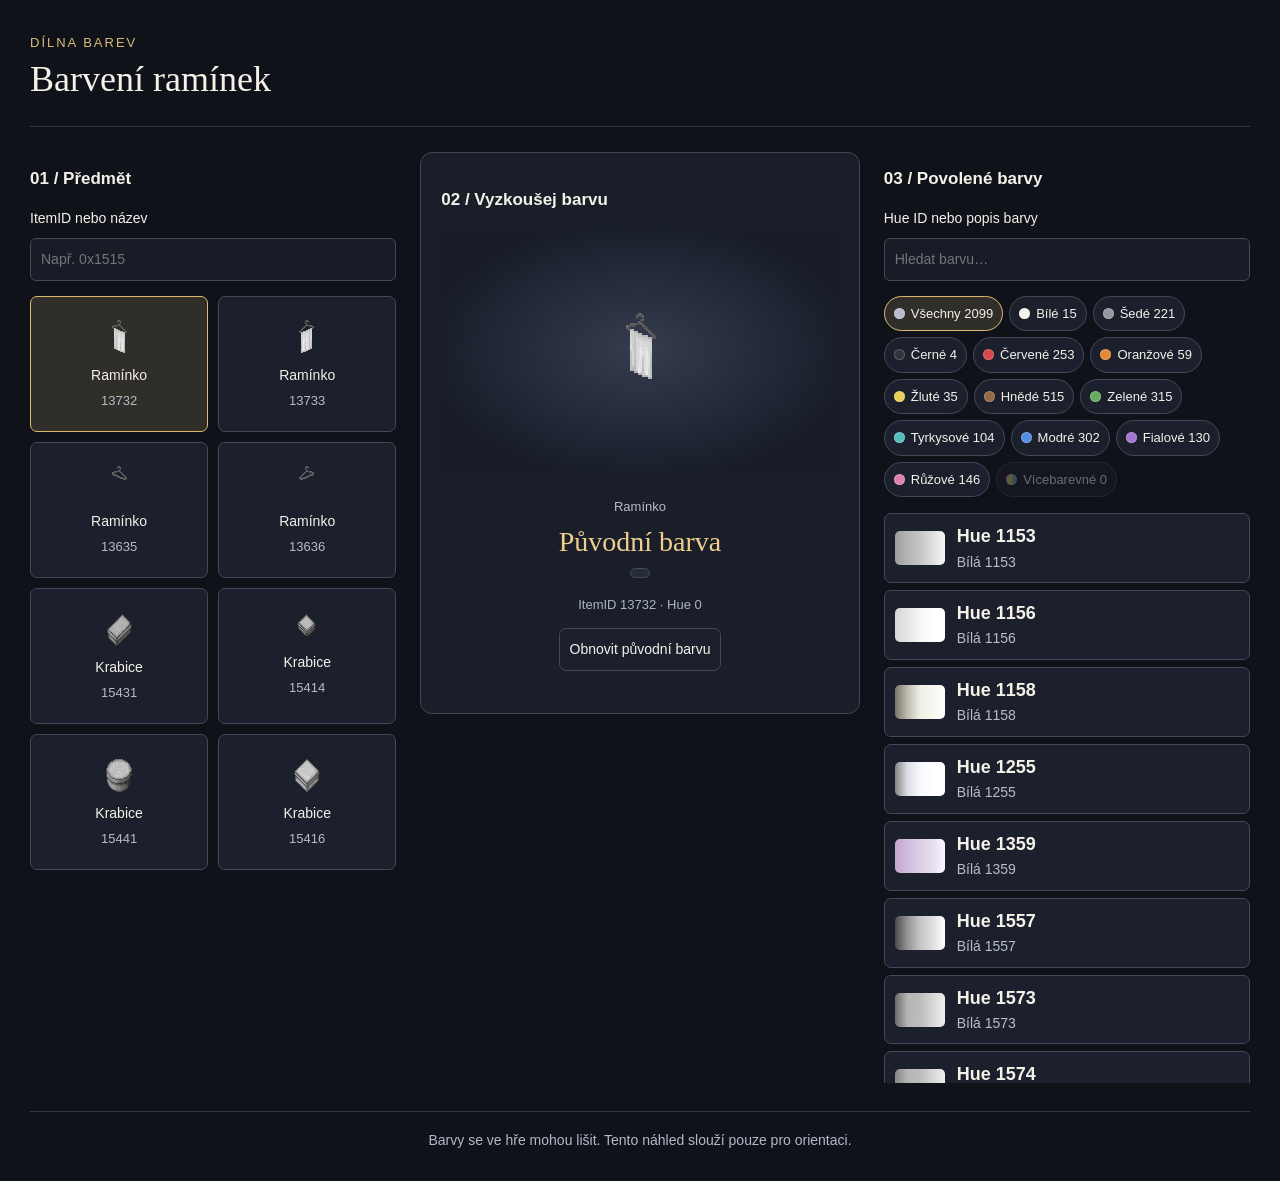
==== commit 898a4c51: "Add files via upload" ====
--- a/barvy-raminka.html
+++ b/barvy-raminka.html
@@ -1,7 +1,7 @@
 <!doctype html><html lang="cs"><head><meta charset="utf-8"><meta name="viewport" content="width=device-width,initial-scale=1"><title>Barvení ramínek</title><meta name="description" content="Zkoušení povolených barev na předmětech Ultima Online."><style>
 *{box-sizing:border-box}body{margin:0;background:#101219;color:#f4f1e9;font:16px/1.5 'Segoe UI',sans-serif}main{max-width:1450px;margin:auto;padding:30px}header{border-bottom:1px solid #343846;padding-bottom:22px;margin-bottom:25px}h1{font:36px Georgia;margin:4px 0}h2{font-size:17px}small{color:#b7bbca;font-size:13px}header small{letter-spacing:2px;color:#d9bb7a}.workspace{display:grid;grid-template-columns:1fr 1.2fr 1fr;gap:24px}button{font:inherit;font-size:14px;cursor:pointer;background:#1c202c;border:1px solid #444858;border-radius:7px;padding:10px;color:inherit}button:hover,button[aria-pressed=true]{border-color:#ddba72;background:#302e29}button:focus-visible,input:focus-visible{outline:2px solid #edc878;outline-offset:3px}input{font:inherit;width:100%;padding:10px;border-radius:6px;background:#181c27;color:white;border:1px solid #444858;margin:8px 0 15px}label{font-size:14px}.itemgrid{display:grid;grid-template-columns:1fr 1fr;gap:10px}.item{display:flex;min-height:136px;flex-direction:column;align-items:center;justify-content:center;gap:5px}.item canvas{max-width:100%;max-height:64px;object-fit:contain}.item small{display:block}.preview{background:#1a1e29;border:1px solid #424758;border-radius:12px;padding:20px;align-self:start}.stage{min-height:245px;display:flex;align-items:center;justify-content:center;background:radial-gradient(ellipse,#343c4e,#181d29 75%);overflow:hidden}.stage canvas{max-width:100%;max-height:220px;object-fit:contain}canvas{image-rendering:pixelated}.result{text-align:center;padding:22px 0}.result h2{font:28px Georgia;color:#efcf8d;margin:8px}.result p{color:#b7bbca}.colors{max-height:570px;overflow:auto}.color{width:100%;display:flex;align-items:center;text-align:left;gap:12px;margin-bottom:7px}.color small{display:block}.swatch{width:50px;height:34px;border-radius:5px;flex-shrink:0}@media(max-width:950px){.workspace{grid-template-columns:1fr 1.5fr}.palette{grid-column:1/-1}.colors{display:grid;grid-template-columns:repeat(3,1fr);gap:6px}}@media(max-width:600px){main{padding:18px}.workspace{display:flex;flex-direction:column}.itemgrid{grid-template-columns:repeat(3,1fr)}.colors{grid-template-columns:1fr 1fr}.swatch{width:32px}.stage{min-height:220px}}
 .groups{display:flex;flex-wrap:wrap;gap:6px;margin-bottom:16px}.groups button{display:flex;align-items:center;gap:6px;font-size:13px;padding:7px 9px;border-radius:20px}.groups button:disabled{opacity:.4;cursor:default}.groupdot{display:inline-block;width:11px;height:11px;border-radius:50%;box-shadow:inset 0 0 0 1px #ffffff35}.hue-label strong{display:block;font-size:18px;line-height:1.35;font-weight:650;color:#f4f1e9}.hue-label small{display:block;font-size:14px;line-height:1.4;color:#b7bdcb;margin-top:4px}.result .hue-tag{display:inline-block;font-size:14px;line-height:1.4;color:#c4cad6;background:#282d3b;border:1px solid #444a5b;border-radius:6px;padding:4px 9px;margin:2px 0 6px}.result .hue-meta{font-size:13px;color:#aeb5c5;margin:4px 0 14px}.disclaimer{margin:28px 0 0;padding-top:18px;border-top:1px solid #343846;text-align:center;font-size:14px;line-height:1.5;color:#b2b9c9}</style></head><body><main><header><small>DÍLNA BAREV</small><h1 id="title">Barvírna</h1></header><div class="workspace"><section><h2>01 / Předmět</h2><label>ItemID nebo název<input id="itemsQuery" placeholder="Např. 0x1515"></label><div class="itemgrid" id="items"></div></section><section class="preview"><h2>02 / Vyzkoušej barvu</h2><div class="stage"><canvas id="art"></canvas></div><div class="result" aria-live="polite"><small id="itemName"></small><h2 id="hueName"></h2><p class="hue-tag" id="hueDescription"></p><p class="hue-meta" id="ids"></p><button id="reset">Obnovit původní barvu</button></div></section><section class="palette"><h2>03 / Povolené barvy</h2><label>Hue ID nebo popis barvy<input id="query" placeholder="Hledat barvu…"></label><div class="groups" id="groups" role="group" aria-label="Skupina barev"></div><div class="colors" id="colors"></div></section></div><p class="disclaimer">Barvy se ve hře mohou lišit. Tento náhled slouží pouze pro orientaci.</p></main>
-<script id="data" type="application/json">{"title":"Barvení ramínek","items":[{"id":13732,"name":"Ramínko","w":44,"h":44,"partial":true,"sourceName":"raminko hanger"},{"id":13733,"name":"Ramínko","w":44,"h":44,"partial":true,"sourceName":"raminko hanger"},{"id":13635,"name":"Ramínko","w":44,"h":44,"partial":false,"sourceName":"raminko hanger"},{"id":13636,"name":"Ramínko","w":44,"h":44,"partial":false,"sourceName":"raminko hanger"}],"hues":[{"id":1153,"name":"Bílá 1153","palette":[17969,17969,17969,19026,19026,20083,20083,21140,21140,21140,22197,22197,23254,23254,24311,24311,25368,25368,25368,26425,26425,27482,27482,28539,28539,28539,29596,29596,30653,30653,31710,31710],"sourceName":"Snow","group":"white"},{"id":1156,"name":"Bílá 1156","palette":[24344,25368,25401,25401,26458,27482,27482,27515,28539,29596,29596,29596,29596,30653,30653,30653,30653,30653,31710,31710,31710,31710,31710,32767,32767,32767,32767,32767,32767,32767,32767,32767],"sourceName":"Pure White","group":"white"},{"id":1158,"name":"Bílá 1158","palette":[0,3170,6309,9480,11626,14764,15821,17935,19024,20081,22163,23252,24309,25366,26423,27481,28538,29595,30652,30652,30652,30652,31709,31709,31709,31709,31710,31710,32766,32766,32767,32767],"sourceName":"Charlie Drawer White","group":"white"},{"id":1255,"name":"Bílá 1255","palette":[0,3171,6309,9480,11627,14765,16912,20050,22197,25335,27482,28539,28540,29597,30653,30654,31711,31711,31711,31711,31711,32767,32767,32767,32767,32767,32767,32767,32767,32767,32767,32767],"sourceName":"Deer White Skrinky","group":"white"},{"id":1359,"name":"Bílá 1359","palette":[23128,23128,24184,24185,24217,24217,25241,25274,25274,25274,26330,26330,26363,26363,27387,27419,27420,27452,28476,28476,28509,28509,29565,29565,29565,29598,30622,30622,30654,30655,31711,31711],"sourceName":"Snow Pink","group":"white"},{"id":1557,"name":"Bílá 1557","palette":[0,1057,3171,4228,6342,7399,9513,10570,12684,13741,15855,16912,19026,20083,22197,23254,25368,25368,25368,26425,26425,27482,27482,28539,28539,29596,29596,30653,30653,31710,31710,32767],"sourceName":"Lauren White","group":"white"},{"id":1573,"name":"Bílá 1573","palette":[1,3172,7399,8456,9513,11627,13741,14798,16912,17969,20083,22197,23254,25368,24311,24311,24311,24311,24311,24311,24311,25368,25368,26425,27482,28539,27482,28539,28539,29596,29596,30653],"sourceName":"lauren white 2","group":"white"},{"id":1574,"name":"Bílá 1574","palette":[1,3172,7399,9513,11627,14798,16912,19026,21140,21140,21140,22197,23254,24311,23254,24311,24311,24311,24311,24311,24311,25368,25368,26425,27482,28539,27482,28539,28539,29596,29596,30653],"sourceName":"lauren white 3","group":"white"},{"id":1782,"name":"Bílá 1782","palette":[1,1058,2115,3172,4228,5285,6342,7399,9513,11627,13741,16912,19026,21140,23254,25368,25368,26425,26425,27482,27482,28539,28539,29596,29596,29596,30653,30653,31710,31710,32767,32767],"sourceName":"Deer Snow White","group":"white"},{"id":1783,"name":"Bílá 1783","palette":[1,1,0,0,1057,3171,4228,6342,7399,10570,12684,15855,18993,21140,24278,27449,29563,32734,32734,32767,32767,32767,31710,31710,30653,30653,29596,28539,28539,27482,27482,26425],"sourceName":"Deer Shiny White","group":"white"},{"id":1936,"name":"Bílá 1936","palette":[1,32767,31710,31710,31710,30653,29596,29596,29596,28539,27482,27482,27482,27482,28539,28539,28539,29596,29596,29596,29596,29596,30653,30653,30653,31710,31710,31710,31710,31710,32767,32767],"sourceName":"Valor","group":"white"},{"id":1953,"name":"Bílá 1953","palette":[1,1,1,1,1,4192,6306,7364,9478,11592,14731,16878,19024,22163,25302,27448,29595,32734,32734,32767,32767,32767,31710,31710,30653,30653,29596,28539,28539,27482,27482,26425],"sourceName":"Ancient","group":"white"},{"id":2000,"name":"Bílá 2000","palette":[0,2114,4228,6342,8456,10570,12684,14798,16912,17969,20083,22197,24311,26425,28539,30653,32767,32767,32767,32767,32767,32767,32767,32767,32767,32767,32767,32767,26425,19026,12684,6342],"sourceName":"Bright white","group":"white"},{"id":2057,"name":"Bílá 2057","palette":[1,1,9515,10572,11629,12686,13743,15824,16881,17938,18995,20052,21141,22198,23255,24312,25369,27450,28507,29564,30621,31678,32735,30621,27482,25336,23222,20083,17969,15823,12684,10570],"sourceName":"Heavenly White","group":"white"},{"id":2972,"name":"Bílá 2972","palette":[0,8456,16912,24311,32767,32767,32767,32767,32767,32767,32767,32767,32767,32767,32767,32767,32767,32767,32767,32767,32767,32767,32767,32767,32767,32767,32767,32767,32767,28539,23254,19026],"sourceName":"WHITE","group":"white"},{"id":706,"name":"Šedá 706","palette":[0,0,0,1057,2115,3172,5285,6342,7400,8457,8458,9514,10571,10572,11629,12685,13742,13743,14799,15856,15857,16914,17970,17971,19028,20084,20085,21142,22199,22199,23256,24313],"sourceName":"Hue (2115->25370)","group":"gray"},{"id":711,"name":"Šedá 711","palette":[0,0,0,1057,2114,3172,4229,6310,7368,8425,9482,9514,10571,11596,12653,12685,13742,14767,14799,15856,16881,17938,17970,18995,20052,20084,21109,22166,23223,23223,24280,25337],"sourceName":"Hue (2115->26394)","group":"gray"},{"id":716,"name":"Šedá 716","palette":[0,0,0,1058,3139,4229,5286,6343,7400,8424,9481,10538,11595,11596,12653,13709,14766,14767,15823,16880,16881,17938,18994,18995,20052,21108,21109,22166,23223,23223,24280,25337],"sourceName":"Hue (3139->26394)","group":"gray"},{"id":721,"name":"Šedá 721","palette":[0,0,0,1057,2114,3171,4228,6310,7367,8424,9481,10538,11595,12620,13677,13709,14766,15791,15823,16880,17905,18962,18994,20019,21076,21108,22133,23190,24247,24247,25304,26361],"sourceName":"Hue (3139->27418)","group":"gray"},{"id":726,"name":"Šedá 726","palette":[0,0,0,1057,2114,4196,5253,6310,8392,9449,10506,10538,11595,12620,13677,13709,14766,15791,15823,16880,17905,18962,18994,20019,21076,21108,22133,23190,24247,24247,25304,26361],"sourceName":"Hue (3139->27418)","group":"gray"},{"id":731,"name":"Šedá 731","palette":[0,0,0,1057,2114,3171,4228,6310,7367,8424,9481,10538,11595,12619,13676,13709,14766,15790,15823,16880,17904,18961,18994,20018,21075,21108,22132,23189,24246,24246,25303,26360],"sourceName":"Hue (3139->27417)","group":"gray"},{"id":736,"name":"Šedá 736","palette":[0,0,0,1057,2114,4195,5252,6309,8390,9447,10504,10537,11594,12618,13675,13708,14765,15789,15822,16879,17903,18960,18993,20017,21074,21107,22131,23188,24245,24245,25302,26359],"sourceName":"Hue (3138->27416)","group":"gray"},{"id":741,"name":"Šedá 741","palette":[0,0,0,1057,2114,3171,4228,6309,7366,8423,9480,10537,11594,12618,13675,13708,14765,15789,15822,16879,17903,18960,18993,20017,21074,21107,22131,23188,24245,24245,25302,26359],"sourceName":"Hue (3138->27416)","group":"gray"},{"id":746,"name":"Šedá 746","palette":[0,0,0,1057,2114,3171,4228,6341,7398,8455,9512,10569,11626,12650,13707,13740,14797,15821,15854,16911,17935,18992,19025,20049,21106,21139,22163,23220,24277,24277,25334,26391],"sourceName":"Hue (3170->27448)","group":"gray"},{"id":751,"name":"Šedá 751","palette":[0,0,0,1057,2114,3171,4228,6341,7398,8455,9512,10569,11626,12682,13739,13740,14797,15853,15854,16911,17967,19024,19025,20081,21138,21139,22195,23252,24309,24309,25366,26423],"sourceName":"Hue (3170->27480)","group":"gray"},{"id":756,"name":"Šedá 756","palette":[0,0,0,1057,2114,3171,4228,6341,7398,8455,9512,10569,11626,12682,13739,13740,14797,15853,15854,16911,17967,19024,19025,20081,21138,21139,22195,23252,24309,24309,25366,26423],"sourceName":"Hue (3170->27480)","group":"gray"},{"id":761,"name":"Šedá 761","palette":[0,0,0,1057,2114,3171,4228,6341,7398,8455,9512,10569,11626,12682,13739,13740,14797,15853,15854,16911,17967,19024,19025,20081,21138,21139,22195,23252,24309,24309,25366,26423],"sourceName":"Hue (3170->27480)","group":"gray"},{"id":766,"name":"Šedá 766","palette":[0,0,0,1057,2114,3171,4228,6341,7398,8455,9512,10569,11626,11658,12715,13740,14797,14829,15854,16911,16943,18000,19025,19057,20114,21139,21171,22228,23285,23285,24342,25399],"sourceName":"Hue (3170->26456)","group":"gray"},{"id":771,"name":"Šedá 771","palette":[0,0,0,1057,2114,3171,4228,5317,6374,7431,8488,9545,10602,10634,11691,12716,13773,13805,14830,15887,15919,16976,18001,18033,19090,20115,20147,21204,22261,22261,23318,24375],"sourceName":"Hue (2146->25432)","group":"gray"},{"id":776,"name":"Šedá 776","palette":[0,0,0,1057,2114,3171,4228,5317,6374,7431,8488,9545,10602,10634,11691,12716,13773,13805,14830,15887,15919,16976,18001,18033,19090,20115,20147,21204,22261,22261,23318,24375],"sourceName":"Hue (2146->25432)","group":"gray"},{"id":781,"name":"Šedá 781","palette":[0,0,0,1057,2114,3171,4228,5318,6375,7432,8489,9546,10603,10635,11692,12717,13774,13806,14831,15888,15920,16977,18002,18034,19091,20116,20148,21205,22262,22262,23319,24376],"sourceName":"Hue (2147->25433)","group":"gray"},{"id":786,"name":"Šedá 786","palette":[0,0,0,1057,2114,3171,4228,5318,6375,7432,8489,9546,10603,10636,11693,12717,13774,13807,14831,15888,15921,16978,18002,18035,19092,20116,20149,21206,22263,22263,23320,24377],"sourceName":"Hue (2147->25434)","group":"gray"},{"id":791,"name":"Šedá 791","palette":[0,0,0,1057,2114,3204,4261,5318,6408,7465,8522,9546,10603,10636,11693,12717,13774,13807,14831,15888,15921,16978,18002,18035,19092,20116,20149,21206,22263,22263,23320,24377],"sourceName":"Hue (2147->25434)","group":"gray"},{"id":796,"name":"Šedá 796","palette":[0,0,0,1057,2114,3171,4228,5318,6375,7432,8489,9546,10603,10604,11661,12717,13774,13775,14831,15888,15889,16946,18002,18003,19060,20116,20117,21174,22231,22231,23288,24345],"sourceName":"Hue (2147->25402)","group":"gray"},{"id":801,"name":"Šedá 801","palette":[0,0,0,1057,2114,3171,4228,5286,6343,7400,8457,9514,10571,10604,11661,12685,13742,13775,14799,15856,15889,16946,17970,18003,19060,20084,20117,21174,22231,22231,23288,24345],"sourceName":"Hue (2115->25402)","group":"gray"},{"id":806,"name":"Šedá 806","palette":[0,0,0,1057,2114,3172,4229,5286,6344,7401,8458,9514,10571,10572,11629,12685,13742,13743,14799,15856,15857,16914,17970,17971,19028,20084,20085,21142,22199,22199,23256,24313],"sourceName":"Hue (2115->25370)","group":"gray"},{"id":811,"name":"Šedá 811","palette":[0,0,0,1057,3139,4196,5285,6342,8424,9481,9482,10538,11595,11596,12653,13709,14766,14767,15823,16880,16881,17938,18994,18995,20052,21108,21109,22166,23223,23223,24280,25337],"sourceName":"Hue (3139->26394)","group":"gray"},{"id":816,"name":"Šedá 816","palette":[0,0,0,1057,2114,3171,4228,6310,7367,8424,9481,10538,11595,11596,12653,13709,14766,14767,15823,16880,16881,17938,18994,18995,20052,21108,21109,22166,23223,23223,24280,25337],"sourceName":"Hue (3139->26394)","group":"gray"},{"id":821,"name":"Šedá 821","palette":[0,0,0,1057,3139,4196,5285,6342,8424,9481,10506,10538,11595,12620,13677,13709,14766,15791,15823,16880,17905,18962,18994,20019,21076,21108,22133,23190,24247,24247,25304,26361],"sourceName":"Hue (3139->27418)","group":"gray"},{"id":826,"name":"Šedá 826","palette":[0,0,0,1057,3139,4196,5285,6342,8424,9481,10505,10538,11595,12619,13676,13709,14766,15790,15823,16880,17904,18961,18994,20018,21075,21108,22132,23189,24246,24246,25303,26360],"sourceName":"Hue (3139->27417)","group":"gray"},{"id":830,"name":"Šedá 830","palette":[0,0,0,1057,2114,3171,4228,5253,6310,7367,8424,9481,10538,11562,11595,12619,13676,13709,14733,14766,15790,16847,16880,17904,18961,18961,20018,20051,21075,22132,22132,23189],"sourceName":"Hue (3139->24246)","group":"gray"},{"id":831,"name":"Šedá 831","palette":[0,0,0,1057,2114,3171,4228,6310,7367,8424,9481,10538,11595,12619,13676,13709,14766,15790,15823,16880,17904,18961,18994,20018,21075,21108,22132,23189,24246,24246,25303,26360],"sourceName":"Hue (3139->27417)","group":"gray"},{"id":835,"name":"Šedá 835","palette":[0,0,0,1057,2114,3171,5253,6310,7367,8424,9448,9481,10537,11562,11594,12619,13676,13708,14733,14765,15790,16846,16879,17903,18960,18961,20017,20050,21074,22131,22131,23188],"sourceName":"Hue (3139->24245)","group":"gray"},{"id":836,"name":"Šedá 836","palette":[0,0,0,1057,2114,4195,5252,6310,8391,9448,10505,10538,11595,12619,13676,13709,14766,15790,15823,16880,17904,18961,18994,20018,21075,21108,22132,23189,24246,24246,25303,26360],"sourceName":"Hue (3139->27417)","group":"gray"},{"id":841,"name":"Šedá 841","palette":[0,0,0,1057,2114,4195,5252,6341,8422,9479,10536,10537,11594,12650,13707,13708,14765,15821,15822,16879,17935,18992,18993,20049,21106,21107,22163,23220,24277,24277,25334,26391],"sourceName":"Hue (3138->27448)","group":"gray"},{"id":846,"name":"Šedá 846","palette":[0,0,0,1057,3170,4227,5285,6342,8455,9512,10536,10569,11626,12650,13707,13740,14797,15821,15854,16911,17935,18992,19025,20049,21106,21139,22163,23220,24277,24277,25334,26391],"sourceName":"Hue (3170->27448)","group":"gray"},{"id":850,"name":"Šedá 850","palette":[0,0,0,1057,2114,3171,5284,6341,7398,8455,9479,9512,10569,11593,11626,12650,13707,13740,14764,14797,15821,16878,16911,17935,18992,18992,20049,20082,21106,22163,22163,23220],"sourceName":"Hue (3170->24277)","group":"gray"},{"id":851,"name":"Šedá 851","palette":[0,0,0,1057,2114,4195,5252,6341,8422,9479,10536,10569,11626,12650,13707,13740,14797,15821,15854,16911,17935,18992,19025,20049,21106,21139,22163,23220,24277,24277,25334,26391],"sourceName":"Hue (3170->27448)","group":"gray"},{"id":856,"name":"Šedá 856","palette":[0,0,0,1057,2114,4227,5284,6341,8454,9511,10568,10569,11626,12682,13739,13740,14797,15853,15854,16911,17967,19024,19025,20081,21138,21139,22195,23252,24309,24309,25366,26423],"sourceName":"Hue (3170->27480)","group":"gray"},{"id":861,"name":"Šedá 861","palette":[0,0,0,1057,2114,3171,4228,6341,7398,8455,9512,10569,11626,11658,12715,13740,14797,14829,15854,16911,16943,18000,19025,19057,20114,21139,21171,22228,23285,23285,24342,25399],"sourceName":"Hue (3170->26456)","group":"gray"},{"id":865,"name":"Šedá 865","palette":[0,0,0,1057,2114,3171,4228,5285,6341,7398,8455,9512,10569,10601,11626,11658,12715,13740,13772,14797,14829,15886,16911,16943,18000,18000,19057,20082,20114,21171,21171,22228],"sourceName":"Hue (3170->23285)","group":"gray"},{"id":866,"name":"Šedá 866","palette":[0,0,0,1057,2114,3171,4228,6341,7398,8455,9512,10569,11626,11658,12715,13740,14797,14829,15854,16911,16943,18000,19025,19057,20114,21139,21171,22228,23285,23285,24342,25399],"sourceName":"Hue (3170->26456)","group":"gray"},{"id":870,"name":"Šedá 870","palette":[0,0,0,1057,2114,3171,4228,4260,5317,6374,7431,8488,9545,9577,10602,10634,11691,12716,12748,13773,13805,14862,15887,15919,16976,16976,18033,19058,19090,20147,20147,21204],"sourceName":"Hue (2146->22261)","group":"gray"},{"id":871,"name":"Šedá 871","palette":[0,0,0,1057,2114,3171,4228,5317,6374,7431,8488,9545,10602,11658,12715,12716,13773,14829,14830,15887,16943,18000,18001,19057,20114,20115,21171,22228,23285,23285,24342,25399],"sourceName":"Hue (2146->26456)","group":"gray"},{"id":875,"name":"Šedá 875","palette":[0,0,0,1057,2114,3171,4228,4261,5318,6375,7432,8489,9545,9578,10602,10635,11692,12716,12749,13773,13806,14862,15887,15919,16976,16977,18033,19058,19090,20147,20147,21204],"sourceName":"Hue (2147->22261)","group":"gray"},{"id":876,"name":"Šedá 876","palette":[0,0,0,1057,2114,3171,4228,5318,6375,7432,8489,9546,10603,10635,11692,12717,13774,13806,14831,15888,15920,16977,18002,18034,19091,20116,20148,21205,22262,22262,23319,24376],"sourceName":"Hue (2147->25433)","group":"gray"},{"id":880,"name":"Šedá 880","palette":[0,0,0,1057,2114,3171,4228,4261,5318,6375,7432,8489,9546,9578,10603,10635,11692,12717,12749,13774,13806,14863,15888,15920,16977,16977,18034,19059,19091,20148,20148,21205],"sourceName":"Hue (2147->22262)","group":"gray"},{"id":881,"name":"Šedá 881","palette":[0,0,0,1057,2114,3171,4228,5318,6375,7432,8489,9546,10603,10635,11692,12717,13774,13806,14831,15888,15920,16977,18002,18034,19091,20116,20148,21205,22262,22262,23319,24376],"sourceName":"Hue (2147->25433)","group":"gray"},{"id":885,"name":"Šedá 885","palette":[0,0,0,1057,2114,3171,4228,4261,5318,6375,7432,8489,9546,9578,10603,10635,11692,12717,12749,13774,13806,14863,15888,15920,16977,16977,18034,19059,19091,20148,20148,21205],"sourceName":"Hue (2147->22262)","group":"gray"},{"id":886,"name":"Šedá 886","palette":[0,0,0,1057,2114,3171,4228,5318,6375,7432,8489,9546,10603,10635,11692,12717,13774,13806,14831,15888,15920,16977,18002,18034,19091,20116,20148,21205,22262,22262,23319,24376],"sourceName":"Hue (2147->25433)","group":"gray"},{"id":890,"name":"Šedá 890","palette":[0,0,0,1057,2114,3171,4228,5285,5318,6375,7432,8489,9546,9579,10603,10636,11693,12717,12750,13774,13807,14864,15888,15921,16978,16978,18035,19059,19092,20149,20149,21206],"sourceName":"Hue (2147->22263)","group":"gray"},{"id":891,"name":"Šedá 891","palette":[0,0,0,1057,2114,3171,4228,5318,6375,7432,8489,9546,10603,10636,11693,12717,13774,13807,14831,15888,15921,16978,18002,18035,19092,20116,20149,21206,22263,22263,23320,24377],"sourceName":"Hue (2147->25434)","group":"gray"},{"id":895,"name":"Šedá 895","palette":[0,0,0,1057,2114,3171,4228,4261,5318,6375,7432,8489,9546,9547,10603,10604,11661,12717,12718,13774,13775,14832,15888,15889,16946,16946,18003,19059,19060,20117,20117,21174],"sourceName":"Hue (2147->22231)","group":"gray"},{"id":896,"name":"Šedá 896","palette":[0,0,0,1057,2114,3171,4228,5318,6375,7432,8489,9546,10603,10604,11661,12717,13774,13775,14831,15888,15889,16946,18002,18003,19060,20116,20117,21174,22231,22231,23288,24345],"sourceName":"Hue (2147->25402)","group":"gray"},{"id":900,"name":"Šedá 900","palette":[0,0,0,1057,2114,3171,4228,5285,5318,6375,7432,8489,9546,9547,10603,10604,11661,12717,12718,13774,13775,14832,15888,15889,16946,16946,18003,19059,19060,20117,20117,21174],"sourceName":"Hue (2147->22231)","group":"gray"},{"id":901,"name":"Šedá 901","palette":[0,0,0,1057,2114,3171,4228,5285,5319,6376,7433,8490,9547,10604,11661,12717,13774,13775,14831,15888,15889,16946,18002,18003,19060,20116,20117,21174,22231,22231,23288,24345],"sourceName":"Hue (2147->25402)","group":"gray"},{"id":902,"name":"Šedá 902","palette":[0,0,0,1057,1057,2114,2114,3171,3171,4228,4228,5285,5285,6342,6342,7399,7399,7399,8456,8456,8456,8456,9513,9513,9513,10570,10570,10570,10570,11627,11627,11627],"sourceName":"Hue (3171->12684)","group":"gray"},{"id":903,"name":"Šedá 903","palette":[0,0,0,1057,2114,2114,3171,4228,5285,5285,6342,7399,7399,8456,8456,9513,9513,9513,10570,10570,11627,11627,11627,12684,12684,13741,13741,13741,14798,14798,15855,15855],"sourceName":"Hue (3171->16912)","group":"gray"},{"id":904,"name":"Šedá 904","palette":[0,0,0,1057,2114,3171,4228,4228,5285,6342,7399,8456,9513,9513,10570,10570,11627,11627,12684,12684,13741,13741,14798,14798,15855,15855,16912,16912,17969,17969,19026,19026],"sourceName":"Hue (3171->20083)","group":"gray"},{"id":905,"name":"Šedá 905","palette":[0,0,0,1057,2114,3171,4228,5285,5285,6342,7399,8456,9513,10570,11627,11627,12684,13741,13741,14798,14798,15855,16912,16912,17969,17969,19026,20083,20083,21140,21140,22197],"sourceName":"Hue (3171->23254)","group":"gray"},{"id":906,"name":"Šedá 906","palette":[0,0,0,1057,2114,3171,4228,6342,7399,8456,9513,10570,11627,11627,12684,13741,14798,14798,15855,16912,16912,17969,19026,19026,20083,21140,21140,22197,23254,23254,24311,25368],"sourceName":"Hue (3171->26425)","group":"gray"},{"id":907,"name":"Šedá 907","palette":[0,0,0,1057,1057,2114,2114,3171,4228,4228,5285,6342,6342,6342,6342,7399,7399,7399,8456,8456,8456,8456,9513,9513,9513,10570,10570,10570,10570,11627,11627,11627],"sourceName":"Hue (3171->12684)","group":"gray"},{"id":908,"name":"Šedá 908","palette":[0,0,0,1057,2114,3171,4228,4228,5285,6342,7399,7399,7399,8456,8456,9513,9513,9513,10570,10570,11627,11627,11627,12684,12684,13741,13741,13741,14798,14798,15855,15855],"sourceName":"Hue (3171->16912)","group":"gray"},{"id":909,"name":"Šedá 909","palette":[0,0,0,1057,2114,3171,4228,4228,5285,6342,7399,8456,9513,9513,10570,10570,11627,11627,12684,12684,13741,13741,14798,14798,15855,15855,16912,16912,17969,17969,19026,19026],"sourceName":"Hue (3171->20083)","group":"gray"},{"id":910,"name":"Šedá 910","palette":[0,0,0,1057,2114,3171,4228,5285,6342,7399,8456,9513,10570,10570,11627,11627,12684,13741,13741,14798,14798,15855,16912,16912,17969,17969,19026,20083,20083,21140,21140,22197],"sourceName":"Hue (3171->23254)","group":"gray"},{"id":911,"name":"Šedá 911","palette":[0,0,0,1057,2114,3171,4228,6342,7399,8456,9513,10570,11627,11627,12684,13741,14798,14798,15855,16912,16912,17969,19026,19026,20083,21140,21140,22197,23254,23254,24311,25368],"sourceName":"Hue (3171->26425)","group":"gray"},{"id":912,"name":"Šedá 912","palette":[0,0,0,1057,1057,2114,3171,3171,4228,5285,5285,6342,6342,6342,6342,7399,7399,7399,8456,8456,8456,8456,9513,9513,9513,10570,10570,10570,10570,11627,11627,11627],"sourceName":"Hue (3171->12684)","group":"gray"},{"id":913,"name":"Šedá 913","palette":[0,0,0,1057,2114,3171,4228,4228,5285,6342,7399,7399,7399,8456,8456,9513,9513,9513,10570,10570,11627,11627,11627,12684,12684,13741,13741,13741,14798,14798,15855,15855],"sourceName":"Hue (3171->16912)","group":"gray"},{"id":914,"name":"Šedá 914","palette":[0,0,0,1057,2114,3171,4228,4228,5285,6342,7399,8456,9513,9513,10570,10570,11627,11627,12684,12684,13741,13741,14798,14798,15855,15855,16912,16912,17969,17969,19026,19026],"sourceName":"Hue (3171->20083)","group":"gray"},{"id":915,"name":"Šedá 915","palette":[0,0,0,1057,2114,3171,4228,5285,6342,7399,8456,9513,10570,10570,11627,11627,12684,13741,13741,14798,14798,15855,16912,16912,17969,17969,19026,20083,20083,21140,21140,22197],"sourceName":"Hue (3171->23254)","group":"gray"},{"id":916,"name":"Šedá 916","palette":[0,0,0,1057,2114,3171,4228,5285,6342,7399,8456,9513,10570,11627,12684,13741,14798,14798,15855,16912,16912,17969,19026,19026,20083,21140,21140,22197,23254,23254,24311,25368],"sourceName":"Hue (3171->26425)","group":"gray"},{"id":917,"name":"Šedá 917","palette":[0,0,0,1057,1057,2114,3171,3171,4228,5285,5285,6342,6342,6342,6342,7399,7399,7399,8456,8456,8456,8456,9513,9513,9513,10570,10570,10570,10570,11627,11627,11627],"sourceName":"Hue (3171->12684)","group":"gray"},{"id":918,"name":"Šedá 918","palette":[0,0,0,1057,1057,2114,3171,3171,4228,5285,6342,6342,7399,8456,8456,9513,9513,9513,10570,10570,11627,11627,11627,12684,12684,13741,13741,13741,14798,14798,15855,15855],"sourceName":"Hue (3171->16912)","group":"gray"},{"id":919,"name":"Šedá 919","palette":[0,0,0,1057,2114,3171,4228,4228,5285,6342,7399,8456,9513,9513,10570,10570,11627,11627,12684,12684,13741,13741,14798,14798,15855,15855,16912,16912,17969,17969,19026,19026],"sourceName":"Hue (3171->20083)","group":"gray"},{"id":920,"name":"Šedá 920","palette":[0,0,0,1057,2114,3171,4228,5285,6342,7399,8456,9513,10570,10570,11627,11627,12684,13741,13741,14798,14798,15855,16912,16912,17969,17969,19026,20083,20083,21140,21140,22197],"sourceName":"Hue (3171->23254)","group":"gray"},{"id":921,"name":"Šedá 921","palette":[0,0,0,1057,2114,3171,4228,6342,7399,8456,9513,10570,11627,11627,12684,13741,14798,14798,15855,16912,16912,17969,19026,19026,20083,21140,21140,22197,23254,23254,24311,25368],"sourceName":"Hue (3171->26425)","group":"gray"},{"id":922,"name":"Šedá 922","palette":[0,0,0,1057,1057,2114,2114,3171,4228,4228,5285,6342,6342,6342,6342,7399,7399,7399,8456,8456,8456,8456,9513,9513,9513,10570,10570,10570,10570,11627,11627,11627],"sourceName":"Hue (3171->12684)","group":"gray"},{"id":923,"name":"Šedá 923","palette":[0,0,0,1057,1057,2114,3171,3171,4228,5285,6342,6342,7399,8456,8456,9513,9513,9513,10570,10570,11627,11627,11627,12684,12684,13741,13741,13741,14798,14798,15855,15855],"sourceName":"Hue (3171->16912)","group":"gray"},{"id":924,"name":"Šedá 924","palette":[0,0,0,1057,2114,3171,4228,4228,5285,6342,7399,8456,9513,9513,10570,10570,11627,11627,12684,12684,13741,13741,14798,14798,15855,15855,16912,16912,17969,17969,19026,19026],"sourceName":"Hue (3171->20083)","group":"gray"},{"id":925,"name":"Šedá 925","palette":[0,0,0,1057,2114,3171,4228,5285,6342,7399,8456,9513,10570,10570,11627,11627,12684,13741,13741,14798,14798,15855,16912,16912,17969,17969,19026,20083,20083,21140,21140,22197],"sourceName":"Hue (3171->23254)","group":"gray"},{"id":926,"name":"Šedá 926","palette":[0,0,0,1057,2114,3171,4228,6342,7399,8456,9513,10570,11627,11627,12684,13741,14798,14798,15855,16912,16912,17969,19026,19026,20083,21140,21140,22197,23254,23254,24311,25368],"sourceName":"Hue (3171->26425)","group":"gray"},{"id":927,"name":"Šedá 927","palette":[0,0,0,1057,1057,2114,2114,3171,4228,4228,5285,6342,6342,6342,6342,7399,7399,7399,8456,8456,8456,8456,9513,9513,9513,10570,10570,10570,10570,11627,11627,11627],"sourceName":"Hue (3171->12684)","group":"gray"},{"id":928,"name":"Šedá 928","palette":[0,0,0,1057,2114,2114,3171,4228,5285,5285,6342,7399,7399,8456,8456,9513,9513,9513,10570,10570,11627,11627,11627,12684,12684,13741,13741,13741,14798,14798,15855,15855],"sourceName":"Hue (3171->16912)","group":"gray"},{"id":929,"name":"Šedá 929","palette":[0,0,0,1057,2114,3171,4228,4228,5285,6342,7399,8456,9513,9513,10570,10570,11627,11627,12684,12684,13741,13741,14798,14798,15855,15855,16912,16912,17969,17969,19026,19026],"sourceName":"Hue (3171->20083)","group":"gray"},{"id":930,"name":"Šedá 930","palette":[0,0,0,1057,2114,3171,4228,5285,6342,7399,8456,9513,10570,10570,11627,11627,12684,13741,13741,14798,14798,15855,16912,16912,17969,17969,19026,20083,20083,21140,21140,22197],"sourceName":"Hue (3171->23254)","group":"gray"},{"id":931,"name":"Šedá 931","palette":[0,0,0,1057,2114,3171,4228,6342,7399,8456,9513,10570,11627,11627,12684,13741,14798,14798,15855,16912,16912,17969,19026,19026,20083,21140,21140,22197,23254,23254,24311,25368],"sourceName":"Hue (3171->26425)","group":"gray"},{"id":932,"name":"Šedá 932","palette":[0,0,0,1057,1057,2114,3171,3171,4228,5285,5285,6342,6342,6342,6342,7399,7399,7399,8456,8456,8456,8456,9513,9513,9513,10570,10570,10570,10570,11627,11627,11627],"sourceName":"Hue (3171->12684)","group":"gray"},{"id":933,"name":"Šedá 933","palette":[0,0,0,1057,2114,2114,3171,4228,5285,5285,6342,7399,7399,8456,8456,9513,9513,9513,10570,10570,11627,11627,11627,12684,12684,13741,13741,13741,14798,14798,15855,15855],"sourceName":"Hue (3171->16912)","group":"gray"},{"id":934,"name":"Šedá 934","palette":[0,0,0,1057,2114,3171,4228,5285,6342,7399,8456,8456,9513,9513,10570,10570,11627,11627,12684,12684,13741,13741,14798,14798,15855,15855,16912,16912,17969,17969,19026,19026],"sourceName":"Hue (3171->20083)","group":"gray"},{"id":935,"name":"Šedá 935","palette":[0,0,0,1057,2114,3171,4228,5285,6342,7399,8456,9513,10570,10570,11627,11627,12684,13741,13741,14798,14798,15855,16912,16912,17969,17969,19026,20083,20083,21140,21140,22197],"sourceName":"Hue (3171->23254)","group":"gray"},{"id":936,"name":"Šedá 936","palette":[0,0,0,1057,2114,3171,4228,6342,7399,8456,9513,10570,11627,11627,12684,13741,14798,14798,15855,16912,16912,17969,19026,19026,20083,21140,21140,22197,23254,23254,24311,25368],"sourceName":"Hue (3171->26425)","group":"gray"},{"id":937,"name":"Šedá 937","palette":[0,0,0,1057,1057,2114,3171,3171,4228,5285,5285,6342,6342,6342,6342,7399,7399,7399,8456,8456,8456,8456,9513,9513,9513,10570,10570,10570,10570,11627,11627,11627],"sourceName":"Hue (3171->12684)","group":"gray"},{"id":938,"name":"Šedá 938","palette":[0,0,0,1057,2114,2114,3171,4228,5285,5285,6342,7399,7399,8456,8456,9513,9513,9513,10570,10570,11627,11627,11627,12684,12684,13741,13741,13741,14798,14798,15855,15855],"sourceName":"Hue (3171->16912)","group":"gray"},{"id":939,"name":"Šedá 939","palette":[0,0,0,1057,2114,3171,4228,5285,5285,6342,7399,8456,9513,9513,10570,10570,11627,11627,12684,12684,13741,13741,14798,14798,15855,15855,16912,16912,17969,17969,19026,19026],"sourceName":"Hue (3171->20083)","group":"gray"},{"id":940,"name":"Šedá 940","palette":[0,0,0,1057,2114,3171,4228,5285,6342,7399,8456,9513,10570,10570,11627,11627,12684,13741,13741,14798,14798,15855,16912,16912,17969,17969,19026,20083,20083,21140,21140,22197],"sourceName":"Hue (3171->23254)","group":"gray"},{"id":941,"name":"Šedá 941","palette":[0,0,0,1057,2114,3171,4228,6342,7399,8456,9513,10570,11627,11627,12684,13741,14798,14798,15855,16912,16912,17969,19026,19026,20083,21140,21140,22197,23254,23254,24311,25368],"sourceName":"Hue (3171->26425)","group":"gray"},{"id":942,"name":"Šedá 942","palette":[0,0,0,1057,1057,2114,2114,3171,4228,4228,5285,5285,6342,6342,6342,7399,7399,7399,8456,8456,8456,8456,9513,9513,9513,10570,10570,10570,10570,11627,11627,11627],"sourceName":"Hue (3171->12684)","group":"gray"},{"id":943,"name":"Šedá 943","palette":[0,0,0,1057,2114,2114,3171,4228,5285,5285,6342,7399,7399,8456,8456,9513,9513,9513,10570,10570,11627,11627,11627,12684,12684,13741,13741,13741,14798,14798,15855,15855],"sourceName":"Hue (3171->16912)","group":"gray"},{"id":944,"name":"Šedá 944","palette":[0,0,0,1057,2114,3171,4228,5285,6342,7399,8456,8456,9513,9513,10570,10570,11627,11627,12684,12684,13741,13741,14798,14798,15855,15855,16912,16912,17969,17969,19026,19026],"sourceName":"Hue (3171->20083)","group":"gray"},{"id":945,"name":"Šedá 945","palette":[0,0,0,1057,2114,3171,4228,5285,6342,7399,8456,9513,10570,10570,11627,11627,12684,13741,13741,14798,14798,15855,16912,16912,17969,17969,19026,20083,20083,21140,21140,22197],"sourceName":"Hue (3171->23254)","group":"gray"},{"id":946,"name":"Šedá 946","palette":[0,0,0,1057,2114,3171,4228,6342,7399,8456,9513,10570,11627,11627,12684,13741,14798,14798,15855,16912,16912,17969,19026,19026,20083,21140,21140,22197,23254,23254,24311,25368],"sourceName":"Hue (3171->26425)","group":"gray"},{"id":947,"name":"Šedá 947","palette":[0,0,0,1057,1057,2114,2114,3171,3171,4228,4228,5285,5285,6342,6342,7399,7399,7399,8456,8456,8456,8456,9513,9513,9513,10570,10570,10570,10570,11627,11627,11627],"sourceName":"Hue (3171->12684)","group":"gray"},{"id":948,"name":"Šedá 948","palette":[0,0,0,1057,1057,2114,3171,3171,4228,5285,6342,6342,7399,8456,8456,9513,9513,9513,10570,10570,11627,11627,11627,12684,12684,13741,13741,13741,14798,14798,15855,15855],"sourceName":"Hue (3171->16912)","group":"gray"},{"id":949,"name":"Šedá 949","palette":[0,0,0,1057,2114,3171,4228,5285,6342,7399,8456,8456,9513,9513,10570,10570,11627,11627,12684,12684,13741,13741,14798,14798,15855,15855,16912,16912,17969,17969,19026,19026],"sourceName":"Hue (3171->20083)","group":"gray"},{"id":950,"name":"Šedá 950","palette":[0,0,0,1057,2114,3171,4228,5285,6342,7399,8456,9513,10570,10570,11627,11627,12684,13741,13741,14798,14798,15855,16912,16912,17969,17969,19026,20083,20083,21140,21140,22197],"sourceName":"Hue (3171->23254)","group":"gray"},{"id":951,"name":"Šedá 951","palette":[0,0,0,1057,2114,3171,4228,6342,7399,8456,9513,10570,11627,11627,12684,13741,14798,14798,15855,16912,16912,17969,19026,19026,20083,21140,21140,22197,23254,23254,24311,25368],"sourceName":"Hue (3171->26425)","group":"gray"},{"id":952,"name":"Šedá 952","palette":[0,0,0,1057,1057,2114,2114,3171,4228,4228,5285,6342,6342,6342,6342,7399,7399,7399,8456,8456,8456,8456,9513,9513,9513,10570,10570,10570,10570,11627,11627,11627],"sourceName":"Hue (3171->12684)","group":"gray"},{"id":953,"name":"Šedá 953","palette":[0,0,0,1057,2114,2114,3171,4228,5285,5285,6342,7399,7399,8456,8456,9513,9513,9513,10570,10570,11627,11627,11627,12684,12684,13741,13741,13741,14798,14798,15855,15855],"sourceName":"Hue (3171->16912)","group":"gray"},{"id":954,"name":"Šedá 954","palette":[0,0,0,1057,2114,3171,4228,5285,5285,6342,7399,8456,9513,9513,10570,10570,11627,11627,12684,12684,13741,13741,14798,14798,15855,15855,16912,16912,17969,17969,19026,19026],"sourceName":"Hue (3171->20083)","group":"gray"},{"id":955,"name":"Šedá 955","palette":[0,0,0,1057,2114,3171,4228,5285,6342,7399,8456,9513,10570,10570,11627,11627,12684,13741,13741,14798,14798,15855,16912,16912,17969,17969,19026,20083,20083,21140,21140,22197],"sourceName":"Hue (3171->23254)","group":"gray"},{"id":956,"name":"Šedá 956","palette":[0,0,0,1057,2114,3171,4228,6342,7399,8456,9513,10570,11627,11627,12684,13741,14798,14798,15855,16912,16912,17969,19026,19026,20083,21140,21140,22197,23254,23254,24311,25368],"sourceName":"Hue (3171->26425)","group":"gray"},{"id":957,"name":"Šedá 957","palette":[0,0,0,1057,1057,2114,2114,3171,4228,4228,5285,6342,6342,6342,6342,7399,7399,7399,8456,8456,8456,8456,9513,9513,9513,10570,10570,10570,10570,11627,11627,11627],"sourceName":"Hue (3171->12684)","group":"gray"},{"id":958,"name":"Šedá 958","palette":[0,0,0,1057,2114,3171,4228,4228,5285,6342,7399,7399,7399,8456,8456,9513,9513,9513,10570,10570,11627,11627,11627,12684,12684,13741,13741,13741,14798,14798,15855,15855],"sourceName":"Hue (3171->16912)","group":"gray"},{"id":959,"name":"Šedá 959","palette":[0,0,0,1057,2114,3171,4228,5285,6342,7399,8456,8456,9513,9513,10570,10570,11627,11627,12684,12684,13741,13741,14798,14798,15855,15855,16912,16912,17969,17969,19026,19026],"sourceName":"Hue (3171->20083)","group":"gray"},{"id":960,"name":"Šedá 960","palette":[0,0,0,1057,2114,3171,5285,6342,7399,8456,8456,9513,10570,10570,11627,11627,12684,13741,13741,14798,14798,15855,16912,16912,17969,17969,19026,20083,20083,21140,21140,22197],"sourceName":"Hue (3171->23254)","group":"gray"},{"id":961,"name":"Šedá 961","palette":[0,0,0,1057,2114,3171,4228,6342,7399,8456,9513,10570,11627,11627,12684,13741,14798,14798,15855,16912,16912,17969,19026,19026,20083,21140,21140,22197,23254,23254,24311,25368],"sourceName":"Hue (3171->26425)","group":"gray"},{"id":962,"name":"Šedá 962","palette":[0,0,0,1057,1057,2114,2114,3171,4228,4228,5285,6342,6342,6342,6342,7399,7399,7399,8456,8456,8456,8456,9513,9513,9513,10570,10570,10570,10570,11627,11627,11627],"sourceName":"Hue (3171->12684)","group":"gray"},{"id":963,"name":"Šedá 963","palette":[0,0,0,1057,2114,3171,4228,5285,6342,6342,7399,7399,7399,8456,8456,9513,9513,9513,10570,10570,11627,11627,11627,12684,12684,13741,13741,13741,14798,14798,15855,15855],"sourceName":"Hue (3171->16912)","group":"gray"},{"id":964,"name":"Šedá 964","palette":[0,0,0,1057,2114,3171,4228,4228,5285,6342,7399,8456,9513,9513,10570,10570,11627,11627,12684,12684,13741,13741,14798,14798,15855,15855,16912,16912,17969,17969,19026,19026],"sourceName":"Hue (3171->20083)","group":"gray"},{"id":965,"name":"Šedá 965","palette":[0,0,0,1057,2114,3171,4228,5285,6342,7399,8456,9513,10570,10570,11627,11627,12684,13741,13741,14798,14798,15855,16912,16912,17969,17969,19026,20083,20083,21140,21140,22197],"sourceName":"Hue (3171->23254)","group":"gray"},{"id":966,"name":"Šedá 966","palette":[0,0,0,1057,2114,3171,4228,6342,7399,8456,9513,10570,11627,11627,12684,13741,14798,14798,15855,16912,16912,17969,19026,19026,20083,21140,21140,22197,23254,23254,24311,25368],"sourceName":"Hue (3171->26425)","group":"gray"},{"id":967,"name":"Šedá 967","palette":[0,0,0,1057,1057,2114,2114,3171,4228,4228,5285,6342,6342,6342,6342,7399,7399,7399,8456,8456,8456,8456,9513,9513,9513,10570,10570,10570,10570,11627,11627,11627],"sourceName":"Hue (3171->12684)","group":"gray"},{"id":968,"name":"Šedá 968","palette":[0,0,0,1057,2114,2114,3171,4228,5285,5285,6342,7399,7399,8456,8456,9513,9513,9513,10570,10570,11627,11627,11627,12684,12684,13741,13741,13741,14798,14798,15855,15855],"sourceName":"Hue (3171->16912)","group":"gray"},{"id":969,"name":"Šedá 969","palette":[0,0,0,1057,2114,3171,4228,4228,5285,6342,7399,8456,9513,9513,10570,10570,11627,11627,12684,12684,13741,13741,14798,14798,15855,15855,16912,16912,17969,17969,19026,19026],"sourceName":"Hue (3171->20083)","group":"gray"},{"id":970,"name":"Šedá 970","palette":[0,0,0,1057,2114,3171,4228,5285,6342,7399,8456,9513,10570,10570,11627,11627,12684,13741,13741,14798,14798,15855,16912,16912,17969,17969,19026,20083,20083,21140,21140,22197],"sourceName":"Hue (3171->23254)","group":"gray"},{"id":971,"name":"Šedá 971","palette":[0,0,0,1057,2114,3171,4228,6342,7399,8456,9513,10570,11627,11627,12684,13741,14798,14798,15855,16912,16912,17969,19026,19026,20083,21140,21140,22197,23254,23254,24311,25368],"sourceName":"Hue (3171->26425)","group":"gray"},{"id":972,"name":"Šedá 972","palette":[0,0,0,1057,1057,2114,3171,3171,4228,5285,5285,6342,6342,6342,6342,7399,7399,7399,8456,8456,8456,8456,9513,9513,9513,10570,10570,10570,10570,11627,11627,11627],"sourceName":"Hue (3171->12684)","group":"gray"},{"id":973,"name":"Šedá 973","palette":[0,0,0,1057,2114,3171,4228,4228,5285,6342,7399,7399,7399,8456,8456,9513,9513,9513,10570,10570,11627,11627,11627,12684,12684,13741,13741,13741,14798,14798,15855,15855],"sourceName":"Hue (3171->16912)","group":"gray"},{"id":974,"name":"Šedá 974","palette":[0,0,0,1057,2114,3171,4228,5285,6342,7399,8456,8456,9513,9513,10570,10570,11627,11627,12684,12684,13741,13741,14798,14798,15855,15855,16912,16912,17969,17969,19026,19026],"sourceName":"Hue (3171->20083)","group":"gray"},{"id":975,"name":"Šedá 975","palette":[0,0,0,1057,2114,3171,4228,5285,6342,7399,8456,9513,10570,10570,11627,11627,12684,13741,13741,14798,14798,15855,16912,16912,17969,17969,19026,20083,20083,21140,21140,22197],"sourceName":"Hue (3171->23254)","group":"gray"},{"id":976,"name":"Šedá 976","palette":[0,0,0,1057,2114,3171,4228,6342,7399,8456,9513,10570,11627,11627,12684,13741,14798,14798,15855,16912,16912,17969,19026,19026,20083,21140,21140,22197,23254,23254,24311,25368],"sourceName":"Hue (3171->26425)","group":"gray"},{"id":977,"name":"Šedá 977","palette":[0,0,0,1057,1057,2114,3171,3171,4228,5285,5285,6342,6342,6342,6342,7399,7399,7399,8456,8456,8456,8456,9513,9513,9513,10570,10570,10570,10570,11627,11627,11627],"sourceName":"Hue (3171->12684)","group":"gray"},{"id":978,"name":"Šedá 978","palette":[0,0,0,1057,1057,2114,3171,3171,4228,5285,6342,6342,7399,8456,8456,9513,9513,9513,10570,10570,11627,11627,11627,12684,12684,13741,13741,13741,14798,14798,15855,15855],"sourceName":"Hue (3171->16912)","group":"gray"},{"id":979,"name":"Šedá 979","palette":[0,0,0,1057,2114,3171,4228,5285,6342,7399,8456,8456,9513,9513,10570,10570,11627,11627,12684,12684,13741,13741,14798,14798,15855,15855,16912,16912,17969,17969,19026,19026],"sourceName":"Hue (3171->20083)","group":"gray"},{"id":980,"name":"Šedá 980","palette":[0,0,0,1057,2114,3171,4228,5285,6342,7399,8456,9513,10570,10570,11627,11627,12684,13741,13741,14798,14798,15855,16912,16912,17969,17969,19026,20083,20083,21140,21140,22197],"sourceName":"Hue (3171->23254)","group":"gray"},{"id":981,"name":"Šedá 981","palette":[0,0,0,1057,2114,3171,4228,6342,7399,8456,9513,10570,11627,11627,12684,13741,14798,14798,15855,16912,16912,17969,19026,19026,20083,21140,21140,22197,23254,23254,24311,25368],"sourceName":"Hue (3171->26425)","group":"gray"},{"id":982,"name":"Šedá 982","palette":[0,0,0,1057,1057,2114,2114,3171,4228,4228,5285,6342,6342,6342,6342,7399,7399,7399,8456,8456,8456,8456,9513,9513,9513,10570,10570,10570,10570,11627,11627,11627],"sourceName":"Hue (3171->12684)","group":"gray"},{"id":983,"name":"Šedá 983","palette":[0,0,0,1057,2114,3171,3171,4228,5285,6342,7399,7399,7399,8456,8456,9513,9513,9513,10570,10570,11627,11627,11627,12684,12684,13741,13741,13741,14798,14798,15855,15855],"sourceName":"Hue (3171->16912)","group":"gray"},{"id":984,"name":"Šedá 984","palette":[0,0,0,1057,2114,3171,4228,5285,6342,7399,8456,8456,9513,9513,10570,10570,11627,11627,12684,12684,13741,13741,14798,14798,15855,15855,16912,16912,17969,17969,19026,19026],"sourceName":"Hue (3171->20083)","group":"gray"},{"id":985,"name":"Šedá 985","palette":[0,0,0,1057,2114,3171,4228,5285,6342,7399,8456,9513,10570,10570,11627,11627,12684,13741,13741,14798,14798,15855,16912,16912,17969,17969,19026,20083,20083,21140,21140,22197],"sourceName":"Hue (3171->23254)","group":"gray"},{"id":986,"name":"Šedá 986","palette":[0,0,0,1057,2114,3171,4228,6342,7399,8456,9513,10570,11627,11627,12684,13741,14798,14798,15855,16912,16912,17969,19026,19026,20083,21140,21140,22197,23254,23254,24311,25368],"sourceName":"Hue (3171->26425)","group":"gray"},{"id":987,"name":"Šedá 987","palette":[0,0,0,1057,1057,2114,2114,3171,4228,4228,5285,5285,6342,6342,6342,7399,7399,7399,8456,8456,8456,8456,9513,9513,9513,10570,10570,10570,10570,11627,11627,11627],"sourceName":"Hue (3171->12684)","group":"gray"},{"id":988,"name":"Šedá 988","palette":[0,0,0,1057,1057,2114,3171,3171,4228,5285,6342,6342,7399,8456,8456,9513,9513,9513,10570,10570,11627,11627,11627,12684,12684,13741,13741,13741,14798,14798,15855,15855],"sourceName":"Hue (3171->16912)","group":"gray"},{"id":989,"name":"Šedá 989","palette":[0,0,0,1057,2114,3171,4228,5285,5285,6342,7399,8456,9513,9513,10570,10570,11627,11627,12684,12684,13741,13741,14798,14798,15855,15855,16912,16912,17969,17969,19026,19026],"sourceName":"Hue (3171->20083)","group":"gray"},{"id":990,"name":"Šedá 990","palette":[0,0,0,1057,2114,3171,4228,5285,6342,7399,8456,9513,10570,10570,11627,11627,12684,13741,13741,14798,14798,15855,16912,16912,17969,17969,19026,20083,20083,21140,21140,22197],"sourceName":"Hue (3171->23254)","group":"gray"},{"id":991,"name":"Šedá 991","palette":[0,0,0,1057,2114,3171,4228,6342,7399,8456,9513,10570,11627,11627,12684,13741,14798,14798,15855,16912,16912,17969,19026,19026,20083,21140,21140,22197,23254,23254,24311,25368],"sourceName":"Hue (3171->26425)","group":"gray"},{"id":992,"name":"Šedá 992","palette":[0,0,0,1057,1057,2114,3171,4228,4228,5285,5285,6342,6342,6342,6342,7399,7399,7399,8456,8456,8456,8456,9513,9513,9513,10570,10570,10570,10570,11627,11627,11627],"sourceName":"Hue (3171->12684)","group":"gray"},{"id":993,"name":"Šedá 993","palette":[0,0,0,1057,1057,2114,3171,4228,4228,5285,6342,7399,7399,8456,8456,9513,9513,9513,10570,10570,11627,11627,11627,12684,12684,13741,13741,13741,14798,14798,15855,15855],"sourceName":"Hue (3171->16912)","group":"gray"},{"id":994,"name":"Šedá 994","palette":[0,0,0,1057,2114,2114,3171,4228,5285,6342,7399,7399,8456,9513,10570,10570,11627,11627,12684,12684,13741,13741,14798,14798,15855,15855,16912,16912,17969,17969,19026,19026],"sourceName":"Hue (3171->20083)","group":"gray"},{"id":995,"name":"Šedá 995","palette":[0,0,0,1057,2114,3171,4228,5285,6342,7399,8456,9513,10570,10570,11627,11627,12684,13741,13741,14798,14798,15855,16912,16912,17969,17969,19026,20083,20083,21140,21140,22197],"sourceName":"Hue (3171->23254)","group":"gray"},{"id":996,"name":"Šedá 996","palette":[0,0,0,1057,2114,3171,4228,6342,7399,8456,9513,10570,11627,11627,12684,13741,14798,14798,15855,16912,16912,17969,19026,19026,20083,21140,21140,22197,23254,23254,24311,25368],"sourceName":"Hue (3171->26425)","group":"gray"},{"id":997,"name":"Šedá 997","palette":[0,0,0,1057,1057,2114,3171,3171,4228,5285,5285,6342,6342,6342,6342,7399,7399,7399,8456,8456,8456,8456,9513,9513,9513,10570,10570,10570,10570,11627,11627,11627],"sourceName":"Hue (3171->12684)","group":"gray"},{"id":998,"name":"Šedá 998","palette":[0,0,0,1057,1057,2114,3171,3171,4228,5285,6342,6342,7399,8456,8456,9513,9513,9513,10570,10570,11627,11627,11627,12684,12684,13741,13741,13741,14798,14798,15855,15855],"sourceName":"Hue (3171->16912)","group":"gray"},{"id":999,"name":"Šedá 999","palette":[0,0,0,1057,2114,3171,4228,5285,6342,7399,8456,8456,9513,9513,10570,10570,11627,11627,12684,12684,13741,13741,14798,14798,15855,15855,16912,16912,17969,17969,19026,19026],"sourceName":"Hue (3171->20083)","group":"gray"},{"id":1000,"name":"Šedá 1000","palette":[0,0,0,1057,2114,3171,4228,5285,6342,7399,8456,9513,10570,10570,11627,11627,12684,13741,13741,14798,14798,15855,16912,16912,17969,17969,19026,20083,20083,21140,21140,22197],"sourceName":"Hue (3171->23254)","group":"gray"},{"id":1001,"name":"Šedá 1001","palette":[0,0,0,1057,2114,3171,4228,6342,7399,8456,9513,10570,11627,11627,12684,13741,14798,14798,15855,16912,16912,17969,19026,19026,20083,21140,21140,22197,23254,23254,24311,25368],"sourceName":"Hue (3171->26425)","group":"gray"},{"id":1172,"name":"Šedá 1172","palette":[0,1,1,1,1,1,1,2114,4228,5285,7398,8456,10570,12683,13740,15854,16911,19025,20082,21107,22163,23220,24276,25333,25366,26423,27479,28536,28537,29595,29596,30653],"sourceName":"Deer Tortured White","group":"gray"},{"id":1174,"name":"Šedá 1174","palette":[0,0,0,0,0,0,1057,1057,1057,2114,3138,3138,4195,4195,5219,5252,5252,6309,6342,7399,7399,8456,8456,9513,9513,10570,12683,14764,16877,17968,20050,21140],"sourceName":"Deer Folklore Rep","group":"gray"},{"id":1184,"name":"Šedá 1184","palette":[0,1,1,1,32,1057,2113,3170,4227,5284,6341,7398,8455,9512,10569,11626,12683,13740,14797,15854,16911,17968,19025,20082,21139,22196,23253,24310,25367,26424,27481,28538],"sourceName":"Hare Fluff","group":"gray"},{"id":1459,"name":"Šedá 1459","palette":[1,1,1,1,1058,1058,2115,3172,4229,5286,6343,7399,8456,9513,10570,11627,12684,13741,14798,16912,19026,20083,21140,23254,24311,25368,25368,26425,27482,27482,28539,29596],"sourceName":"Deer Silver Coin","group":"gray"},{"id":1465,"name":"Šedá 1465","palette":[0,1,1,1,1058,3171,4228,6310,7367,9480,10537,12618,13708,14797,16878,18960,20049,21106,21139,22196,23253,24278,25335,25368,26425,27449,27482,28506,28539,29563,29596,30620],"sourceName":"Stocking White","group":"gray"},{"id":1488,"name":"Šedá 1488","palette":[0,0,0,1057,1057,2114,3172,5286,6344,8457,9515,11629,12687,13744,15857,16914,19027,20085,22198,23255,25368,26425,26425,27482,27482,28539,29596,29596,30653,31710,31710,32767],"sourceName":"Deer Heavenly Silver","group":"gray"},{"id":1676,"name":"Šedá 1676","palette":[66,1090,1090,2114,4228,5318,6375,7432,8457,9513,10570,11627,12684,13709,14766,15822,16879,17904,18961,20018,21075,22131,23156,24213,25270,26327,27384,28408,29465,30522,30554,30587],"sourceName":"Deer Red Wall","group":"gray"},{"id":1688,"name":"Šedá 1688","palette":[1,1,1,1,1,1,1,1,0,0,0,0,0,0,0,0,2115,4262,6343,8457,10571,12684,13774,15888,17970,19060,21173,23287,25401,27482,28572,30686],"sourceName":"Deer Satin Silver","group":"gray"},{"id":1689,"name":"Šedá 1689","palette":[1,1,0,0,0,1057,2114,3204,4261,5286,5318,6374,7399,7432,8456,8488,9513,9546,10602,10602,11659,11660,12716,13741,15855,16912,17969,20083,21140,22197,24311,25368],"sourceName":"Deer Laurel Grey","group":"gray"},{"id":1800,"name":"Šedá 1800","palette":[1,1,1,1058,2116,4229,5286,6344,8457,9514,10572,11629,12686,14800,15857,16914,17971,19028,20084,21141,22198,23255,24312,25369,26425,27482,28539,29596,30653,30653,31710,32767],"sourceName":"Deer Neon Silver","group":"gray"},{"id":1882,"name":"Šedá 1882","palette":[1,1,1058,2115,3171,3172,4229,5285,6342,7367,7399,8456,9513,10537,10570,11627,12684,13708,14765,14798,15854,16879,17936,17968,19025,20050,21106,22163,22196,23220,24277,25334],"sourceName":"Neutrals #81","group":"gray"},{"id":1883,"name":"Šedá 1883","palette":[1,1,1058,2114,3139,3172,4228,5253,6310,6342,7367,8423,9480,9481,10537,11594,12651,12651,13708,14764,15789,15822,16878,17903,18960,18992,20017,21073,22130,22131,23187,24244],"sourceName":"Neutrals #82","group":"gray"},{"id":1884,"name":"Šedá 1884","palette":[1,1,1058,2082,2115,3171,4196,4228,5285,6310,6342,7367,8423,8456,9480,10537,11594,11594,12651,13675,13708,14764,15789,15821,16878,17903,17935,18960,20016,20049,21073,22130],"sourceName":"Neutrals #83","group":"gray"},{"id":1885,"name":"Šedá 1885","palette":[1,1,1058,1058,2115,3139,3172,4228,5253,5285,6310,7366,7399,8423,9480,9480,10537,11594,11594,12651,13675,13708,14764,15789,15821,16846,17902,17935,18959,20016,20016,21073],"sourceName":"Neutrals #84","group":"gray"},{"id":1886,"name":"Šedá 1886","palette":[1,1,1058,1058,2115,2115,3172,4196,4229,5285,5286,6342,7367,7399,8424,8456,9513,10537,10570,11594,11627,12651,13708,13708,14765,14797,15822,16878,16879,17935,17936,18992],"sourceName":"Neutrals #85","group":"gray"},{"id":1887,"name":"Šedá 1887","palette":[1,1,1057,1058,2114,2115,3171,3172,4228,5252,5285,6309,6342,7366,7399,8423,9480,9480,10536,10537,11593,11594,12650,12651,13707,14731,14764,15788,15821,16845,16878,17902],"sourceName":"Neutrals #86","group":"gray"},{"id":1891,"name":"Šedá 1891","palette":[1,1,1058,2115,3171,3172,4229,5286,6342,6343,7400,8456,9513,9514,10571,11627,12684,12685,13741,14798,15855,15856,16912,17969,19026,19026,20083,21140,22197,22197,23254,24311],"sourceName":"Neutrals #90","group":"gray"},{"id":1892,"name":"Šedá 1892","palette":[1,1,1058,2114,2115,3172,4228,4229,5286,6342,6343,7400,8456,8457,9514,10570,11627,11628,12684,13741,13742,14798,15855,15856,16912,17969,17970,19026,20083,20084,21140,22197],"sourceName":"Neutrals #91","group":"gray"},{"id":1893,"name":"Šedá 1893","palette":[1,1,1058,1058,2115,3172,3172,4229,5286,5286,6343,7399,7400,8457,9513,9514,10571,11627,11628,12684,13741,13742,14798,15855,15856,16912,17969,17969,19026,20083,20083,21140],"sourceName":"Neutrals #92","group":"gray"},{"id":1894,"name":"Šedá 1894","palette":[1,1,1058,1058,2115,2115,3172,4228,4229,5286,5286,6343,7399,7400,8456,8457,9514,10570,10571,11627,11628,12684,13741,13741,14798,14799,15855,16912,16912,17969,17969,19026],"sourceName":"Neutrals #93","group":"gray"},{"id":1895,"name":"Šedá 1895","palette":[1,1,1058,1058,2115,2115,3172,3172,4229,5285,5286,6342,6343,7399,7400,8456,9513,9514,10570,10571,11627,11628,12684,12685,13741,14798,14798,15855,15855,16912,16912,17969],"sourceName":"Neutrals #94","group":"gray"},{"id":1896,"name":"Šedá 1896","palette":[1,1,1058,1058,2115,2115,3172,3172,4229,4229,5286,5286,6343,6343,7400,7400,8457,9513,9514,10570,10571,11627,11628,12684,12685,13741,13742,14798,14799,15855,15856,16912],"sourceName":"Neutrals #95","group":"gray"},{"id":1897,"name":"Šedá 1897","palette":[1,1,1,1058,1058,2115,2115,3172,3172,4228,4229,5285,5286,6342,6343,7399,7400,7400,8456,8457,9513,9514,10570,10571,11627,11627,12684,12684,13741,13741,14798,14798],"sourceName":"Neutrals #96","group":"gray"},{"id":1898,"name":"Šedá 1898","palette":[1,1,1,1058,1058,2115,2115,3171,3172,3172,4229,4229,5285,5286,6342,6343,7399,7399,7400,8456,8457,9513,9513,10570,10570,10571,11627,11627,12684,12684,13741,13741],"sourceName":"Neutrals #97","group":"gray"},{"id":1899,"name":"Šedá 1899","palette":[1,1,1,1058,1058,1058,2115,2115,3171,3172,3172,4228,4229,4229,5285,5286,6342,6342,6343,7399,7399,7400,8456,8456,9513,9513,9513,10570,10570,10570,11627,11627],"sourceName":"Neutrals #98","group":"gray"},{"id":1900,"name":"Šedá 1900","palette":[1,1,1058,2115,3172,3172,4229,5286,6343,6343,7400,8457,9514,9514,10571,11628,12685,12685,13742,14799,15856,15856,16913,17970,19027,19027,20084,21141,22198,22198,23255,24312],"sourceName":"Neutrals #99","group":"gray"},{"id":1901,"name":"Šedá 1901","palette":[1,1,1058,2115,2115,3172,4229,4230,5286,6343,6344,7400,8457,8458,9515,10571,11628,11629,12685,13742,13743,14800,15856,15857,16914,17970,17971,19028,20085,20085,21142,22199],"sourceName":"Neutrals #100","group":"gray"},{"id":1902,"name":"Šedá 1902","palette":[1,1,1058,1058,2115,3172,3172,4229,5286,5286,6343,7400,7400,8457,9514,9514,10571,11628,11628,12685,13742,13742,14799,15856,15856,16913,17970,17970,19027,20084,20084,21141],"sourceName":"Neutrals #101","group":"gray"},{"id":1904,"name":"Šedá 1904","palette":[1,1,1058,1058,2115,2115,3172,3172,4229,5286,5286,6343,6343,7400,7400,8457,9514,9514,10571,10571,11628,11628,12685,12685,13742,14799,14799,15856,15856,16913,16913,17970],"sourceName":"Neutrals #103","group":"gray"},{"id":1905,"name":"Šedá 1905","palette":[1,1,1058,1058,2115,2115,3172,3172,4229,4229,5286,5286,6343,6343,7400,7400,8457,9514,9514,10571,10571,11628,11628,12685,12685,13742,13742,14799,14799,15856,15856,16913],"sourceName":"Neutrals #104","group":"gray"},{"id":1906,"name":"Šedá 1906","palette":[1,1,1,1058,1058,2115,2115,3172,3172,4229,4229,5286,5286,6343,6343,7400,7400,7400,8457,8457,9514,9514,10571,10571,11628,11628,12685,12685,13742,13742,14799,14799],"sourceName":"Neutrals #105","group":"gray"},{"id":2101,"name":"Šedá 2101","palette":[1,1,1058,2115,3172,4229,5286,6343,7400,8457,9514,10571,11628,12685,13742,14799,15856,16912,17969,19026,20083,21140,22197,23254,24311,25368,26425,27482,28539,29596,30653,31710],"sourceName":"Birds #0","group":"gray"},{"id":2102,"name":"Šedá 2102","palette":[1,1,1058,2115,3172,3172,4229,5286,6343,7400,7400,8457,9514,10571,10571,11628,12685,13742,14799,14799,15856,16913,17970,17970,19027,20084,21141,22198,22198,23255,24312,25369],"sourceName":"Birds #1","group":"gray"},{"id":2103,"name":"Šedá 2103","palette":[1,1,1058,2115,2115,3172,4229,5286,5286,6343,7400,7400,8457,9514,10571,10571,11628,12685,12685,13742,14799,15856,15856,16913,17970,17970,19027,20084,21141,21141,22198,23255],"sourceName":"Birds #2","group":"gray"},{"id":2104,"name":"Šedá 2104","palette":[1,1,1058,1058,2115,3172,3172,4229,5286,5286,6343,7400,7400,8457,9514,9514,10571,11628,11628,12685,13742,13742,14799,15856,15856,16913,17970,17970,19027,20084,20084,21141],"sourceName":"Birds #3","group":"gray"},{"id":2105,"name":"Šedá 2105","palette":[1,1,1058,1058,2115,2115,3172,3172,4229,5286,5286,6343,6343,7400,7400,8457,9514,9514,10571,10571,11628,11628,12685,12685,13742,14799,14799,15856,15856,16913,16913,17970],"sourceName":"Birds #4","group":"gray"},{"id":2133,"name":"Šedá 2133","palette":[0,0,0,1057,2114,3171,3171,4228,4228,5285,6342,6344,7369,8426,8458,9515,9547,10604,11661,12717,13774,14798,15855,15889,15922,16979,19028,20085,21174,22230,23319,24376],"sourceName":"Deer Ghost Purple","group":"gray"},{"id":2134,"name":"Šedá 2134","palette":[0,0,0,1057,1059,2115,3172,3172,4229,5285,6342,7367,8425,9482,9514,10539,11595,11628,12685,13741,14766,14798,15855,15889,15922,16979,19060,20118,22199,23256,22296,24376],"sourceName":"Deer Ghost Pink","group":"gray"},{"id":2135,"name":"Šedá 2135","palette":[0,0,0,1057,2114,2114,3171,4228,4228,5285,6342,7366,9447,9480,9513,10538,10571,11628,12684,12685,13741,14798,15855,16912,16946,18003,19027,20084,22164,23221,23286,24376],"sourceName":"Deer Ghost Red","group":"gray"},{"id":2136,"name":"Šedá 2136","palette":[0,0,0,1057,1059,2115,3172,3172,4229,5285,6342,7398,8454,8487,9512,10570,10603,10604,11661,12717,13774,14798,14831,15888,16945,16978,19059,20115,23220,23253,24310,24376],"sourceName":"Deer Ghost Orange","group":"gray"},{"id":2137,"name":"Šedá 2137","palette":[0,0,0,1057,1059,2115,3172,3172,4229,5285,6341,7398,8455,8456,8489,9546,9547,10604,11661,12717,13774,14798,15855,16912,17968,19025,20082,21170,22227,23284,23318,24376],"sourceName":"Deer Ghost Brown","group":"gray"},{"id":2138,"name":"Šedá 2138","palette":[0,0,0,1057,1059,2115,3172,3172,4229,5285,5316,6340,6374,7431,8488,8522,9547,10604,11661,12717,13774,14798,15855,16912,17969,19026,19090,20147,21204,22260,23318,24376],"sourceName":"Deer Ghost Lime","group":"gray"},{"id":2141,"name":"Šedá 2141","palette":[0,0,0,1057,1059,2115,3172,3172,4229,5285,5318,6343,6376,7433,8490,8490,9547,10604,11661,12717,13774,14798,15855,16912,17969,19026,20083,21140,22197,23254,23319,24376],"sourceName":"Deer Ghost Silver","group":"gray"},{"id":2301,"name":"Šedá 2301","palette":[1,1,1058,2115,3172,4229,5286,6342,7399,7400,8457,9514,10571,11627,12684,13741,14798,14799,15856,16913,17969,19026,20083,21140,22197,22198,23254,24311,25368,26425,27482,28539],"sourceName":"Animals #0","group":"gray"},{"id":2302,"name":"Šedá 2302","palette":[1,1,1058,2115,3172,3172,4229,5286,6343,7399,7400,8457,9514,10570,10571,11628,12685,13741,14798,14799,15856,16912,17969,17970,19027,20083,21140,22197,22198,23254,24311,25368],"sourceName":"Animals #1","group":"gray"},{"id":2303,"name":"Šedá 2303","palette":[1,1,1058,2115,3171,3172,4229,5286,6342,6343,7400,8456,9513,9514,10571,11627,12684,12685,13741,14798,15855,15856,16912,17969,19026,19026,20083,21140,22197,22197,23254,24311],"sourceName":"Animals #2","group":"gray"},{"id":2304,"name":"Šedá 2304","palette":[1,1,1058,1058,2115,3172,3172,4229,5286,5286,6343,7399,7400,8457,9513,9514,10571,11627,11628,12684,13741,13742,14798,15855,15856,16912,17969,17969,19026,20083,20083,21140],"sourceName":"Animals #3","group":"gray"},{"id":2305,"name":"Šedá 2305","palette":[1,1,1058,1058,2115,2115,3172,4228,4229,5286,5286,6343,7399,7400,8456,8457,9514,10570,10571,11627,11628,12684,13741,13741,14798,14799,15855,16912,16912,17969,17969,19026],"sourceName":"Animals #4","group":"gray"},{"id":2306,"name":"Šedá 2306","palette":[1,1,1,1058,1058,2115,2115,3172,3172,4228,4229,5285,5286,6342,6343,7399,7400,7400,8456,8457,9513,9514,10570,10571,11627,11627,12684,12684,13741,13741,14798,14798],"sourceName":"Animals #5","group":"gray"},{"id":2329,"name":"Šedá 2329","palette":[1,1,1058,1058,1058,2114,2115,3171,3171,3171,4228,4228,5285,5317,6342,6374,7431,8456,8456,9513,9513,9513,9513,10570,10570,10570,11627,11627,12684,14766,15823,16912],"sourceName":"Archie Davy's Grey","group":"gray"},{"id":2330,"name":"Šedá 2330","palette":[1,1,1057,1057,1058,1058,2114,2114,3171,3171,4228,5285,5285,6342,7399,7400,7400,8456,8457,9514,9514,10570,10571,11628,11628,12684,12685,13742,14799,16913,19028,21142],"sourceName":"Archie Dim Grey","group":"gray"},{"id":2331,"name":"Šedá 2331","palette":[1,1,1,1,1,1,1058,1090,2147,2147,3204,4261,5318,6342,7399,8456,9513,10570,11627,11627,12684,13741,14798,15855,15855,16912,17969,19026,19058,21140,23254,24311],"sourceName":"Archie Nickel","group":"gray"},{"id":2332,"name":"Šedá 2332","palette":[1,1,1,1058,1058,2115,2115,3172,4229,5285,5286,6343,7400,8456,8457,9514,10571,11627,12684,13741,13742,14798,15855,16912,17968,19025,19026,20082,20083,21140,22196,23253],"sourceName":"Archie Grey","group":"gray"},{"id":2333,"name":"Šedá 2333","palette":[1,1,1,1058,1058,2115,3172,4229,5286,6342,7399,8456,9513,10570,11627,11627,12684,13740,13741,14797,15822,16878,16911,16912,17969,19026,20083,21140,22197,23254,24311,25368],"sourceName":"Archie Spanish Grey","group":"gray"},{"id":2334,"name":"Šedá 2334","palette":[1,1,1,1058,1058,2115,3172,4229,5286,6343,7400,8457,9514,10571,11628,12685,13742,14799,15856,16913,17970,19027,20084,21140,21141,22198,23254,24311,25368,25369,26425,27482],"sourceName":"Archie Medium Grey","group":"gray"},{"id":2335,"name":"Šedá 2335","palette":[1,1,1058,2115,3172,4229,5286,6343,7400,8457,9514,10571,11628,12685,13742,15855,16912,17969,19026,20083,21140,22197,23254,24311,25368,26424,27481,27482,28538,29594,29595,30651],"sourceName":"Archie Light Grey","group":"gray"},{"id":2336,"name":"Šedá 2336","palette":[1,1,1,1058,1058,2115,4229,5286,7399,8457,10570,11628,13741,14799,16912,17969,19026,20083,20083,21140,22197,22230,22263,23287,23320,23353,24410,25467,26524,27581,27614,29662],"sourceName":"Archie Platinum","group":"gray"},{"id":2368,"name":"Šedá 2368","palette":[1,1,1,1058,2115,4229,5286,6343,7400,9513,10570,11628,12685,13742,15855,16912,17969,19027,20084,22197,23254,24311,25368,27482,28539,29596,29596,30653,31710,31710,31710,32767],"sourceName":"Archie White Smoke","group":"gray"},{"id":2369,"name":"Šedá 2369","palette":[1,1,1058,2115,3172,5286,6343,8456,9514,11627,12685,13742,15855,16913,19026,20083,22197,23254,24311,24311,25368,26425,27482,27482,28539,29596,30653,30653,31710,32767,32767,32767],"sourceName":"Archie Snow","group":"gray"},{"id":2401,"name":"Šedá 2401","palette":[1,1,1058,2115,3172,4229,4229,5286,6343,7400,8457,8457,9514,10571,11628,12685,13742,13742,14799,15856,16913,17970,17970,19027,20084,21141,22198,22198,23255,24312,25369,26426],"sourceName":"Metals #0","group":"gray"},{"id":2402,"name":"Šedá 2402","palette":[1,1,1058,2115,3172,3172,4229,5286,6343,7400,7400,8457,9514,10571,10571,11628,12685,13742,14799,14799,15856,16913,17970,17970,19027,20084,21141,22198,22198,23255,24312,25369],"sourceName":"Metals #1","group":"gray"},{"id":2403,"name":"Šedá 2403","palette":[1,1,1058,2115,3172,3172,4229,5286,6343,6343,7400,8457,9514,9514,10571,11628,12685,12685,13742,14799,15856,15856,16913,17970,19027,19027,20084,21141,22198,22198,23255,24312],"sourceName":"Metals #2","group":"gray"},{"id":2404,"name":"Šedá 2404","palette":[1,1,1058,1058,2115,3172,3172,4229,5286,5286,6343,7400,7400,8457,9514,9514,10571,11628,11628,12685,13742,13742,14799,15856,15856,16913,17970,17970,19027,20084,20084,21141],"sourceName":"Metals #3","group":"gray"},{"id":2407,"name":"Šedá 2407","palette":[1,1,1058,2115,3172,4228,4229,5286,6343,7400,8456,8457,9514,10571,11627,12684,13741,13742,14799,15855,16912,17969,17970,19026,20083,21140,22197,22198,23254,24311,25368,26425],"sourceName":"Metals #6","group":"gray"},{"id":2408,"name":"Šedá 2408","palette":[1,1,1058,2115,3172,3172,4229,5286,6343,7399,7400,8457,9514,10570,10571,11628,12685,13741,14798,14799,15856,16912,17969,17970,19027,20083,21140,22197,22198,23254,24311,25368],"sourceName":"Metals #7","group":"gray"},{"id":2409,"name":"Šedá 2409","palette":[1,1,1058,2115,3171,3172,4229,5286,6342,6343,7400,8456,9513,9514,10571,11627,12684,12685,13741,14798,15855,15856,16912,17969,19026,19026,20083,21140,22197,22197,23254,24311],"sourceName":"Metals #8","group":"gray"},{"id":2410,"name":"Šedá 2410","palette":[1,1,1058,1058,2115,3172,3172,4229,5286,5286,6343,7399,7400,8457,9513,9514,10571,11627,11628,12684,13741,13742,14798,15855,15856,16912,17969,17969,19026,20083,20083,21140],"sourceName":"Metals #9","group":"gray"},{"id":2411,"name":"Šedá 2411","palette":[1,1,1058,1058,2115,2115,3172,4228,4229,5286,5286,6343,7399,7400,8456,8457,9514,10570,10571,11627,11628,12684,13741,13741,14798,14799,15855,16912,16912,17969,17969,19026],"sourceName":"Metals #10","group":"gray"},{"id":2412,"name":"Šedá 2412","palette":[1,1,1,1058,1058,2115,2115,3172,3172,4228,4229,5285,5286,6342,6343,7399,7400,7400,8456,8457,9513,9514,10570,10571,11627,11627,12684,12684,13741,13741,14798,14798],"sourceName":"Metals #11","group":"gray"},{"id":2969,"name":"Šedá 2969","palette":[1,1,1,1057,1058,1058,1058,1058,1058,2114,2114,2114,2115,2115,2115,3171,3171,3171,6342,9513,11627,14798,17969,21140,24311,26425,29596,32767,32767,32767,32767,32767],"sourceName":"Latex","group":"gray"},{"id":32,"name":"Červená 32","palette":[0,0,0,1024,3072,4097,6145,7169,8194,10242,11266,12290,12290,13315,13315,14339,15363,15363,16387,16387,17412,17412,18436,18436,19460,20484,20485,21509,21509,22533,22533,23557],"sourceName":"Hue (6145->24614)","group":"red"},{"id":33,"name":"Červená 33","palette":[0,0,0,2048,3072,5121,6145,8193,10242,11266,13314,14339,15363,15363,16387,17411,18436,18436,19460,20484,21508,21508,22533,23557,24581,24581,25605,26630,27654,27654,28678,29702],"sourceName":"Hue (6145->30759)","group":"red"},{"id":34,"name":"Červená 34","palette":[0,0,0,2048,3073,5154,6178,8226,10307,11332,13380,14404,15429,15429,16485,17510,18534,18534,19559,20615,21639,21640,22664,23720,24745,24745,25769,26794,27850,27850,28875,29899],"sourceName":"Hue (6145->30956)","group":"red"},{"id":35,"name":"Červená 35","palette":[0,0,0,2049,3105,5154,6211,8259,9316,11365,12421,14470,15495,16551,16552,17608,18633,19657,20714,20714,21771,22795,23820,23852,24877,25933,26958,27982,28015,29039,30096,31120],"sourceName":"Hue (6145->32177)","group":"red"},{"id":36,"name":"Červená 36","palette":[0,0,0,2081,3106,5187,6244,8292,9349,11430,12455,14536,15592,16617,16650,17674,18731,19788,20812,20845,21870,22926,23983,23984,25040,26065,27122,28178,28179,29236,30260,31317],"sourceName":"Hue (6145->32374)","group":"red"},{"id":37,"name":"Červená 37","palette":[0,0,1024,2048,4096,5120,6144,7168,8192,10240,11264,12320,12320,13344,13344,14368,15392,15392,16416,16416,17440,17440,18496,18496,19520,20544,20544,21568,21568,22592,22592,23616],"sourceName":"Hue (6144->24673)","group":"red"},{"id":38,"name":"Červená 38","palette":[0,0,0,2048,3072,4096,6144,8224,9248,10272,12320,14368,15392,15392,16416,17440,18496,18496,19520,20544,21568,21568,22592,23616,24672,24672,25696,26720,27744,27744,28768,29792],"sourceName":"Hue (6144->30849)","group":"red"},{"id":39,"name":"Červená 39","palette":[0,0,0,2048,3104,5153,6177,8257,9281,11330,12386,14434,15458,15490,16515,17539,18595,18595,19619,20644,21700,21700,22724,23781,24805,24805,25861,26885,27910,27942,28966,29990],"sourceName":"Hue (6144->31047)","group":"red"},{"id":40,"name":"Červená 40","palette":[0,0,0,2048,3105,5186,6210,8258,10339,11396,13444,14500,15524,16581,16581,17638,18662,19686,20743,20743,21800,22824,23880,23881,24937,25962,27018,28042,28075,29099,30156,31180],"sourceName":"Hue (6144->32237)","group":"red"},{"id":41,"name":"Červená 41","palette":[0,0,0,2081,3105,4162,6243,8291,9348,10405,12486,14534,15591,16647,16680,17704,18761,19818,20842,20875,21931,22956,24013,24045,25070,26126,27183,28208,28240,29297,30321,31378],"sourceName":"Hue (6144->32435)","group":"red"},{"id":132,"name":"Červená 132","palette":[0,0,0,1024,2048,3073,4097,5121,6146,7170,8194,9218,10242,11267,12291,13315,14372,14372,15396,15396,16420,16420,17445,17445,18469,19493,19493,20518,20518,21542,21542,22566],"sourceName":"Hue (5121->23623)","group":"red"},{"id":133,"name":"Červená 133","palette":[0,0,0,1024,3073,4097,5121,7201,8226,9250,10274,12323,13347,14371,15396,15396,16420,17444,17444,18469,19493,20517,20549,21574,22598,22598,23622,24646,25671,25671,26695,27719],"sourceName":"Hue (5121->28776)","group":"red"},{"id":134,"name":"Červená 134","palette":[0,0,0,1024,3105,4129,5154,6178,8259,9283,10308,11332,13413,14437,15462,16486,17543,17543,18567,19592,20648,20648,21673,22697,23754,23754,24778,25803,26859,26859,27884,28908],"sourceName":"Hue (5121->29965)","group":"red"},{"id":135,"name":"Červená 135","palette":[0,0,0,1025,3105,4130,5187,7235,8292,10340,11397,12422,14502,15527,15560,16584,17641,18666,19690,19723,20747,21804,22828,22861,23885,24910,25966,26991,27023,28048,29104,30129],"sourceName":"Hue (5121->31186)","group":"red"},{"id":136,"name":"Červená 136","palette":[0,0,0,1057,3106,4162,6243,7268,8325,10406,11462,13511,14568,15625,15626,16682,17739,18764,19820,19821,20878,21934,22959,22992,24048,25073,26130,27154,27187,28244,29268,30325],"sourceName":"Hue (5121->31382)","group":"red"},{"id":137,"name":"Červená 137","palette":[0,0,0,1024,2048,3104,4128,5152,7200,8224,9248,10304,11328,12352,12352,13376,14401,14401,15425,15425,16449,16449,17505,17505,18529,19553,19553,20577,20577,21601,21601,22625],"sourceName":"Hue (5152->23682)","group":"red"},{"id":138,"name":"Červená 138","palette":[0,0,0,1024,3072,4128,5152,7201,8225,9281,11329,12353,13377,14433,15457,15457,16481,17505,17505,18529,19585,20609,20610,21634,22658,22658,23714,24738,25762,25762,26786,27810],"sourceName":"Hue (5152->28867)","group":"red"},{"id":139,"name":"Červená 139","palette":[0,0,0,1024,2080,4129,5185,6209,8290,9314,10338,11394,12418,14499,15523,16547,17604,17604,18628,19652,20709,20709,21733,22789,23814,23814,24870,25894,26919,26951,27975,28999],"sourceName":"Hue (5152->30056)","group":"red"},{"id":140,"name":"Červená 140","palette":[0,0,0,1056,3105,4161,5218,7266,8323,10371,11428,12484,14533,15589,15590,16646,17671,18695,19751,19752,20808,21833,22889,22890,23946,24970,26027,27051,27084,28108,29165,30189],"sourceName":"Hue (5152->31246)","group":"red"},{"id":141,"name":"Červená 141","palette":[0,0,0,1057,3137,4162,6243,7299,8356,10437,11462,13542,14599,15656,15656,16713,17770,18794,19851,19851,20908,21965,22989,23022,24079,25103,26160,27184,27217,28274,29298,30355],"sourceName":"Hue (5152->31412)","group":"red"},{"id":232,"name":"Červená 232","palette":[0,0,0,1024,2049,3073,4097,6177,7202,8226,9250,10275,11299,11299,12323,12323,13348,13348,14372,14372,15396,15396,16453,16453,17477,17477,18501,18502,19526,19526,20550,20550],"sourceName":"Hue (5121->21607)","group":"red"},{"id":233,"name":"Červená 233","palette":[0,0,0,1024,2049,4097,5121,6146,7202,8227,9251,11299,12324,13348,14372,15396,16453,16453,17477,18501,18502,19526,20550,20550,21607,22631,22631,23655,24680,24680,25704,26728],"sourceName":"Hue (5121->27785)","group":"red"},{"id":234,"name":"Červená 234","palette":[0,0,0,1025,3105,4130,5154,7235,8259,9284,11364,12389,13413,14470,15494,15495,16551,17575,17576,18600,19657,20681,20681,21738,22762,22763,23819,24843,25868,25900,26925,27949],"sourceName":"Hue (5121->29006)","group":"red"},{"id":235,"name":"Červená 235","palette":[0,0,0,1025,3105,4162,6211,7235,8292,10373,11398,13446,14503,14535,15560,16616,17641,17642,18698,19723,20779,20780,21836,22861,23917,23918,24974,25999,27055,27056,28112,29137],"sourceName":"Hue (5121->30194)","group":"red"},{"id":236,"name":"Červená 236","palette":[0,0,0,1057,3106,4163,6244,7269,8325,10406,11463,13512,14569,15625,15658,16683,17740,18796,19821,19854,20910,21935,22992,23024,24049,25106,26162,27187,27220,28276,29301,30358],"sourceName":"Hue (5121->31415)","group":"red"},{"id":237,"name":"Červená 237","palette":[0,0,0,1024,2048,3104,4128,5152,6177,7201,8225,9281,10305,11329,12353,12353,13409,13409,14433,14433,15457,15457,16482,16482,17538,17538,18562,18562,19586,19586,20610,20610],"sourceName":"Hue (5152->21667)","group":"red"},{"id":238,"name":"Červená 238","palette":[0,0,0,1024,3104,4128,5152,7233,8257,9281,11361,12385,13409,13409,14433,15457,16514,16514,17538,18562,18562,19586,20642,20642,21667,22691,22691,23747,24771,24771,25795,26819],"sourceName":"Hue (5152->27876)","group":"red"},{"id":239,"name":"Červená 239","palette":[0,0,0,1024,3105,4161,5185,7233,8290,9346,10370,12419,13475,14500,15524,15556,16581,17605,17637,18661,19686,20742,20742,21767,22823,22823,23848,24904,25928,25929,26985,28009],"sourceName":"Hue (5152->29066)","group":"red"},{"id":240,"name":"Červená 240","palette":[0,0,0,1056,3105,4162,6242,7266,8323,10404,11460,13508,14565,14566,15622,16647,17703,17703,18760,19784,20841,20841,21898,22922,23979,23979,25036,26060,27117,27117,28174,29198],"sourceName":"Hue (5152->30255)","group":"red"},{"id":241,"name":"Červená 241","palette":[0,0,0,1057,3137,4162,6243,7299,8356,10437,11462,13542,14599,15656,15689,16713,17770,18827,19851,19884,20941,21965,23022,23055,24079,25136,26193,27217,27250,28307,29331,30388],"sourceName":"Hue (5152->31445)","group":"red"},{"id":332,"name":"Červená 332","palette":[0,0,0,1024,2049,3105,4130,6178,7203,8259,9284,10308,10308,11332,11332,12356,12389,12389,13413,13413,14437,14437,15462,15462,16518,16518,17542,17543,18567,18567,19591,19591],"sourceName":"Hue (5154->20648)","group":"red"},{"id":333,"name":"Červená 333","palette":[0,0,0,1024,2049,4130,5154,6178,7203,8228,10308,11332,12357,13413,13413,14437,15462,15462,16486,16486,17543,18567,18567,19591,20616,20616,21672,21672,22697,23721,23721,24745],"sourceName":"Hue (5154->25802)","group":"red"},{"id":334,"name":"Červená 334","palette":[0,0,0,1025,3105,4130,5187,7235,8292,9317,11397,12422,12422,13478,14503,14503,15560,16584,16584,17609,18665,18665,19690,20746,20747,21771,22827,22828,23852,24908,24909,25933],"sourceName":"Hue (5154->26990)","group":"red"},{"id":335,"name":"Červená 335","palette":[0,0,0,1057,3106,4162,5219,7268,8325,9381,11430,12487,13512,14568,15593,15625,16650,17675,17707,18732,19788,20813,20845,21870,22926,22927,23983,25008,26064,26065,27121,28146],"sourceName":"Hue (5154->29203)","group":"red"},{"id":336,"name":"Červená 336","palette":[0,0,0,1057,3138,4163,6244,7301,8357,10438,11463,13544,14601,14634,15659,16715,17772,17773,18829,19854,20911,20943,21968,23025,24081,24082,25139,26163,27220,27253,28277,29334],"sourceName":"Hue (5154->30391)","group":"red"},{"id":337,"name":"Červená 337","palette":[0,0,0,1024,2048,3105,4129,5153,6177,7201,8258,9282,10306,11362,11362,12386,12387,12387,13411,13411,14467,14467,15491,15491,16516,16516,17572,17572,18596,18596,19620,19620],"sourceName":"Hue (5153->20677)","group":"red"},{"id":338,"name":"Červená 338","palette":[0,0,0,1024,2080,4129,5153,6177,7233,8257,10306,11362,12386,13411,13443,14467,15491,15491,16515,16547,17572,18596,18596,19652,20676,20676,21701,21701,22757,23781,23781,24805],"sourceName":"Hue (5153->25862)","group":"red"},{"id":339,"name":"Červená 339","palette":[0,0,0,1024,2081,4161,5186,6210,7266,8323,10371,11396,12452,13477,14533,14533,15590,16614,16614,17670,18695,18695,19751,20776,20808,21832,22857,22889,23913,24938,24970,25994],"sourceName":"Hue (5153->27051)","group":"red"},{"id":340,"name":"Červená 340","palette":[0,0,0,1057,3105,4162,5218,7267,8324,9380,10437,12485,13542,14567,15623,15624,16680,17704,17737,18761,19818,20842,20875,21899,22956,22956,24013,25037,26094,26094,27151,28175],"sourceName":"Hue (5153->29232)","group":"red"},{"id":341,"name":"Červená 341","palette":[0,0,0,1057,3138,4162,6243,7300,8357,10438,11462,13543,14600,14633,15689,16714,17771,17803,18828,19884,20941,20942,21998,23055,24080,24112,25169,26193,27250,27283,28307,29364],"sourceName":"Hue (5153->30421)","group":"red"},{"id":432,"name":"Červená 432","palette":[0,0,0,1024,2081,3105,4129,5154,5186,6211,7235,8259,9316,10340,10341,11365,11365,11365,12389,12390,13446,13446,14470,14471,15495,15495,16551,16551,17576,17576,18600,18600],"sourceName":"Hue (4130->19657)","group":"red"},{"id":433,"name":"Červená 433","palette":[0,0,0,1024,2081,3105,4130,5154,7235,8259,9284,10308,11365,12389,12389,13414,14470,14470,15495,15495,16519,17543,17576,18600,19624,19625,20649,20681,21705,22730,22730,23754],"sourceName":"Hue (4130->24811)","group":"red"},{"id":434,"name":"Červená 434","palette":[0,0,0,1025,2081,3138,4162,6211,7268,8324,9349,10373,11430,12455,13479,13512,14536,15560,15593,16617,17642,17674,18698,19723,19755,20780,21804,21836,22861,23885,23918,24942],"sourceName":"Hue (4130->25999)","group":"red"},{"id":435,"name":"Červená 435","palette":[0,0,0,1057,2082,4162,5219,6244,7301,8358,10438,11463,12520,13544,14601,14601,15658,16683,16715,17740,18796,19821,19853,20878,21934,21935,22991,24016,25072,25073,26129,27154],"sourceName":"Hue (4130->28211)","group":"red"},{"id":436,"name":"Červená 436","palette":[0,0,0,1057,3138,4163,5220,7301,8357,9414,10439,12520,13577,13610,14667,15691,16748,16781,17805,18862,19919,19919,20976,22033,23057,23090,24147,25171,26228,26261,27285,28342],"sourceName":"Hue (4130->29399)","group":"red"},{"id":437,"name":"Červená 437","palette":[0,0,0,1024,2080,3105,4129,5185,6209,7234,8290,9314,9314,10339,10339,11363,11395,11395,12419,12419,13444,13444,14500,14500,15524,15524,16549,16581,17605,17605,18629,18629],"sourceName":"Hue (4129->19686)","group":"red"},{"id":438,"name":"Červená 438","palette":[0,0,0,1024,2081,3105,4129,6210,7234,8258,9315,10339,11395,12419,12419,13443,14500,14500,15524,15524,16580,17604,17605,18629,19685,19685,20709,20710,21766,22790,22790,23814],"sourceName":"Hue (4129->24871)","group":"red"},{"id":439,"name":"Červená 439","palette":[0,0,0,1024,2081,3138,4162,6210,7267,8324,9348,10372,11429,12485,13509,13542,14566,15590,15623,16647,17703,17704,18728,19784,19785,20841,21865,21866,22922,23946,23979,25003],"sourceName":"Hue (4129->26060)","group":"red"},{"id":440,"name":"Červená 440","palette":[0,0,0,1057,2081,4162,5219,6243,7300,9381,10405,11462,12519,13543,14600,14600,15657,16713,16714,17770,18795,19851,19852,20908,21933,21965,22990,24046,25071,25103,26128,27184],"sourceName":"Hue (4129->28241)","group":"red"},{"id":441,"name":"Červená 441","palette":[0,0,0,1057,2114,3170,5219,6276,7333,8389,9446,10503,12552,13608,14665,15722,16779,16780,17836,18893,19918,19950,21007,22032,23088,23121,24146,25202,26259,26260,27316,28373],"sourceName":"Hue (4129->29430)","group":"red"},{"id":532,"name":"Červená 532","palette":[0,0,0,1024,2081,2081,3105,4130,5186,6211,7235,7235,8292,9316,9317,10341,10373,10373,11397,11398,12422,12422,12454,13479,13479,14503,14503,14535,15560,15560,16584,16584],"sourceName":"Hue (4130->17641)","group":"red"},{"id":533,"name":"Červená 533","palette":[0,0,0,1024,2081,3106,4162,5186,6211,7268,8292,9348,10373,11398,11398,12422,13479,13479,14503,14503,15560,15560,16584,16585,17641,18665,18666,19690,19722,20747,20747,21771],"sourceName":"Hue (4130->22828)","group":"red"},{"id":534,"name":"Červená 534","palette":[0,0,0,1025,2081,3138,4163,6211,7268,8325,9350,10374,11431,12487,12488,13544,14569,14569,15625,15626,16682,17707,17707,18764,19788,19820,20845,20845,21902,22926,22959,23983],"sourceName":"Hue (4130->25040)","group":"red"},{"id":536,"name":"Červená 536","palette":[0,0,0,1057,3138,4195,5252,7333,8358,9415,10472,12553,13610,13610,14667,15724,16781,16781,17838,18895,19919,19952,21009,22033,23090,23123,24147,25204,26261,26261,27318,28375],"sourceName":"Hue (4130->29432)","group":"red"},{"id":537,"name":"Červená 537","palette":[0,0,0,1024,2081,2081,3137,4161,5186,6242,6242,7299,8323,9347,9347,10371,10404,10404,11428,11428,12452,12452,12485,13509,13509,14533,14533,14566,15590,15590,16614,16614],"sourceName":"Hue (4161->17671)","group":"red"},{"id":538,"name":"Červená 538","palette":[0,0,0,1056,2081,3137,4161,6242,7266,8322,9347,10403,10404,11428,11428,12484,13509,13509,14565,14565,15590,15590,16646,16646,17671,18727,18727,19751,19752,20808,20808,21832],"sourceName":"Hue (4161->22889)","group":"red"},{"id":539,"name":"Červená 539","palette":[0,0,0,1056,2081,3138,4162,6242,7299,8324,9380,10404,11461,12518,12518,13575,14599,14599,15656,15656,16713,17737,17737,18794,19818,19851,20875,20875,21932,22956,22989,24013],"sourceName":"Hue (4161->25070)","group":"red"},{"id":540,"name":"Červená 540","palette":[0,0,0,1057,2113,4162,5219,6275,7332,8389,10438,11494,12551,12551,13608,14632,15689,15722,16746,17803,17803,18860,19884,19917,20941,21998,21998,23055,24079,24112,25136,26193],"sourceName":"Hue (4161->27250)","group":"red"},{"id":541,"name":"Červená 541","palette":[0,0,0,1057,3138,4195,5252,7333,8357,9414,10471,12552,13609,13641,14698,15723,16780,16812,17837,18894,19950,19951,21008,22064,23089,23122,24178,25203,26260,26292,27317,28374],"sourceName":"Hue (4161->29431)","group":"red"},{"id":632,"name":"Červená 632","palette":[0,0,0,1024,2081,3105,4162,4162,5219,6243,7300,8324,8325,8325,9349,9349,10406,10406,10406,11430,11431,11431,12487,12487,13512,13512,13512,14568,14569,14569,15593,15593],"sourceName":"Hue (4162->16650)","group":"red"},{"id":633,"name":"Červená 633","palette":[0,0,0,1025,2081,3138,4162,6211,7268,8324,9349,9381,10406,10406,11430,11463,12487,12487,13544,13544,14568,14569,15625,15625,16650,16682,17706,17707,18731,18763,19788,19788],"sourceName":"Hue (4162->20845)","group":"red"},{"id":634,"name":"Červená 634","palette":[0,0,0,1057,2114,3138,4195,6276,7300,8357,9414,10439,11463,11496,12520,12553,13577,14601,14634,15658,15691,16715,17740,17772,18797,18829,19854,20878,20911,21935,21968,22992],"sourceName":"Hue (4162->24049)","group":"red"},{"id":635,"name":"Červená 635","palette":[0,0,0,1057,2114,4195,5252,6276,8357,9414,10471,11496,11528,12553,13609,13610,14667,15723,15724,16780,17805,17837,18862,19918,19919,20976,22000,22033,23057,24114,24114,25171],"sourceName":"Hue (4162->26228)","group":"red"},{"id":636,"name":"Červená 636","palette":[0,0,0,1057,3138,4195,6276,7333,8390,10471,11528,11561,12586,13642,14699,14700,15757,16813,16814,17871,18927,19952,19985,21041,22066,22099,23155,24180,25237,25269,26294,27351],"sourceName":"Hue (4162->28408)","group":"red"},{"id":637,"name":"Červená 637","palette":[0,0,0,1024,2081,3105,4162,5186,6243,7267,7299,8324,8324,8324,9380,9380,10405,10405,10405,11461,11461,11461,12486,12518,13542,13542,13542,14567,14599,14599,15623,15623],"sourceName":"Hue (4162->16680)","group":"red"},{"id":638,"name":"Červená 638","palette":[0,0,0,1056,2081,3138,4162,6242,7299,8324,9380,9381,10405,10437,11461,11462,12518,12518,13543,13543,14599,14599,15624,15656,16680,16681,17737,17737,18761,18794,19818,19818],"sourceName":"Hue (4162->20875)","group":"red"},{"id":639,"name":"Červená 639","palette":[0,0,0,1057,3105,4162,5219,6276,8324,9381,9414,10438,11494,11495,12551,12552,13608,14632,14633,15689,15690,16746,17770,17803,18827,18828,19884,20908,20941,21965,21998,23022],"sourceName":"Hue (4162->24079)","group":"red"},{"id":640,"name":"Červená 640","palette":[0,0,0,1057,2114,4195,5252,6276,8357,9414,10471,11527,11528,12584,13609,13641,14698,15723,15755,16780,17836,17837,18893,19918,19950,21007,22031,22064,23088,24145,24145,25202],"sourceName":"Hue (4162->26259)","group":"red"},{"id":641,"name":"Červená 641","palette":[0,0,0,1057,2114,4195,5252,6309,7366,9447,10504,11561,12617,13642,14699,14731,15788,16813,16845,17902,18927,19983,20016,21041,22097,22130,23155,24211,25268,25269,26325,27382],"sourceName":"Hue (4162->28439)","group":"red"},{"id":732,"name":"Červená 732","palette":[0,0,0,1024,1057,2081,3138,3138,4195,5219,5219,6276,7300,7333,8357,8358,9414,9414,9415,10439,10471,10471,11496,11496,12552,12553,12553,13577,13609,13610,14634,14634],"sourceName":"Hue (3138->15691)","group":"red"},{"id":733,"name":"Červená 733","palette":[0,0,0,1057,2081,3138,4162,5219,6276,7300,8357,8358,9382,9414,10439,10439,11496,11496,12520,12521,13577,13577,14602,14634,15659,15659,16715,16716,17740,17772,18797,18797],"sourceName":"Hue (3138->19854)","group":"red"},{"id":734,"name":"Červená 734","palette":[0,0,0,1057,2114,3138,4195,5252,6276,7333,8390,9415,9447,10472,10504,11529,12585,12585,13610,13642,14667,14699,15724,15756,16781,17805,17838,18862,18895,19919,19952,20976],"sourceName":"Hue (3138->22033)","group":"red"},{"id":735,"name":"Červená 735","palette":[0,0,0,1057,2114,3171,4228,6276,7333,8390,9447,10504,10505,11561,12586,12618,13675,14700,14732,15757,16813,16814,17871,18895,18928,19984,21009,21042,22066,23123,23123,24180],"sourceName":"Hue (3138->25237)","group":"red"},{"id":737,"name":"Červená 737","palette":[0,0,0,1024,1057,2081,3138,3138,4195,5219,5219,6276,7300,7333,8357,8357,9414,9414,9414,10438,10471,10471,11495,11495,12552,12552,12552,13576,13609,13609,14633,14633],"sourceName":"Hue (3138->15690)","group":"red"},{"id":738,"name":"Červená 738","palette":[0,0,0,1057,2081,3138,4162,5219,6276,7300,8357,8357,9413,9414,10438,10470,11495,11495,12551,12551,13576,13608,14632,14633,15689,15689,16714,16746,17770,17771,18827,18827],"sourceName":"Hue (3138->19884)","group":"red"},{"id":739,"name":"Červená 739","palette":[0,0,0,1057,2113,3138,4195,5251,6308,7333,8389,9446,9447,10503,10504,11560,12585,12585,13641,13642,14698,14699,15755,15756,16812,17836,17869,18893,18926,19950,19983,21007],"sourceName":"Hue (3138->22064)","group":"red"},{"id":740,"name":"Červená 740","palette":[0,0,0,1057,2114,3171,4228,6276,7333,8390,9447,10504,10504,11561,12585,12618,13675,14699,14732,15756,16813,16813,17870,18894,18927,19984,21008,21041,22065,23122,23122,24179],"sourceName":"Hue (3138->25236)","group":"red"},{"id":837,"name":"Červená 837","palette":[0,0,0,1057,2081,3138,3138,4195,5219,6276,6276,6309,7333,7333,7333,8390,8390,8390,9447,9447,9447,10471,10504,10504,11528,11561,11561,12585,12585,12618,13642,13642],"sourceName":"Hue (3138->14699)","group":"red"},{"id":838,"name":"Červená 838","palette":[0,0,0,1057,2081,3138,3171,4228,5252,6309,7333,7366,8390,8390,9447,9447,10504,10504,10504,11561,11561,12585,12618,13642,13675,13675,14699,14732,15756,15756,16813,16813],"sourceName":"Hue (3138->17870)","group":"red"},{"id":840,"name":"Červená 840","palette":[0,0,0,1057,2114,3171,4228,6276,7333,8390,9447,9480,10537,11561,11594,12618,13675,13708,14732,14765,15789,16846,16879,17903,18960,18960,20017,20050,21074,22131,22131,23188],"sourceName":"Hue (3138->24245)","group":"red"},{"id":1002,"name":"Červená 1002","palette":[1,1,1058,2114,3139,4196,5252,6309,7334,8390,9447,9447,10504,11561,12617,13642,14699,15755,16780,17836,18893,19950,19950,21007,22064,23088,24145,25201,26258,27283,28339,29396],"sourceName":"SkinHue #1001","group":"red"},{"id":1003,"name":"Červená 1003","palette":[1,1,1058,2082,3139,4195,5220,5252,6309,7334,8390,9447,10471,10504,11560,12585,13642,14698,15723,16779,16812,17836,18893,19949,20974,22031,22063,23088,24144,25201,26225,27282],"sourceName":"SkinHue #1002","group":"red"},{"id":1005,"name":"Červená 1005","palette":[1,1,1057,2082,3138,3139,4195,5220,6276,6276,7333,8357,9414,9414,10471,11495,12552,12584,13608,14665,15689,15722,16746,17803,18827,18859,19884,20940,21965,21997,23022,24078],"sourceName":"SkinHue #1004","group":"red"},{"id":1008,"name":"Červená 1008","palette":[1,1,1025,1057,2082,2082,3138,3138,4163,5219,5219,6243,6276,7300,7300,8356,9381,9381,10437,10437,11462,11494,12518,12518,13575,14599,14599,15655,15656,16680,16712,17736],"sourceName":"SkinHue #1007","group":"red"},{"id":1009,"name":"Červená 1009","palette":[1,1,1058,2114,3139,4196,5252,6309,7334,8390,9447,9447,10504,11561,12617,13642,14699,15755,16780,17836,18893,19950,19950,21007,22064,23088,24145,25201,26258,27283,28339,29396],"sourceName":"SkinHue #1008","group":"red"},{"id":1010,"name":"Červená 1010","palette":[1,1,1058,2082,3139,4195,5220,5252,6309,7334,8390,9447,10471,10504,11560,12585,13642,14698,15723,16779,16812,17836,18893,19949,20974,22031,22063,23088,24144,25201,26225,27282],"sourceName":"SkinHue #1009","group":"red"},{"id":1013,"name":"Červená 1013","palette":[1,1,1057,2082,2114,3139,4195,4195,5252,6276,6309,7333,8389,8390,9446,10471,11527,11527,12584,13608,13641,14665,15721,15722,16778,17803,17835,18859,19916,19916,20973,21997],"sourceName":"SkinHue #1012","group":"red"},{"id":1014,"name":"Červená 1014","palette":[1,1,1025,1058,2082,3138,3139,4195,5219,5220,6276,6276,7333,8357,8389,9414,10470,10470,11495,11527,12551,13608,13608,14664,15689,15689,16745,16746,17802,18826,18859,19883],"sourceName":"SkinHue #1013","group":"red"},{"id":1015,"name":"Červená 1015","palette":[1,1,1025,1057,2082,2082,3138,3138,4163,4195,5219,5219,6276,6276,7300,7332,8357,9381,9413,10437,10438,11494,11494,12518,12551,13575,13575,14631,14632,15656,15688,16712],"sourceName":"SkinHue #1014","group":"red"},{"id":1016,"name":"Červená 1016","palette":[1,1,1058,2114,3139,4196,5252,6309,7334,8390,9447,9447,10504,11561,12617,13642,14699,15755,16780,17836,18893,19950,19950,21007,22064,23088,24145,25201,26258,27283,28339,29396],"sourceName":"SkinHue #1015","group":"red"},{"id":1017,"name":"Červená 1017","palette":[1,1,1058,2082,3139,4195,5220,5252,6309,7334,8390,9447,10471,10504,11560,12585,13642,14698,15723,16779,16812,17836,18893,19949,20974,22031,22063,23088,24144,25201,26225,27282],"sourceName":"SkinHue #1016","group":"red"},{"id":1018,"name":"Červená 1018","palette":[1,1,1058,2082,3139,3139,4196,5252,6277,6309,7334,8390,9447,9447,10504,11528,12585,12617,13642,14698,15723,15755,16812,17836,18893,18893,19950,21006,22031,22063,23088,24144],"sourceName":"SkinHue #1017","group":"red"},{"id":1019,"name":"Červená 1019","palette":[1,1,1057,2082,2114,3139,4195,5220,5252,6277,7333,7334,8390,9415,10471,10472,11528,12584,12585,13641,14666,15722,15723,16779,17804,17836,18861,19917,20942,20974,21999,23055],"sourceName":"SkinHue #1018","group":"red"},{"id":1020,"name":"Červená 1020","palette":[1,1,1057,2082,2114,3139,4195,4195,5252,6276,6309,7333,8389,8390,9446,10471,11527,11527,12584,13608,13641,14665,15721,15722,16778,17803,17835,18859,19916,19916,20973,21997],"sourceName":"SkinHue #1019","group":"red"},{"id":1021,"name":"Červená 1021","palette":[1,1,1025,1058,2082,2114,3139,4195,4195,5220,5252,6276,7333,7333,8389,8390,9446,10470,10471,11527,11527,12584,13608,13640,14665,14665,15721,16746,16778,17802,17835,18859],"sourceName":"SkinHue #1020","group":"red"},{"id":1022,"name":"Červená 1022","palette":[1,1,1025,1057,2082,2082,3138,3138,4163,4195,5219,5219,6276,6276,7300,7332,8357,9381,9413,10437,10438,11494,11494,12518,12551,13575,13575,14631,14632,15656,15688,16712],"sourceName":"SkinHue #1021","group":"red"},{"id":1024,"name":"Červená 1024","palette":[1,1,1058,2082,3139,4195,4196,5252,6309,7334,8390,8423,9447,10504,11560,12585,13642,13674,14699,15755,16812,17836,17869,18925,19950,21007,22063,22064,23120,24177,25201,26258],"sourceName":"SkinHue #1023","group":"red"},{"id":1025,"name":"Červená 1025","palette":[1,1,1058,2082,2115,3139,4196,5252,5253,6309,7334,7366,8423,9447,10504,10504,11561,12617,12618,13674,14699,15755,15788,16812,17869,17869,18926,19982,21007,21039,22064,23120],"sourceName":"SkinHue #1024","group":"red"},{"id":1026,"name":"Červená 1026","palette":[1,1,1057,2082,2114,3139,4195,4196,5252,6309,6309,7366,8390,8423,9447,10504,11560,11560,12617,13641,13674,14698,15755,15755,16812,17868,17869,18925,19950,19982,21007,22063],"sourceName":"SkinHue #1025","group":"red"},{"id":1028,"name":"Červená 1028","palette":[1,1,1025,1058,2082,2114,3139,3171,4195,5220,5252,6276,6309,7333,7365,8390,9446,9446,10471,10503,11527,11560,12584,12616,13641,14665,14697,15722,15754,16778,16811,17835],"sourceName":"SkinHue #1027","group":"red"},{"id":1029,"name":"Červená 1029","palette":[1,1,1025,1057,2082,2082,3138,3138,4163,4195,5219,5220,6276,6276,7300,7333,8357,8357,9414,9414,10438,10470,11495,11495,12551,12552,13576,13608,14632,14633,15689,15689],"sourceName":"SkinHue #1028","group":"red"},{"id":1141,"name":"Červená 1141","palette":[1,1,1,1025,1025,2049,2081,3105,3105,4129,4129,5185,5185,6209,6209,7233,7266,7266,8290,8290,9314,9314,10370,10370,11394,11394,12418,12450,13474,13474,14498,14498],"sourceName":"HairHue #1140","group":"red"},{"id":1145,"name":"Červená 1145","palette":[1,1,1025,1025,2081,2082,3106,3138,4162,4162,5219,5219,6243,6275,7300,7300,8356,9380,9380,10405,10437,11461,11461,12518,12518,13542,13574,14598,14599,15655,15655,16679],"sourceName":"HairHue #1144","group":"red"},{"id":1146,"name":"Červená 1146","palette":[1,1,1,1025,1057,2081,2082,3106,3138,4162,4162,5219,5219,6243,6243,7299,7300,7300,8356,8356,9380,9380,10437,10437,11461,11493,12517,12518,13542,13574,14598,14598],"sourceName":"HairHue #1145","group":"red"},{"id":1147,"name":"Červená 1147","palette":[1,1,1,1025,1057,2081,2081,3106,3138,3138,4162,4162,5218,5219,6243,6243,7299,7299,7299,8323,8356,9380,9380,10404,10436,10436,11461,11461,12517,12517,13541,13541],"sourceName":"HairHue #1146","group":"red"},{"id":1149,"name":"Červená 1149","palette":[1,1,1,1,1025,1025,1025,2081,2081,2081,3105,3105,3105,4161,4161,4161,5186,5186,5186,5186,6242,6242,6242,7266,7266,7266,8322,8322,8322,9346,9346,9346],"sourceName":"HairHue #1148","group":"red"},{"id":1171,"name":"Červená 1171","palette":[2147,1,1025,2049,3073,3106,4130,5154,6178,7202,8226,8259,9283,10307,11331,12355,13379,13412,14436,15460,16484,17508,18532,18565,19589,20613,21637,22661,23685,23718,24742,25766],"sourceName":"Blood Red","group":"red"},{"id":1198,"name":"Červená 1198","palette":[0,1,1,1,1,1,1058,3139,4196,5284,6341,8422,9479,11528,12585,13641,15690,16747,17804,19853,20910,21966,24015,25072,25105,26194,26227,27284,27349,27382,28471,28504],"sourceName":"Deer Pooped Pink","group":"red"},{"id":1201,"name":"Červená 1201","palette":[1,1,1058,2082,3139,4196,5220,6277,7334,8358,9415,10471,11496,12553,13609,14634,15691,16747,17772,18828,19885,20910,21966,23023,24048,25104,26161,27185,28242,29299,30323,31380],"sourceName":"Pinks #0","group":"red"},{"id":1202,"name":"Červená 1202","palette":[1,1,1058,2082,3139,4163,5220,6244,7301,8358,9382,10439,11463,12520,13544,14601,15658,16682,17739,18763,19820,20844,21901,22925,23982,25039,26063,27120,28144,29201,30225,31282],"sourceName":"Pinks #1","group":"red"},{"id":1203,"name":"Červená 1203","palette":[1,1,1058,2082,3139,4163,5220,6244,7301,8325,9382,10406,11463,12487,13544,14568,15625,16649,17706,18730,19787,20811,21868,22892,23949,24973,26030,27054,28111,29135,30192,31216],"sourceName":"Pinks #2","group":"red"},{"id":1204,"name":"Červená 1204","palette":[1,1,1025,2082,3106,4163,5187,6244,7268,8292,9349,10373,11430,12454,13511,14535,15592,16616,17640,18697,19721,20778,21802,22859,23883,24907,25964,26988,28045,29069,30126,31150],"sourceName":"Pinks #3","group":"red"},{"id":1205,"name":"Červená 1205","palette":[1,1,1025,2082,3106,4163,5187,6211,7268,8292,9349,10373,11397,12454,13478,14535,15559,15559,16616,17640,18697,19721,20745,21802,22826,23883,24907,25931,26988,28012,29069,30093],"sourceName":"Pinks #4","group":"red"},{"id":1206,"name":"Červená 1206","palette":[1,1,1025,2082,3106,4130,5187,6211,7268,8292,9316,9349,10373,11397,12454,13478,14535,15559,16583,17640,18664,19688,19721,20745,21802,22826,23850,24907,25931,26955,28012,29036],"sourceName":"Pinks #5","group":"red"},{"id":1207,"name":"Červená 1207","palette":[1,1,1025,2049,3106,4130,5154,5187,6211,7235,8292,9316,10340,10373,11397,12421,13478,14502,15526,16550,16583,17607,18631,19688,20712,21736,21769,22793,23817,24874,25898,26922],"sourceName":"Pinks #6","group":"red"},{"id":1208,"name":"Červená 1208","palette":[1,1,1025,2049,3106,4130,4130,5154,6211,7235,8259,8292,9316,10340,11364,12421,13445,13445,14502,15526,16550,17574,17607,18631,19655,20712,21736,21736,22760,23817,24841,25865],"sourceName":"Pinks #7","group":"red"},{"id":1209,"name":"Červená 1209","palette":[1,1,1025,2049,3073,3106,4130,5154,6178,6178,7235,8259,9283,9283,10340,11364,12388,12388,13412,14469,15493,15493,16517,17574,18598,18598,19622,20646,21703,21703,22727,23751],"sourceName":"Pinks #8","group":"red"},{"id":1210,"name":"Červená 1210","palette":[1,1,1058,2082,3139,4196,5220,6277,7334,8358,9415,10471,11496,12553,13609,14634,15691,16747,17772,18828,19885,20910,21966,23023,24048,25104,26161,27185,28242,29299,30323,31380],"sourceName":"Pinks #9","group":"red"},{"id":1211,"name":"Červená 1211","palette":[1,1,1058,2082,3139,4163,5220,6276,7301,8358,9382,10439,11495,12520,13576,14601,15658,16714,17739,18795,19820,20876,21933,22957,24014,25039,26095,27152,28176,29233,30257,31314],"sourceName":"Pinks #10","group":"red"},{"id":1212,"name":"Červená 1212","palette":[1,1,1058,2082,3139,4163,5220,6244,7301,8325,9382,9382,10439,11463,12520,13544,14601,15657,16682,17738,18763,19819,19820,20876,21901,22957,23982,25038,26063,27119,28144,29200],"sourceName":"Pinks #11","group":"red"},{"id":1213,"name":"Červená 1213","palette":[1,1,1057,2082,3138,4163,5219,6244,7300,7301,8357,9382,10438,11463,12519,13544,14600,14600,15657,16681,17738,18762,19819,20843,21900,21900,22957,23981,25038,26062,27119,28143],"sourceName":"Pinks #12","group":"red"},{"id":1214,"name":"Červená 1214","palette":[1,1,1025,2082,3106,4163,5187,5219,6244,7268,8325,9349,10405,10406,11462,12487,13543,14567,15592,16648,16649,17705,18729,19786,20810,21835,21867,22891,23948,24972,26029,27053],"sourceName":"Pinks #13","group":"red"},{"id":1215,"name":"Červená 1215","palette":[1,1,1025,2082,3106,4162,4163,5187,6244,7268,8324,8325,9349,10405,11430,12486,13511,13511,14567,15592,16648,17672,17673,18729,19754,20810,21834,21835,22891,23915,24972,25996],"sourceName":"Pinks #14","group":"red"},{"id":1216,"name":"Červená 1216","palette":[1,1,1025,2082,3106,3106,4163,5187,6243,6244,7268,8324,9349,9349,10405,11430,12486,12486,13511,14567,15591,15592,16648,17672,18729,18729,19753,20810,21834,21834,22891,23915],"sourceName":"Pinks #15","group":"red"},{"id":1217,"name":"Červená 1217","palette":[1,1,1025,2049,2082,3106,4130,5186,5187,6211,7267,7268,8292,9348,10372,10373,11429,12453,12454,13478,14534,15558,15559,16615,17639,17640,18696,19720,20744,20777,21801,22825],"sourceName":"Pinks #16","group":"red"},{"id":1218,"name":"Červená 1218","palette":[1,1,1025,1025,2082,3106,3106,4130,5187,5187,6211,7267,7268,8292,9316,9348,10373,11397,11429,12453,13478,13478,14534,15558,15559,16615,17639,17639,18664,19720,19720,20744],"sourceName":"Pinks #17","group":"red"},{"id":1221,"name":"Červená 1221","palette":[1,1,1058,2082,3139,4163,5220,5220,6277,7334,8358,9415,10439,10472,11496,12553,13610,14634,15691,16715,16748,17772,18829,19853,20910,21967,21967,23024,24048,25105,26129,27186],"sourceName":"Pinks #20","group":"red"},{"id":1222,"name":"Červená 1222","palette":[1,1,1058,2082,3139,4163,4196,5220,6277,7301,8358,8358,9415,10439,11496,12520,13577,13578,14634,15659,16715,17740,17772,18797,19853,20878,21934,21935,22991,24016,25072,26097],"sourceName":"Pinks #21","group":"red"},{"id":1224,"name":"Červená 1224","palette":[1,1,1025,2082,2082,3139,4163,5220,5220,6244,7301,7301,8358,9382,10439,10439,11496,12520,12520,13577,14601,15658,15658,16715,17739,17739,18796,19820,20877,20877,21934,22958],"sourceName":"Pinks #23","group":"red"},{"id":1260,"name":"Červená 1260","palette":[0,1,1,1,1025,1057,2082,3106,3138,3139,3140,4196,5220,6244,6276,7300,8324,8357,9414,10438,10471,11527,12552,13608,13641,14665,15722,16845,18991,21105,22228,24374],"sourceName":"Deer Buccaneer","group":"red"},{"id":1261,"name":"Červená 1261","palette":[0,0,0,0,0,1024,1057,2081,2081,3105,3138,4162,4162,5186,5219,6243,6276,6276,7300,7333,7366,8390,8390,8423,8456,8456,9480,9513,11595,14733,16815,18929],"sourceName":"Deer Irish Coffee","group":"red"},{"id":1265,"name":"Červená 1265","palette":[0,0,1024,1024,2048,2048,2048,2081,3105,3138,3138,4162,4195,4195,4195,5219,6243,6243,7267,8290,9314,10338,12420,13509,15623,17705,18762,20876,20942,20975,21008,22097],"sourceName":"Deer Peony Red","group":"red"},{"id":1267,"name":"Červená 1267","palette":[0,1,1,1,1,1,1025,1025,1058,1058,2082,2082,2082,3106,3106,3105,3105,4129,4129,5153,5153,6145,6145,7169,7169,8225,9249,10274,11298,12354,13379,14403],"sourceName":"Deer Dark Blood","group":"red"},{"id":1268,"name":"Červená 1268","palette":[0,1,1,1,1,1,1025,2082,2082,3139,4163,5219,5220,6244,7300,8324,8325,9349,10405,11429,11430,12454,13511,14568,15657,16714,17771,17804,17870,18927,18960,19026],"sourceName":"Deer Aileen Red","group":"red"},{"id":1269,"name":"Červená 1269","palette":[0,0,0,0,0,0,1024,1057,2081,3105,4129,4162,5186,5186,6242,6243,6243,7267,7299,8323,8323,8324,9380,9380,10437,11494,12551,13640,14696,15753,16810,17867],"sourceName":"Deer Reddish Brick","group":"red"},{"id":1272,"name":"Červená 1272","palette":[0,0,0,1024,1024,1056,2080,3105,3137,4162,5218,6243,6275,7300,7332,7332,8357,8358,8390,9414,9415,10439,10471,11496,11528,12552,12585,12619,13677,13710,14768,14802],"sourceName":"Deer Blueish Brick","group":"red"},{"id":1293,"name":"Červená 1293","palette":[0,2083,3172,5254,6278,6310,7365,8389,8390,9448,10505,10506,11562,12618,14698,15722,16778,17834,17835,18893,18894,18928,18929,19987,19988,21044,22101,23157,24245,25301,26358,27414],"sourceName":"Drawer Odboj","group":"red"},{"id":1370,"name":"Červená 1370","palette":[0,0,0,1,1025,3106,4130,5187,6211,7268,9316,10373,11430,13478,14535,16583,18664,20712,22760,24841,26889,28937,31018,31084,31150,31247,31313,31379,31445,31542,31608,31674],"sourceName":"Deer Amaranth","group":"red"},{"id":1371,"name":"Červená 1371","palette":[0,1,1,1,1,1,1025,2082,2082,3139,4163,5219,5220,6244,7300,9349,10373,11397,12453,13477,14501,16550,17606,18630,19720,20843,21933,23056,23122,24212,25335,26425],"sourceName":"Deer Dark Amaranth","group":"red"},{"id":1372,"name":"Červená 1372","palette":[0,0,0,0,0,0,1024,2048,2048,3072,4096,4096,5120,5120,6144,6177,6177,6210,6210,6243,7267,7299,7299,8323,8356,9380,10469,11527,12616,13705,14763,15852],"sourceName":"Deer Espresso","group":"red"},{"id":1467,"name":"Červená 1467","palette":[0,0,0,1,1025,2081,4130,5186,6210,7234,8290,10339,11395,12419,13476,14532,15557,16614,17671,17703,18760,19817,20842,21898,22955,24045,24079,25169,25234,26324,26358,27448],"sourceName":"Stocking Red","group":"red"},{"id":1495,"name":"Červená 1495","palette":[0,1,1,34,1092,2150,4198,6278,8359,10439,12487,14568,16648,17738,18828,19918,21008,22098,23188,24278,25368,26392,27449,28505,29530,29530,30586,31643,32667,32700,32734,32767],"sourceName":"Deer Heavenly Brick","group":"red"},{"id":1537,"name":"Červená 1537","palette":[1,1,1058,2082,3139,4195,5220,6276,7333,8357,9414,10470,11495,12551,13608,14632,15689,16745,17770,18826,19883,20907,21964,23020,24045,25101,26158,27182,28239,29295,30320,31376],"sourceName":"Oranges #36","group":"red"},{"id":1538,"name":"Červená 1538","palette":[1,1,1057,2082,3138,4195,5219,6276,7332,8357,9413,10438,11494,12551,13575,14632,15688,15688,16745,17769,18826,19882,20907,21963,23020,24044,25101,26125,27182,28238,29263,30319],"sourceName":"Oranges #37","group":"red"},{"id":1539,"name":"Červená 1539","palette":[1,1,1057,2082,3138,4163,5219,6243,7300,7332,8357,9413,10437,11494,12518,13575,14631,14631,15688,16712,17769,18793,19849,20874,21930,21963,22987,24043,25068,26124,27149,28205],"sourceName":"Oranges #38","group":"red"},{"id":1540,"name":"Červená 1540","palette":[1,1,1057,2082,3138,4162,5219,5219,6276,7300,8356,9381,10437,10437,11494,12518,13575,14631,15655,16712,16712,17768,18793,19849,20874,21930,21930,22987,24011,25067,26092,27148],"sourceName":"Oranges #39","group":"red"},{"id":1542,"name":"Červená 1542","palette":[1,1,1025,2081,3106,3138,4162,5218,6243,6243,7299,8324,9380,9380,10436,11461,12517,12517,13542,14598,15622,15654,16679,17735,18759,18760,19816,20840,21896,21897,22953,23977],"sourceName":"Oranges #41","group":"red"},{"id":1543,"name":"Červená 1543","palette":[1,1,1025,2081,2082,3138,4162,5186,5219,6243,7299,7299,8324,9380,10404,10436,11461,12485,12517,13541,14598,15622,15622,16678,17703,17735,18759,19783,20840,20840,21896,22920],"sourceName":"Oranges #42","group":"red"},{"id":1544,"name":"Červená 1544","palette":[1,1,1025,1057,2081,3105,3138,4162,5186,5218,6242,7267,7299,8323,9347,9379,10404,11428,11460,12484,13508,13540,14565,15589,15621,16645,17669,17702,18726,19750,19782,20806],"sourceName":"Oranges #43","group":"red"},{"id":1545,"name":"Červená 1545","palette":[1,1,1025,1025,2081,3105,3105,4162,5186,5186,6242,6242,7266,8323,8323,9347,10403,10403,11427,11427,12484,13508,13508,14564,15588,15588,16645,16645,17669,18725,18725,19749],"sourceName":"Oranges #44","group":"red"},{"id":1551,"name":"Červená 1551","palette":[1,1,1025,2081,3105,4162,4162,5186,6242,7266,8323,8323,9347,10403,11428,12484,13508,13508,14564,15589,16645,17669,17669,18726,19750,20806,21830,21830,22887,23911,24967,25991],"sourceName":"Oranges #50","group":"red"},{"id":1553,"name":"Červená 1553","palette":[1,1,1025,2049,2081,3105,4129,5185,5186,6210,7266,7266,8290,9346,10370,10370,11427,12451,12451,13475,14531,15555,15555,16611,17636,17636,18692,19716,20740,20772,21796,22820],"sourceName":"Oranges #52","group":"red"},{"id":1554,"name":"Červená 1554","palette":[1,1,1025,2049,2081,3105,4129,4129,5185,6209,6209,7266,8290,8290,9314,10370,11394,11394,12450,13474,13474,14498,15555,15555,16579,17635,17635,18659,19683,19715,20739,21763],"sourceName":"Oranges #53","group":"red"},{"id":1561,"name":"Červená 1561","palette":[1,1,1025,1025,2049,2049,3073,3073,3073,4097,4097,5154,5154,6178,6178,6178,7202,7202,8226,8226,9250,9250,10274,11298,12322,13346,14337,14337,15361,16385,17409,18433],"sourceName":"Lauren Red","group":"red"},{"id":1575,"name":"Červená 1575","palette":[0,1057,2081,4129,5153,7234,8258,10339,11363,13444,14468,16549,17573,18630,20678,21735,23816,22825,23915,23948,24014,25104,26161,26194,26194,26227,27284,27317,27350,27383,27416,29497],"sourceName":"lauren losos","group":"red"},{"id":1601,"name":"Červená 1601","palette":[1,1,1058,2082,3139,4195,5220,6276,7333,8358,9414,10471,11495,12552,13608,14633,15690,16746,17771,18827,19884,20908,21965,23021,24046,25103,26159,27184,28240,29297,30321,31378],"sourceName":"Reds #0","group":"red"},{"id":1602,"name":"Červená 1602","palette":[1,1,1058,2082,3139,4195,5220,6276,7333,8357,9414,10438,11495,12551,13576,14632,15689,15690,16746,17771,18827,19884,20908,21965,23021,24046,25102,26127,27183,28240,29264,30321],"sourceName":"Reds #1","group":"red"},{"id":1603,"name":"Červená 1603","palette":[1,1,1057,2082,3138,4163,5219,6244,7300,7333,8357,9414,10438,11495,12519,13576,14632,14632,15689,16713,17770,18794,19851,20875,21932,21964,22989,24045,25070,26126,27151,28207],"sourceName":"Reds #2","group":"red"},{"id":1604,"name":"Červená 1604","palette":[1,1,1057,2082,3138,4163,5219,5220,6276,7300,8357,9381,10438,10438,11495,12519,13576,14632,15656,16713,16713,17770,18794,19851,20875,21931,21932,22988,24013,25069,26094,27150],"sourceName":"Reds #3","group":"red"},{"id":1605,"name":"Červená 1605","palette":[1,1,1025,2082,3106,4162,4163,5219,6244,7300,8324,8357,9381,10437,11462,12518,13543,13543,14599,15624,16680,17704,17737,18761,19818,20842,21898,21899,22955,23979,25036,26060],"sourceName":"Reds #4","group":"red"},{"id":1606,"name":"Červená 1606","palette":[1,1,1025,2082,3106,3138,4163,5219,6243,6244,7300,8324,9381,9381,10437,11462,12518,12518,13543,14599,15623,15656,16680,17736,18761,18761,19817,20842,21898,21898,22955,23979],"sourceName":"Reds #5","group":"red"},{"id":1607,"name":"Červená 1607","palette":[1,1,1025,2081,2082,3106,4162,5187,5219,6243,7268,7300,8324,9349,10405,10405,11462,12486,12486,13542,14567,15591,15623,16648,17704,17704,18729,19785,20809,20810,21866,22890],"sourceName":"Reds #6","group":"red"},{"id":1608,"name":"Červená 1608","palette":[1,1,1025,1057,2082,3106,3138,4162,5187,5219,6243,7267,7300,8324,9348,9380,10405,11429,11461,12485,13510,13542,14566,15590,15623,16647,17671,17703,18728,19752,19784,20808],"sourceName":"Reds #7","group":"red"},{"id":1609,"name":"Červená 1609","palette":[1,1,1025,1025,2081,3106,3106,4130,5186,5186,6211,6243,7267,8291,8292,9348,10372,10372,11428,11429,12453,13477,13509,14534,15558,15590,16614,16614,17639,18695,18695,19719],"sourceName":"Reds #8","group":"red"},{"id":1610,"name":"Červená 1610","palette":[1,1,1058,2082,3139,4195,5220,6276,7333,8358,9414,10471,11495,12552,13608,14633,15690,16746,17771,18827,19884,20908,21965,23021,24046,25103,26159,27184,28240,29297,30321,31378],"sourceName":"Reds #9","group":"red"},{"id":1611,"name":"Červená 1611","palette":[1,1,1057,2082,3138,4163,5219,6276,7300,8357,9381,10438,11494,12519,13575,14600,15656,16712,17737,18793,19818,20874,21931,22955,24012,25036,26093,27149,28174,29230,30255,31311],"sourceName":"Reds #10","group":"red"},{"id":1612,"name":"Červená 1612","palette":[1,1,1057,2082,3138,4163,5219,6243,7300,8324,9381,10405,11461,12486,13542,14567,15623,16679,17704,18760,19785,20841,21865,22922,23946,25003,26027,27083,28108,29164,30189,31245],"sourceName":"Reds #11","group":"red"},{"id":1613,"name":"Červená 1613","palette":[1,1,1057,2082,3138,4162,5219,6243,7299,8324,9380,9380,10437,11461,12517,13542,14598,15622,16679,17703,18759,19784,19816,20840,21897,22921,23977,25002,26058,27082,28139,29163],"sourceName":"Reds #12","group":"red"},{"id":1614,"name":"Červená 1614","palette":[1,1,1025,2081,3106,4162,5186,6243,7267,7299,8324,9380,10404,11461,12485,13541,14566,14566,15622,16646,17703,18727,19783,20808,21864,21864,22921,23945,25001,26026,27082,28106],"sourceName":"Reds #13","group":"red"},{"id":1615,"name":"Červená 1615","palette":[1,1,1025,2081,3106,4162,5186,5186,6243,7267,8323,9348,10372,10404,11428,12485,13509,14533,15590,16614,16646,17670,18695,19751,20775,21832,21832,22856,23912,24937,25993,27017],"sourceName":"Reds #14","group":"red"},{"id":1616,"name":"Červená 1616","palette":[1,1,1025,2081,3105,3106,4162,5186,6242,7266,7267,8323,9347,10371,10404,11428,12484,13508,14532,14565,15589,16613,17669,17670,18726,19750,20774,21830,21831,22855,23911,24935],"sourceName":"Reds #15","group":"red"},{"id":1617,"name":"Červená 1617","palette":[1,1,1025,2049,3105,3105,4130,5186,6210,6210,7266,8291,9315,9347,10371,11395,12452,12452,13476,14500,15556,15556,16581,17637,18661,18661,19717,20742,21766,21798,22822,23846],"sourceName":"Reds #16","group":"red"},{"id":1618,"name":"Červená 1618","palette":[1,1,1025,2049,2081,3105,4129,4129,5186,6210,6210,7266,8290,8290,9314,10370,11395,11395,12451,13475,13475,14499,15555,15555,16580,17636,17636,18660,19684,19716,20740,21764],"sourceName":"Reds #17","group":"red"},{"id":1619,"name":"Červená 1619","palette":[1,1,1058,2082,3139,4195,5220,6276,7333,8358,9414,10471,11495,12552,13608,14633,15690,16746,17771,18827,19884,20908,21965,23021,24046,25103,26159,27184,28240,29297,30321,31378],"sourceName":"Reds #18","group":"red"},{"id":1620,"name":"Červená 1620","palette":[1,1,1058,2082,3139,4163,5220,6276,7301,8357,9382,10438,11495,12519,13576,14600,15657,16713,17738,18794,19819,20875,21932,22956,24013,25037,26094,27150,28175,29231,30256,31312],"sourceName":"Reds #19","group":"red"},{"id":1621,"name":"Červená 1621","palette":[1,1,1057,2082,3138,4163,5219,6244,7300,8324,9381,10405,11462,12486,13543,14567,15624,15656,16680,17737,18761,19818,20842,21899,22923,23979,25004,26060,27085,28141,29166,30222],"sourceName":"Reds #20","group":"red"},{"id":1622,"name":"Červená 1622","palette":[1,1,1057,2082,3138,4162,5219,6243,7300,8324,9380,9381,10437,11461,12518,13542,14599,15623,16679,17704,18760,19784,19817,20841,21898,22922,23978,25003,26059,27083,28140,29164],"sourceName":"Reds #21","group":"red"},{"id":1623,"name":"Červená 1623","palette":[1,1,1025,2082,3106,4162,5187,6243,7267,7268,8324,9348,10405,11429,12485,13510,14566,14566,15591,16647,17671,18728,19752,20808,21833,21833,22889,23914,24970,25994,27051,28075],"sourceName":"Reds #22","group":"red"},{"id":1624,"name":"Červená 1624","palette":[1,1,1025,2081,3106,4162,4162,5187,6243,7267,8324,8324,9348,10405,11429,12485,13510,13510,14566,15590,16647,17671,17671,18728,19752,20808,21833,21833,22889,23914,24970,25994],"sourceName":"Reds #23","group":"red"},{"id":1625,"name":"Červená 1625","palette":[1,1,1025,2081,3106,3106,4162,5186,6243,7267,7267,8323,9348,10372,10404,11428,12485,13509,14533,14565,15590,16614,17670,17670,18727,19751,20775,21831,21832,22856,23912,24936],"sourceName":"Reds #24","group":"red"},{"id":1626,"name":"Červená 1626","palette":[1,1,1025,2049,2081,3106,4130,5186,5186,6210,7267,7267,8291,9347,10372,10372,11428,12452,12452,13477,14533,15557,15557,16614,17638,17638,18694,19718,20743,20775,21799,22823],"sourceName":"Reds #25","group":"red"},{"id":1627,"name":"Červená 1627","palette":[1,1,1025,2049,2081,3105,4129,4130,5186,6210,6210,7266,8290,8291,9315,10371,11395,11395,12451,13475,13476,14500,15556,15556,16580,17636,17637,18661,19685,19717,20741,21765],"sourceName":"Reds #26","group":"red"},{"id":1628,"name":"Červená 1628","palette":[1,1,1058,2082,3139,4195,5220,6277,7333,8358,9414,10471,11496,12552,13609,14633,15690,16747,17771,18828,19884,20909,21966,23022,24047,25103,26160,27185,28241,29298,30322,31379],"sourceName":"Reds #27","group":"red"},{"id":1629,"name":"Červená 1629","palette":[1,1,1058,2082,3139,4163,5220,6276,7301,8357,9382,10438,11495,12519,13576,14600,15657,16713,17738,18794,19819,20875,21932,22956,24013,25037,26094,27150,28175,29231,30256,31312],"sourceName":"Reds #28","group":"red"},{"id":1630,"name":"Červená 1630","palette":[1,1,1057,2082,3138,4163,5219,6243,7300,8324,9381,10405,11461,12486,13542,14567,15623,16647,17704,18728,19785,20809,21865,22890,23946,24971,26027,27051,28108,29132,30189,31213],"sourceName":"Reds #29","group":"red"},{"id":1631,"name":"Červená 1631","palette":[1,1,1025,2082,3106,4162,5187,6243,7268,8324,9348,10405,11429,12485,13510,14566,15591,16615,17671,18696,19752,20776,21833,22857,23914,24938,25994,27019,28075,29099,30156,31180],"sourceName":"Reds #30","group":"red"},{"id":1632,"name":"Červená 1632","palette":[1,1,1025,2082,3106,4162,5187,6243,7267,8292,9348,10372,11429,12453,13509,14534,15590,15590,16615,17671,18695,19752,20776,21832,22857,23881,24937,25962,27018,28042,29099,30123],"sourceName":"Reds #31","group":"red"},{"id":1633,"name":"Červená 1633","palette":[1,1,1025,2081,3106,4130,5186,6210,7267,7267,8291,9348,10372,11396,12452,13477,14533,14533,15558,16614,17638,18662,19719,20743,21799,21800,22824,23880,24904,25929,26985,28009],"sourceName":"Reds #32","group":"red"},{"id":1634,"name":"Červená 1634","palette":[1,1,1025,2081,3106,4130,5186,5186,6211,7267,8291,9315,10372,10372,11396,12452,13477,14501,15557,16581,16582,17638,18662,19686,20743,21767,21767,22823,23848,24872,25928,26952],"sourceName":"Reds #33","group":"red"},{"id":1635,"name":"Červená 1635","palette":[1,1,1025,2049,3105,3105,4130,5154,6210,7234,7234,8291,9315,10339,10339,11395,12420,13444,14500,14500,15524,16548,17605,17605,18629,19685,20709,21734,21734,22790,23814,24838],"sourceName":"Reds #34","group":"red"},{"id":1636,"name":"Červená 1636","palette":[1,1,1025,2049,3105,3105,4129,5154,6210,6210,7234,8258,9314,9315,10339,11363,12419,12419,13443,14467,15524,15524,16548,17572,18628,18628,19653,20677,21733,21733,22757,23781],"sourceName":"Reds #35","group":"red"},{"id":1637,"name":"Červená 1637","palette":[1,1,1058,2082,3139,4195,5220,6277,7333,8358,9414,10471,11496,12552,13609,14633,15690,16747,17771,18828,19884,20909,21966,23022,24047,25103,26160,27185,28241,29298,30322,31379],"sourceName":"Reds #36","group":"red"},{"id":1638,"name":"Červená 1638","palette":[1,1,1058,2082,3139,4163,5220,6276,7301,8357,9382,10438,11495,12519,13576,14600,15657,16714,17738,18795,19819,20876,21932,22957,24013,25038,26094,27151,28175,29232,30256,31313],"sourceName":"Reds #37","group":"red"},{"id":1639,"name":"Červená 1639","palette":[1,1,1057,2082,3138,4163,5219,6244,7300,8325,9381,10406,11462,12487,13543,14568,15624,16648,17705,18729,19786,20810,21867,22891,23948,24972,26029,27053,28110,29134,30191,31215],"sourceName":"Reds #38","group":"red"},{"id":1640,"name":"Červená 1640","palette":[1,1,1025,2082,3106,4163,5187,6243,7268,8292,9349,10373,11429,12454,13510,14535,15591,16615,17640,18696,19721,20777,21801,22858,23882,24907,25963,26987,28044,29068,30125,31149],"sourceName":"Reds #39","group":"red"},{"id":1641,"name":"Červená 1641","palette":[1,1,1025,2082,3106,4162,5187,6211,7267,8292,9348,10372,11397,12453,13477,14534,15558,15558,16615,17639,18695,19720,20744,21800,22825,23881,24905,25930,26986,28010,29067,30091],"sourceName":"Reds #40","group":"red"},{"id":1642,"name":"Červená 1642","palette":[1,1,1025,2081,3106,4130,5186,6211,7267,8291,9316,9348,10372,11397,12453,13477,14534,15558,16582,17638,18663,19687,19719,20744,21800,22824,23849,24905,25929,26954,28010,29034],"sourceName":"Reds #41","group":"red"},{"id":1643,"name":"Červená 1643","palette":[1,1,1025,2049,3106,4130,5154,6210,7235,7235,8291,9316,10340,11396,12420,13445,14501,14501,15526,16550,17606,18630,19655,20711,21735,21736,22792,23816,24840,25897,26921,27945],"sourceName":"Reds #42","group":"red"},{"id":1644,"name":"Červená 1644","palette":[1,1,1025,2049,3105,4130,4130,5154,6210,7234,8259,8291,9315,10339,11364,12420,13444,13444,14500,15525,16549,17573,17605,18630,19654,20710,21734,21734,22759,23815,24839,25863],"sourceName":"Reds #43","group":"red"},{"id":1645,"name":"Červená 1645","palette":[1,1,1025,2049,3073,3105,4130,5154,6178,7202,7234,8259,9283,10307,10339,11363,12388,13412,14436,14468,15492,16516,17541,17573,18597,19621,20645,21670,21702,22726,23750,24774],"sourceName":"Reds #44","group":"red"},{"id":1646,"name":"Červená 1646","palette":[1,1,1058,2082,3139,4196,5220,6277,7334,8358,9415,10471,11496,12553,13609,14634,15691,16747,17772,18828,19885,20910,21966,23023,24048,25104,26161,27185,28242,29299,30323,31380],"sourceName":"Reds #45","group":"red"},{"id":1647,"name":"Červená 1647","palette":[1,1,1058,2082,3139,4163,5220,6276,7301,8357,9382,10438,11495,12519,13576,14600,15657,16714,17738,18795,19819,20876,21932,22957,24013,25038,26094,27151,28175,29232,30256,31313],"sourceName":"Reds #46","group":"red"},{"id":1648,"name":"Červená 1648","palette":[1,1,1057,2082,3138,4163,5219,6244,7300,8325,9381,10406,11462,12487,13543,14568,15624,16648,17705,18729,19786,20810,21867,22891,23948,24972,26029,27053,28110,29134,30191,31215],"sourceName":"Reds #47","group":"red"},{"id":1649,"name":"Červená 1649","palette":[1,1,1025,2082,3106,4163,5187,6243,7268,8324,9349,10405,11429,12486,13510,14567,15591,16615,17672,18696,19753,20777,21833,22858,23914,24939,25995,27019,28076,29100,30157,31181],"sourceName":"Reds #48","group":"red"},{"id":1650,"name":"Červená 1650","palette":[1,1,1025,2082,3106,4162,5187,6211,7268,8292,9348,9349,10373,11429,12454,13510,14535,15559,16615,17640,18696,19720,19721,20777,21802,22858,23882,24907,25963,26987,28044,29068],"sourceName":"Reds #49","group":"red"},{"id":1651,"name":"Červená 1651","palette":[1,1,1025,2082,3106,4130,5187,6211,7267,7268,8292,9348,10373,11397,12453,13478,14534,14534,15559,16615,17639,18664,19720,20744,21801,21801,22825,23882,24906,25930,26987,28011],"sourceName":"Reds #50","group":"red"},{"id":1652,"name":"Červená 1652","palette":[1,1,1025,2081,3106,4130,5186,5186,6211,7267,8291,9316,10372,10372,11396,12453,13477,14501,15558,16582,16582,17638,18663,19687,20743,21768,21768,22824,23848,24873,25929,26953],"sourceName":"Reds #51","group":"red"},{"id":1653,"name":"Červená 1653","palette":[1,1,1025,2049,3106,3106,4130,5154,6211,7235,7235,8291,9316,10340,10340,11396,12421,13445,14501,14501,15526,16550,17606,17606,18631,19687,20711,21735,21736,22792,23816,24840],"sourceName":"Reds #52","group":"red"},{"id":1654,"name":"Červená 1654","palette":[1,1,1025,2049,3105,3105,4130,5154,6210,6210,7234,8259,9315,9315,10339,11363,12420,12420,13444,14468,15524,15524,16549,17573,18629,18629,19653,20678,21734,21734,22758,23782],"sourceName":"Reds #53","group":"red"},{"id":1655,"name":"Červená 1655","palette":[1,1025,2049,3073,3073,4130,5154,6178,7202,8226,8226,9250,10274,11298,12322,13379,13379,14403,15427,16451,17475,18500,19524,20548,21573,22597,23653,24677,26757,27812,28836,29892],"sourceName":"Deer Tamarillo","group":"red"},{"id":1656,"name":"Červená 1656","palette":[1,1025,2049,3074,4098,5154,6178,7202,8226,8227,9251,10275,11299,12355,13379,14404,15428,16452,18500,19525,21605,22630,24678,24645,25668,26660,26627,26724,27845,27911,29032,29129],"sourceName":"Deer Crimson","group":"red"},{"id":1658,"name":"Červená 1658","palette":[1,1025,2049,3073,3073,4097,5121,6146,7170,8194,8194,9218,10242,11298,12322,13346,13346,14370,15394,16419,17443,18467,18467,19491,20515,21572,22628,23685,24742,26921,29101,31280],"sourceName":"Deer Taylor Red","group":"red"},{"id":1660,"name":"Červená 1660","palette":[1,1,1025,1024,2048,2048,5153,8226,11331,12356,13380,15428,16452,17477,19557,20581,21606,23654,24678,25734,27783,28807,28870,28933,30020,30083,30146,30148,31174,31145,32171,32239],"sourceName":"Deer Pomegranate","group":"red"},{"id":1679,"name":"Červená 1679","palette":[1,1,1,1025,1057,1057,1057,1057,2082,2082,2082,2082,2114,3138,3138,3138,5186,6210,8258,10306,12354,14402,15426,17474,19553,20577,22625,24673,26721,28769,29793,31841],"sourceName":"Deer Satin Red","group":"red"},{"id":1690,"name":"Červená 1690","palette":[0,0,0,0,0,2081,5186,5219,6243,7300,9348,10405,11429,12486,14534,15591,16615,17672,19720,20777,19786,22858,22924,23948,24973,26030,27088,27122,27154,27186,27218,27250],"sourceName":"Deer Chestnut Rose","group":"red"},{"id":1700,"name":"Červená 1700","palette":[0,2049,3105,5154,6210,8259,9315,11364,13444,14469,16549,17574,19654,21703,22759,24808,25864,27913,28969,31018,31082,31146,31210,31242,31306,31370,31434,31468,31470,31504,31506,31540],"sourceName":"Deer Pink-Orange","group":"red"},{"id":1755,"name":"Červená 1755","palette":[1,1025,1057,2081,3106,4162,4162,5186,6242,6242,7267,8323,9347,9347,10403,11427,12452,12452,13508,13508,14532,14565,14565,14565,15622,15622,16678,16679,17735,17735,18792,18792],"sourceName":"Deer Clay Brown","group":"red"},{"id":1780,"name":"Červená 1780","palette":[1,1025,1025,2081,2081,3105,4129,4162,5186,6210,7234,8291,9347,10372,10372,11428,12485,13509,14534,15591,15623,16648,16648,16680,16680,17737,17737,18794,18794,20908,21998,23088],"sourceName":"Deer Sedona Red","group":"red"},{"id":1781,"name":"Červená 1781","palette":[1,1025,1025,2081,2081,3105,4129,4162,5186,6210,7234,8291,9348,9348,10405,11462,12519,13544,13576,14633,15658,16715,16747,17772,18829,18861,19918,19951,21008,22064,22097,23154],"sourceName":"Deer Sedona Red","group":"red"},{"id":1789,"name":"Červená 1789","palette":[1,1,1,2082,4163,6244,7269,9350,11431,13512,16650,18731,21836,23918,27023,29137,32242,32274,32275,32308,32341,32373,32406,32439,32440,32472,32505,32570,32603,32669,32702,32767],"sourceName":"Deer Neon Pink","group":"red"},{"id":1790,"name":"Červená 1790","palette":[1,1,2049,4097,5121,7202,8226,10306,11330,13411,14435,15459,17540,18564,20644,21668,23749,24773,25863,25929,27019,28109,28175,29265,30355,31445,31511,32601,32634,32668,32734,32767],"sourceName":"Deer Neon Red","group":"red"},{"id":1857,"name":"Červená 1857","palette":[1,1,1057,2082,3138,4163,5219,6243,7300,7332,8357,9413,10437,11494,12518,13575,14631,14631,15688,16712,17769,18793,19849,20874,21930,21963,22987,24043,25068,26124,27149,28205],"sourceName":"Neutrals #56","group":"red"},{"id":1874,"name":"Červená 1874","palette":[1,1,1058,2114,3139,4195,4228,5253,6309,7366,8390,8423,9480,10504,11561,12617,13674,13675,14731,15788,16812,17869,17902,18926,19983,21039,22064,22097,23153,24178,25234,26291],"sourceName":"Neutrals #73","group":"red"},{"id":1876,"name":"Červená 1876","palette":[1,1,1058,2082,2115,3139,4196,4228,5253,6309,6310,7366,8423,8423,9480,10504,11561,11593,12618,13674,13675,14731,15788,15788,16845,17869,17902,18958,19983,20015,21040,22096],"sourceName":"Neutrals #75","group":"red"},{"id":1888,"name":"Červená 1888","palette":[1,1,1025,1058,2082,2115,3139,3171,4196,4228,5253,5285,6309,6342,7366,7399,8423,9447,9480,10504,10537,11561,11593,12618,12650,13675,13707,14731,14764,15788,15821,16845],"sourceName":"Neutrals #87","group":"red"},{"id":1889,"name":"Červená 1889","palette":[1,1,1,1058,1058,2114,2115,3139,3171,4196,4228,5252,5253,6309,6309,7366,7366,7366,8423,8423,9479,9480,10504,10536,11561,11593,12617,12618,13674,13674,14731,14731],"sourceName":"Neutrals #88","group":"red"},{"id":1890,"name":"Červená 1890","palette":[1,1,1,1057,1058,2082,2114,3139,3171,3171,4196,4228,5252,5253,6309,6309,7366,7366,7366,8422,8423,9447,9479,10504,10536,10536,11561,11593,12617,12618,13674,13674],"sourceName":"Neutrals #89","group":"red"},{"id":1945,"name":"Červená 1945","palette":[1,1025,2048,2048,3072,4096,5153,6210,6243,7234,8258,10306,11363,12354,14402,16482,18563,20612,21636,22726,22792,24873,25930,27020,27053,29200,31380,31446,32536,32602,32602,32635],"sourceName":"Bloodstone","group":"red"},{"id":1948,"name":"Červená 1948","palette":[1,1024,4097,6146,7170,7171,8195,9219,10244,11268,12325,12325,13382,15396,18467,20481,21537,22562,23618,25666,27745,29793,29860,30918,30985,31083,32173,32271,32338,32436,32535,32602],"sourceName":"Transcedental","group":"red"},{"id":2021,"name":"Červená 2021","palette":[1,1,1,1,1,1,1,1,1,3105,6178,9282,12354,14435,17507,20611,23684,26788,24740,22691,19651,17602,15554,16578,17603,19683,20708,21732,22757,24837,25862,26886],"sourceName":"Daemon","group":"red"},{"id":2039,"name":"Červená 2039","palette":[1,1,1,1,3073,5153,8225,10274,13346,15426,18498,21700,24935,28170,31372,27113,22854,18595,17539,16514,15458,14433,13377,26753,21601,16449,10305,5153,1,1,1,1],"sourceName":"Cowardice","group":"red"},{"id":2052,"name":"Červená 2052","palette":[1,1,29798,29831,29896,29929,29962,29996,30029,30094,30127,30160,30225,30258,30291,30324,30357,30423,30456,30489,30554,30587,30620,30521,30454,30356,30289,30190,30123,30025,29958,29859],"sourceName":"Heavenly Red","group":"red"},{"id":2058,"name":"Červená 2058","palette":[1,1,1,1,1,1,1,1,1057,1057,1057,1057,1057,1057,1057,4129,7233,10305,13378,16450,19522,22626,25698,19554,14402,8258,2114,2114,2114,2114,2114,2114],"sourceName":"Defined Red","group":"red"},{"id":2067,"name":"Červená 2067","palette":[26756,25732,24708,23651,21603,20579,19555,18531,17507,16450,15426,14402,12354,11330,10306,9249,8225,7201,6177,5153,3105,2048,1024,0,0,0,0,5152,11329,16481,22658,27810],"sourceName":"Abysmal Red","group":"red"},{"id":2089,"name":"Červená 2089","palette":[11595,12619,12618,13610,14634,14633,15657,16681,17705,17672,18696,19720,19719,20743,21767,21734,22758,23782,24806,24805,25829,26821,25830,23782,22791,20744,19752,18761,16714,15723,13675,12684],"sourceName":"Smokescreen Red","group":"red"},{"id":2117,"name":"Červená 2117","palette":[1,1,1025,2049,3105,4129,5154,6210,7234,8258,9314,10339,11363,12419,13443,14467,15524,16548,17572,18596,19652,20676,21701,22757,23781,24805,25861,26886,27910,28966,29990,31014],"sourceName":"Birds #16","group":"red"},{"id":2118,"name":"Červená 2118","palette":[1,1,1025,2049,3073,4129,5154,5154,6178,7202,8258,9283,10307,10307,11363,12387,13412,14436,15460,16516,16516,17540,18565,19621,20645,21669,21669,22694,23750,24774,25798,26822],"sourceName":"Birds #17","group":"red"},{"id":2201,"name":"Červená 2201","palette":[1,1,1058,2082,3139,4195,5220,6276,7333,8357,9414,10470,11495,12551,13608,14632,15689,16746,17770,18827,19883,20908,21964,23021,24045,25102,26158,27183,28239,29296,30320,31377],"sourceName":"Slimes #0","group":"red"},{"id":2202,"name":"Červená 2202","palette":[1,1,1057,2082,3138,4163,5219,6276,7300,8357,9381,10438,11494,12519,13575,14600,15656,16712,17737,18793,19818,20874,21931,22955,24012,25036,26093,27149,28174,29230,30255,31311],"sourceName":"Slimes #1","group":"red"},{"id":2203,"name":"Červená 2203","palette":[1,1,1057,2082,3138,4163,5219,6243,7300,8324,9381,10405,11461,12486,13542,14567,15623,15655,16680,17736,18761,19817,20841,21898,22922,23979,25003,26059,27084,28140,29165,30221],"sourceName":"Slimes #2","group":"red"},{"id":2204,"name":"Červená 2204","palette":[1,1,1057,2082,3138,4163,5219,6244,7300,7300,8357,9381,10438,11462,12519,13543,14600,14600,15656,16681,17737,18762,19818,20843,21899,21899,22956,23980,25037,26061,27118,28142],"sourceName":"Slimes #3","group":"red"},{"id":2205,"name":"Červená 2205","palette":[1,1,1025,2082,3106,3138,4163,5187,6243,7268,7300,8324,9349,10405,10405,11462,12486,13510,14567,14567,15623,16648,17672,17704,18729,19785,20809,21834,21866,22890,23947,24971],"sourceName":"Slimes #4","group":"red"},{"id":2206,"name":"Červená 2206","palette":[1,1,1025,1025,2081,3106,3106,4130,5186,5186,6211,7267,7267,8291,9316,9348,10372,11396,11428,12453,13477,13477,14533,15558,15558,16614,17638,17638,18663,19719,19719,20743],"sourceName":"Slimes #5","group":"red"},{"id":2228,"name":"Červená 2228","palette":[0,1,1,1,1,1025,2049,2049,3073,3073,4097,5154,5155,6212,7268,7268,8292,9285,10309,10309,11365,11365,11366,12422,12422,13511,14600,16680,18761,19850,20939,23020],"sourceName":"Swiftie Maroon","group":"red"},{"id":2229,"name":"Červená 2229","palette":[0,0,0,0,0,1024,2048,2081,3105,5153,5153,6209,6209,6242,6242,7298,7298,8290,9314,9315,10339,11331,12355,13379,13444,13477,13542,15690,16814,18929,20053,22201],"sourceName":"Swiftie Burgundy","group":"red"},{"id":2320,"name":"Červená 2320","palette":[1,1,1,1,1,1,1,1,1025,1057,2081,2081,3105,3105,3138,4162,4162,5186,5218,6242,6242,6242,7266,7266,8290,8290,9314,10372,12454,13511,15593,16651],"sourceName":"Archie Black Bean","group":"red"},{"id":2347,"name":"Červená 2347","palette":[0,0,0,1,1058,1058,2114,3171,3172,4228,5285,6309,7366,7366,8423,9479,10504,11560,12617,12617,13674,14698,15755,15788,16813,16845,16878,17903,17936,17968,18993,19026],"sourceName":"Archie Cinereous","group":"red"},{"id":2348,"name":"Červená 2348","palette":[0,0,0,1,1,1,1025,2082,2114,3138,4163,4195,4195,5251,5252,6276,6276,7332,7332,7333,8389,8389,9413,9414,10470,10470,10503,11527,11560,11593,12617,12650],"sourceName":"Archie Dark Brown","group":"red"},{"id":2349,"name":"Červená 2349","palette":[0,0,0,0,1025,1058,2082,2082,2115,3140,3140,3140,4196,4196,5253,5253,6277,6309,7333,7333,8390,8390,9446,9446,10502,11559,13607,14664,16745,17802,19850,20907],"sourceName":"Archie Walnut Brown","group":"red"},{"id":2362,"name":"Červená 2362","palette":[1,1,1,2082,3139,5252,6309,8390,9447,11561,12618,14699,15756,17869,18926,21007,19986,21042,23123,24179,25268,26324,28405,29461,30518,30551,31609,31642,31643,31676,32734,32767],"sourceName":"Archie Champgne Pink","group":"red"},{"id":2961,"name":"Červená 2961","palette":[1,1,1025,2049,2049,3105,4129,5153,5153,6209,7233,7233,8257,9281,9313,10337,11361,12385,12417,13441,14465,14465,15521,16545,17569,17569,18593,19649,19649,20673,21697,22753],"sourceName":"mahagon","group":"red"},{"id":2962,"name":"Červená 2962","palette":[1,1025,2049,3105,4130,6210,7234,8290,9315,10371,11395,13443,14500,15524,16580,17604,19685,19685,20709,21765,21766,22822,23846,23878,24903,25959,25959,27015,28040,28072,29096,30153],"sourceName":"ruzove drevo","group":"red"},{"id":2973,"name":"Červená 2973","palette":[1,1025,1057,2081,3106,4162,4162,5186,6242,7266,7266,8322,9347,10371,10403,11427,12451,13475,13507,14531,15556,16612,16612,17636,18692,19716,19716,20772,21797,22821,22853,23877],"sourceName":"Rusty Schrapnel","group":"red"},{"id":43,"name":"Oranžová 43","palette":[0,0,0,2080,3104,4160,6208,8288,9344,10368,12448,14496,15552,15552,16576,17632,18656,18656,19712,20736,21760,21792,22816,23840,24896,24896,25920,26976,28000,28000,29056,30080],"sourceName":"Hue (6208->31137)","group":"orange"},{"id":44,"name":"Oranžová 44","palette":[0,0,0,2080,3136,5185,6241,8321,10370,11426,13506,14562,15586,15618,16643,17699,18723,18723,19779,20804,21860,21860,22916,23941,24997,24997,26053,27077,28134,28134,29190,30214],"sourceName":"Hue (6208->31271)","group":"orange"},{"id":45,"name":"Oranžová 45","palette":[0,0,0,2080,3137,5217,6274,8322,9379,11459,12516,14596,15620,16677,16677,17734,18790,19814,20871,20871,21928,22952,24008,24009,25065,26122,27146,28202,28203,29259,30284,31340],"sourceName":"Hue (6208->32397)","group":"orange"},{"id":46,"name":"Oranžová 46","palette":[0,0,0,2081,3137,5218,6275,8355,9412,11493,12549,14630,15687,16711,16744,17800,18857,19882,20938,20971,21995,23052,24109,24109,25166,26222,27247,28304,28336,29361,30417,31474],"sourceName":"Hue (6208->32531)","group":"orange"},{"id":48,"name":"Oranžová 48","palette":[0,0,0,2080,3136,5216,6272,8384,10464,11520,13600,14624,15680,15680,16736,17760,18816,18848,19872,20928,21952,21984,23008,24064,25088,25120,26144,27200,28224,28256,29280,30336],"sourceName":"Hue (6272->31393)","group":"orange"},{"id":49,"name":"Oranžová 49","palette":[0,0,0,1056,3136,4193,5249,7329,8385,10465,11521,12578,14658,15714,16771,17795,18851,18883,19907,20964,21988,22020,23076,24101,25157,25157,26213,27269,28294,28326,29350,30406],"sourceName":"Hue (6272->31463)","group":"orange"},{"id":50,"name":"Oranžová 50","palette":[0,0,0,2080,3137,4193,6274,8386,9442,10499,12579,14660,15716,16773,16805,17830,18886,19942,20967,20999,22056,23080,24136,24169,25193,26250,27306,28330,28363,29419,30444,31500],"sourceName":"Hue (6272->32557)","group":"orange"},{"id":51,"name":"Oranžová 51","palette":[0,0,0,2081,3169,5250,6338,8419,10500,11588,13669,14694,15751,16807,16840,17864,18921,19978,21002,21035,22091,23148,24173,24205,25262,26286,27343,28400,28432,29457,30513,31570],"sourceName":"Hue (6272->32627)","group":"orange"},{"id":1189,"name":"Oranžová 1189","palette":[0,0,0,0,1056,3136,4160,6240,7296,9344,11424,13472,14528,16576,18656,20704,22721,24769,25793,27810,29826,31874,31970,32067,32164,32260,32323,32387,32450,32545,32609,32672],"sourceName":"Deer Radiant Red","group":"orange"},{"id":1286,"name":"Oranžová 1286","palette":[1,1,1,2114,5219,7332,8389,9445,10470,11527,13607,14664,15721,16746,17802,18859,18892,19948,20973,22030,23086,23087,24144,25233,26290,27347,28404,28405,29462,30519,30520,31577],"sourceName":"Skin Pale","group":"orange"},{"id":1297,"name":"Oranžová 1297","palette":[1,3137,6273,9377,11490,14626,17762,19844,21957,23047,25129,27210,29324,29358,30415,30449,30481,30482,29458,29459,29491,29492,29491,30515,30482,30481,30481,31504,31503,31470,32494,32493],"sourceName":"Drawer Orange","group":"orange"},{"id":1298,"name":"Oranžová 1298","palette":[0,3106,7267,10372,13477,17638,20743,21833,22922,23980,25070,26160,27217,28275,29332,30422,31479,31511,31510,31510,31542,31573,31573,31572,31604,31573,31541,31510,32534,32503,32471,32440],"sourceName":"Drawer Pink","group":"orange"},{"id":1356,"name":"Oranžová 1356","palette":[26156,26157,26189,27214,27246,27247,27280,27280,28337,28338,28370,28371,28371,29428,29429,29461,29462,29494,29495,30552,30552,30553,30585,30586,31643,31643,31676,31677,31709,32734,32766,32767],"sourceName":"Snow Red","group":"orange"},{"id":1362,"name":"Oranžová 1362","palette":[0,0,0,1056,2113,2114,3170,5252,7365,9446,11560,13641,15754,17836,19949,21005,23086,24142,25166,26223,27247,28303,29360,29393,30418,30451,31508,31542,31575,31577,31610,31644],"sourceName":"Deer Peach Orange","group":"orange"},{"id":1363,"name":"Oranžová 1363","palette":[0,0,0,1,1,2081,4162,6242,8355,10436,11492,13573,15654,17767,19847,21928,24042,27179,29292,29325,29325,30350,30382,30415,31440,31441,31475,31476,30486,30552,29562,29596],"sourceName":"Deer Reddish Peach","group":"orange"},{"id":1364,"name":"Oranžová 1364","palette":[0,1,1,1,1,1,2114,4195,6276,8390,10503,12584,13674,14731,15821,17901,18957,21037,23086,25166,26190,27213,29293,30383,31440,31441,30451,29461,29463,28473,28475,27485],"sourceName":"Deer Cold Peach","group":"orange"},{"id":1365,"name":"Oranžová 1365","palette":[0,1,1,1,1,1,2082,3139,5252,7332,8389,10470,11526,13574,14631,16712,18760,19815,21927,24007,25062,27142,28198,29285,31365,31400,31467,31502,31569,31604,31671,31706],"sourceName":"Deer Buttercup","group":"orange"},{"id":1366,"name":"Oranžová 1366","palette":[0,0,0,0,1056,3105,4161,6241,7297,9346,10402,11458,13507,14563,16643,17699,19748,20804,21860,23909,24965,27045,28101,30150,31206,31273,31309,31376,31443,31510,31546,31613],"sourceName":"Deer Crusta Orange","group":"orange"},{"id":1456,"name":"Oranžová 1456","palette":[0,0,0,1056,2113,3169,5250,6306,7363,8419,9475,10532,11588,13669,14725,15782,16838,18918,20998,22087,24167,26247,27303,28327,29383,29417,30476,30510,30544,30578,31637,31671],"sourceName":"Deer Gold","group":"orange"},{"id":1494,"name":"Oranžová 1494","palette":[0,1,1,34,1092,2150,4230,6310,8421,10501,13605,15716,17796,18886,19945,21004,21070,22160,23219,24278,25368,26392,27448,28472,29528,29527,30551,31607,32631,32666,32732,32767],"sourceName":"Deer Heavenly Bronze","group":"orange"},{"id":1569,"name":"Oranžová 1569","palette":[0,1057,3105,5153,7233,9313,11361,11361,11393,12449,13505,15585,16641,17729,18785,19841,20897,21985,23041,21985,22017,23042,23042,23043,23076,24102,24135,25193,26218,26252,27309,28366],"sourceName":"lauren yellow 5","group":"orange"},{"id":1572,"name":"Oranžová 1572","palette":[0,1057,2081,4161,5185,7265,8322,9377,10433,12545,14625,15713,17793,18849,19905,20961,22017,24097,23041,24097,24097,24097,25154,25154,25186,26210,26211,27267,27267,27267,28324,29413],"sourceName":"lauren yellow 8","group":"orange"},{"id":1588,"name":"Oranžová 1588","palette":[0,0,0,2113,3171,5284,7365,8421,9478,10534,11591,12648,13672,14729,15786,16842,17899,18955,21036,22093,23149,24206,25262,26286,26286,27310,28367,28367,29391,30449,30482,31540],"sourceName":"Deer Cream","group":"orange"},{"id":1589,"name":"Oranžová 1589","palette":[0,0,1056,1056,3136,4192,6273,8353,9377,10433,11489,12513,13569,14593,15649,16705,17729,18785,19841,21922,22978,22978,22978,24034,25090,26146,27171,28227,29283,29314,31394,32450],"sourceName":"Deer Orange 1","group":"orange"},{"id":1590,"name":"Oranžová 1590","palette":[0,0,0,0,2080,5217,7297,9377,10433,11457,12513,13569,15616,16672,17728,18752,19808,21888,22944,23968,25024,27104,28128,29184,30241,30274,31300,31333,32390,32424,32458,32492],"sourceName":"Deer Orange 2","group":"orange"},{"id":1600,"name":"Oranžová 1600","palette":[1,1057,2113,3170,4226,5250,6306,8387,9443,10499,11555,12612,13668,14692,15748,16805,17861,18917,19973,22054,23110,24134,25190,26247,27303,28359,28392,29450,29484,30542,31600,31634],"sourceName":"Deer Sunflower","group":"orange"},{"id":1659,"name":"Oranžová 1659","palette":[1,1025,2081,4162,5219,7300,8357,10437,11494,13574,14631,16712,17736,18793,20873,21930,24010,25067,26124,28172,29229,31309,32366,32399,32399,31408,31408,31441,31441,31441,32433,32433],"sourceName":"Deer Salmon","group":"orange"},{"id":1677,"name":"Oranžová 1677","palette":[67,66,1058,1057,3171,4260,6374,7430,8455,9511,10568,11624,12681,13705,14762,16842,17899,18923,19980,21036,22093,23149,24174,25230,26287,27343,28400,29424,30481,31537,31571,32597],"sourceName":"Deer Orange Wall","group":"orange"},{"id":1767,"name":"Oranžová 1767","palette":[1,2082,3138,4227,6307,8388,9445,10502,12582,13639,15719,16776,16776,16809,16810,16843,17900,18956,21037,22062,23118,24175,25232,26289,27346,27346,28371,28403,28404,29460,29461,29493],"sourceName":"Deer Ash Wood","group":"orange"},{"id":1778,"name":"Oranžová 1778","palette":[1,1057,2082,2114,3170,5251,6340,8421,9478,11559,12616,14697,15754,16811,17868,18925,20014,21071,22128,23185,24242,25299,26356,27412,28469,29494,29494,30550,30550,30549,31605,31605],"sourceName":"Deer Birch Wood","group":"orange"},{"id":1779,"name":"Oranžová 1779","palette":[1,2081,4194,6274,9443,12580,13638,14696,15753,16843,17900,18957,21070,23152,24209,25266,26323,27380,28437,28470,28470,28470,29494,29494,29494,29494,30518,30518,29494,29462,28438,27414],"sourceName":"Deer Birch Lauren","group":"orange"},{"id":1791,"name":"Oranžová 1791","palette":[1,1,2081,3137,5217,7297,9377,12482,14562,16642,18754,20834,22914,26019,28099,30179,30213,30246,31304,31338,31371,31373,31406,31440,32498,32531,32565,32599,32633,32699,32733,32767],"sourceName":"Deer Neon Orange","group":"orange"},{"id":1792,"name":"Oranžová 1792","palette":[1,1,2081,4161,6241,7330,9410,11490,13570,16674,18786,21922,24002,27139,29219,32355,32389,32422,32424,32457,32491,32524,32526,32559,32593,32594,32628,32662,32696,32699,32733,32767],"sourceName":"Deer Neon Carrot","group":"orange"},{"id":1793,"name":"Oranžová 1793","palette":[1,1,1057,2081,4161,5217,6241,7297,8353,10400,11456,12512,13536,14592,16672,17696,18752,19842,21924,23014,24104,26186,27276,28366,29456,31538,32628,32662,32696,32699,32733,32767],"sourceName":"Deer Neon Bronze","group":"orange"},{"id":1914,"name":"Oranžová 1914","palette":[0,31969,32065,32129,32193,32256,32352,32416,32480,32576,32640,32576,32512,32480,32416,32352,32320,32256,32192,32128,32064,32032,31968,32032,32096,32128,32192,32257,32321,32353,32417,32481],"sourceName":"Inferno","group":"orange"},{"id":1916,"name":"Oranžová 1916","palette":[1,27809,27809,27841,27841,27841,28897,28897,28897,28929,28929,28929,28961,28961,28961,28993,30017,30016,30048,30048,30048,30080,30080,30080,30112,30112,31136,31168,31168,31168,31200,31200],"sourceName":"Burn","group":"orange"},{"id":1925,"name":"Oranžová 1925","palette":[1,17569,18593,19617,20673,21697,22722,22722,23746,24802,25826,26850,26882,26914,27970,28002,28034,28066,28098,29154,29186,29185,29217,29249,30305,30337,30369,30401,30433,31489,31521,31553],"sourceName":"Magma","group":"orange"},{"id":1939,"name":"Oranžová 1939","palette":[1,12288,13312,14336,16384,17408,18432,19456,20480,22528,23552,24576,24640,24672,25760,25793,25857,26913,26977,27009,27073,27137,28194,28258,28290,29378,29410,29474,29507,29571,30627,30691],"sourceName":"Heat","group":"orange"},{"id":1946,"name":"Oranžová 1946","palette":[1,1056,4160,6240,8352,11457,13569,13537,14560,14528,17632,19712,22816,22881,23970,25058,25123,27203,28260,29316,31396,31430,30409,29420,29454,30512,31571,31638,32696,32696,32729,32729],"sourceName":"Wheat","group":"orange"},{"id":2022,"name":"Oranžová 2022","palette":[1,1,2114,4194,6275,8388,9477,10501,11525,12549,13573,14597,14597,15652,16676,17700,18724,19748,20772,21861,23974,25030,27143,28232,29352,29449,29546,30666,20103,10564,1,1],"sourceName":"Dwarven","group":"orange"},{"id":2056,"name":"Oranžová 2056","palette":[1,1,25154,25187,26213,26246,26280,27305,27339,28396,28398,28431,29489,29522,29524,30581,30615,31640,31674,31707,32733,32766,31708,31674,31641,30583,29525,29523,29489,28432,27374,27340],"sourceName":"Heavenly Gold","group":"orange"},{"id":2092,"name":"Oranžová 2092","palette":[14798,15822,15821,16845,16844,17868,17835,18859,18858,19882,19881,20905,21929,21928,22952,22951,23975,23942,24966,24965,25989,25988,27012,24965,23942,21895,20872,18825,17802,15755,14732,12685],"sourceName":"Smokescreen Orange","group":"orange"},{"id":2352,"name":"Oranžová 2352","palette":[0,1056,2113,3137,4194,6274,7298,8355,9411,11524,12581,14662,16775,17832,19912,20969,22026,23083,25163,26220,27277,28334,28367,29424,29425,30482,30515,30516,30550,29527,29561,29562],"sourceName":"Archie Navajo","group":"orange"},{"id":2353,"name":"Oranžová 2353","palette":[0,0,0,2081,4194,6306,8387,10499,12612,13669,14725,16806,17863,18919,19976,21033,22089,24170,25227,26283,27340,27373,27406,28430,28431,28432,28432,29457,29490,29490,29491,29492],"sourceName":"Archie Flax","group":"orange"},{"id":2354,"name":"Oranžová 2354","palette":[1,1,1,1058,2114,3171,4228,5285,7365,8422,10534,11591,13671,14728,15785,16841,17898,18954,21035,22060,23116,24173,25229,26286,27343,27377,28434,29492,30549,30583,31640,31642],"sourceName":"Archie Vanilla","group":"orange"},{"id":2357,"name":"Oranžová 2357","palette":[1,1,1,1,2082,3171,5252,6341,8422,9511,11592,12649,14730,15787,16844,17901,18957,20014,21071,22128,22129,23186,24243,25299,26356,27413,28470,29527,30585,30618,31676,32733],"sourceName":"Archie Bone","group":"orange"},{"id":2358,"name":"Oranžová 2358","palette":[1,1,1,1,1,2114,4195,5252,7366,9479,10536,12617,14730,16843,17901,20014,21072,23185,24243,26356,27414,29527,29528,29560,29561,29562,30618,30619,30651,30652,31708,31709],"sourceName":"Archie Alabaster","group":"orange"},{"id":2359,"name":"Oranžová 2359","palette":[1,1,1,1,2114,4195,5252,7365,8422,10503,11592,12649,14730,15786,17867,18924,20013,22094,23151,25231,26288,27378,28435,29493,30550,30583,31607,32664,32698,32699,32733,32766],"sourceName":"Archie Antique White","group":"orange"},{"id":2360,"name":"Oranžová 2360","palette":[0,1,1,1,1,1,1,2114,4196,6309,8422,10536,11593,13707,15820,17933,20015,22128,23185,24241,24242,25299,26355,27412,27413,28469,29526,29560,30618,31675,31708,32766],"sourceName":"Archie Parchment","group":"orange"},{"id":2361,"name":"Oranžová 2361","palette":[1,1058,2082,3138,3171,4196,5252,7366,9447,11561,12617,13674,14731,15788,16845,17902,18958,20015,21072,22129,23186,24242,26323,27380,28437,29494,30550,31607,32664,32664,32665,32698],"sourceName":"Archie Champagne","group":"orange"},{"id":2364,"name":"Oranžová 2364","palette":[1,1058,2114,3171,4228,5284,7332,8389,9446,10502,11558,12615,13672,14728,15784,17833,18890,19946,21002,22059,23116,24174,25231,26288,27344,28401,29459,29526,30584,31642,31709,32767],"sourceName":"Archie Dutch White","group":"orange"},{"id":2366,"name":"Oranžová 2366","palette":[1,1057,1058,2114,3138,4194,4195,6276,8357,9446,11527,13640,14697,16809,17866,19979,22060,23149,25230,26287,27344,27378,28435,29492,30549,30583,31640,32697,32699,32732,32734,32767],"sourceName":"Archie Old Lace","group":"orange"},{"id":2367,"name":"Oranžová 2367","palette":[1,1,1058,2115,4196,5253,6342,8423,9480,10537,11594,12651,14732,15789,16846,18927,20016,21073,22130,23187,25268,26325,27382,28471,29528,31609,32666,32667,32667,32700,32700,32701],"sourceName":"Archie Seashell","group":"orange"},{"id":2960,"name":"Oranžová 2960","palette":[1,1057,3138,4227,6308,8389,9478,11559,12615,13671,14728,15785,16842,17899,18955,20012,21069,22126,22126,23183,24239,25296,26353,26386,26386,26386,27443,27443,27443,27476,27476,28533],"sourceName":"cesmin","group":"orange"},{"id":2963,"name":"Oranžová 2963","palette":[1,1057,3137,5217,7297,8353,9378,10434,11491,13571,14628,15684,16741,17797,18854,20934,21991,23047,24104,25160,27241,27242,27275,28299,28332,28365,29390,29422,29455,30480,30513,31570],"sourceName":"tis","group":"orange"},{"id":2964,"name":"Oranžová 2964","palette":[1,1025,2081,4161,5217,6241,8321,9377,10434,12482,13538,14594,16674,17730,19778,20834,21890,23971,25028,25028,26085,26085,27142,27142,28199,28199,29256,29256,30313,31370,31370,32427],"sourceName":"habr","group":"orange"},{"id":2965,"name":"Oranžová 2965","palette":[1,1057,3138,4195,5284,7364,8421,10502,11559,13671,14728,16809,17866,19979,21035,23116,24173,26286,26286,26319,27344,27377,28401,28434,29459,29492,29493,30549,30550,31607,31608,32665],"sourceName":"vino","group":"orange"},{"id":2966,"name":"Oranžová 2966","palette":[1,1057,3137,4161,5218,6274,8355,9411,10468,11525,13605,14662,15718,16775,18856,19913,20970,20971,22028,23084,24141,24142,25199,26256,27313,27314,28370,29427,29428,30485,31542,32599],"sourceName":"javor","group":"orange"},{"id":2967,"name":"Oranžová 2967","palette":[1,1025,2081,3137,5218,6242,7298,9379,10435,11459,13540,14596,15652,16708,18757,19813,20869,22950,22982,22982,24007,24007,25064,25064,25097,26121,26154,27178,27211,28235,28268,29325],"sourceName":"buk","group":"orange"},{"id":53,"name":"Žlutá 53","palette":[0,0,1057,2113,4225,5281,7392,8448,10560,11616,12672,13728,14784,15840,16896,17952,19008,19008,20064,21120,22176,22176,23232,24288,25344,25344,26400,27456,28512,28512,29568,30624],"sourceName":"Hue (6336->31681)","group":"yellow"},{"id":54,"name":"Žlutá 54","palette":[0,0,0,2112,3168,5280,7393,8449,10561,11618,12674,13730,14786,15842,16899,17955,19011,19011,20067,21124,22180,22180,23236,24293,25349,25349,26405,27461,28518,28518,29574,30630],"sourceName":"Hue (6336->31687)","group":"yellow"},{"id":55,"name":"Žlutá 55","palette":[0,0,1057,1057,2113,4226,6338,7394,8451,10563,12676,13732,14789,15845,16902,17958,19014,20070,21127,21127,22184,23240,24296,24297,25353,26410,27466,28522,28523,29579,30636,31692],"sourceName":"Hue (6336->32749)","group":"yellow"},{"id":56,"name":"Žlutá 56","palette":[0,0,0,2113,3170,5282,6339,8452,9509,11621,12678,14790,15847,16903,16904,17960,19017,20074,21130,21131,22187,23244,24301,24301,25358,26414,27471,28528,28528,29585,30641,31698],"sourceName":"Hue (6336->32755)","group":"yellow"},{"id":859,"name":"Žlutá 859","palette":[0,0,0,1057,2114,3170,4227,4228,5285,6341,7398,8455,9511,9512,10568,10569,11625,11657,12682,12714,13739,13771,14796,14828,15853,15885,16910,16942,17967,17999,19024,19056],"sourceName":"Hue (3170->20113)","group":"yellow"},{"id":1182,"name":"Žlutá 1182","palette":[0,0,0,0,0,1057,3138,4194,6307,7363,9444,10501,11558,12616,13705,14762,15820,16877,18988,21067,23178,25290,27369,29480,29482,29517,29519,29522,30580,30582,30617,30619],"sourceName":"Deer Pale Yellow","group":"yellow"},{"id":1437,"name":"Žlutá 1437","palette":[1,1,1058,2114,3171,3171,4228,5284,6341,6373,7398,8454,9511,9543,10568,11624,12681,12714,13770,14795,15851,15884,16940,17965,19021,19054,20110,21167,22191,22224,23280,24337],"sourceName":"Greens #36","group":"yellow"},{"id":1441,"name":"Žlutá 1441","palette":[1,1,1057,1058,2114,2114,3171,3203,4227,5284,5284,6340,6373,7397,7429,8454,9510,9542,10567,10599,11623,11656,12712,12712,13769,14793,14825,15882,15882,16938,16939,17995],"sourceName":"Greens #40","group":"yellow"},{"id":1444,"name":"Žlutá 1444","palette":[1,1,1,1057,1057,2114,2114,3170,3170,3202,4227,4259,5283,5315,6340,6372,7396,7396,7428,8453,8485,9509,9541,10566,10598,10598,11654,11654,12711,12711,13767,13767],"sourceName":"Greens #43","group":"yellow"},{"id":1445,"name":"Žlutá 1445","palette":[1,1,1,1057,1057,1089,2113,2114,3170,3170,3202,4226,4226,4259,5283,5315,6339,6339,6371,7395,7428,7428,8452,8484,9508,9540,9541,10565,10597,10597,11653,11653],"sourceName":"Greens #44","group":"yellow"},{"id":1469,"name":"Žlutá 1469","palette":[0,1,1,2114,3170,5250,6339,8419,10531,12611,13700,15780,16837,17894,18950,20007,21064,22121,23146,24203,25259,26316,27341,28398,29455,29456,28434,28435,28468,28469,27447,27448],"sourceName":"Stocking Yellow","group":"yellow"},{"id":1493,"name":"Žlutá 1493","palette":[0,0,0,1058,1092,2150,3206,5286,7397,9476,11587,13698,15777,17888,18947,20039,21098,22158,23217,24309,25368,26424,27479,28534,29590,29590,30645,31700,32756,32760,32763,32767],"sourceName":"Deer Heavenly Gold","group":"yellow"},{"id":1565,"name":"Žlutá 1565","palette":[0,1057,3105,5153,7233,9313,11361,11361,12449,14561,16706,18818,20963,23075,25188,27332,28389,27333,27366,27367,28392,28425,28425,28426,29483,27369,27371,27405,28463,29521,29556,31637],"sourceName":"lauren yellow","group":"yellow"},{"id":1566,"name":"Žlutá 1566","palette":[1,1057,3137,5217,7297,9409,10465,12545,14657,17825,19937,23105,23105,23105,23137,24194,24226,25282,26339,26371,27427,27460,28516,29572,30630,30633,30635,30637,30640,30642,30644,31702],"sourceName":"lauren yellow 2","group":"yellow"},{"id":1567,"name":"Žlutá 1567","palette":[1,2081,4161,6241,8321,10433,12513,12512,15681,16737,17793,18881,20993,22049,24161,25217,28385,27330,27363,27365,28422,28424,28457,28459,29516,30573,29518,29520,29554,29556,29590,30647],"sourceName":"lauren yellow 3","group":"yellow"},{"id":1568,"name":"Žlutá 1568","palette":[0,1057,1057,3137,5217,7329,9409,11521,13601,14657,18881,18881,19905,20961,20993,22017,23073,24097,25153,26209,25185,26209,25186,25220,26278,26280,26314,26348,27406,27440,27474,29555],"sourceName":"lauren yellow 4","group":"yellow"},{"id":1571,"name":"Žlutá 1571","palette":[1,2081,4161,6241,8321,10433,12513,12512,15681,16737,17793,18881,20993,22049,24161,25217,26273,25217,25217,25217,25218,25218,25219,25252,25253,26278,26279,26280,26281,26315,27405,28462],"sourceName":"lauren yellow 7","group":"yellow"},{"id":1599,"name":"Žlutá 1599","palette":[1,0,0,2113,4193,6306,7395,9476,10532,11589,12645,14758,15814,16870,17927,18983,21064,22120,23176,24265,26345,27402,28458,28427,28427,29452,29455,30479,30510,31534,31566,32622],"sourceName":"Deer Pear","group":"yellow"},{"id":1661,"name":"Žlutá 1661","palette":[1,0,0,2114,4260,5316,7397,8454,9510,10567,11624,12712,13769,14826,15883,16939,17996,20077,21133,22222,23279,24335,25392,25424,26448,26481,27505,27537,27538,27540,28565,28566],"sourceName":"Deer Deco","group":"yellow"},{"id":1662,"name":"Žlutá 1662","palette":[1,1057,2113,3170,4226,5282,6338,7394,8450,9507,10563,11619,11651,12707,13763,14820,15876,16932,17988,19044,20100,21157,22213,23269,22244,21250,21249,20224,21283,23366,25449,26508],"sourceName":"Deer Key Lime Pie","group":"yellow"},{"id":1672,"name":"Žlutá 1672","palette":[1,1,1057,1057,3170,4228,6341,7397,9478,10534,11591,12647,13704,14761,15817,16906,17962,19019,20076,21132,22189,23245,25326,26382,27439,28496,29552,30609,31665,32722,31669,29592],"sourceName":"Deer Yellow Wall","group":"yellow"},{"id":1794,"name":"Žlutá 1794","palette":[1,1,1,2113,4193,6305,8417,10497,12609,15713,17825,19937,22017,24129,26241,28321,30433,30467,30469,31527,31561,31563,31598,31600,31634,32692,32694,32728,32730,32732,32765,32767],"sourceName":"Deer Neon Gold","group":"yellow"},{"id":1795,"name":"Žlutá 1795","palette":[1,1,1,2114,4226,5282,6371,8483,10595,11651,12739,14852,16932,18020,19108,21221,23301,24389,25414,25448,25481,26506,27532,27565,27598,28623,29649,30676,30679,31737,31740,32767],"sourceName":"Deer Neon Lime","group":"yellow"},{"id":1911,"name":"Žlutá 1911","palette":[1281,2337,4417,6465,7521,8577,10657,12705,13762,14818,16898,18978,20002,21058,23138,23139,23172,23173,23174,23207,23207,23208,23241,23242,23243,23276,23277,23343,24401,24468,25526,25592],"sourceName":"Foliage","group":"yellow"},{"id":1996,"name":"Žlutá 1996","palette":[8,2088,3143,5223,6278,8358,9414,11493,12517,14596,15652,17732,18787,20867,21922,24002,24034,25090,25122,25154,26209,26241,26273,27329,27393,27425,27457,28512,28544,28576,29632,29664],"sourceName":"Fervor","group":"yellow"},{"id":2001,"name":"Žlutá 2001","palette":[1,1,1057,2114,3170,4227,5283,5315,6372,7428,8485,9509,10565,10598,11654,12711,13767,14823,15880,16936,16969,18025,19049,20106,21162,22219,22251,23307,24364,25420,26477,27533],"sourceName":"Snakes #0","group":"yellow"},{"id":2026,"name":"Žlutá 2026","palette":[1,1,1,1,2113,5218,7330,9443,12547,14660,16772,18885,21989,24102,26214,29319,31431,31494,31558,32614,32677,29606,27592,24521,21450,18249,15015,11814,9637,6436,3202,1],"sourceName":"Canton","group":"yellow"},{"id":2034,"name":"Žlutá 2034","palette":[10535,11591,12647,13703,14759,15814,16870,17926,18982,18982,20038,21094,22150,23206,24261,25317,26373,27429,28485,27429,26373,25318,24230,23174,22118,21063,20007,18951,17863,16808,15752,14696],"sourceName":"Banana","group":"yellow"},{"id":2091,"name":"Žlutá 2091","palette":[12685,13741,13740,14796,15852,15851,16907,17930,17962,19018,20041,20073,21129,22152,23208,23240,24263,25319,25318,26374,27430,27429,28485,26406,25319,23240,22153,20074,18987,16908,15821,13742],"sourceName":"Smokescreen Yellow","group":"yellow"},{"id":2207,"name":"Žlutá 2207","palette":[1,1,1057,2114,3170,4227,5283,5315,6372,7428,8485,9509,10565,10598,11654,12711,13767,14823,15880,16936,16969,18025,19049,20106,21162,22219,22251,23307,24364,25420,26477,27533],"sourceName":"Slimes #6","group":"yellow"},{"id":2323,"name":"Žlutá 2323","palette":[1,1,1,1,1,1,1,1,1057,1057,1057,1057,2113,2113,2113,2114,2114,3170,3170,3170,3170,4226,4226,4226,4258,5283,5315,6340,7428,8516,9572,10660],"sourceName":"Archie Black Olive","group":"yellow"},{"id":2355,"name":"Žlutá 2355","palette":[1,1,1,1,1,2082,4163,6276,7365,8422,9479,11592,12649,13706,14763,16876,17933,18990,20047,22160,23217,24274,25331,25331,26388,27444,28501,28501,29558,30614,31670,32726],"sourceName":"Archie Cream","group":"yellow"},{"id":2356,"name":"Žlutá 2356","palette":[1,1,1,1,1,1,1,2114,4228,6342,8455,11592,13706,15820,17933,18990,20047,21137,22194,23251,25332,26389,27446,28536,29593,30650,31708,32765,32765,32766,32766,32767],"sourceName":"Archie Ivory","group":"yellow"},{"id":2363,"name":"Žlutá 2363","palette":[0,1,1,1058,2115,4228,5284,7365,8454,10535,11591,13672,14761,16842,17898,20011,21068,22125,23182,24240,25297,26386,27444,28501,29558,29591,30617,30650,31675,31708,32734,32767],"sourceName":"Archie Cornsilk","group":"yellow"},{"id":2365,"name":"Žlutá 2365","palette":[1,1058,2115,4196,5284,6341,7398,8455,10536,11593,12681,13738,15819,16876,17933,18990,20078,22159,23216,24273,25330,26387,27444,28502,29591,30648,30649,30650,31706,31707,32763,32764],"sourceName":"Archie Beige","group":"yellow"},{"id":42,"name":"Hnědá 42","palette":[0,0,0,1024,3104,4128,5184,7232,8288,9312,11392,12416,12448,13472,13472,14496,15552,15552,16576,16576,17632,17632,18656,18656,19712,20736,20736,21760,21792,22816,22816,23840],"sourceName":"Hue (6208->24897)","group":"brown"},{"id":47,"name":"Hnědá 47","palette":[0,0,0,1056,2112,4160,5216,6272,7328,8384,10432,11488,12544,13600,13600,14656,15680,15680,16736,16736,17792,17792,18816,18848,19872,20928,20928,21952,21984,23008,23040,24064],"sourceName":"Hue (6272->25121)","group":"brown"},{"id":52,"name":"Hnědá 52","palette":[0,0,0,2112,4224,5280,6336,7392,8448,9504,9504,10560,11616,12672,13728,14784,15840,15840,16896,16896,17952,17952,19008,19008,20064,21120,21120,22176,23232,23233,23234,24290],"sourceName":"Hue (6336->25345)","group":"brown"},{"id":142,"name":"Hnědá 142","palette":[0,0,0,1024,2080,3136,4160,6208,7264,8320,9344,10368,11424,12448,12448,13472,14529,14529,15553,15553,16609,16609,17633,17633,18689,19713,19713,20737,20769,21793,21793,22817],"sourceName":"Hue (5184->23874)","group":"brown"},{"id":143,"name":"Hnědá 143","palette":[0,0,0,1056,3104,4160,5184,6240,8289,9345,10369,11425,13473,14529,15553,15585,16609,17633,17665,18689,19713,20769,20770,21794,22850,22850,23874,24930,25954,25954,27010,28034],"sourceName":"Hue (5184->29091)","group":"brown"},{"id":144,"name":"Hnědá 144","palette":[0,0,0,1056,3105,4161,6241,7265,8322,10402,11458,13507,14563,14595,15619,16675,17700,17700,18756,19780,20837,20837,21893,22917,23974,23974,25030,26054,27111,27111,28167,29191],"sourceName":"Hue (5184->30248)","group":"brown"},{"id":145,"name":"Hnědá 145","palette":[0,0,0,1056,3137,4194,6274,7330,8355,10436,11492,13572,14629,15653,15686,16710,17767,18823,19847,19880,20904,21961,23017,23018,24074,25098,26155,27211,27212,28268,29293,30349],"sourceName":"Hue (5184->31406)","group":"brown"},{"id":146,"name":"Hnědá 146","palette":[0,0,0,1057,3137,4194,5251,7332,8356,10437,11494,12551,14631,15688,15720,16777,17834,18858,19915,19947,20972,22029,23085,23086,24143,25199,26224,27280,27313,28338,29394,30451],"sourceName":"Hue (5184->31508)","group":"brown"},{"id":147,"name":"Hnědá 147","palette":[0,0,0,1056,2112,3136,4192,6272,7328,8384,9408,10464,11520,12544,12576,13600,14657,14657,15681,15713,16737,16737,17793,17793,18849,19873,19873,20929,20929,21953,21985,23009],"sourceName":"Hue (5248->24066)","group":"brown"},{"id":148,"name":"Hnědá 148","palette":[0,0,0,1056,3136,4192,5248,7329,8385,9441,11521,12577,13633,14657,15713,15713,16769,17793,17825,18849,19905,20929,20962,21986,23042,23042,24098,25122,26178,26178,27234,28258],"sourceName":"Hue (5248->29315)","group":"brown"},{"id":149,"name":"Hnědá 149","palette":[0,0,0,1056,2112,4193,5249,6305,8354,9410,10466,11522,12578,14659,15715,16771,17828,17828,18884,19908,20965,20965,22021,23045,24102,24134,25158,26214,27239,27271,28295,29351],"sourceName":"Hue (5248->30408)","group":"brown"},{"id":150,"name":"Hnědá 150","palette":[0,0,0,1056,2113,4194,5250,6306,8387,9476,10532,11588,12645,14726,15782,16806,17863,18919,19943,19976,21032,22057,23113,23146,24170,25226,26283,27307,27340,28396,29421,30477],"sourceName":"Hue (5248->31534)","group":"brown"},{"id":151,"name":"Hnědá 151","palette":[0,0,0,1057,3137,4226,5283,7364,8420,10501,11558,12647,14727,15784,15816,16841,17898,18954,19979,20011,21068,22125,23149,23182,24239,25263,26320,27376,27409,28434,29490,30547],"sourceName":"Hue (5248->31604)","group":"brown"},{"id":152,"name":"Hnědá 152","palette":[0,0,0,1056,2112,3168,4224,5280,7392,8448,9504,10560,11616,12672,12672,13728,14785,14785,15841,15841,16897,16897,17953,17953,19009,20065,20065,21121,21121,22177,22177,23233],"sourceName":"Hue (5280->24290)","group":"brown"},{"id":153,"name":"Hnědá 153","palette":[0,0,0,1056,3168,4224,5280,6336,8449,9505,10561,11617,13729,14785,15841,15841,16897,17953,17953,19009,20065,21121,21122,22178,23234,23234,24290,25346,26402,26402,27458,28514],"sourceName":"Hue (5280->29571)","group":"brown"},{"id":154,"name":"Hnědá 154","palette":[0,0,0,1056,3169,4225,5281,6337,8450,9506,10562,11618,13731,14787,15843,16899,17956,17956,19012,20068,21125,21125,22181,23237,24294,24294,25350,26406,27463,27463,28519,29575],"sourceName":"Hue (5280->30632)","group":"brown"},{"id":155,"name":"Hnědá 155","palette":[0,0,0,1056,3169,4226,6338,7394,8451,10564,11620,13732,14789,15845,15846,16902,17959,19015,20071,20072,21128,22185,23241,23242,24298,25354,26411,27467,27468,28524,29581,30637],"sourceName":"Hue (5280->31694)","group":"brown"},{"id":156,"name":"Hnědá 156","palette":[0,0,0,1057,3169,4226,5283,7396,8452,10565,11622,12679,14791,15848,15848,16905,17962,19018,20075,20075,21132,22189,23245,23246,24303,25359,26416,27472,27473,28530,29586,30643],"sourceName":"Hue (5280->31700)","group":"brown"},{"id":242,"name":"Hnědá 242","palette":[0,0,0,1024,2080,3136,4160,6209,7265,8321,9345,10369,11425,11425,12449,12481,13505,13505,14561,14561,15585,15585,16642,16642,17666,17698,18722,18722,19746,19778,20802,20802],"sourceName":"Hue (5184->21859)","group":"brown"},{"id":243,"name":"Hnědá 243","palette":[0,0,0,1056,2080,4160,5184,6240,7265,8321,9345,11425,12449,13505,14529,15585,16610,16610,17666,18690,18690,19746,20770,20770,21827,22851,22851,23907,24931,24931,25987,27011],"sourceName":"Hue (5184->28068)","group":"brown"},{"id":244,"name":"Hnědá 244","palette":[0,0,1024,2080,3105,5185,6241,7265,8322,9378,11458,12483,13539,14596,15620,15652,16677,17701,17733,18757,19814,20838,20870,21895,22951,22951,24008,25032,26088,26089,27145,28169],"sourceName":"Hue (5184->29226)","group":"brown"},{"id":245,"name":"Hnědá 245","palette":[0,0,0,1057,3137,4194,6274,7299,9379,10436,12516,13573,14629,14630,15686,16711,17767,17799,18824,19880,20905,20937,21994,23018,24075,24075,25132,26188,27213,27245,28270,29326],"sourceName":"Hue (5184->30383)","group":"brown"},{"id":246,"name":"Hnědá 246","palette":[0,0,0,1057,3137,4194,6275,7331,8388,10469,11526,13606,14663,15688,15721,16777,17834,18859,19915,19948,20973,22029,23086,23087,24143,25200,26225,27281,27314,28339,29395,30452],"sourceName":"Hue (5184->31509)","group":"brown"},{"id":247,"name":"Hnědá 247","palette":[0,0,0,1056,2112,3136,4192,6273,7329,8385,9409,10465,11521,11521,12577,12577,13633,13633,14657,14689,15713,15713,16770,16770,17826,17826,18850,18882,19906,19906,20962,20962],"sourceName":"Hue (5248->22019)","group":"brown"},{"id":248,"name":"Hnědá 248","palette":[0,0,0,1056,3136,4192,5248,7329,8385,9441,10497,12577,13633,13633,14689,15713,16770,16770,17826,18850,18882,19906,20962,20962,22019,23043,23075,24099,25155,25155,26211,27235],"sourceName":"Hue (5248->28292)","group":"brown"},{"id":249,"name":"Hnědá 249","palette":[0,0,0,1056,3137,4193,5249,7329,8386,9442,10498,12579,13635,14692,15716,15748,16805,17829,17861,18885,19942,20966,20998,22023,23079,23111,24136,25192,26216,26249,27273,28329],"sourceName":"Hue (5248->29386)","group":"brown"},{"id":250,"name":"Hnědá 250","palette":[0,0,0,1057,3137,4194,5250,6307,8419,9476,10532,11589,13669,14726,15750,16807,17863,17863,18920,19944,21001,21033,22058,23114,24171,24171,25228,26252,27309,27341,28366,29422],"sourceName":"Hue (5248->30479)","group":"brown"},{"id":251,"name":"Hnědá 251","palette":[0,0,0,1057,2114,4226,5283,6340,8420,9477,10534,11623,12680,14760,15817,16841,17898,18955,19979,20012,21069,22125,23150,23183,24239,25264,26321,27377,27410,28435,29491,30548],"sourceName":"Hue (5248->31605)","group":"brown"},{"id":252,"name":"Hnědá 252","palette":[0,0,0,1056,2112,3168,4224,5280,6337,7393,8449,9505,10561,11617,12673,12673,13729,13729,14785,14785,15841,15841,16898,16898,17954,17954,19010,19010,20066,20066,21122,21122],"sourceName":"Hue (5280->22179)","group":"brown"},{"id":253,"name":"Hnědá 253","palette":[0,0,0,1056,2112,4224,5280,6336,7393,8449,9505,11617,12673,13729,14785,15841,16898,16898,17954,19010,19010,20066,21122,21122,22179,23235,23235,24291,25347,25347,26403,27459],"sourceName":"Hue (5280->28516)","group":"brown"},{"id":254,"name":"Hnědá 254","palette":[0,0,0,1056,3169,4225,5281,6338,8450,9507,10563,11619,13732,14788,15844,15844,16901,17957,17957,19013,20070,21126,21126,22183,23239,23239,24296,25352,26408,26409,27465,28521],"sourceName":"Hue (5280->29578)","group":"brown"},{"id":255,"name":"Hnědá 255","palette":[0,0,0,1056,3169,4226,6338,7394,8451,10564,11620,13732,14789,14790,15846,16903,17959,17959,19016,20072,21129,21129,22186,23242,24299,24299,25356,26412,27469,27469,28526,29582],"sourceName":"Hue (5280->30639)","group":"brown"},{"id":256,"name":"Hnědá 256","palette":[0,0,0,1057,3169,4226,6339,7395,8452,10565,11622,13734,14791,15848,15849,16905,17962,19019,20075,20076,21133,22189,23246,23247,24303,25360,26417,27473,27474,28531,29587,30644],"sourceName":"Hue (5280->31701)","group":"brown"},{"id":342,"name":"Hnědá 342","palette":[0,0,0,1056,2080,3137,4161,6241,7265,8322,9346,10402,10402,11426,11426,12482,12483,12483,13539,13539,14563,14563,15619,15619,16644,16676,17700,17700,18724,18756,19780,19780],"sourceName":"Hue (5185->20837)","group":"brown"},{"id":343,"name":"Hnědá 343","palette":[0,0,0,1056,2081,4161,5185,6241,7266,8322,9346,11426,12451,13507,13539,14563,15619,15619,16643,16675,17700,18724,18756,19780,20836,20836,21861,21893,22917,23941,23973,24997],"sourceName":"Hue (5185->26054)","group":"brown"},{"id":344,"name":"Hnědá 344","palette":[0,0,0,1056,2081,4161,5218,6274,7299,8355,9412,11492,12517,13573,14597,14629,15654,16678,16710,17734,18791,18791,19847,20872,20904,21928,22985,22985,24041,25066,25098,26122],"sourceName":"Hue (5185->27179)","group":"brown"},{"id":345,"name":"Hnědá 345","palette":[0,0,0,1057,2113,4194,5218,6275,8356,9412,10469,11525,12550,14630,15687,15688,16744,17800,17801,18857,19882,20938,20971,21995,23052,23052,24109,25165,26190,26222,27247,28303],"sourceName":"Hue (5185->29360)","group":"brown"},{"id":346,"name":"Hnědá 346","palette":[0,0,0,1057,3138,4194,6275,7332,9413,10469,12550,13607,14664,14665,15721,16778,17835,17835,18892,19948,20973,21006,22062,23087,24144,24176,25201,26257,27314,27315,28371,29428],"sourceName":"Hue (5185->30485)","group":"brown"},{"id":347,"name":"Hnědá 347","palette":[0,0,0,1056,2080,3137,4193,5217,6273,7297,8353,9410,10434,11490,11522,12546,12579,12579,13603,13635,14659,14659,15715,15715,16772,16772,17796,17828,18852,18852,19908,19908],"sourceName":"Hue (5217->20965)","group":"brown"},{"id":348,"name":"Hnědá 348","palette":[0,0,0,1056,2113,4161,5217,6273,7330,8386,9442,11490,12547,13603,13635,14659,15715,15715,16771,16771,17828,18852,18884,19908,20964,20964,22021,22021,23077,24101,24133,25157],"sourceName":"Hue (5217->26214)","group":"brown"},{"id":349,"name":"Hnědá 349","palette":[0,0,0,1056,2113,4193,5250,6306,7331,8387,9444,11524,12581,13637,14693,14693,15750,16806,16806,17862,18887,18919,19975,21000,21032,22056,23113,23145,24169,25226,25226,26282],"sourceName":"Hue (5217->27339)","group":"brown"},{"id":350,"name":"Hnědá 350","palette":[0,0,0,1057,3137,4194,5250,7331,8388,9444,10501,12581,13638,14695,15751,15752,16808,17864,17865,18921,19978,21002,21035,22091,23116,23148,24205,25229,26286,26318,27343,28399],"sourceName":"Hue (5217->29456)","group":"brown"},{"id":351,"name":"Hnědá 351","palette":[0,0,0,1057,3138,4226,6307,7364,8421,10502,11590,13671,14728,14729,15785,16842,17899,17899,18956,20012,21069,21070,22126,23183,24240,24240,25297,26353,27410,27411,28467,29524],"sourceName":"Hue (5217->30581)","group":"brown"},{"id":352,"name":"Hnědá 352","palette":[0,0,0,1056,2112,3169,4225,5281,6337,7393,8449,9506,10562,11618,11618,12674,12675,12675,13731,13731,14787,14787,15843,15843,16900,16900,17956,17956,19012,19012,20068,20068],"sourceName":"Hue (5281->21125)","group":"brown"},{"id":353,"name":"Hnědá 353","palette":[0,0,0,1056,2113,4225,5281,6337,7394,8450,9506,11618,12675,13731,13731,14787,15843,15843,16899,16899,17956,19012,19012,20068,21124,21124,22181,22181,23237,24293,24293,25349],"sourceName":"Hue (5281->26406)","group":"brown"},{"id":354,"name":"Hnědá 354","palette":[0,0,0,1056,2113,4225,5282,6338,7394,8451,10563,11620,12676,13733,14789,14789,15846,16902,16902,17958,19015,19015,20071,21128,21128,22184,23241,23241,24297,25354,25354,26410],"sourceName":"Hue (5281->27467)","group":"brown"},{"id":355,"name":"Hnědá 355","palette":[0,0,0,1057,3169,4226,5282,7395,8452,9508,10565,12677,13734,14791,15847,15848,16904,17960,17961,19017,20074,21130,21131,22187,23244,23244,24301,25357,26414,26414,27471,28527],"sourceName":"Hue (5281->29584)","group":"brown"},{"id":356,"name":"Hnědá 356","palette":[0,0,0,1057,3170,4226,5283,6340,8453,9510,10567,11623,13736,14793,15849,16906,17963,17963,19020,20076,21133,21134,22190,23247,24304,24304,25361,26417,27474,27475,28531,29588],"sourceName":"Hue (5281->30645)","group":"brown"},{"id":442,"name":"Hnědá 442","palette":[0,0,0,1024,2080,3137,4161,5185,5217,6273,7298,8322,9378,10403,10403,11459,11459,11459,12515,12515,13540,13540,14596,14596,15620,15652,16677,16677,17701,17733,18757,18757],"sourceName":"Hue (4161->19814)","group":"brown"},{"id":443,"name":"Hnědá 443","palette":[0,0,0,1056,2081,3137,4161,5217,7266,8322,9346,10402,11427,12483,12515,13539,14596,14596,15620,15652,16676,17700,17733,18757,19813,19813,20837,20870,21894,22918,22950,23974],"sourceName":"Hue (4161->25031)","group":"brown"},{"id":444,"name":"Hnědá 444","palette":[0,0,0,1056,2113,3138,4194,6274,7331,8388,9412,10468,11525,12549,13605,13606,14662,15686,15719,16743,17799,17800,18856,19880,19913,20937,21993,21994,23050,24074,24107,25131],"sourceName":"Hue (4161->26188)","group":"brown"},{"id":445,"name":"Hnědá 445","palette":[0,0,0,1057,2113,4194,5251,6275,7332,9413,10469,11526,12583,13607,14664,14664,15721,16777,16778,17834,18859,19915,19948,20972,22029,22029,23086,24142,25167,25199,26224,27280],"sourceName":"Hue (4161->28337)","group":"brown"},{"id":446,"name":"Hnědá 446","palette":[0,0,0,1057,2114,4194,5251,6308,7365,8422,9479,11559,12616,13673,14730,15754,16811,16844,17868,18925,19982,20014,21039,22096,23152,23153,24210,25266,26323,26324,27380,28437],"sourceName":"Hue (4161->29494)","group":"brown"},{"id":447,"name":"Hnědá 447","palette":[0,0,0,1056,2080,3137,4193,5217,5249,6305,7362,8386,9442,10467,10499,11523,11555,11555,12579,12611,13636,13636,14692,14692,15748,15748,16773,16805,17829,17829,18885,18885],"sourceName":"Hue (4193->19942)","group":"brown"},{"id":448,"name":"Hnědá 448","palette":[0,0,0,1056,2113,3137,4193,6273,7330,8386,9410,10467,11523,12579,12579,13635,14660,14660,15716,15716,16772,17796,17829,18853,19909,19909,20965,20966,22022,23046,23078,24102],"sourceName":"Hue (4193->25159)","group":"brown"},{"id":449,"name":"Hnědá 449","palette":[0,0,0,1056,2113,4193,5250,6306,7363,9443,10500,11556,11557,12613,13637,13670,14726,15750,15783,16807,17863,17864,18920,19944,19977,21033,22057,22090,23114,24170,24171,25227],"sourceName":"Hue (4193->26284)","group":"brown"},{"id":450,"name":"Hnědá 450","palette":[0,0,0,1057,2113,4194,5251,6307,7364,8421,10502,11558,12615,13671,14728,14728,15785,16841,16842,17898,18955,19979,20012,21068,22093,22125,23182,24206,25263,25295,26320,27376],"sourceName":"Hue (4193->28433)","group":"brown"},{"id":451,"name":"Hnědá 451","palette":[0,0,0,1057,3138,4194,5251,7364,8421,9478,10534,12615,13672,13705,14762,15786,16843,16876,17900,18957,20014,20046,21071,22128,23184,23185,24242,25298,26355,26356,27412,28469],"sourceName":"Hue (4193->29526)","group":"brown"},{"id":452,"name":"Hnědá 452","palette":[0,0,0,1056,2112,3169,4225,5281,6337,7394,8450,9506,9506,10563,10563,11619,11619,11619,12675,12675,13732,13732,14788,14788,15844,15844,16901,16901,17957,17957,19013,19013],"sourceName":"Hue (4225->20070)","group":"brown"},{"id":453,"name":"Hnědá 453","palette":[0,0,0,1056,2113,3169,4225,6338,7394,8450,9507,10563,11619,11651,12675,12707,13764,14788,14820,15844,15876,16932,17957,17989,19045,19045,20101,21126,21158,22214,22214,23270],"sourceName":"Hue (4225->24327)","group":"brown"},{"id":454,"name":"Hnědá 454","palette":[0,0,0,1056,2113,3170,4226,6338,7395,8452,9508,10564,11621,12677,13733,13734,14790,15846,15847,16903,17959,17960,19016,20072,20073,21129,22185,22186,23242,24298,24299,25355],"sourceName":"Hue (4225->26412)","group":"brown"},{"id":455,"name":"Hnědá 455","palette":[0,0,0,1057,2113,4226,5283,6339,7396,8453,10566,11622,12679,13735,14792,14792,15849,16905,16906,17962,19019,20075,20076,21132,22189,22189,23246,24302,25359,25359,26416,27472],"sourceName":"Hue (4225->28529)","group":"brown"},{"id":456,"name":"Hnědá 456","palette":[0,0,0,1057,3170,4226,5283,7396,8453,9510,10566,12679,13736,13737,14794,15850,16907,16908,17964,19021,20078,20078,21135,22192,23248,23249,24306,25362,26419,26420,27476,28533],"sourceName":"Hue (4225->29590)","group":"brown"},{"id":542,"name":"Hnědá 542","palette":[0,0,0,1024,2081,2081,3137,4161,5218,6242,7298,7298,8355,9379,9379,10435,10436,10436,11492,11492,12516,12516,12549,13573,13573,14629,14629,14630,15654,15686,16710,16710],"sourceName":"Hue (4161->17767)","group":"brown"},{"id":543,"name":"Hnědá 543","palette":[0,0,0,1056,2081,3137,4193,6242,7298,8354,9379,10435,10436,11460,11492,12516,13573,13573,14597,14629,15654,15654,16710,16710,17767,18791,18791,19847,19848,20872,20904,21928],"sourceName":"Hue (4161->22985)","group":"brown"},{"id":544,"name":"Hnědá 544","palette":[0,0,0,1056,2113,3138,4194,6274,7331,8388,9412,10468,11525,12550,12582,13607,14663,14663,15720,15720,16777,17801,17833,18858,19914,19915,20971,20971,22028,23052,23085,24109],"sourceName":"Hue (4161->25166)","group":"brown"},{"id":545,"name":"Hnědá 545","palette":[0,0,0,1057,2113,4194,5251,6275,7332,9413,10469,11526,12583,12583,13640,14664,15721,15754,16778,17835,17835,18892,19948,19949,21005,22030,22062,23119,24143,24176,25200,26257],"sourceName":"Hue (4161->27314)","group":"brown"},{"id":546,"name":"Hnědá 546","palette":[0,0,0,1057,3138,4195,5252,7333,8389,9446,10503,12584,13641,13673,14730,15755,16812,16844,17869,18926,19982,20015,21040,22096,23153,23154,24210,25267,26324,26324,27381,28438],"sourceName":"Hue (4161->29495)","group":"brown"},{"id":547,"name":"Hnědá 547","palette":[0,0,0,1056,2081,2113,3169,4193,5250,6306,6338,7363,8419,9443,9443,10499,10500,10500,11556,11556,12580,12612,12613,13637,13669,14693,14693,14726,15750,15750,16806,16806],"sourceName":"Hue (4193->17863)","group":"brown"},{"id":548,"name":"Hnědá 548","palette":[0,0,0,1056,2113,3137,4193,5250,6306,7363,8419,9443,10500,11556,11556,12612,13637,13637,14693,14693,15750,15750,16806,16806,17863,18887,18919,19943,19976,21000,21032,22056],"sourceName":"Hue (4193->23113)","group":"brown"},{"id":549,"name":"Hnědá 549","palette":[0,0,0,1056,2113,3170,4226,6306,7331,8388,9444,10500,11557,12614,12614,13671,14727,14727,15784,15784,16841,17865,17897,18922,19978,20011,21035,21067,22092,23148,23149,24205],"sourceName":"Hue (4193->25262)","group":"brown"},{"id":550,"name":"Hnědá 550","palette":[0,0,0,1057,2113,3170,4227,5283,7364,8420,9477,10534,11590,12647,13672,14728,15785,15786,16842,17867,17899,18956,19980,20013,21069,22094,22126,23151,24207,24240,25264,26321],"sourceName":"Hue (4193->27378)","group":"brown"},{"id":551,"name":"Hnědá 551","palette":[0,0,0,1057,3138,4195,5252,7364,8421,9478,11559,12616,13673,13705,14762,15787,16844,16876,17901,18958,20014,20047,21072,22128,23185,23186,24242,25299,26356,26356,27413,28470],"sourceName":"Hue (4193->29527)","group":"brown"},{"id":552,"name":"Hnědá 552","palette":[0,0,0,1056,2113,2113,3169,4225,5282,6338,6338,7395,8451,9507,9507,10563,10564,10564,11620,11620,12676,12676,12677,13733,13733,14789,14789,14790,15846,15846,16902,16902],"sourceName":"Hue (4225->17959)","group":"brown"},{"id":553,"name":"Hnědá 553","palette":[0,0,0,1056,2113,3169,4225,5282,6338,7395,8451,9507,10564,11620,11620,12676,13733,13733,14789,14789,15846,15846,16902,16902,17959,19015,19015,20071,20072,21128,21128,22184],"sourceName":"Hue (4225->23241)","group":"brown"},{"id":554,"name":"Hnědá 554","palette":[0,0,0,1056,2113,3170,4226,6338,7395,8452,9508,10564,11621,12678,12678,13735,14791,14791,15848,15848,16905,17961,17961,19018,20074,20075,21131,21131,22188,23244,23245,24301],"sourceName":"Hue (4225->25358)","group":"brown"},{"id":555,"name":"Hnědá 555","palette":[0,0,0,1057,2113,4226,5283,6339,7396,8453,10566,11622,12679,12679,13736,14792,15849,15850,16906,17963,17963,19020,20076,20077,21133,22190,22190,23247,24303,24304,25360,26417],"sourceName":"Hue (4225->27474)","group":"brown"},{"id":556,"name":"Hnědá 556","palette":[0,0,0,1057,3170,4227,5284,7397,8453,9510,10567,12680,13737,13737,14794,15851,16908,16908,17965,19022,20078,20079,21136,22192,23249,23250,24306,25363,26420,26420,27477,28534],"sourceName":"Hue (4225->29591)","group":"brown"},{"id":642,"name":"Hnědá 642","palette":[0,0,0,1056,2081,2113,3138,4194,5250,6275,6307,7332,8388,8388,9412,9444,10469,10469,10501,11525,11525,11525,12582,12582,13606,13638,13638,14663,14663,14695,15719,15719],"sourceName":"Hue (4194->16776)","group":"brown"},{"id":643,"name":"Hnědá 643","palette":[0,0,0,1057,2113,3138,4194,5251,6307,7332,8388,9445,10469,10469,11525,11526,12582,12582,13607,13639,14663,14663,15720,15720,16776,16777,17801,17833,18857,18858,19914,19914],"sourceName":"Hue (4194->20971)","group":"brown"},{"id":644,"name":"Hnědá 644","palette":[0,0,0,1057,2113,3138,4194,6275,7332,8388,9413,10469,11526,11559,12583,12616,13640,14664,14697,15721,15754,16778,17834,17835,18891,18892,19948,20972,21005,22029,22062,23086],"sourceName":"Hue (4194->24143)","group":"brown"},{"id":645,"name":"Hnědá 645","palette":[0,0,0,1057,2114,4194,5251,6308,7365,9445,10502,11559,11560,12616,13641,13673,14730,15755,15787,16812,17868,17869,18925,19950,19982,21039,22063,22096,23120,24177,24177,25234],"sourceName":"Hue (4194->26291)","group":"brown"},{"id":646,"name":"Hnědá 646","palette":[0,0,0,1057,2114,4195,5252,6341,7398,9479,10536,11593,12649,13674,14731,14763,15820,16845,16877,17934,18959,20015,20048,21073,22129,22162,23187,24243,25300,25301,26357,27414],"sourceName":"Hue (4194->28471)","group":"brown"},{"id":647,"name":"Hnědá 647","palette":[0,0,0,1056,1057,2113,3169,4194,4226,5251,6307,7363,7364,8420,9444,9476,10501,10501,10533,11557,11557,11589,12614,12614,13670,13670,13670,14727,14727,14727,15783,15783],"sourceName":"Hue (4194->16840)","group":"brown"},{"id":648,"name":"Hnědá 648","palette":[0,0,0,1056,2113,3138,4194,5250,6307,7364,8388,9444,10501,10501,11557,11558,12614,12614,13639,13671,14695,14727,15752,15784,16808,16809,17865,17865,18921,18922,19978,19978],"sourceName":"Hue (4194->21035)","group":"brown"},{"id":649,"name":"Hnědá 649","palette":[0,0,0,1057,2113,3170,4227,6275,7332,8389,9445,10502,11558,11559,12615,12616,13672,14728,14729,15785,15786,16842,17866,17899,18923,18956,19980,21036,21037,22093,22094,23150],"sourceName":"Hue (4194->24207)","group":"brown"},{"id":650,"name":"Hnědá 650","palette":[0,0,0,1057,2114,4194,5251,6308,7365,9445,10502,11559,11592,12648,13673,13705,14762,15787,15819,16844,17900,17933,18957,20014,20046,21071,22127,22128,23184,24241,24241,25298],"sourceName":"Hue (4194->26355)","group":"brown"},{"id":651,"name":"Hnědá 651","palette":[0,0,0,1057,2114,4195,5252,6341,7398,9479,10536,11593,12649,13706,14763,14763,15820,16877,16877,17934,18991,20047,20048,21105,22161,22162,23219,24275,25332,25333,26389,27446],"sourceName":"Hue (4194->28503)","group":"brown"},{"id":652,"name":"Hnědá 652","palette":[0,0,0,1056,2113,3169,4226,4226,5283,6339,7396,8452,8452,8452,9508,9508,10565,10565,10565,11621,11621,11621,12678,12678,13734,13734,13734,14791,14791,14791,15847,15847],"sourceName":"Hue (4226->16904)","group":"brown"},{"id":653,"name":"Hnědá 653","palette":[0,0,0,1057,2113,3170,4226,5283,6339,7396,8452,9509,10565,10565,11621,11622,12678,12678,13735,13735,14791,14791,15848,15848,16904,16905,17961,17961,19017,19018,20074,20074],"sourceName":"Hue (4226->21131)","group":"brown"},{"id":654,"name":"Hnědá 654","palette":[0,0,0,1057,2114,3170,4227,6340,7396,8453,9510,10566,11622,11623,12679,12680,13736,14792,14793,15849,15850,16906,17962,17963,19019,19020,20076,21132,21133,22189,22190,23246],"sourceName":"Hue (4226->24303)","group":"brown"},{"id":655,"name":"Hnědá 655","palette":[0,0,0,1057,2114,4227,5284,6340,8453,9510,10567,11623,11624,12680,13737,13737,14794,15851,15851,16908,17964,17965,19021,20078,20078,21135,22191,22192,23248,24305,24305,25362],"sourceName":"Hue (4226->26419)","group":"brown"},{"id":656,"name":"Hnědá 656","palette":[0,0,0,1057,2114,4227,5284,6341,7398,9511,10568,11625,12681,13738,14795,14795,15852,16909,16909,17966,19023,20079,20080,21137,22193,22194,23251,24307,25364,25365,26421,27478],"sourceName":"Hue (4226->28535)","group":"brown"},{"id":742,"name":"Hnědá 742","palette":[0,0,0,1056,2081,2113,3170,4194,5251,5283,6308,7364,7365,7365,8389,8421,9446,9446,9478,10502,10503,10503,11559,11559,12584,12616,12616,13640,13641,13673,14697,14697],"sourceName":"Hue (3170->15754)","group":"brown"},{"id":743,"name":"Hnědá 743","palette":[0,0,0,1057,2113,3138,4194,5251,6276,7332,8389,8421,9445,9446,10502,10502,11559,11559,12583,12615,13640,13640,14696,14697,15753,15753,16778,16810,17834,17835,18891,18891],"sourceName":"Hue (3170->19948)","group":"brown"},{"id":744,"name":"Hnědá 744","palette":[0,0,0,1057,2113,3170,4227,5251,6308,7365,8421,9478,9479,10535,10536,11592,12617,12617,13673,13674,14730,14731,15787,15788,16844,17868,17901,18925,18958,19982,20015,21039],"sourceName":"Hue (3170->22096)","group":"brown"},{"id":745,"name":"Hnědá 745","palette":[0,0,0,1057,2114,3171,4228,6308,7365,8422,9479,10536,10568,11593,12649,12650,13707,14763,14764,15820,16845,16877,17934,18958,18991,20016,21072,21105,22129,23186,23186,24243],"sourceName":"Hue (3170->25300)","group":"brown"},{"id":747,"name":"Hnědá 747","palette":[0,0,0,1056,1057,2113,3170,3170,4227,4227,5284,6340,6341,7397,8421,8421,9478,9478,9478,10502,10535,10535,11559,11591,12616,12616,12648,13672,13673,13705,14729,14729],"sourceName":"Hue (3170->15786)","group":"brown"},{"id":748,"name":"Hnědá 748","palette":[0,0,0,1057,2113,3138,4194,4227,5283,6308,7364,8421,9477,9478,10534,10534,11591,11591,12615,12647,13672,13704,14728,14761,15785,15785,16842,16842,17898,17899,18955,18955],"sourceName":"Hue (3170->20012)","group":"brown"},{"id":749,"name":"Hnědá 749","palette":[0,0,0,1057,2113,3170,4227,5251,6308,7365,8421,9478,9511,10535,10568,11592,12649,12681,13705,13738,14762,14795,15819,15852,16876,17932,17933,18989,18990,20046,20047,21103],"sourceName":"Hue (3170->22160)","group":"brown"},{"id":750,"name":"Hnědá 750","palette":[0,0,0,1057,2114,3171,4228,6308,7365,8422,9479,10536,10568,11625,12649,12682,13739,14763,14796,15820,16877,16909,17934,18990,19023,20048,21104,21105,22161,23218,23218,24275],"sourceName":"Hue (3170->25332)","group":"brown"},{"id":752,"name":"Hnědá 752","palette":[0,0,0,1056,2113,2113,3170,4226,5283,5283,6340,7396,7397,7397,8453,8453,9510,9510,9510,10566,10567,10567,11623,11623,12680,12680,12680,13736,13737,13737,14793,14793],"sourceName":"Hue (3170->15850)","group":"brown"},{"id":753,"name":"Hnědá 753","palette":[0,0,0,1057,2113,3170,4226,4227,5283,6340,7396,8453,9509,9510,10566,10566,11623,11623,12679,12679,13736,13736,14792,14793,15849,15849,16906,16906,17962,17963,19019,19019],"sourceName":"Hue (3170->20076)","group":"brown"},{"id":754,"name":"Hnědá 754","palette":[0,0,0,1057,2114,3170,4227,5284,6340,7397,8454,9510,9511,10567,10568,11624,12681,12681,13737,13738,14794,14795,15851,15852,16908,17964,17965,19021,19022,20078,20079,21135],"sourceName":"Hue (3170->22192)","group":"brown"},{"id":755,"name":"Hnědá 755","palette":[0,0,0,1057,2114,3171,4228,6340,7397,8454,9511,10568,10568,11625,12681,12682,13739,14795,14796,15852,16909,16909,17966,19022,19023,20080,21136,21137,22193,23250,23250,24307],"sourceName":"Hue (3170->25364)","group":"brown"},{"id":839,"name":"Hnědá 839","palette":[0,0,0,1057,2114,3138,4195,4228,5285,6309,7366,8423,9479,9480,10536,10537,11593,12617,12650,13674,13707,14731,14764,15788,15821,16845,16878,17902,17935,18959,18992,20016],"sourceName":"Hue (3138->21073)","group":"brown"},{"id":842,"name":"Hnědá 842","palette":[0,0,0,1056,2081,2114,3138,4194,4227,5252,6308,6341,7365,7365,7365,8422,8422,8422,9479,9479,9479,10503,10536,10536,11560,11593,11593,12617,12617,12650,13674,13674],"sourceName":"Hue (3170->14731)","group":"brown"},{"id":843,"name":"Hnědá 843","palette":[0,0,0,1057,2113,3138,4194,4227,5252,6308,7365,7398,8422,8422,9479,9479,10536,10536,10536,11593,11593,12617,12650,13674,13707,13707,14731,14764,15788,15788,16845,16845],"sourceName":"Hue (3170->17902)","group":"brown"},{"id":844,"name":"Hnědá 844","palette":[0,0,0,1057,2114,3171,4227,5284,6341,7398,8422,8455,9479,9512,10536,10569,11593,12617,12650,13674,13707,14731,14764,15788,15821,16845,16878,17902,17935,18959,18992,20016],"sourceName":"Hue (3170->21073)","group":"brown"},{"id":845,"name":"Hnědá 845","palette":[0,0,0,1057,2114,3171,4228,6308,7365,8422,9479,9512,10569,11593,11626,12650,13707,13740,14764,14797,15821,16878,16911,17935,18992,18992,20049,20082,21106,22163,22163,23220],"sourceName":"Hue (3170->24277)","group":"brown"},{"id":847,"name":"Hnědá 847","palette":[0,0,0,1057,2113,3170,3171,4227,5284,6308,6340,6341,7365,7397,7397,8422,8454,8454,9479,9479,9511,10535,10536,10568,11592,11593,11625,12649,12649,12682,13706,13706],"sourceName":"Hue (3170->14763)","group":"brown"},{"id":848,"name":"Hnědá 848","palette":[0,0,0,1057,2113,3170,3171,4228,5284,6341,7397,7398,8422,8454,9479,9511,10536,10536,10568,11593,11625,12649,12650,13706,13707,13739,14763,14764,15820,15820,16877,16877],"sourceName":"Hue (3170->17934)","group":"brown"},{"id":849,"name":"Hnědá 849","palette":[0,0,0,1057,2113,3170,4227,5283,5284,6341,7398,8454,9511,9512,10568,10569,11625,12649,12682,13706,13739,14763,14796,15820,15853,16877,16910,17934,17967,18991,19024,20048],"sourceName":"Hue (3170->21105)","group":"brown"},{"id":852,"name":"Hnědá 852","palette":[0,0,0,1056,1057,2114,3170,3170,4227,5284,6340,6340,7397,7397,7397,8454,8454,8454,9511,9511,9511,10567,10568,10568,11624,11625,11625,12681,12681,12682,13738,13738],"sourceName":"Hue (3170->14795)","group":"brown"},{"id":853,"name":"Hnědá 853","palette":[0,0,0,1057,2113,3170,4226,4227,5284,6340,7397,7398,8454,8454,9511,9511,10568,10568,10568,11625,11625,12681,12682,13738,13739,13739,14795,14796,15852,15852,16909,16909],"sourceName":"Hue (3170->17966)","group":"brown"},{"id":854,"name":"Hnědá 854","palette":[0,0,0,1057,2114,3170,4227,4228,5285,6341,7398,8455,9511,9512,10568,10569,11625,12681,12682,13738,13739,14795,14796,15852,15853,16909,16910,17966,17967,19023,19024,20080],"sourceName":"Hue (3170->21137)","group":"brown"},{"id":855,"name":"Hnědá 855","palette":[0,0,0,1057,2114,3171,4228,6340,7397,8454,9511,9512,10569,11625,11626,12682,13739,13740,14796,14797,15853,16910,16911,17967,19024,19024,20081,20082,21138,22195,22195,23252],"sourceName":"Hue (3170->24309)","group":"brown"},{"id":1004,"name":"Hnědá 1004","palette":[1,1,1057,2082,3138,3139,4195,5252,6276,7333,7333,8390,9446,10471,10503,11528,12584,13640,14665,14697,15722,16778,17835,17835,18892,19916,20973,22029,22030,23086,24111,25167],"sourceName":"SkinHue #1003","group":"brown"},{"id":1006,"name":"Hnědá 1006","palette":[1,1,1057,2082,2114,3138,4195,4195,5252,6276,6308,7333,8389,8389,9446,10470,11527,11527,12583,13608,13640,14664,15721,15721,16778,17802,17834,18859,19915,19915,20972,21996],"sourceName":"SkinHue #1005","group":"brown"},{"id":1007,"name":"Hnědá 1007","palette":[1,1,1025,1057,2082,3138,3138,4195,5219,5219,6276,6276,7332,8357,8389,9413,10470,10470,11494,11526,12551,13607,13607,14664,15688,15688,16745,16745,17801,18826,18858,19882],"sourceName":"SkinHue #1006","group":"brown"},{"id":1011,"name":"Hnědá 1011","palette":[1,1,1057,2082,3138,3139,4195,5252,6276,7333,7333,8390,9446,10471,10503,11528,12584,13640,14665,14697,15722,16778,17835,17835,18892,19916,20973,22029,22030,23086,24111,25167],"sourceName":"SkinHue #1010","group":"brown"},{"id":1012,"name":"Hnědá 1012","palette":[1,1,1057,2082,3138,3139,4195,5220,6276,6308,7333,8389,9414,9446,10471,11527,12584,12584,13640,14665,15721,15722,16778,17803,18859,18891,19916,20972,21997,22029,23054,24110],"sourceName":"SkinHue #1011","group":"brown"},{"id":1023,"name":"Hnědá 1023","palette":[1,1,1058,2114,3171,4196,5252,6309,7366,7366,8423,9480,10536,11561,12618,13674,14731,14732,15788,16845,17902,18926,19983,21040,22096,22097,23154,24210,25267,26292,27348,28405],"sourceName":"SkinHue #1022","group":"brown"},{"id":1027,"name":"Hnědá 1027","palette":[1,1,1057,1058,2114,3139,3171,4195,5252,5252,6309,7333,7365,8390,9446,9447,10503,11527,11560,12584,13641,13641,14697,15722,15754,16779,17835,17835,18892,19916,19949,20973],"sourceName":"SkinHue #1026","group":"brown"},{"id":1030,"name":"Hnědá 1030","palette":[1,1,1058,2114,3171,4196,5252,6309,7366,7366,8423,9479,10536,11561,12617,13674,14731,14731,15788,16844,17901,18926,19982,21039,22096,22096,23153,24209,25266,26291,27347,28404],"sourceName":"SkinHue #1029","group":"brown"},{"id":1031,"name":"Hnědá 1031","palette":[1,1,1058,2114,3139,4195,4228,5252,6309,7366,8390,8423,9479,10504,11560,12617,13674,13674,14731,15787,16812,17868,17901,18925,19982,21039,22063,22096,23152,24177,25233,26290],"sourceName":"SkinHue #1030","group":"brown"},{"id":1032,"name":"Hnědá 1032","palette":[1,1,1057,2082,3138,3139,4195,5252,6276,6309,7333,8390,9446,9447,10503,11528,12584,12616,13641,14697,15722,15754,16811,17835,18892,18892,19949,21005,22030,22062,23087,24143],"sourceName":"SkinHue #1031","group":"brown"},{"id":1033,"name":"Hnědá 1033","palette":[1,1,1057,2082,2114,3139,4195,4196,5252,6308,6309,7365,8390,8422,9447,10503,11560,11560,12616,13641,13673,14698,15754,15755,16811,17867,17868,18924,19949,19981,21006,22062],"sourceName":"SkinHue #1032","group":"brown"},{"id":1034,"name":"Hnědá 1034","palette":[1,1,1057,1058,2114,3138,3171,4195,5252,5252,6308,7333,7365,8389,9446,9446,10503,11559,11559,12616,13640,13672,14697,15753,15754,16810,17834,17867,18891,19947,19948,21004],"sourceName":"SkinHue #1033","group":"brown"},{"id":1035,"name":"Hnědá 1035","palette":[1,1,1025,1057,2082,2114,3138,3171,4195,5219,5252,6276,6308,7333,7365,8389,9446,9446,10470,10502,11527,11559,12583,12616,13640,14664,14697,15721,15753,16778,16810,17834],"sourceName":"SkinHue #1034","group":"brown"},{"id":1036,"name":"Hnědá 1036","palette":[1,1,1025,1057,2082,2082,3138,3138,4195,4195,5219,5251,6276,6276,7332,7332,8389,8389,9413,9445,10470,10470,11526,11526,12583,12583,13607,13639,14664,14664,15720,15720],"sourceName":"SkinHue #1035","group":"brown"},{"id":1037,"name":"Hnědá 1037","palette":[1,1,1058,2114,3171,4196,5252,6309,7366,7366,8423,9479,10536,11561,12617,13674,14731,14731,15788,16844,17901,18926,19982,21039,22096,22096,23153,24209,25266,26291,27347,28404],"sourceName":"SkinHue #1036","group":"brown"},{"id":1038,"name":"Hnědá 1038","palette":[1,1,1058,2114,3139,4195,4228,5252,6309,7366,8390,8423,9479,10504,11560,12617,13674,13674,14731,15787,16812,17868,17901,18925,19982,21039,22063,22096,23152,24177,25233,26290],"sourceName":"SkinHue #1037","group":"brown"},{"id":1039,"name":"Hnědá 1039","palette":[1,1,1057,2082,2114,3139,4195,5252,5252,6309,7333,7366,8422,9447,10503,10504,11560,12616,12617,13673,14698,15754,15787,16811,17868,17868,18925,19981,21006,21038,22063,23119],"sourceName":"SkinHue #1038","group":"brown"},{"id":1040,"name":"Hnědá 1040","palette":[1,1,1057,2082,2114,3139,4195,5252,5252,6309,7333,7366,8422,9447,10503,10504,11560,12616,12617,13673,14698,15754,15787,16811,17868,17868,18925,19981,21006,21038,22063,23119],"sourceName":"SkinHue #1039","group":"brown"},{"id":1041,"name":"Hnědá 1041","palette":[1,1,1057,2082,2114,3139,4195,4196,5252,6308,6309,7365,8390,8422,9447,10503,11560,11560,12616,13641,13673,14698,15754,15755,16811,17867,17868,18924,19949,19981,21006,22062],"sourceName":"SkinHue #1040","group":"brown"},{"id":1042,"name":"Hnědá 1042","palette":[1,1,1057,1058,2114,3138,3171,4195,5252,5252,6308,7333,7365,8389,9446,9446,10503,11559,11559,12616,13640,13672,14697,15753,15754,16810,17834,17867,18891,19947,19948,21004],"sourceName":"SkinHue #1041","group":"brown"},{"id":1043,"name":"Hnědá 1043","palette":[1,1,1025,1057,2082,2114,3138,3171,4195,5219,5252,6276,6308,7333,7365,8389,9446,9446,10470,10502,11527,11559,12583,12616,13640,14664,14697,15721,15753,16778,16810,17834],"sourceName":"SkinHue #1042","group":"brown"},{"id":1044,"name":"Hnědá 1044","palette":[1,1,1025,1057,2082,2082,3138,3138,4195,4195,5219,5251,6276,6276,7332,7332,8389,8389,9413,9445,10470,10470,11526,11526,12583,12583,13607,13639,14664,14664,15720,15720],"sourceName":"SkinHue #1043","group":"brown"},{"id":1045,"name":"Hnědá 1045","palette":[1,1,1058,2114,3171,4195,5252,5285,6341,7366,8422,9479,10536,10536,11593,12649,13706,14731,15787,16844,16876,17901,18958,20014,21071,22095,22128,23185,24241,25266,26322,27379],"sourceName":"SkinHue #1044","group":"brown"},{"id":1046,"name":"Hnědá 1046","palette":[1,1,1058,2114,3139,3171,4228,5252,6309,7365,7366,8422,9479,10503,10536,11592,12649,13674,14730,14763,15787,16844,17900,17901,18957,20014,21038,22095,22127,23152,24208,25265],"sourceName":"SkinHue #1045","group":"brown"},{"id":1047,"name":"Hnědá 1047","palette":[1,1,1057,2082,2114,3171,4195,5252,5284,6309,7365,7366,8422,9479,10503,10536,11592,12616,12649,13673,14730,15786,15787,16843,17900,17900,18957,19981,21038,21070,22095,23151],"sourceName":"SkinHue #1046","group":"brown"},{"id":1048,"name":"Hnědá 1048","palette":[1,1,1057,2082,2114,3139,4195,4196,5252,6308,6309,7365,8390,8422,9447,10503,11560,11560,12616,13641,13673,14698,15754,15755,16811,17867,17868,18924,19949,19981,21006,22062],"sourceName":"SkinHue #1047","group":"brown"},{"id":1049,"name":"Hnědá 1049","palette":[1,1,1057,1058,2114,3138,3171,4195,5252,5252,6308,6309,7365,8389,8422,9446,10503,10535,11559,11592,12616,13672,13673,14729,15754,15786,16810,16843,17867,18923,18924,19980],"sourceName":"SkinHue #1048","group":"brown"},{"id":1050,"name":"Hnědá 1050","palette":[1,1,1025,1057,2082,2114,3138,3171,4195,4195,5252,5252,6308,6309,7365,7365,8422,9446,9446,10502,10503,11559,11559,12616,12616,13640,13673,14697,14729,15754,15786,16810],"sourceName":"SkinHue #1049","group":"brown"},{"id":1051,"name":"Hnědá 1051","palette":[1,1,1,1057,1057,2082,2114,3138,3170,4194,4195,5251,5251,6275,6308,7332,7364,7364,8388,8421,9445,9445,10501,10502,11558,11558,12582,12614,13639,13639,14695,14695],"sourceName":"SkinHue #1050","group":"brown"},{"id":1052,"name":"Hnědá 1052","palette":[1,1,1058,2114,3171,4195,5252,6308,7365,7365,8422,9478,10535,11559,12616,13672,14729,14730,15786,16843,17899,18924,19980,21037,22093,22094,23150,24207,25263,26288,27344,28401],"sourceName":"SkinHue #1051","group":"brown"},{"id":1053,"name":"Hnědá 1053","palette":[1,1,1057,2114,3138,4195,4227,5252,6308,7365,8389,8422,9478,10503,11559,12616,13672,13672,14729,15785,16810,17866,17899,18923,19980,21036,22061,22093,23150,24174,25231,26287],"sourceName":"SkinHue #1052","group":"brown"},{"id":1054,"name":"Hnědá 1054","palette":[1,1,1057,2082,3138,3139,4195,5251,6276,6308,7333,8389,9445,9446,10502,11527,12583,12615,13640,14696,15721,15753,16809,17834,18890,18891,19947,21003,22028,22060,23085,24141],"sourceName":"SkinHue #1053","group":"brown"},{"id":1055,"name":"Hnědá 1055","palette":[1,1,1057,2082,2114,3138,4195,5219,5251,6308,7332,7364,8389,9445,10469,10502,11558,12582,12615,13639,14695,15720,15752,16776,17833,17865,18889,19946,20970,21002,22027,23083],"sourceName":"SkinHue #1054","group":"brown"},{"id":1056,"name":"Hnědá 1056","palette":[1,1,1057,2081,2114,3138,4194,4195,5251,6275,6308,7332,8388,8389,9445,10469,11526,11558,12582,13638,13639,14695,15719,15752,16776,17832,17833,18889,19913,19946,20970,22026],"sourceName":"SkinHue #1055","group":"brown"},{"id":1057,"name":"Hnědá 1057","palette":[1,1,1025,1057,2082,2114,3138,4194,4195,5219,5251,6275,7332,7332,8388,8388,9445,10469,10469,11525,11526,12582,13606,13638,14663,14663,15719,16743,16776,17800,17832,18856],"sourceName":"SkinHue #1056","group":"brown"},{"id":1058,"name":"Hnědá 1058","palette":[1,1,1025,1057,2081,2081,3138,3138,4194,4194,5218,5251,6275,6275,7331,7331,8388,8388,9412,9444,10468,10468,11525,11525,12581,12581,13605,13638,14662,14662,15718,15718],"sourceName":"SkinHue #1057","group":"brown"},{"id":1059,"name":"Hnědá 1059","palette":[0,0,0,0,0,0,0,0,1056,1057,2113,3137,4193,4194,5250,5250,6306,6306,7362,7362,8418,8418,9474,9474,11588,12678,14760,16874,18988,21070,22160,24274],"sourceName":"Deer Poop Green","group":"brown"},{"id":1060,"name":"Hnědá 1060","palette":[0,0,0,0,0,0,0,1057,2114,3171,4228,6308,7365,8422,9479,10536,11593,12650,13738,14795,15852,16909,17967,20080,21138,22195,23253,24310,25368,27481,28539,29596],"sourceName":"Deer Mint Drink","group":"brown"},{"id":1061,"name":"Hnědá 1061","palette":[0,0,0,0,0,1024,1057,2113,3138,3138,4194,5251,6275,6276,7332,8356,9412,9413,10469,11493,12517,12550,13574,14663,15720,17833,18890,19978,21035,23148,24205,25294],"sourceName":"Deer Milk Chocolate","group":"brown"},{"id":1062,"name":"Hnědá 1062","palette":[0,0,0,0,0,1024,1056,2080,3137,4161,4193,6274,7298,8354,10435,12484,13540,14564,15589,16613,16645,17669,17701,17734,18791,18857,19914,19947,21004,21070,22127,22160],"sourceName":"Deer Aileen Orange","group":"brown"},{"id":1110,"name":"Hnědá 1110","palette":[1,1,1058,2114,3139,3171,4228,5252,6309,7365,7366,8422,9479,10503,10536,11592,12649,13674,14730,14763,15787,16844,17900,17901,18957,20014,21038,22095,22127,23152,24208,25265],"sourceName":"HairHue #1109","group":"brown"},{"id":1111,"name":"Hnědá 1111","palette":[1,1,1057,2082,3138,3171,4195,5252,6308,6309,7365,8422,9446,9479,10535,11560,12616,12648,13673,14729,15786,15786,16843,17899,18924,18956,20013,21037,22094,22126,23151,24207],"sourceName":"HairHue #1110","group":"brown"},{"id":1112,"name":"Hnědá 1112","palette":[1,1,1057,2082,2114,3171,4195,5252,5284,6308,7365,7365,8422,9478,10503,10535,11592,12616,12648,13673,14729,15786,15786,16843,17899,17899,18956,19980,21037,21069,22094,23150],"sourceName":"HairHue #1111","group":"brown"},{"id":1113,"name":"Hnědá 1113","palette":[1,1,1057,2082,2114,3139,4195,4195,5252,6308,6309,7365,8389,8422,9446,10503,11559,11559,12616,13640,13673,14697,15753,15754,16810,17867,17867,18923,19948,19980,21005,22061],"sourceName":"HairHue #1112","group":"brown"},{"id":1114,"name":"Hnědá 1114","palette":[1,1,1057,1058,2114,3138,3171,4195,5252,5252,6308,7333,7365,8389,9446,9446,10503,11559,11559,12616,13640,13672,14697,15753,15754,16810,17834,17867,18891,19947,19948,21004],"sourceName":"HairHue #1113","group":"brown"},{"id":1115,"name":"Hnědá 1115","palette":[1,1,1057,1057,2114,2114,3170,4195,4227,5251,5284,6308,7364,7365,8421,8421,9478,10502,10534,11558,11591,12615,13671,13672,14728,14728,15785,16809,16841,17866,17898,18922],"sourceName":"HairHue #1114","group":"brown"},{"id":1116,"name":"Hnědá 1116","palette":[1,1,1025,1057,2082,2114,3138,3170,4195,5219,5251,6275,6308,7332,7364,8388,9445,9445,10469,10501,11526,11558,12582,12614,13639,14663,14695,15719,15752,16776,16808,17832],"sourceName":"HairHue #1115","group":"brown"},{"id":1117,"name":"Hnědá 1117","palette":[1,1,1025,1057,2081,2081,3138,3138,4162,4194,5218,5219,6275,6275,7299,7331,8356,8356,9412,9412,10436,10468,11493,11493,12549,12549,13573,13606,14630,14630,15686,15686],"sourceName":"HairHue #1116","group":"brown"},{"id":1118,"name":"Hnědá 1118","palette":[1,1,1057,2114,3138,4194,5251,5251,6307,7364,8388,9444,10501,10501,11557,12614,13670,14694,15751,16807,16807,17864,18920,19944,21001,22057,22057,23114,24170,25194,26251,27307],"sourceName":"HairHue #1117","group":"brown"},{"id":1119,"name":"Hnědá 1119","palette":[1,1,1057,2081,3138,4194,4194,5251,6307,7331,8388,8420,9444,10501,11557,12581,13638,13670,14694,15750,16807,17831,17863,18920,19944,21000,22057,22057,23113,24170,25194,26250],"sourceName":"HairHue #1118","group":"brown"},{"id":1120,"name":"Hnědá 1120","palette":[1,1,1057,2081,3138,3170,4194,5250,6307,7331,7363,8388,9444,10500,10500,11557,12613,13637,14694,14694,15750,16806,17831,17863,18919,19944,21000,22024,22056,23113,24137,25193],"sourceName":"HairHue #1119","group":"brown"},{"id":1121,"name":"Hnědá 1121","palette":[1,1,1057,2081,3138,3138,4194,5250,6275,6307,7331,8387,9444,9444,10500,11524,12581,12613,13637,14693,15718,15750,16806,17830,18887,18887,19943,20999,22024,22056,23080,24136],"sourceName":"HairHue #1120","group":"brown"},{"id":1122,"name":"Hnědá 1122","palette":[1,1,1057,2081,2113,3137,4194,4194,5250,6306,6306,7363,8387,8419,9443,10499,11556,11556,12612,13636,13668,14692,15749,15749,16805,17861,17861,18918,19942,19974,20998,22054],"sourceName":"HairHue #1121","group":"brown"},{"id":1123,"name":"Hnědá 1123","palette":[1,1,1057,1057,2113,3137,3169,4193,5250,5250,6306,7330,7362,8386,9442,9442,10499,11523,11555,12579,13635,13635,14691,15715,15748,16772,17828,17828,18884,19908,19940,20964],"sourceName":"HairHue #1122","group":"brown"},{"id":1124,"name":"Hnědá 1124","palette":[1,1,1025,1057,2081,3137,3137,4193,5217,5249,6273,6305,7329,8385,8385,9441,10466,10466,11522,11522,12578,13602,13634,14658,15714,15714,16770,16770,17826,18850,18882,19906],"sourceName":"HairHue #1123","group":"brown"},{"id":1125,"name":"Hnědá 1125","palette":[1,1,1025,1057,2081,2081,3137,3137,4193,5217,5217,6273,6273,7297,7329,8353,9409,9409,10433,10465,11489,11489,12545,12545,13601,14625,14625,15681,15681,16705,16737,17761],"sourceName":"HairHue #1124","group":"brown"},{"id":1126,"name":"Hnědá 1126","palette":[1,1,1056,2080,3136,4160,5216,5248,6272,7328,8352,9408,10464,10464,11520,12544,13600,14656,15680,16736,16736,17792,18848,19872,20928,21952,21984,23040,24064,25120,26144,27200],"sourceName":"HairHue #1125","group":"brown"},{"id":1127,"name":"Hnědá 1127","palette":[1,1,1056,2080,3136,4160,4192,5216,6272,7328,8352,8384,9408,10464,11488,12544,13600,13600,14656,15680,16736,17760,17792,18816,19872,20928,21952,21984,23008,24064,25088,26144],"sourceName":"HairHue #1126","group":"brown"},{"id":1128,"name":"Hnědá 1128","palette":[1,1,1056,2080,3136,3136,4192,5216,6272,6272,7328,8352,9408,9408,10464,11488,12544,12544,13600,14624,15680,15680,16736,17760,18816,18816,19872,20896,21952,21952,23008,24032],"sourceName":"HairHue #1127","group":"brown"},{"id":1129,"name":"Hnědá 1129","palette":[1,1,1024,2080,2080,3136,4160,4192,5216,6272,6272,7328,8352,8384,9408,10464,11488,11488,12544,13568,13600,14624,15680,15680,16736,17760,17792,18816,19872,19872,20928,21952],"sourceName":"HairHue #1128","group":"brown"},{"id":1130,"name":"Hnědá 1130","palette":[1,1,1024,1056,2080,3136,3136,4192,5216,5216,6272,6272,7328,8352,8384,9408,10464,10464,11488,11520,12544,13600,13600,14656,15680,15680,16736,16736,17792,18816,18848,19872],"sourceName":"HairHue #1129","group":"brown"},{"id":1131,"name":"Hnědá 1131","palette":[1,1,1024,1056,2080,2112,3136,3136,4192,5216,5248,6272,6272,7328,7328,8384,9408,9408,10464,10464,11520,11520,12544,12576,13600,14656,14656,15680,15712,16736,16768,17792],"sourceName":"HairHue #1130","group":"brown"},{"id":1132,"name":"Hnědá 1132","palette":[1,1,1024,1056,2080,2080,3136,3136,4160,4192,5216,5216,6272,6272,7296,7328,8352,8352,9408,9408,10432,10464,11488,11488,12544,12544,13568,13600,14624,14624,15680,15680],"sourceName":"HairHue #1131","group":"brown"},{"id":1133,"name":"Hnědá 1133","palette":[1,1,1,1024,1056,2080,2080,2080,3136,3136,4160,4192,4192,5216,5216,6272,6272,6272,7328,7328,8352,8352,8384,9408,9408,10464,10464,10464,11488,11520,12544,12544],"sourceName":"HairHue #1132","group":"brown"},{"id":1134,"name":"Hnědá 1134","palette":[1,1,1057,2081,3138,3138,4194,5219,6275,7299,7332,8356,9412,10437,10469,11493,12550,13606,14630,14662,15687,16743,17767,17800,18824,19880,20905,21961,21961,23018,24042,25098],"sourceName":"HairHue #1133","group":"brown"},{"id":1135,"name":"Hnědá 1135","palette":[1,1,1057,2081,3138,3138,4194,5218,6275,6275,7331,8356,9412,9412,10468,11493,12549,12549,13606,14630,15686,15686,16743,17767,18823,18824,19880,20904,21960,21961,23017,24041],"sourceName":"HairHue #1134","group":"brown"},{"id":1136,"name":"Hnědá 1136","palette":[1,1,1025,2081,2082,3138,4162,5218,5219,6243,7299,7299,8356,9380,10436,10436,11493,12517,12517,13573,14598,15654,15654,16710,17735,17735,18791,19815,20872,20872,21928,22952],"sourceName":"HairHue #1135","group":"brown"},{"id":1137,"name":"Hnědá 1137","palette":[1,1,1025,1057,2081,3138,3138,4162,5218,5218,6275,7299,7299,8355,9380,9412,10436,11460,11492,12517,13573,13573,14597,15654,15654,16710,17734,17734,18791,19815,19847,20871],"sourceName":"HairHue #1136","group":"brown"},{"id":1138,"name":"Hnědá 1138","palette":[1,1,1025,1057,2081,3105,3138,4162,5218,5218,6242,6275,7299,8323,8355,9379,10436,10436,11460,11492,12516,13540,13573,14597,15653,15653,16677,16710,17734,18758,18790,19814],"sourceName":"HairHue #1137","group":"brown"},{"id":1139,"name":"Hnědá 1139","palette":[1,1,1025,1025,2081,2081,3105,3137,4162,5186,5218,6242,6242,7298,7298,8322,9379,9379,10403,10403,11459,11459,12483,12515,13540,14564,14596,15620,15620,16676,16676,17700],"sourceName":"HairHue #1138","group":"brown"},{"id":1140,"name":"Hnědá 1140","palette":[1,1,1025,1025,2081,2081,3105,3105,4161,4161,5185,5218,6242,6242,7266,7298,8322,9346,9378,10402,10402,11426,11459,12483,12483,13539,13539,14563,14563,15619,15619,16643],"sourceName":"HairHue #1139","group":"brown"},{"id":1142,"name":"Hnědá 1142","palette":[1,1,1025,1057,2082,3138,3138,4195,5219,5219,6276,6276,7332,8357,8389,9413,10470,10470,11494,11526,12551,13607,13607,14664,15688,15688,16745,16745,17801,18826,18858,19882],"sourceName":"HairHue #1141","group":"brown"},{"id":1143,"name":"Hnědá 1143","palette":[1,1,1025,1057,2082,2114,3138,4162,4195,5219,5251,6276,7300,7332,8356,8389,9413,10437,10470,11494,11526,12550,13575,13607,14631,14664,15688,16712,16744,17769,17801,18825],"sourceName":"HairHue #1142","group":"brown"},{"id":1144,"name":"Hnědá 1144","palette":[1,1,1025,1057,2082,2082,3138,3138,4195,5219,5219,6275,6276,7300,7332,8356,9413,9413,10437,10469,11494,11494,12550,12550,13607,14631,14631,15687,15688,16712,16744,17768],"sourceName":"HairHue #1143","group":"brown"},{"id":1148,"name":"Hnědá 1148","palette":[1,1,1,1025,1025,2081,2081,2081,3105,3105,4161,4162,4162,5186,5218,6242,6242,6242,7266,7298,8322,8322,8323,9379,9379,10403,10403,10403,11459,11459,12483,12483],"sourceName":"HairHue #1147","group":"brown"},{"id":1160,"name":"Hnědá 1160","palette":[0,0,1024,1056,1056,2081,2081,2113,3137,3137,3137,2145,2145,2145,3170,3203,4228,4261,5286,5286,6343,6343,7399,8423,8455,9479,9511,10535,10568,11592,11624,12648],"sourceName":"Deer Shadow Grove","group":"brown"},{"id":1167,"name":"Hnědá 1167","palette":[0,1,1,1,1025,2080,3104,4129,4161,5186,5218,6243,7300,8357,8390,9447,10472,11495,12551,13574,13607,12583,12616,13640,14696,16777,17801,17835,18892,19917,19951,21008],"sourceName":"Deer August Sienna","group":"brown"},{"id":1169,"name":"Hnědá 1169","palette":[0,0,0,0,1056,2112,2113,3169,3170,4226,4227,5283,6340,7396,8452,9508,11589,12613,14694,14727,14727,15752,16808,17833,17866,17866,17899,17932,18957,18990,20046,21071],"sourceName":"Deer Spring Shoots","group":"brown"},{"id":1173,"name":"Hnědá 1173","palette":[0,0,1024,1024,1056,1056,2112,2113,2113,3169,4226,5251,6308,8388,9413,9445,10502,10502,11559,11591,12615,14696,15720,16777,17834,17866,17898,16875,16908,16940,19022,21136],"sourceName":"Deer Spring Soil","group":"brown"},{"id":1176,"name":"Hnědá 1176","palette":[0,0,0,0,1,1,1057,2114,3138,4194,5251,6308,7365,8422,8422,9479,10536,11592,12649,13674,14730,14763,15820,16844,17868,17901,18958,19982,21038,22063,22064,23088],"sourceName":"Deer Old London","group":"brown"},{"id":1177,"name":"Hnědá 1177","palette":[0,0,1,1,1,1058,2114,4194,5219,6276,7332,9445,10501,12613,13670,15782,16838,18951,20007,22120,24233,25258,26314,26315,27371,28396,28430,28432,28466,29525,29527,29561],"sourceName":"Deer Naples Gold","group":"brown"},{"id":1178,"name":"Hnědá 1178","palette":[1,1,1,1,1057,2114,3138,4195,6276,7332,8388,10468,11524,12613,14693,15749,16805,17861,18948,20004,21060,22117,23174,25256,26313,27370,28428,29455,30514,30518,31577,32604],"sourceName":"Deer Ripe Pear","group":"brown"},{"id":1179,"name":"Hnědá 1179","palette":[0,1,1,1,1057,2114,4194,5251,7331,8387,9443,10500,11556,12612,13700,14789,15845,16902,17990,19047,20104,22184,23241,24266,25291,26348,27406,27471,28528,28561,28562,28595],"sourceName":"Dear Lime Yellow","group":"brown"},{"id":1180,"name":"Hnědá 1180","palette":[0,0,0,0,1057,1057,2114,3171,4228,4228,5285,6310,7333,8388,9444,11524,12579,14659,15715,16770,18850,19906,19939,19941,19974,21032,21065,21067,21100,21102,22161,22195],"sourceName":"Deer Dark Goldenrod","group":"brown"},{"id":1181,"name":"Hnědá 1181","palette":[0,0,0,0,1,33,1088,2112,2144,3201,5281,6337,8417,9442,11522,12578,12613,13671,14728,15785,17831,19910,20967,23048,24137,25194,26252,27341,27376,26387,25398,25433],"sourceName":"Deer Copper Satin","group":"brown"},{"id":1183,"name":"Hnědá 1183","palette":[0,1,1,1,1058,2114,3171,4228,5252,6276,7300,7332,8389,10469,11526,12583,13607,14664,15720,16745,17801,18826,19883,19916,20974,22031,22096,23153,24210,25268,25301,26358],"sourceName":"Hare Vintage Peach","group":"brown"},{"id":1185,"name":"Hnědá 1185","palette":[1,1,1,1,33,33,65,1089,2145,3169,4193,5216,6272,7296,8320,9376,10400,5473,10466,13571,15620,18725,18756,18819,17826,17857,18881,20962,23042,25091,27171,29252],"sourceName":"Deer Ambrosia","group":"brown"},{"id":1186,"name":"Hnědá 1186","palette":[0,0,0,32,1088,1120,2145,2177,3233,3265,3266,4290,6338,7362,8417,9441,11489,12513,13569,14625,16705,17728,19808,20864,21920,23968,25089,27202,29316,30437,30502,31560],"sourceName":"Deer Ambrosia Cut","group":"brown"},{"id":1187,"name":"Hnědá 1187","palette":[1,1,1,1,33,33,65,1089,2145,3169,4193,5216,6272,7296,8320,9376,10400,10433,10466,13571,15620,18725,18756,18819,17826,17857,18881,20962,23042,25091,27171,29252],"sourceName":"Deer Ambrosia Dry","group":"brown"},{"id":1188,"name":"Hnědá 1188","palette":[1,1,1,1,33,1089,3137,4193,6273,7298,8354,10434,10466,11522,13603,14627,16675,18756,20804,21828,23909,24933,24996,24036,23075,23138,25220,26245,27270,29352,31434,32459],"sourceName":"Deer Nomos","group":"brown"},{"id":1199,"name":"Hnědá 1199","palette":[3072,3136,4161,4193,4194,4194,4226,5251,5251,5251,5251,5251,6307,6307,6307,6307,6307,6307,6307,7331,7364,7364,7364,8388,8388,8421,9445,9445,9445,9478,10502,10502],"sourceName":"Deer Dirt","group":"brown"},{"id":1200,"name":"Hnědá 1200","palette":[0,2113,4225,9478,12647,15784,17860,4193,4193,4226,4226,4226,5251,5251,5284,5284,6340,7365,8421,8453,9478,10534,12648,13705,14762,16844,17901,18958,20047,21104,22161,23218],"sourceName":"Deer Patina Brass","group":"brown"},{"id":1270,"name":"Hnědá 1270","palette":[0,1,1,1,1,1,1025,1057,2081,3106,3138,4162,4162,4194,4194,4226,4226,5250,5251,6275,6275,7299,8355,8356,9412,10436,10469,9478,9511,10568,12682,14763],"sourceName":"Deer Mossy Brick","group":"brown"},{"id":1271,"name":"Hnědá 1271","palette":[1,1,1,1,1025,1057,2081,3106,3138,4162,4162,5218,5250,5251,6275,6307,6340,7364,8389,9413,9413,9445,9445,10470,10502,10502,10503,10535,10568,11592,11625,11657],"sourceName":"Deer Greenish Brick","group":"brown"},{"id":1275,"name":"Hnědá 1275","palette":[0,1,1,1,1,1057,2113,2114,2114,3170,4226,4226,5282,6339,6340,7396,8452,8453,9510,10566,10566,11623,12679,12678,13734,13766,15880,17995,20109,23247,25362,27476],"sourceName":"Charlie Moss Green","group":"brown"},{"id":1276,"name":"Hnědá 1276","palette":[0,1,1,1,1,1,1057,2113,2113,2113,3169,4226,4226,5283,6340,6340,7397,8453,8453,9509,10566,11622,11622,12678,13734,15848,16906,19020,21101,23215,24273,26387],"sourceName":"Charlie Guacamole","group":"brown"},{"id":1277,"name":"Hnědá 1277","palette":[1,1,1,1,1,1057,1057,2113,2113,3169,4193,4224,4224,5248,6304,6304,7361,7361,8418,8418,9475,10531,10531,11587,13701,14759,16841,18955,21069,23151,24209,26323],"sourceName":"Charlie Old Brass","group":"brown"},{"id":1285,"name":"Hnědá 1285","palette":[0,1,1,1057,2081,3137,4194,5218,6274,6274,7331,7331,7331,8387,8388,8388,9445,9445,10469,10469,10502,11526,11526,12583,12583,13640,14697,15754,17834,18891,19948,21005],"sourceName":"Skin Brown","group":"brown"},{"id":1287,"name":"Hnědá 1287","palette":[0,1,1,1057,2114,3170,4195,5251,5251,6307,7331,7364,8388,9412,9445,10469,11525,11526,12582,12615,13639,13672,14696,15752,16777,16810,17866,18923,21037,22094,24175,25232],"sourceName":"Skin Olive","group":"brown"},{"id":1288,"name":"Hnědá 1288","palette":[1,1,1025,2081,3105,4162,5218,6274,6275,7332,8388,9413,10469,10470,10470,11526,12551,13607,13608,14664,14664,15720,15721,16777,17834,18891,19948,21005,22030,23087,24144,25201],"sourceName":"Skin Latino","group":"brown"},{"id":1289,"name":"Hnědá 1289","palette":[1,1,1,1,1,1057,1057,2081,2113,3137,3137,4193,4193,4193,5250,5250,6274,6307,6307,7331,7331,7364,8388,8388,9445,9445,10469,11526,13606,14663,15687,16744],"sourceName":"Skin Black","group":"brown"},{"id":1290,"name":"Hnědá 1290","palette":[1,1,1,1057,2081,3138,4162,4194,5218,6275,7299,8355,8355,9379,9412,10436,10468,11493,12549,12581,12582,13638,14663,14663,15720,16777,17834,18891,19915,20972,22029,23086],"sourceName":"Skin Indian","group":"brown"},{"id":1291,"name":"Hnědá 1291","palette":[0,1,1,2082,3138,4194,5219,6275,6307,7332,8388,9413,10470,11526,12551,13608,14664,14696,15753,16778,17834,18859,19915,19915,20972,21996,23053,24110,25200,25233,26290,27347],"sourceName":"Skin White","group":"brown"},{"id":1292,"name":"Hnědá 1292","palette":[0,1,1,1058,3138,4195,6276,7333,8390,10470,11527,12583,14664,15721,15722,16779,17835,18892,19916,20973,21006,22063,23120,24144,25201,25234,26291,27348,27382,28439,28440,29497],"sourceName":"Skin Light","group":"brown"},{"id":1367,"name":"Hnědá 1367","palette":[1,1,1,1,1,1,1058,2082,3139,4163,5220,7268,8325,9349,10406,11430,12487,13543,15623,16679,17734,19814,20870,21926,23016,24075,25165,25232,26322,27412,28471,29561],"sourceName":"Deer Pumpkin Spice","group":"brown"},{"id":1368,"name":"Hnědá 1368","palette":[0,1,1,1,1,1057,2113,4161,5217,6274,7330,8386,10434,11490,12546,13602,15683,16739,18787,19843,21924,22980,23012,24037,25093,25128,25195,25230,26288,26323,26390,26425],"sourceName":"Deer Brandy Punch","group":"brown"},{"id":1369,"name":"Hnědá 1369","palette":[0,0,0,1024,2080,2081,3137,4161,5218,7298,8355,9379,11460,12516,14564,15620,16644,18724,19781,20805,21861,22918,24966,26022,27113,27148,28239,29330,29366,30457,30492,31583],"sourceName":"Deer Hot Cinnamon","group":"brown"},{"id":1446,"name":"Hnědá 1446","palette":[1,1,1057,2114,3170,4195,4227,5284,6340,7364,8421,8453,9510,10534,11591,12647,13704,13704,14760,15817,16873,17898,17930,18987,20043,21067,22124,22156,23213,24237,25294,26350],"sourceName":"Greens #45","group":"brown"},{"id":1447,"name":"Hnědá 1447","palette":[1,1,1057,2114,3138,4195,4227,5283,6308,7364,8421,8421,9477,10534,11590,12615,13671,13703,14728,15784,16841,17897,17897,18954,20010,21035,22091,22123,23180,24204,25261,26317],"sourceName":"Greens #46","group":"brown"},{"id":1448,"name":"Hnědá 1448","palette":[1,1,1057,2082,2114,3170,4195,5251,5283,6308,7364,7396,8421,9477,10533,10534,11590,12646,12647,13703,14759,15784,15816,16872,17897,17929,18985,20010,21066,21098,22123,23179],"sourceName":"Greens #47","group":"brown"},{"id":1449,"name":"Hnědá 1449","palette":[1,1,1057,2081,2114,3170,4194,4227,5283,6307,6340,7364,8420,8453,9477,10533,11590,11590,12646,13670,13703,14759,15783,15816,16872,17896,17929,18953,20009,20042,21066,22122],"sourceName":"Greens #48","group":"brown"},{"id":1450,"name":"Hnědá 1450","palette":[1,1,1057,1057,2114,3138,3170,4226,5251,5283,6307,6339,7396,8420,8452,9476,10533,10565,11589,11621,12646,13702,13734,14758,15815,15815,16871,16903,17928,18984,18984,20040],"sourceName":"Greens #49","group":"brown"},{"id":1451,"name":"Hnědá 1451","palette":[1,1,1057,1057,2113,2114,3170,4194,4226,5250,5283,6307,7363,7363,8420,8420,9476,10532,10532,11589,11589,12645,13669,13702,14726,14758,15782,16838,16839,17895,17895,18951],"sourceName":"Greens #50","group":"brown"},{"id":1452,"name":"Hnědá 1452","palette":[1,1,1057,1057,2113,2113,3170,3170,4226,5250,5282,6307,6339,7363,7395,8419,9476,9476,10532,10532,11588,11588,12645,12645,13701,14725,14757,15782,15814,16838,16870,17894],"sourceName":"Greens #51","group":"brown"},{"id":1453,"name":"Hnědá 1453","palette":[1,1,1025,1057,2081,2113,3137,3169,4194,4194,5250,5250,6306,6306,7362,7362,8419,8419,9443,9475,10499,10531,11555,11587,12612,12612,13668,13668,14724,14724,15780,15780],"sourceName":"Greens #52","group":"brown"},{"id":1454,"name":"Hnědá 1454","palette":[1,1,1,1057,1057,2113,2113,3137,3169,4193,4225,5250,5250,6306,6306,7362,7362,7362,8418,8418,9474,9474,10499,10531,11555,11587,12611,12611,13667,13667,14723,14723],"sourceName":"Greens #53","group":"brown"},{"id":1455,"name":"Hnědá 1455","palette":[0,1024,1056,2081,2113,3169,4194,5250,6275,7331,8388,10436,11492,12517,13573,14598,15654,16710,17734,18790,18790,19846,20870,21926,22983,22983,24074,25164,26223,27314,28404,29495],"sourceName":"Deer Copper","group":"brown"},{"id":1457,"name":"Hnědá 1457","palette":[0,1024,1056,2080,2112,3136,4161,4193,5217,6241,6273,7297,8322,8354,10435,11491,13572,14628,16709,17734,18790,19846,20871,22952,24008,25066,25132,26190,27280,28371,29462,30552],"sourceName":"Deer Copper Coin","group":"brown"},{"id":1458,"name":"Hnědá 1458","palette":[0,0,0,1056,2080,3137,3169,4193,5249,6306,7362,8386,10467,11523,12580,13636,15717,16805,18885,20966,23046,24134,26215,28295,28329,29387,29421,29455,30513,30548,31639,31674],"sourceName":"Deer Gold Coin","group":"brown"},{"id":1460,"name":"Hnědá 1460","palette":[1,1,1,1025,1025,2114,4196,5285,6309,7366,7366,8423,9447,10504,10504,11561,12617,13674,14730,14731,15787,16844,17934,17967,19057,20114,21171,21204,22228,23252,25333,26357],"sourceName":"Deer Weathered Dim","group":"brown"},{"id":1461,"name":"Hnědá 1461","palette":[1,1,1,1025,1025,2082,3139,4195,5252,6309,6341,7365,8422,8422,9478,9479,10503,11560,11560,12617,12617,13674,15787,16844,15853,15886,16943,16976,20114,22194,23219,25299],"sourceName":"Deer Weathered Dark","group":"brown"},{"id":1463,"name":"Hnědá 1463","palette":[1,1,1,1,1057,1057,1057,1057,2081,2081,2081,2112,2112,2112,3136,3136,3136,3136,3136,4193,4194,4194,5250,5251,6275,6307,7331,8388,9412,10436,10468,11492],"sourceName":"Deer Dark Chocolate","group":"brown"},{"id":1472,"name":"Hnědá 1472","palette":[0,0,0,0,0,2081,3137,5250,7331,8387,10468,11525,13605,14662,16775,17831,19912,20969,20969,22026,22059,23083,24140,24173,25230,25230,26287,26321,26323,26357,27414,27448],"sourceName":"Stocking Orange","group":"brown"},{"id":1473,"name":"Hnědá 1473","palette":[0,0,0,1056,2080,3137,4161,5217,6274,7298,8354,9410,10467,11524,12548,13605,14662,14662,15719,16776,17833,18890,19914,20971,21996,23052,24142,24176,25234,26324,26390,27448],"sourceName":"Stocking Skin","group":"brown"},{"id":1474,"name":"Hnědá 1474","palette":[0,0,0,0,0,1056,2081,3137,4162,5218,6274,7299,8355,9411,9412,10468,11525,12549,12582,13606,14663,15719,15720,16776,17800,18890,20972,22062,23153,24243,26358,27448],"sourceName":"Stocking Dark Skin","group":"brown"},{"id":1475,"name":"Hnědá 1475","palette":[0,1,0,1025,2049,3104,3104,4128,4128,5185,5185,6241,6242,6242,7298,7299,8355,8355,8356,9412,9412,10469,10469,11526,11526,13640,15754,17868,20015,23186,25301,27448],"sourceName":"Stocking Light Black","group":"brown"},{"id":1476,"name":"Hnědá 1476","palette":[0,1,1,1,1025,1025,2048,2080,2080,3104,3104,3104,4160,4161,4161,4161,4161,5217,5218,5218,6274,6274,6274,6274,6275,7331,7331,11559,15787,18992,23220,27448],"sourceName":"Stocking Black","group":"brown"},{"id":1501,"name":"Hnědá 1501","palette":[1,1,1057,2114,3138,4194,5251,6275,7332,8388,9412,10469,11525,12549,13606,14662,15719,16743,17799,18856,19880,20936,21993,23017,24074,25130,26154,27211,28267,29291,30348,31404],"sourceName":"Oranges #0","group":"brown"},{"id":1502,"name":"Hnědá 1502","palette":[1,1,1057,2081,3138,4194,5218,6275,7331,8355,9412,10436,11492,12549,13573,14629,15686,16710,17766,18790,19847,20903,21927,22984,24040,25064,26121,27145,28201,29258,30282,31338],"sourceName":"Oranges #1","group":"brown"},{"id":1503,"name":"Hnědá 1503","palette":[1,1,1057,2081,3138,4162,5218,6274,7299,8355,9379,9411,10468,11492,12548,13572,14629,15685,16709,17765,18790,19846,19878,20902,21959,22983,24039,25095,26120,27176,28200,29256],"sourceName":"Oranges #2","group":"brown"},{"id":1504,"name":"Hnědá 1504","palette":[1,1,1057,2081,3137,4162,5218,6242,7298,7298,8355,9379,10435,11459,12516,13540,14596,14628,15652,16709,17733,18789,19813,20870,21894,21926,22950,24006,25031,26087,27111,28167],"sourceName":"Oranges #3","group":"brown"},{"id":1505,"name":"Hnědá 1505","palette":[1,1,1057,2081,3137,4161,5218,5218,6274,7298,8354,9379,10435,10435,11491,12515,13572,14596,15652,16676,16708,17732,18789,19813,20869,21893,21925,22950,24006,25030,26086,27110],"sourceName":"Oranges #4","group":"brown"},{"id":1506,"name":"Hnědá 1506","palette":[1,1,1025,2081,3105,3137,4161,5217,6242,7298,7298,8354,9378,10434,10434,11490,12515,13539,14595,14595,15651,16675,17731,17731,18788,19812,20868,21892,21924,22948,24004,25028],"sourceName":"Oranges #5","group":"brown"},{"id":1507,"name":"Hnědá 1507","palette":[1,1,1025,2081,3105,3137,4161,5185,6241,6241,7297,8322,9346,9378,10402,11458,12482,12482,13538,14562,15618,15618,16643,17699,18723,18755,19779,20803,21859,21859,22915,23939],"sourceName":"Oranges #6","group":"brown"},{"id":1508,"name":"Hnědá 1508","palette":[1,1,1025,2081,2081,3105,4161,4161,5217,6241,6241,7297,8321,8321,9377,10401,11457,11457,12481,13537,13537,14561,15617,15617,16673,17697,17697,18753,19777,19777,20833,21857],"sourceName":"Oranges #7","group":"brown"},{"id":1509,"name":"Hnědá 1509","palette":[1,1,1025,1025,2081,3105,3105,4161,5185,5185,6241,7265,7265,8321,9345,9345,10401,11425,11425,12449,13505,13505,14529,15585,15585,16609,17665,17665,18689,19745,19745,20769],"sourceName":"Oranges #8","group":"brown"},{"id":1510,"name":"Hnědá 1510","palette":[1,1,1057,2114,3138,4194,5251,6275,7332,8388,9412,10469,11525,12549,13606,14662,15719,16743,17799,18856,19880,20936,21993,23017,24074,25130,26154,27211,28267,29291,30348,31404],"sourceName":"Oranges #9","group":"brown"},{"id":1511,"name":"Hnědá 1511","palette":[1,1,1057,2082,3138,4194,5219,6275,7331,8356,9412,10468,11493,12549,13605,14630,15686,15718,16743,17799,18855,19880,20936,21992,23017,24073,25129,26154,27210,28266,29291,30347],"sourceName":"Oranges #10","group":"brown"},{"id":1512,"name":"Hnědá 1512","palette":[1,1,1057,2081,3138,4162,5218,6274,7299,7331,8355,9412,10468,11492,12548,13573,14629,14661,15686,16742,17766,18822,19879,20903,21959,21960,23016,24072,25096,26153,27177,28233],"sourceName":"Oranges #11","group":"brown"},{"id":1513,"name":"Hnědá 1513","palette":[1,1,1057,2081,3138,4162,5218,5218,6275,7331,8355,9411,10436,10468,11492,12548,13605,14629,15685,16709,16742,17766,18822,19846,20903,21959,21959,23015,24040,25096,26120,27176],"sourceName":"Oranges #12","group":"brown"},{"id":1514,"name":"Hnědá 1514","palette":[1,1,1057,2081,3137,4162,4194,5218,6274,7298,8355,8355,9411,10435,11492,12516,13572,13572,14628,15653,16709,17733,17765,18790,19846,20870,21926,21926,22983,24007,25063,26087],"sourceName":"Oranges #13","group":"brown"},{"id":1515,"name":"Hnědá 1515","palette":[1,1,1025,2081,3105,3137,4161,5218,6242,6274,7298,8354,9378,9411,10435,11491,12515,12515,13571,14595,15652,15652,16708,17732,18788,18788,19845,20869,21925,21925,22981,24005],"sourceName":"Oranges #14","group":"brown"},{"id":1516,"name":"Hnědá 1516","palette":[1,1,1025,2081,2081,3137,4161,5185,5218,6242,7298,7298,8322,9378,10402,10434,11459,12483,12515,13539,14595,15619,15619,16675,17700,17732,18756,19780,20836,20836,21892,22916],"sourceName":"Oranges #15","group":"brown"},{"id":1517,"name":"Hnědá 1517","palette":[1,1,1025,1057,2081,3105,3137,4161,5217,5217,6241,7297,7297,8321,9377,9377,10434,11458,11458,12514,13538,13538,14594,15618,15650,16674,17698,17730,18754,19778,19810,20834],"sourceName":"Oranges #16","group":"brown"},{"id":1518,"name":"Hnědá 1518","palette":[1,1,1025,1025,2081,3105,3105,4161,5185,5185,6241,6241,7265,8321,8321,9345,10401,10401,11425,11425,12481,13505,13505,14561,15585,15585,16641,16641,17665,18721,18721,19745],"sourceName":"Oranges #17","group":"brown"},{"id":1519,"name":"Hnědá 1519","palette":[1,1,1057,2114,3138,4195,5251,6276,7332,8389,9413,10470,11526,12551,13607,14664,15720,15720,16777,17833,18858,19914,20971,21995,23052,24108,25133,26189,27246,28270,29327,30383],"sourceName":"Oranges #18","group":"brown"},{"id":1520,"name":"Hnědá 1520","palette":[1,1,1057,2082,3138,4195,5219,6275,7332,8356,9413,9445,10469,11526,12582,13607,14663,15719,16744,17800,18857,19881,19913,20970,21994,23051,24107,25131,26188,27244,28269,29325],"sourceName":"Oranges #19","group":"brown"},{"id":1521,"name":"Hnědá 1521","palette":[1,1,1057,2082,3138,4162,5219,5251,6276,7332,8356,9413,10469,10469,11526,12550,13607,14663,15687,16744,16744,17800,18857,19881,20938,21962,21994,23051,24075,25131,26156,27212],"sourceName":"Oranges #20","group":"brown"},{"id":1522,"name":"Hnědá 1522","palette":[1,1,1057,2081,3138,4162,4194,5219,6275,7331,8356,8388,9412,10469,11493,12549,13606,13606,14662,15686,16743,17767,17799,18824,19880,20936,21961,21993,23017,24074,25098,26154],"sourceName":"Oranges #21","group":"brown"},{"id":1523,"name":"Hnědá 1523","palette":[1,1,1057,2081,3138,3138,4194,5218,6275,7299,7331,8356,9412,10436,10468,11493,12549,13605,14630,14662,15686,16742,17767,17799,18823,19880,20904,21960,21960,23017,24041,25097],"sourceName":"Oranges #22","group":"brown"},{"id":1524,"name":"Hnědá 1524","palette":[1,1,1025,2081,3106,3138,4162,5218,6243,6275,7299,8355,9380,9412,10436,11492,12517,12517,13573,14597,15654,15654,16710,17734,18791,18791,19847,20871,21928,21928,22984,24008],"sourceName":"Oranges #23","group":"brown"},{"id":1525,"name":"Hnědá 1525","palette":[1,1,1025,2081,2081,3137,4162,4194,5218,6242,6274,7299,8355,8355,9411,10435,11492,11492,12516,13572,13572,14628,15653,15685,16709,17733,17765,18790,19846,19846,20902,21926],"sourceName":"Oranges #24","group":"brown"},{"id":1526,"name":"Hnědá 1526","palette":[1,1,1025,1057,2081,3105,3137,4162,5218,5218,6242,7298,7298,8323,9379,9379,10435,11459,11459,12515,13540,13540,14596,15620,15652,16676,17701,17733,18757,19781,19813,20837],"sourceName":"Oranges #25","group":"brown"},{"id":1527,"name":"Hnědá 1527","palette":[1,1,1025,1057,2081,2081,3137,4161,4161,5217,5217,6242,7298,7298,8322,8354,9378,10402,10434,11458,11458,12514,13539,13539,14595,14595,15619,16675,16675,17699,17731,18755],"sourceName":"Oranges #26","group":"brown"},{"id":1528,"name":"Hnědá 1528","palette":[1,1,1057,2114,3138,4195,5251,6276,7332,8389,9413,10470,11526,12551,13607,14664,15720,16744,17801,18857,19882,20938,21995,23019,24076,25132,26157,27213,28270,29294,30351,31407],"sourceName":"Oranges #27","group":"brown"},{"id":1529,"name":"Hnědá 1529","palette":[1,1,1057,2082,3138,4195,5219,6276,7332,8356,9413,10437,11494,12550,13575,14631,15688,15688,16744,17769,18825,19882,20906,21963,23019,24043,25100,26124,27181,28237,29262,30318],"sourceName":"Oranges #28","group":"brown"},{"id":1530,"name":"Hnědá 1530","palette":[1,1,1057,2082,3138,4162,5219,6243,7300,7332,8356,9413,10437,11493,12518,13574,14631,14631,15687,16712,17768,18792,19849,20873,21930,21962,22986,24043,25067,26123,27148,28204],"sourceName":"Oranges #29","group":"brown"},{"id":1531,"name":"Hnědá 1531","palette":[1,1,1057,2082,3138,4162,5219,5219,6275,7300,8356,9380,10437,10437,11493,12518,13574,14630,15655,16711,16711,17768,18792,19848,20873,21929,21929,22986,24010,25066,26091,27147],"sourceName":"Oranges #30","group":"brown"},{"id":1532,"name":"Hnědá 1532","palette":[1,1,1057,2081,3138,4162,4194,5218,6275,7299,8355,8356,9412,10436,11492,12517,13573,13573,14630,15654,16710,17734,17767,18791,19847,20872,21928,21928,22984,24009,25065,26089],"sourceName":"Oranges #31","group":"brown"},{"id":1533,"name":"Hnědá 1533","palette":[1,1,1025,2081,3106,3138,4162,5218,6243,7267,7299,8323,9380,10404,10436,11460,12517,13541,14565,14597,15622,16678,17702,17734,18759,19783,20839,21863,21896,22920,23976,25000],"sourceName":"Oranges #32","group":"brown"},{"id":1534,"name":"Hnědá 1534","palette":[1,1,1025,2081,2081,3137,4162,5186,5218,6242,7298,7299,8323,9379,10403,10435,11460,12484,12516,13540,14596,15620,15621,16677,17701,17733,18757,19782,20838,20838,21894,22918],"sourceName":"Oranges #33","group":"brown"},{"id":1535,"name":"Hnědá 1535","palette":[1,1,1025,2081,2081,3105,4161,4162,5186,6242,6242,7266,8322,8323,9347,10403,11427,11427,12483,13507,13508,14564,15588,15588,16644,17668,17669,18725,19749,19749,20805,21829],"sourceName":"Oranges #34","group":"brown"},{"id":1536,"name":"Hnědá 1536","palette":[1,1,1025,1025,2081,3105,3105,4161,5185,5185,6241,6242,7266,8322,8322,9346,10402,10402,11426,11426,12482,13506,13507,14563,15587,15587,16643,16643,17667,18723,18723,19747],"sourceName":"Oranges #35","group":"brown"},{"id":1541,"name":"Hnědá 1541","palette":[1,1,1057,2081,3138,4162,4194,5219,6275,7299,8356,8356,9412,10437,11493,12517,13574,13574,14630,15654,16711,17735,17767,18792,19848,20872,21929,21929,22985,24010,25066,26090],"sourceName":"Oranges #40","group":"brown"},{"id":1546,"name":"Hnědá 1546","palette":[1,1,1057,2082,3138,4195,5219,6276,7332,8357,9413,10470,11494,12551,13607,14632,15688,16744,17769,18825,19882,20906,21963,23019,24044,25100,26157,27181,28238,29294,30319,31375],"sourceName":"Oranges #45","group":"brown"},{"id":1547,"name":"Hnědá 1547","palette":[1,1,1057,2082,3138,4163,5219,6275,7300,8356,9381,10437,11493,12518,13574,14599,15655,16711,17736,18792,19817,20873,21929,22954,24010,25035,26091,27147,28172,29228,30253,31309],"sourceName":"Oranges #46","group":"brown"},{"id":1548,"name":"Hnědá 1548","palette":[1,1,1057,2082,3138,4162,5219,6243,7299,8324,9380,9380,10437,11461,12517,13542,14598,15654,16679,17735,18759,19816,19816,20872,21897,22953,23977,25034,26058,27114,28139,29195],"sourceName":"Oranges #47","group":"brown"},{"id":1549,"name":"Hnědá 1549","palette":[1,1,1057,2081,3138,4162,5218,6243,7299,7299,8356,9380,10436,11461,12517,13541,14598,14598,15654,16678,17735,18759,19815,20840,21896,21896,22953,23977,25033,26058,27114,28138],"sourceName":"Oranges #48","group":"brown"},{"id":1550,"name":"Hnědá 1550","palette":[1,1,1025,2081,3106,4162,5186,5218,6243,7299,8323,9379,10404,10436,11460,12516,13541,14565,15621,16645,16678,17702,18758,19782,20839,21863,21895,22919,23976,25000,26056,27080],"sourceName":"Oranges #49","group":"brown"},{"id":1552,"name":"Hnědá 1552","palette":[1,1,1025,2081,3105,3105,4161,5186,6242,7266,7266,8322,9346,10371,10403,11427,12483,13507,14531,14563,15588,16612,17668,17668,18724,19748,20773,21829,21829,22853,23909,24933],"sourceName":"Oranges #51","group":"brown"},{"id":1560,"name":"Hnědá 1560","palette":[0,1024,2080,3104,4128,5184,6208,7232,8256,10336,11360,12384,13440,14464,15488,16544,17568,18624,19648,20704,20736,21760,22816,23872,24896,25952,27008,28032,28064,29120,30144,31200],"sourceName":"Lauren Orange","group":"brown"},{"id":1570,"name":"Hnědá 1570","palette":[1,1057,1057,2081,3105,4161,5185,6241,7265,8321,9345,10401,11457,11457,12513,13569,14625,14657,15713,16769,17825,18882,19938,20994,21026,22082,23138,24194,25250,26307,27363,28484],"sourceName":"lauren yellow 6","group":"brown"},{"id":1670,"name":"Hnědá 1670","palette":[1,1,1057,1057,3171,5285,6341,7398,8455,9512,10568,11625,12682,13738,14795,15852,16909,17965,19022,20079,21135,22192,23249,24306,25362,26419,27476,28533,29589,30646,31703,31704],"sourceName":"Deer Ivory Wall","group":"brown"},{"id":1673,"name":"Hnědá 1673","palette":[2048,2048,3104,3104,4161,6275,7332,8389,9445,10502,11559,11559,12616,13673,14729,15786,16842,17899,18956,18956,20013,21070,22126,23183,24240,25296,25297,26354,27410,28467,28501,28503],"sourceName":"Deer Brown Wall","group":"brown"},{"id":1686,"name":"Hnědá 1686","palette":[0,0,0,0,0,1056,1056,1056,1056,1056,1056,1056,1056,2112,2112,2112,2112,2112,4224,6337,9506,11618,13731,15811,17924,19013,21093,23206,25318,26407,28487,30600],"sourceName":"Deer Satin Gold","group":"brown"},{"id":1687,"name":"Hnědá 1687","palette":[0,0,0,1024,1056,1056,1056,1056,2080,2080,2080,2112,3136,3136,3136,4160,4160,4192,5216,7296,9408,11520,13600,15712,17792,19904,21984,24096,26176,28288,30368,32480],"sourceName":"Deer Satin Bronze","group":"brown"},{"id":1699,"name":"Hnědá 1699","palette":[0,0,0,1024,2048,3072,4129,5153,6177,7201,8224,9248,10272,10272,11296,12352,13376,14400,14400,16579,19781,21960,24106,26285,29487,31666,31669,31670,31670,32727,32727,32728],"sourceName":"Deer Red-Gold","group":"brown"},{"id":1701,"name":"Hnědá 1701","palette":[0,1,1057,2114,3170,4194,5251,6307,7363,7364,8420,9476,10533,11557,12613,13670,14726,14726,15783,16839,17895,18920,19976,21032,22089,22089,23145,24202,25258,26282,27339,28395],"sourceName":"Yellows #0","group":"brown"},{"id":1702,"name":"Hnědá 1702","palette":[1,1,1057,2113,3138,4194,5250,5250,6307,7363,8387,9444,10500,10500,11556,12613,13669,14693,15750,16806,16806,17862,18919,19943,20999,22056,22056,23112,24168,25193,26249,27305],"sourceName":"Yellows #1","group":"brown"},{"id":1703,"name":"Hnědá 1703","palette":[1,1,1057,2081,3138,3170,4194,5250,6307,7331,7363,8419,9444,10500,10532,11556,12613,13669,14693,14725,15782,16806,17862,17894,18919,19975,21031,22055,22088,23144,24168,25224],"sourceName":"Yellows #2","group":"brown"},{"id":1704,"name":"Hnědá 1704","palette":[1,1,1057,2081,3137,3137,4194,5250,6274,6306,7330,8387,9443,9443,10499,11523,12580,12612,13636,14692,15716,15748,16805,17829,18885,18885,19941,20998,22022,22054,23078,24134],"sourceName":"Yellows #3","group":"brown"},{"id":1705,"name":"Hnědá 1705","palette":[1,1,1057,2081,2113,3137,4193,5218,5250,6306,7330,7362,8386,9443,10467,10499,11555,12579,12611,13635,14692,15716,15748,16772,17828,17860,18885,19941,20965,20997,22021,23077],"sourceName":"Yellows #4","group":"brown"},{"id":1706,"name":"Hnědá 1706","palette":[1,1,1057,1057,2113,3137,3169,4193,5250,5250,6306,7330,7362,8386,9442,9442,10499,11555,11555,12611,13635,13667,14691,15747,15748,16804,17828,17860,18884,19940,19940,20996],"sourceName":"Yellows #5","group":"brown"},{"id":1707,"name":"Hnědá 1707","palette":[1,1,1025,1057,2081,3137,3137,4193,5217,5249,6273,6305,7329,8385,8385,9441,10466,10466,11522,11522,12578,13602,13634,14658,15714,15714,16770,16770,17826,18850,18882,19906],"sourceName":"Yellows #6","group":"brown"},{"id":1708,"name":"Hnědá 1708","palette":[1,1,1025,1057,2081,2113,3137,3169,4193,5217,5249,6273,6305,7329,7361,8385,9441,9441,10465,10497,11521,11553,12577,12609,13633,14657,14689,15713,15745,16769,16801,17825],"sourceName":"Yellows #7","group":"brown"},{"id":1709,"name":"Hnědá 1709","palette":[1,1,1024,1056,2080,2080,3136,3136,4192,4192,5216,5248,6272,6272,7328,7328,8384,9408,9408,10464,10464,11488,11520,12544,12576,13600,13600,14656,14656,15680,15712,16736],"sourceName":"Yellows #8","group":"brown"},{"id":1710,"name":"Hnědá 1710","palette":[1,1,1057,2114,3138,4194,5251,6307,7332,8388,9444,9445,10501,11557,12614,13638,14695,15751,16775,17832,18888,19944,19945,21001,22058,23082,24138,25195,26251,27275,28332,29388],"sourceName":"Yellows #9","group":"brown"},{"id":1711,"name":"Hnědá 1711","palette":[1,1,1057,2113,3138,4194,5250,6275,7331,7363,8388,9444,10500,11525,12581,13637,14694,14694,15750,16806,17831,18887,19943,20968,22024,22056,23081,24137,25193,26218,27274,28330],"sourceName":"Yellows #10","group":"brown"},{"id":1712,"name":"Hnědá 1712","palette":[1,1,1057,2081,3138,4194,4194,5250,6307,7331,8387,8387,9444,10500,11524,12580,13637,13637,14693,15717,16774,17830,17830,18886,19943,20967,22023,22023,23080,24136,25160,26216],"sourceName":"Yellows #11","group":"brown"},{"id":1713,"name":"Hnědá 1713","palette":[1,1,1057,2081,3137,3138,4194,5250,6274,7330,7331,8387,9443,10467,10500,11524,12580,13636,14660,14693,15717,16773,17829,17830,18886,19910,20966,22022,22023,23079,24103,25159],"sourceName":"Yellows #12","group":"brown"},{"id":1714,"name":"Hnědá 1714","palette":[1,1,1057,2081,3137,3137,4194,5218,6274,6306,7330,8387,9411,9443,10467,11523,12580,12580,13636,14660,15716,15716,16773,17797,18853,18885,19909,20966,21990,22022,23046,24102],"sourceName":"Yellows #13","group":"brown"},{"id":1715,"name":"Hnědá 1715","palette":[1,1,1057,2081,2113,3137,4193,4193,5250,6274,6306,7330,8386,8386,9442,10466,11523,11523,12579,13603,13635,14659,15715,15715,16772,17796,17828,18852,19908,19908,20964,21988],"sourceName":"Yellows #14","group":"brown"},{"id":1716,"name":"Hnědá 1716","palette":[1,1,1025,1057,2081,3137,3137,4193,5217,5249,6273,7330,7330,8386,9410,9442,10466,11490,11522,12546,13602,13602,14659,15683,15715,16739,17795,17795,18851,19875,19907,20931],"sourceName":"Yellows #15","group":"brown"},{"id":1717,"name":"Hnědá 1717","palette":[1,1,1025,1057,2081,2113,3137,4161,4193,5217,5249,6273,7297,7329,8353,8385,9409,10433,10465,11489,11521,12545,13569,13601,14625,14657,15681,16705,16737,17761,17793,18817],"sourceName":"Yellows #16","group":"brown"},{"id":1718,"name":"Hnědá 1718","palette":[1,1,1025,1057,2081,2081,3137,3137,4193,5217,5217,6273,6273,7297,7329,8353,9409,9409,10433,10465,11489,11489,12545,12545,13601,14625,14625,15681,15681,16705,16737,17761],"sourceName":"Yellows #17","group":"brown"},{"id":1719,"name":"Hnědá 1719","palette":[1,1,1057,2113,3137,4194,5250,6306,7330,8386,9443,10467,11523,12579,13636,14660,15716,16772,17796,18853,19909,20965,21989,23046,24102,25126,26182,27238,28295,29319,30375,31431],"sourceName":"Yellows #18","group":"brown"},{"id":1720,"name":"Hnědá 1720","palette":[1,1,1057,2113,3137,4193,5250,6274,7330,8386,9410,10467,11523,12547,13603,14659,15716,15716,16772,17828,18852,19908,20965,21989,23045,24101,25125,26182,27238,28262,29318,30374],"sourceName":"Yellows #19","group":"brown"},{"id":1721,"name":"Hnědá 1721","palette":[1,1,1057,2081,3137,4193,5217,6273,7330,7330,8386,9410,10466,11522,12546,13602,14659,14659,15715,16739,17795,18851,19875,20931,21988,21988,23044,24068,25124,26180,27204,28260],"sourceName":"Yellows #20","group":"brown"},{"id":1722,"name":"Hnědá 1722","palette":[1,1,1057,2081,3137,4161,5217,5249,6273,7329,8353,9410,10466,10466,11522,12546,13602,14658,15682,16738,16738,17794,18851,19875,20931,21955,21987,23043,24067,25123,26147,27203],"sourceName":"Yellows #21","group":"brown"},{"id":1723,"name":"Hnědá 1723","palette":[1,1,1057,2081,3137,3137,4193,5217,6273,7329,7329,8385,9409,10465,10465,11521,12578,13602,14658,14658,15714,16738,17794,17794,18850,19906,20930,21986,21986,23042,24066,25122],"sourceName":"Yellows #22","group":"brown"},{"id":1724,"name":"Hnědá 1724","palette":[1,1,1057,2081,3137,3137,4193,5217,6273,6273,7329,8353,9409,9409,10465,11489,12545,12545,13601,14625,15681,15681,16737,17761,18817,18817,19873,20897,21953,21953,23009,24033],"sourceName":"Yellows #23","group":"brown"},{"id":1725,"name":"Hnědá 1725","palette":[1,1,1024,2080,2080,3136,4160,4192,5216,6272,6272,7328,8352,8384,9408,10464,11488,11488,12544,13568,13600,14624,15680,15680,16736,17760,17792,18816,19872,19872,20928,21952],"sourceName":"Yellows #24","group":"brown"},{"id":1726,"name":"Hnědá 1726","palette":[1,1,1024,1056,2080,3136,3136,4160,5216,5216,6272,6272,7296,8352,8352,9408,10432,10432,11488,11488,12544,13568,13568,14624,15648,15680,16704,16704,17760,18784,18816,19840],"sourceName":"Yellows #25","group":"brown"},{"id":1727,"name":"Hnědá 1727","palette":[1,1,1024,1056,2080,2080,3136,3136,4192,5216,5216,6272,6272,7296,7328,8352,9408,9408,10432,10464,11488,11488,12544,12544,13600,14624,14624,15680,15680,16704,16736,17760],"sourceName":"Yellows #26","group":"brown"},{"id":1728,"name":"Hnědá 1728","palette":[1,1,1057,2114,3138,4195,5251,6307,7332,8388,9445,10469,11525,12582,13638,14663,15719,15751,16776,17832,18889,19945,20969,22026,23082,24107,25163,26219,27276,28300,29357,30413],"sourceName":"Yellows #27","group":"brown"},{"id":1729,"name":"Hnědá 1729","palette":[1,1,1057,2082,3138,4194,5219,6275,7332,7332,8388,9445,10469,11525,12582,13606,14663,14695,15719,16776,17832,18856,19913,20969,21994,22026,23082,24107,25163,26219,27244,28300],"sourceName":"Yellows #28","group":"brown"},{"id":1730,"name":"Hnědá 1730","palette":[1,1,1057,2081,3138,4194,4194,5251,6307,7331,8388,8388,9444,10501,11525,12581,13638,13638,14694,15718,16775,17831,17831,18888,19944,20968,22025,22025,23081,24138,25162,26218],"sourceName":"Yellows #29","group":"brown"},{"id":1731,"name":"Hnědá 1731","palette":[1,1,1057,2081,3138,3138,4194,5218,6275,7331,7331,8388,9412,10468,10468,11525,12581,13605,14662,14662,15718,16742,17799,17799,18855,19912,20936,21992,21992,23049,24073,25129],"sourceName":"Yellows #30","group":"brown"},{"id":1732,"name":"Hnědá 1732","palette":[1,1,1057,2081,3137,3138,4194,5218,6274,6274,7331,8355,9411,9411,10468,11492,12548,12580,13604,14661,15685,15717,16741,17798,18822,18854,19878,20934,21959,21991,23015,24071],"sourceName":"Yellows #31","group":"brown"},{"id":1733,"name":"Hnědá 1733","palette":[1,1,1057,2081,2113,3137,4194,4194,5250,6274,6306,7331,8387,8387,9443,10467,11524,11524,12580,13604,13636,14660,15717,15717,16773,17797,17829,18854,19910,19910,20966,21990],"sourceName":"Yellows #32","group":"brown"},{"id":1734,"name":"Hnědá 1734","palette":[1,1,1025,1057,2081,3137,3137,4193,5218,5218,6274,7298,7330,8354,9410,9410,10467,11491,11491,12547,13571,13603,14627,15683,15684,16708,17764,17764,18820,19844,19876,20900],"sourceName":"Yellows #33","group":"brown"},{"id":1735,"name":"Hnědá 1735","palette":[1,1,1025,1057,2081,2113,3137,4161,4193,5217,5249,6274,7298,7330,8354,8386,9410,10434,10466,11490,11522,12546,13571,13603,14627,14659,15683,16707,16739,17763,17795,18819],"sourceName":"Yellows #34","group":"brown"},{"id":1736,"name":"Hnědá 1736","palette":[1,1,1025,1057,2081,2081,3137,3137,4161,5217,5217,6241,6273,7297,7297,8353,9377,9377,10433,10433,11457,11489,12513,12513,13569,14593,14593,15649,15649,16673,16705,17729],"sourceName":"Yellows #35","group":"brown"},{"id":1737,"name":"Hnědá 1737","palette":[1,1,1057,2114,3138,4194,5251,6275,7331,8388,9412,10468,11525,12549,13605,14662,15718,16742,17799,18855,19879,20936,21992,23016,24073,25129,26153,27210,28266,29290,30347,31403],"sourceName":"Yellows #36","group":"brown"},{"id":1738,"name":"Hnědá 1738","palette":[1,1,1057,2081,3138,4194,5218,6275,7331,8355,9412,10468,11492,12549,13605,14629,15686,15718,16742,17798,18855,19879,20935,21992,23016,24072,25129,26153,27209,28266,29290,30346],"sourceName":"Yellows #37","group":"brown"},{"id":1739,"name":"Hnědá 1739","palette":[1,1,1057,2081,3138,4162,5218,6274,7299,7331,8355,9411,10468,11492,12548,13572,14629,14661,15685,16741,17766,18822,19878,20902,21959,21959,23015,24071,25096,26152,27176,28232],"sourceName":"Yellows #38","group":"brown"},{"id":1740,"name":"Hnědá 1740","palette":[1,1,1057,2081,3137,4162,5218,5218,6274,7330,8355,9411,10435,10467,11492,12548,13604,14628,15684,16709,16741,17765,18821,19846,20902,21958,21958,23014,24039,25095,26119,27175],"sourceName":"Yellows #39","group":"brown"},{"id":1741,"name":"Hnědá 1741","palette":[1,1,1057,2081,3137,4161,4193,5218,6274,7298,8354,8354,9410,10435,11491,12515,13571,13603,14627,15683,16708,17764,17764,18820,19844,20900,21925,21957,22981,24037,25061,26117],"sourceName":"Yellows #40","group":"brown"},{"id":1742,"name":"Hnědá 1742","palette":[1,1,1025,2081,3105,3137,4161,5217,6242,6274,7298,8354,9378,9410,10434,11490,12515,12515,13571,14595,15651,15651,16707,17731,18788,18788,19844,20868,21924,21924,22980,24004],"sourceName":"Yellows #41","group":"brown"},{"id":1743,"name":"Hnědá 1743","palette":[1,1,1025,2081,2081,3137,4161,5217,5217,6241,7297,7298,8354,9378,10434,10434,11490,12514,12514,13570,14594,15650,15651,16707,17731,17731,18787,19811,20867,20867,21923,22947],"sourceName":"Yellows #42","group":"brown"},{"id":1744,"name":"Hnědá 1744","palette":[1,1,1025,1057,2081,3105,3137,4161,5217,5217,6241,7297,7297,8321,9377,9377,10433,11457,11457,12513,13537,13537,14593,15617,15649,16673,17697,17729,18753,19777,19809,20833],"sourceName":"Yellows #43","group":"brown"},{"id":1745,"name":"Hnědá 1745","palette":[1,1,1025,1057,2081,3105,3137,4161,5185,5217,6241,6241,7297,8321,8321,9377,10401,10401,11457,11457,12481,13537,13537,14561,15617,15617,16641,16673,17697,18721,18753,19777],"sourceName":"Yellows #44","group":"brown"},{"id":1746,"name":"Hnědá 1746","palette":[1,1,1057,2114,3138,4195,5251,6308,7332,8388,9445,10469,11526,12582,13639,14663,15720,15752,16776,17833,18889,19946,20970,22027,23083,24107,25164,26220,27277,28301,29358,30414],"sourceName":"Yellows #45","group":"brown"},{"id":1747,"name":"Hnědá 1747","palette":[1,1,1057,2082,3138,4194,5219,6275,7332,7332,8388,9445,10469,11525,12582,13606,14663,14695,15719,16776,17832,18856,19913,20969,21994,22026,23082,24107,25163,26219,27244,28300],"sourceName":"Yellows #46","group":"brown"},{"id":1748,"name":"Hnědá 1748","palette":[1,1,1057,2081,3138,4162,5218,5251,6275,7331,8356,9412,10468,10469,11525,12549,13606,14662,15686,16742,16743,17799,18855,19880,20936,21960,21993,23049,24073,25130,26154,27210],"sourceName":"Yellows #47","group":"brown"},{"id":1749,"name":"Hnědá 1749","palette":[1,1,1057,2081,3138,3138,4194,5218,6275,7331,7331,8388,9412,10468,10468,11525,12581,13605,14662,14662,15718,16742,17799,17799,18855,19912,20936,21992,21992,23049,24073,25129],"sourceName":"Yellows #48","group":"brown"},{"id":1750,"name":"Hnědá 1750","palette":[1,1,1057,2081,3138,3138,4194,5218,6275,6275,7331,8355,9412,9412,10468,11492,12549,12581,13605,14661,15686,15718,16742,17798,18823,18855,19879,20935,21960,21992,23016,24072],"sourceName":"Yellows #49","group":"brown"},{"id":1751,"name":"Hnědá 1751","palette":[1,1,1025,2081,2081,3138,4162,5218,5218,6274,7299,7331,8355,9411,10436,10468,11492,12516,12548,13573,14629,15653,15685,16710,17766,17766,18822,19846,20903,20903,21959,22983],"sourceName":"Yellows #50","group":"brown"},{"id":1752,"name":"Hnědá 1752","palette":[1,1,1025,1057,2081,3137,3137,4194,5218,5218,6274,7298,7330,8355,9411,9411,10467,11491,11491,12547,13572,13604,14628,15684,15684,16708,17765,17765,18821,19845,19877,20901],"sourceName":"Yellows #51","group":"brown"},{"id":1753,"name":"Hnědá 1753","palette":[1,1,1025,1057,2081,3105,3137,4161,5218,5218,6242,6274,7298,8322,8354,9378,10435,10435,11459,11491,12515,13539,13571,14595,15652,15652,16676,16708,17732,18756,18788,19812],"sourceName":"Yellows #52","group":"brown"},{"id":1754,"name":"Hnědá 1754","palette":[1,1,1025,1057,2081,2081,3137,3137,4161,5217,5217,6241,6273,7297,7297,8353,9378,9378,10434,10434,11458,11490,12514,12514,13570,14594,14594,15650,15650,16674,16706,17730],"sourceName":"Yellows #53","group":"brown"},{"id":1756,"name":"Hnědá 1756","palette":[1,1025,2082,2114,3138,4163,5219,5252,6276,7300,8357,8389,9413,10438,11494,12550,12551,13575,14632,15688,15688,16713,17769,17801,17865,17865,18890,18890,19915,19915,20940,20940],"sourceName":"Deer Beaver Brown","group":"brown"},{"id":1757,"name":"Hnědá 1757","palette":[1,1057,1058,2114,3138,4195,4195,5251,6276,6308,7332,8389,9413,9445,10470,11526,11526,12583,13607,14663,14664,15720,16777,17834,18890,19947,21036,21069,22126,23182,24239,25296],"sourceName":"Deer Sand Dune","group":"brown"},{"id":1758,"name":"Hnědá 1758","palette":[0,1056,2081,3137,4194,5250,6275,7331,8388,9412,10469,12549,13606,14630,15687,16743,17768,18824,19881,20937,21962,21962,21993,21993,23016,23016,23047,23047,23048,22026,21036,21037],"sourceName":"Deer Driftwood","group":"brown"},{"id":1759,"name":"Hnědá 1759","palette":[0,0,1056,2080,2080,2081,3137,4161,4161,4193,5217,6241,6273,6273,7297,8322,8354,8354,9378,10434,10434,10434,10467,10468,11492,11524,11525,12582,13639,13639,14696,15753],"sourceName":"Deer Shingle Fawn","group":"brown"},{"id":1760,"name":"Hnědá 1760","palette":[1,1025,2081,3137,3137,4161,5217,6273,7297,8321,8354,9410,10434,11458,12514,13570,13570,14594,15650,15650,16707,16707,17763,17764,17764,18820,18820,18821,19877,19877,20934,20934],"sourceName":"Deer Nutmeg","group":"brown"},{"id":1761,"name":"Hnědá 1761","palette":[1,1,1057,2081,2081,2113,3137,4161,4160,4192,5216,6240,6272,6272,7296,8352,8352,8385,8418,7396,7429,8452,9508,11589,12613,14694,15750,17831,18888,20969,22057,24138],"sourceName":"Deer Moss Brown","group":"brown"},{"id":1762,"name":"Hnědá 1762","palette":[1,1057,2081,3138,4162,4194,5250,6274,7330,8387,9411,10467,10499,11523,12580,13604,14660,15717,15718,16775,16808,17865,17866,18923,19979,21004,22060,23116,23148,24204,25229,26285],"sourceName":"Deer Burly Wood","group":"brown"},{"id":1764,"name":"Hnědá 1764","palette":[1,1,1057,1057,2082,2082,3138,3138,3138,4194,4194,5219,5219,6275,6275,6275,8355,9380,9412,9413,10470,11526,10502,10502,11526,12583,13640,14697,15785,16842,17899,18956],"sourceName":"Deer Spiced Walnut","group":"brown"},{"id":1765,"name":"Hnědá 1765","palette":[0,1,1,1057,2082,2114,3138,4194,5251,6275,6307,7332,8388,8388,9445,10469,10469,11525,13574,14630,14663,14663,14696,15753,15753,16810,17867,18924,19981,21038,22095,23152],"sourceName":"Deer American Walnut","group":"brown"},{"id":1766,"name":"Hnědá 1766","palette":[0,0,1024,2080,3136,4161,5217,7298,8322,9379,10435,11460,12516,12548,14597,15654,16710,18759,19815,19847,19880,20905,20938,20971,22028,23118,24175,25232,25266,26323,27413,28470],"sourceName":"Deer Pecan Wood","group":"brown"},{"id":1768,"name":"Hnědá 1768","palette":[1,1025,1025,2081,3105,3104,4128,5184,5184,6208,7265,7266,8323,8355,9412,9413,10470,11528,12617,13674,15788,16845,17935,20016,21106,22163,24277,25334,26391,27448,28505,29562],"sourceName":"Deer Edgy Brown","group":"brown"},{"id":1769,"name":"Hnědá 1769","palette":[1,1058,2082,2115,3171,4196,5252,5285,6310,7366,8391,9447,9480,10504,11561,12618,13675,14732,16844,17901,18958,20015,21072,21105,21138,22196,23253,23286,24310,25366,26390,27414],"sourceName":"Deer Weathered Oak","group":"brown"},{"id":1772,"name":"Hnědá 1772","palette":[1,1058,2082,2115,3171,4196,5252,5285,6310,7366,8391,9448,10504,11561,12617,13674,13707,14795,15852,16908,17965,19021,20078,21134,21135,22191,23248,24305,25362,25362,26419,27476],"sourceName":"Deer Sand Paint","group":"brown"},{"id":1774,"name":"Hnědá 1774","palette":[1,1058,2082,2115,3171,4196,5220,5253,6277,6309,7366,8422,9479,10536,11560,12617,13674,14730,15787,16844,17869,18926,19982,21007,22063,22064,23120,24145,25202,25234,26259,27316],"sourceName":"Deer Ash Brown","group":"brown"},{"id":1776,"name":"Hnědá 1776","palette":[1,1,1,1025,1025,1057,1057,2081,2081,2080,2080,3104,3104,3136,3136,4160,4160,4160,4160,5216,6240,6240,6272,7296,7296,8320,8320,8320,9344,9344,10402,12483],"sourceName":"Deer Taupe Brown","group":"brown"},{"id":1801,"name":"Hnědá 1801","palette":[1,1,1058,2114,3171,4195,4228,5284,6341,7365,8422,8454,9511,10535,11592,12648,13705,13705,14762,15818,16875,17899,17932,18988,20045,21069,22126,22158,23215,24239,25296,26352],"sourceName":"Neutrals #0","group":"brown"},{"id":1802,"name":"Hnědá 1802","palette":[1,1,1057,2114,3138,3171,4227,5284,6308,7365,7397,8422,9478,10535,10567,11592,12648,13704,14729,14761,15818,16874,17899,17931,18988,20012,21069,22125,22158,23182,24239,25295],"sourceName":"Neutrals #1","group":"brown"},{"id":1803,"name":"Hnědá 1803","palette":[1,1,1057,2082,2114,3171,4195,5251,5284,6308,7365,7397,8421,9478,10534,10535,11591,12647,12648,13704,14761,15785,15817,16874,17898,17931,18987,20011,21068,21100,22125,23181],"sourceName":"Neutrals #2","group":"brown"},{"id":1804,"name":"Hnědá 1804","palette":[1,1,1057,2082,2114,3170,4195,4227,5284,6308,6340,7365,8421,8453,9478,10534,11591,11591,12647,13672,13704,14760,15785,15817,16874,17898,17930,18955,20011,20043,21068,22124],"sourceName":"Neutrals #3","group":"brown"},{"id":1805,"name":"Hnědá 1805","palette":[1,1,1057,1058,2114,3138,3171,4195,5251,5284,6308,7364,7365,8421,9445,9478,10534,11558,11591,12615,13671,13672,14728,15752,15785,16841,17865,17898,18922,19978,19979,21035],"sourceName":"Neutrals #4","group":"brown"},{"id":1806,"name":"Hnědá 1806","palette":[1,1,1057,1057,2114,2114,3170,4194,4227,5251,5283,6308,7364,7364,8420,8421,9477,10533,10534,11590,11590,12646,13671,13703,14727,14760,15784,16840,16840,17897,17897,18953],"sourceName":"Neutrals #5","group":"brown"},{"id":1807,"name":"Hnědá 1807","palette":[1,1,1025,1057,2082,2114,3138,3170,4195,5251,5251,6307,6308,7364,7364,8420,9445,9445,10501,10501,11558,11558,12614,12614,13671,14695,14727,15751,15784,16808,16840,17864],"sourceName":"Neutrals #6","group":"brown"},{"id":1808,"name":"Hnědá 1808","palette":[1,1,1025,1057,2081,2113,3138,3170,4194,4194,5250,5251,6307,6307,7363,7363,8420,8420,9444,9476,10500,10532,11557,11589,12613,12613,13669,13670,14726,14726,15782,15782],"sourceName":"Neutrals #7","group":"brown"},{"id":1809,"name":"Hnědá 1809","palette":[1,1,1,1057,1057,2081,2113,3138,3170,4194,4194,5250,5250,6275,6307,7331,7363,7363,8387,8419,9444,9444,10500,10500,11556,11556,12581,12613,13637,13637,14693,14693],"sourceName":"Neutrals #8","group":"brown"},{"id":1810,"name":"Hnědá 1810","palette":[1,1,1057,2114,3138,4195,5251,6308,7332,7365,8421,9446,10502,11559,12615,13640,14696,14728,15753,16809,17866,18922,19947,21003,22060,22060,23117,24173,25230,26254,27311,28367],"sourceName":"Neutrals #9","group":"brown"},{"id":1811,"name":"Hnědá 1811","palette":[1,1,1057,2114,3138,4195,5251,5251,6308,7364,8389,9445,10501,10502,11558,12615,13671,14695,15752,16808,16809,17865,18921,19946,21002,22059,22059,23115,24172,25196,26253,27309],"sourceName":"Neutrals #10","group":"brown"},{"id":1812,"name":"Hnědá 1812","palette":[1,1,1057,2082,3138,3170,4195,5251,6308,7332,7364,8389,9445,10501,10502,11558,12615,13639,14695,14696,15752,16808,17833,17865,18922,19946,21002,22027,22059,23115,24140,25196],"sourceName":"Neutrals #11","group":"brown"},{"id":1813,"name":"Hnědá 1813","palette":[1,1,1057,2081,3138,3138,4194,5251,6275,6307,7332,8388,9444,9445,10501,11525,12582,12614,13638,14694,15719,15751,16807,17832,18888,18888,19945,21001,22025,22058,23082,24138],"sourceName":"Neutrals #12","group":"brown"},{"id":1814,"name":"Hnědá 1814","palette":[1,1,1057,2081,2114,3138,4194,4194,5251,6307,6307,7364,8388,8420,9444,10501,11557,11557,12614,13638,13670,14694,15751,15751,16807,17864,17864,18920,19944,19977,21001,22057],"sourceName":"Neutrals #13","group":"brown"},{"id":1815,"name":"Hnědá 1815","palette":[1,1,1057,1057,2114,3138,3170,4194,5251,5251,6307,7331,7364,8388,9444,9444,10501,11525,11557,12581,13638,13638,14694,15718,15751,16775,17831,17831,18888,19912,19944,20968],"sourceName":"Neutrals #14","group":"brown"},{"id":1816,"name":"Hnědá 1816","palette":[1,1,1025,1057,2081,3137,3138,4194,5218,5250,6274,6307,7331,8387,8387,9443,10468,10468,11524,11524,12580,13604,13637,14661,15717,15717,16773,16774,17830,18854,18886,19910],"sourceName":"Neutrals #15","group":"brown"},{"id":1817,"name":"Hnědá 1817","palette":[1,1,1025,1057,2081,2113,3137,3138,4194,5218,5250,6274,6274,7331,7331,8387,9411,9411,10467,10467,11524,11524,12548,12580,13604,14660,14661,15685,15717,16741,16773,17797],"sourceName":"Neutrals #16","group":"brown"},{"id":1818,"name":"Hnědá 1818","palette":[1,1,1025,1057,2081,2081,3137,3137,4193,4193,5217,5250,6274,6274,7330,7330,8386,9410,9410,10466,10466,11490,11523,12547,12579,13603,13603,14659,14659,15683,15715,16739],"sourceName":"Neutrals #17","group":"brown"},{"id":1819,"name":"Hnědá 1819","palette":[1,1,1058,2114,3139,4195,5252,5284,6309,7365,8422,9446,10503,10535,11592,12616,13673,14730,15754,16811,16843,17900,18924,19981,21037,22062,22094,23151,24207,25232,26288,27345],"sourceName":"Neutrals #18","group":"brown"},{"id":1820,"name":"Hnědá 1820","palette":[1,1,1057,2114,3138,4195,4227,5252,6308,7365,8389,8422,9478,10503,11559,12616,13672,13672,14729,15785,16810,17866,17899,18923,19980,21036,22061,22093,23150,24174,25231,26287],"sourceName":"Neutrals #19","group":"brown"},{"id":1821,"name":"Hnědá 1821","palette":[1,1,1057,2082,3138,3171,4195,5251,6308,6308,7365,8389,9445,9478,10502,11559,12615,12615,13672,14696,15753,15785,16809,17866,18922,18923,19979,21003,22060,22092,23117,24173],"sourceName":"Neutrals #20","group":"brown"},{"id":1822,"name":"Hnědá 1822","palette":[1,1,1057,2082,2114,3138,4195,5251,5252,6308,7332,7365,8421,9445,10502,10502,11559,12615,12615,13672,14696,15752,15785,16809,17866,17866,18922,19979,21003,21035,22060,23116],"sourceName":"Neutrals #21","group":"brown"},{"id":1823,"name":"Hnědá 1823","palette":[1,1,1057,1058,2114,3138,3171,4195,5251,5284,6308,7364,7365,8421,9445,9478,10534,11558,11591,12615,13671,13672,14728,15752,15785,16841,17865,17898,18922,19978,19979,21035],"sourceName":"Neutrals #22","group":"brown"},{"id":1824,"name":"Hnědá 1824","palette":[1,1,1057,1057,2114,3138,3170,4195,5251,5251,6308,6308,7364,8389,8421,9445,10502,10502,11558,11558,12615,13639,13671,14696,15752,15752,16809,16809,17865,18890,18922,19946],"sourceName":"Neutrals #23","group":"brown"},{"id":1825,"name":"Hnědá 1825","palette":[1,1,1025,1057,2082,2114,3138,3170,4195,5251,5251,6307,6308,7364,7364,8420,9445,9445,10501,10501,11558,11558,12614,12614,13671,14695,14727,15751,15784,16808,16840,17864],"sourceName":"Neutrals #24","group":"brown"},{"id":1826,"name":"Hnědá 1826","palette":[1,1,1025,1057,2081,2114,3138,3138,4194,4194,5251,5251,6275,6307,7332,7364,8388,9412,9444,10469,10501,11525,11525,12582,12582,13638,13638,14662,14695,15719,15751,16775],"sourceName":"Neutrals #25","group":"brown"},{"id":1827,"name":"Hnědá 1827","palette":[1,1,1,1057,1057,2081,2113,3138,3170,4194,4194,5250,5250,6275,6307,7331,7363,7363,8387,8419,9444,9444,10500,10500,11556,11556,12581,12613,13637,13637,14693,14693],"sourceName":"Neutrals #26","group":"brown"},{"id":1828,"name":"Hnědá 1828","palette":[1,1,1058,2114,3139,4195,5252,5284,6309,7365,8422,9446,10503,10535,11592,12616,13673,14730,15754,16811,16843,17900,18924,19981,21037,22062,22094,23151,24207,25232,26288,27345],"sourceName":"Neutrals #27","group":"brown"},{"id":1829,"name":"Hnědá 1829","palette":[1,1,1058,2114,3139,4195,4228,5252,6309,7365,8390,8422,9479,10503,11560,12616,13673,13673,14730,15786,16811,17867,17900,18924,19981,21037,22062,22094,23151,24175,25232,26288],"sourceName":"Neutrals #28","group":"brown"},{"id":1830,"name":"Hnědá 1830","palette":[1,1,1057,2082,3138,3171,4195,5252,6308,6308,7365,8389,9446,9478,10503,11559,12616,12616,13672,14697,15753,15786,16810,17867,18923,18923,19980,21004,22061,22093,23118,24174],"sourceName":"Neutrals #29","group":"brown"},{"id":1831,"name":"Hnědá 1831","palette":[1,1,1057,2082,2114,3139,4195,5251,5252,6308,7333,7365,8421,9446,10502,10503,11559,12615,12616,13672,14697,15753,15785,16810,17866,17867,18923,19979,21004,21036,22061,23117],"sourceName":"Neutrals #30","group":"brown"},{"id":1832,"name":"Hnědá 1832","palette":[1,1,1057,1058,2114,3138,3171,4195,5252,5284,6308,7365,7365,8421,9446,9478,10535,11559,11591,12616,13672,13672,14729,15753,15786,16842,17866,17899,18923,19979,19980,21036],"sourceName":"Neutrals #31","group":"brown"},{"id":1833,"name":"Hnědá 1833","palette":[1,1,1057,1057,2114,3138,3170,4195,5251,5251,6308,6308,7364,8389,8421,9445,10502,10502,11558,11558,12615,13639,13671,14696,15752,15752,16809,16809,17865,18890,18922,19946],"sourceName":"Neutrals #32","group":"brown"},{"id":1834,"name":"Hnědá 1834","palette":[1,1,1025,1057,2082,2114,3138,4194,4195,5251,5251,6308,7332,7364,8388,8421,9445,10469,10502,11526,11558,12582,13639,13639,14695,14696,15752,16776,16808,17833,17865,18889],"sourceName":"Neutrals #33","group":"brown"},{"id":1835,"name":"Hnědá 1835","palette":[1,1,1025,1057,2081,2114,3138,3138,4194,4194,5251,5251,6275,6307,7332,7364,8388,9412,9444,10469,10501,11525,11525,12582,12582,13638,13638,14662,14695,15719,15751,16775],"sourceName":"Neutrals #34","group":"brown"},{"id":1836,"name":"Hnědá 1836","palette":[1,1,1025,1057,2081,2081,3138,3138,4194,4194,5218,5251,6275,6275,7331,7331,8388,8388,9412,9444,10468,10468,11525,11525,12581,12581,13605,13638,14662,14662,15718,15718],"sourceName":"Neutrals #35","group":"brown"},{"id":1837,"name":"Hnědá 1837","palette":[1,1,1058,2114,3139,4195,5252,6308,7333,7365,8422,9446,10503,11559,12616,13640,14697,14730,15754,16811,17867,18924,19948,21005,22061,22062,23118,24175,25231,26256,27312,28369],"sourceName":"Neutrals #36","group":"brown"},{"id":1838,"name":"Hnědá 1838","palette":[1,1,1058,2114,3139,4195,5252,5252,6309,7365,8390,9446,10503,10503,11560,12616,13673,14697,15754,16810,16811,17867,18924,19948,21005,22061,22062,23118,24175,25199,26256,27312],"sourceName":"Neutrals #37","group":"brown"},{"id":1839,"name":"Hnědá 1839","palette":[1,1,1057,2082,3138,3171,4195,5252,6308,7332,7365,8389,9446,10502,10503,11559,12616,13640,14696,14697,15753,16810,17834,17867,18923,19947,21004,22028,22061,23117,24142,25198],"sourceName":"Neutrals #38","group":"brown"},{"id":1840,"name":"Hnědá 1840","palette":[1,1,1057,2082,3138,3139,4195,5251,6276,6308,7333,8389,9445,9446,10502,11527,12583,12615,13640,14696,15721,15753,16809,17834,18890,18891,19947,21003,22028,22060,23085,24141],"sourceName":"Neutrals #39","group":"brown"},{"id":1841,"name":"Hnědá 1841","palette":[1,1,1057,2082,2114,3138,4195,4195,5251,6276,6308,7332,8389,8389,9445,10470,11526,11558,12583,13639,13639,14696,15720,15752,16777,17833,17833,18890,19914,19946,20971,22027],"sourceName":"Neutrals #40","group":"brown"},{"id":1842,"name":"Hnědá 1842","palette":[1,1,1057,1057,2114,3138,3170,4195,5251,5251,6308,7332,7364,8389,9445,9445,10502,11526,11558,12582,13639,13639,14695,15720,15752,16776,17833,17833,18889,19914,19946,20970],"sourceName":"Neutrals #41","group":"brown"},{"id":1843,"name":"Hnědá 1843","palette":[1,1,1025,1057,2082,2114,3138,4194,4195,5219,5251,6275,7332,7332,8388,8388,9445,10469,10469,11525,11526,12582,13606,13638,14663,14663,15719,16743,16776,17800,17832,18856],"sourceName":"Neutrals #42","group":"brown"},{"id":1844,"name":"Hnědá 1844","palette":[1,1,1025,1057,2081,2114,3138,3138,4194,5218,5251,6275,6275,7331,7332,8388,9412,9412,10468,10469,11525,11525,12549,12582,13606,14662,14662,15686,15719,16743,16775,17799],"sourceName":"Neutrals #43","group":"brown"},{"id":1845,"name":"Hnědá 1845","palette":[1,1,1025,1057,2081,2081,3137,3138,4162,4194,5218,5218,6274,6275,7299,7331,8355,8355,9411,9411,10436,10468,11492,11492,12548,12548,13573,13605,14629,14629,15685,15685],"sourceName":"Neutrals #44","group":"brown"},{"id":1846,"name":"Hnědá 1846","palette":[1,1,1058,2114,3139,4195,5252,6308,7333,8389,9446,9446,10503,11559,12616,13640,14697,15754,16778,17835,18891,19948,19948,21005,22061,23086,24142,25199,26255,27280,28336,29393],"sourceName":"Neutrals #45","group":"brown"},{"id":1847,"name":"Hnědá 1847","palette":[1,1,1057,2082,3138,4195,5219,5252,6308,7333,8389,9446,10470,10503,11559,12584,13640,14696,15721,16777,16810,17834,18891,19947,20972,22028,22061,23085,24142,25198,26223,27279],"sourceName":"Neutrals #46","group":"brown"},{"id":1848,"name":"Hnědá 1848","palette":[1,1,1057,2082,3138,4163,4195,5251,6276,7332,8357,8389,9445,10470,11526,12551,13607,13639,14664,15720,16745,17801,17833,18858,19914,20939,21995,22027,23052,24108,25133,26189],"sourceName":"Neutrals #47","group":"brown"},{"id":1849,"name":"Hnědá 1849","palette":[1,1,1057,2082,3138,3138,4195,5219,6276,6308,7332,8389,9413,9445,10470,11526,12583,12583,13639,14664,15720,15720,16777,17801,18858,18890,19914,20971,21995,22027,23052,24108],"sourceName":"Neutrals #48","group":"brown"},{"id":1850,"name":"Hnědá 1850","palette":[1,1,1057,2082,2114,3138,4195,5219,5251,6276,7332,7332,8389,9413,10469,10470,11526,12582,12583,13639,14663,15720,15720,16776,17801,17833,18857,19914,20938,20970,21995,23051],"sourceName":"Neutrals #49","group":"brown"},{"id":1851,"name":"Hnědá 1851","palette":[1,1,1057,2081,2114,3138,4194,4195,5251,6275,6308,7332,8388,8389,9445,10469,11526,11526,12582,13606,13639,14663,15719,15720,16776,17800,17833,18857,19913,19914,20970,21994],"sourceName":"Neutrals #50","group":"brown"},{"id":1852,"name":"Hnědá 1852","palette":[1,1,1025,1057,2082,3138,3138,4194,5219,5219,6275,6275,7332,8356,8388,9412,10469,10469,11493,11525,12550,13606,13606,14662,15687,15687,16743,16743,17800,18824,18856,19880],"sourceName":"Neutrals #51","group":"brown"},{"id":1853,"name":"Hnědá 1853","palette":[1,1,1025,1057,2081,2114,3138,4162,4194,5218,5251,6275,7299,7331,8356,8388,9412,10436,10468,11493,11525,12549,13573,13606,14630,14662,15686,16710,16743,17767,17799,18823],"sourceName":"Neutrals #52","group":"brown"},{"id":1854,"name":"Hnědá 1854","palette":[1,1,1025,1057,2081,2081,3137,3138,4162,4194,5218,5218,6274,6275,7299,7331,8355,9379,9411,10435,10436,11492,11492,12516,12548,13572,13573,14629,14629,15653,15685,16709],"sourceName":"Neutrals #53","group":"brown"},{"id":1855,"name":"Hnědá 1855","palette":[1,1,1058,2114,3139,4195,5252,6276,7333,8389,9414,10470,11527,12551,13608,14664,15721,16745,17802,18858,19883,20939,21996,23020,24077,25133,26158,27214,28271,29295,30352,31408],"sourceName":"Neutrals #54","group":"brown"},{"id":1856,"name":"Hnědá 1856","palette":[1,1,1057,2082,3138,4195,5219,6276,7332,8356,9413,10437,11494,12550,13575,14631,15688,15688,16744,17769,18825,19882,20906,21963,23019,24043,25100,26124,27181,28237,29262,30318],"sourceName":"Neutrals #55","group":"brown"},{"id":1858,"name":"Hnědá 1858","palette":[1,1,1057,2082,3138,4162,5219,5219,6275,7300,8356,9380,10437,10437,11493,12518,13574,14630,15655,16711,16711,17768,18792,19848,20873,21929,21929,22986,24010,25066,26091,27147],"sourceName":"Neutrals #57","group":"brown"},{"id":1859,"name":"Hnědá 1859","palette":[1,1,1057,2081,3138,3138,4194,5219,6275,7299,7332,8356,9412,10437,10469,11493,12550,13574,14630,14630,15687,16711,17767,17768,18824,19848,20905,21929,21961,22986,24042,25066],"sourceName":"Neutrals #58","group":"brown"},{"id":1860,"name":"Hnědá 1860","palette":[1,1,1025,2081,3106,3138,4162,5218,6243,6275,7299,8356,9380,9412,10436,11493,12517,12517,13574,14598,15654,15654,16711,17735,18791,18792,19848,20872,21928,21929,22985,24009],"sourceName":"Neutrals #59","group":"brown"},{"id":1861,"name":"Hnědá 1861","palette":[1,1,1025,2081,2081,3138,4162,5186,5218,6242,7299,7299,8323,9379,10404,10436,11460,12484,12516,13541,14597,15621,15621,16678,17702,17734,18758,19782,20839,20839,21895,22919],"sourceName":"Neutrals #60","group":"brown"},{"id":1862,"name":"Hnědá 1862","palette":[1,1,1025,1057,2081,3105,3138,4162,5218,5218,6242,7299,7299,8323,9379,9379,10436,11460,11460,12516,13540,13540,14597,15621,15653,16677,17701,17734,18758,19782,19814,20838],"sourceName":"Neutrals #61","group":"brown"},{"id":1863,"name":"Hnědá 1863","palette":[1,1,1025,1025,2081,3105,3105,4161,5186,5186,6242,6242,7266,8322,8322,9346,10403,10403,11427,11427,12483,13507,13507,14563,15588,15588,16644,16644,17668,18724,18724,19748],"sourceName":"Neutrals #62","group":"brown"},{"id":1864,"name":"Hnědá 1864","palette":[1,1,1058,2114,3139,4195,5252,6276,7333,8389,9414,9446,10503,11527,12584,13640,14697,15722,16778,17835,18859,19916,19948,20973,22029,23086,24110,25167,26223,27248,28304,29361],"sourceName":"Neutrals #63","group":"brown"},{"id":1865,"name":"Hnědá 1865","palette":[1,1,1058,2082,3139,4195,5220,6276,7333,7333,8390,9446,10471,11527,12584,13608,14665,14697,15722,16778,17835,18859,19916,20972,21997,22029,23086,24110,25167,26223,27248,28304],"sourceName":"Neutrals #64","group":"brown"},{"id":1866,"name":"Hnědá 1866","palette":[1,1,1057,2082,3138,4163,4195,5252,6276,7332,8357,8389,9446,10470,11527,12551,13608,13640,14664,15721,16745,17802,17834,18859,19915,20939,21996,22028,23053,24109,25134,26190],"sourceName":"Neutrals #65","group":"brown"},{"id":1867,"name":"Hnědá 1867","palette":[1,1,1057,2082,3138,3139,4195,5219,6276,7332,7333,8389,9413,10470,10470,11527,12583,13607,14664,14664,15721,16745,17801,17802,18858,19915,20939,21995,21996,23052,24077,25133],"sourceName":"Neutrals #66","group":"brown"},{"id":1868,"name":"Hnědá 1868","palette":[1,1,1057,2082,2114,3138,4195,5219,5251,6276,7332,7332,8389,9413,10469,10470,11526,12582,12583,13639,14663,15720,15720,16776,17801,17833,18857,19914,20938,20970,21995,23051],"sourceName":"Neutrals #67","group":"brown"},{"id":1869,"name":"Hnědá 1869","palette":[1,1,1025,2081,2082,3138,4162,4195,5219,6275,6276,7332,8356,8389,9413,10469,11494,11494,12550,13574,13607,14631,15687,15688,16744,17768,17801,18825,19881,19882,20938,21962],"sourceName":"Neutrals #68","group":"brown"},{"id":1870,"name":"Hnědá 1870","palette":[1,1,1025,1057,2082,3138,3138,4194,5219,5219,6275,7300,7332,8356,9412,9413,10469,11493,11494,12550,13574,13606,14631,15687,15687,16712,17768,17768,18824,19849,19881,20905],"sourceName":"Neutrals #69","group":"brown"},{"id":1871,"name":"Hnědá 1871","palette":[1,1,1025,1057,2081,2082,3138,4162,4194,5218,5219,6275,7299,7299,8356,8356,9412,10436,10436,11493,11493,12517,13573,13574,14630,14630,15654,16710,16711,17735,17767,18791],"sourceName":"Neutrals #70","group":"brown"},{"id":1872,"name":"Hnědá 1872","palette":[1,1,1025,1057,2081,2081,3138,3138,4162,5218,5218,6243,6275,7299,7299,8355,9380,9380,10436,10436,11460,11492,12517,12517,13573,14597,14597,15654,15654,16678,16710,17734],"sourceName":"Neutrals #71","group":"brown"},{"id":1873,"name":"Hnědá 1873","palette":[1,1,1058,2114,3139,4196,4228,5285,6310,7366,8423,8423,9480,10537,11593,12618,13675,13707,14732,15788,16845,17902,17902,18959,20016,21040,22097,22129,23186,24211,25267,26324],"sourceName":"Neutrals #72","group":"brown"},{"id":1875,"name":"Hnědá 1875","palette":[1,1,1058,2082,2115,3171,4196,5252,5285,6309,7366,7366,8423,9479,10504,10536,11593,12618,12650,13675,14731,15788,15788,16845,17901,17902,18958,19983,21039,21072,22096,23153],"sourceName":"Neutrals #74","group":"brown"},{"id":1877,"name":"Hnědá 1877","palette":[1,1,1057,1058,2114,3139,3171,4196,5252,5252,6309,6309,7366,8390,8423,9447,10504,10536,11560,11593,12617,13674,13674,14731,15755,15787,16812,16844,17869,18925,18926,19982],"sourceName":"Neutrals #76","group":"brown"},{"id":1878,"name":"Hnědá 1878","palette":[1,1,1057,1058,2114,2115,3171,4195,4228,5252,5285,6309,7365,7366,8422,8423,9479,10503,10536,11560,11593,12617,13673,13674,14730,14731,15787,16811,16844,17868,17901,18925],"sourceName":"Neutrals #77","group":"brown"},{"id":1879,"name":"Hnědá 1879","palette":[1,1,1025,1058,2082,2114,3139,3171,4196,5252,5252,6309,6309,7365,7366,8422,9447,9447,10503,10504,11560,11560,12617,12617,13674,14698,14730,15755,15787,16811,16844,17868],"sourceName":"Neutrals #78","group":"brown"},{"id":1880,"name":"Hnědá 1880","palette":[1,1,1025,1057,2082,2114,3138,3139,4195,4195,5252,5252,6276,6309,7333,7365,8390,8390,9446,9446,10503,10503,11527,11560,12584,12616,13641,13641,14697,14698,15754,15754],"sourceName":"Neutrals #79","group":"brown"},{"id":1881,"name":"Hnědá 1881","palette":[1,1,1,1057,1058,2082,2114,3138,3171,4195,4195,5252,5252,6276,6308,7333,7365,7365,8390,8422,9446,9446,10503,10503,11559,11560,12584,12616,13640,13641,14697,14697],"sourceName":"Neutrals #80","group":"brown"},{"id":1910,"name":"Hnědá 1910","palette":[11554,11554,12610,12610,13634,13666,14690,14690,14722,15746,15778,16802,16802,16834,17858,17858,18914,18914,19938,19970,19970,20994,21026,22050,22082,22082,23106,23138,24162,24162,25218,25218],"sourceName":"Dune","group":"brown"},{"id":1923,"name":"Hnědá 1923","palette":[1,2122,3146,4201,5225,6281,7304,8360,9384,10439,11463,12519,13542,14598,15622,16677,17701,17701,18756,19780,20836,21859,22915,23939,24994,26018,27074,28097,29153,30177,31232,32256],"sourceName":"Colossal","group":"brown"},{"id":1940,"name":"Hnědá 1940","palette":[1,1,1,1,1,1,1,2080,2112,3137,4162,4194,6274,8387,10468,12548,14661,16774,19913,23084,25198,26288,27346,27379,28436,29494,29526,30551,31608,31640,31640,32697],"sourceName":"Grain","group":"brown"},{"id":1944,"name":"Hnědá 1944","palette":[1,1,1,1,1,1056,2112,3136,4160,4192,5249,6306,8418,10530,11586,12673,14786,16898,19010,21091,23172,24260,26372,28453,29546,31662,31665,32723,32726,32728,32763,32765],"sourceName":"Lemonhead","group":"brown"},{"id":1950,"name":"Hnědá 1950","palette":[1,2114,2114,2114,2114,2081,2081,2081,1057,1057,1057,1024,1024,1024,1024,2081,4162,5251,7332,8389,10470,11559,13640,14698,16779,17868,19949,21006,23087,24176,26257,27314],"sourceName":"Plain","group":"brown"},{"id":1951,"name":"Hnědá 1951","palette":[1,6342,7398,7399,8455,9480,9512,10536,11593,12617,12650,13706,14730,14763,15787,16844,16844,17900,18925,19981,19982,21038,21039,21071,22095,22095,23119,24176,24208,25265,26289,27346],"sourceName":"Abjugation","group":"brown"},{"id":1985,"name":"Hnědá 1985","palette":[1,1315,1283,1283,1250,1250,1218,1218,1186,1153,1153,1121,1121,1088,1088,1056,3168,4224,6336,8448,10528,12640,13696,15808,17921,18977,21089,23169,25281,27393,28449,30561],"sourceName":"Mellow","group":"brown"},{"id":1992,"name":"Hnědá 1992","palette":[1,10564,9508,9508,8451,7395,7395,6339,5283,5282,4226,3170,3170,2114,1057,1057,1,1057,2082,3138,4162,5218,6243,7299,9347,10403,11428,12484,13508,14564,15589,16645],"sourceName":"Diligence","group":"brown"},{"id":2007,"name":"Hnědá 2007","palette":[1,1,1058,2114,3171,4227,5284,6309,7365,8422,9478,10535,11592,12616,13673,14729,15786,16843,17899,18956,19980,21037,22094,23150,24207,25263,26288,27345,28401,29458,30514,31571],"sourceName":"Snakes #6","group":"brown"},{"id":2008,"name":"Hnědá 2008","palette":[1,1,1057,2114,3170,4195,5251,6308,7364,8420,9445,10501,11558,12614,13639,14695,15752,15784,16840,17865,18921,19978,21034,22059,23115,24171,25228,26284,27309,28365,29422,30478],"sourceName":"Snakes #7","group":"brown"},{"id":2009,"name":"Hnědá 2009","palette":[1,1,1057,2114,3170,4194,5251,6307,7364,8388,9444,9477,10533,11557,12614,13670,14727,15751,16807,17864,18920,19944,19977,21033,22090,23114,24170,25227,26283,27307,28364,29420],"sourceName":"Snakes #8","group":"brown"},{"id":2010,"name":"Hnědá 2010","palette":[1,1,1057,2113,3137,4193,5250,5250,6306,7362,8386,9443,10499,10499,11555,12611,13668,14692,15748,16804,16804,17860,18917,19941,20997,22053,22053,23110,24166,25190,26246,27302],"sourceName":"Snakes #9","group":"brown"},{"id":2011,"name":"Hnědá 2011","palette":[1,1,1057,2081,3137,3137,4194,5250,6274,6306,7330,8387,9443,9443,10499,11523,12580,12612,13636,14692,15716,15748,16805,17829,18885,18885,19941,20998,22022,22054,23078,24134],"sourceName":"Snakes #10","group":"brown"},{"id":2012,"name":"Hnědá 2012","palette":[1,1,1025,1057,2081,3137,3137,4193,5218,5250,6274,6306,7330,8386,8386,9442,10467,10467,11523,11523,12579,13603,13635,14659,15716,15716,16772,16772,17828,18852,18884,19908],"sourceName":"Snakes #11","group":"brown"},{"id":2013,"name":"Hnědá 2013","palette":[1,1,1058,2114,3139,4195,5252,6276,7333,8389,9414,10470,11527,12551,13608,14664,15721,15722,16778,17835,18859,19916,20972,21997,23053,24110,25134,26191,27247,28272,29328,30385],"sourceName":"Snakes #12","group":"brown"},{"id":2014,"name":"Hnědá 2014","palette":[1,1,1057,2082,3138,4195,5219,6276,7332,8357,9413,10470,11494,12551,13607,14632,15688,15720,16745,17801,18858,19882,20939,21995,23020,24076,25133,26157,27214,28270,29295,30351],"sourceName":"Snakes #13","group":"brown"},{"id":2015,"name":"Hnědá 2015","palette":[1,1,1057,2082,3138,4163,5219,6275,7300,8356,9381,9413,10469,11494,12550,13575,14631,15687,16712,17768,18793,19849,19881,20906,21962,22987,24043,25099,26124,27180,28205,29261],"sourceName":"Snakes #14","group":"brown"},{"id":2016,"name":"Hnědá 2016","palette":[1,1,1025,2081,3106,4162,4162,5218,6243,7299,8323,8356,9380,10436,11460,12517,13541,13541,14598,15622,16678,17702,17735,18759,19815,20840,21896,21896,22952,23977,25033,26057],"sourceName":"Snakes #15","group":"brown"},{"id":2017,"name":"Hnědá 2017","palette":[1,1,1057,1057,2114,3138,3170,4195,5251,5251,6308,7332,7364,8389,9445,9445,10502,11558,11558,12614,13639,13671,14695,15752,15752,16808,17833,17865,18889,19946,19946,21002],"sourceName":"Snakes #16","group":"brown"},{"id":2018,"name":"Hnědá 2018","palette":[1,1,1025,1057,2082,2114,3138,3138,4195,4195,5251,5251,6276,6308,7332,7364,8389,9413,9445,10469,10502,11526,11526,12582,12583,13639,13639,14663,14696,15720,15752,16776],"sourceName":"Snakes #17","group":"brown"},{"id":2107,"name":"Hnědá 2107","palette":[1,1,1058,2114,3171,4227,5284,6309,7365,8422,9478,10535,11592,12616,13673,14729,15786,16843,17899,18956,19980,21037,22094,23150,24207,25263,26288,27345,28401,29458,30514,31571],"sourceName":"Birds #6","group":"brown"},{"id":2108,"name":"Hnědá 2108","palette":[1,1,1057,2114,3170,4195,5251,6308,7364,8420,9445,10501,11558,12614,13639,14695,15752,15784,16840,17865,18921,19978,21034,22059,23115,24171,25228,26284,27309,28365,29422,30478],"sourceName":"Birds #7","group":"brown"},{"id":2109,"name":"Hnědá 2109","palette":[1,1,1057,2114,3170,4194,5251,6307,7364,8388,9444,9477,10533,11557,12614,13670,14727,15751,16807,17864,18920,19944,19977,21033,22090,23114,24170,25227,26283,27307,28364,29420],"sourceName":"Birds #8","group":"brown"},{"id":2110,"name":"Hnědá 2110","palette":[1,1,1057,2082,3138,3171,4195,5251,6308,7332,7365,8421,9445,10502,10534,11559,12615,13671,14696,14728,15785,16809,17865,17898,18922,19979,21035,22059,22092,23148,24173,25229],"sourceName":"Birds #9","group":"brown"},{"id":2111,"name":"Hnědá 2111","palette":[1,1,1057,1057,2114,3138,3170,4195,5251,5251,6308,7332,7364,8389,9445,9445,10502,11558,11558,12614,13639,13671,14695,15752,15752,16808,17833,17865,18889,19946,19946,21002],"sourceName":"Birds #10","group":"brown"},{"id":2112,"name":"Hnědá 2112","palette":[1,1,1025,1057,2082,2114,3138,3138,4195,4195,5251,5251,6276,6308,7332,7364,8389,9413,9445,10469,10502,11526,11526,12582,12583,13639,13639,14663,14696,15720,15752,16776],"sourceName":"Birds #11","group":"brown"},{"id":2113,"name":"Hnědá 2113","palette":[1,1,1058,2114,3139,4195,5252,6276,7333,8389,9414,10470,11527,12551,13608,14664,15721,16745,17802,18858,19883,20939,21996,23020,24077,25133,26158,27214,28271,29295,30352,31408],"sourceName":"Birds #12","group":"brown"},{"id":2114,"name":"Hnědá 2114","palette":[1,1,1057,2081,3137,4193,5217,6273,7329,8353,9409,10433,11489,12545,13569,14625,15681,16705,17761,18785,19841,20897,21921,22977,24033,25057,26113,27137,28193,29249,30273,31329],"sourceName":"Birds #13","group":"brown"},{"id":2115,"name":"Hnědá 2115","palette":[1,1,1057,2082,3138,4162,5219,6275,7300,8356,9380,10437,11493,12517,13574,14598,15655,15687,16711,17768,18792,19848,20905,21929,22986,24010,25066,26123,27147,28203,29228,30284],"sourceName":"Birds #14","group":"brown"},{"id":2116,"name":"Hnědá 2116","palette":[1,1,1025,2081,3105,4162,5186,6242,7266,7266,8323,9347,10403,11427,12484,13508,14564,14564,15588,16645,17669,18725,19749,20806,21830,21830,22886,23910,24967,25991,27047,28071],"sourceName":"Birds #15","group":"brown"},{"id":2125,"name":"Hnědá 2125","palette":[1,1,1056,2112,3168,4224,5280,6304,7360,8416,9472,10528,11584,12608,13664,14720,15776,16832,17888,18944,19968,21024,22080,23136,24192,25248,26272,27328,28384,29440,30496,31552],"sourceName":"Birds #24","group":"brown"},{"id":2213,"name":"Hnědá 2213","palette":[1,1,1057,2113,3170,4226,5282,6306,7363,8419,9475,10531,11588,12612,13668,14724,15781,16837,17893,18949,19974,21030,22086,23142,24199,25255,26279,27335,28392,29448,30504,31560],"sourceName":"Slimes #12","group":"brown"},{"id":2214,"name":"Hnědá 2214","palette":[1,1,1057,2113,3169,4226,5250,6306,7362,8418,9475,10499,11555,12611,13668,14724,15780,15780,16836,17893,18949,20005,21029,22086,23142,24198,25254,26278,27335,28391,29447,30503],"sourceName":"Slimes #13","group":"brown"},{"id":2215,"name":"Hnědá 2215","palette":[1,1,1057,2113,3169,4194,5250,6306,7362,7394,8419,9475,10531,11587,12612,13668,14724,14756,15812,16837,17893,18949,20005,21030,22086,22118,23174,24230,25255,26311,27367,28423],"sourceName":"Slimes #14","group":"brown"},{"id":2216,"name":"Hnědá 2216","palette":[1,1,1057,2113,3137,4193,5250,5250,6306,7362,8386,9443,10499,10499,11555,12611,13668,14692,15748,16804,16804,17860,18917,19941,20997,22053,22053,23110,24166,25190,26246,27302],"sourceName":"Slimes #15","group":"brown"},{"id":2217,"name":"Hnědá 2217","palette":[1,1,1057,2081,3137,3137,4194,5250,6274,6306,7330,8387,9443,9443,10499,11523,12580,12612,13636,14692,15716,15748,16805,17829,18885,18885,19941,20998,22022,22054,23078,24134],"sourceName":"Slimes #16","group":"brown"},{"id":2218,"name":"Hnědá 2218","palette":[1,1,1025,1057,2081,3137,3137,4193,5218,5250,6274,6306,7330,8386,8386,9442,10467,10467,11523,11523,12579,13603,13635,14659,15716,15716,16772,16772,17828,18852,18884,19908],"sourceName":"Slimes #17","group":"brown"},{"id":2307,"name":"Hnědá 2307","palette":[1,1,1058,2115,3171,4228,5285,6342,7398,8423,9480,10536,11593,12650,13707,14763,15820,16845,17901,18958,20015,21072,22128,23185,24242,25266,26323,27380,28437,29493,30550,31607],"sourceName":"Animals #6","group":"brown"},{"id":2308,"name":"Hnědá 2308","palette":[1,1,1058,2114,3171,4227,5252,6308,7365,8421,9478,10502,11559,12615,13672,14728,15785,16809,17866,18922,19979,21035,22060,23116,24173,25229,26286,27310,28367,29423,30480,31536],"sourceName":"Animals #7","group":"brown"},{"id":2309,"name":"Hnědá 2309","palette":[1,1,1057,2114,3170,4195,5251,6308,7364,8421,9445,10502,11558,12615,13639,14696,15752,15784,16841,17865,18922,19978,21035,22059,23116,24172,25229,26285,27310,28366,29423,30479],"sourceName":"Animals #8","group":"brown"},{"id":2310,"name":"Hnědá 2310","palette":[1,1,1057,2082,3138,3171,4195,5251,6308,7332,7365,8421,9445,10502,10534,11559,12615,13671,14696,14728,15785,16809,17865,17898,18922,19979,21035,22059,22092,23148,24173,25229],"sourceName":"Animals #9","group":"brown"},{"id":2311,"name":"Hnědá 2311","palette":[1,1,1057,1057,2114,3138,3170,4195,5251,5251,6308,7332,7364,8389,9445,9445,10502,11558,11558,12614,13639,13671,14695,15752,15752,16808,17833,17865,18889,19946,19946,21002],"sourceName":"Animals #10","group":"brown"},{"id":2312,"name":"Hnědá 2312","palette":[1,1,1025,1057,2082,2114,3138,3138,4195,4195,5251,5251,6276,6308,7332,7364,8389,9413,9445,10469,10502,11526,11526,12582,12583,13639,13639,14663,14696,15720,15752,16776],"sourceName":"Animals #11","group":"brown"},{"id":2313,"name":"Hnědá 2313","palette":[1,1,1058,2114,3171,4195,5252,6308,7365,8422,9446,10503,11559,12616,13640,14697,15754,16810,17867,18891,19948,21004,22061,23085,24142,25199,26255,27312,28336,29393,30449,31506],"sourceName":"Animals #12","group":"brown"},{"id":2314,"name":"Hnědá 2314","palette":[1,1,1058,2114,3171,4195,5252,6308,7365,8389,9446,10502,11559,12583,13640,14696,15753,16777,17834,18890,19947,20971,22028,23084,24141,25165,26222,27278,28335,29359,30416,31472],"sourceName":"Animals #13","group":"brown"},{"id":2315,"name":"Hnědá 2315","palette":[1,1,1057,2114,3138,4195,5251,6275,7332,8388,9413,10469,11525,12550,13606,14663,15719,16743,17800,18856,19881,20937,21993,23018,24074,25131,26155,27211,28268,29292,30349,31405],"sourceName":"Animals #14","group":"brown"},{"id":2316,"name":"Hnědá 2316","palette":[1,1,1057,2082,3138,4194,4195,5251,6308,7332,8388,8389,9445,10501,11526,12582,13639,13639,14695,15720,16776,17832,17833,18889,19946,20970,22026,22027,23083,24139,25164,26220],"sourceName":"Animals #15","group":"brown"},{"id":2317,"name":"Hnědá 2317","palette":[1,1,1057,2081,3138,3138,4194,5218,6275,6275,7331,8356,9412,9412,10468,11493,12549,12581,13606,14662,15686,15718,16743,17799,18823,18856,19880,20936,21960,21993,23017,24073],"sourceName":"Animals #16","group":"brown"},{"id":2318,"name":"Hnědá 2318","palette":[1,1,1025,1057,2081,3137,3138,4162,5218,5218,6274,7299,7299,8355,9379,9411,10436,11460,11492,12516,13572,13572,14597,15653,15653,16709,17733,17734,18790,19814,19846,20870],"sourceName":"Animals #17","group":"brown"},{"id":2324,"name":"Hnědá 2324","palette":[1,1,1025,1057,2081,2082,2082,3106,3138,4162,4162,4162,5219,5219,6275,6275,7332,7332,8356,8356,8389,8389,8422,8422,9446,9479,9479,9479,10503,10504,10536,11560],"sourceName":"Archie Merlin","group":"brown"},{"id":2340,"name":"Hnědá 2340","palette":[1,1,1,1,1,1,1,1057,1057,2113,2113,2114,2114,3170,3170,3170,3170,4226,4226,4227,4227,5283,5283,6339,6340,7398,7399,9511,12647,14726,17862,19974],"sourceName":"Archie Ebony","group":"brown"},{"id":2345,"name":"Hnědá 2345","palette":[1,1,1057,1057,2113,2113,3170,3170,4227,5252,6308,6341,7398,8454,9479,10536,11593,11594,12650,13707,14764,15820,16877,16877,17934,18991,18992,20048,22129,23185,25266,26322],"sourceName":"Archie Stone Grey","group":"brown"},{"id":2350,"name":"Hnědá 2350","palette":[0,0,1,1025,2049,2049,3073,4129,4129,5153,6177,6209,7234,8290,8290,8322,9378,10403,10435,10435,11492,12516,12548,13605,14662,15720,16777,16842,17899,18957,20014,21071],"sourceName":"Archie Raw Umber","group":"brown"},{"id":2351,"name":"Hnědá 2351","palette":[0,0,0,0,1025,1058,2082,3139,5219,6276,7332,8389,10437,11494,12550,13607,15687,16744,17800,18857,19913,20937,21993,23050,24106,24139,24140,24173,25199,25232,25233,25266],"sourceName":"Archie Wood Brown","group":"brown"},{"id":2413,"name":"Hnědá 2413","palette":[1,1,1057,2114,3170,4227,5251,6308,7364,8421,9477,10502,11558,12615,13671,14728,15784,15784,16841,17897,18954,20010,21035,22091,23148,24204,25261,26285,27342,28398,29455,30511],"sourceName":"Metals #12","group":"brown"},{"id":2414,"name":"Hnědá 2414","palette":[1,1,1057,2114,3170,4195,5251,6308,7364,8420,9445,9477,10534,11590,12615,13671,14728,15784,16840,17865,18921,19978,20010,21035,22091,23147,24204,25260,26285,27341,28398,29454],"sourceName":"Metals #13","group":"brown"},{"id":2415,"name":"Hnědá 2415","palette":[1,1,1057,2114,3138,4195,5251,6307,7332,7364,8421,9445,10501,11558,12614,13639,14695,14727,15752,16808,17865,18921,19945,21002,22058,22059,23115,24171,25228,26252,27309,28365],"sourceName":"Metals #14","group":"brown"},{"id":2416,"name":"Hnědá 2416","palette":[1,1,1057,2081,3138,3170,4194,5251,6307,7331,7364,8420,9444,10501,10533,11557,12614,13670,14694,14726,15783,16807,17863,17896,18920,19976,21033,22057,22089,23146,24170,25226],"sourceName":"Metals #15","group":"brown"},{"id":2417,"name":"Hnědá 2417","palette":[1,1,1057,2081,3138,3170,4194,5250,6307,7331,7363,8388,9444,10500,10500,11557,12613,13637,14694,14694,15750,16806,17831,17863,18919,19944,21000,22024,22056,23113,24137,25193],"sourceName":"Metals #16","group":"brown"},{"id":2418,"name":"Hnědá 2418","palette":[1,1,1057,2081,3138,3138,4194,5250,6275,6307,7331,8387,9444,9444,10500,11524,12581,12613,13637,14693,15718,15750,16806,17830,18887,18887,19943,20999,22024,22056,23080,24136],"sourceName":"Metals #17","group":"brown"},{"id":2419,"name":"Hnědá 2419","palette":[1,1,1058,2115,3171,4228,5253,6309,7366,7399,8455,9480,10537,11593,12650,13707,14764,14764,15821,16878,17934,18991,20016,21072,22129,22162,23218,24243,25300,26356,27413,28470],"sourceName":"Metals #18","group":"brown"},{"id":2420,"name":"Hnědá 2420","palette":[1,1,1058,2114,3171,4196,5252,5285,6342,7398,8423,9480,10536,10569,11594,12650,13707,14764,15820,16845,16878,17934,18991,20016,21072,22129,22162,23218,24243,25300,26356,27413],"sourceName":"Metals #19","group":"brown"},{"id":2421,"name":"Hnědá 2421","palette":[1,1,1058,2114,3139,4196,4228,5285,6310,7366,8423,8423,9480,10537,11593,12618,13675,13707,14732,15788,16845,17902,17902,18959,20016,21040,22097,22129,23186,24211,25267,26324],"sourceName":"Metals #20","group":"brown"},{"id":2422,"name":"Hnědá 2422","palette":[1,1,1058,2082,2115,3171,4196,5252,5285,6309,7366,7398,8423,9479,10536,10536,11593,12650,12650,13707,14763,15788,15820,16877,17901,17934,18990,20015,21071,21104,22128,23185],"sourceName":"Metals #21","group":"brown"},{"id":2423,"name":"Hnědá 2423","palette":[1,1,1058,2082,2115,3171,4196,5252,5285,6309,7366,7366,8423,9479,10504,10536,11593,12617,12650,13674,14731,15787,15788,16844,17901,17901,18958,19982,21039,21071,22096,23152],"sourceName":"Metals #22","group":"brown"},{"id":2424,"name":"Hnědá 2424","palette":[1,1,1057,1058,2114,3139,3171,4228,5252,5285,6309,7366,7398,8423,9479,9480,10536,11592,11593,12649,13674,13706,14763,15787,15820,16844,17901,17933,18958,20014,20015,21071],"sourceName":"Metals #23","group":"brown"},{"id":2425,"name":"Hnědá 2425","palette":[1,1,1058,2114,3171,4196,5252,6309,7366,8422,9447,10504,11560,12617,13642,14698,15755,15788,16844,17869,18926,19982,21039,22064,23120,24177,25234,26290,27315,28372,29428,30485],"sourceName":"Metals #24","group":"brown"},{"id":2426,"name":"Hnědá 2426","palette":[1,1,1058,2114,3171,4196,5252,6309,7366,8390,9447,9479,10536,11561,12617,13674,14731,15755,16812,17868,18925,19950,19982,21039,22096,23120,24177,25233,26290,27315,28371,29428],"sourceName":"Metals #25","group":"brown"},{"id":2427,"name":"Hnědá 2427","palette":[1,1,1058,2114,3139,4195,5252,6309,7333,7366,8422,9447,10504,11560,12617,13641,14698,14731,15755,16812,17868,18925,19950,21006,22063,22063,23120,24177,25233,26258,27314,28371],"sourceName":"Metals #26","group":"brown"},{"id":2428,"name":"Hnědá 2428","palette":[1,1,1058,2082,3139,3171,4196,5252,6309,7333,7366,8390,9447,10503,10504,11560,12617,13641,14698,14698,15755,16811,17836,17868,18925,19949,21006,22030,22063,23119,24144,25200],"sourceName":"Metals #27","group":"brown"},{"id":2429,"name":"Hnědá 2429","palette":[1,1,1057,2082,3138,3171,4195,5252,6308,6309,7365,8390,9446,9479,10503,11560,12616,12616,13673,14697,15754,15786,16811,17867,18924,18924,19981,21005,22062,22094,23119,24175],"sourceName":"Metals #28","group":"brown"},{"id":2430,"name":"Hnědá 2430","palette":[1,1,1057,2082,2114,3139,4195,5220,5252,6308,7333,7365,8390,9446,10471,10503,11560,12584,12616,13641,14697,15722,15754,16779,17835,17867,18892,19948,20973,21005,22030,23086],"sourceName":"Metals #29","group":"brown"},{"id":2959,"name":"Hnědá 2959","palette":[1,1025,1025,2081,3105,4129,5185,6209,7265,8289,9313,10369,11393,12417,13473,14497,15553,15553,16609,16609,17665,18689,19746,19778,20835,21892,22949,24006,25063,26120,27177,28266],"sourceName":"dub","group":"brown"},{"id":2968,"name":"Hnědá 2968","palette":[1,1,1025,1025,2081,2081,3137,3138,4162,5218,5219,6275,7299,7332,8356,8388,9413,10469,10469,11526,12550,12582,13607,14663,14663,15720,15720,16776,17801,17833,18857,19914],"sourceName":"eben","group":"brown"},{"id":57,"name":"Zelená 57","palette":[0,0,0,2112,3200,4256,4288,5344,6400,6432,7488,7520,8576,9632,9632,10688,10720,10720,11776,11776,12832,12832,12864,13888,13920,14976,14976,15008,16032,16064,17088,17120],"sourceName":"Hue (4288->18177)","group":"green"},{"id":58,"name":"Zelená 58","palette":[0,0,0,1088,2144,3232,5344,6432,7488,8576,9632,9664,10720,10720,11776,11808,12864,13888,13920,14976,15008,16032,16064,17120,17152,18176,18208,19264,19296,20320,20352,21408],"sourceName":"Hue (4288->22465)","group":"green"},{"id":59,"name":"Zelená 59","palette":[0,0,0,1088,2144,3233,4289,6401,7490,8546,9634,10690,11746,11746,12803,12835,13891,14915,14947,16004,16036,17060,18116,18149,19205,19205,20261,21317,21350,22374,22406,23462],"sourceName":"Hue (4288->24519)","group":"green"},{"id":60,"name":"Zelená 60","palette":[0,0,0,1088,3201,4289,5346,6434,8547,9635,10660,11716,11748,12805,13829,13862,14918,15974,16007,17031,18088,18120,19176,20201,20233,21290,22346,22378,23403,24459,24492,25548],"sourceName":"Hue (4288->26605)","group":"green"},{"id":61,"name":"Zelená 61","palette":[0,0,0,1089,2145,4258,5315,6403,7460,9573,10629,11718,12775,13831,14856,14888,15945,17002,17034,18059,19115,20172,20205,21229,22286,22318,23375,24432,25456,25489,26545,27602],"sourceName":"Hue (4288->28659)","group":"green"},{"id":62,"name":"Zelená 62","palette":[0,0,0,32,1120,2176,2240,2272,3328,4416,4448,4480,5504,5536,5536,5568,6624,6624,6656,6656,7712,7712,7744,7744,8800,8832,8832,8864,9888,9920,9920,9952],"sourceName":"Hue (2240->11009)","group":"green"},{"id":63,"name":"Zelená 63","palette":[0,0,0,1088,1120,2208,3296,4384,4416,5504,5536,5568,6624,6624,6656,7712,7744,7744,8800,8832,8864,9888,9920,9952,11008,11008,11040,12096,12128,12128,13184,13216],"sourceName":"Hue (2240->14273)","group":"green"},{"id":64,"name":"Zelená 64","palette":[0,0,0,1088,2144,2209,3265,4353,4418,5474,6562,7618,7650,8674,8707,9763,9795,9795,10851,10884,11940,11940,12996,13029,14085,14085,15141,15173,16230,16230,17286,17318],"sourceName":"Hue (2240->18375)","group":"green"},{"id":65,"name":"Zelená 65","palette":[0,0,0,1088,2145,3234,4290,4354,5443,6500,7588,8644,8676,9733,9733,10790,11846,11878,12935,12935,13992,14024,15080,15081,16137,17194,17226,18282,18283,19339,19372,20428],"sourceName":"Hue (2240->21485)","group":"green"},{"id":66,"name":"Zelená 66","palette":[0,0,0,1089,2145,3234,4290,5379,6468,7524,8613,9670,10727,10759,11784,12840,13897,13930,14986,16011,16043,17100,18157,18157,19214,20270,20303,21360,22384,22417,23473,24530],"sourceName":"Hue (2240->25587)","group":"green"},{"id":67,"name":"Zelená 67","palette":[0,0,0,32,96,128,192,224,256,320,352,1408,1408,1440,1440,1472,1504,1504,1536,1536,1568,1568,2624,2624,2656,2688,2688,2720,2720,2752,2752,2784],"sourceName":"Hue (192->3841)","group":"green"},{"id":68,"name":"Zelená 68","palette":[0,0,0,64,96,160,192,1280,1312,1376,1408,1472,1504,1504,1536,1568,2624,2624,2656,2688,2720,2720,2752,2784,3840,3840,3872,3904,3936,3936,3968,4000],"sourceName":"Hue (192->5057)","group":"green"},{"id":69,"name":"Zelená 69","palette":[0,0,0,64,1120,1185,1217,2305,2337,2402,3458,3522,3554,4578,4611,4643,5699,5699,5731,5764,6820,6820,6852,7909,7941,7941,8997,9029,9062,10086,10118,10150],"sourceName":"Hue (192->11207)","group":"green"},{"id":70,"name":"Zelená 70","palette":[0,0,0,64,1121,2210,2242,2306,3395,4452,4516,5572,5604,6661,6661,7718,7750,7782,8839,8839,9896,9928,10984,10985,12041,12074,13130,13162,14187,14219,15276,15308],"sourceName":"Hue (192->16365)","group":"green"},{"id":71,"name":"Zelená 71","palette":[0,0,0,1089,2145,2210,3266,4355,4420,5476,6565,7622,7655,8711,9736,9768,10825,11882,11914,12939,13995,14028,15085,16109,16142,17198,18255,18288,19312,20369,20401,21458],"sourceName":"Hue (192->22515)","group":"green"},{"id":72,"name":"Zelená 72","palette":[0,0,0,32,96,129,161,225,257,290,354,386,386,419,419,451,483,483,515,515,548,548,580,580,612,644,645,677,677,709,709,741],"sourceName":"Hue (193->1798)","group":"green"},{"id":73,"name":"Zelená 73","palette":[0,0,0,64,97,161,193,258,290,354,387,451,483,483,515,547,580,580,612,644,676,676,709,741,773,773,805,838,870,870,902,934],"sourceName":"Hue (193->1991)","group":"green"},{"id":74,"name":"Zelená 74","palette":[0,0,0,64,97,1154,1218,1282,1315,1348,2436,2500,2533,2533,3589,3622,3654,3654,3687,4743,4775,4776,4808,5864,5897,5897,5929,5962,7018,7018,7051,7083],"sourceName":"Hue (193->8140)","group":"green"},{"id":75,"name":"Zelená 75","palette":[0,0,0,65,1121,1186,2243,2307,3364,3429,4485,4550,4583,5639,5640,6696,6729,6761,7818,7818,8875,8907,8940,9964,9997,11053,11086,11118,12143,12175,13232,13264],"sourceName":"Hue (193->14321)","group":"green"},{"id":76,"name":"Zelená 76","palette":[0,0,0,1089,1122,2211,2244,3332,4421,4454,5543,6600,7656,7689,8714,8746,9803,10860,10892,11917,11950,13006,14063,14064,15120,15153,16210,17266,17267,18324,18356,19413],"sourceName":"Hue (193->20470)","group":"green"},{"id":77,"name":"Zelená 77","palette":[0,0,0,33,65,130,162,195,228,260,325,357,390,422,422,455,487,487,520,520,552,552,585,585,617,650,650,682,682,715,715,747],"sourceName":"Hue (195->1804)","group":"green"},{"id":78,"name":"Zelená 78","palette":[0,0,0,65,98,162,195,260,293,357,390,455,487,488,520,553,585,585,618,650,683,683,715,748,780,781,813,845,878,878,911,943],"sourceName":"Hue (195->2000)","group":"green"},{"id":79,"name":"Zelená 79","palette":[0,0,0,65,98,1187,1220,1284,1317,2406,2439,2504,2537,2537,3594,3626,3659,3659,3692,4748,4781,4781,4814,5870,5903,5903,5936,5968,7025,7025,7058,7090],"sourceName":"Hue (195->8147)","group":"green"},{"id":80,"name":"Zelená 80","palette":[0,0,0,65,1122,2211,2244,2309,3398,4455,4520,4553,4586,5642,5643,6699,6732,6765,7821,7822,8878,8911,8944,9968,10001,11057,11090,11123,12147,12180,13236,13269],"sourceName":"Hue (195->14326)","group":"green"},{"id":81,"name":"Zelená 81","palette":[0,0,0,1089,1122,2211,2244,3334,4423,4456,5545,6602,7659,7691,8716,8749,9806,10862,10895,11920,11952,13009,14066,14066,15123,15156,16212,17269,17270,18326,18359,19416],"sourceName":"Hue (195->20473)","group":"green"},{"id":86,"name":"Zelená 86","palette":[0,0,0,1089,1123,2212,2246,3335,4424,4458,5547,6604,7661,7693,8718,8751,9808,10864,10897,11922,11955,13011,14068,14069,15126,15158,16215,17272,17273,18329,18362,19419],"sourceName":"Hue (196->20476)","group":"green"},{"id":157,"name":"Zelená 157","palette":[0,0,0,1056,1088,2144,3200,4256,4320,5376,6432,7488,7520,8576,9600,9632,10689,10689,10721,11745,11777,11777,12833,12833,13889,13921,13921,14977,14977,15009,16033,16065],"sourceName":"Hue (4256->17122)","group":"green"},{"id":158,"name":"Zelená 158","palette":[0,0,0,1056,2144,3200,4256,5345,6401,7457,8513,9601,10657,10689,11745,11745,12801,12833,13857,13889,14945,14977,16002,16034,17090,17090,18146,18178,19234,19234,20290,20322],"sourceName":"Hue (4256->21379)","group":"green"},{"id":159,"name":"Zelená 159","palette":[0,0,0,1056,2112,3201,4257,5313,5378,6434,7490,8546,9602,10691,11747,12803,13860,13860,14916,14948,16005,16005,17061,17093,18150,19174,19206,20262,20295,21319,21351,22407],"sourceName":"Hue (4256->23464)","group":"green"},{"id":160,"name":"Zelená 160","palette":[0,0,0,1056,2113,3202,4258,5314,6403,8484,9540,10596,11653,12742,13798,13830,14887,15943,15975,17000,18056,18089,19145,20170,20202,21258,22315,22347,23372,24428,24461,25517],"sourceName":"Hue (4256->26574)","group":"green"},{"id":161,"name":"Zelená 161","palette":[0,0,0,1057,2145,4226,5283,6372,7428,8517,9574,11655,12743,13800,14824,14857,15914,16970,17003,18027,19084,20141,20173,21198,22255,22287,23344,24400,25425,25458,26514,27571],"sourceName":"Hue (4256->28628)","group":"green"},{"id":162,"name":"Zelená 162","palette":[0,0,0,32,1088,2144,2176,2240,3296,4352,4384,4416,5472,5504,5504,5536,6593,6593,6625,6625,7681,7681,7713,7713,8769,8801,8801,8833,9857,9889,9889,9921],"sourceName":"Hue (2208->10978)","group":"green"},{"id":163,"name":"Zelená 163","palette":[0,0,0,1056,1120,2176,2208,3297,4353,4385,5441,5505,6561,6593,6625,7649,7681,7713,8737,8769,8801,9857,9858,9890,10946,10946,10978,12034,12066,12066,13122,13154],"sourceName":"Hue (2208->14211)","group":"green"},{"id":164,"name":"Zelená 164","palette":[0,0,0,1088,2144,2177,3265,4353,4386,5442,6530,7586,7619,8643,8675,9731,9764,9764,10820,10852,11909,11909,12965,12997,14054,14054,15110,15142,16199,16199,17255,17287],"sourceName":"Hue (2208->18344)","group":"green"},{"id":165,"name":"Zelená 165","palette":[0,0,0,1056,2145,3201,4290,4322,5411,6467,7556,8612,9669,9701,10726,10758,11815,12871,12903,13928,13960,15017,16073,16074,17130,17162,18219,19275,19276,20332,20365,21421],"sourceName":"Hue (2208->22478)","group":"green"},{"id":166,"name":"Zelená 166","palette":[0,0,0,1057,2145,3202,4291,5347,6404,7493,8550,9638,10695,10728,11752,12809,13866,13898,14955,15979,16012,17069,18125,18126,19183,20239,20272,21328,22353,22386,23442,24499],"sourceName":"Hue (2208->25556)","group":"green"},{"id":167,"name":"Zelená 167","palette":[0,0,0,32,64,1120,1152,1216,1248,1280,2336,2368,2400,2432,2432,2464,2497,2497,2529,2529,2561,2561,3617,3617,3649,3681,3681,3713,3713,3745,3745,3777],"sourceName":"Hue (1184->4834)","group":"green"},{"id":168,"name":"Zelená 168","palette":[0,0,0,32,96,1152,1184,1249,1281,2337,2401,2433,2465,3521,3553,3553,3585,3617,3617,3649,4705,4737,4738,4770,4802,4802,5858,5890,5922,5922,5954,5986],"sourceName":"Hue (1184->7043)","group":"green"},{"id":169,"name":"Zelená 169","palette":[0,0,0,32,1120,1153,2241,2273,3361,3394,4482,4514,4547,5571,5603,5635,6692,6692,6724,6756,7813,7813,7845,8901,8934,8934,9990,10022,10055,11079,11111,11143],"sourceName":"Hue (1184->12200)","group":"green"},{"id":170,"name":"Zelená 170","palette":[0,0,0,1056,1121,2178,2242,3298,4355,4420,5476,5540,6597,7653,7654,8710,8743,8775,9831,9832,10888,10921,11977,11978,13034,13066,14123,14155,15180,15212,16269,16301],"sourceName":"Hue (1184->17358)","group":"green"},{"id":171,"name":"Zelená 171","palette":[0,0,0,1057,2145,2178,3235,4324,5380,6469,7526,7559,8647,9704,9704,10761,11818,11850,12907,12907,13964,15021,15053,16078,17135,17167,18224,18256,19281,